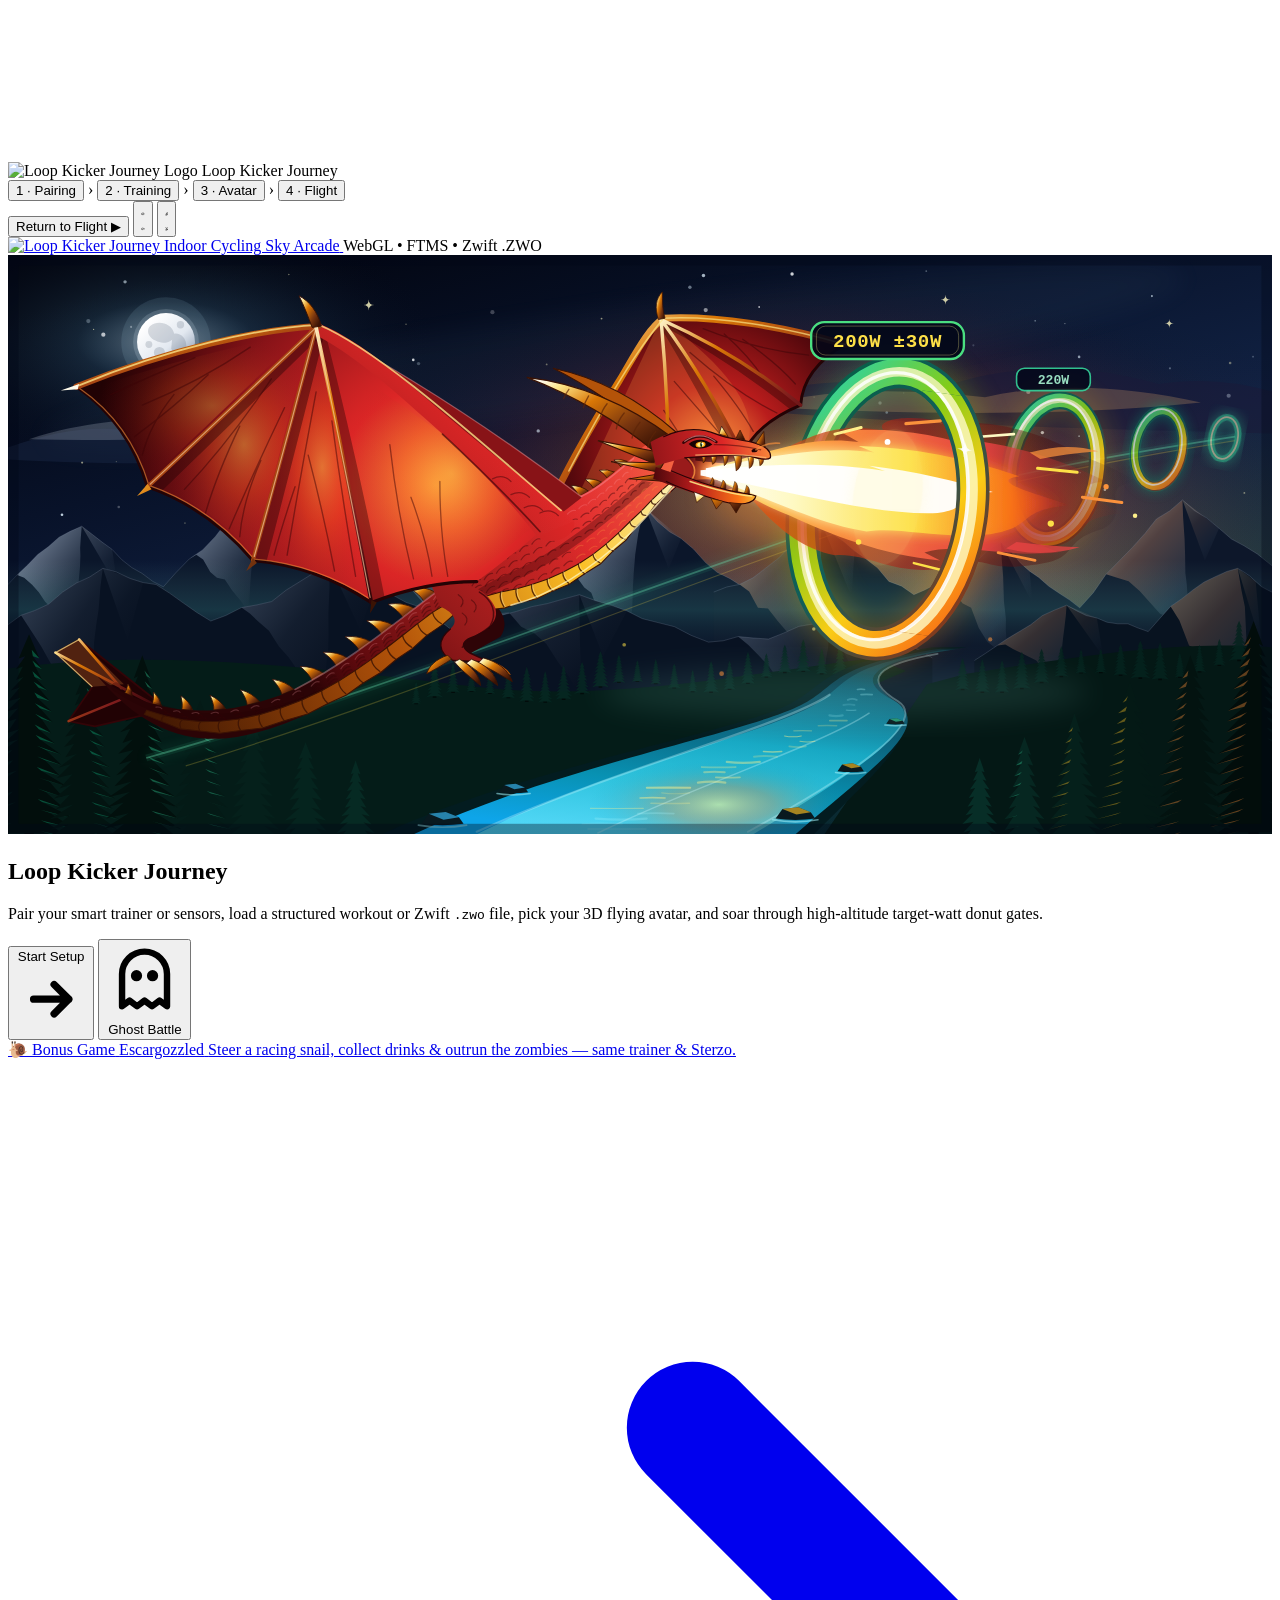
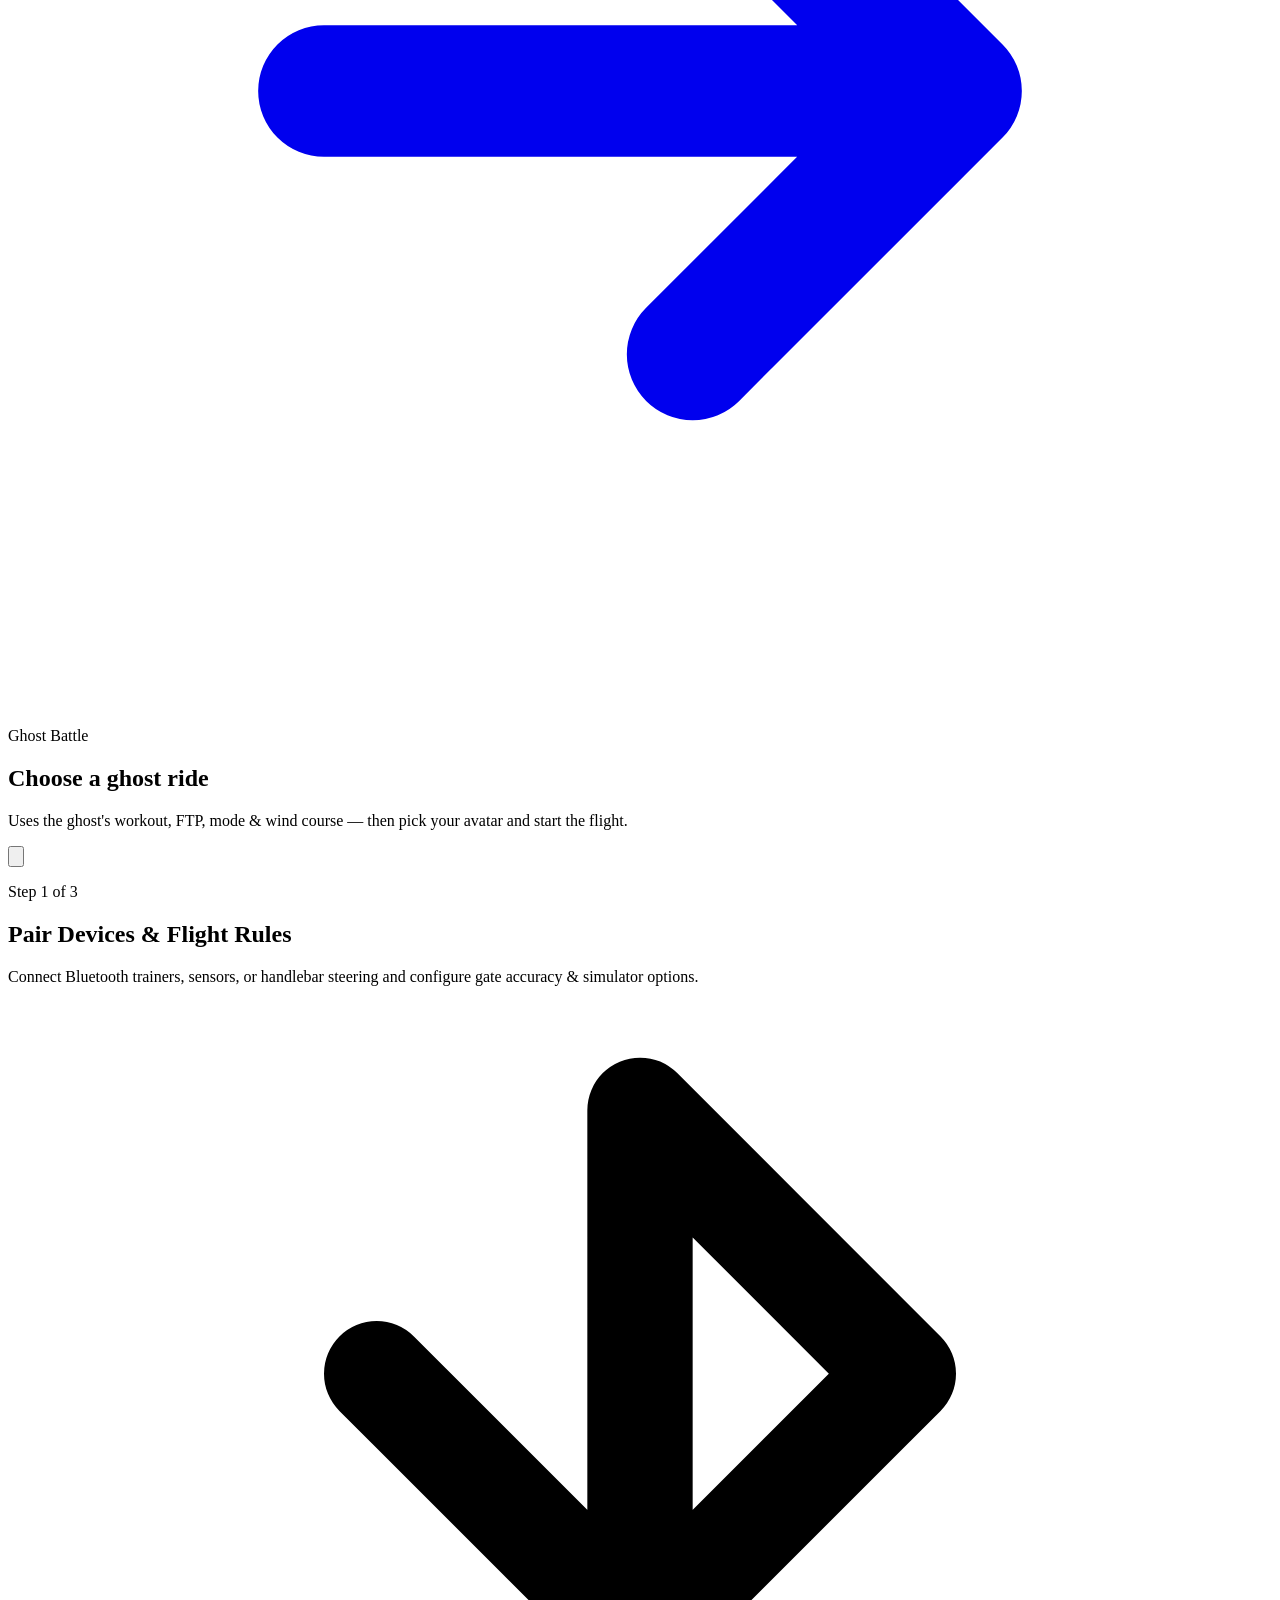
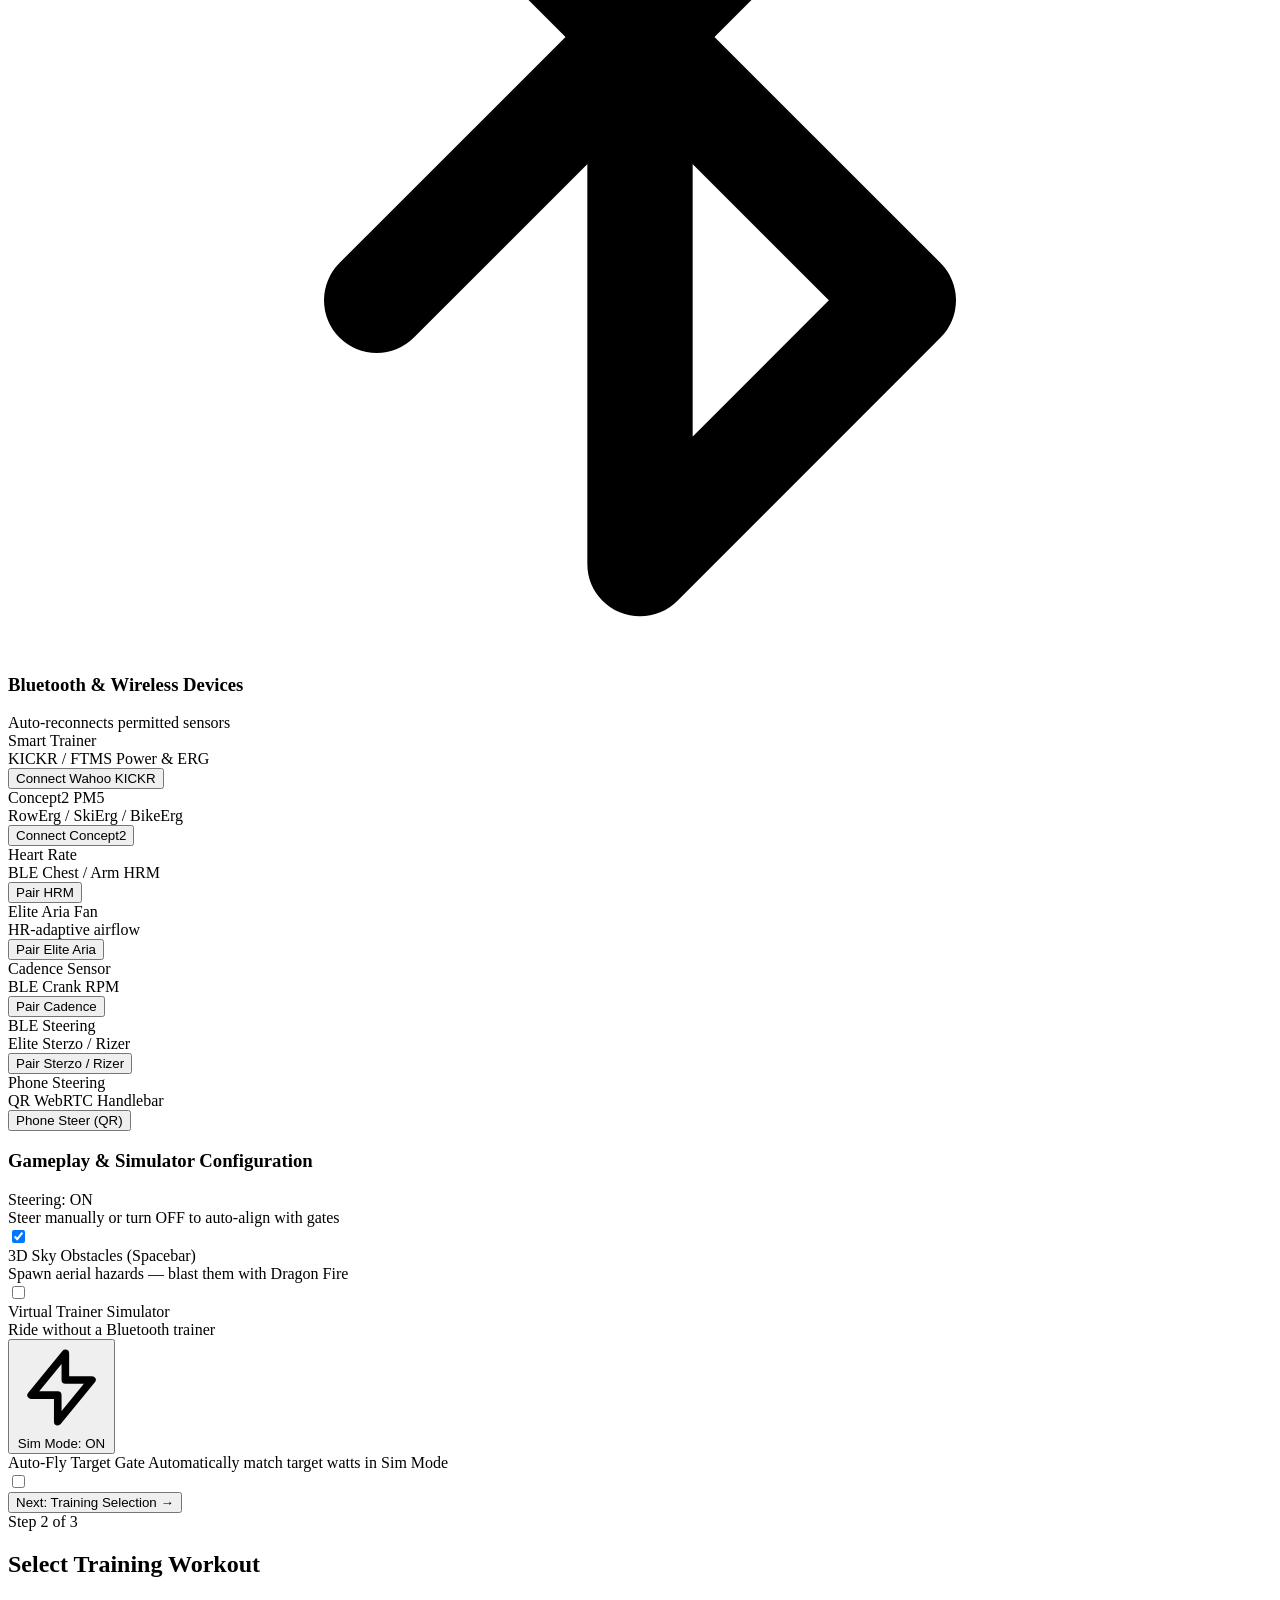
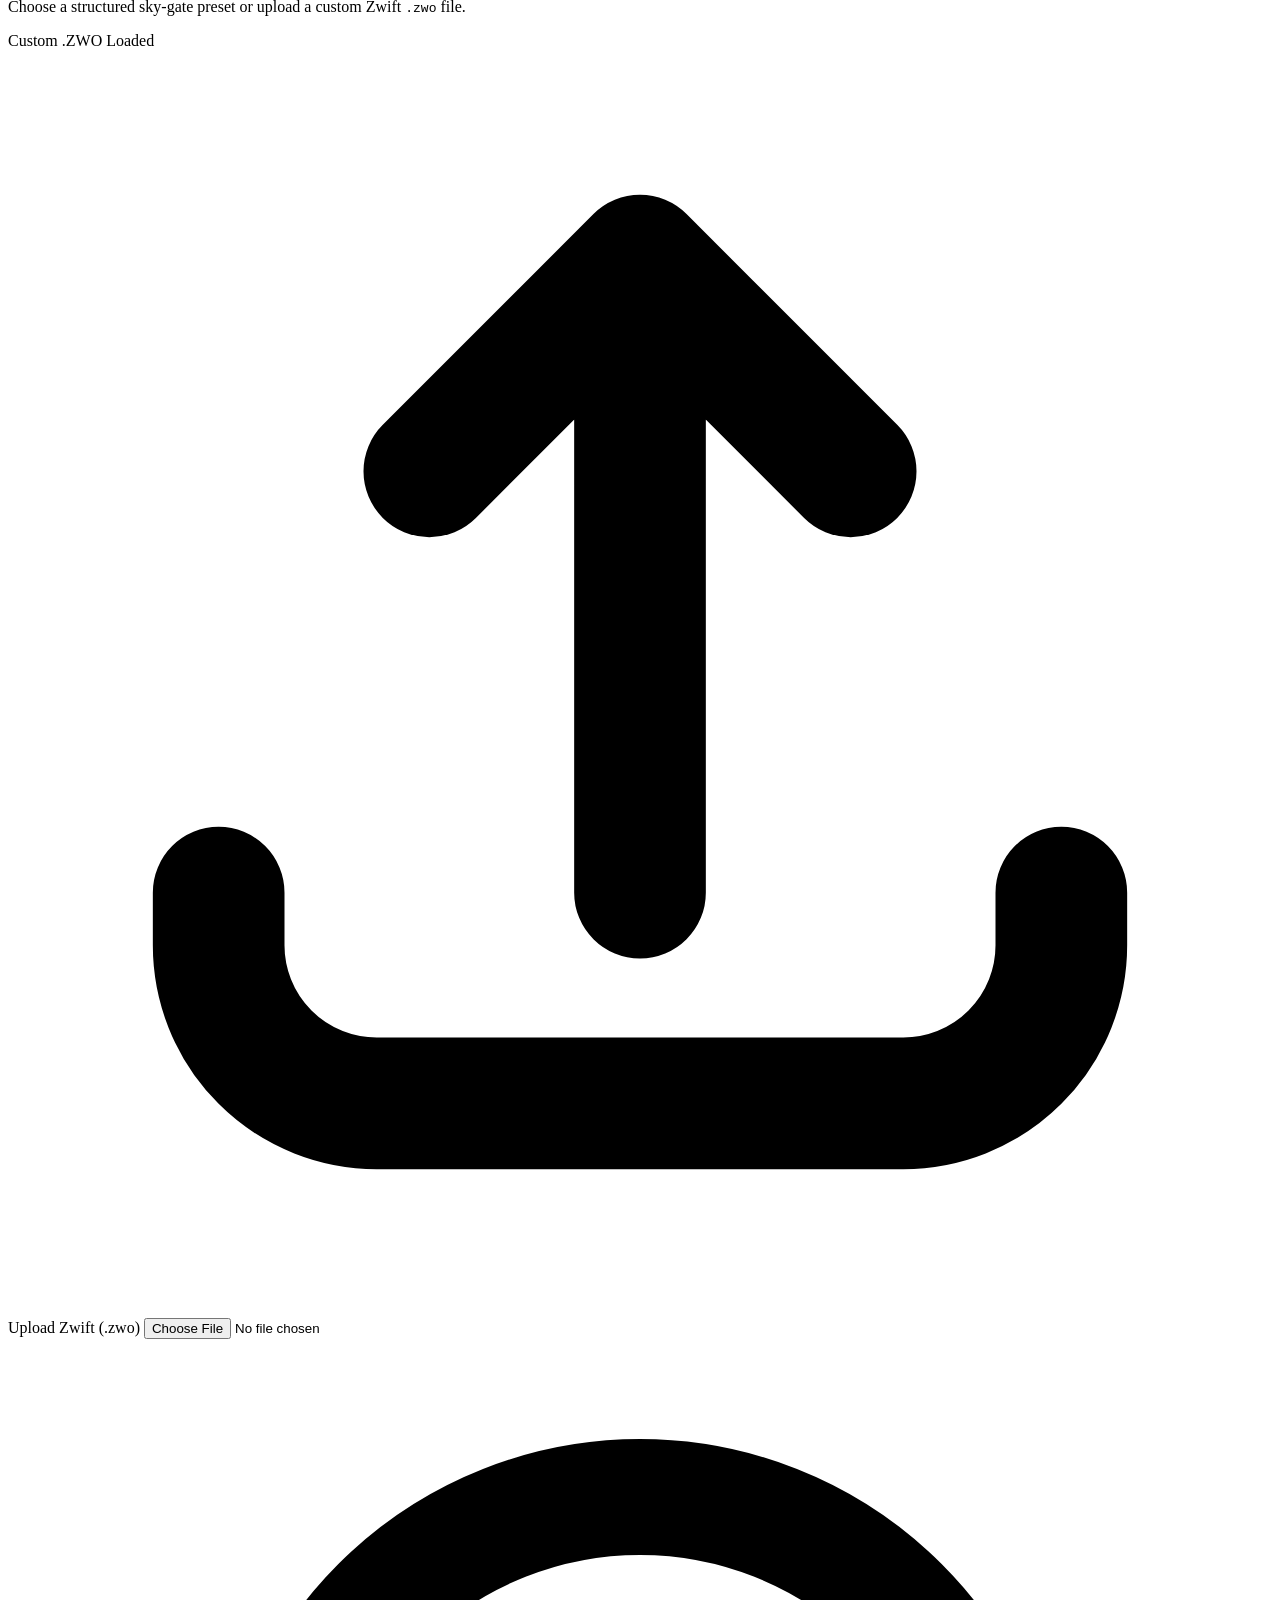
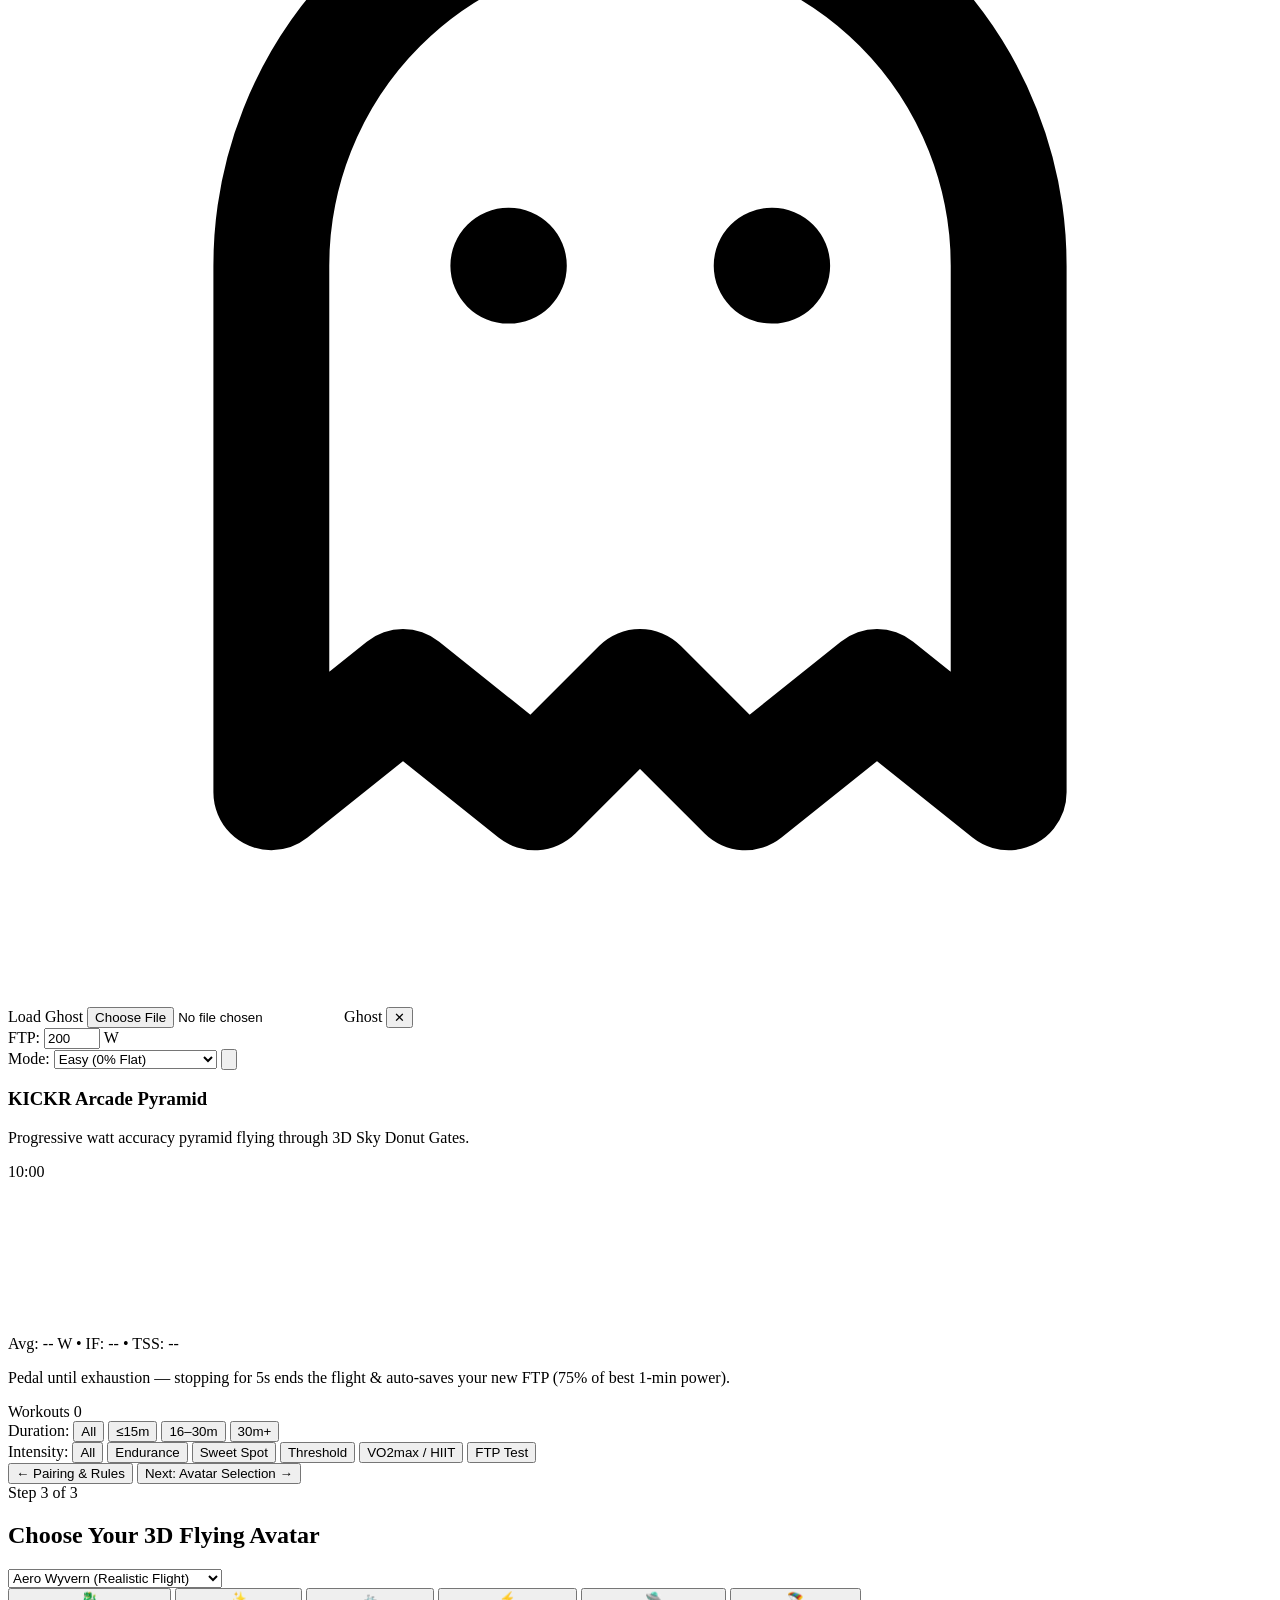
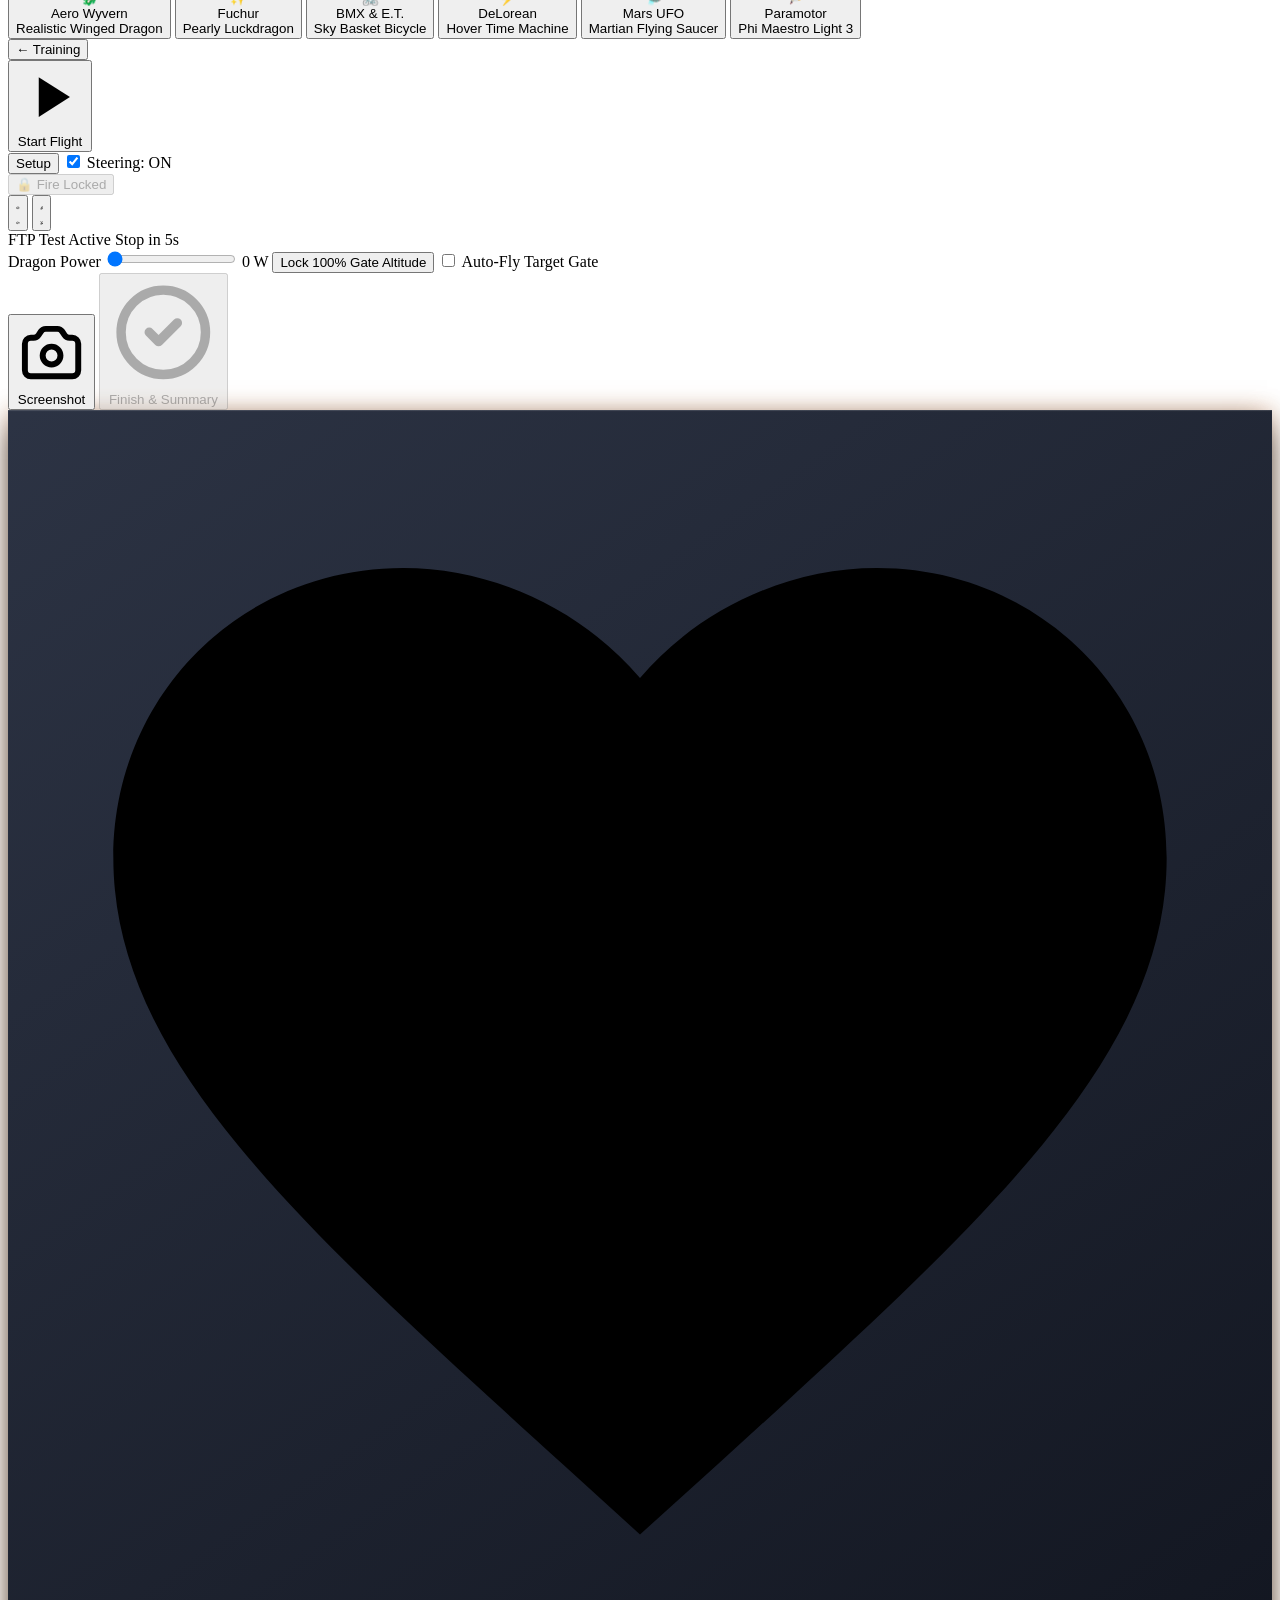
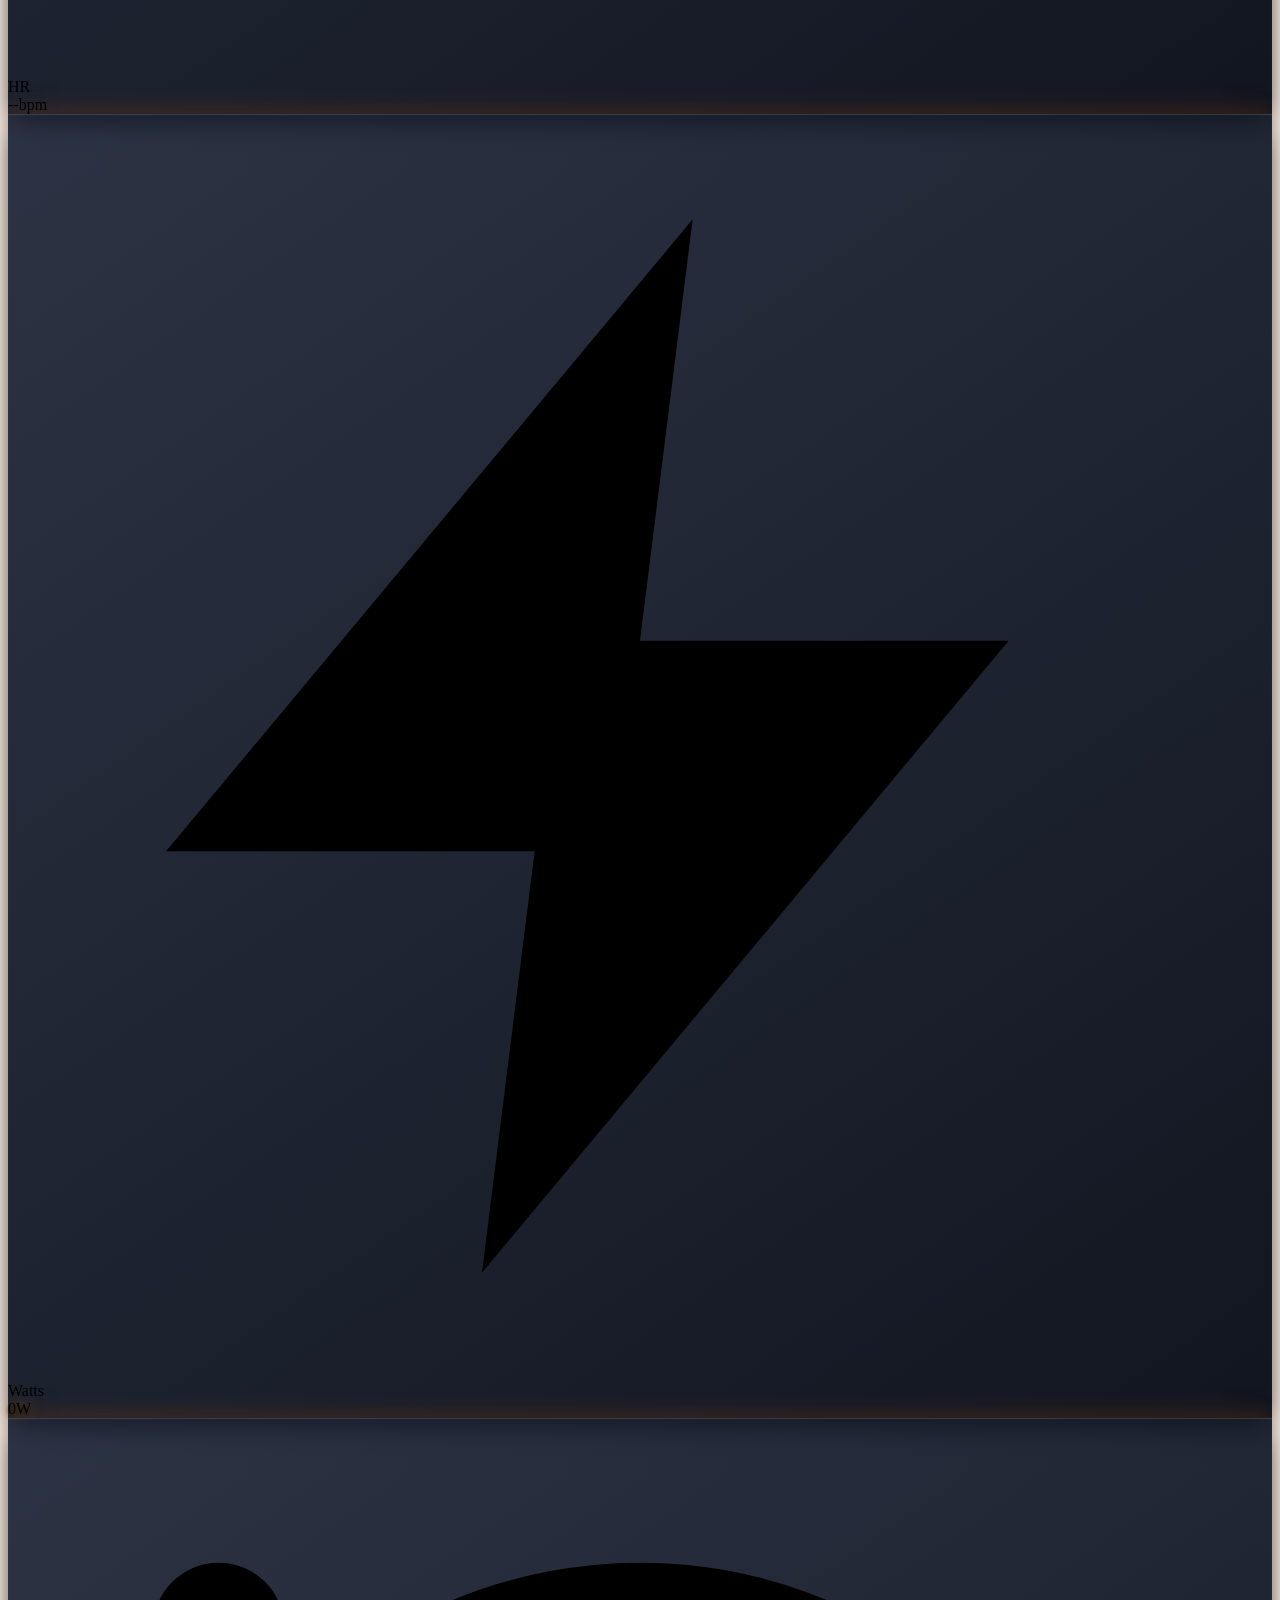
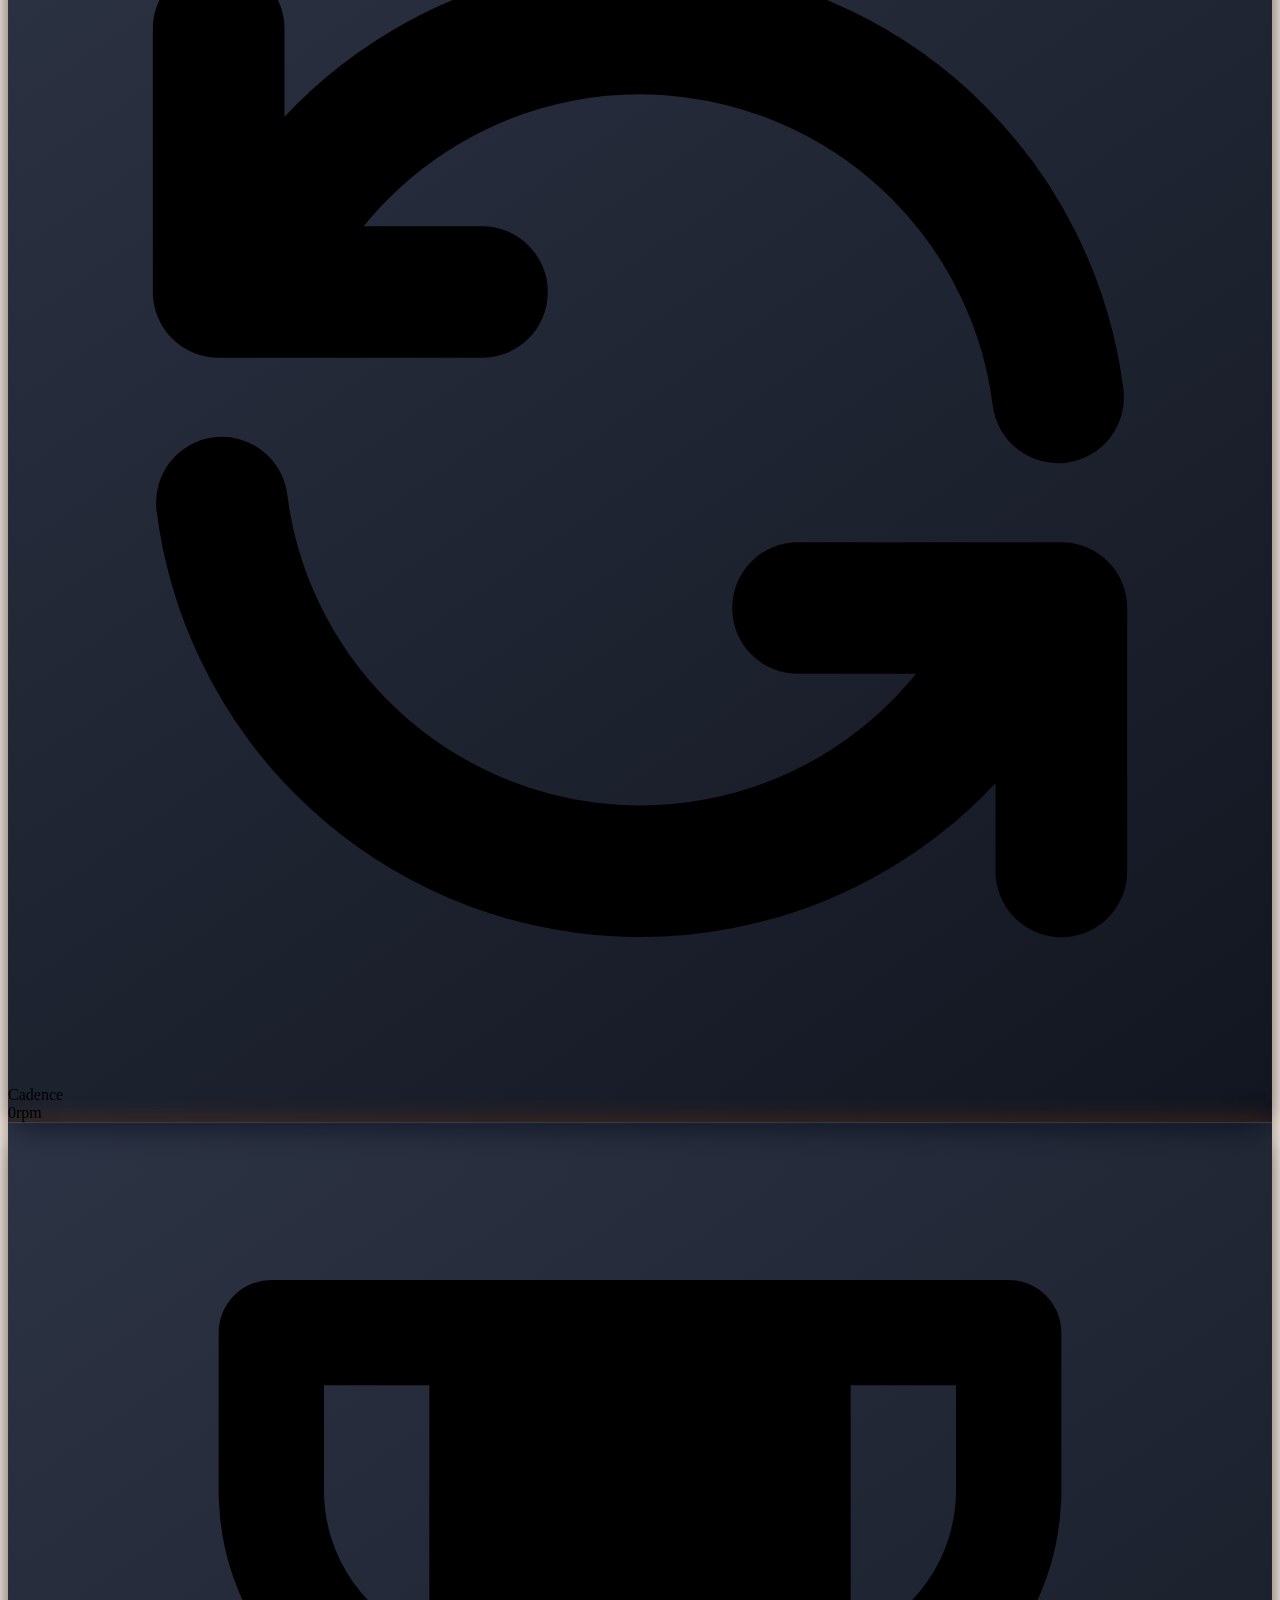
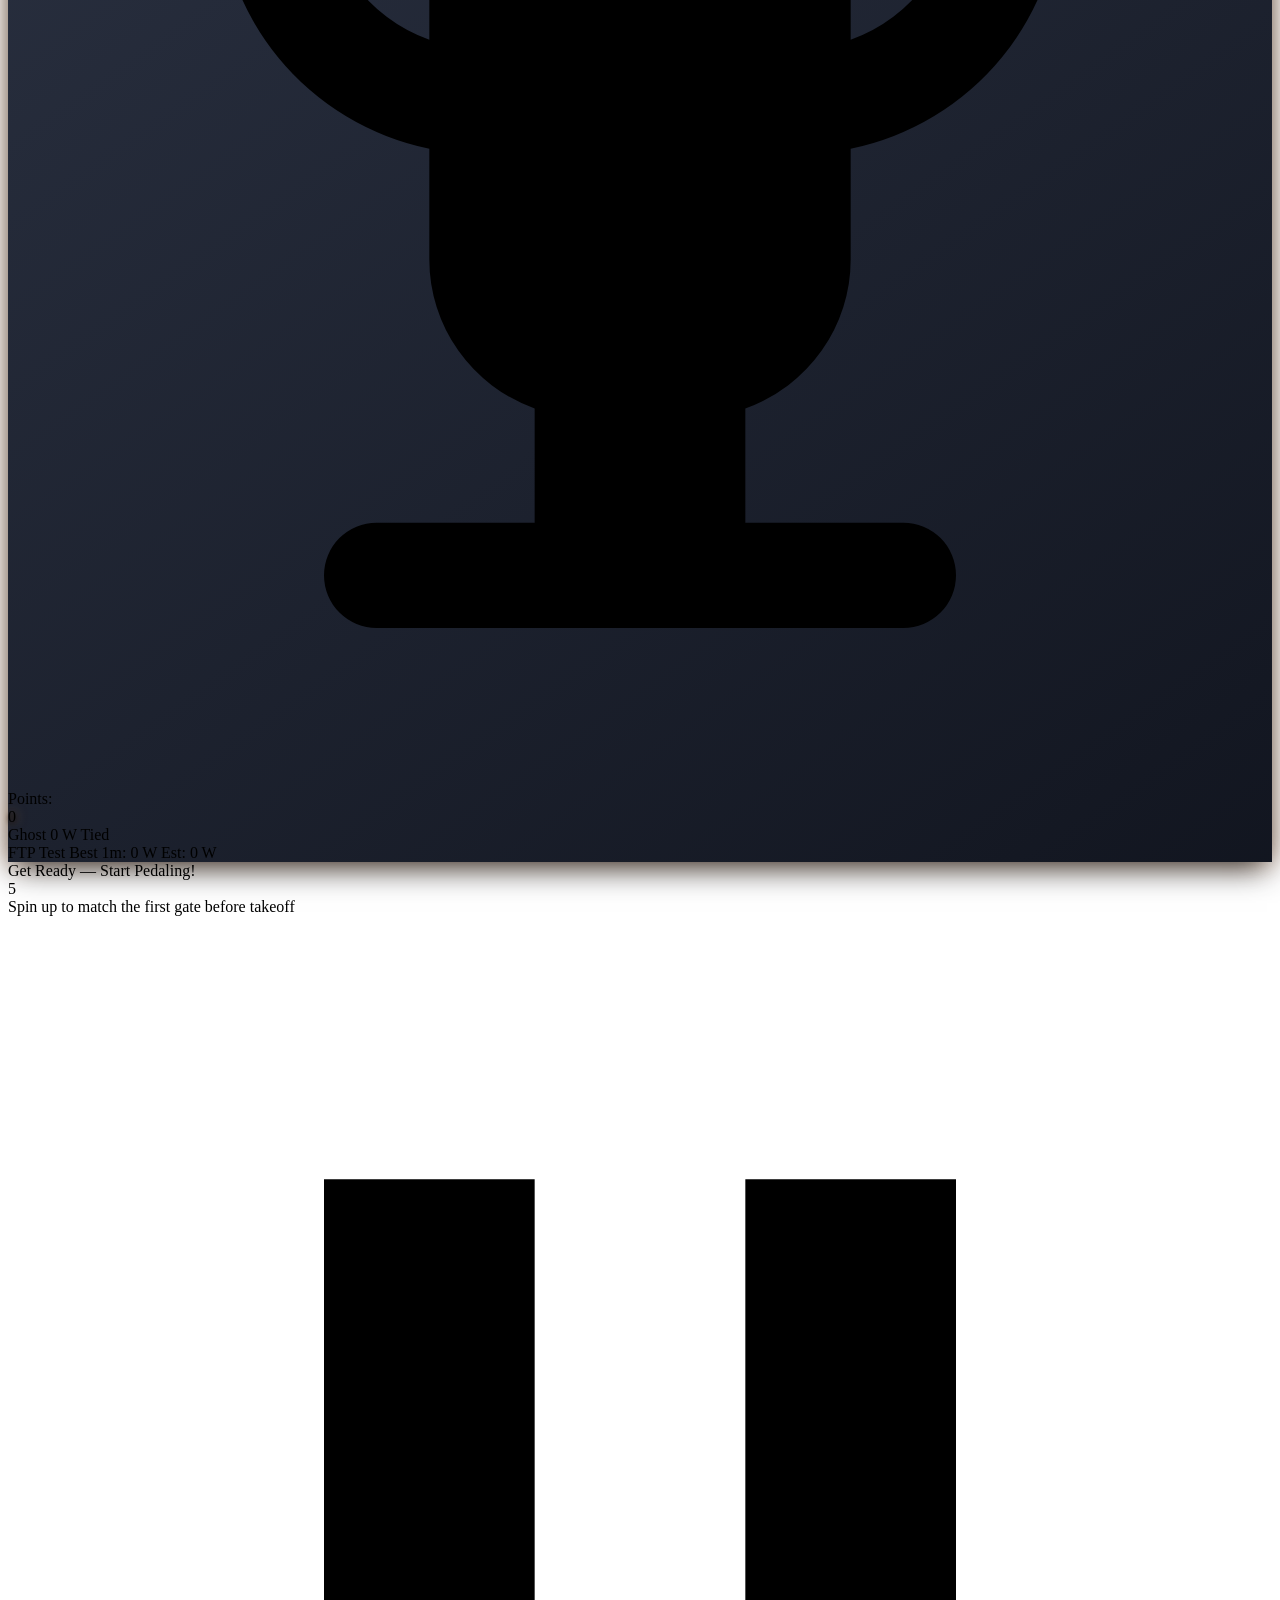
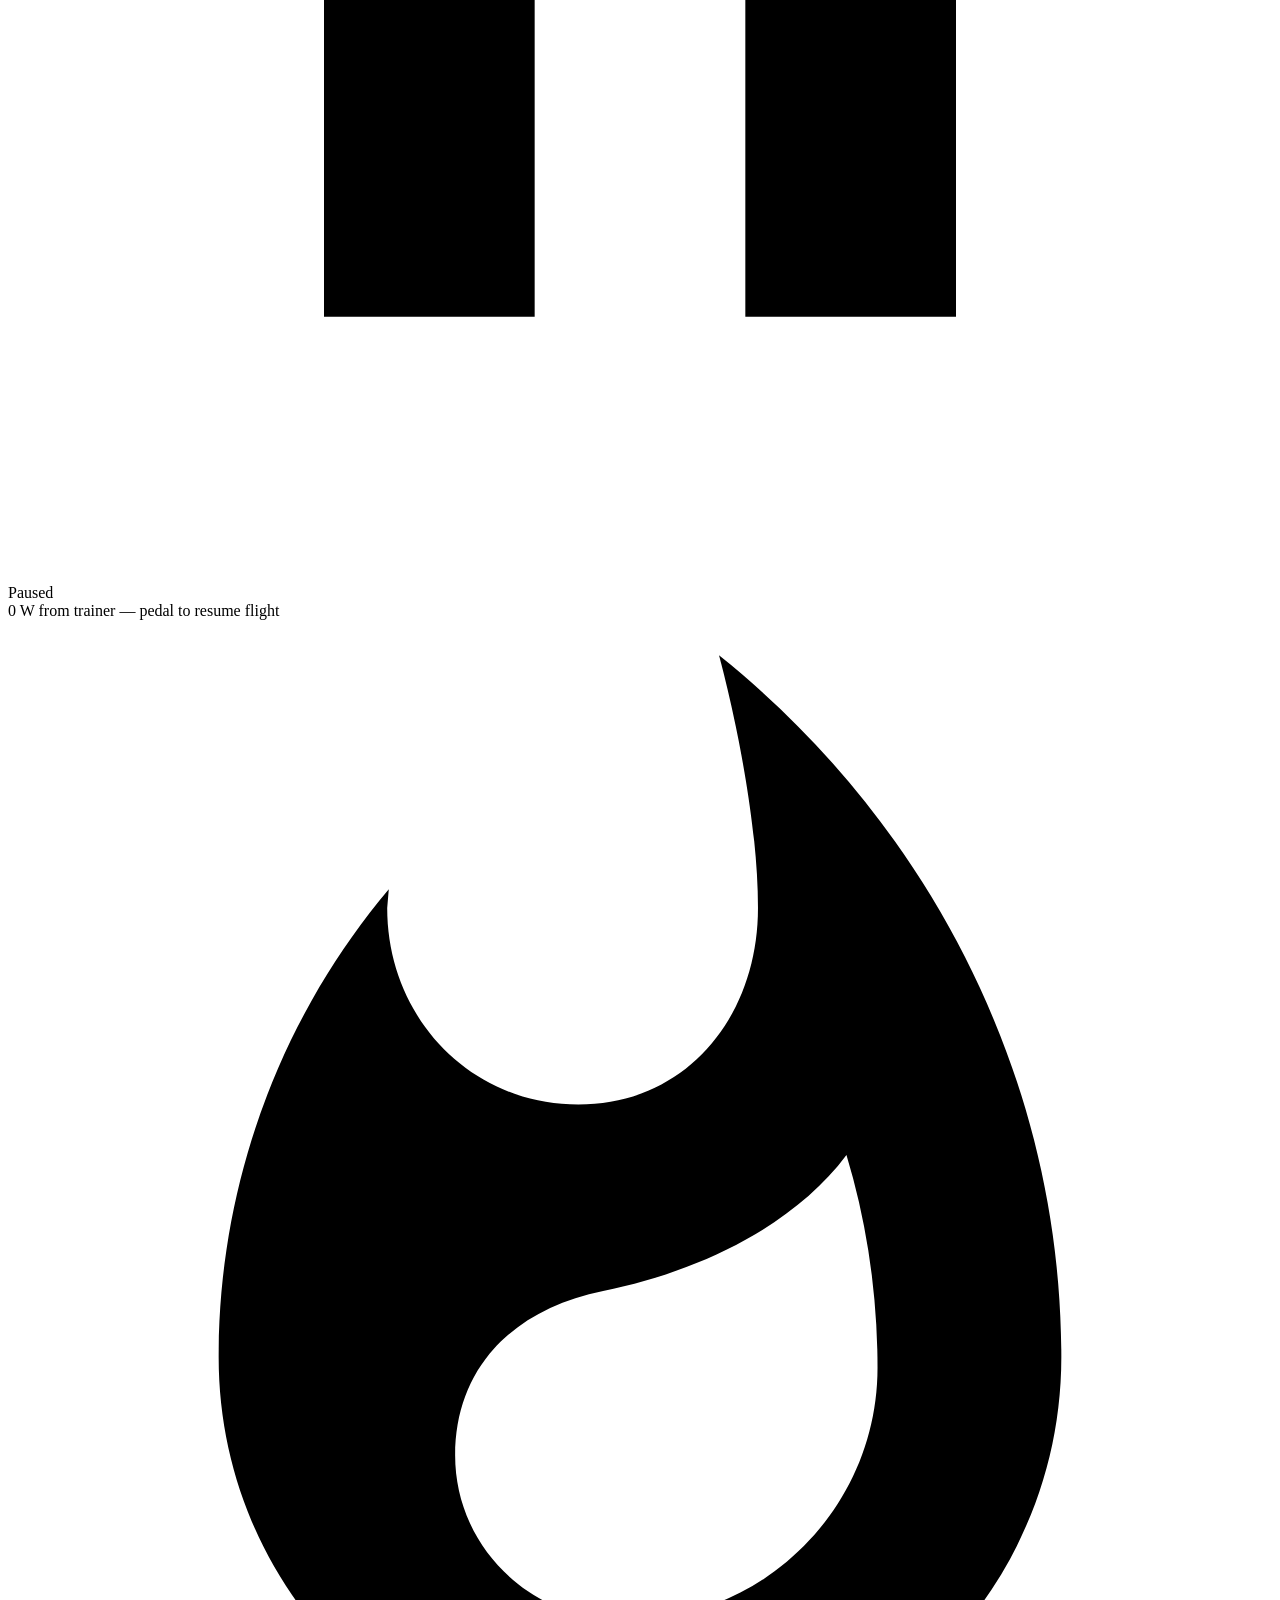
==== index.html @ e6533ede "Implement start countdown functionality with visual overlay and audio cues" ====
<!DOCTYPE html>
<!--suppress HtmlFormInputWithoutLabel, JSBitwiseOperatorUsage -->
<html lang="en" class="dark">
<head>
    <meta charset="UTF-8">
    <meta name="viewport" content="width=device-width, initial-scale=1.0, maximum-scale=1.0, user-scalable=no, viewport-fit=cover">
    <title>Loop Kicker Journey - 3D Cycling Game</title>
    <link rel="icon" href="loop-kicker-journey.svg" type="image/svg+xml">
    <script>
        window.__lkjEarlyLogs = [];
        window.addEventListener('error', (e) => {
            let msg;
            if (e.target && e.target !== window && (e.target.src || e.target.href)) {
                msg = `Failed to load resource: ${(e.target.src || e.target.href).split('/').pop()}`;
            } else {
                msg = `JS Error: ${e.message || e.type} (${e.filename ? e.filename.split('/').pop() : 'inline'}:${e.lineno || 0})`;
            }
            window.__lkjEarlyLogs.push(msg);
            const el = document.getElementById('mobileDebugLog');
            if (el) el.textContent += `\n[ERR] ${msg}`;
        }, true);
        window.addEventListener('unhandledrejection', (e) => {
            const msg = `Promise Error: ${e.reason && (e.reason.message || e.reason)}`;
            window.__lkjEarlyLogs.push(msg);
            const el = document.getElementById('mobileDebugLog');
            if (el) el.textContent += `\n[ERR] ${msg}`;
        });
        (() => {
            const p = new URLSearchParams(window.location.search);
            if (p.has('phone-steer') || p.has('steer')) {
                document.documentElement.classList.add('phone-steer-mode');
            }
        })();
    </script>
    <script src="https://cdn.jsdelivr.net/npm/@tailwindcss/browser@4"></script>
    <script src="https://cdnjs.cloudflare.com/ajax/libs/three.js/r128/three.min.js"></script>
    <script src="https://unpkg.com/peerjs@1.5.4/dist/peerjs.min.js"></script>
    <script src="https://cdnjs.cloudflare.com/ajax/libs/qrcode-generator/1.4.4/qrcode.min.js"></script>
    <script src="loop-kicker-journey-models.js"></script>
    <script src="sensordata/sterzo-challenge-codes.js"></script>
    <style type="text/tailwindcss">
        @custom-variant dark (&:where(.dark, .dark *));
    </style>
    <link rel="stylesheet" href="css/styles.css">
</head>
<body class="bg-gray-950 text-gray-100 h-screen w-screen overflow-hidden font-sans antialiased selection:bg-orange-500 selection:text-white relative select-none">

    <!-- Full-screen Particle & Effects Overlay Canvas -->
    <canvas id="fxCanvas" class="fixed inset-0 pointer-events-none z-40 w-full h-full"></canvas>

    <!-- =========================================================================
         FULL-BROWSER-WINDOW 3D ARCADE DRAGON FLIGHT VIEWPORT (THREE.JS)
         ========================================================================= -->
    <section id="hudArenaCard" class="fixed inset-0 w-screen h-screen bg-gray-950 overflow-hidden z-0 transition-all duration-300 select-none">

        <!-- Three.js Full-Window WebGL Viewport Container -->
        <div id="threeCanvasContainer" class="absolute inset-0 w-screen h-screen z-0"></div>

        <!-- Floating Score Popups Container -->
        <div id="floatingScoreContainer" class="absolute inset-0 pointer-events-none z-30 overflow-hidden"></div>
    </section>

    <!-- =========================================================================
         SHARED SETUP WIZARD HEADER (VISIBLE ON PAIRING, TRAINING & AVATAR SCREENS)
         ========================================================================= -->
    <header id="wizardHeaderBar" class="hidden fixed top-0 inset-x-0 z-30 px-3 sm:px-5 pt-2.5 sm:pt-3 pointer-events-none">
        <div class="max-w-5xl mx-auto bg-gray-950/85 backdrop-blur-xl border border-gray-800/90 rounded-2xl px-3.5 py-2 shadow-2xl flex flex-wrap items-center justify-between gap-2.5 pointer-events-auto">
            <div class="flex items-center gap-2.5">
                <img src="loop-kicker-journey.svg" alt="Loop Kicker Journey Logo" class="w-8 h-8 drop-shadow">
                <span class="text-sm sm:text-base font-black tracking-tight bg-gradient-to-r from-emerald-400 via-amber-300 to-orange-400 bg-clip-text text-transparent">
                    Loop Kicker Journey
                </span>
            </div>

            <!-- Stepper Pills -->
            <nav aria-label="Setup Steps" class="flex flex-wrap items-center gap-1.5">
                <button type="button" data-step-nav="pairing"
                        class="px-2.5 sm:px-3 py-1 rounded-xl text-xs font-bold transition cursor-pointer border">
                    1 · Pairing
                </button>
                <span class="text-gray-600 text-xs hidden sm:inline">›</span>
                <button type="button" data-step-nav="training"
                        class="px-2.5 sm:px-3 py-1 rounded-xl text-xs font-bold transition cursor-pointer border">
                    2 · Training
                </button>
                <span class="text-gray-600 text-xs hidden sm:inline">›</span>
                <button type="button" data-step-nav="avatar"
                        class="px-2.5 sm:px-3 py-1 rounded-xl text-xs font-bold transition cursor-pointer border">
                    3 · Avatar
                </button>
                <span class="text-gray-600 text-xs hidden sm:inline">›</span>
                <button type="button" data-step-nav="game"
                        class="px-2.5 sm:px-3 py-1 rounded-xl text-xs font-bold transition cursor-pointer border">
                    4 · Flight
                </button>
            </nav>

            <!-- Resume Active Flight + Audio Toggles -->
            <div class="flex items-center gap-1.5">
                <button id="wizardReturnToGameBtn" type="button"
                        class="hidden px-3 py-1 rounded-xl bg-gradient-to-r from-emerald-500 to-green-400 hover:from-emerald-400 hover:to-green-300 text-gray-950 font-black text-xs uppercase tracking-wide cursor-pointer shadow transition">
                    Return to Flight ▶
                </button>
                <button id="wizardSoundToggleBtn" type="button"
                        class="p-1.5 rounded-xl bg-gray-800/90 hover:bg-gray-700 text-amber-400 border border-gray-700 transition cursor-pointer"
                        title="Toggle arcade audio synthesizer">
                    <svg id="wizardSoundOnIcon" class="w-4 h-4" fill="none" stroke="currentColor" viewBox="0 0 24 24">
                        <path stroke-linecap="round" stroke-linejoin="round" stroke-width="2" d="M15.536 8.464a5 5 0 010 7.072m2.828-9.9a9 9 0 010 12.728M5.586 15H4a1 1 0 01-1-1v-4a1 1 0 011-1h1.586l4.707-4.707C10.923 3.663 12 4.109 12 5v14c0 .891-1.077 1.337-1.707.707L5.586 15z"/>
                    </svg>
                    <svg id="wizardSoundOffIcon" class="w-4 h-4 hidden text-gray-500" fill="none" stroke="currentColor" viewBox="0 0 24 24">
                        <path stroke-linecap="round" stroke-linejoin="round" stroke-width="2" d="M5.586 15H4a1 1 0 01-1-1v-4a1 1 0 011-1h1.586l4.707-4.707C10.923 3.663 12 4.109 12 5v14c0 .891-1.077 1.337-1.707.707L5.586 15z M17 14l2-2m0 0l2-2m-2 2l-2-2m2 2l2 2"/>
                    </svg>
                </button>
                <button id="wizardMusicToggleBtn" type="button"
                        class="p-1.5 rounded-xl bg-gray-800/90 hover:bg-gray-700 text-fuchsia-400 border border-gray-700 transition cursor-pointer disabled:opacity-40 disabled:cursor-not-allowed"
                        title="Toggle adaptive music">
                    <svg id="wizardMusicOnIcon" class="w-4 h-4" fill="none" stroke="currentColor" viewBox="0 0 24 24">
                        <path stroke-linecap="round" stroke-linejoin="round" stroke-width="2" d="M9 19V6l12-3v13M9 19c0 1.105-1.343 2-3 2s-3-.895-3-2 1.343-2 3-2 3 .895 3 2zm12-3c0 1.105-1.343 2-3 2s-3-.895-3-2 1.343-2 3-2 3 .895 3 2zM9 10l12-3"/>
                    </svg>
                    <svg id="wizardMusicOffIcon" class="w-4 h-4 hidden text-gray-500" fill="none" stroke="currentColor" viewBox="0 0 24 24">
                        <path stroke-linecap="round" stroke-linejoin="round" stroke-width="2" d="M9 19V6l12-3v13M9 19c0 1.105-1.343 2-3 2s-3-.895-3-2 1.343-2 3-2 3 .895 3 2zm12-3c0 1.105-1.343 2-3 2s-3-.895-3-2 1.343-2 3-2 3 .895 3 2zM3 3l18 18"/>
                    </svg>
                </button>
            </div>
        </div>
    </header>

    <!-- =========================================================================
         SCREEN 1: SPLASH SCREEN WITH HERO DRAGON GRAPHICS
         ========================================================================= -->
    <section id="screenSplash" data-screen="splash"
             class="fixed inset-0 z-30 flex flex-col items-center justify-center p-4 sm:p-6 overflow-y-auto bg-gradient-to-b from-gray-950/75 via-slate-950/55 to-gray-950/85 backdrop-blur-[2px]">
        <div class="relative max-w-3xl w-full bg-gray-950/85 border border-amber-500/35 rounded-3xl p-5 sm:p-8 shadow-2xl overflow-hidden mt-auto">
            <!-- Ambient Decorative Glows -->
            <div class="absolute -top-28 -left-24 w-72 h-72 bg-orange-500/20 rounded-full blur-3xl pointer-events-none"></div>
            <div class="absolute -bottom-28 -right-24 w-72 h-72 bg-emerald-500/20 rounded-full blur-3xl pointer-events-none"></div>

            <!-- Top Mini Bar: Directory Link & Version Badge -->
            <div class="relative z-10 flex items-center justify-between gap-2 mb-3">
                <a href="/sitemap" title="Back to Application Directory"
                   class="inline-flex items-center gap-2 text-xs font-bold text-gray-400 hover:text-amber-300 transition">
                    <img src="loop-kicker-journey.svg" alt="Loop Kicker Journey" class="w-6 h-6">
                    <span>Indoor Cycling Sky Arcade</span>
                </a>
                <span class="px-2.5 py-0.5 rounded-full text-[11px] font-black uppercase tracking-widest bg-amber-500/15 text-amber-300 border border-amber-400/30">
                    WebGL • FTMS • Zwift .ZWO
                </span>
            </div>

            <!-- Custom Detailed Hero Dragon & Sky Donut Gates Artwork -->
            <div class="relative z-10 rounded-2xl overflow-hidden border border-amber-500/30 bg-slate-950 shadow-inner">
                <svg viewBox="0 0 960 440" class="w-full h-auto block" role="img" aria-label="Crimson Aero Wyvern soaring over a moonlit alpine canyon river and breathing fire through glowing 3D Sky Donut Gates">
                    <defs>
                        <!-- Sky & Atmospheric Scattering -->
                        <linearGradient id="splashSkyGrad" x1="18%" y1="0%" x2="78%" y2="100%">
                            <stop offset="0%" stop-color="#020510"/>
                            <stop offset="26%" stop-color="#081229"/>
                            <stop offset="54%" stop-color="#112244"/>
                            <stop offset="78%" stop-color="#0e3342"/>
                            <stop offset="100%" stop-color="#06262a"/>
                        </linearGradient>
                        <radialGradient id="splashAlpenglow" cx="76%" cy="56%" r="48%">
                            <stop offset="0%" stop-color="#fde68a" stop-opacity="0.32"/>
                            <stop offset="35%" stop-color="#fb923c" stop-opacity="0.16"/>
                            <stop offset="70%" stop-color="#7c2d12" stop-opacity="0.06"/>
                            <stop offset="100%" stop-color="#020510" stop-opacity="0"/>
                        </radialGradient>
                        <radialGradient id="splashFireGlow" cx="63%" cy="40%" r="38%">
                            <stop offset="0%" stop-color="#fef08a" stop-opacity="0.50"/>
                            <stop offset="34%" stop-color="#f97316" stop-opacity="0.25"/>
                            <stop offset="68%" stop-color="#dc2626" stop-opacity="0.08"/>
                            <stop offset="100%" stop-color="#020510" stop-opacity="0"/>
                        </radialGradient>
                        <radialGradient id="splashMoonHalo" cx="12.5%" cy="15%" r="22%">
                            <stop offset="0%" stop-color="#e0f2fe" stop-opacity="0.45"/>
                            <stop offset="32%" stop-color="#7dd3fc" stop-opacity="0.14"/>
                            <stop offset="100%" stop-color="#020510" stop-opacity="0"/>
                        </radialGradient>
                        <linearGradient id="splashMoonDisc" x1="20%" y1="15%" x2="85%" y2="85%">
                            <stop offset="0%" stop-color="#ffffff"/>
                            <stop offset="58%" stop-color="#e2e8f0"/>
                            <stop offset="100%" stop-color="#94a3b8"/>
                        </linearGradient>

                        <!-- Alpine Granite, Snow & Mist -->
                        <linearGradient id="splashMtnMoonLit" x1="0%" y1="0%" x2="75%" y2="100%">
                            <stop offset="0%" stop-color="#e2e8f0"/>
                            <stop offset="32%" stop-color="#94a3b8"/>
                            <stop offset="72%" stop-color="#334155"/>
                            <stop offset="100%" stop-color="#0f172a"/>
                        </linearGradient>
                        <linearGradient id="splashMtnFireLit" x1="20%" y1="0%" x2="80%" y2="100%">
                            <stop offset="0%" stop-color="#fed7aa"/>
                            <stop offset="36%" stop-color="#8b6555"/>
                            <stop offset="76%" stop-color="#334155"/>
                            <stop offset="100%" stop-color="#0f172a"/>
                        </linearGradient>
                        <linearGradient id="splashMtnMidLit" x1="0%" y1="0%" x2="80%" y2="100%">
                            <stop offset="0%" stop-color="#64748b"/>
                            <stop offset="55%" stop-color="#1e293b"/>
                            <stop offset="100%" stop-color="#091120"/>
                        </linearGradient>
                        <linearGradient id="splashMistLayer" x1="0%" y1="0%" x2="0%" y2="100%">
                            <stop offset="0%" stop-color="#99f6e4" stop-opacity="0"/>
                            <stop offset="48%" stop-color="#5eead4" stop-opacity="0.15"/>
                            <stop offset="100%" stop-color="#091326" stop-opacity="0"/>
                        </linearGradient>

                        <!-- Canyon River Water & Reflections -->
                        <linearGradient id="splashRiverDeep" x1="72%" y1="0%" x2="36%" y2="100%">
                            <stop offset="0%" stop-color="#062836"/>
                            <stop offset="35%" stop-color="#0c5c75"/>
                            <stop offset="72%" stop-color="#0891b2"/>
                            <stop offset="100%" stop-color="#0ea5e9"/>
                        </linearGradient>
                        <linearGradient id="splashRiverCore" x1="68%" y1="0%" x2="42%" y2="100%">
                            <stop offset="0%" stop-color="#155e75" stop-opacity="0.35"/>
                            <stop offset="50%" stop-color="#22d3ee" stop-opacity="0.58"/>
                            <stop offset="100%" stop-color="#67e8f9" stop-opacity="0.72"/>
                        </linearGradient>
                        <radialGradient id="splashRiverFireGlow" cx="56%" cy="84%" r="24%">
                            <stop offset="0%" stop-color="#fef08a" stop-opacity="0.58"/>
                            <stop offset="42%" stop-color="#f97316" stop-opacity="0.28"/>
                            <stop offset="100%" stop-color="#0891b2" stop-opacity="0"/>
                        </radialGradient>

                        <!-- WORLD-SPACE (userSpaceOnUse) 3D DRAGON ANATOMY LIGHTING -->
                        <linearGradient id="splashBodyWorld" gradientUnits="userSpaceOnUse" x1="485" y1="138" x2="255" y2="355">
                            <stop offset="0%" stop-color="#ef4444"/>
                            <stop offset="28%" stop-color="#dc2626"/>
                            <stop offset="62%" stop-color="#991b1b"/>
                            <stop offset="88%" stop-color="#5c090d"/>
                            <stop offset="100%" stop-color="#2b0406"/>
                        </linearGradient>
                        <radialGradient id="splashDragonFireBounce" gradientUnits="userSpaceOnUse" cx="575" cy="175" r="230">
                            <stop offset="0%" stop-color="#fde047" stop-opacity="0.65"/>
                            <stop offset="28%" stop-color="#fb923c" stop-opacity="0.45"/>
                            <stop offset="62%" stop-color="#ef4444" stop-opacity="0.18"/>
                            <stop offset="100%" stop-color="#7f1d1d" stop-opacity="0"/>
                        </radialGradient>
                        <linearGradient id="splashHeadWorld" gradientUnits="userSpaceOnUse" x1="585" y1="158" x2="435" y2="182">
                            <stop offset="0%" stop-color="#fb923c"/>
                            <stop offset="26%" stop-color="#dc2626"/>
                            <stop offset="68%" stop-color="#881317"/>
                            <stop offset="100%" stop-color="#45080b"/>
                        </linearGradient>
                        <linearGradient id="splashJawWorld" gradientUnits="userSpaceOnUse" x1="575" y1="176" x2="490" y2="178">
                            <stop offset="0%" stop-color="#fde047"/>
                            <stop offset="24%" stop-color="#f97316"/>
                            <stop offset="62%" stop-color="#b91c1c"/>
                            <stop offset="100%" stop-color="#4c070b"/>
                        </linearGradient>
                        <linearGradient id="splashWingArmWorld" gradientUnits="userSpaceOnUse" x1="230" y1="48" x2="415" y2="215">
                            <stop offset="0%" stop-color="#f97316"/>
                            <stop offset="25%" stop-color="#dc2626"/>
                            <stop offset="72%" stop-color="#991b1b"/>
                            <stop offset="100%" stop-color="#58080c"/>
                        </linearGradient>

                        <!-- Wing Membrane Subsurface Scattering -->
                        <radialGradient id="splashWingNearSSS" gradientUnits="userSpaceOnUse" cx="325" cy="175" r="265">
                            <stop offset="0%" stop-color="#fb923c"/>
                            <stop offset="28%" stop-color="#dc2626"/>
                            <stop offset="64%" stop-color="#881318"/>
                            <stop offset="88%" stop-color="#3f0609"/>
                            <stop offset="100%" stop-color="#210204"/>
                        </radialGradient>
                        <radialGradient id="splashWingPanelGlow" cx="58%" cy="50%" r="52%">
                            <stop offset="0%" stop-color="#fde047" stop-opacity="0.44"/>
                            <stop offset="45%" stop-color="#f97316" stop-opacity="0.24"/>
                            <stop offset="100%" stop-color="#7f1d1d" stop-opacity="0"/>
                        </radialGradient>
                        <radialGradient id="splashWingFarSSS" gradientUnits="userSpaceOnUse" cx="535" cy="148" r="145">
                            <stop offset="0%" stop-color="#fb923c"/>
                            <stop offset="34%" stop-color="#b91c1c"/>
                            <stop offset="74%" stop-color="#58090d"/>
                            <stop offset="100%" stop-color="#240305"/>
                        </radialGradient>
                        <linearGradient id="splashBoneSpar" x1="0%" y1="0%" x2="100%" y2="100%">
                            <stop offset="0%" stop-color="#fef3c7"/>
                            <stop offset="28%" stop-color="#d97706"/>
                            <stop offset="68%" stop-color="#7f1d1d"/>
                            <stop offset="100%" stop-color="#2d0407"/>
                        </linearGradient>
                        <linearGradient id="splashBellyGold" gradientUnits="userSpaceOnUse" x1="518" y1="168" x2="125" y2="365">
                            <stop offset="0%" stop-color="#fef9c3"/>
                            <stop offset="24%" stop-color="#fbbf24"/>
                            <stop offset="58%" stop-color="#b45309"/>
                            <stop offset="100%" stop-color="#451a03"/>
                        </linearGradient>
                        <linearGradient id="splashHornKeratin" x1="95%" y1="82%" x2="5%" y2="12%">
                            <stop offset="0%" stop-color="#3b1304"/>
                            <stop offset="28%" stop-color="#78350f"/>
                            <stop offset="62%" stop-color="#d97706"/>
                            <stop offset="88%" stop-color="#fde68a"/>
                            <stop offset="100%" stop-color="#fffbeb"/>
                        </linearGradient>
                        <radialGradient id="splashMawOral" gradientUnits="userSpaceOnUse" cx="546" cy="167" r="36">
                            <stop offset="0%" stop-color="#fef08a"/>
                            <stop offset="38%" stop-color="#f97316"/>
                            <stop offset="75%" stop-color="#7f1d1d"/>
                            <stop offset="100%" stop-color="#280305"/>
                        </radialGradient>

                        <!-- Seamless 3D Torus Sky Donut Gate & Turbulent Fire Gradients -->
                        <linearGradient id="splashGateNeon" x1="12%" y1="4%" x2="88%" y2="96%">
                            <stop offset="0%" stop-color="#34d399"/>
                            <stop offset="34%" stop-color="#84cc16"/>
                            <stop offset="68%" stop-color="#facc15"/>
                            <stop offset="100%" stop-color="#f97316"/>
                        </linearGradient>
                        <linearGradient id="splashGateOuterShell" x1="0%" y1="0%" x2="100%" y2="100%">
                            <stop offset="0%" stop-color="#065f46"/>
                            <stop offset="48%" stop-color="#115e59"/>
                            <stop offset="100%" stop-color="#9a3412"/>
                        </linearGradient>
                        <linearGradient id="splashFireSmoke" x1="0%" y1="50%" x2="100%" y2="50%">
                            <stop offset="0%" stop-color="#ea580c" stop-opacity="0.78"/>
                            <stop offset="45%" stop-color="#991b1b" stop-opacity="0.60"/>
                            <stop offset="78%" stop-color="#450a0a" stop-opacity="0.36"/>
                            <stop offset="100%" stop-color="#0f172a" stop-opacity="0"/>
                        </linearGradient>
                        <linearGradient id="splashFireOuter" x1="0%" y1="50%" x2="100%" y2="50%">
                            <stop offset="0%" stop-color="#fde047"/>
                            <stop offset="28%" stop-color="#fb923c"/>
                            <stop offset="65%" stop-color="#ef4444" stop-opacity="0.9"/>
                            <stop offset="100%" stop-color="#7f1d1d" stop-opacity="0"/>
                        </linearGradient>
                        <linearGradient id="splashFirePlume" x1="0%" y1="50%" x2="100%" y2="50%">
                            <stop offset="0%" stop-color="#ffffff"/>
                            <stop offset="24%" stop-color="#fef9c3"/>
                            <stop offset="56%" stop-color="#fde047"/>
                            <stop offset="84%" stop-color="#f97316" stop-opacity="0.85"/>
                            <stop offset="100%" stop-color="#dc2626" stop-opacity="0"/>
                        </linearGradient>

                        <filter id="splashSoftGlow" x="-25%" y="-25%" width="150%" height="150%">
                            <feGaussianBlur stdDeviation="5" result="blur"/>
                            <feMerge>
                                <feMergeNode in="blur"/>
                                <feMergeNode in="SourceGraphic"/>
                            </feMerge>
                        </filter>
                        <filter id="splashAuraBlur" x="-35%" y="-35%" width="170%" height="170%">
                            <feGaussianBlur stdDeviation="11"/>
                        </filter>
                        <clipPath id="splashMoonClip">
                            <circle cx="120" cy="66" r="22"/>
                        </clipPath>
                        <clipPath id="splashGateNearClip">
                            <rect x="14" y="-92" width="84" height="184"/>
                        </clipPath>
                        <clipPath id="splashViewportClip">
                            <rect width="960" height="440"/>
                        </clipPath>
                    </defs>
                    <g clip-path="url(#splashViewportClip)">
                        <!-- Twilight Sky, Alpenglow & Lunar Atmosphere -->
                        <rect width="960" height="440" fill="url(#splashSkyGrad)"/>
                        <rect width="960" height="440" fill="url(#splashAlpenglow)"/>
                        <rect width="960" height="440" fill="url(#splashMoonHalo)"/>
                        <rect width="960" height="440" fill="url(#splashFireGlow)"/>
                        <ellipse cx="460" cy="78" rx="440" ry="38" transform="rotate(-8 460 78)" fill="#bae6fd" opacity="0.035" filter="url(#splashAuraBlur)"/>
                        <g><circle cx="135.6" cy="179.7" r="1.6" fill="#e0f2fe" opacity="0.44"/><circle cx="366.4" cy="211.8" r="0.8" fill="#f8fafc" opacity="0.33"/><circle cx="676.8" cy="76.1" r="0.5" fill="#fef9c3" opacity="0.31"/><circle cx="868.8" cy="31.2" r="0.8" fill="#e0f2fe" opacity="0.63"/><circle cx="212.6" cy="192.9" r="1.3" fill="#f8fafc" opacity="0.62"/><circle cx="708.9" cy="127.3" r="1" fill="#fef9c3" opacity="0.20"/><circle cx="323.2" cy="145.2" r="0.7" fill="#e0f2fe" opacity="0.32"/><circle cx="213.3" cy="14.8" r="0.5" fill="#fef9c3" opacity="0.51"/><circle cx="118" cy="94.4" r="0.8" fill="#e0f2fe" opacity="0.34"/><circle cx="697.4" cy="12.2" r="0.7" fill="#e0f2fe" opacity="0.33"/><circle cx="528.2" cy="15.6" r="1.3" fill="#e0f2fe" opacity="0.72"/><circle cx="191.9" cy="120.5" r="0.7" fill="#fef9c3" opacity="0.22"/><circle cx="182.7" cy="127.8" r="0.8" fill="#f8fafc" opacity="0.35"/><circle cx="751.4" cy="170.7" r="0.8" fill="#fef9c3" opacity="0.28"/><circle cx="56.3" cy="157.6" r="0.8" fill="#fef9c3" opacity="0.71"/><circle cx="517.9" cy="24.5" r="1.3" fill="#e0f2fe" opacity="0.44"/><circle cx="450.8" cy="48.3" r="0.7" fill="#fef9c3" opacity="0.56"/><circle cx="557.6" cy="94" r="0.5" fill="#e0f2fe" opacity="0.73"/><circle cx="84.1" cy="191.4" r="1" fill="#f8fafc" opacity="0.26"/><circle cx="529.9" cy="41.8" r="1.6" fill="#f8fafc" opacity="0.53"/><circle cx="536.1" cy="174.4" r="0.5" fill="#e0f2fe" opacity="0.74"/><circle cx="722.4" cy="106.2" r="1" fill="#e0f2fe" opacity="0.85"/><circle cx="612.6" cy="194.5" r="1.3" fill="#fef9c3" opacity="0.65"/><circle cx="595.5" cy="14.4" r="1.3" fill="#f8fafc" opacity="0.82"/><circle cx="628.5" cy="135.7" r="0.5" fill="#fef9c3" opacity="0.55"/><circle cx="99.7" cy="148.4" r="1" fill="#f8fafc" opacity="0.66"/><circle cx="590.8" cy="95.4" r="1.3" fill="#fef9c3" opacity="0.61"/><circle cx="522.6" cy="94.2" r="1" fill="#f8fafc" opacity="0.55"/><circle cx="774.9" cy="104" r="1.6" fill="#f8fafc" opacity="0.85"/><circle cx="82.3" cy="156.9" r="0.5" fill="#fef9c3" opacity="0.56"/><circle cx="367.9" cy="43.4" r="1.6" fill="#f8fafc" opacity="0.23"/><circle cx="814.3" cy="165.3" r="0.5" fill="#e0f2fe" opacity="0.58"/><circle cx="65" cy="56.5" r="0.5" fill="#fef9c3" opacity="0.57"/><circle cx="674.6" cy="195.6" r="0.7" fill="#f8fafc" opacity="0.35"/><circle cx="939" cy="180.7" r="0.7" fill="#fef9c3" opacity="0.45"/><circle cx="594.2" cy="79.6" r="1.3" fill="#f8fafc" opacity="0.21"/><circle cx="570.5" cy="39.5" r="0.7" fill="#f8fafc" opacity="0.68"/><circle cx="540.8" cy="96" r="1" fill="#fef9c3" opacity="0.48"/><circle cx="467.2" cy="88.9" r="0.8" fill="#f8fafc" opacity="0.39"/><circle cx="134.4" cy="203.6" r="0.7" fill="#fef9c3" opacity="0.26"/><circle cx="348.4" cy="179.3" r="1.3" fill="#e0f2fe" opacity="0.68"/><circle cx="833.1" cy="178.3" r="1" fill="#f8fafc" opacity="0.68"/><circle cx="813.5" cy="77.4" r="1" fill="#e0f2fe" opacity="0.60"/><circle cx="61" cy="50.2" r="1.6" fill="#e0f2fe" opacity="0.28"/><circle cx="667.4" cy="119.6" r="1" fill="#f8fafc" opacity="0.82"/><circle cx="733.2" cy="68.6" r="0.8" fill="#e0f2fe" opacity="0.19"/><circle cx="611.2" cy="76.4" r="1.3" fill="#f8fafc" opacity="0.52"/><circle cx="731.8" cy="194.8" r="1.3" fill="#fef9c3" opacity="0.18"/><circle cx="721.9" cy="136.7" r="1.3" fill="#fef9c3" opacity="0.68"/><circle cx="771.4" cy="210.8" r="1" fill="#f8fafc" opacity="0.34"/><circle cx="139.4" cy="177.5" r="1" fill="#fef9c3" opacity="0.40"/><circle cx="88.9" cy="20.4" r="1.3" fill="#e0f2fe" opacity="0.56"/><circle cx="675.7" cy="144.9" r="0.8" fill="#f8fafc" opacity="0.49"/><circle cx="41" cy="197.3" r="1" fill="#e0f2fe" opacity="0.84"/><circle cx="780.1" cy="50" r="0.5" fill="#e0f2fe" opacity="0.77"/><circle cx="93.5" cy="54.6" r="0.8" fill="#f8fafc" opacity="0.37"/><circle cx="612.3" cy="107.9" r="0.7" fill="#fef9c3" opacity="0.29"/><circle cx="408.8" cy="209" r="1" fill="#fef9c3" opacity="0.53"/><circle cx="311.8" cy="82.5" r="1.3" fill="#e0f2fe" opacity="0.25"/><circle cx="557.1" cy="78" r="1.3" fill="#f8fafc" opacity="0.67"/><circle cx="307.8" cy="79.7" r="1" fill="#f8fafc" opacity="0.81"/><circle cx="927.1" cy="106.9" r="1.6" fill="#e0f2fe" opacity="0.73"/><circle cx="813.5" cy="137.6" r="0.7" fill="#e0f2fe" opacity="0.44"/><circle cx="235.4" cy="177.3" r="1.3" fill="#f8fafc" opacity="0.68"/><circle cx="409.1" cy="83.1" r="0.7" fill="#fef9c3" opacity="0.39"/><circle cx="785.6" cy="134.9" r="1.3" fill="#f8fafc" opacity="0.64"/><circle cx="680.3" cy="104.8" r="0.5" fill="#e0f2fe" opacity="0.33"/><circle cx="802.7" cy="52.1" r="0.5" fill="#f8fafc" opacity="0.42"/><circle cx="928.2" cy="82" r="1" fill="#fef9c3" opacity="0.38"/><circle cx="402.7" cy="133.6" r="1.3" fill="#e0f2fe" opacity="0.59"/><circle cx="882.5" cy="86.1" r="0.8" fill="#e0f2fe" opacity="0.33"/><circle cx="72.4" cy="60.5" r="1.6" fill="#f8fafc" opacity="0.71"/><circle cx="152.9" cy="127" r="1.6" fill="#f8fafc" opacity="0.73"/><circle cx="662.3" cy="112.4" r="1.3" fill="#f8fafc" opacity="0.63"/><circle cx="945.6" cy="77.2" r="0.7" fill="#e0f2fe" opacity="0.28"/><circle cx="143.6" cy="192.5" r="0.8" fill="#f8fafc" opacity="0.43"/><circle cx="302.3" cy="52.6" r="0.5" fill="#fef9c3" opacity="0.43"/><circle cx="502.7" cy="125.1" r="1.6" fill="#fef9c3" opacity="0.68"/><path d="M 274 33.8 Q 274 38 278.2 38 Q 274 38 274 42.2 Q 274 38 269.8 38 Q 274 38 274 33.8 Z" fill="#fef9c3" opacity="0.80"/><path d="M 712 30.2 Q 712 34 715.8 34 Q 712 34 712 37.8 Q 712 34 708.2 34 Q 712 34 712 30.2 Z" fill="#fef9c3" opacity="0.80"/><path d="M 882 48.6 Q 882 52 885.4 52 Q 882 52 882 55.4 Q 882 52 878.6 52 Q 882 52 882 48.6 Z" fill="#fef9c3" opacity="0.80"/></g>
                        <!-- Detailed Moon with Mare Shading & Atmospheric Corona -->
                        <g>
                            <circle cx="120" cy="66" r="34" fill="#bae6fd" opacity="0.10"/>
                            <circle cx="120" cy="66" r="25" fill="#e0f2fe" opacity="0.16"/>
                            <circle cx="120" cy="66" r="22" fill="url(#splashMoonDisc)"/>
                            <g clip-path="url(#splashMoonClip)">
                                <g opacity="0.20" fill="#475569">
                                    <path d="M 108 54 C 114 49, 124 52, 126 59 C 128 65, 119 69, 112 65 C 106 62, 105 57, 108 54 Z"/>
                                    <path d="M 125 60 C 131 58, 137 64, 135 72 C 133 78, 126 77, 124 71 Z"/>
                                    <circle cx="115" cy="74" r="4.2"/>
                                    <circle cx="107" cy="68" r="2.6"/>
                                    <circle cx="131" cy="53" r="2.8"/>
                                </g>
                                <path d="M 129 38 A 25 25 0 0 1 129 94 A 21 24 0 0 0 129 38 Z" fill="#091329" opacity="0.48"/>
                            </g>
                        </g>
                        <!-- Volumetric Twilight Cloud Banks -->
                        <g>
                            <path d="M -20 154 C 24 136, 58 128, 98 134 C 136 116, 184 118, 224 132 C 262 126, 298 136, 336 148 C 242 158, 98 162, -20 154 Z" fill="#172542" opacity="0.52"/>
                            <path d="M 16 140 C 56 126, 94 126, 134 120 C 168 115, 202 122, 238 134 C 176 138, 92 142, 16 140 Z" fill="#cbd5e1" opacity="0.22"/>
                            <path d="M 540 116 C 594 94, 654 92, 706 102 C 756 82, 818 82, 874 98 C 912 92, 944 98, 975 108 L 975 136 C 845 132, 688 130, 540 116 Z" fill="#1b1b3a" opacity="0.55"/>
                            <path d="M 568 115 C 628 100, 686 102, 742 108 C 796 96, 852 100, 906 112 C 814 122, 692 122, 568 115 Z" fill="#fdba74" opacity="0.22"/>
                        </g>
                        <!-- Fractal Craggy Snow-Capped Horizon Mountains -->
                        <g>
                <path d="M -10 345 L -10 262 L -1.5 251.8 L 6.9 243 L 14.9 235.5 L 22.6 227.4 L 30.6 221.6 L 38.8 214.3 L 47.2 209.9 L 56 206 L 64 212.2 L 71.6 218.2 L 79.1 223.6 L 86.5 231.5 L 94 237.4 L 101.8 241.8 L 110.1 248 L 118 252 L 127.4 241.4 L 137.6 230.9 L 147.8 224 L 157.4 213.9 L 166.9 201.6 L 175.9 191.7 L 184.6 183.7 L 194 178 L 202.8 188 L 211.4 201.4 L 220.7 208.4 L 230.1 218.3 L 239.1 223.5 L 248.6 229 L 257.3 237.3 L 266 244 L 275.5 235.4 L 285.4 225.8 L 294.3 221.1 L 303.6 213.6 L 312.1 208.9 L 320.8 205.6 L 329.7 202 L 338 198 L 346.9 203 L 355.2 209.7 L 363.6 216 L 372.1 224.2 L 381 232.6 L 390.3 238.1 L 399.1 247.6 L 408 254 L 416.9 247.2 L 426 239.9 L 435.2 234.6 L 444.3 231.5 L 454.4 221.8 L 464.2 214.9 L 474.3 201.3 L 484 192 L 493 202.2 L 502.3 210.1 L 511.2 215.3 L 520.6 223.3 L 529.8 233.6 L 538.6 241 L 548.4 245.8 L 558 252 L 558 345 Z" fill="#0b162a"/>
                <path d="M 6.9 243 L 14.9 235.5 L 22.6 227.4 L 30.6 221.6 L 38.8 214.3 L 47.2 209.9 L 56 206 L 55.3 214.6 L 54.8 222.6 L 55 228.4 L 54.7 236.6 L 53.5 249.6 L 51.3 267.1 L 50.7 280.7 L 49.9 291.1 L 44.1 276.2 L 38.6 268.8 L 33.6 268.8 L 28.2 263.3 L 23.4 256.1 L 18.3 250.5 L 12.3 245.2 Z" fill="url(#splashMtnMoonLit)" opacity="0.58"/>
                <path d="M 56 206 L 79.1 223.6 L 83.4 252.7 Z" fill="url(#splashMtnMoonLit)" opacity="0.22"/>
                <path d="M 137.6 230.9 L 147.8 224 L 157.4 213.9 L 166.9 201.6 L 175.9 191.7 L 184.6 183.7 L 194 178 L 192.2 189.1 L 190.8 198.9 L 188.6 213 L 186.2 223.5 L 185.1 235.4 L 183.9 251.4 L 183.3 262.8 L 183.2 272 L 177 263 L 170.4 255 L 164.7 246.4 L 158.7 245.1 L 153.6 240.7 L 148.2 231.3 L 143 227.7 Z" fill="url(#splashMtnMoonLit)" opacity="0.58"/>
                <path d="M 194 178 L 220.7 208.4 L 217.4 242 Z" fill="url(#splashMtnMoonLit)" opacity="0.22"/>
                <path d="M 285.4 225.8 L 294.3 221.1 L 303.6 213.6 L 312.1 208.9 L 320.8 205.6 L 329.7 202 L 338 198 L 338.4 207.2 L 339 215.1 L 340 227.8 L 341.2 237.8 L 342.1 254.6 L 342.8 270.6 L 344.6 291.8 L 345.1 309 L 337.3 294.1 L 329.3 286.8 L 322.2 270.6 L 314.7 263.5 L 307.4 255.2 L 299.3 248.3 L 292.4 229.2 Z" fill="url(#splashMtnMoonLit)" opacity="0.58"/>
                <path d="M 338 198 L 363.6 216 L 353.3 255.7 Z" fill="url(#splashMtnMoonLit)" opacity="0.22"/>
                <path d="M 426 239.9 L 435.2 234.6 L 444.3 231.5 L 454.4 221.8 L 464.2 214.9 L 474.3 201.3 L 484 192 L 481.1 201.5 L 478.7 211.5 L 476.4 227.2 L 475.2 241.7 L 474.6 252.9 L 474.1 268.8 L 472.3 278.6 L 470.7 293.1 L 465.1 280 L 459.8 275.9 L 454.1 270.8 L 448.5 271 L 443 256.5 L 437.7 252.5 L 431.6 244.1 Z" fill="url(#splashMtnMoonLit)" opacity="0.58"/>
                <path d="M 484 192 L 511.2 215.3 L 501.8 238.2 Z" fill="url(#splashMtnMoonLit)" opacity="0.22"/>
                <path d="M -10 262 L -1.5 251.8 L 6.9 243 L 14.9 235.5 L 22.6 227.4 L 30.6 221.6 L 38.8 214.3 L 47.2 209.9 L 56 206 L 64 212.2 L 71.6 218.2 L 79.1 223.6 L 86.5 231.5 L 94 237.4 L 101.8 241.8 L 110.1 248 L 118 252 L 127.4 241.4 L 137.6 230.9 L 147.8 224 L 157.4 213.9 L 166.9 201.6 L 175.9 191.7 L 184.6 183.7 L 194 178 L 202.8 188 L 211.4 201.4 L 220.7 208.4 L 230.1 218.3 L 239.1 223.5 L 248.6 229 L 257.3 237.3 L 266 244 L 275.5 235.4 L 285.4 225.8 L 294.3 221.1 L 303.6 213.6 L 312.1 208.9 L 320.8 205.6 L 329.7 202 L 338 198 L 346.9 203 L 355.2 209.7 L 363.6 216 L 372.1 224.2 L 381 232.6 L 390.3 238.1 L 399.1 247.6 L 408 254 L 416.9 247.2 L 426 239.9 L 435.2 234.6 L 444.3 231.5 L 454.4 221.8 L 464.2 214.9 L 474.3 201.3 L 484 192 L 493 202.2 L 502.3 210.1 L 511.2 215.3 L 520.6 223.3 L 529.8 233.6 L 538.6 241 L 548.4 245.8 L 558 252" fill="none" stroke="#94a3b8" stroke-width="0.7" opacity="0.24"/>
                <path d="M 536 345 L 536 256 L 546 252.1 L 555.7 250.2 L 565.8 245.2 L 575.4 237.9 L 585.8 229.8 L 596.6 218 L 607 211.1 L 618 204 L 626 211.6 L 634.2 217.2 L 642.9 224.7 L 651.2 230.5 L 660.5 237.7 L 669 247.9 L 678.7 251.5 L 688 258 L 696.3 254.4 L 704.3 250.3 L 712.6 244.2 L 720.8 237.9 L 729.2 234.3 L 737.9 230.5 L 745.7 223 L 754 218 L 761.7 225.2 L 769.1 234.1 L 775.9 240.1 L 782.9 244.9 L 790.5 251.6 L 798.4 256.9 L 806.4 262.1 L 814 268 L 824.3 256.5 L 834 242.4 L 844.2 232.1 L 854.1 222 L 863.6 211.4 L 872.2 200.5 L 882.4 194.3 L 892 186 L 900.9 194 L 910.4 199.8 L 919.8 207.6 L 929.2 215.7 L 938.7 220.8 L 948.8 227 L 959.3 235.5 L 970 242 L 970 345 Z" fill="#0d172a"/>
                <path d="M 555.7 250.2 L 565.8 245.2 L 575.4 237.9 L 585.8 229.8 L 596.6 218 L 607 211.1 L 618 204 L 617.4 214.3 L 617.2 228 L 617.5 236.7 L 617.7 244.4 L 618.4 260 L 618.2 273.7 L 618.2 290 L 618.2 311.3 L 609.8 301.5 L 601.9 297.7 L 593.1 287.8 L 584.6 277.9 L 577.2 268.4 L 569.6 268 L 562.9 255.5 Z" fill="url(#splashMtnFireLit)" opacity="0.54"/>
                <path d="M 618 204 L 642.9 224.7 L 640.8 259.7 Z" fill="url(#splashMtnFireLit)" opacity="0.21"/>
                <path d="M 704.3 250.3 L 712.6 244.2 L 720.8 237.9 L 729.2 234.3 L 737.9 230.5 L 745.7 223 L 754 218 L 754.8 231.8 L 755.8 244.4 L 756.4 262.9 L 757.9 276.2 L 757.8 284.7 L 758.3 292.1 L 758 302.4 L 758.1 314.5 L 751.2 299.4 L 743.8 293.7 L 737.3 283.2 L 731.5 267.9 L 724.9 264.5 L 718.2 255.1 L 711.2 253.8 Z" fill="url(#splashMtnFireLit)" opacity="0.54"/>
                <path d="M 754 218 L 775.9 240.1 L 778.3 264.7 Z" fill="url(#splashMtnFireLit)" opacity="0.21"/>
                <path d="M 834 242.4 L 844.2 232.1 L 854.1 222 L 863.6 211.4 L 872.2 200.5 L 882.4 194.3 L 892 186 L 892.5 199.4 L 893.6 215.5 L 894 227.6 L 894.2 241.5 L 895.3 250.3 L 896.1 263.4 L 895.8 281.4 L 896.3 297.4 L 889.3 284.6 L 882.4 275.6 L 875 272.5 L 867.3 263.9 L 859.5 255.1 L 851.1 247.8 L 842.4 245.2 Z" fill="url(#splashMtnFireLit)" opacity="0.54"/>
                <path d="M 892 186 L 919.8 207.6 L 909.1 232.1 Z" fill="url(#splashMtnFireLit)" opacity="0.21"/>
                <path d="M 536 256 L 546 252.1 L 555.7 250.2 L 565.8 245.2 L 575.4 237.9 L 585.8 229.8 L 596.6 218 L 607 211.1 L 618 204 L 626 211.6 L 634.2 217.2 L 642.9 224.7 L 651.2 230.5 L 660.5 237.7 L 669 247.9 L 678.7 251.5 L 688 258 L 696.3 254.4 L 704.3 250.3 L 712.6 244.2 L 720.8 237.9 L 729.2 234.3 L 737.9 230.5 L 745.7 223 L 754 218 L 761.7 225.2 L 769.1 234.1 L 775.9 240.1 L 782.9 244.9 L 790.5 251.6 L 798.4 256.9 L 806.4 262.1 L 814 268 L 824.3 256.5 L 834 242.4 L 844.2 232.1 L 854.1 222 L 863.6 211.4 L 872.2 200.5 L 882.4 194.3 L 892 186 L 900.9 194 L 910.4 199.8 L 919.8 207.6 L 929.2 215.7 L 938.7 220.8 L 948.8 227 L 959.3 235.5 L 970 242" fill="none" stroke="#94a3b8" stroke-width="0.7" opacity="0.24"/>
                        </g>
                        <rect x="0" y="232" width="960" height="78" fill="url(#splashMistLayer)"/>
                        <!-- Midground Granite Canyon Walls -->
                        <g>
                <path d="M -10 395 L -10 286 L 0 280.8 L 9.9 273.6 L 20.4 270 L 31 265.1 L 41.4 256.1 L 52.1 249.1 L 62.1 244.5 L 72 238 L 82.2 240.7 L 92.8 245.7 L 102.6 248.8 L 112.5 250.3 L 122.7 256.8 L 133 264.2 L 143.4 271.5 L 154 278 L 165.4 273.8 L 177.3 267.8 L 188.8 265.8 L 200.3 263.2 L 211.3 254.5 L 222.1 247.8 L 232.8 241.1 L 244 234 L 255.6 236.8 L 267.7 242.6 L 279.6 251 L 291.5 257.9 L 302.2 263.8 L 313.4 267.6 L 324.6 275.3 L 336 284 L 348.9 279 L 361.3 276.4 L 373.6 273.9 L 386.1 270.7 L 397.7 267.1 L 409.5 264.8 L 421.8 261.3 L 434 258 L 446.4 262.6 L 458.3 266.1 L 470.1 270.3 L 481.8 276.2 L 493.8 279.2 L 506.2 282.3 L 518.9 288.9 L 532 294 L 543.2 293 L 554.5 289.8 L 566.2 290.9 L 577.6 291.7 L 589 287.2 L 600.7 282.1 L 612.2 280.1 L 624 278 L 633.8 281.2 L 644 283.5 L 653.8 286.8 L 663.6 288.6 L 673.6 292.6 L 683.4 296.2 L 692.7 300.3 L 702 306 L 702 395 Z" fill="#081222"/>
                <path d="M 9.9 273.6 L 20.4 270 L 31 265.1 L 41.4 256.1 L 52.1 249.1 L 62.1 244.5 L 72 238 L 70.2 252 L 68.8 269.3 L 67 281.1 L 65.3 294.6 L 65.1 309.1 L 63.6 330 L 63.7 341 L 63.5 354.4 L 56.9 344.2 L 50.8 336.7 L 44.9 329 L 38.9 322.1 L 32.5 310.3 L 25.4 297.5 L 18.3 286.5 Z" fill="url(#splashMtnMidLit)" opacity="0.50"/>
                <path d="M 72 238 L 102.6 248.8 L 90.8 291.9 Z" fill="url(#splashMtnMidLit)" opacity="0.19"/>
                <path d="M 177.3 267.8 L 188.8 265.8 L 200.3 263.2 L 211.3 254.5 L 222.1 247.8 L 232.8 241.1 L 244 234 L 244.2 251.9 L 243.3 272.6 L 243.5 287.2 L 243.1 300 L 242 309.5 L 240.9 319.8 L 239.1 332.8 L 237.6 343.8 L 229.1 325.5 L 221.3 317.3 L 213.1 305.6 L 205.8 297.4 L 198.2 285.4 L 190.5 278.8 L 183.7 272.2 Z" fill="url(#splashMtnMidLit)" opacity="0.50"/>
                <path d="M 244 234 L 279.6 251 L 267.4 284.6 Z" fill="url(#splashMtnMidLit)" opacity="0.19"/>
                <path d="M 361.3 276.4 L 373.6 273.9 L 386.1 270.7 L 397.7 267.1 L 409.5 264.8 L 421.8 261.3 L 434 258 L 433.8 266.7 L 434.2 278.8 L 434.3 292.4 L 434.9 307.9 L 434.8 317 L 435.4 324 L 435.5 332.2 L 435.7 338.4 L 426.3 320.6 L 418.1 309.6 L 408.8 295.3 L 399.7 287.3 L 389.8 282.4 L 380.3 271.4 L 370.8 272.3 Z" fill="url(#splashMtnMidLit)" opacity="0.50"/>
                <path d="M 434 258 L 470.1 270.3 L 452 304.9 Z" fill="url(#splashMtnMidLit)" opacity="0.19"/>
                <path d="M 554.5 289.8 L 566.2 290.9 L 577.6 291.7 L 589 287.2 L 600.7 282.1 L 612.2 280.1 L 624 278 L 623.2 285.9 L 623 297.6 L 621.3 307 L 620.1 319.4 L 619.1 329.4 L 618.3 337.6 L 618 348.2 L 617.5 358.2 L 610.2 346.4 L 602.2 341 L 594.2 333.2 L 586.8 325.1 L 578.1 312.7 L 570.2 304.2 L 562.3 296.2 Z" fill="url(#splashMtnMidLit)" opacity="0.50"/>
                <path d="M 624 278 L 653.8 286.8 L 647.7 328.8 Z" fill="url(#splashMtnMidLit)" opacity="0.19"/>
                <path d="M -10 286 L 0 280.8 L 9.9 273.6 L 20.4 270 L 31 265.1 L 41.4 256.1 L 52.1 249.1 L 62.1 244.5 L 72 238 L 82.2 240.7 L 92.8 245.7 L 102.6 248.8 L 112.5 250.3 L 122.7 256.8 L 133 264.2 L 143.4 271.5 L 154 278 L 165.4 273.8 L 177.3 267.8 L 188.8 265.8 L 200.3 263.2 L 211.3 254.5 L 222.1 247.8 L 232.8 241.1 L 244 234 L 255.6 236.8 L 267.7 242.6 L 279.6 251 L 291.5 257.9 L 302.2 263.8 L 313.4 267.6 L 324.6 275.3 L 336 284 L 348.9 279 L 361.3 276.4 L 373.6 273.9 L 386.1 270.7 L 397.7 267.1 L 409.5 264.8 L 421.8 261.3 L 434 258 L 446.4 262.6 L 458.3 266.1 L 470.1 270.3 L 481.8 276.2 L 493.8 279.2 L 506.2 282.3 L 518.9 288.9 L 532 294 L 543.2 293 L 554.5 289.8 L 566.2 290.9 L 577.6 291.7 L 589 287.2 L 600.7 282.1 L 612.2 280.1 L 624 278 L 633.8 281.2 L 644 283.5 L 653.8 286.8 L 663.6 288.6 L 673.6 292.6 L 683.4 296.2 L 692.7 300.3 L 702 306" fill="none" stroke="#94a3b8" stroke-width="0.7" opacity="0.24"/>
                <path d="M 734 395 L 734 308 L 742.5 302.5 L 751.4 296.5 L 759.5 291.1 L 767.9 286.1 L 776.6 280.9 L 785.7 273.8 L 794.8 269.7 L 804 266 L 811.7 270.3 L 818.9 273.8 L 827 275.7 L 834.7 278.9 L 842.8 280.1 L 850.6 280.1 L 858.3 283.3 L 866 286 L 874.5 276.4 L 883 266.9 L 891.6 261 L 900.2 254.2 L 908.6 248.3 L 917.4 244.1 L 925.8 240.3 L 934 238 L 938.7 240.8 L 943.2 243.9 L 947.6 247.9 L 952.2 252 L 956.5 254.3 L 960.8 256.5 L 965.4 259.7 L 970 262 L 970 395 Z" fill="#081320"/>
                <path d="M 751.4 296.5 L 759.5 291.1 L 767.9 286.1 L 776.6 280.9 L 785.7 273.8 L 794.8 269.7 L 804 266 L 803.4 273.9 L 802.4 282.5 L 801.4 290.3 L 800.5 298.4 L 800 307.3 L 798.8 320.5 L 799 331.2 L 798.6 341.7 L 792.5 328.9 L 786.7 315.6 L 781 308 L 775.3 305.1 L 769.2 302.1 L 763.3 299.2 L 757.5 295.8 Z" fill="url(#splashMtnFireLit)" opacity="0.34"/>
                <path d="M 804 266 L 827 275.7 L 831.7 305 Z" fill="url(#splashMtnFireLit)" opacity="0.13"/>
                <path d="M 883 266.9 L 891.6 261 L 900.2 254.2 L 908.6 248.3 L 917.4 244.1 L 925.8 240.3 L 934 238 L 936.8 254.7 L 939.4 267.1 L 940.6 292.8 L 943.1 311.4 L 943.9 319.4 L 945.1 329.1 L 946.9 340.8 L 948.6 357.5 L 940.1 338.8 L 931.3 332.5 L 923.1 327.4 L 914.1 313 L 905.4 300.1 L 897 296.6 L 889.7 277.6 Z" fill="url(#splashMtnFireLit)" opacity="0.34"/>
                <path d="M 934 238 L 947.6 247.9 L 952 296.8 Z" fill="url(#splashMtnFireLit)" opacity="0.13"/>
                <path d="M 734 308 L 742.5 302.5 L 751.4 296.5 L 759.5 291.1 L 767.9 286.1 L 776.6 280.9 L 785.7 273.8 L 794.8 269.7 L 804 266 L 811.7 270.3 L 818.9 273.8 L 827 275.7 L 834.7 278.9 L 842.8 280.1 L 850.6 280.1 L 858.3 283.3 L 866 286 L 874.5 276.4 L 883 266.9 L 891.6 261 L 900.2 254.2 L 908.6 248.3 L 917.4 244.1 L 925.8 240.3 L 934 238 L 938.7 240.8 L 943.2 243.9 L 947.6 247.9 L 952.2 252 L 956.5 254.3 L 960.8 256.5 L 965.4 259.7 L 970 262" fill="none" stroke="#94a3b8" stroke-width="0.7" opacity="0.24"/>
                        </g>
                        <!-- Fore-Midground Forested Canyon Banks -->
                        <path d="M 0 440 L 0 314 C 115 298, 235 314, 355 328 C 462 340, 558 318, 658 306 L 682 316 L 395 440 Z" fill="#041c18"/>
                        <path d="M 960 440 L 960 298 C 885 292, 808 306, 728 318 L 698 326 L 620 440 Z" fill="#041815"/>
                        <g opacity="0.85"><path d="M 308.6 341.2 L 309.6 326.2 L 310.4 326.2 L 311.4 341.2 Z" fill="#020908"/>
                <path d="M 310 324.5 L 311.2 327.3 L 310.4 327.1 L 311.4 329.1 L 310.6 328.8 L 311.9 330.8 L 310.7 330.5 L 312.5 332.5 L 311.3 332.1 L 312.4 334.2 L 311 333.8 L 312.6 335.9 L 311 335.5 L 313.7 337.6 L 311.7 337.2 L 313.9 339.3 L 311.5 338.8 L 313.5 341 L 311.6 340.5 L 308.4 340.5 L 306.5 341 L 308.5 338.8 L 306.1 339.3 L 308.3 337.2 L 306.3 337.6 L 309 335.5 L 307.4 335.9 L 309 333.8 L 307.6 334.2 L 308.7 332.1 L 307.5 332.5 L 309.3 330.5 L 308.1 330.8 L 309.4 328.8 L 308.6 329.1 L 309.6 327.1 L 308.8 327.3 Z" fill="#062822"/>
                <path d="M 322.6 336.3 L 323.6 312.4 L 324.4 312.4 L 325.4 336.3 Z" fill="#020908"/>
                <path d="M 324 309.7 L 325.8 314.2 L 324.9 313.9 L 326.6 316.9 L 325.2 316.5 L 327.2 319.7 L 325.5 319.2 L 327.5 322.4 L 325.9 321.9 L 327.6 325.1 L 325.7 324.5 L 328.4 327.8 L 326 327.2 L 329.6 330.6 L 326.7 329.9 L 329.2 333.3 L 325.9 332.5 L 330.7 336 L 326.9 335.2 L 321.1 335.2 L 317.3 336 L 322.1 332.5 L 318.8 333.3 L 321.3 329.9 L 318.4 330.6 L 322 327.2 L 319.6 327.8 L 322.3 324.5 L 320.4 325.1 L 322.1 321.9 L 320.5 322.4 L 322.5 319.2 L 320.8 319.7 L 322.8 316.5 L 321.4 316.9 L 323.1 313.9 L 322.2 314.2 Z" fill="#062822"/>
                <path d="M 336.6 332.7 L 337.6 312.3 L 338.4 312.3 L 339.4 332.7 Z" fill="#020908"/>
                <path d="M 338 310.1 L 339.3 313.9 L 338.6 313.6 L 339.9 316.2 L 339 315.9 L 340.4 318.5 L 339.3 318.1 L 340.6 320.9 L 339.1 320.4 L 341.8 323.2 L 339.6 322.7 L 341.9 325.5 L 339.9 325 L 342.2 327.8 L 339.8 327.2 L 342.9 330.1 L 340.6 329.5 L 343.3 332.5 L 340.6 331.8 L 335.4 331.8 L 332.7 332.5 L 335.4 329.5 L 333.1 330.1 L 336.2 327.2 L 333.8 327.8 L 336.1 325 L 334.1 325.5 L 336.4 322.7 L 334.2 323.2 L 336.9 320.4 L 335.4 320.9 L 336.7 318.1 L 335.6 318.5 L 337 315.9 L 336.1 316.2 L 337.4 313.6 L 336.7 313.9 Z" fill="#062822"/>
                <path d="M 350.6 331.8 L 351.6 316.8 L 352.4 316.8 L 353.4 331.8 Z" fill="#020908"/>
                <path d="M 352 315.1 L 353.2 317.9 L 352.6 317.7 L 353.3 319.7 L 352.7 319.4 L 353.8 321.4 L 352.9 321.1 L 354.3 323.1 L 353 322.7 L 354.8 324.8 L 353.2 324.4 L 355.3 326.5 L 353.7 326.1 L 355 328.2 L 353.1 327.7 L 356 329.9 L 354 329.4 L 355.6 331.6 L 353.5 331.1 L 350.5 331.1 L 348.4 331.6 L 350 329.4 L 348 329.9 L 350.9 327.7 L 349 328.2 L 350.3 326.1 L 348.7 326.5 L 350.8 324.4 L 349.2 324.8 L 351 322.7 L 349.7 323.1 L 351.1 321.1 L 350.2 321.4 L 351.3 319.4 L 350.7 319.7 L 351.4 317.7 L 350.8 317.9 Z" fill="#062822"/>
                <path d="M 364.6 333.5 L 365.6 316.7 L 366.4 316.7 L 367.4 333.5 Z" fill="#020908"/>
                <path d="M 366 314.8 L 367.3 318 L 366.6 317.7 L 367.8 319.9 L 366.9 319.6 L 368.2 321.8 L 366.8 321.5 L 368.4 323.7 L 367.1 323.3 L 368.6 325.6 L 367.2 325.2 L 369.2 327.5 L 367.2 327.1 L 369.3 329.5 L 367.6 329 L 369.8 331.4 L 367.5 330.8 L 370.3 333.3 L 367.6 332.7 L 364.4 332.7 L 361.7 333.3 L 364.5 330.8 L 362.2 331.4 L 364.4 329 L 362.7 329.5 L 364.8 327.1 L 362.8 327.5 L 364.8 325.2 L 363.4 325.6 L 364.9 323.3 L 363.6 323.7 L 365.2 321.5 L 363.8 321.8 L 365.1 319.6 L 364.2 319.9 L 365.4 317.7 L 364.7 318 Z" fill="#062822"/>
                <path d="M 378.6 336.7 L 379.6 317.3 L 380.4 317.3 L 381.4 336.7 Z" fill="#020908"/>
                <path d="M 380 315.1 L 381.3 318.7 L 380.7 318.5 L 381.8 321 L 380.7 320.6 L 382.7 323.2 L 381.2 322.8 L 382.6 325.4 L 381 325 L 383.4 327.6 L 381.6 327.1 L 383.6 329.8 L 381.6 329.3 L 384.4 332 L 382.2 331.4 L 385.3 334.2 L 382.6 333.6 L 384.9 336.4 L 382.3 335.8 L 377.7 335.8 L 375.1 336.4 L 377.4 333.6 L 374.7 334.2 L 377.8 331.4 L 375.6 332 L 378.4 329.3 L 376.4 329.8 L 378.4 327.1 L 376.6 327.6 L 379 325 L 377.4 325.4 L 378.8 322.8 L 377.3 323.2 L 379.3 320.6 L 378.2 321 L 379.3 318.5 L 378.7 318.7 Z" fill="#062822"/>
                <path d="M 392.6 339.5 L 393.6 315.5 L 394.4 315.5 L 395.4 339.5 Z" fill="#020908"/>
                <path d="M 394 312.8 L 395.5 317.3 L 394.8 317 L 396.7 320 L 395.2 319.6 L 397.3 322.8 L 395.7 322.3 L 397.1 325.5 L 395.4 325 L 397.8 328.2 L 395.6 327.6 L 398.8 331 L 396.3 330.3 L 398.7 333.7 L 395.9 333 L 399.9 336.4 L 396.5 335.7 L 399.7 339.1 L 396.3 338.3 L 391.7 338.3 L 388.3 339.1 L 391.5 335.7 L 388.1 336.4 L 392.1 333 L 389.3 333.7 L 391.7 330.3 L 389.2 331 L 392.4 327.6 L 390.2 328.2 L 392.6 325 L 390.9 325.5 L 392.3 322.3 L 390.7 322.8 L 392.8 319.6 L 391.3 320 L 393.2 317 L 392.5 317.3 Z" fill="#062822"/>
                <path d="M 406.6 340.1 L 407.6 318.5 L 408.4 318.5 L 409.4 340.1 Z" fill="#020908"/>
                <path d="M 408 316.1 L 409.3 320.1 L 408.6 319.8 L 409.9 322.6 L 408.9 322.2 L 410.5 325.1 L 408.9 324.6 L 410.9 327.5 L 409.3 327 L 411.6 330 L 409.7 329.5 L 412.6 332.4 L 410.4 331.9 L 412.1 334.9 L 409.7 334.3 L 413.5 337.4 L 410.2 336.7 L 413.4 339.8 L 410.3 339.1 L 405.7 339.1 L 402.6 339.8 L 405.8 336.7 L 402.5 337.4 L 406.3 334.3 L 403.9 334.9 L 405.6 331.9 L 403.4 332.4 L 406.3 329.5 L 404.4 330 L 406.7 327 L 405.1 327.5 L 407.1 324.6 L 405.5 325.1 L 407.1 322.2 L 406.1 322.6 L 407.4 319.8 L 406.7 320.1 Z" fill="#062822"/>
                <path d="M 420.6 337.9 L 421.6 314.1 L 422.4 314.1 L 423.4 337.9 Z" fill="#020908"/>
                <path d="M 422 311.5 L 423.5 315.9 L 422.7 315.6 L 424.1 318.6 L 422.8 318.2 L 424.6 321.4 L 423.3 320.9 L 425.5 324.1 L 423.5 323.5 L 426.3 326.8 L 423.6 326.2 L 427.1 329.5 L 424.4 328.8 L 427.6 332.2 L 424.7 331.5 L 428.4 334.9 L 425 334.2 L 427.9 337.6 L 425.2 336.8 L 418.8 336.8 L 416.1 337.6 L 419 334.2 L 415.6 334.9 L 419.3 331.5 L 416.4 332.2 L 419.6 328.8 L 416.9 329.5 L 420.4 326.2 L 417.7 326.8 L 420.5 323.5 L 418.5 324.1 L 420.7 320.9 L 419.4 321.4 L 421.2 318.2 L 419.9 318.6 L 421.3 315.6 L 420.5 315.9 Z" fill="#062822"/>
                <path d="M 434.6 333.6 L 435.6 311.6 L 436.4 311.6 L 437.4 333.6 Z" fill="#020908"/>
                <path d="M 436 309.1 L 437.7 313.2 L 436.7 312.9 L 438.3 315.7 L 437 315.4 L 438.4 318.2 L 437.1 317.8 L 439.7 320.7 L 437.8 320.3 L 440 323.3 L 437.7 322.7 L 439.9 325.8 L 437.9 325.2 L 441 328.3 L 438.1 327.6 L 440.8 330.8 L 438 330.1 L 442.2 333.3 L 438.6 332.5 L 433.4 332.5 L 429.8 333.3 L 434 330.1 L 431.2 330.8 L 433.9 327.6 L 431 328.3 L 434.1 325.2 L 432.1 325.8 L 434.3 322.7 L 432 323.3 L 434.2 320.3 L 432.3 320.7 L 434.9 317.8 L 433.6 318.2 L 435 315.4 L 433.7 315.7 L 435.3 312.9 L 434.3 313.2 Z" fill="#062822"/>
                <path d="M 448.6 328.7 L 449.6 303.8 L 450.4 303.8 L 451.4 328.7 Z" fill="#020908"/>
                <path d="M 450 301 L 451.8 305.7 L 450.9 305.3 L 452.4 308.5 L 451.2 308.1 L 453.2 311.4 L 451.3 310.9 L 454.2 314.2 L 451.7 313.6 L 454.4 317 L 451.7 316.4 L 455.2 319.9 L 452.8 319.2 L 455.2 322.7 L 452.5 321.9 L 456.2 325.5 L 452.9 324.7 L 456.3 328.3 L 453.4 327.5 L 446.6 327.5 L 443.7 328.3 L 447.1 324.7 L 443.8 325.5 L 447.5 321.9 L 444.8 322.7 L 447.2 319.2 L 444.8 319.9 L 448.3 316.4 L 445.6 317 L 448.3 313.6 L 445.8 314.2 L 448.7 310.9 L 446.8 311.4 L 448.8 308.1 L 447.6 308.5 L 449.1 305.3 L 448.2 305.7 Z" fill="#062822"/>
                <path d="M 462.6 325.1 L 463.6 305.8 L 464.4 305.8 L 465.4 325.1 Z" fill="#020908"/>
                <path d="M 464 303.6 L 465.4 307.3 L 464.6 307 L 466.1 309.5 L 464.8 309.1 L 466.4 311.7 L 465 311.3 L 466.7 313.9 L 465.1 313.5 L 467.1 316.1 L 465.2 315.6 L 467.5 318.3 L 465.5 317.8 L 468.3 320.5 L 466.1 319.9 L 468.4 322.7 L 466 322.1 L 468.9 324.9 L 466 324.2 L 462 324.2 L 459.1 324.9 L 462 322.1 L 459.6 322.7 L 461.9 319.9 L 459.7 320.5 L 462.5 317.8 L 460.5 318.3 L 462.8 315.6 L 460.9 316.1 L 462.9 313.5 L 461.3 313.9 L 463 311.3 L 461.6 311.7 L 463.2 309.1 L 461.9 309.5 L 463.4 307 L 462.6 307.3 Z" fill="#062822"/>
                <path d="M 476.6 324.3 L 477.6 309.5 L 478.4 309.5 L 479.4 324.3 Z" fill="#020908"/>
                <path d="M 478 307.8 L 479.1 310.6 L 478.4 310.4 L 479.5 312.3 L 478.8 312 L 480 314 L 478.9 313.7 L 480.4 315.7 L 479.1 315.3 L 480.6 317.3 L 479.3 317 L 480.9 319 L 479.6 318.6 L 481.1 320.7 L 479.4 320.3 L 482 322.4 L 479.9 321.9 L 482.4 324.1 L 480.1 323.6 L 475.9 323.6 L 473.6 324.1 L 476.1 321.9 L 474 322.4 L 476.6 320.3 L 474.9 320.7 L 476.4 318.6 L 475.1 319 L 476.7 317 L 475.4 317.3 L 476.9 315.3 L 475.6 315.7 L 477.1 313.7 L 476 314 L 477.2 312 L 476.5 312.3 L 477.6 310.4 L 476.9 310.6 Z" fill="#062822"/>
                <path d="M 490.6 326 L 491.6 308.7 L 492.4 308.7 L 493.4 326 Z" fill="#020908"/>
                <path d="M 492 306.8 L 493.1 310 L 492.6 309.8 L 493.7 312 L 492.7 311.7 L 494.1 314 L 492.9 313.7 L 494.5 316 L 493.1 315.6 L 495.2 317.9 L 493.3 317.5 L 495.5 319.9 L 493.4 319.4 L 495.6 321.9 L 493.5 321.4 L 495.7 323.8 L 493.7 323.3 L 496.1 325.8 L 493.8 325.2 L 490.2 325.2 L 487.9 325.8 L 490.3 323.3 L 488.3 323.8 L 490.5 321.4 L 488.4 321.9 L 490.6 319.4 L 488.5 319.9 L 490.7 317.5 L 488.8 317.9 L 490.9 315.6 L 489.5 316 L 491.1 313.7 L 489.9 314 L 491.3 311.7 L 490.3 312 L 491.4 309.8 L 490.9 310 Z" fill="#062822"/>
                <path d="M 504.6 329.2 L 505.6 312.3 L 506.4 312.3 L 507.4 329.2 Z" fill="#020908"/>
                <path d="M 506 310.4 L 507.4 313.5 L 506.6 313.3 L 507.7 315.5 L 506.9 315.2 L 508 317.4 L 507 317.1 L 508.6 319.3 L 507 319 L 509.2 321.3 L 507.6 320.9 L 509.5 323.2 L 507.6 322.8 L 509.3 325.1 L 507.8 324.6 L 510.3 327.1 L 508.2 326.5 L 511.1 329 L 508.7 328.4 L 503.3 328.4 L 500.9 329 L 503.8 326.5 L 501.7 327.1 L 504.2 324.6 L 502.7 325.1 L 504.4 322.8 L 502.5 323.2 L 504.4 320.9 L 502.8 321.3 L 505 319 L 503.4 319.3 L 505 317.1 L 504 317.4 L 505.1 315.2 L 504.3 315.5 L 505.4 313.3 L 504.6 313.5 Z" fill="#062822"/>
                <path d="M 518.6 332 L 519.6 316.9 L 520.4 316.9 L 521.4 332 Z" fill="#020908"/>
                <path d="M 520 315.2 L 521.1 318.1 L 520.4 317.9 L 521.3 319.8 L 520.7 319.5 L 521.9 321.5 L 521 321.2 L 522.1 323.2 L 520.9 322.9 L 522.4 324.9 L 520.9 324.6 L 522.7 326.6 L 521.5 326.2 L 523.5 328.3 L 521.5 327.9 L 523.2 330.1 L 521.2 329.6 L 524 331.8 L 521.9 331.3 L 518.1 331.3 L 516 331.8 L 518.8 329.6 L 516.8 330.1 L 518.5 327.9 L 516.5 328.3 L 518.5 326.2 L 517.3 326.6 L 519.1 324.6 L 517.6 324.9 L 519.1 322.9 L 517.9 323.2 L 519 321.2 L 518.1 321.5 L 519.3 319.5 L 518.7 319.8 L 519.6 317.9 L 518.9 318.1 Z" fill="#062822"/>
                <path d="M 532.6 332.6 L 533.6 310.9 L 534.4 310.9 L 535.4 332.6 Z" fill="#020908"/>
                <path d="M 534 308.5 L 535.6 312.6 L 534.7 312.2 L 536.2 315 L 535.1 314.7 L 536.4 317.5 L 535 317.1 L 536.9 319.9 L 535.1 319.5 L 537.4 322.4 L 535.5 321.9 L 538.4 324.9 L 535.7 324.3 L 538.5 327.3 L 536.3 326.7 L 539.4 329.8 L 536.7 329.1 L 540.2 332.3 L 537.1 331.5 L 530.9 331.5 L 527.8 332.3 L 531.3 329.1 L 528.6 329.8 L 531.7 326.7 L 529.5 327.3 L 532.3 324.3 L 529.6 324.9 L 532.5 321.9 L 530.6 322.4 L 532.9 319.5 L 531.1 319.9 L 533 317.1 L 531.6 317.5 L 532.9 314.7 L 531.8 315 L 533.3 312.2 L 532.4 312.6 Z" fill="#062822"/>
                <path d="M 546.6 330.3 L 547.6 310.3 L 548.4 310.3 L 549.4 330.3 Z" fill="#020908"/>
                <path d="M 548 308.1 L 549.3 311.8 L 548.5 311.5 L 549.8 314.1 L 548.9 313.8 L 550.8 316.4 L 549.4 316 L 550.9 318.7 L 549.1 318.2 L 551.6 320.9 L 549.6 320.4 L 551.7 323.2 L 550 322.7 L 551.9 325.5 L 549.6 324.9 L 552.5 327.8 L 550 327.1 L 552.8 330.1 L 549.8 329.4 L 546.2 329.4 L 543.2 330.1 L 546 327.1 L 543.5 327.8 L 546.4 324.9 L 544.1 325.5 L 546 322.7 L 544.3 323.2 L 546.4 320.4 L 544.4 320.9 L 546.9 318.2 L 545.1 318.7 L 546.6 316 L 545.2 316.4 L 547.1 313.8 L 546.2 314.1 L 547.5 311.5 L 546.7 311.8 Z" fill="#062822"/>
                <path d="M 560.6 325.9 L 561.6 303.9 L 562.4 303.9 L 563.4 325.9 Z" fill="#020908"/>
                <path d="M 562 301.4 L 563.4 305.5 L 562.6 305.2 L 564.2 308 L 562.9 307.7 L 564.7 310.6 L 563 310.1 L 565.4 313.1 L 563.3 312.6 L 565.8 315.6 L 563.9 315 L 565.9 318.1 L 564 317.5 L 567.3 320.6 L 564.6 320 L 567 323.1 L 564.4 322.4 L 567.2 325.6 L 564.2 324.9 L 559.8 324.9 L 556.8 325.6 L 559.6 322.4 L 557 323.1 L 559.4 320 L 556.7 320.6 L 560 317.5 L 558.1 318.1 L 560.1 315 L 558.2 315.6 L 560.7 312.6 L 558.6 313.1 L 561 310.1 L 559.3 310.6 L 561.1 307.7 L 559.8 308 L 561.4 305.2 L 560.6 305.5 Z" fill="#062822"/>
                <path d="M 574.6 321 L 575.6 304.2 L 576.4 304.2 L 577.4 321 Z" fill="#020908"/>
                <path d="M 576 302.4 L 577.1 305.5 L 576.4 305.3 L 577.7 307.4 L 576.8 307.2 L 578.3 309.3 L 577.1 309 L 578.3 311.3 L 577.1 310.9 L 579 313.2 L 577.3 312.8 L 578.9 315.1 L 577.3 314.6 L 579.5 317 L 577.8 316.5 L 580.5 318.9 L 577.8 318.4 L 580.9 320.8 L 578.7 320.2 L 573.3 320.2 L 571.1 320.8 L 574.2 318.4 L 571.5 318.9 L 574.2 316.5 L 572.5 317 L 574.7 314.6 L 573.1 315.1 L 574.7 312.8 L 573 313.2 L 574.9 310.9 L 573.7 311.3 L 574.9 309 L 573.7 309.3 L 575.2 307.2 L 574.3 307.4 L 575.6 305.3 L 574.9 305.5 Z" fill="#062822"/>
                <path d="M 588.6 317.6 L 589.6 298.2 L 590.4 298.2 L 591.4 317.6 Z" fill="#020908"/>
                <path d="M 590 296 L 591.5 299.7 L 590.8 299.4 L 592.1 301.9 L 590.8 301.5 L 592.3 304.1 L 590.9 303.7 L 593 306.3 L 591.3 305.9 L 593.1 308.5 L 591.2 308 L 593.9 310.7 L 591.7 310.2 L 594 312.9 L 592.1 312.3 L 594.9 315.1 L 592.5 314.5 L 595.4 317.3 L 591.9 316.6 L 588.1 316.6 L 584.6 317.3 L 587.5 314.5 L 585.1 315.1 L 587.9 312.3 L 586 312.9 L 588.3 310.2 L 586.1 310.7 L 588.8 308 L 586.9 308.5 L 588.7 305.9 L 587 306.3 L 589.1 303.7 L 587.7 304.1 L 589.2 301.5 L 587.9 301.9 L 589.2 299.4 L 588.5 299.7 Z" fill="#062822"/>
                <path d="M 602.6 316.7 L 603.6 294.4 L 604.4 294.4 L 605.4 316.7 Z" fill="#020908"/>
                <path d="M 604 291.9 L 605.6 296.1 L 604.7 295.7 L 606.2 298.6 L 605 298.2 L 606.5 301.1 L 605.1 300.7 L 606.9 303.7 L 605.5 303.2 L 607.7 306.2 L 606 305.7 L 608.8 308.8 L 605.8 308.2 L 608.5 311.3 L 606.4 310.7 L 608.9 313.9 L 606.2 313.2 L 609.9 316.4 L 606.9 315.7 L 601.1 315.7 L 598.1 316.4 L 601.8 313.2 L 599.1 313.9 L 601.6 310.7 L 599.5 311.3 L 602.2 308.2 L 599.2 308.8 L 602 305.7 L 600.3 306.2 L 602.5 303.2 L 601.1 303.7 L 602.9 300.7 L 601.5 301.1 L 603 298.2 L 601.8 298.6 L 603.3 295.7 L 602.4 296.1 Z" fill="#062822"/>
                <path d="M 616.6 318.6 L 617.6 300.5 L 618.4 300.5 L 619.4 318.6 Z" fill="#020908"/>
                <path d="M 618 298.5 L 619.1 301.9 L 618.4 301.6 L 619.8 303.9 L 618.8 303.6 L 620.5 306 L 619.2 305.6 L 620.6 308 L 619.1 307.6 L 621.4 310.1 L 619.7 309.7 L 621.6 312.2 L 619.7 311.7 L 621.5 314.2 L 619.6 313.7 L 622.8 316.3 L 620 315.7 L 622.5 318.3 L 619.9 317.7 L 616.1 317.7 L 613.5 318.3 L 616 315.7 L 613.2 316.3 L 616.4 313.7 L 614.5 314.2 L 616.3 311.7 L 614.4 312.2 L 616.3 309.7 L 614.6 310.1 L 616.9 307.6 L 615.4 308 L 616.8 305.6 L 615.5 306 L 617.2 303.6 L 616.2 303.9 L 617.6 301.6 L 616.9 301.9 Z" fill="#062822"/>
                <path d="M 630.6 321.8 L 631.6 297 L 632.4 297 L 633.4 321.8 Z" fill="#020908"/>
                <path d="M 632 294.2 L 633.7 298.9 L 632.8 298.5 L 634.3 301.7 L 633.2 301.3 L 635.1 304.5 L 633.5 304 L 635.5 307.3 L 633.4 306.8 L 635.7 310.2 L 633.4 309.5 L 637.2 313 L 634.4 312.3 L 638.1 315.8 L 634.3 315.1 L 638.5 318.6 L 635.6 317.8 L 638.9 321.4 L 635.2 320.6 L 628.8 320.6 L 625.1 321.4 L 628.4 317.8 L 625.5 318.6 L 629.7 315.1 L 625.9 315.8 L 629.6 312.3 L 626.8 313 L 630.6 309.5 L 628.3 310.2 L 630.6 306.8 L 628.5 307.3 L 630.5 304 L 628.9 304.5 L 630.8 301.3 L 629.7 301.7 L 631.2 298.5 L 630.3 298.9 Z" fill="#062822"/>
                <path d="M 723.6 330.6 L 724.6 308.5 L 725.4 308.5 L 726.4 330.6 Z" fill="#020908"/>
                <path d="M 725 306.1 L 726.4 310.2 L 725.7 309.9 L 727.4 312.7 L 726.2 312.3 L 728 315.2 L 726.6 314.8 L 728.7 317.7 L 726.8 317.3 L 728.9 320.3 L 726.4 319.7 L 729.3 322.8 L 726.5 322.2 L 730.2 325.3 L 727.5 324.6 L 729.8 327.8 L 726.8 327.1 L 730.8 330.3 L 727.4 329.5 L 722.6 329.5 L 719.2 330.3 L 723.2 327.1 L 720.2 327.8 L 722.5 324.6 L 719.8 325.3 L 723.5 322.2 L 720.7 322.8 L 723.6 319.7 L 721.1 320.3 L 723.2 317.3 L 721.3 317.7 L 723.4 314.8 L 722 315.2 L 723.8 312.3 L 722.6 312.7 L 724.3 309.9 L 723.6 310.2 Z" fill="#05231e"/>
                <path d="M 738.6 332.6 L 739.6 309.6 L 740.4 309.6 L 741.4 332.6 Z" fill="#020908"/>
                <path d="M 740 307 L 741.4 311.3 L 740.6 311 L 742.5 314 L 741.1 313.6 L 742.7 316.6 L 741.1 316.1 L 743.4 319.2 L 741.3 318.7 L 744.1 321.8 L 742.2 321.3 L 744.5 324.5 L 741.7 323.8 L 745.6 327.1 L 742.9 326.4 L 745.4 329.7 L 742.1 329 L 746 332.3 L 742.5 331.5 L 737.5 331.5 L 734 332.3 L 737.9 329 L 734.6 329.7 L 737.1 326.4 L 734.4 327.1 L 738.3 323.8 L 735.5 324.5 L 737.8 321.3 L 735.9 321.8 L 738.7 318.7 L 736.6 319.2 L 738.9 316.1 L 737.3 316.6 L 738.9 313.6 L 737.5 314 L 739.4 311 L 738.6 311.3 Z" fill="#05231e"/>
                <path d="M 753.6 332.6 L 754.6 310.2 L 755.4 310.2 L 756.4 332.6 Z" fill="#020908"/>
                <path d="M 755 307.7 L 756.6 311.9 L 755.6 311.6 L 757.3 314.5 L 755.8 314.1 L 757.6 317 L 756.1 316.6 L 758.7 319.6 L 756.8 319.1 L 758.4 322.1 L 756.4 321.6 L 758.9 324.7 L 756.6 324 L 759.4 327.2 L 757.3 326.5 L 760.6 329.7 L 757.7 329 L 760.5 332.3 L 757.2 331.5 L 752.8 331.5 L 749.5 332.3 L 752.3 329 L 749.4 329.7 L 752.7 326.5 L 750.6 327.2 L 753.4 324 L 751.1 324.7 L 753.6 321.6 L 751.6 322.1 L 753.2 319.1 L 751.3 319.6 L 753.9 316.6 L 752.4 317 L 754.2 314.1 L 752.7 314.5 L 754.4 311.6 L 753.4 311.9 Z" fill="#05231e"/>
                <path d="M 768.6 329.9 L 769.6 304.2 L 770.4 304.2 L 771.4 329.9 Z" fill="#020908"/>
                <path d="M 770 301.4 L 771.9 306.2 L 770.7 305.8 L 772.6 309.1 L 771.2 308.7 L 773.6 312 L 771.7 311.5 L 774.3 314.9 L 772.1 314.4 L 774.7 317.8 L 772.4 317.2 L 775.2 320.8 L 772.6 320.1 L 775 323.7 L 772.5 322.9 L 776.1 326.6 L 772.2 325.8 L 777.1 329.5 L 772.8 328.6 L 767.2 328.6 L 762.9 329.5 L 767.8 325.8 L 763.9 326.6 L 767.5 322.9 L 765 323.7 L 767.4 320.1 L 764.8 320.8 L 767.6 317.2 L 765.3 317.8 L 767.9 314.4 L 765.7 314.9 L 768.3 311.5 L 766.4 312 L 768.8 308.7 L 767.4 309.1 L 769.3 305.8 L 768.1 306.2 Z" fill="#05231e"/>
                <path d="M 783.6 325.3 L 784.6 301.7 L 785.4 301.7 L 786.4 325.3 Z" fill="#020908"/>
                <path d="M 785 299.1 L 786.7 303.5 L 785.8 303.2 L 787.2 306.2 L 786.1 305.8 L 788.1 308.9 L 786.2 308.4 L 788.4 311.6 L 786.6 311 L 789.1 314.2 L 786.9 313.7 L 789.9 316.9 L 787.1 316.3 L 790.6 319.6 L 788.1 318.9 L 790.6 322.3 L 787.7 321.5 L 790.8 325 L 787.8 324.2 L 782.2 324.2 L 779.2 325 L 782.3 321.5 L 779.4 322.3 L 781.9 318.9 L 779.4 319.6 L 782.9 316.3 L 780.1 316.9 L 783.1 313.7 L 780.9 314.2 L 783.4 311 L 781.6 311.6 L 783.8 308.4 L 781.9 308.9 L 783.9 305.8 L 782.8 306.2 L 784.2 303.2 L 783.3 303.5 Z" fill="#05231e"/>
                <path d="M 798.6 320.7 L 799.6 299.3 L 800.4 299.3 L 801.4 320.7 Z" fill="#020908"/>
                <path d="M 800 296.9 L 801.3 300.9 L 800.7 300.6 L 801.9 303.4 L 801 303 L 802.8 305.8 L 801.1 305.4 L 803.1 308.2 L 801.5 307.8 L 803.6 310.6 L 801.6 310.1 L 804.8 313.1 L 802 312.5 L 804.6 315.5 L 801.7 314.9 L 805 317.9 L 801.9 317.3 L 805.7 320.4 L 802.9 319.6 L 797.1 319.6 L 794.3 320.4 L 798.1 317.3 L 795 317.9 L 798.3 314.9 L 795.4 315.5 L 798 312.5 L 795.2 313.1 L 798.4 310.1 L 796.4 310.6 L 798.5 307.8 L 796.9 308.2 L 798.9 305.4 L 797.2 305.8 L 799 303 L 798.1 303.4 L 799.3 300.6 L 798.7 300.9 Z" fill="#05231e"/>
                <path d="M 813.6 317.8 L 814.6 301.6 L 815.4 301.6 L 816.4 317.8 Z" fill="#020908"/>
                <path d="M 815 299.7 L 816.3 302.8 L 815.5 302.6 L 816.4 304.6 L 815.7 304.4 L 817.1 306.5 L 815.9 306.2 L 817.7 308.3 L 816.4 308 L 817.4 310.2 L 816.2 309.8 L 818.2 312 L 816.5 311.6 L 818.8 313.9 L 817 313.4 L 818.9 315.8 L 816.9 315.2 L 819.2 317.6 L 816.9 317 L 813.1 317 L 810.8 317.6 L 813.1 315.2 L 811.1 315.8 L 813 313.4 L 811.2 313.9 L 813.5 311.6 L 811.8 312 L 813.8 309.8 L 812.6 310.2 L 813.6 308 L 812.3 308.3 L 814.1 306.2 L 812.9 306.5 L 814.3 304.4 L 813.6 304.6 L 814.5 302.6 L 813.7 302.8 Z" fill="#05231e"/>
                <path d="M 828.6 317.6 L 829.6 300.9 L 830.4 300.9 L 831.4 317.6 Z" fill="#020908"/>
                <path d="M 830 299.1 L 831.2 302.2 L 830.5 302 L 831.6 304.1 L 830.9 303.8 L 832 306 L 831 305.7 L 832.8 307.9 L 831.2 307.5 L 832.9 309.8 L 831.4 309.4 L 833.2 311.7 L 831.5 311.3 L 833.7 313.6 L 832 313.1 L 834.1 315.5 L 831.6 315 L 834.8 317.4 L 832.6 316.8 L 827.4 316.8 L 825.2 317.4 L 828.4 315 L 825.9 315.5 L 828 313.1 L 826.3 313.6 L 828.5 311.3 L 826.8 311.7 L 828.6 309.4 L 827.1 309.8 L 828.8 307.5 L 827.2 307.9 L 829 305.7 L 828 306 L 829.1 303.8 L 828.4 304.1 L 829.5 302 L 828.8 302.2 Z" fill="#05231e"/>
                <path d="M 843.6 319.6 L 844.6 298 L 845.4 298 L 846.4 319.6 Z" fill="#020908"/>
                <path d="M 845 295.5 L 846.6 299.6 L 845.8 299.3 L 847 302.1 L 846 301.7 L 847.9 304.5 L 846.5 304.1 L 848.3 307 L 846.3 306.5 L 849.2 309.5 L 846.8 308.9 L 848.8 311.9 L 846.9 311.3 L 849.7 314.4 L 847.2 313.7 L 849.8 316.8 L 847.4 316.1 L 850.5 319.3 L 847.4 318.6 L 842.6 318.6 L 839.5 319.3 L 842.6 316.1 L 840.2 316.8 L 842.8 313.7 L 840.3 314.4 L 843.1 311.3 L 841.2 311.9 L 843.2 308.9 L 840.8 309.5 L 843.7 306.5 L 841.7 307 L 843.5 304.1 L 842.1 304.5 L 844 301.7 L 843 302.1 L 844.2 299.3 L 843.4 299.6 Z" fill="#05231e"/>
                <path d="M 858.6 322 L 859.6 295.8 L 860.4 295.8 L 861.4 322 Z" fill="#020908"/>
                <path d="M 860 292.9 L 862 297.8 L 861 297.4 L 862.5 300.8 L 860.9 300.3 L 863 303.8 L 861.2 303.3 L 863.8 306.7 L 861.8 306.2 L 864.1 309.7 L 861.6 309.1 L 865.7 312.7 L 862.9 312 L 865.7 315.7 L 862.7 314.9 L 867.1 318.6 L 863.5 317.8 L 867.8 321.6 L 864.3 320.7 L 855.7 320.7 L 852.2 321.6 L 856.5 317.8 L 852.9 318.6 L 857.3 314.9 L 854.3 315.7 L 857.1 312 L 854.3 312.7 L 858.4 309.1 L 855.9 309.7 L 858.2 306.2 L 856.2 306.7 L 858.8 303.3 L 857 303.8 L 859.1 300.3 L 857.5 300.8 L 859 297.4 L 858 297.8 Z" fill="#05231e"/>
                <path d="M 873.6 322.9 L 874.6 297.2 L 875.4 297.2 L 876.4 322.9 Z" fill="#020908"/>
                <path d="M 875 294.3 L 876.6 299.1 L 875.8 298.8 L 877.3 302.1 L 876.2 301.6 L 877.8 305 L 876.1 304.5 L 878.5 307.9 L 876.4 307.4 L 879 310.8 L 877.2 310.2 L 879.7 313.8 L 877.2 313.1 L 880.5 316.7 L 877.8 315.9 L 880.9 319.6 L 878.2 318.8 L 881.6 322.5 L 877.5 321.6 L 872.5 321.6 L 868.4 322.5 L 871.8 318.8 L 869.1 319.6 L 872.2 315.9 L 869.5 316.7 L 872.8 313.1 L 870.3 313.8 L 872.8 310.2 L 871 310.8 L 873.6 307.4 L 871.5 307.9 L 873.9 304.5 L 872.2 305 L 873.8 301.6 L 872.7 302.1 L 874.2 298.8 L 873.4 299.1 Z" fill="#05231e"/>
                <path d="M 888.6 321.1 L 889.6 304.2 L 890.4 304.2 L 891.4 321.1 Z" fill="#020908"/>
                <path d="M 890 302.3 L 891.1 305.4 L 890.5 305.2 L 891.8 307.4 L 890.9 307.1 L 892.1 309.3 L 891.1 309 L 892.6 311.3 L 891.3 310.9 L 893.3 313.2 L 891.8 312.8 L 893 315.1 L 891.6 314.7 L 893.3 317.1 L 891.5 316.5 L 893.8 319 L 891.5 318.4 L 894 320.9 L 892 320.3 L 888 320.3 L 886 320.9 L 888.5 318.4 L 886.2 319 L 888.5 316.5 L 886.7 317.1 L 888.4 314.7 L 887 315.1 L 888.2 312.8 L 886.7 313.2 L 888.7 310.9 L 887.4 311.3 L 888.9 309 L 887.9 309.3 L 889.1 307.1 L 888.2 307.4 L 889.5 305.2 L 888.9 305.4 Z" fill="#05231e"/>
                <path d="M 903.6 317.1 L 904.6 298.1 L 905.4 298.1 L 906.4 317.1 Z" fill="#020908"/>
                <path d="M 905 296 L 906.3 299.5 L 905.6 299.2 L 906.6 301.7 L 905.6 301.4 L 907 303.8 L 905.8 303.5 L 907.9 306 L 906.2 305.6 L 908 308.2 L 906.5 307.7 L 908.4 310.3 L 906.3 309.8 L 909.3 312.5 L 906.6 311.9 L 909.2 314.7 L 907 314.1 L 910.2 316.8 L 907.8 316.2 L 902.2 316.2 L 899.8 316.8 L 903 314.1 L 900.8 314.7 L 903.4 311.9 L 900.7 312.5 L 903.7 309.8 L 901.6 310.3 L 903.5 307.7 L 902 308.2 L 903.8 305.6 L 902.1 306 L 904.2 303.5 L 903 303.8 L 904.4 301.4 L 903.4 301.7 L 904.4 299.2 L 903.7 299.5 Z" fill="#05231e"/>
                <path d="M 918.6 312.2 L 919.6 293.7 L 920.4 293.7 L 921.4 312.2 Z" fill="#020908"/>
                <path d="M 920 291.6 L 921.2 295.1 L 920.6 294.8 L 922 297.2 L 921 296.9 L 922 299.3 L 920.8 299 L 922.6 301.4 L 921 301 L 923.3 303.5 L 921.6 303.1 L 923.2 305.7 L 921.4 305.2 L 923.6 307.8 L 921.7 307.2 L 925 309.9 L 922.4 309.3 L 924.5 312 L 922.2 311.3 L 917.8 311.3 L 915.5 312 L 917.6 309.3 L 915 309.9 L 918.3 307.2 L 916.4 307.8 L 918.6 305.2 L 916.8 305.7 L 918.4 303.1 L 916.7 303.5 L 919 301 L 917.4 301.4 L 919.2 299 L 918 299.3 L 919 296.9 L 918 297.2 L 919.4 294.8 L 918.8 295.1 Z" fill="#05231e"/>
                <path d="M 933.6 308.5 L 934.6 280.9 L 935.4 280.9 L 936.4 308.5 Z" fill="#020908"/>
                <path d="M 935 277.8 L 937.1 283 L 936 282.6 L 937.5 286.2 L 936.1 285.7 L 938 289.3 L 936.2 288.8 L 938.8 292.4 L 937.1 291.8 L 940.2 295.6 L 936.9 294.9 L 940.8 298.7 L 938 298 L 941 301.9 L 937.4 301.1 L 942 305 L 938.6 304.1 L 943 308.2 L 939 307.2 L 931 307.2 L 927 308.2 L 931.4 304.1 L 928 305 L 932.6 301.1 L 929 301.9 L 932 298 L 929.2 298.7 L 933.1 294.9 L 929.8 295.6 L 932.9 291.8 L 931.2 292.4 L 933.8 288.8 L 932 289.3 L 933.9 285.7 L 932.5 286.2 L 934 282.6 L 932.9 283 Z" fill="#05231e"/></g>
                        <!-- Winding Alpine Canyon River with 3D Boulders, Rapids & Shimmering Reflections -->
                        <g>
                            <path d="M 728 298 C 664 306, 632 320, 666 338 C 702 358, 664 388, 612 440 L 284 440 C 396 388, 546 364, 592 342 C 624 326, 614 312, 702 298 Z" fill="#031c20"/>
                            <path d="M 722 299 C 664 307, 638 320, 672 338 C 706 357, 658 388, 598 440 L 308 440 C 418 388, 558 364, 602 342 C 632 327, 622 312, 708 299 Z" fill="url(#splashRiverDeep)"/>
                            <path d="M 716 300 C 664 308, 646 321, 674 339 C 700 356, 648 390, 566 440 L 356 440 C 454 390, 574 364, 612 342 C 638 327, 630 313, 710 300 Z" fill="url(#splashRiverCore)"/>
                            <path d="M 722 299 C 664 307, 638 320, 672 338 C 706 357, 658 388, 598 440 L 308 440 C 418 388, 558 364, 602 342 C 632 327, 622 312, 708 299 Z" fill="url(#splashRiverFireGlow)"/>
                            <g fill="none" stroke="#cffafe" stroke-linecap="round" opacity="0.32">
                                <path d="M 706 303 C 660 311, 648 322, 676 339 C 698 353, 654 388, 562 438" stroke-width="1.4"/>
                                <path d="M 624 334 C 588 358, 468 388, 356 438" stroke-width="1.7"/>
                                <path d="M 654 348 C 618 372, 524 402, 448 439" stroke-width="1.1"/>
                            </g>
                            <g><path d="M 645.2 330 Q 647.8 329.5 650.5 330" fill="none" stroke="#a5f3fc" stroke-width="1.3" stroke-linecap="round" opacity="0.31"/><path d="M 647.9 333.9 Q 652.1 333.4 656.3 333.9" fill="none" stroke="#a5f3fc" stroke-width="1.4" stroke-linecap="round" opacity="0.29"/><path d="M 637.8 337.9 Q 641.2 336.3 644.6 337.9" fill="none" stroke="#a5f3fc" stroke-width="1.4" stroke-linecap="round" opacity="0.22"/><path d="M 634.5 341.8 Q 638.7 340.8 642.9 341.8" fill="none" stroke="#a5f3fc" stroke-width="1.5" stroke-linecap="round" opacity="0.15"/><path d="M 636.7 345.7 Q 640.4 346 644 345.7" fill="none" stroke="#a5f3fc" stroke-width="0.9" stroke-linecap="round" opacity="0.26"/><path d="M 623.9 349.6 Q 628.9 350.8 633.9 349.6" fill="none" stroke="#a5f3fc" stroke-width="1.7" stroke-linecap="round" opacity="0.20"/><path d="M 624.2 353.6 Q 630.6 353.6 637.1 353.6" fill="none" stroke="#fef08a" stroke-width="1.4" stroke-linecap="round" opacity="0.29"/><path d="M 615.4 357.5 Q 622.4 357.2 629.4 357.5" fill="none" stroke="#fef08a" stroke-width="1.1" stroke-linecap="round" opacity="0.22"/><path d="M 596.8 361.4 Q 603.5 361 610.3 361.4" fill="none" stroke="#fef08a" stroke-width="0.9" stroke-linecap="round" opacity="0.29"/><path d="M 589.8 365.3 Q 596.1 366.6 602.5 365.3" fill="none" stroke="#fef08a" stroke-width="0.8" stroke-linecap="round" opacity="0.50"/><path d="M 601.5 369.3 Q 607.1 370.5 612.8 369.3" fill="none" stroke="#fef08a" stroke-width="0.9" stroke-linecap="round" opacity="0.46"/><path d="M 593.3 373.2 Q 599.6 374.3 606 373.2" fill="none" stroke="#fef08a" stroke-width="1.2" stroke-linecap="round" opacity="0.26"/><path d="M 573.7 377.1 Q 580.7 377.8 587.7 377.1" fill="none" stroke="#fef08a" stroke-width="1" stroke-linecap="round" opacity="0.47"/><path d="M 566.6 381 Q 575.3 379.9 584 381" fill="none" stroke="#fef08a" stroke-width="1.5" stroke-linecap="round" opacity="0.24"/><path d="M 545.9 385 Q 558.5 386.5 571 385" fill="none" stroke="#fef08a" stroke-width="1.6" stroke-linecap="round" opacity="0.42"/><path d="M 526.9 388.9 Q 539.8 389.4 552.6 388.9" fill="none" stroke="#fef08a" stroke-width="1.4" stroke-linecap="round" opacity="0.29"/><path d="M 528.8 392.8 Q 536.6 392.1 544.3 392.8" fill="none" stroke="#fef08a" stroke-width="1.6" stroke-linecap="round" opacity="0.37"/><path d="M 537.6 396.7 Q 546.8 397.1 555.9 396.7" fill="none" stroke="#fef08a" stroke-width="1.3" stroke-linecap="round" opacity="0.39"/><path d="M 524 400.7 Q 534.4 399.2 544.8 400.7" fill="none" stroke="#fef08a" stroke-width="1.7" stroke-linecap="round" opacity="0.42"/><path d="M 485.2 404.6 Q 501.7 404.4 518.1 404.6" fill="none" stroke="#fef08a" stroke-width="1.6" stroke-linecap="round" opacity="0.49"/><path d="M 496.5 408.5 Q 507.1 409.9 517.6 408.5" fill="none" stroke="#fef08a" stroke-width="0.9" stroke-linecap="round" opacity="0.22"/><path d="M 480.1 412.4 Q 489.6 411.9 499 412.4" fill="none" stroke="#fef08a" stroke-width="1.3" stroke-linecap="round" opacity="0.47"/><path d="M 488.4 416.4 Q 502.9 416.8 517.5 416.4" fill="none" stroke="#fef08a" stroke-width="1.3" stroke-linecap="round" opacity="0.26"/><path d="M 442.4 420.3 Q 462.5 420.5 482.5 420.3" fill="none" stroke="#fef08a" stroke-width="0.8" stroke-linecap="round" opacity="0.34"/><path d="M 478.4 424.2 Q 492.1 423.5 505.7 424.2" fill="none" stroke="#a5f3fc" stroke-width="1.3" stroke-linecap="round" opacity="0.26"/><path d="M 446.3 428.1 Q 465.7 429.4 485 428.1" fill="none" stroke="#a5f3fc" stroke-width="1.7" stroke-linecap="round" opacity="0.26"/><path d="M 436.2 432.1 Q 451.2 431.1 466.3 432.1" fill="none" stroke="#a5f3fc" stroke-width="1.1" stroke-linecap="round" opacity="0.17"/><path d="M 440.5 436 Q 462.5 435.9 484.5 436" fill="none" stroke="#a5f3fc" stroke-width="1.1" stroke-linecap="round" opacity="0.25"/></g>
                            <g><path d="M 314 432 L 319.6 424.4 L 332.4 423 L 342.5 427.1 L 346 432 Q 330 434.2 314 432 Z" fill="#09191f"/><path d="M 319.6 424.4 L 332.4 423 L 342.5 427.1 L 330.8 428.9 Z" fill="#38bdf8" opacity="0.65"/><path d="M 311.6 433 Q 330 436.3 348.4 433" fill="none" stroke="#a5f3fc" stroke-width="1.2" opacity="0.55" stroke-linecap="round"/><path d="M 373 408 L 376.9 402.5 L 385.6 401.5 L 392.6 404.4 L 395 408 Q 384 409.6 373 408 Z" fill="#09191f"/><path d="M 376.9 402.5 L 385.6 401.5 L 392.6 404.4 L 384.6 405.7 Z" fill="#38bdf8" opacity="0.65"/><path d="M 371.4 409 Q 384 411.1 396.6 409" fill="none" stroke="#a5f3fc" stroke-width="1.2" opacity="0.55" stroke-linecap="round"/><path d="M 583 428 L 588.2 420.8 L 600.2 419.5 L 609.7 423.3 L 613 428 Q 598 430.1 583 428 Z" fill="#09191f"/><path d="M 588.2 420.8 L 600.2 419.5 L 609.7 423.3 L 598.8 425 Z" fill="#fbbf24" opacity="0.65"/><path d="M 580.8 429 Q 598 432.1 615.2 429" fill="none" stroke="#a5f3fc" stroke-width="1.2" opacity="0.55" stroke-linecap="round"/><path d="M 630 392 L 633.5 386.9 L 641.5 386 L 647.8 388.7 L 650 392 Q 640 393.5 630 392 Z" fill="#09191f"/><path d="M 633.5 386.9 L 641.5 386 L 647.8 388.7 L 640.5 389.9 Z" fill="#fbbf24" opacity="0.65"/><path d="M 628.5 393 Q 640 394.9 651.5 393" fill="none" stroke="#a5f3fc" stroke-width="1.2" opacity="0.55" stroke-linecap="round"/><path d="M 667 356 L 669.5 352.4 L 675 351.8 L 679.5 353.7 L 681 356 Q 674 357.1 667 356 Z" fill="#09191f"/><path d="M 669.5 352.4 L 675 351.8 L 679.5 353.7 L 674.4 354.5 Z" fill="#34d399" opacity="0.65"/><path d="M 666 357 Q 674 358 682 357" fill="none" stroke="#a5f3fc" stroke-width="1.2" opacity="0.55" stroke-linecap="round"/></g>
                        </g>
                        <ellipse cx="635" cy="332" rx="185" ry="20" fill="#99f6e4" opacity="0.11" filter="url(#splashAuraBlur)"/>
                        <!-- Foreground Realistic Alpine Conifer Forest -->
                        <g><path d="M 12.3 446 L 14.9 303.8 L 17.1 303.8 L 19.7 446 Z" fill="#020908"/>
                <path d="M 16 288 L 23.9 306.5 L 18.9 304.7 L 26 314.6 L 20.7 312.6 L 25.9 322.7 L 20.2 320.5 L 29.9 330.8 L 23 328.4 L 31.9 338.9 L 22.3 336.3 L 33.5 347 L 24.3 344.2 L 34.1 355.1 L 25.4 352.2 L 32.9 363.2 L 23.4 360.1 L 35.8 371.3 L 24.3 368 L 40.2 379.4 L 28.8 375.9 L 40.8 387.5 L 28.1 383.8 L 39.4 395.5 L 25.2 391.7 L 44.9 403.6 L 31.2 399.6 L 41.6 411.7 L 28.2 407.5 L 42.1 419.8 L 25.8 415.4 L 50.4 427.9 L 31.2 423.4 L 51.1 436 L 29.4 431.3 L 49.2 444.1 L 32.4 439.2 L -0.4 439.2 L -17.2 444.1 L 2.6 431.3 L -19.1 436 L 0.8 423.4 L -18.4 427.9 L 6.2 415.4 L -10.1 419.8 L 3.8 407.5 L -9.6 411.7 L 0.8 399.6 L -12.9 403.6 L 6.8 391.7 L -7.4 395.5 L 3.9 383.8 L -8.8 387.5 L 3.2 375.9 L -8.2 379.4 L 7.7 368 L -3.8 371.3 L 8.6 360.1 L -0.9 363.2 L 6.6 352.2 L -2.1 355.1 L 7.7 344.2 L -1.5 347 L 9.7 336.3 L 0.1 338.9 L 9 328.4 L 2.1 330.8 L 11.8 320.5 L 6.1 322.7 L 11.3 312.6 L 6 314.6 L 13.1 304.7 L 8.1 306.5 Z" fill="#020e0c"/>
                <path d="M 18 299.9 L 23.9 306.5 L 18.9 304.7 Z M 18.5 308 L 26 314.6 L 20.7 312.6 Z M 18.5 316.1 L 25.9 322.7 L 20.2 320.5 Z M 19.5 324.2 L 29.9 330.8 L 23 328.4 Z M 20 332.3 L 31.9 338.9 L 22.3 336.3 Z M 20.4 340.4 L 33.5 347 L 24.3 344.2 Z M 20.5 348.4 L 34.1 355.1 L 25.4 352.2 Z M 20.2 356.5 L 32.9 363.2 L 23.4 360.1 Z M 21 364.6 L 35.8 371.3 L 24.3 368 Z M 22 372.7 L 40.2 379.4 L 28.8 375.9 Z M 22.2 380.8 L 40.8 387.5 L 28.1 383.8 Z M 21.9 388.9 L 39.4 395.5 L 25.2 391.7 Z M 23.2 397 L 44.9 403.6 L 31.2 399.6 Z M 22.4 405.1 L 41.6 411.7 L 28.2 407.5 Z M 22.5 413.2 L 42.1 419.8 L 25.8 415.4 Z M 24.6 421.3 L 50.4 427.9 L 31.2 423.4 Z M 24.8 429.4 L 51.1 436 L 29.4 431.3 Z M 24.3 437.5 L 49.2 444.1 L 32.4 439.2 Z" fill="#10b981" opacity="0.38"/>
                <path d="M 54.9 446 L 57.1 330.8 L 58.9 330.8 L 61.1 446 Z" fill="#020908"/>
                <path d="M 58 318 L 64.8 334.3 L 61.1 332.8 L 65.3 342.2 L 61.8 340.5 L 66.7 350.1 L 61.6 348.2 L 70.5 357.9 L 64.7 355.9 L 72.6 365.8 L 64.5 363.6 L 73.5 373.7 L 65.8 371.3 L 72.5 381.5 L 63.7 378.9 L 77.6 389.4 L 68.1 386.6 L 78.8 397.3 L 67 394.3 L 76.9 405.1 L 67.5 402 L 81.4 413 L 68.9 409.7 L 79.6 420.9 L 66.3 417.4 L 84.7 428.7 L 68.2 425.1 L 83.5 436.6 L 70.7 432.8 L 87.2 444.5 L 68.9 440.5 L 47.1 440.5 L 28.8 444.5 L 45.3 432.8 L 32.5 436.6 L 47.8 425.1 L 31.3 428.7 L 49.7 417.4 L 36.4 420.9 L 47.1 409.7 L 34.6 413 L 48.5 402 L 39.1 405.1 L 49 394.3 L 37.2 397.3 L 47.9 386.6 L 38.4 389.4 L 52.3 378.9 L 43.5 381.5 L 50.2 371.3 L 42.5 373.7 L 51.5 363.6 L 43.4 365.8 L 51.3 355.9 L 45.5 357.9 L 54.4 348.2 L 49.3 350.1 L 54.2 340.5 L 50.7 342.2 L 54.9 332.8 L 51.2 334.3 Z" fill="#031411"/>
                <path d="M 59.7 328.9 L 64.8 334.3 L 61.1 332.8 Z M 59.8 336.8 L 65.3 342.2 L 61.8 340.5 Z M 60.2 344.7 L 66.7 350.1 L 61.6 348.2 Z M 61.1 352.5 L 70.5 357.9 L 64.7 355.9 Z M 61.6 360.4 L 72.6 365.8 L 64.5 363.6 Z M 61.9 368.3 L 73.5 373.7 L 65.8 371.3 Z M 61.6 376.1 L 72.5 381.5 L 63.7 378.9 Z M 62.9 384 L 77.6 389.4 L 68.1 386.6 Z M 63.2 391.9 L 78.8 397.3 L 67 394.3 Z M 62.7 399.7 L 76.9 405.1 L 67.5 402 Z M 63.9 407.6 L 81.4 413 L 68.9 409.7 Z M 63.4 415.5 L 79.6 420.9 L 66.3 417.4 Z M 64.7 423.4 L 84.7 428.7 L 68.2 425.1 Z M 64.4 431.2 L 83.5 436.6 L 70.7 432.8 Z M 65.3 439.1 L 87.2 444.5 L 68.9 440.5 Z" fill="#10b981" opacity="0.38"/>
                <path d="M 98.7 446 L 101 318.2 L 103 318.2 L 105.3 446 Z" fill="#020908"/>
                <path d="M 102 304 L 108.5 321.6 L 105.3 319.9 L 109.4 329.7 L 106 327.9 L 111.8 337.9 L 107.2 335.9 L 114.8 346.1 L 108.9 343.9 L 114.9 354.3 L 106.7 351.9 L 118.9 362.5 L 111.1 359.9 L 117.1 370.7 L 109.2 367.9 L 120.3 378.8 L 108.8 375.9 L 119.9 387 L 109.9 383.9 L 121.8 395.2 L 112.4 391.9 L 123.2 403.4 L 109.9 399.9 L 127.4 411.6 L 111.4 407.9 L 128.9 419.7 L 116.1 415.9 L 129.3 427.9 L 112.3 423.9 L 131.7 436.1 L 115.8 431.9 L 131.2 444.3 L 117 439.9 L 87 439.9 L 72.8 444.3 L 88.2 431.9 L 72.3 436.1 L 91.7 423.9 L 74.7 427.9 L 87.9 415.9 L 75.1 419.7 L 92.6 407.9 L 76.6 411.6 L 94.1 399.9 L 80.8 403.4 L 91.6 391.9 L 82.2 395.2 L 94.1 383.9 L 84.1 387 L 95.2 375.9 L 83.7 378.8 L 94.8 367.9 L 86.9 370.7 L 92.9 359.9 L 85.1 362.5 L 97.3 351.9 L 89.1 354.3 L 95.1 343.9 L 89.2 346.1 L 96.8 335.9 L 92.2 337.9 L 98 327.9 L 94.6 329.7 L 98.7 319.9 L 95.5 321.6 Z" fill="#02100d"/>
                <path d="M 103.6 315.6 L 108.5 321.6 L 105.3 319.9 Z M 103.8 323.8 L 109.4 329.7 L 106 327.9 Z M 104.5 332 L 111.8 337.9 L 107.2 335.9 Z M 105.2 340.1 L 114.8 346.1 L 108.9 343.9 Z M 105.2 348.3 L 114.9 354.3 L 106.7 351.9 Z M 106.2 356.5 L 118.9 362.5 L 111.1 359.9 Z M 105.8 364.7 L 117.1 370.7 L 109.2 367.9 Z M 106.6 372.9 L 120.3 378.8 L 108.8 375.9 Z M 106.5 381.1 L 119.9 387 L 109.9 383.9 Z M 107 389.2 L 121.8 395.2 L 112.4 391.9 Z M 107.3 397.4 L 123.2 403.4 L 109.9 399.9 Z M 108.3 405.6 L 127.4 411.6 L 111.4 407.9 Z M 108.7 413.8 L 128.9 419.7 L 116.1 415.9 Z M 108.8 422 L 129.3 427.9 L 112.3 423.9 Z M 109.4 430.1 L 131.7 436.1 L 115.8 431.9 Z M 109.3 438.3 L 131.2 444.3 L 117 439.9 Z" fill="#34d399" opacity="0.38"/>
                <path d="M 143.4 446 L 145.2 348.8 L 146.8 348.8 L 148.6 446 Z" fill="#020908"/>
                <path d="M 146 338 L 151.8 353.4 L 148.4 352.1 L 154.2 361.7 L 149.1 360.2 L 154.4 370 L 150.1 368.3 L 158.5 378.3 L 152.2 376.4 L 159.5 386.6 L 153 384.6 L 161.1 394.9 L 152.9 392.7 L 162.3 403.2 L 154 400.8 L 165.1 411.5 L 154.1 408.9 L 166.9 419.8 L 157.3 417 L 165.4 428.1 L 153.9 425.1 L 170.3 436.4 L 155.4 433.2 L 166.8 444.7 L 154 441.3 L 138 441.3 L 125.2 444.7 L 136.6 433.2 L 121.7 436.4 L 138.1 425.1 L 126.6 428.1 L 134.7 417 L 125.1 419.8 L 137.9 408.9 L 126.9 411.5 L 138 400.8 L 129.7 403.2 L 139.1 392.7 L 130.9 394.9 L 139 384.6 L 132.5 386.6 L 139.8 376.4 L 133.5 378.3 L 141.9 368.3 L 137.6 370 L 142.9 360.2 L 137.8 361.7 L 143.6 352.1 L 140.2 353.4 Z" fill="#041a16"/>
                <path d="M 147.5 348.9 L 151.8 353.4 L 148.4 352.1 Z M 148.1 357.2 L 154.2 361.7 L 149.1 360.2 Z M 148.1 365.5 L 154.4 370 L 150.1 368.3 Z M 149.1 373.8 L 158.5 378.3 L 152.2 376.4 Z M 149.4 382.1 L 159.5 386.6 L 153 384.6 Z M 149.8 390.4 L 161.1 394.9 L 152.9 392.7 Z M 150.1 398.7 L 162.3 403.2 L 154 400.8 Z M 150.8 407 L 165.1 411.5 L 154.1 408.9 Z M 151.2 415.3 L 166.9 419.8 L 157.3 417 Z M 150.9 423.6 L 165.4 428.1 L 153.9 425.1 Z M 152.1 431.9 L 170.3 436.4 L 155.4 433.2 Z M 151.2 440.2 L 166.8 444.7 L 154 441.3 Z" fill="#34d399" opacity="0.38"/>
                <path d="M 183.7 446 L 185.3 363.2 L 186.7 363.2 L 188.3 446 Z" fill="#020908"/>
                <path d="M 186 354 L 191.8 368.6 L 188.5 367.4 L 193.9 377 L 189.5 375.7 L 195.4 385.5 L 190.9 384 L 197 394 L 190 392.3 L 200.1 402.5 L 191.6 400.6 L 201.3 411 L 191.6 408.9 L 201.1 419.4 L 192.7 417.2 L 202.9 427.9 L 194.2 425.4 L 206 436.4 L 194.7 433.7 L 208.7 444.9 L 197.1 442 L 174.9 442 L 163.3 444.9 L 177.3 433.7 L 166 436.4 L 177.8 425.4 L 169.1 427.9 L 179.3 417.2 L 170.9 419.4 L 180.4 408.9 L 170.7 411 L 180.4 400.6 L 171.9 402.5 L 182 392.3 L 175 394 L 181.1 384 L 176.6 385.5 L 182.5 375.7 L 178.1 377 L 183.5 367.4 L 180.2 368.6 Z" fill="#05201b"/>
                <path d="M 224.1 446 L 225.4 377.6 L 226.6 377.6 L 227.9 446 Z" fill="#020908"/>
                <path d="M 226 370 L 231.1 382.8 L 228.2 381.8 L 232.5 390.6 L 228.7 389.4 L 234.9 398.4 L 229.9 397.1 L 236 406.2 L 231 404.7 L 238.3 413.9 L 230.9 412.3 L 237.5 421.7 L 230.4 419.9 L 241.7 429.5 L 232.8 427.5 L 241.7 437.3 L 233.9 435.1 L 242.5 445.1 L 233.6 442.7 L 218.4 442.7 L 209.5 445.1 L 218.1 435.1 L 210.3 437.3 L 219.2 427.5 L 210.3 429.5 L 221.6 419.9 L 214.5 421.7 L 221.1 412.3 L 213.7 413.9 L 221 404.7 L 216 406.2 L 222.1 397.1 L 217.1 398.4 L 223.3 389.4 L 219.5 390.6 L 223.8 381.8 L 220.9 382.8 Z" fill="#05241e"/>
                <path d="M 262.5 446 L 263.5 390.2 L 264.5 390.2 L 265.5 446 Z" fill="#020908"/>
                <path d="M 264 384 L 267.7 394.4 L 265.6 393.7 L 268.5 400.8 L 265.8 399.9 L 270.6 407.1 L 266.8 406.1 L 271.6 413.5 L 267.5 412.3 L 272.2 419.8 L 267.7 418.5 L 274.9 426.2 L 268.6 424.7 L 276.2 432.6 L 269.9 430.9 L 278.4 438.9 L 271 437.1 L 278.1 445.3 L 271.2 443.3 L 256.8 443.3 L 249.9 445.3 L 257 437.1 L 249.6 438.9 L 258.1 430.9 L 251.8 432.6 L 259.4 424.7 L 253.1 426.2 L 260.3 418.5 L 255.8 419.8 L 260.5 412.3 L 256.4 413.5 L 261.2 406.1 L 257.4 407.1 L 262.2 399.9 L 259.5 400.8 L 262.4 393.7 L 260.3 394.4 Z" fill="#062a23"/>
                <path d="M 942 446 L 944.8 294.8 L 947.2 294.8 L 950 446 Z" fill="#020908"/>
                <path d="M 946 278 L 953.3 297.2 L 949.9 295.3 L 955.1 305.4 L 950.1 303.3 L 956.7 313.5 L 950.6 311.2 L 958.8 321.7 L 951.5 319.2 L 961.4 329.9 L 953.6 327.2 L 961.7 338 L 954.4 335.2 L 965.4 346.2 L 953 343.1 L 966.2 354.3 L 955.8 351.1 L 966.7 362.5 L 956 359.1 L 967.9 370.6 L 956.4 367 L 972.6 378.8 L 959 375 L 974.4 386.9 L 960.1 383 L 973.4 395.1 L 959.1 390.9 L 972.2 403.2 L 958.1 398.9 L 976.9 411.4 L 962 406.9 L 973.7 419.5 L 957.4 414.8 L 976.3 427.7 L 957.7 422.8 L 985 435.8 L 961.5 430.8 L 981.2 444 L 960.9 438.7 L 931.1 438.7 L 910.8 444 L 930.5 430.8 L 907 435.8 L 934.3 422.8 L 915.7 427.7 L 934.6 414.8 L 918.3 419.5 L 930 406.9 L 915.1 411.4 L 933.9 398.9 L 919.8 403.2 L 932.9 390.9 L 918.6 395.1 L 931.9 383 L 917.6 386.9 L 933 375 L 919.4 378.8 L 935.6 367 L 924.1 370.6 L 936 359.1 L 925.3 362.5 L 936.2 351.1 L 925.8 354.3 L 939 343.1 L 926.6 346.2 L 937.6 335.2 L 930.3 338 L 938.4 327.2 L 930.6 329.9 L 940.5 319.2 L 933.2 321.7 L 941.4 311.2 L 935.3 313.5 L 941.9 303.3 L 936.9 305.4 L 942.1 295.3 L 938.7 297.2 Z" fill="#020d0b"/>
                <path d="M 944.2 290.2 L 938.7 297.2 L 942.1 295.3 Z M 943.7 298.3 L 936.9 305.4 L 941.9 303.3 Z M 943.3 306.5 L 935.3 313.5 L 941.4 311.2 Z M 942.8 314.6 L 933.2 321.7 L 940.5 319.2 Z M 942.2 322.8 L 930.6 329.9 L 938.4 327.2 Z M 942.1 330.9 L 930.3 338 L 937.6 335.2 Z M 941.1 339.1 L 926.6 346.2 L 939 343.1 Z M 941 347.3 L 925.8 354.3 L 936.2 351.1 Z M 940.8 355.4 L 925.3 362.5 L 936 359.1 Z M 940.5 363.6 L 924.1 370.6 L 935.6 367 Z M 939.4 371.7 L 919.4 378.8 L 933 375 Z M 938.9 379.9 L 917.6 386.9 L 931.9 383 Z M 939.1 388 L 918.6 395.1 L 932.9 390.9 Z M 939.5 396.2 L 919.8 403.2 L 933.9 398.9 Z M 938.3 404.3 L 915.1 411.4 L 930 406.9 Z M 939.1 412.5 L 918.3 419.5 L 934.6 414.8 Z M 938.4 420.6 L 915.7 427.7 L 934.3 422.8 Z M 936.3 428.8 L 907 435.8 L 930.5 430.8 Z M 937.2 436.9 L 910.8 444 L 931.1 438.7 Z" fill="#fb923c" opacity="0.38"/>
                <path d="M 894.6 446 L 897 318.2 L 899 318.2 L 901.4 446 Z" fill="#020908"/>
                <path d="M 898 304 L 904.1 321.6 L 900.3 319.9 L 906.8 329.7 L 901.4 327.9 L 909.3 337.9 L 903.5 335.9 L 908.9 346.1 L 903.4 343.9 L 912.4 354.3 L 904.4 351.9 L 912.2 362.5 L 905.7 359.9 L 916.1 370.7 L 906.8 367.9 L 917.1 378.8 L 908.3 375.9 L 917.5 387 L 908.7 383.9 L 921.8 395.2 L 908.1 391.9 L 919.4 403.4 L 907.4 399.9 L 920.6 411.6 L 910.1 407.9 L 923.8 419.7 L 907.4 415.9 L 923.3 427.9 L 910.6 423.9 L 930.6 436.1 L 911.7 431.9 L 925.6 444.3 L 908.3 439.9 L 887.7 439.9 L 870.4 444.3 L 884.3 431.9 L 865.4 436.1 L 885.4 423.9 L 872.7 427.9 L 888.6 415.9 L 872.2 419.7 L 885.9 407.9 L 875.4 411.6 L 888.6 399.9 L 876.6 403.4 L 887.9 391.9 L 874.2 395.2 L 887.3 383.9 L 878.5 387 L 887.7 375.9 L 878.9 378.8 L 889.2 367.9 L 879.9 370.7 L 890.3 359.9 L 883.8 362.5 L 891.6 351.9 L 883.6 354.3 L 892.6 343.9 L 887.1 346.1 L 892.5 335.9 L 886.7 337.9 L 894.6 327.9 L 889.2 329.7 L 895.7 319.9 L 891.9 321.6 Z" fill="#031310"/>
                <path d="M 896.5 315.6 L 891.9 321.6 L 895.7 319.9 Z M 895.8 323.8 L 889.2 329.7 L 894.6 327.9 Z M 895.2 332 L 886.7 337.9 L 892.5 335.9 Z M 895.3 340.1 L 887.1 346.1 L 892.6 343.9 Z M 894.4 348.3 L 883.6 354.3 L 891.6 351.9 Z M 894.4 356.5 L 883.8 362.5 L 890.3 359.9 Z M 893.5 364.7 L 879.9 370.7 L 889.2 367.9 Z M 893.2 372.9 L 878.9 378.8 L 887.7 375.9 Z M 893.1 381.1 L 878.5 387 L 887.3 383.9 Z M 892 389.2 L 874.2 395.2 L 887.9 391.9 Z M 892.6 397.4 L 876.6 403.4 L 888.6 399.9 Z M 892.4 405.6 L 875.4 411.6 L 885.9 407.9 Z M 891.5 413.8 L 872.2 419.7 L 888.6 415.9 Z M 891.7 422 L 872.7 427.9 L 885.4 423.9 Z M 889.9 430.1 L 865.4 436.1 L 884.3 431.9 Z M 891.1 438.3 L 870.4 444.3 L 887.7 439.9 Z" fill="#fb923c" opacity="0.38"/>
                <path d="M 849 446 L 851.1 336.2 L 852.9 336.2 L 855 446 Z" fill="#020908"/>
                <path d="M 852 324 L 857.5 340.1 L 854.8 338.6 L 860.9 348.1 L 855.3 346.5 L 862 356.2 L 855.8 354.3 L 864.5 364.2 L 857.6 362.2 L 866.9 372.2 L 858.2 370 L 864.7 380.3 L 858.6 377.9 L 867.8 388.3 L 858.5 385.8 L 868.8 396.3 L 860.6 393.6 L 871.6 404.4 L 860.2 401.5 L 873.9 412.4 L 861.9 409.3 L 877.4 420.4 L 862.1 417.2 L 877.3 428.5 L 862.6 425 L 874.1 436.5 L 863.6 432.9 L 876.1 444.5 L 864.4 440.7 L 839.6 440.7 L 827.9 444.5 L 840.4 432.9 L 829.9 436.5 L 841.4 425 L 826.7 428.5 L 841.9 417.2 L 826.6 420.4 L 842.1 409.3 L 830.1 412.4 L 843.8 401.5 L 832.4 404.4 L 843.4 393.6 L 835.2 396.3 L 845.5 385.8 L 836.2 388.3 L 845.4 377.9 L 839.3 380.3 L 845.8 370 L 837.1 372.2 L 846.4 362.2 L 839.5 364.2 L 848.2 354.3 L 842 356.2 L 848.7 346.5 L 843.1 348.1 L 849.2 338.6 L 846.5 340.1 Z" fill="#041915"/>
                <path d="M 850.6 335 L 846.5 340.1 L 849.2 338.6 Z M 849.8 343 L 843.1 348.1 L 848.7 346.5 Z M 849.5 351 L 842 356.2 L 848.2 354.3 Z M 848.9 359.1 L 839.5 364.2 L 846.4 362.2 Z M 848.3 367.1 L 837.1 372.2 L 845.8 370 Z M 848.8 375.1 L 839.3 380.3 L 845.4 377.9 Z M 848.1 383.2 L 836.2 388.3 L 845.5 385.8 Z M 847.8 391.2 L 835.2 396.3 L 843.4 393.6 Z M 847.1 399.2 L 832.4 404.4 L 843.8 401.5 Z M 846.5 407.3 L 830.1 412.4 L 842.1 409.3 Z M 845.6 415.3 L 826.6 420.4 L 841.9 417.2 Z M 845.7 423.3 L 826.7 428.5 L 841.4 425 Z M 846.5 431.4 L 829.9 436.5 L 840.4 432.9 Z M 846 439.4 L 827.9 444.5 L 839.6 440.7 Z" fill="#fbbf24" opacity="0.38"/>
                <path d="M 807.6 446 L 809.3 357.8 L 810.7 357.8 L 812.4 446 Z" fill="#020908"/>
                <path d="M 810 348 L 814.7 362.7 L 812 361.5 L 817.1 370.9 L 813.4 369.5 L 818.1 379.1 L 814 377.5 L 820.3 387.3 L 814 385.6 L 822.3 395.5 L 816.2 393.6 L 823.9 403.8 L 815.2 401.6 L 827.6 412 L 817.1 409.7 L 827.8 420.2 L 818.8 417.7 L 828.1 428.4 L 817.5 425.7 L 830 436.6 L 820.5 433.7 L 832 444.8 L 819.3 441.8 L 800.7 441.8 L 788 444.8 L 799.5 433.7 L 790 436.6 L 802.5 425.7 L 791.9 428.4 L 801.2 417.7 L 792.2 420.2 L 802.9 409.7 L 792.4 412 L 804.8 401.6 L 796.1 403.8 L 803.8 393.6 L 797.7 395.5 L 806 385.6 L 799.7 387.3 L 806 377.5 L 801.9 379.1 L 806.6 369.5 L 802.9 370.9 L 808 361.5 L 805.3 362.7 Z" fill="#05201b"/>
                <path d="M 808.8 358.6 L 805.3 362.7 L 808 361.5 Z M 808.2 366.8 L 802.9 370.9 L 806.6 369.5 Z M 808 375 L 801.9 379.1 L 806 377.5 Z M 807.4 383.2 L 799.7 387.3 L 806 385.6 Z M 806.9 391.4 L 797.7 395.5 L 803.8 393.6 Z M 806.5 399.6 L 796.1 403.8 L 804.8 401.6 Z M 805.6 407.9 L 792.4 412 L 802.9 409.7 Z M 805.5 416.1 L 792.2 420.2 L 801.2 417.7 Z M 805.5 424.3 L 791.9 428.4 L 802.5 425.7 Z M 805 432.5 L 790 436.6 L 799.5 433.7 Z M 804.5 440.7 L 788 444.8 L 800.7 441.8 Z" fill="#fbbf24" opacity="0.38"/>
                <path d="M 770 446 L 771.4 374 L 772.6 374 L 774 446 Z" fill="#020908"/>
                <path d="M 772 366 L 776.9 379.5 L 774.5 378.5 L 778.6 387.7 L 774.4 386.5 L 779.8 395.9 L 775.7 394.5 L 780.9 404.1 L 775.6 402.5 L 784 412.3 L 777.7 410.5 L 784 420.5 L 778.5 418.5 L 787.2 428.6 L 780.3 426.5 L 787 436.8 L 778.6 434.5 L 789.6 445 L 780.3 442.5 L 763.7 442.5 L 754.4 445 L 765.4 434.5 L 757 436.8 L 763.7 426.5 L 756.8 428.6 L 765.5 418.5 L 760 420.5 L 766.3 410.5 L 760 412.3 L 768.4 402.5 L 763.1 404.1 L 768.3 394.5 L 764.2 395.9 L 769.6 386.5 L 765.4 387.7 L 769.5 378.5 L 767.1 379.5 Z" fill="#062721"/>
                <path d="M 770.8 376.1 L 767.1 379.5 L 769.5 378.5 Z M 770.4 384.3 L 765.4 387.7 L 769.6 386.5 Z M 770.1 392.5 L 764.2 395.9 L 768.3 394.5 Z M 769.8 400.7 L 763.1 404.1 L 768.4 402.5 Z M 769 408.9 L 760 412.3 L 766.3 410.5 Z M 769 417.1 L 760 420.5 L 765.5 418.5 Z M 768.2 425.3 L 756.8 428.6 L 763.7 426.5 Z M 768.2 433.5 L 757 436.8 L 765.4 434.5 Z M 767.6 441.7 L 754.4 445 L 763.7 442.5 Z" fill="#34d399" opacity="0.38"/>
                <path d="M 736.4 446 L 737.5 388.4 L 738.5 388.4 L 739.6 446 Z" fill="#020908"/>
                <path d="M 738 382 L 741.7 392.8 L 739.5 392 L 743.1 399.3 L 740.2 398.4 L 745.4 405.9 L 741.5 404.8 L 746.3 412.4 L 742.2 411.2 L 747.2 419 L 742.5 417.6 L 748.7 425.6 L 743.1 424 L 751.2 432.1 L 742.7 430.4 L 750.4 438.7 L 744.4 436.8 L 751.7 445.2 L 743.5 443.2 L 732.5 443.2 L 724.3 445.2 L 731.6 436.8 L 725.6 438.7 L 733.3 430.4 L 724.8 432.1 L 732.9 424 L 727.3 425.6 L 733.5 417.6 L 728.8 419 L 733.8 411.2 L 729.7 412.4 L 734.5 404.8 L 730.6 405.9 L 735.8 398.4 L 732.9 399.3 L 736.5 392 L 734.3 392.8 Z" fill="#072e27"/></g>
                        <!-- Aerodynamic Slipstream & Receding 3D Sky Donut Gates -->
                        <g>
                            <path d="M 105 382 C 292 330, 494 246, 668 192 C 744 170, 826 154, 932 138"
                                  fill="none" stroke="#34d399" stroke-width="5" opacity="0.13" filter="url(#splashSoftGlow)"/>
                            <path d="M 105 382 C 292 330, 494 246, 668 192 C 744 170, 826 154, 932 138"
                                  fill="none" stroke="#6ee7b7" stroke-width="1.3" opacity="0.34"/>
                            <path d="M 135 388 C 312 334, 504 252, 668 198 C 744 175, 826 158, 932 141"
                                  fill="none" stroke="#fde047" stroke-width="0.9" opacity="0.22"/>

                            <!-- Gate 4 (Horizon Pass) -->
                            <g transform="translate(924, 139) rotate(11)" opacity="0.54">
                                <ellipse cx="0" cy="0" rx="10" ry="16" fill="none" stroke="#34d399" stroke-width="5" filter="url(#splashSoftGlow)"/>
                                <ellipse cx="0" cy="0" rx="10" ry="16" fill="none" stroke="#fef9c3" stroke-width="1.3"/>
                            </g>

                            <!-- Gate 3 (Upper Canyon) -->
                            <g transform="translate(874, 147) rotate(10)" opacity="0.74">
                                <ellipse cx="0" cy="0" rx="18" ry="29" fill="none" stroke="#10b981" stroke-width="8" opacity="0.5" filter="url(#splashSoftGlow)"/>
                                <ellipse cx="0" cy="0" rx="18" ry="29" fill="none" stroke="url(#splashGateOuterShell)" stroke-width="7.2"/>
                                <ellipse cx="0" cy="0" rx="18" ry="29" fill="none" stroke="url(#splashGateNeon)" stroke-width="5.4"/>
                                <ellipse cx="-1" cy="-1" rx="18" ry="29" fill="none" stroke="#ffffff" stroke-width="1.3" opacity="0.82"/>
                            </g>

                            <!-- Gate 2 (Midground with 220W Badge) -->
                            <g transform="translate(794, 163) rotate(9)" opacity="0.90">
                                <ellipse cx="0" cy="0" rx="33" ry="53" fill="none" stroke="#facc15" stroke-width="16" opacity="0.26" filter="url(#splashAuraBlur)"/>
                                <ellipse cx="0" cy="0" rx="33" ry="53" fill="none" stroke="url(#splashGateOuterShell)" stroke-width="13.5"/>
                                <ellipse cx="0" cy="0" rx="33" ry="53" fill="none" stroke="url(#splashGateNeon)" stroke-width="10.2"/>
                                <ellipse cx="0" cy="0" rx="33" ry="53" fill="none" stroke="#fef9c3" stroke-width="3.6" opacity="0.72"/>
                                <ellipse cx="-1.5" cy="-1" rx="32" ry="52" fill="none" stroke="#ffffff" stroke-width="1.6" opacity="0.88"/>
                                <g transform="rotate(-9) translate(0, -67)">
                                    <rect x="-28" y="-10" width="56" height="17" rx="6" fill="#020617" fill-opacity="0.85" stroke="#34d399" stroke-width="1.2"/>
                                    <text x="0" y="2" font-family="monospace" font-weight="900" font-size="10" fill="#a7f3d0" text-anchor="middle">220W</text>
                                </g>
                            </g>
                        </g>
                        <!-- Foreground Hero 3D Sky Donut Gate (Seamless Continuous Torus Base) -->
                        <g transform="translate(668, 192) rotate(8)">
                            <ellipse cx="0" cy="0" rx="55" ry="94" fill="#4ade80" opacity="0.05"/>
                            <ellipse cx="0" cy="0" rx="64" ry="104" fill="none" stroke="url(#splashGateNeon)" stroke-width="32" opacity="0.30" filter="url(#splashAuraBlur)"/>
                            <ellipse cx="0" cy="0" rx="64" ry="104" fill="none" stroke="url(#splashGateOuterShell)" stroke-width="25"/>
                            <ellipse cx="0" cy="0" rx="64" ry="104" fill="none" stroke="url(#splashGateNeon)" stroke-width="19.5"/>
                            <ellipse cx="0" cy="0" rx="64" ry="104" fill="none" stroke="#fef9c3" stroke-width="7.2" opacity="0.78"/>
                            <ellipse cx="-2" cy="-1" rx="62" ry="102" fill="none" stroke="#ffffff" stroke-width="2.6" opacity="0.86"/>
                        </g>
                        <!-- HERO CRIMSON AERO WYVERN -->
                        <g class="dragon-hero-float">
                            <!-- Far Wing (Right Wing Emerging Behind Scapula, Backlit by Fire) -->
                            <g>
                                <path d="M 408 198
                                         C 424 162, 444 128, 464 96
                                         C 476 76, 486 56, 498 48
                                         C 538 46, 588 54, 636 68
                                         Q 604 86, 602 114
                                         Q 568 128, 558 152
                                         Q 522 160, 502 180
                                         Q 462 186, 424 202 Z"
                                      fill="url(#splashWingFarSSS)"/>
                                <path d="M 496 48 C 548 86, 576 122, 558 152 Q 522 160, 502 180 Q 462 186, 424 202 Z"
                                      fill="#fb923c" opacity="0.24"/>
                                <path d="M 496 48 Q 556 76 602 114 L 595 118 Q 548 80 494 52 Z" fill="#220305" opacity="0.38"/>
                                <path d="M 496 48 Q 532 98 558 152 L 550 154 Q 524 102 494 52 Z" fill="#220305" opacity="0.36"/>
                                <g fill="none" stroke="#3b0508" stroke-width="1.0" opacity="0.50" stroke-linecap="round">
                                    <path d="M 528 56 Q 568 72 608 76 M 558 64 Q 584 82 598 98 M 544 60 Q 564 78 574 94"/>
                                    <path d="M 518 74 Q 552 104 584 120 M 536 92 Q 556 116 566 134"/>
                                    <path d="M 506 96 Q 532 126 548 144 M 498 118 Q 516 144 524 162"/>
                                </g>
                                <path d="M 636 68 Q 604 86, 602 114 Q 568 128, 558 152 Q 522 160, 502 180"
                                      fill="none" stroke="#240305" stroke-width="2.2" stroke-linecap="round"/>
                                <!-- Smoothly Curved Far Wing Bone Structure -->
                                <path d="M 408 198 C 424 162, 444 128, 464 96 C 476 76, 486 56, 498 48 C 538 46, 588 54, 636 68"
                                      fill="none" stroke="url(#splashBoneSpar)" stroke-width="5.2" stroke-linecap="round"/>
                                <path d="M 496 49 Q 556 76 602 114 M 496 49 Q 532 98 558 152 M 496 49 Q 502 114 502 180"
                                      fill="none" stroke="url(#splashBoneSpar)" stroke-width="2.6" stroke-linecap="round"/>
                                <path d="M 426 164 C 448 122, 474 76, 498 48 C 538 46, 588 54, 636 68"
                                      fill="none" stroke="#fde68a" stroke-width="1.2" opacity="0.68" stroke-linecap="round"/>
                                <!-- Slender Curved Carpal Claw -->
                                <path d="M 494 49 C 491 40, 492 33, 497 28 C 497 35, 497 42, 499 48 Z" fill="url(#splashHornKeratin)" stroke="#3b1304" stroke-width="0.6"/>
                            </g>
                            <!-- Far Hind Leg (Shadowed Depth Silhouette) -->
                            <g>
                                <path d="M 356 258 C 374 264, 382 278, 374 290 L 352 302 L 368 310 L 344 305 L 338 286 Z" fill="#2e0407"/>
                                <path d="M 366 308 Q 378 312 382 319 Q 372 316 363 311 Z M 358 309 Q 368 315 370 322 Q 361 318 354 311 Z" fill="#b45309"/>
                            </g>
                            <!-- Ribbed Aero Wyvern Tail Fan / Spade -->
                            <g>
                                <path d="M 112 338 L 54 292 L 36 302 L 64 328 L 46 354 L 66 358 L 118 346 Z"
                                      fill="url(#splashWingNearSSS)" stroke="#330407" stroke-width="1.3" stroke-linejoin="round"/>
                                <path d="M 88 326 L 54 292 L 36 302 L 64 328 Z" fill="#fb923c" opacity="0.22"/>
                                <path d="M 110 341 L 36 302 M 86 329 L 54 292 M 90 336 L 46 354"
                                      stroke="url(#splashBoneSpar)" stroke-width="2.0" stroke-linecap="round"/>
                                <path d="M 54 292 L 36 302 L 64 328" fill="none" stroke="#fde68a" stroke-width="1.0" opacity="0.72"/>
                            </g>
                            <!-- Dorsal Osteoderm Spines -->
                            <g><path d="M 88.7 332.5 Q 90.3 330.3 91.1 325.8 Q 94.3 330.3 94.4 335.2 Z" fill="url(#splashHornKeratin)" stroke="#3b1304" stroke-width="0.65"/><path d="M 109.5 340.8 Q 110.9 337.7 110.6 331.9 Q 115.5 336.7 116.6 342.6 Z" fill="url(#splashHornKeratin)" stroke="#3b1304" stroke-width="0.65"/><path d="M 132.1 345.2 Q 133 341.3 131.3 334.8 Q 137.9 339.2 140.3 345.7 Z" fill="url(#splashHornKeratin)" stroke="#3b1304" stroke-width="0.65"/><path d="M 156.3 345.5 Q 156.6 341.1 153.4 334.3 Q 161.4 337.9 165.2 344.7 Z" fill="url(#splashHornKeratin)" stroke="#3b1304" stroke-width="0.65"/><path d="M 181.7 341.8 Q 181.2 337 176.6 330.2 Q 185.8 332.7 191 339.4 Z" fill="url(#splashHornKeratin)" stroke="#3b1304" stroke-width="0.65"/><path d="M 208 333.8 Q 206.8 328.8 200.8 322.3 Q 210.9 323.7 217.3 330 Z" fill="url(#splashHornKeratin)" stroke="#3b1304" stroke-width="0.65"/><path d="M 231 323.4 Q 229 318.4 221.9 312.5 Q 232.6 312.4 240.1 318.1 Z" fill="url(#splashHornKeratin)" stroke="#3b1304" stroke-width="0.65"/><path d="M 249.4 312.4 Q 247 307.3 239.3 301.7 Q 250.3 301 258.4 306.4 Z" fill="url(#splashHornKeratin)" stroke="#3b1304" stroke-width="0.65"/><path d="M 266.9 300.5 Q 264.3 295.4 256.1 290 Q 267.3 288.8 275.8 293.9 Z" fill="url(#splashHornKeratin)" stroke="#3b1304" stroke-width="0.65"/><path d="M 283.7 288 Q 280.9 283 272.5 277.8 Q 283.8 276.2 292.6 281.2 Z" fill="url(#splashHornKeratin)" stroke="#3b1304" stroke-width="0.65"/><path d="M 300 275.4 Q 297.1 270.4 288.6 265.2 Q 300 263.5 308.8 268.4 Z" fill="url(#splashHornKeratin)" stroke="#3b1304" stroke-width="0.65"/><path d="M 315.8 263 Q 313.1 258 304.7 252.7 Q 316 251.2 324.7 256.2 Z" fill="url(#splashHornKeratin)" stroke="#3b1304" stroke-width="0.65"/><path d="M 331.6 251.3 Q 328.9 246.4 320.8 241.1 Q 331.9 239.7 340.4 244.7 Z" fill="url(#splashHornKeratin)" stroke="#3b1304" stroke-width="0.65"/><path d="M 346.4 240.1 Q 343.7 235.3 335.7 230.3 Q 346.5 228.8 354.9 233.5 Z" fill="url(#splashHornKeratin)" stroke="#3b1304" stroke-width="0.65"/><path d="M 360.9 228.9 Q 358.4 224.2 350.7 219.3 Q 361.2 217.9 369.3 222.5 Z" fill="url(#splashHornKeratin)" stroke="#3b1304" stroke-width="0.65"/><path d="M 375.5 217.9 Q 373.1 213.3 365.9 208.4 Q 376 207.3 383.8 211.9 Z" fill="url(#splashHornKeratin)" stroke="#3b1304" stroke-width="0.65"/><path d="M 390.1 207.4 Q 388.1 203 381.4 198 Q 391.1 197.3 398.3 202 Z" fill="url(#splashHornKeratin)" stroke="#3b1304" stroke-width="0.65"/><path d="M 405 197.8 Q 403.3 193.5 397.4 188.4 Q 406.5 188.3 413.1 193.1 Z" fill="url(#splashHornKeratin)" stroke="#3b1304" stroke-width="0.65"/><path d="M 420.2 189.3 Q 419 185.2 413.9 180 Q 422.5 180.6 428.3 185.5 Z" fill="url(#splashHornKeratin)" stroke="#3b1304" stroke-width="0.65"/><path d="M 433.7 183.4 Q 432.5 179.6 427.6 175 Q 435.6 175.2 441.1 179.5 Z" fill="url(#splashHornKeratin)" stroke="#3b1304" stroke-width="0.65"/><path d="M 444.7 177.2 Q 443.1 173.9 438.2 170.3 Q 445.4 169.5 451 172.6 Z" fill="url(#splashHornKeratin)" stroke="#3b1304" stroke-width="0.65"/><path d="M 455.1 169.5 Q 453.5 166.6 449 163.5 Q 455.5 162.4 460.8 164.9 Z" fill="url(#splashHornKeratin)" stroke="#3b1304" stroke-width="0.65"/><path d="M 465.5 161 Q 464.1 158.5 460.2 155.7 Q 465.9 154.7 470.6 156.8 Z" fill="url(#splashHornKeratin)" stroke="#3b1304" stroke-width="0.65"/><path d="M 476.1 152.6 Q 475 150.3 471.8 147.7 Q 476.9 147.1 481 149.1 Z" fill="url(#splashHornKeratin)" stroke="#3b1304" stroke-width="0.65"/><path d="M 487.4 145 Q 486.7 142.9 484.4 140.3 Q 488.8 140.3 492.1 142.3 Z" fill="url(#splashHornKeratin)" stroke="#3b1304" stroke-width="0.65"/></g>
                            <!-- Continuous World-Lit Muscular Tail, Ribcage, Neck & Ventral Scutes -->
                            <g>
                                <path d="M 68 320
                                         C 110 352, 166 355, 226 326
                                         C 268 304, 302 272, 336 248
                                         C 368 224, 398 198, 432 184
                                         C 456 174, 474 148, 502 138
                                         L 518 168
                                         C 492 184, 476 214, 444 238
                                         C 410 262, 374 270, 340 272
                                         C 298 302, 248 352, 174 366
                                         C 124 374, 92 348, 68 320 Z"
                                      fill="url(#splashBodyWorld)"/>

                                <!-- Continuous Warm Firelight Bounce Across Throat, Chest & Shoulder -->
                                <path d="M 68 320
                                         C 110 352, 166 355, 226 326
                                         C 268 304, 302 272, 336 248
                                         C 368 224, 398 198, 432 184
                                         C 456 174, 474 148, 502 138
                                         L 518 168
                                         C 492 184, 476 214, 444 238
                                         C 410 262, 374 270, 340 272
                                         C 298 302, 248 352, 174 366
                                         C 124 374, 92 348, 68 320 Z"
                                      fill="url(#splashDragonFireBounce)"/>

                                <!-- Longitudinal Flank & Tail Shadow Contour -->
                                <path d="M 82 328 C 132 362, 192 358, 254 326 C 304 298, 338 264, 384 244 C 428 224, 462 192, 498 162"
                                      fill="none" stroke="#240305" stroke-width="7" opacity="0.30" stroke-linecap="round"/>

                                <!-- Subtle Moonlight Dorsal Rim -->
                                <path d="M 218 330 C 268 304, 304 270, 342 244 C 374 220, 404 196, 436 183 C 458 173, 476 149, 500 139"
                                      fill="none" stroke="#fda4af" stroke-width="1.2" opacity="0.38" stroke-linecap="round"/>

                                <!-- Reptilian Scale Texture -->
                                <g stroke-linecap="round"><path d="M 112.4 343.4 Q 115.7 342.9 116.8 344.6" fill="none" stroke="#fda4af" stroke-width="0.9" opacity="0.22"/><path d="M 125.8 346.5 Q 129.3 345.5 130.6 347.3" fill="none" stroke="#fda4af" stroke-width="0.9" opacity="0.22"/><path d="M 139.8 348.1 Q 143.4 346.7 145 348.4" fill="none" stroke="#fda4af" stroke-width="0.9" opacity="0.22"/><path d="M 154.3 348.3 Q 158 346.4 159.8 348" fill="none" stroke="#fda4af" stroke-width="0.9" opacity="0.22"/><path d="M 169.3 347 Q 172.9 344.6 175 346.1" fill="none" stroke="#fda4af" stroke-width="0.9" opacity="0.22"/><path d="M 184.7 344.1 Q 188.2 341.3 190.6 342.7" fill="none" stroke="#fda4af" stroke-width="0.9" opacity="0.22"/><path d="M 200.3 339.8 Q 203.8 336.6 206.4 337.8" fill="none" stroke="#fda4af" stroke-width="0.9" opacity="0.22"/><path d="M 216.3 334 Q 219.6 330.3 222.3 331.3" fill="none" stroke="#fda4af" stroke-width="0.9" opacity="0.22"/><path d="M 230.3 327.5 Q 233.3 323.4 236.3 324.2" fill="none" stroke="#fda4af" stroke-width="0.9" opacity="0.22"/><path d="M 241.7 321.1 Q 244.7 316.8 247.7 317.5" fill="none" stroke="#fda4af" stroke-width="0.9" opacity="0.22"/><path d="M 252.8 314.3 Q 255.7 309.7 258.9 310.3" fill="none" stroke="#fda4af" stroke-width="0.9" opacity="0.22"/><path d="M 263.6 307.1 Q 266.3 302.3 269.6 302.8" fill="none" stroke="#fda4af" stroke-width="0.9" opacity="0.22"/><path d="M 274.1 299.6 Q 276.8 294.7 280.1 295.1" fill="none" stroke="#fda4af" stroke-width="0.9" opacity="0.22"/><path d="M 284.3 292 Q 287 286.9 290.4 287.3" fill="none" stroke="#fda4af" stroke-width="0.9" opacity="0.22"/><path d="M 294.3 284.3 Q 296.9 279.1 300.4 279.5" fill="none" stroke="#fda4af" stroke-width="0.9" opacity="0.22"/><path d="M 304.1 276.6 Q 306.8 271.4 310.3 271.7" fill="none" stroke="#fda4af" stroke-width="0.9" opacity="0.22"/><path d="M 313.7 269 Q 316.5 263.8 320 264.2" fill="none" stroke="#fda4af" stroke-width="0.9" opacity="0.22"/><path d="M 323.3 261.7 Q 326.1 256.5 329.7 256.9" fill="none" stroke="#fda4af" stroke-width="0.9" opacity="0.22"/><path d="M 332.7 254.6 Q 335.7 249.5 339.2 250" fill="none" stroke="#fda4af" stroke-width="0.9" opacity="0.22"/><path d="M 342 248.8 Q 344.7 243.6 348.3 244" fill="none" stroke="#fda4af" stroke-width="0.9" opacity="0.22"/><path d="M 351.1 242.8 Q 353.8 237.6 357.4 238" fill="none" stroke="#fda4af" stroke-width="0.9" opacity="0.22"/><path d="M 360.2 236.8 Q 362.9 231.6 366.5 232" fill="none" stroke="#fda4af" stroke-width="0.9" opacity="0.22"/><path d="M 369.3 230.7 Q 372 225.6 375.5 226.1" fill="none" stroke="#fda4af" stroke-width="0.9" opacity="0.22"/><path d="M 378.4 224.7 Q 381.2 219.7 384.6 220.2" fill="none" stroke="#fda4af" stroke-width="0.9" opacity="0.22"/><path d="M 387.5 218.8 Q 390.4 213.9 393.7 214.5" fill="none" stroke="#fda4af" stroke-width="0.9" opacity="0.22"/><path d="M 396.7 213 Q 399.6 208.3 402.9 209" fill="none" stroke="#fda4af" stroke-width="0.9" opacity="0.22"/><path d="M 405.9 207.4 Q 409 202.9 412.2 203.7" fill="none" stroke="#fda4af" stroke-width="0.9" opacity="0.22"/><path d="M 415.3 202 Q 418.5 197.8 421.5 198.7" fill="none" stroke="#fda4af" stroke-width="0.9" opacity="0.22"/><path d="M 424.8 196.9 Q 428.1 193.1 431 194.1" fill="none" stroke="#fda4af" stroke-width="0.9" opacity="0.22"/><path d="M 433.6 192.7 Q 436.8 188.9 439.6 189.9" fill="none" stroke="#fda4af" stroke-width="0.9" opacity="0.22"/><path d="M 440.7 188.8 Q 443.4 184.9 446.2 185.6" fill="none" stroke="#fda4af" stroke-width="0.9" opacity="0.22"/><path d="M 447.5 184.3 Q 449.8 180.4 452.5 180.8" fill="none" stroke="#fda4af" stroke-width="0.9" opacity="0.22"/><path d="M 454.1 179.3 Q 456.1 175.4 458.7 175.7" fill="none" stroke="#fda4af" stroke-width="0.9" opacity="0.22"/><path d="M 460.5 173.9 Q 462.3 170.2 464.8 170.4" fill="none" stroke="#fda4af" stroke-width="0.9" opacity="0.22"/><path d="M 466.8 168.4 Q 468.5 164.9 470.9 165.1" fill="none" stroke="#fda4af" stroke-width="0.9" opacity="0.22"/><path d="M 473.2 162.9 Q 474.9 159.6 477.1 159.8" fill="none" stroke="#fda4af" stroke-width="0.9" opacity="0.22"/><path d="M 479.7 157.5 Q 481.4 154.5 483.4 154.8" fill="none" stroke="#fda4af" stroke-width="0.9" opacity="0.22"/><path d="M 486.4 152.5 Q 488.1 149.8 490 150.2" fill="none" stroke="#fda4af" stroke-width="0.9" opacity="0.22"/><path d="M 115.6 345.7 Q 119 345.2 120 347" fill="none" stroke="#330407" stroke-width="0.9" opacity="0.42"/><path d="M 128.8 348.6 Q 132.3 347.7 133.7 349.4" fill="none" stroke="#330407" stroke-width="0.9" opacity="0.42"/><path d="M 142.6 350.1 Q 146.2 348.7 147.8 350.4" fill="none" stroke="#330407" stroke-width="0.9" opacity="0.42"/><path d="M 156.8 350.2 Q 160.4 348.3 162.3 349.9" fill="none" stroke="#330407" stroke-width="0.9" opacity="0.42"/><path d="M 171.5 348.8 Q 175.1 346.5 177.2 348" fill="none" stroke="#330407" stroke-width="0.9" opacity="0.42"/><path d="M 186.6 346 Q 190.1 343.2 192.5 344.5" fill="none" stroke="#330407" stroke-width="0.9" opacity="0.42"/><path d="M 202 341.7 Q 205.4 338.5 208 339.7" fill="none" stroke="#330407" stroke-width="0.9" opacity="0.42"/><path d="M 217.6 336 Q 220.9 332.4 223.7 333.4" fill="none" stroke="#330407" stroke-width="0.9" opacity="0.42"/><path d="M 231.5 329.8 Q 234.5 325.7 237.4 326.4" fill="none" stroke="#330407" stroke-width="0.9" opacity="0.42"/><path d="M 242.9 323.5 Q 245.8 319.1 248.9 319.8" fill="none" stroke="#330407" stroke-width="0.9" opacity="0.42"/><path d="M 253.9 316.7 Q 256.7 312.1 259.9 312.7" fill="none" stroke="#330407" stroke-width="0.9" opacity="0.42"/><path d="M 264.6 309.6 Q 267.4 304.8 270.7 305.3" fill="none" stroke="#330407" stroke-width="0.9" opacity="0.42"/><path d="M 275 302.2 Q 277.7 297.2 281.1 297.7" fill="none" stroke="#330407" stroke-width="0.9" opacity="0.42"/><path d="M 285.2 294.6 Q 287.9 289.5 291.3 289.9" fill="none" stroke="#330407" stroke-width="0.9" opacity="0.42"/><path d="M 295.1 286.9 Q 297.8 281.8 301.3 282.1" fill="none" stroke="#330407" stroke-width="0.9" opacity="0.42"/><path d="M 304.9 279.3 Q 307.6 274.1 311.1 274.4" fill="none" stroke="#330407" stroke-width="0.9" opacity="0.42"/><path d="M 314.4 271.8 Q 317.2 266.6 320.7 266.9" fill="none" stroke="#330407" stroke-width="0.9" opacity="0.42"/><path d="M 323.9 264.5 Q 326.7 259.3 330.3 259.7" fill="none" stroke="#330407" stroke-width="0.9" opacity="0.42"/><path d="M 333.2 257.5 Q 336.2 252.4 339.7 252.9" fill="none" stroke="#330407" stroke-width="0.9" opacity="0.42"/><path d="M 342.5 252.4 Q 345.3 247.1 348.9 247.5" fill="none" stroke="#330407" stroke-width="0.9" opacity="0.42"/><path d="M 351.8 247.1 Q 354.5 241.9 358.1 242.2" fill="none" stroke="#330407" stroke-width="0.9" opacity="0.42"/><path d="M 361 241.7 Q 363.7 236.5 367.2 236.9" fill="none" stroke="#330407" stroke-width="0.9" opacity="0.42"/><path d="M 370.2 236.2 Q 372.9 231.1 376.4 231.5" fill="none" stroke="#330407" stroke-width="0.9" opacity="0.42"/><path d="M 379.4 230.7 Q 382.2 225.7 385.6 226.2" fill="none" stroke="#330407" stroke-width="0.9" opacity="0.42"/><path d="M 388.6 225.1 Q 391.5 220.3 394.8 220.8" fill="none" stroke="#330407" stroke-width="0.9" opacity="0.42"/><path d="M 397.9 219.6 Q 400.9 215 404.1 215.6" fill="none" stroke="#330407" stroke-width="0.9" opacity="0.42"/><path d="M 407.2 214.2 Q 410.3 209.7 413.5 210.5" fill="none" stroke="#330407" stroke-width="0.9" opacity="0.42"/><path d="M 416.7 208.8 Q 419.9 204.6 422.9 205.5" fill="none" stroke="#330407" stroke-width="0.9" opacity="0.42"/><path d="M 426.2 203.6 Q 429.5 199.7 432.4 200.7" fill="none" stroke="#330407" stroke-width="0.9" opacity="0.42"/><path d="M 435.1 199 Q 438.3 195.2 441.1 196.2" fill="none" stroke="#330407" stroke-width="0.9" opacity="0.42"/><path d="M 442.5 194.7 Q 445.1 190.8 447.9 191.4" fill="none" stroke="#330407" stroke-width="0.9" opacity="0.42"/><path d="M 449.4 189.8 Q 451.7 185.9 454.4 186.3" fill="none" stroke="#330407" stroke-width="0.9" opacity="0.42"/><path d="M 456.1 184.5 Q 458.1 180.6 460.7 180.9" fill="none" stroke="#330407" stroke-width="0.9" opacity="0.42"/><path d="M 462.5 178.8 Q 464.4 175.1 466.9 175.3" fill="none" stroke="#330407" stroke-width="0.9" opacity="0.42"/><path d="M 468.9 173 Q 470.6 169.5 473 169.7" fill="none" stroke="#330407" stroke-width="0.9" opacity="0.42"/><path d="M 475.2 167.3 Q 476.9 164 479.1 164.2" fill="none" stroke="#330407" stroke-width="0.9" opacity="0.42"/><path d="M 481.6 161.7 Q 483.3 158.7 485.4 159" fill="none" stroke="#330407" stroke-width="0.9" opacity="0.42"/><path d="M 488.2 156.5 Q 490 153.8 491.8 154.2" fill="none" stroke="#330407" stroke-width="0.9" opacity="0.42"/><path d="M 118.9 348 Q 122.3 347.5 123.3 349.3" fill="none" stroke="#330407" stroke-width="0.9" opacity="0.42"/><path d="M 131.8 350.8 Q 135.4 349.8 136.7 351.6" fill="none" stroke="#330407" stroke-width="0.9" opacity="0.42"/><path d="M 145.3 352.1 Q 148.9 350.7 150.5 352.4" fill="none" stroke="#330407" stroke-width="0.9" opacity="0.42"/><path d="M 159.3 352.1 Q 162.9 350.2 164.8 351.8" fill="none" stroke="#330407" stroke-width="0.9" opacity="0.42"/><path d="M 173.7 350.7 Q 177.3 348.3 179.4 349.8" fill="none" stroke="#330407" stroke-width="0.9" opacity="0.42"/><path d="M 188.5 347.9 Q 192 345 194.4 346.4" fill="none" stroke="#330407" stroke-width="0.9" opacity="0.42"/><path d="M 203.6 343.7 Q 207 340.4 209.6 341.6" fill="none" stroke="#330407" stroke-width="0.9" opacity="0.42"/><path d="M 219 338.1 Q 222.2 334.4 225 335.5" fill="none" stroke="#330407" stroke-width="0.9" opacity="0.42"/><path d="M 232.6 332 Q 235.6 327.9 238.6 328.7" fill="none" stroke="#330407" stroke-width="0.9" opacity="0.42"/><path d="M 244 325.8 Q 246.9 321.5 250 322.1" fill="none" stroke="#330407" stroke-width="0.9" opacity="0.42"/><path d="M 255 319.1 Q 257.8 314.6 261 315.1" fill="none" stroke="#330407" stroke-width="0.9" opacity="0.42"/><path d="M 265.6 312.1 Q 268.4 307.3 271.7 307.8" fill="none" stroke="#330407" stroke-width="0.9" opacity="0.42"/><path d="M 276 304.7 Q 278.7 299.8 282.1 300.2" fill="none" stroke="#330407" stroke-width="0.9" opacity="0.42"/><path d="M 286.1 297.2 Q 288.8 292.2 292.2 292.5" fill="none" stroke="#330407" stroke-width="0.9" opacity="0.42"/><path d="M 296 289.6 Q 298.7 284.5 302.1 284.8" fill="none" stroke="#330407" stroke-width="0.9" opacity="0.42"/><path d="M 305.7 282 Q 308.4 276.8 311.9 277.2" fill="none" stroke="#330407" stroke-width="0.9" opacity="0.42"/><path d="M 315.2 274.5 Q 317.9 269.3 321.4 269.7" fill="none" stroke="#330407" stroke-width="0.9" opacity="0.42"/><path d="M 324.5 267.3 Q 327.3 262.1 330.9 262.5" fill="none" stroke="#330407" stroke-width="0.9" opacity="0.42"/><path d="M 333.7 260.4 Q 336.7 255.2 340.2 255.8" fill="none" stroke="#330407" stroke-width="0.9" opacity="0.42"/><path d="M 343.1 255.9 Q 345.9 250.7 349.4 251.1" fill="none" stroke="#330407" stroke-width="0.9" opacity="0.42"/><path d="M 352.4 251.4 Q 355.2 246.1 358.7 246.5" fill="none" stroke="#330407" stroke-width="0.9" opacity="0.42"/><path d="M 361.7 246.6 Q 364.5 241.4 368 241.8" fill="none" stroke="#330407" stroke-width="0.9" opacity="0.42"/><path d="M 371 241.7 Q 373.8 236.6 377.3 237" fill="none" stroke="#330407" stroke-width="0.9" opacity="0.42"/><path d="M 380.4 236.7 Q 383.2 231.7 386.6 232.1" fill="none" stroke="#330407" stroke-width="0.9" opacity="0.42"/><path d="M 389.7 231.5 Q 392.6 226.7 396 227.2" fill="none" stroke="#330407" stroke-width="0.9" opacity="0.42"/><path d="M 399.1 226.3 Q 402.1 221.6 405.4 222.2" fill="none" stroke="#330407" stroke-width="0.9" opacity="0.42"/><path d="M 408.6 221 Q 411.6 216.5 414.8 217.3" fill="none" stroke="#330407" stroke-width="0.9" opacity="0.42"/><path d="M 418.1 215.6 Q 421.3 211.4 424.3 212.3" fill="none" stroke="#330407" stroke-width="0.9" opacity="0.42"/><path d="M 427.6 210.2 Q 431 206.4 433.9 207.4" fill="none" stroke="#330407" stroke-width="0.9" opacity="0.42"/><path d="M 436.7 205.3 Q 439.8 201.5 442.6 202.5" fill="none" stroke="#330407" stroke-width="0.9" opacity="0.42"/><path d="M 444.2 200.6 Q 446.9 196.7 449.7 197.3" fill="none" stroke="#330407" stroke-width="0.9" opacity="0.42"/><path d="M 451.3 195.3 Q 453.6 191.4 456.3 191.8" fill="none" stroke="#330407" stroke-width="0.9" opacity="0.42"/><path d="M 458.1 189.6 Q 460.1 185.8 462.7 186.1" fill="none" stroke="#330407" stroke-width="0.9" opacity="0.42"/><path d="M 464.6 183.7 Q 466.4 180 468.9 180.2" fill="none" stroke="#330407" stroke-width="0.9" opacity="0.42"/><path d="M 471 177.7 Q 472.7 174.2 475 174.4" fill="none" stroke="#330407" stroke-width="0.9" opacity="0.42"/><path d="M 477.2 171.7 Q 478.9 168.5 481.1 168.7" fill="none" stroke="#330407" stroke-width="0.9" opacity="0.42"/><path d="M 483.5 166 Q 485.3 163 487.3 163.3" fill="none" stroke="#330407" stroke-width="0.9" opacity="0.42"/><path d="M 490 160.5 Q 491.8 157.9 493.7 158.3" fill="none" stroke="#330407" stroke-width="0.9" opacity="0.42"/><path d="M 122.2 350.4 Q 125.5 349.8 126.6 351.6" fill="none" stroke="#330407" stroke-width="0.9" opacity="0.42"/><path d="M 134.9 352.9 Q 138.4 351.9 139.7 353.7" fill="none" stroke="#330407" stroke-width="0.9" opacity="0.42"/><path d="M 148.1 354.1 Q 151.7 352.7 153.3 354.4" fill="none" stroke="#330407" stroke-width="0.9" opacity="0.42"/><path d="M 161.8 354 Q 165.4 352.1 167.3 353.7" fill="none" stroke="#330407" stroke-width="0.9" opacity="0.42"/><path d="M 175.9 352.5 Q 179.5 350.2 181.6 351.6" fill="none" stroke="#330407" stroke-width="0.9" opacity="0.42"/><path d="M 190.4 349.7 Q 193.9 346.9 196.3 348.3" fill="none" stroke="#330407" stroke-width="0.9" opacity="0.42"/><path d="M 205.2 345.6 Q 208.6 342.4 211.2 343.5" fill="none" stroke="#330407" stroke-width="0.9" opacity="0.42"/><path d="M 220.3 340.1 Q 223.6 336.5 226.4 337.5" fill="none" stroke="#330407" stroke-width="0.9" opacity="0.42"/><path d="M 233.8 334.2 Q 236.8 330.1 239.8 330.9" fill="none" stroke="#330407" stroke-width="0.9" opacity="0.42"/><path d="M 245.1 328.1 Q 248 323.8 251.1 324.5" fill="none" stroke="#330407" stroke-width="0.9" opacity="0.42"/><path d="M 256 321.6 Q 258.8 317 262 317.6" fill="none" stroke="#330407" stroke-width="0.9" opacity="0.42"/><path d="M 266.6 314.6 Q 269.4 309.8 272.7 310.3" fill="none" stroke="#330407" stroke-width="0.9" opacity="0.42"/><path d="M 277 307.3 Q 279.7 302.4 283 302.8" fill="none" stroke="#330407" stroke-width="0.9" opacity="0.42"/><path d="M 287 299.8 Q 289.7 294.8 293.1 295.1" fill="none" stroke="#330407" stroke-width="0.9" opacity="0.42"/><path d="M 296.9 292.3 Q 299.5 287.1 303 287.5" fill="none" stroke="#330407" stroke-width="0.9" opacity="0.42"/><path d="M 306.5 284.7 Q 309.2 279.5 312.7 279.9" fill="none" stroke="#330407" stroke-width="0.9" opacity="0.42"/><path d="M 315.9 277.3 Q 318.6 272.1 322.2 272.5" fill="none" stroke="#330407" stroke-width="0.9" opacity="0.42"/><path d="M 325.1 270.1 Q 327.9 264.9 331.5 265.3" fill="none" stroke="#330407" stroke-width="0.9" opacity="0.42"/><path d="M 334.2 263.3 Q 337.1 258.1 340.7 258.6" fill="none" stroke="#330407" stroke-width="0.9" opacity="0.42"/><path d="M 343.6 259.5 Q 346.4 254.3 350 254.6" fill="none" stroke="#330407" stroke-width="0.9" opacity="0.42"/><path d="M 353.1 255.6 Q 355.8 250.4 359.4 250.8" fill="none" stroke="#330407" stroke-width="0.9" opacity="0.42"/><path d="M 362.5 251.5 Q 365.2 246.3 368.8 246.7" fill="none" stroke="#330407" stroke-width="0.9" opacity="0.42"/><path d="M 371.9 247.2 Q 374.7 242.1 378.2 242.5" fill="none" stroke="#330407" stroke-width="0.9" opacity="0.42"/><path d="M 381.4 242.6 Q 384.2 237.6 387.6 238.1" fill="none" stroke="#330407" stroke-width="0.9" opacity="0.42"/><path d="M 390.9 237.9 Q 393.7 233 397.1 233.6" fill="none" stroke="#330407" stroke-width="0.9" opacity="0.42"/><path d="M 400.4 232.9 Q 403.3 228.3 406.6 228.9" fill="none" stroke="#330407" stroke-width="0.9" opacity="0.42"/><path d="M 409.9 227.8 Q 413 223.3 416.1 224.1" fill="none" stroke="#330407" stroke-width="0.9" opacity="0.42"/><path d="M 419.5 222.4 Q 422.7 218.3 425.7 219.1" fill="none" stroke="#330407" stroke-width="0.9" opacity="0.42"/><path d="M 429.1 216.9 Q 432.4 213 435.3 214" fill="none" stroke="#330407" stroke-width="0.9" opacity="0.42"/><path d="M 438.2 211.6 Q 441.4 207.9 444.2 208.8" fill="none" stroke="#330407" stroke-width="0.9" opacity="0.42"/><path d="M 446 206.5 Q 448.6 202.6 451.4 203.2" fill="none" stroke="#330407" stroke-width="0.9" opacity="0.42"/><path d="M 453.3 200.8 Q 455.5 196.9 458.3 197.3" fill="none" stroke="#330407" stroke-width="0.9" opacity="0.42"/><path d="M 460.1 194.8 Q 462.1 191 464.7 191.3" fill="none" stroke="#330407" stroke-width="0.9" opacity="0.42"/><path d="M 466.7 188.6 Q 468.5 184.9 471 185.1" fill="none" stroke="#330407" stroke-width="0.9" opacity="0.42"/><path d="M 473 182.4 Q 474.7 178.8 477.1 179" fill="none" stroke="#330407" stroke-width="0.9" opacity="0.42"/><path d="M 479.3 176.2 Q 480.9 172.9 483.2 173.1" fill="none" stroke="#330407" stroke-width="0.9" opacity="0.42"/><path d="M 485.5 170.2 Q 487.2 167.2 489.3 167.5" fill="none" stroke="#330407" stroke-width="0.9" opacity="0.42"/><path d="M 491.8 164.6 Q 493.6 161.9 495.5 162.3" fill="none" stroke="#330407" stroke-width="0.9" opacity="0.42"/><path d="M 125.4 352.7 Q 128.8 352.2 129.8 353.9" fill="none" stroke="#330407" stroke-width="0.9" opacity="0.42"/><path d="M 137.9 355 Q 141.4 354.1 142.7 355.8" fill="none" stroke="#330407" stroke-width="0.9" opacity="0.42"/><path d="M 150.9 356.1 Q 154.5 354.7 156.1 356.4" fill="none" stroke="#330407" stroke-width="0.9" opacity="0.42"/><path d="M 164.3 355.9 Q 167.9 354 169.8 355.6" fill="none" stroke="#330407" stroke-width="0.9" opacity="0.42"/><path d="M 178.1 354.4 Q 181.7 352 183.9 353.5" fill="none" stroke="#330407" stroke-width="0.9" opacity="0.42"/><path d="M 192.3 351.6 Q 195.9 348.8 198.2 350.1" fill="none" stroke="#330407" stroke-width="0.9" opacity="0.42"/><path d="M 206.8 347.5 Q 210.3 344.3 212.9 345.5" fill="none" stroke="#330407" stroke-width="0.9" opacity="0.42"/><path d="M 221.7 342.2 Q 224.9 338.6 227.7 339.6" fill="none" stroke="#330407" stroke-width="0.9" opacity="0.42"/><path d="M 235 336.4 Q 238 332.3 240.9 333.1" fill="none" stroke="#330407" stroke-width="0.9" opacity="0.42"/><path d="M 246.2 330.5 Q 249.1 326.1 252.2 326.8" fill="none" stroke="#330407" stroke-width="0.9" opacity="0.42"/><path d="M 257.1 324 Q 259.9 319.4 263.1 320" fill="none" stroke="#330407" stroke-width="0.9" opacity="0.42"/><path d="M 267.7 317.1 Q 270.4 312.3 273.7 312.8" fill="none" stroke="#330407" stroke-width="0.9" opacity="0.42"/><path d="M 277.9 309.9 Q 280.6 304.9 284 305.4" fill="none" stroke="#330407" stroke-width="0.9" opacity="0.42"/><path d="M 288 302.5 Q 290.6 297.4 294.1 297.8" fill="none" stroke="#330407" stroke-width="0.9" opacity="0.42"/><path d="M 297.7 294.9 Q 300.4 289.8 303.9 290.1" fill="none" stroke="#330407" stroke-width="0.9" opacity="0.42"/><path d="M 307.3 287.4 Q 309.9 282.2 313.5 282.6" fill="none" stroke="#330407" stroke-width="0.9" opacity="0.42"/><path d="M 316.6 280.1 Q 319.3 274.8 322.9 275.2" fill="none" stroke="#330407" stroke-width="0.9" opacity="0.42"/><path d="M 325.7 272.9 Q 328.5 267.7 332.1 268.2" fill="none" stroke="#330407" stroke-width="0.9" opacity="0.42"/><path d="M 334.7 266.1 Q 337.6 261 341.2 261.5" fill="none" stroke="#330407" stroke-width="0.9" opacity="0.42"/><path d="M 344.2 263.1 Q 347 257.8 350.5 258.2" fill="none" stroke="#330407" stroke-width="0.9" opacity="0.42"/><path d="M 353.7 259.9 Q 356.5 254.7 360 255" fill="none" stroke="#330407" stroke-width="0.9" opacity="0.42"/><path d="M 363.3 256.4 Q 366 251.2 369.5 251.6" fill="none" stroke="#330407" stroke-width="0.9" opacity="0.42"/><path d="M 372.8 252.7 Q 375.6 247.6 379.1 248" fill="none" stroke="#330407" stroke-width="0.9" opacity="0.42"/><path d="M 382.4 248.6 Q 385.2 243.6 388.6 244.1" fill="none" stroke="#330407" stroke-width="0.9" opacity="0.42"/><path d="M 392 244.2 Q 394.9 239.4 398.2 239.9" fill="none" stroke="#330407" stroke-width="0.9" opacity="0.42"/><path d="M 401.6 239.6 Q 404.6 234.9 407.8 235.5" fill="none" stroke="#330407" stroke-width="0.9" opacity="0.42"/><path d="M 411.2 234.6 Q 414.3 230.1 417.5 230.9" fill="none" stroke="#330407" stroke-width="0.9" opacity="0.42"/><path d="M 420.9 229.2 Q 424 225.1 427.1 225.9" fill="none" stroke="#330407" stroke-width="0.9" opacity="0.42"/><path d="M 430.5 223.6 Q 433.8 219.7 436.7 220.7" fill="none" stroke="#fb923c" stroke-width="0.9" opacity="0.3"/><path d="M 439.7 217.9 Q 442.9 214.2 445.7 215.1" fill="none" stroke="#fb923c" stroke-width="0.9" opacity="0.3"/><path d="M 447.7 212.4 Q 450.4 208.5 453.2 209.1" fill="none" stroke="#fb923c" stroke-width="0.9" opacity="0.3"/><path d="M 455.2 206.4 Q 457.5 202.4 460.2 202.8" fill="none" stroke="#fb923c" stroke-width="0.9" opacity="0.3"/><path d="M 462.1 200 Q 464.1 196.2 466.8 196.4" fill="none" stroke="#fb923c" stroke-width="0.9" opacity="0.3"/><path d="M 468.7 193.5 Q 470.6 189.8 473.1 190" fill="none" stroke="#fb923c" stroke-width="0.9" opacity="0.3"/><path d="M 475.1 187 Q 476.8 183.5 479.2 183.7" fill="none" stroke="#fb923c" stroke-width="0.9" opacity="0.3"/><path d="M 481.3 180.6 Q 483 177.3 485.2 177.5" fill="none" stroke="#fb923c" stroke-width="0.9" opacity="0.3"/><path d="M 487.4 174.4 Q 489.1 171.4 491.2 171.7" fill="none" stroke="#fb923c" stroke-width="0.9" opacity="0.3"/><path d="M 493.6 168.6 Q 495.4 165.9 497.3 166.3" fill="none" stroke="#fb923c" stroke-width="0.9" opacity="0.3"/><path d="M 128.7 355 Q 132.1 354.5 133.1 356.3" fill="none" stroke="#330407" stroke-width="0.9" opacity="0.42"/><path d="M 140.9 357.2 Q 144.4 356.2 145.8 358" fill="none" stroke="#330407" stroke-width="0.9" opacity="0.42"/><path d="M 153.6 358.1 Q 157.2 356.7 158.8 358.4" fill="none" stroke="#330407" stroke-width="0.9" opacity="0.42"/><path d="M 166.8 357.8 Q 170.4 355.9 172.3 357.5" fill="none" stroke="#330407" stroke-width="0.9" opacity="0.42"/><path d="M 180.3 356.2 Q 183.9 353.8 186.1 355.3" fill="none" stroke="#330407" stroke-width="0.9" opacity="0.42"/><path d="M 194.2 353.4 Q 197.8 350.6 200.1 352" fill="none" stroke="#330407" stroke-width="0.9" opacity="0.42"/><path d="M 208.5 349.4 Q 211.9 346.2 214.5 347.4" fill="none" stroke="#330407" stroke-width="0.9" opacity="0.42"/><path d="M 223 344.3 Q 226.3 340.6 229 341.6" fill="none" stroke="#330407" stroke-width="0.9" opacity="0.42"/><path d="M 236.1 338.6 Q 239.2 334.6 242.1 335.3" fill="none" stroke="#330407" stroke-width="0.9" opacity="0.42"/><path d="M 247.3 332.8 Q 250.2 328.5 253.3 329.1" fill="none" stroke="#330407" stroke-width="0.9" opacity="0.42"/><path d="M 258.1 326.4 Q 261 321.9 264.2 322.4" fill="none" stroke="#330407" stroke-width="0.9" opacity="0.42"/><path d="M 268.7 319.6 Q 271.4 314.8 274.7 315.3" fill="none" stroke="#330407" stroke-width="0.9" opacity="0.42"/><path d="M 278.9 312.4 Q 281.6 307.5 285 307.9" fill="none" stroke="#330407" stroke-width="0.9" opacity="0.42"/><path d="M 288.9 305.1 Q 291.5 300 295 300.4" fill="none" stroke="#330407" stroke-width="0.9" opacity="0.42"/><path d="M 298.6 297.6 Q 301.3 292.5 304.7 292.8" fill="none" stroke="#330407" stroke-width="0.9" opacity="0.42"/><path d="M 308.1 290.2 Q 310.7 284.9 314.3 285.3" fill="none" stroke="#330407" stroke-width="0.9" opacity="0.42"/><path d="M 317.3 282.8 Q 320 277.6 323.6 278" fill="none" stroke="#330407" stroke-width="0.9" opacity="0.42"/><path d="M 326.3 275.7 Q 329.2 270.5 332.7 271" fill="none" stroke="#330407" stroke-width="0.9" opacity="0.42"/><path d="M 335.2 269 Q 338.1 263.9 341.7 264.4" fill="none" stroke="#330407" stroke-width="0.9" opacity="0.42"/><path d="M 344.7 266.6 Q 347.5 261.4 351.1 261.8" fill="none" stroke="#330407" stroke-width="0.9" opacity="0.42"/><path d="M 354.4 264.1 Q 357.1 258.9 360.7 259.3" fill="none" stroke="#330407" stroke-width="0.9" opacity="0.42"/><path d="M 364 261.3 Q 366.8 256.1 370.3 256.5" fill="none" stroke="#330407" stroke-width="0.9" opacity="0.42"/><path d="M 373.7 258.1 Q 376.5 253 379.9 253.5" fill="none" stroke="#330407" stroke-width="0.9" opacity="0.42"/><path d="M 383.4 254.6 Q 386.2 249.6 389.6 250.1" fill="none" stroke="#330407" stroke-width="0.9" opacity="0.42"/><path d="M 393.1 250.6 Q 396 245.8 399.3 246.3" fill="none" stroke="#330407" stroke-width="0.9" opacity="0.42"/><path d="M 402.8 246.2 Q 405.8 241.5 409.1 242.2" fill="none" stroke="#330407" stroke-width="0.9" opacity="0.42"/><path d="M 412.5 241.4 Q 415.6 236.9 418.8 237.7" fill="none" stroke="#330407" stroke-width="0.9" opacity="0.42"/><path d="M 422.2 236 Q 425.4 231.9 428.5 232.7" fill="none" stroke="#330407" stroke-width="0.9" opacity="0.42"/><path d="M 431.9 230.2 Q 435.3 226.4 438.2 227.4" fill="none" stroke="#fb923c" stroke-width="0.9" opacity="0.3"/><path d="M 441.3 224.2 Q 444.4 220.5 447.3 221.4" fill="none" stroke="#fb923c" stroke-width="0.9" opacity="0.3"/><path d="M 449.5 218.2 Q 452.2 214.3 454.9 215" fill="none" stroke="#fb923c" stroke-width="0.9" opacity="0.3"/><path d="M 457.1 211.9 Q 459.4 207.9 462.1 208.3" fill="none" stroke="#fb923c" stroke-width="0.9" opacity="0.3"/><path d="M 464.2 205.2 Q 466.2 201.4 468.8 201.6" fill="none" stroke="#fb923c" stroke-width="0.9" opacity="0.3"/><path d="M 470.8 198.4 Q 472.6 194.7 475.1 194.9" fill="none" stroke="#fb923c" stroke-width="0.9" opacity="0.3"/><path d="M 477.2 191.7 Q 478.9 188.2 481.2 188.3" fill="none" stroke="#fb923c" stroke-width="0.9" opacity="0.3"/><path d="M 483.3 185 Q 485 181.8 487.2 182" fill="none" stroke="#fb923c" stroke-width="0.9" opacity="0.3"/><path d="M 489.4 178.6 Q 491.1 175.6 493.1 175.9" fill="none" stroke="#fb923c" stroke-width="0.9" opacity="0.3"/><path d="M 495.5 172.6 Q 497.2 170 499.1 170.3" fill="none" stroke="#fb923c" stroke-width="0.9" opacity="0.3"/></g>

                                <!-- Integrated Overlapping Golden-Bronze Ventral Scutes -->
                                <path d="M 103.5 348.9 L 117.1 354.4 L 130.8 359.9 L 145.6 361.5 L 160.9 363.2 L 176.7 361.2 L 193.3 359.3 L 209.9 353.8 L 227.6 348.6 L 243 340.7 L 257.1 334.2 L 269.8 325.1 L 283.1 317.1 L 294.8 307.2 L 307.3 298.8 L 318.1 288.9 L 329.9 280.9 L 340 272 L 352.2 272 L 364.3 269.5 L 376.8 268.2 L 388.9 264.1 L 401.6 261.1 L 413.6 255.3 L 426.3 250.1 L 438 242.1 L 450.1 234.5 L 459.6 224.8 L 469.4 216.5 L 476.9 206.7 L 485.4 198.5 L 492 189.3 L 499.9 182 L 506.4 174.2 L 514.6 168.8 L 512.5 165.9 L 504.3 171.8 L 496.4 178.8 L 488.7 186.4 L 480.9 194.6 L 472.3 202.6 L 463.7 211.1 L 454.4 219.4 L 444.3 227.4 L 433.2 234.7 L 421.4 241 L 409.5 246.2 L 397.7 250.3 L 385.9 253.6 L 374.2 256 L 362.7 259.2 L 351 260.4 L 339.4 261.1 L 322.4 271.4 L 311.1 280 L 299.6 289 L 287.9 298.1 L 275.9 307.1 L 263.6 315.7 L 251 323.7 L 238.2 331 L 223.3 338 L 206.9 344.3 L 191 349.1 L 175.6 352.4 L 160.8 354.1 L 146.4 354.4 L 132.5 353 L 118.9 350 L 105.3 345.8 Z" fill="url(#splashBellyGold)" stroke="#3b1304" stroke-width="0.8"/>
                                <g stroke-linecap="round"><path d="M 117.1 354.4 Q 115.9 351.1 118.9 350" fill="none" stroke="#3b1304" stroke-width="1.0" opacity="0.82"/><path d="M 131 358.9 Q 129.5 355.1 132.5 353" fill="none" stroke="#3b1304" stroke-width="1.0" opacity="0.82"/><path d="M 145.6 361.5 Q 143.6 357.3 146.4 354.4" fill="none" stroke="#3b1304" stroke-width="1.0" opacity="0.82"/><path d="M 160.8 362.2 Q 158.4 357.8 160.8 354.1" fill="none" stroke="#3b1304" stroke-width="1.0" opacity="0.82"/><path d="M 176.7 361.2 Q 173.7 356.6 175.6 352.4" fill="none" stroke="#3b1304" stroke-width="1.0" opacity="0.82"/><path d="M 193.1 358.4 Q 189.6 353.8 191 349.1" fill="none" stroke="#3b1304" stroke-width="1.0" opacity="0.82"/><path d="M 209.9 353.8 Q 206 349.3 206.9 344.3" fill="none" stroke="#3b1304" stroke-width="1.0" opacity="0.82"/><path d="M 227.2 347.7 Q 222.9 343.2 223.3 338" fill="none" stroke="#3b1304" stroke-width="1.0" opacity="0.82"/><path d="M 243 340.7 Q 238.2 336.4 238.2 331" fill="none" stroke="#3b1304" stroke-width="1.0" opacity="0.82"/><path d="M 256.6 333.3 Q 251.5 329.2 251 323.7" fill="none" stroke="#3b1304" stroke-width="1.0" opacity="0.82"/><path d="M 269.8 325.1 Q 264.4 321.2 263.6 315.7" fill="none" stroke="#3b1304" stroke-width="1.0" opacity="0.82"/><path d="M 282.5 316.3 Q 276.9 312.6 275.9 307.1" fill="none" stroke="#3b1304" stroke-width="1.0" opacity="0.82"/><path d="M 294.8 307.2 Q 289.1 303.7 287.9 298.1" fill="none" stroke="#3b1304" stroke-width="1.0" opacity="0.82"/><path d="M 306.7 298 Q 300.9 294.6 299.6 289" fill="none" stroke="#3b1304" stroke-width="1.0" opacity="0.82"/><path d="M 318.1 288.9 Q 312.4 285.5 311.1 280" fill="none" stroke="#3b1304" stroke-width="1.0" opacity="0.82"/><path d="M 329.2 280.1 Q 323.6 276.8 322.4 271.4" fill="none" stroke="#3b1304" stroke-width="1.0" opacity="0.82"/><path d="M 340 272 Q 337.3 266.2 339.4 261.1" fill="none" stroke="#3b1304" stroke-width="1.0" opacity="0.82"/><path d="M 341.1 271.9 Q 338.3 266.1 340.2 261.1" fill="none" stroke="#fef9c3" stroke-width="0.65" opacity="0.50"/><path d="M 352.1 271 Q 349.1 265.4 351 260.4" fill="none" stroke="#3b1304" stroke-width="1.0" opacity="0.82"/><path d="M 353.2 270.9 Q 350.2 265.3 351.8 260.4" fill="none" stroke="#fef9c3" stroke-width="0.65" opacity="0.50"/><path d="M 364.3 269.5 Q 361 264.2 362.7 259.2" fill="none" stroke="#3b1304" stroke-width="1.0" opacity="0.82"/><path d="M 365.4 269.3 Q 362.1 264 363.5 259.1" fill="none" stroke="#fef9c3" stroke-width="0.65" opacity="0.50"/><path d="M 376.6 267.2 Q 372.9 261.5 374.2 256" fill="none" stroke="#3b1304" stroke-width="1.0" opacity="0.82"/><path d="M 377.6 267 Q 374 261.3 375 255.8" fill="none" stroke="#fef9c3" stroke-width="0.65" opacity="0.50"/><path d="M 388.9 264.1 Q 385 259 385.9 253.6" fill="none" stroke="#3b1304" stroke-width="1.0" opacity="0.82"/><path d="M 390 263.8 Q 386 258.7 386.7 253.3" fill="none" stroke="#fef9c3" stroke-width="0.65" opacity="0.50"/><path d="M 401.3 260.2 Q 397.1 255.6 397.7 250.3" fill="none" stroke="#3b1304" stroke-width="1.0" opacity="0.82"/><path d="M 402.3 259.8 Q 398.1 255.2 398.5 250.1" fill="none" stroke="#fef9c3" stroke-width="0.65" opacity="0.50"/><path d="M 413.6 255.3 Q 409.2 251.2 409.5 246.2" fill="none" stroke="#3b1304" stroke-width="1.0" opacity="0.82"/><path d="M 414.6 254.8 Q 410.2 250.8 410.3 245.9" fill="none" stroke="#fef9c3" stroke-width="0.65" opacity="0.50"/><path d="M 425.8 249.3 Q 421.3 245.9 421.4 241" fill="none" stroke="#3b1304" stroke-width="1.0" opacity="0.82"/><path d="M 426.8 248.7 Q 422.2 245.3 422.1 240.6" fill="none" stroke="#fef9c3" stroke-width="0.65" opacity="0.50"/><path d="M 438 242.1 Q 433.3 239.3 433.2 234.7" fill="none" stroke="#3b1304" stroke-width="1.0" opacity="0.82"/><path d="M 438.9 241.5 Q 434.3 238.7 433.9 234.3" fill="none" stroke="#fef9c3" stroke-width="0.65" opacity="0.50"/><path d="M 449.5 233.7 Q 444.8 231.8 444.3 227.4" fill="none" stroke="#3b1304" stroke-width="1.0" opacity="0.82"/><path d="M 450.3 233 Q 445.6 231.1 445 226.9" fill="none" stroke="#fef9c3" stroke-width="0.65" opacity="0.50"/><path d="M 459.6 224.8 Q 455 223.5 454.4 219.4" fill="none" stroke="#3b1304" stroke-width="1.0" opacity="0.82"/><path d="M 460.4 224.1 Q 455.8 222.7 455 218.9" fill="none" stroke="#fef9c3" stroke-width="0.65" opacity="0.50"/><path d="M 468.6 215.8 Q 464.3 214.9 463.7 211.1" fill="none" stroke="#3b1304" stroke-width="1.0" opacity="0.82"/><path d="M 469.4 215 Q 465 214.1 464.3 210.5" fill="none" stroke="#fef9c3" stroke-width="0.65" opacity="0.50"/><path d="M 476.9 206.7 Q 472.8 206.3 472.3 202.6" fill="none" stroke="#3b1304" stroke-width="1.0" opacity="0.82"/><path d="M 477.7 205.9 Q 473.5 205.4 472.9 202" fill="none" stroke="#fef9c3" stroke-width="0.65" opacity="0.50"/><path d="M 484.6 197.8 Q 481 197.9 480.9 194.6" fill="none" stroke="#3b1304" stroke-width="1.0" opacity="0.82"/><path d="M 485.4 197 Q 481.7 197 481.4 194" fill="none" stroke="#fef9c3" stroke-width="0.65" opacity="0.50"/><path d="M 492 189.3 Q 488.6 189.5 488.7 186.4" fill="none" stroke="#3b1304" stroke-width="1.0" opacity="0.82"/><path d="M 492.7 188.5 Q 489.3 188.7 489.2 185.8" fill="none" stroke="#fef9c3" stroke-width="0.65" opacity="0.50"/><path d="M 499.2 181.4 Q 496 181.7 496.4 178.8" fill="none" stroke="#3b1304" stroke-width="1.0" opacity="0.82"/><path d="M 499.9 180.6 Q 496.8 180.9 497 178.2" fill="none" stroke="#fef9c3" stroke-width="0.65" opacity="0.50"/><path d="M 506.4 174.2 Q 503.5 174.5 504.3 171.8" fill="none" stroke="#3b1304" stroke-width="1.0" opacity="0.82"/><path d="M 507.3 173.5 Q 504.3 173.8 504.9 171.3" fill="none" stroke="#fef9c3" stroke-width="0.65" opacity="0.50"/></g>
                                <path d="M 382 266 C 414 258, 444 238, 474 210 C 490 194, 502 178, 514 168"
                                      fill="none" stroke="#fef9c3" stroke-width="1.2" opacity="0.72" stroke-linecap="round"/>
                            </g>
                            <!-- Seamless World-Lit Digitigrade Reptilian Near Hind Leg & Talons -->
                            <g>
                                <!-- Cast Shadow Under Thigh on Abdomen -->
                                <path d="M 332 264 C 350 264, 368 272, 366 284 C 352 284, 336 276, 332 264 Z" fill="#1f0204" opacity="0.48"/>
                                <!-- Muscular Thigh Blending Smoothly Into Hip (World Gradient = Zero Seam!) -->
                                <path d="M 322 252
                                         C 340 244, 364 252, 370 268
                                         C 373 277, 366 285, 352 290
                                         C 344 293, 343 298, 351 303
                                         L 364 309
                                         L 338 308
                                         C 326 302, 326 292, 336 284
                                         C 342 279, 340 272, 328 267"
                                      fill="url(#splashBodyWorld)"/>
                                <path d="M 358 256 C 368 262, 372 272, 366 282 C 360 288, 348 292, 345 298"
                                      fill="none" stroke="#330407" stroke-width="1.1" opacity="0.72" stroke-linecap="round"/>
                                <path d="M 336 284 C 326 292, 326 302, 338 308 L 364 309"
                                      fill="none" stroke="#2b0306" stroke-width="1.0" stroke-linecap="round"/>
                                <path d="M 342 258 Q 348 262 344 267 M 352 262 Q 358 266 354 271 M 345 272 Q 351 276 347 281"
                                      fill="none" stroke="#330407" stroke-width="0.9" opacity="0.48" stroke-linecap="round"/>
                                <!-- 3 Hooked Ivory Talons + Dewclaw -->
                                <path d="M 361 306 C 372 309, 380 315, 383 324 C 374 319, 366 314, 357 310 Z" fill="url(#splashHornKeratin)" stroke="#3b1304" stroke-width="0.65"/>
                                <path d="M 352 307 C 363 311, 370 318, 372 327 C 363 321, 355 315, 348 310 Z" fill="url(#splashHornKeratin)" stroke="#3b1304" stroke-width="0.65"/>
                                <path d="M 343 307 C 352 312, 358 319, 359 327 C 351 321, 344 315, 339 309 Z" fill="url(#splashHornKeratin)" stroke="#3b1304" stroke-width="0.65"/>
                                <path d="M 334 304 C 325 307, 320 312, 318 318 C 326 314, 332 310, 337 307 Z" fill="url(#splashHornKeratin)" stroke="#3b1304" stroke-width="0.65"/>
                            </g>
                            <!-- Anatomically Sculpted Dragon Skull, Horns & Dark-Edged Fiery Oral Cavity -->
                            <g>
                                <!-- Far Swept Horn -->
                                <path d="M 508 135 C 482 112, 452 94, 414 86 C 444 101, 472 121, 498 142 Z"
                                      fill="#b45309" stroke="#3b1304" stroke-width="0.9"/>

                                <!-- Seamless Muscular Occiput & Jaw Hinge Blending Neck Into Skull -->
                                <path d="M 476 151 C 490 138, 506 133, 522 135 L 524 169 C 510 175, 492 175, 474 169 Z"
                                      fill="url(#splashBodyWorld)"/>
                                <path d="M 476 151 C 490 138, 506 133, 522 135 L 524 169 C 510 175, 492 175, 474 169 Z"
                                      fill="url(#splashDragonFireBounce)"/>

                                <!-- Primary Regal S-Curved Keratin Horn with Annular Ridges -->
                                <path d="M 505 139 C 474 116, 438 98, 394 93 C 430 107, 464 127, 492 150 Z"
                                      fill="url(#splashHornKeratin)" stroke="#3b1304" stroke-width="1.0"/>
                                <g fill="none" stroke="#5c2408" stroke-width="1.0" opacity="0.68" stroke-linecap="round">
                                    <path d="M 492 134 Q 487 140 486 146"/>
                                    <path d="M 480 127 Q 475 133 474 139"/>
                                    <path d="M 468 120 Q 463 126 462 132"/>
                                    <path d="M 455 113 Q 451 118 450 123"/>
                                    <path d="M 441 107 Q 438 112 437 116"/>
                                    <path d="M 426 102 Q 423 106 422 109"/>
                                </g>

                                <!-- Squamosal Cheek & Jaw Frill Spikes -->
                                <path d="M 496 150 L 448 141 L 490 158 Z" fill="url(#splashHornKeratin)" stroke="#3b1304" stroke-width="0.85"/>
                                <path d="M 498 158 L 458 157 L 494 165 Z" fill="url(#splashHornKeratin)" stroke="#3b1304" stroke-width="0.8"/>
                                <path d="M 502 165 L 472 170 L 500 172 Z" fill="url(#splashHornKeratin)" stroke="#3b1304" stroke-width="0.75"/>

                                <!-- Deep Dark-Crimson Oral Palate & Stretched Rictus Muscle (Prevents White-Box Mouth!) -->
                                <path d="M 514 150 L 574 152 L 564 186 L 510 171 Z" fill="url(#splashMawOral)"/>
                                <!-- Upper Palate Shadow & Curled Dragon Tongue Silhouette -->
                                <path d="M 522 151 C 540 152, 558 153, 574 154 L 568 160 C 552 158, 536 158, 522 156 Z" fill="#45080b" opacity="0.85"/>
                                <path d="M 520 171 C 534 169, 546 171, 558 176 C 546 179, 532 178, 518 174 Z" fill="#58090d" opacity="0.88"/>
                                <!-- Muscular Jaw Hinge Rictus Fold -->
                                <path d="M 508 150 C 522 158, 524 167, 514 176 L 502 168 Z" fill="#991b1b"/>
                                <path d="M 515 153 C 523 160, 524 167, 516 174" fill="none" stroke="#fb923c" stroke-width="1.2" opacity="0.82"/>
                            </g>
                            <!-- Focused Throat Fire Jet Expanding Into Turbulent Roaring Plume -->
                            <g class="fire-glow-pulse">
                                <ellipse cx="678" cy="182" rx="145" ry="46" fill="#f97316" opacity="0.28" filter="url(#splashAuraBlur)"/>

                                <!-- Layer 1: Dark Soot & Crimson Smoke Vortices -->
                                <path d="M 580 153
                                         C 608 136, 636 126, 666 134
                                         C 654 124, 692 118, 728 132
                                         C 716 124, 764 126, 804 146
                                         C 786 144, 828 154, 858 172
                                         C 824 176, 856 194, 832 208
                                         C 796 218, 818 232, 774 236
                                         C 736 240, 748 226, 712 238
                                         C 672 244, 654 226, 628 228
                                         C 596 222, 576 198, 558 178 Z"
                                      fill="url(#splashFireSmoke)"/>

                                <!-- Layer 2: Billowing Vermilion-Orange Flame Tongues (Starts Narrow Inside Throat!) -->
                                <path d="M 534 161
                                         C 568 154, 604 136, 646 142
                                         L 632 134
                                         C 668 130, 706 136, 742 148
                                         L 726 140
                                         C 764 144, 802 156, 834 172
                                         C 802 174, 828 188, 848 196
                                         C 806 200, 822 214, 784 220
                                         L 798 226
                                         C 756 230, 722 218, 696 226
                                         L 708 232
                                         C 664 228, 624 212, 594 198
                                         C 572 190, 552 176, 534 169 Z"
                                      fill="url(#splashFireOuter)"/>

                                <!-- Layer 3: Incandescent Golden-Amber Roaring Jet -->
                                <path d="M 530 162
                                         C 568 156, 612 144, 658 150
                                         L 646 145
                                         C 686 146, 728 154, 768 168
                                         C 742 172, 784 182, 806 190
                                         C 764 194, 782 206, 746 212
                                         C 704 216, 678 206, 652 210
                                         C 612 204, 568 180, 530 168 Z"
                                      fill="url(#splashFirePlume)" filter="url(#splashSoftGlow)"/>

                                <!-- Layer 4: Focused White-Hot Plasma Core Streaming Between Jaws -->
                                <path d="M 526 163.5
                                         C 566 160, 614 156, 666 164
                                         L 654 160
                                         C 688 164, 722 172, 748 180
                                         C 712 184, 734 192, 706 196
                                         C 656 198, 590 178, 526 167.5 Z"
                                      fill="#ffffff" opacity="0.96"/>

                                <!-- Tapered Turbulent Flame Wisps & Gate Aperture Glow -->
                                <path d="M 776 150 Q 804 142 828 149 Q 802 151 784 155 Z" fill="#fb923c" opacity="0.72"/>
                                <path d="M 758 223 Q 786 230 814 222 Q 788 221 766 218 Z" fill="#ef4444" opacity="0.72"/>
                                <ellipse cx="668" cy="184" rx="26" ry="52" transform="rotate(8 668 184)" fill="#fef08a" opacity="0.16" filter="url(#splashSoftGlow)"/>

                                <!-- Motion-Streaked Glowing Sparks & Embers -->
                                <g stroke-linecap="round">
                                    <line x1="628" y1="136" x2="648" y2="131" stroke="#fef08a" stroke-width="2.2"/>
                                    <line x1="682" y1="128" x2="708" y2="126" stroke="#fb923c" stroke-width="2.5"/>
                                    <line x1="738" y1="138" x2="764" y2="136" stroke="#fef9c3" stroke-width="2.0"/>
                                    <line x1="782" y1="162" x2="812" y2="165" stroke="#fde047" stroke-width="2.4"/>
                                    <line x1="816" y1="184" x2="846" y2="188" stroke="#fb923c" stroke-width="2.2"/>
                                    <line x1="752" y1="226" x2="780" y2="232" stroke="#fb923c" stroke-width="2.1"/>
                                    <line x1="688" y1="234" x2="712" y2="240" stroke="#fde047" stroke-width="1.9"/>
                                    <circle cx="668" cy="142" r="2.2" fill="#ffffff"/>
                                    <circle cx="724" cy="156" r="2.5" fill="#fef9c3"/>
                                    <circle cx="792" cy="204" r="2.4" fill="#fde047"/>
                                    <circle cx="834" cy="176" r="2.0" fill="#fb923c"/>
                                    <circle cx="646" cy="218" r="2.1" fill="#fde047"/>
                                    <circle cx="856" cy="198" r="1.7" fill="#fef08a"/>
                                </g>
                            </g>
                            <!-- Foreground Sculpted Cranium, Razor-Sharp Hooked Fangs, Predator Eye & Mandible -->
                            <g>
                                <!-- Realistic Razor-Sharp Hooked Lower Fangs (Proportional & Backward-Curved!) -->
                                <g fill="url(#splashHornKeratin)" stroke="#451a03" stroke-width="0.45">
                                    <path d="M 563 183 Q 564 177 561 175 Q 560 179 559 182 Z"/>
                                    <path d="M 554 181 Q 555 174 552 172 Q 551 176 550 180 Z"/>
                                    <path d="M 545 178 Q 546 173 543 171 Q 542 175 541 177 Z"/>
                                    <path d="M 536 175 Q 537 171 535 169 Q 534 172 533 174 Z"/>
                                </g>

                                <!-- S-Curved Muscular Lower Mandible & Chin Spikes -->
                                <path d="M 492 161
                                         C 512 168, 532 175, 548 179
                                         C 556 181, 563 181, 568 183
                                         C 567 189, 556 191, 542 187
                                         C 524 182, 508 177, 490 170 Z"
                                      fill="url(#splashJawWorld)"/>
                                <path d="M 504 164 C 520 171, 536 176, 548 179 C 556 181, 563 181, 568 183 C 567 189, 556 191, 542 187 C 526 182, 512 178, 500 172"
                                      fill="none" stroke="#2b0306" stroke-width="0.9" stroke-linecap="round"/>
                                <path d="M 557 189 L 553 196 L 548 188 Z M 543 187 L 538 193 L 534 185 Z M 529 183 L 523 188 L 521 180 Z"
                                      fill="url(#splashHornKeratin)" stroke="#3b1304" stroke-width="0.5"/>
                                <path d="M 518 172 C 536 178, 550 182, 565 183" fill="none" stroke="#fef08a" stroke-width="1.1" opacity="0.85" stroke-linecap="round"/>

                                <!-- Realistic Razor-Sharp Hooked Upper Fangs (Varied Canine + Premolar Anatomy!) -->
                                <g fill="url(#splashHornKeratin)" stroke="#451a03" stroke-width="0.45">
                                    <path d="M 574 154 Q 574 159 571 160 Q 571 157 570 154 Z"/>
                                    <path d="M 566 153 Q 567 160 563 162 Q 563 157 562 153 Z"/>
                                    <!-- Prominent Maxillary Canine Fang -->
                                    <path d="M 557 152 Q 558 161 553 164 Q 553 158 551 152 Z"/>
                                    <path d="M 547 152 Q 547 158 544 160 Q 544 156 543 152 Z"/>
                                    <path d="M 538 153 Q 538 158 535 159 Q 535 156 534 153 Z"/>
                                    <path d="M 530 153 Q 530 157 528 158 Q 528 155 527 153 Z"/>
                                </g>

                                <!-- Stepped Ferocious Reptilian Cranium, Nasal Boss & Hooked Snout -->
                                <path d="M 488 142
                                         C 505 132, 523 131, 538 136
                                         C 548 140, 558 140, 568 143
                                         C 575 145, 580 149, 579 154
                                         C 577 156, 571 155, 564 153
                                         C 550 151, 532 153, 514 154
                                         L 492 160 Z"
                                      fill="url(#splashHeadWorld)"/>
                                <path d="M 498 138 C 511 132, 525 131, 538 136 C 548 140, 558 140, 568 143 C 575 145, 580 149, 579 154 C 577 156, 571 155, 564 153 C 550 151, 532 153, 514 154"
                                      fill="none" stroke="#2b0306" stroke-width="0.95" stroke-linecap="round" stroke-linejoin="round"/>
                                <!-- Nasal Horn & Prefrontal Crest Spikes -->
                                <path d="M 568 143 L 574 134 L 575 146 Z" fill="url(#splashHornKeratin)" stroke="#3b1304" stroke-width="0.6"/>
                                <path d="M 553 139 L 556 133 L 560 141 Z M 540 136 L 542 130 L 547 138 Z" fill="url(#splashHornKeratin)" stroke="#3b1304" stroke-width="0.55"/>
                                <!-- Cranial Armor Plate Ridges & Fire Rim -->
                                <path d="M 522 152 C 540 151, 558 151, 576 154" fill="none" stroke="#fdba74" stroke-width="1.0" opacity="0.80"/>
                                <path d="M 536 144 C 548 144, 560 145, 572 148" fill="none" stroke="#45080b" stroke-width="0.9" opacity="0.55"/>
                                <!-- Flared Nostril & Glowing Smoke Wisp -->
                                <ellipse cx="567" cy="148.5" rx="2.3" ry="1.3" transform="rotate(-12 567 148.5)" fill="#1f0204"/>
                                <path d="M 568 148 Q 576 142 586 143" fill="none" stroke="#fb923c" stroke-width="1.2" opacity="0.65" stroke-linecap="round"/>

                                <!-- Fierce Recessed Predatory Slit Eye Under Heavy Brow -->
                                <path d="M 517 143.5 C 522 139, 530 139.5, 535 144 C 529 148, 521 148, 517 143.5 Z" fill="#180203"/>
                                <ellipse cx="526.0" cy="144.0" rx="3.8" ry="2.1" transform="rotate(-8 526.0 144.0)" fill="#f59e0b"/>
                                <ellipse cx="526.0" cy="144.0" rx="2.6" ry="1.6" transform="rotate(-8 526.0 144.0)" fill="#fef08a"/>
                                <ellipse cx="526.5" cy="144.0" rx="0.75" ry="1.9" fill="#052e16"/>
                                <circle cx="527.3" cy="143.2" r="0.65" fill="#ffffff"/>
                                <path d="M 513 142.5 C 521 136.5, 530 136.5, 538 142" fill="none" stroke="#3b0508" stroke-width="2.0" stroke-linecap="round"/>
                                <path d="M 514 141.5 C 521 136, 530 136, 537 141.5" fill="none" stroke="#fca5a5" stroke-width="0.9" opacity="0.58" stroke-linecap="round"/>
                            </g>
                            <!-- Near Wing (Seamless World-Lit Shoulder, Flexed Elbow, Curved Wrist & Veined Translucent Membrane) -->
                            <g>
                                <!-- Propatagium (Leading Shoulder-to-Wrist Membrane) -->
                                <path d="M 436 184 C 386 146, 314 96, 236 55 L 336 134 L 418 198 Z" fill="#881317"/>
                                <path d="M 436 184 C 386 146, 314 96, 236 55" fill="none" stroke="#fca5a5" stroke-width="0.9" opacity="0.45"/>

                                <!-- Complete 4-Panel Cambered Wing Membrane with Scalloped Trailing Edge -->
                                <path d="M 234 55
                                         C 172 62, 112 76, 52 100
                                         Q 92 128, 106 176
                                         Q 152 192, 186 232
                                         Q 234 236, 276 264
                                         Q 316 248, 356 248
                                         C 378 232, 400 214, 418 198
                                         L 336 134 Z"
                                      fill="url(#splashWingNearSSS)"/>

                                <!-- Individual Panel Subsurface Scattering Cushions -->
                                <path d="M 224 59 C 168 70, 112 84, 60 103 Q 95 130, 108 170 Q 166 116, 224 59 Z"
                                      fill="url(#splashWingPanelGlow)" opacity="0.62"/>
                                <path d="M 228 62 Q 168 120, 112 174 Q 154 192, 186 226 Q 208 148, 228 62 Z"
                                      fill="url(#splashWingPanelGlow)" opacity="0.82"/>
                                <path d="M 234 64 Q 210 150, 190 228 Q 236 236, 274 258 Q 258 164, 234 64 Z"
                                      fill="url(#splashWingPanelGlow)" opacity="0.94"/>
                                <path d="M 244 76 Q 262 164, 280 256 Q 316 244, 350 244 Q 378 224, 404 202 L 336 140 Z"
                                      fill="url(#splashWingPanelGlow)" opacity="0.76"/>

                                <!-- Bone Cast Shadow Strips Behind Each Phalanx -->
                                <path d="M 234 55 Q 170 116, 106 176 L 116 180 Q 178 120, 238 61 Z" fill="#220305" opacity="0.42"/>
                                <path d="M 234 55 Q 210 146, 186 232 L 196 234 Q 218 150, 240 61 Z" fill="#220305" opacity="0.42"/>
                                <path d="M 234 55 Q 256 158, 276 264 L 286 260 Q 266 158, 242 63 Z" fill="#220305" opacity="0.38"/>

                                <!-- Fine Branching Arterial Veins & Taut Membrane Stress Ripples -->
                                <g fill="none" stroke="#3b0508" stroke-linecap="round" opacity="0.48">
                                    <path d="M 184 70 Q 146 96 102 114 M 152 91 Q 126 116 96 138 M 142 78 Q 108 92 78 106 M 126 106 Q 108 128 102 152" stroke-width="1.05"/>
                                    <path d="M 200 94 Q 168 142 134 178 M 176 130 Q 158 168 150 196 M 210 116 Q 186 166 168 208 M 192 156 Q 178 188 176 214" stroke-width="1.05"/>
                                    <path d="M 234 104 Q 222 168 212 228 M 228 152 Q 240 198 248 240 M 246 126 Q 254 186 264 244 M 218 176 Q 208 206 202 228" stroke-width="1.05"/>
                                    <path d="M 290 144 Q 296 198 308 246 M 328 172 Q 328 212 334 244 M 306 184 Q 318 216 322 244" stroke-width="1.0"/>
                                </g>

                                <!-- Leathery Scalloped Trailing Edge & Translucent Fire Rim -->
                                <path d="M 52 100 Q 92 128, 106 176 Q 152 192, 186 232 Q 234 236, 276 264 Q 316 248, 356 248"
                                      fill="none" stroke="#240305" stroke-width="2.5" stroke-linecap="round" stroke-linejoin="round"/>
                                <path d="M 54 101 Q 93 128, 107 175 Q 153 191, 187 231 Q 235 235, 276 262"
                                      fill="none" stroke="#fb923c" stroke-width="1.0" opacity="0.58" stroke-linecap="round"/>

                                <!-- Seamless World-Lit Muscular Shoulder, Flexed Elbow & Forearm -->
                                <path d="M 430 202
                                         C 406 180, 368 152, 338 126
                                         C 302 96, 270 66, 236 52
                                         L 228 58
                                         C 262 74, 294 104, 330 136
                                         C 358 162, 384 190, 402 214
                                         C 414 222, 432 214, 430 202 Z"
                                      fill="url(#splashBodyWorld)"/>
                                <path d="M 430 202 C 406 180, 368 152, 338 126 C 302 96, 270 66, 236 52 L 228 58 C 262 74, 294 104, 330 136 C 358 162, 384 190, 402 214 Z"
                                      fill="url(#splashDragonFireBounce)" opacity="0.55"/>
                                <!-- Subtle Under-Arm Muscle Contour & Shoulder Scales -->
                                <path d="M 330 136 C 358 162, 384 188, 404 210" fill="none" stroke="#3b0508" stroke-width="1.3" opacity="0.65" stroke-linecap="round"/>
                                <g fill="none" stroke="#330407" stroke-width="0.95" opacity="0.45" stroke-linecap="round">
                                    <path d="M 392 192 Q 400 188 406 194 M 404 196 Q 412 192 418 198 M 382 182 Q 390 178 396 184 M 368 170 Q 376 166 382 172"/>
                                </g>

                                <!-- Smoothly Arched Leading Wing Spar (Wrist -> Wingtip) & Inner Phalanges -->
                                <path d="M 236 54 C 192 56, 122 72, 52 100"
                                      fill="none" stroke="url(#splashBoneSpar)" stroke-width="4.8" stroke-linecap="round"/>
                                <path d="M 234 55 Q 170 116 106 176" fill="none" stroke="url(#splashBoneSpar)" stroke-width="3.2" stroke-linecap="round"/>
                                <path d="M 234 55 Q 210 146 186 232" fill="none" stroke="url(#splashBoneSpar)" stroke-width="3.0" stroke-linecap="round"/>
                                <path d="M 234 55 Q 256 158 276 264" fill="none" stroke="url(#splashBoneSpar)" stroke-width="2.8" stroke-linecap="round"/>

                                <!-- Continuous Specular Bone Rim Highlight -->
                                <path d="M 420 194 C 372 154, 286 74, 236 53 C 192 55, 122 71, 54 99"
                                      fill="none" stroke="#fde68a" stroke-width="1.35" opacity="0.78" stroke-linecap="round"/>
                                <path d="M 234 55 Q 172 114 108 174 M 234 55 Q 211 144 187 229 M 234 55 Q 255 156 275 260"
                                      fill="none" stroke="#fed7aa" stroke-width="0.9" opacity="0.62" stroke-linecap="round"/>

                                <!-- Slender, Wickedly Hooked Ivory Carpal Talon & Phalanx Tip Claws -->
                                <path d="M 238 54 C 235 43, 229 35, 221 31 C 225 39, 228 47, 231 55 Z"
                                      fill="url(#splashHornKeratin)" stroke="#3b1304" stroke-width="0.75"/>
                                <path d="M 54 98 L 40 103 L 53 102 Z M 106 174 L 98 183 L 109 178 Z M 186 230 L 181 240 L 189 234 Z M 276 262 L 275 272 L 280 264 Z"
                                      fill="url(#splashHornKeratin)"/>
                            </g>
                        </g> <!-- /dragon-hero-float -->
                        <!-- Foreground Hero 3D Sky Donut Gate (Near Rim Clipped Seamlessly Over Exiting Fire + HUD Badge) -->
                        <g transform="translate(668, 192) rotate(8)">
                            <g clip-path="url(#splashGateNearClip)">
                                <ellipse cx="0" cy="0" rx="64" ry="104" fill="none" stroke="url(#splashGateOuterShell)" stroke-width="25"/>
                                <ellipse cx="0" cy="0" rx="64" ry="104" fill="none" stroke="url(#splashGateNeon)" stroke-width="19.5"/>
                                <ellipse cx="0" cy="0" rx="64" ry="104" fill="none" stroke="#fef9c3" stroke-width="7.2" opacity="0.82"/>
                                <ellipse cx="-2" cy="-1" rx="62" ry="102" fill="none" stroke="#ffffff" stroke-width="2.8" opacity="0.90"/>
                            </g>

                            <!-- Specular Star Glint on Gate Rim -->
                            <path d="M 52 -58 Q 52 -52 58 -52 Q 52 -52 52 -46 Q 52 -52 46 -52 Q 52 -52 52 -58 Z" fill="#ffffff" opacity="0.9"/>

                            <!-- Floating Glassmorphic Target Watt HUD Badge -->
                            <g transform="rotate(-8) translate(0, -125)">
                                <rect x="-58" y="-16" width="116" height="28" rx="10" fill="#020617" fill-opacity="0.88" stroke="#4ade80" stroke-width="1.8"/>
                                <rect x="-54" y="-13" width="108" height="22" rx="7" fill="none" stroke="#fef08a" stroke-width="0.6" opacity="0.38"/>
                                <text x="0" y="3" font-family="monospace" font-weight="900" font-size="14.5" fill="#fde047" text-anchor="middle" letter-spacing="0.5">200W ±30W</text>
                            </g>
                        </g>

                        <!-- Foreground Drifting Canyon Embers & Subtle Vignette -->
                        <g opacity="0.55">
                            <circle cx="468" cy="296" r="1.4" fill="#fde047"/>
                            <circle cx="542" cy="318" r="1.8" fill="#fb923c"/>
                            <circle cx="612" cy="284" r="1.3" fill="#fef08a"/>
                            <circle cx="746" cy="292" r="1.6" fill="#fb923c"/>
                        </g>
                        <rect width="960" height="440" fill="none" stroke="#020617" stroke-width="16" opacity="0.36"/>
                    </g>
                </svg>
            </div>

            <!-- Title, Tagline & Primary Enter Button -->
            <div class="relative z-10 mt-5 text-center">
                <h1 class="text-3xl sm:text-5xl font-black tracking-tight bg-gradient-to-r from-emerald-400 via-amber-300 to-orange-500 bg-clip-text text-transparent">
                    Loop Kicker Journey
                </h1>
                <p class="mt-2 text-xs sm:text-sm text-gray-300 max-w-xl mx-auto leading-relaxed">
                    Pair your smart trainer or sensors, load a structured workout or Zwift <code class="text-amber-300 font-mono">.zwo</code> file, pick your 3D flying avatar, and soar through high-altitude target-watt donut gates.
                </p>

                <div class="mt-5 flex flex-wrap items-center justify-center gap-3">
                    <button id="splashStartBtn" type="button"
                            class="px-8 py-3.5 rounded-2xl bg-gradient-to-r from-orange-500 via-amber-400 to-emerald-400 hover:from-orange-400 hover:via-amber-300 hover:to-emerald-300 text-gray-950 font-black text-sm sm:text-base uppercase tracking-wider shadow-xl shadow-orange-500/30 flex items-center gap-2.5 cursor-pointer active:scale-95 transition">
                        <span>Start Setup</span>
                        <svg class="w-5 h-5" fill="none" stroke="currentColor" viewBox="0 0 24 24">
                            <path stroke-linecap="round" stroke-linejoin="round" stroke-width="2.5" d="M13 7l5 5m0 0l-5 5m5-5H6"/>
                        </svg>
                    </button>
                    <!-- Shown only when server.js can list data/ghostrides -->
                    <button id="splashGhostBattleBtn" type="button"
                            class="hidden px-6 py-3.5 rounded-2xl bg-cyan-500/15 hover:bg-cyan-500/25 border border-cyan-400/50 text-cyan-200 font-black text-sm sm:text-base uppercase tracking-wider shadow-xl shadow-cyan-500/10 items-center gap-2.5 cursor-pointer active:scale-95 transition"
                            title="Race against a saved ghost ride with its exact settings">
                        <svg class="w-5 h-5" fill="none" stroke="currentColor" viewBox="0 0 24 24" aria-hidden="true">
                            <path stroke-linecap="round" stroke-linejoin="round" stroke-width="2" d="M12 3a7 7 0 00-7 7v10l2.33-1.75L9.67 20 12 18.25 14.33 20l2.34-1.75L19 20V10a7 7 0 00-7-7z"/>
                            <circle cx="9.5" cy="10.5" r="1.25" fill="currentColor"/>
                            <circle cx="14.5" cy="10.5" r="1.25" fill="currentColor"/>
                        </svg>
                        <span>Ghost Battle</span>
                    </button>
                </div>
            </div>
        </div>

        <!-- Bonus game: deliberately small and below the main Loop Kicker Journey card -->
        <a id="splashEscargozzledLink" href="escargozzled/"
           title="Play the bonus game Escargozzled (Avanti watts & Sterzo steering)"
           class="relative mt-4 mb-auto max-w-3xl w-full flex items-center gap-3 rounded-2xl px-4 py-2.5 bg-gray-950/70 hover:bg-gray-900/80 border border-gray-700/70 hover:border-amber-400/40 text-left transition group">
            <span class="text-2xl leading-none" aria-hidden="true">🐌</span>
            <span class="min-w-0 flex-1">
                <span class="block text-[10px] font-black uppercase tracking-widest text-gray-500">Bonus Game</span>
                <span class="block text-sm font-black text-gray-200 group-hover:text-amber-200">Escargozzled</span>
                <span class="block text-[11px] text-gray-400 truncate">Steer a racing snail, collect drinks &amp; outrun the zombies — same trainer &amp; Sterzo.</span>
            </span>
            <svg class="w-4 h-4 shrink-0 text-gray-500 group-hover:text-amber-300" fill="none" stroke="currentColor" viewBox="0 0 24 24" aria-hidden="true">
                <path stroke-linecap="round" stroke-linejoin="round" stroke-width="2.5" d="M13 7l5 5m0 0l-5 5m5-5H6"/>
            </svg>
        </a>

        <!-- Ghost Battle: pick a ghost ride from data/ghostrides and fly it with its settings -->
        <div id="ghostBattlePanel" class="hidden fixed inset-0 z-40 items-center justify-center p-4 bg-gray-950/80 backdrop-blur-sm"
             role="dialog" aria-modal="true" aria-labelledby="ghostBattleTitle">
            <div class="max-w-2xl w-full max-h-[85vh] flex flex-col bg-gray-950/95 border border-cyan-400/40 rounded-3xl p-5 sm:p-6 shadow-2xl">
                <div class="flex items-start justify-between gap-3">
                    <div>
                        <span class="text-[11px] font-black uppercase tracking-widest text-cyan-300">Ghost Battle</span>
                        <h2 id="ghostBattleTitle" class="text-xl sm:text-2xl font-black text-white">Choose a ghost ride</h2>
                        <p class="text-xs text-gray-400 mt-0.5">Uses the ghost's workout, FTP, mode &amp; wind course — then pick your avatar and start the flight.</p>
                    </div>
                    <button id="ghostBattleCloseBtn" type="button" aria-label="Close"
                            class="shrink-0 w-8 h-8 rounded-xl bg-gray-900 hover:bg-gray-800 border border-gray-700 text-gray-300 flex items-center justify-center cursor-pointer transition">
                        <svg class="w-4 h-4" fill="none" stroke="currentColor" viewBox="0 0 24 24" aria-hidden="true">
                            <path stroke-linecap="round" stroke-linejoin="round" stroke-width="2.5" d="M6 18L18 6M6 6l12 12"/>
                        </svg>
                    </button>
                </div>
                <div id="ghostBattleStatus" class="text-xs text-gray-400 mt-3" role="status"></div>
                <ul id="ghostBattleList" class="mt-3 flex flex-col gap-2 overflow-y-auto pr-1"></ul>
            </div>
        </div>
    </section>

    <!-- =========================================================================
         SCREEN 2: PAIRING & GAMEPLAY SETTINGS SCREEN
         ========================================================================= -->
    <section id="screenPairing" data-screen="pairing"
             class="hidden fixed inset-x-0 top-16 bottom-0 z-20 flex-col items-center justify-start px-3 sm:px-5 pb-5 pt-2 overflow-y-auto">
        <div class="max-w-5xl w-full bg-gray-950/85 backdrop-blur-xl border border-gray-800/90 rounded-3xl p-4 sm:p-6 shadow-2xl my-auto">
            <div class="flex flex-wrap items-center justify-between gap-2 pb-4 border-b border-gray-800">
                <div>
                    <span class="text-[11px] font-black uppercase tracking-widest text-blue-400">Step 1 of 3</span>
                    <h2 class="text-xl sm:text-2xl font-black text-white">Pair Devices &amp; Flight Rules</h2>
                    <p class="text-xs text-gray-400 mt-0.5">Connect Bluetooth trainers, sensors, or handlebar steering and configure gate accuracy &amp; simulator options.</p>
                </div>
            </div>

            <div class="grid grid-cols-1 lg:grid-cols-12 gap-4 mt-4">
                <!-- Left Column: Bluetooth & Wireless Sensors -->
                <div id="blePairingButtonsGroup" class="lg:col-span-7 bg-gray-900/70 border border-gray-800 rounded-2xl p-4 flex flex-col gap-2.5">
                    <div class="flex items-center justify-between gap-2 mb-0.5">
                        <h3 class="text-xs font-black uppercase tracking-wider text-blue-300 flex items-center gap-1.5">
                            <svg class="w-4 h-4 text-blue-400" fill="none" stroke="currentColor" viewBox="0 0 24 24">
                                <path stroke-linecap="round" stroke-linejoin="round" stroke-width="2" d="M7 7l10 10-5 5V2l5 5L7 17"/>
                            </svg>
                            <span>Bluetooth &amp; Wireless Devices</span>
                        </h3>
                        <span class="text-[11px] text-gray-400">Auto-reconnects permitted sensors</span>
                    </div>

                    <div class="grid grid-cols-1 sm:grid-cols-2 gap-2.5">
                        <!-- Wahoo KICKR / FTMS Smart Trainer -->
                        <div class="flex flex-col justify-between gap-2 bg-gray-950/80 border border-gray-800 rounded-xl p-2.5">
                            <div>
                                <div class="text-xs font-bold text-gray-100">Smart Trainer</div>
                                <div class="text-[11px] text-gray-400">KICKR / FTMS Power &amp; ERG</div>
                            </div>
                            <button id="connectBleBtn" type="button"
                                    class="w-full px-3 py-1.5 rounded-xl font-bold text-xs flex items-center justify-between gap-1.5 transition cursor-pointer shadow-md bg-blue-600 hover:bg-blue-500 text-white border border-blue-400/30">
                                <span id="bleStatusText">Connect Wahoo KICKR</span>
                                <span id="bleStatusDot" class="w-2 h-2 rounded-full bg-gray-300 shrink-0"></span>
                            </button>
                        </div>

                        <!-- Concept2 PM5 -->
                        <div class="flex flex-col justify-between gap-2 bg-gray-950/80 border border-gray-800 rounded-xl p-2.5">
                            <div>
                                <div class="text-xs font-bold text-gray-100">Concept2 PM5</div>
                                <div class="text-[11px] text-gray-400">RowErg / SkiErg / BikeErg</div>
                            </div>
                            <button id="connectRowerBleBtn" type="button"
                                    class="w-full px-3 py-1.5 rounded-xl font-bold text-xs flex items-center justify-between gap-1.5 transition cursor-pointer shadow-md bg-sky-700/80 hover:bg-sky-600 text-white border border-sky-400/30"
                                    title="Connect Concept2 RowErg / SkiErg / BikeErg (PM5) as power source; stroke rate is shown as cadence">
                                <span id="bleRowerStatusText">Connect Concept2</span>
                                <span id="bleRowerStatusDot" class="w-2 h-2 rounded-full bg-gray-300 shrink-0"></span>
                            </button>
                        </div>

                        <!-- Heart Rate Monitor -->
                        <div class="flex flex-col justify-between gap-2 bg-gray-950/80 border border-gray-800 rounded-xl p-2.5">
                            <div>
                                <div class="text-xs font-bold text-gray-100">Heart Rate</div>
                                <div class="text-[11px] text-gray-400">BLE Chest / Arm HRM</div>
                            </div>
                            <button id="connectHrmBleBtn" type="button"
                                    class="w-full px-3 py-1.5 rounded-xl font-bold text-xs flex items-center justify-between gap-1.5 transition cursor-pointer shadow-md bg-rose-700/80 hover:bg-rose-600 text-white border border-rose-400/30"
                                    title="Pair BLE Heart Rate Monitor (e.g. Garmin HRM 200)">
                                <span id="bleHrmStatusText">Pair HRM</span>
                                <span id="bleHrmStatusDot" class="w-2 h-2 rounded-full bg-gray-300 shrink-0"></span>
                            </button>
                        </div>

                        <!-- Elite Aria Smart Fan -->
                        <div class="flex flex-col justify-between gap-2 bg-gray-950/80 border border-gray-800 rounded-xl p-2.5">
                            <div>
                                <div class="text-xs font-bold text-gray-100">Elite Aria Fan</div>
                                <div class="text-[11px] text-gray-400">HR-adaptive airflow</div>
                            </div>
                            <button id="connectAriaBleBtn" type="button"
                                    class="w-full px-3 py-1.5 rounded-xl font-bold text-xs flex items-center justify-between gap-1.5 transition cursor-pointer shadow-md bg-orange-700/80 hover:bg-orange-600 text-white border border-orange-400/30"
                                    title="Pair Elite Aria Smart Fan; fan speed follows heart rate (80-180 bpm)">
                                <span id="bleAriaStatusText">Pair Elite Aria</span>
                                <span id="bleAriaStatusDot" class="w-2 h-2 rounded-full bg-gray-300 shrink-0"></span>
                            </button>
                        </div>

                        <!-- Cadence Sensor -->
                        <div class="flex flex-col justify-between gap-2 bg-gray-950/80 border border-gray-800 rounded-xl p-2.5">
                            <div>
                                <div class="text-xs font-bold text-gray-100">Cadence Sensor</div>
                                <div class="text-[11px] text-gray-400">BLE Crank RPM</div>
                            </div>
                            <button id="connectCadenceBleBtn" type="button"
                                    class="w-full px-3 py-1.5 rounded-xl font-bold text-xs flex items-center justify-between gap-1.5 transition cursor-pointer shadow-md bg-emerald-700/80 hover:bg-emerald-600 text-white border border-emerald-400/30"
                                    title="Pair BLE Cadence Sensor">
                                <span id="bleCadenceStatusText">Pair Cadence</span>
                                <span id="bleCadenceStatusDot" class="w-2 h-2 rounded-full bg-gray-300 shrink-0"></span>
                            </button>
                        </div>

                        <!-- Elite Sterzo / Rizer -->
                        <div class="flex flex-col justify-between gap-2 bg-gray-950/80 border border-gray-800 rounded-xl p-2.5">
                            <div>
                                <div class="text-xs font-bold text-gray-100">BLE Steering</div>
                                <div class="text-[11px] text-gray-400">Elite Sterzo / Rizer</div>
                            </div>
                            <button id="connectSteerBleBtn" type="button"
                                    class="w-full px-3 py-1.5 rounded-xl font-bold text-xs flex items-center justify-between gap-1.5 transition cursor-pointer shadow-md bg-purple-700/80 hover:bg-purple-600 text-white border border-purple-400/30"
                                    title="Pair Elite Sterzo Smart or Elite Rizer for BLE Steering">
                                <span id="bleSteerStatusText">Pair Sterzo / Rizer</span>
                                <span id="bleSteerStatusDot" class="w-2 h-2 rounded-full bg-gray-300 shrink-0"></span>
                            </button>
                        </div>

                        <!-- Phone Handlebar Steering (QR) -->
                        <div class="flex flex-col justify-between gap-2 bg-gray-950/80 border border-gray-800 rounded-xl p-2.5">
                            <div>
                                <div class="text-xs font-bold text-gray-100">Phone Steering</div>
                                <div class="text-[11px] text-gray-400">QR WebRTC Handlebar</div>
                            </div>
                            <button id="connectPhoneSteerBtn" type="button"
                                    class="w-full px-3 py-1.5 rounded-xl font-bold text-xs flex items-center justify-between gap-1.5 transition cursor-pointer shadow-md bg-indigo-700/80 hover:bg-indigo-600 text-white border border-indigo-400/30"
                                    title="Scan QR code to use your mobile phone on the handlebar as a wireless steering controller">
                                <span id="phoneSteerStatusText">Phone Steer (QR)</span>
                                <span id="phoneSteerStatusDot" class="w-2 h-2 rounded-full bg-gray-300 shrink-0"></span>
                            </button>
                        </div>
                    </div>
                </div>

                <!-- Right Column: Gameplay Rules & Simulator Controls -->
                <div class="lg:col-span-5 bg-gray-900/70 border border-gray-800 rounded-2xl p-4 flex flex-col justify-between gap-3">
                    <div class="flex flex-col gap-2.5">
                        <h3 class="text-xs font-black uppercase tracking-wider text-emerald-300">
                            Gameplay &amp; Simulator Configuration
                        </h3>

                        <!-- Steering Enabled Toggle -->
                        <label for="steeringToggleCheck"
                               class="flex items-center justify-between gap-3 bg-gray-950/85 hover:bg-gray-900 border border-cyan-500/35 rounded-xl p-3 cursor-pointer transition select-none">
                            <div>
                                <div id="steeringToggleLabel" class="text-xs font-bold text-cyan-300">Steering: ON</div>
                                <div class="text-[11px] text-gray-400">Steer manually or turn OFF to auto-align with gates</div>
                            </div>
                            <input id="steeringToggleCheck" type="checkbox" checked class="w-4 h-4 accent-cyan-400 rounded cursor-pointer shrink-0">
                        </label>

                        <!-- Sky Obstacles Toggle -->
                        <label for="obstaclesToggleCheck"
                               class="flex items-center justify-between gap-3 bg-gray-950/85 hover:bg-gray-900 border border-rose-500/35 rounded-xl p-3 cursor-pointer transition select-none">
                            <div>
                                <div class="text-xs font-bold text-rose-300">3D Sky Obstacles (Spacebar)</div>
                                <div class="text-[11px] text-gray-400">Spawn aerial hazards — blast them with Dragon Fire</div>
                            </div>
                            <input id="obstaclesToggleCheck" type="checkbox" class="w-4 h-4 accent-rose-500 rounded cursor-pointer shrink-0">
                        </label>

                        <!-- Sim Mode Toggle & Auto-Fly Target Gate -->
                        <div class="bg-gray-950/85 border border-amber-500/35 rounded-xl p-3 flex flex-col gap-2.5">
                            <div class="flex items-center justify-between gap-2">
                                <div>
                                    <div class="text-xs font-bold text-amber-300">Virtual Trainer Simulator</div>
                                    <div class="text-[11px] text-gray-400">Ride without a Bluetooth trainer</div>
                                </div>
                                <button id="simToggleBtn" type="button"
                                        class="px-2.5 py-2 rounded-xl font-semibold text-xs flex items-center gap-1.5 bg-amber-500/20 text-amber-300 border border-amber-500/40 transition cursor-pointer shrink-0">
                                    <svg class="w-3.5 h-3.5 text-amber-400" fill="none" stroke="currentColor" viewBox="0 0 24 24">
                                        <path stroke-linecap="round" stroke-linejoin="round" stroke-width="2" d="M13 10V3L4 14h7v7l9-11h-7z"/>
                                    </svg>
                                    <span id="simToggleText">Sim Mode: ON</span>
                                </button>
                            </div>

                            <label for="simAutoFollowCheck" class="flex items-center justify-between gap-2 pt-2 border-t border-gray-800/80 text-xs text-gray-200 cursor-pointer select-none">
                                <div>
                                    <span class="font-bold text-emerald-300">Auto-Fly Target Gate</span>
                                    <span class="block text-[11px] text-gray-400">Automatically match target watts in Sim Mode</span>
                                </div>
                                <input id="simAutoFollowCheck" type="checkbox" class="w-4 h-4 accent-emerald-500 rounded cursor-pointer shrink-0">
                            </label>
                        </div>
                    </div>
                </div>
            </div>

            <!-- Step Footer -->
            <div class="mt-5 pt-4 border-t border-gray-800 flex items-center justify-end gap-3">
                <button id="toTrainingScreenBtn" type="button"
                        class="px-6 py-2.5 rounded-xl bg-gradient-to-r from-amber-400 to-orange-500 hover:from-amber-300 hover:to-orange-400 text-gray-950 font-black text-xs sm:text-sm uppercase tracking-wide cursor-pointer shadow-lg shadow-orange-500/25 transition">
                    Next: Training Selection →
                </button>
            </div>
        </div>
    </section>

    <!-- =========================================================================
         SCREEN 3: TRAINING SELECTION SCREEN (.ZWO UPLOAD & PRESETS)
         ========================================================================= -->
    <section id="screenTraining" data-screen="training"
             class="hidden fixed inset-x-0 top-16 bottom-0 z-20 flex-col items-center justify-start px-3 sm:px-5 pb-5 pt-2 overflow-y-auto">
        <div class="max-w-5xl w-full bg-gray-950/85 backdrop-blur-xl border border-gray-800/90 rounded-3xl p-4 sm:p-6 shadow-2xl my-auto">
            <!-- Header & Zwift Upload CTA -->
            <div class="flex flex-wrap items-center justify-between gap-3 pb-4 border-b border-gray-800">
                <div>
                    <span class="text-[11px] font-black uppercase tracking-widest text-amber-400">Step 2 of 3</span>
                    <h2 class="text-xl sm:text-2xl font-black text-white">Select Training Workout</h2>
                    <p class="text-xs text-gray-400 mt-0.5">Choose a structured sky-gate preset or upload a custom Zwift <code class="text-amber-300 font-mono">.zwo</code> file.</p>
                </div>

                <div class="flex flex-wrap items-center gap-2.5">
                    <span id="customZwoBadge" class="hidden px-2.5 py-1 rounded-full bg-orange-500/20 border border-orange-400/40 text-orange-300 text-xs font-bold">
                        Custom .ZWO Loaded
                    </span>
                    <label for="zwoFileInput"
                           class="px-4 py-2.5 rounded-xl bg-gradient-to-r from-orange-500 to-amber-500 hover:from-orange-400 hover:to-amber-400 text-gray-950 font-extrabold text-xs flex items-center gap-2 cursor-pointer shadow-lg shadow-orange-500/20 transition">
                        <svg class="w-4 h-4" fill="none" stroke="currentColor" viewBox="0 0 24 24">
                            <path stroke-linecap="round" stroke-linejoin="round" stroke-width="2.5" d="M4 16v1a3 3 0 003 3h10a3 3 0 003-3v-1m-4-8l-4-4m0 0L8 8m4-4v12"/>
                        </svg>
                        <span>Upload Zwift (.zwo)</span>
                        <input id="zwoFileInput" type="file" accept=".zwo,.xml,text/xml,application/xml" class="hidden">
                    </label>

                    <!-- Ghost Ride: load a previously saved ride and race against it -->
                    <div class="flex items-center gap-1.5">
                        <label for="ghostFileInput"
                               class="px-4 py-2.5 rounded-xl bg-gray-900/90 hover:bg-gray-800 border border-cyan-400/50 text-cyan-200 font-extrabold text-xs flex items-center gap-1.5 cursor-pointer transition"
                               title="Load a saved ghost ride (.loop-kicker-journey-ghost.json) and race against it. The ghost's workout is loaded too.">
                            <svg class="w-4 h-4" fill="none" stroke="currentColor" viewBox="0 0 24 24" aria-hidden="true">
                                <path stroke-linecap="round" stroke-linejoin="round" stroke-width="2.2" d="M12 3a7 7 0 00-7 7v10l2.5-2 2.5 2 2-2 2 2 2.5-2 2.5 2V10a7 7 0 00-7-7zM9.5 10h.01M14.5 10h.01"/>
                            </svg>
                            <span>Load Ghost</span>
                            <input id="ghostFileInput" type="file" accept=".json,application/json" class="hidden">
                        </label>
                        <span id="ghostStatusChip" class="hidden items-center gap-1 bg-cyan-500/15 border border-cyan-400/40 rounded-xl pl-2.5 pr-1 py-1.5 text-[11px] font-semibold text-cyan-200">
                            <span id="ghostStatusLabel" class="max-w-[180px] truncate">Ghost</span>
                            <button id="clearGhostBtn" type="button" class="px-1 rounded-md hover:bg-cyan-500/25 text-cyan-100 cursor-pointer" title="Remove ghost" aria-label="Remove ghost">✕</button>
                        </span>
                    </div>
                </div>
            </div>

            <!-- Rider FTP & Resistance/Wind Mode -->
            <div class="mt-4 flex flex-wrap items-center gap-2.5 bg-gray-900/75 border border-gray-800 rounded-2xl p-3">
                <!-- Rider FTP -->
                <div class="flex items-center gap-1.5 bg-gray-950/90 border border-gray-800 rounded-xl px-2.5 py-1.5 text-xs">
                    <label for="ftpInput" class="text-gray-400 font-semibold">FTP:</label>
                    <input id="ftpInput" type="number" min="50" max="600" value="200"
                           class="w-14 bg-gray-800 text-amber-300 font-bold text-center rounded px-1 py-0.5 border border-gray-700 focus:outline-none focus:border-orange-500">
                    <span class="text-gray-500">W</span>
                </div>

                <!-- Resistance / Gradient Mode Setting -->
                <div class="flex items-center gap-1.5 bg-gray-950/90 border border-gray-800 rounded-xl px-2.5 py-1.5">
                    <label for="resistanceModeSelect" class="text-xs text-gray-400 font-medium">Mode:</label>
                    <select id="resistanceModeSelect" class="bg-transparent text-xs font-bold text-emerald-400 focus:outline-none cursor-pointer">
                        <option value="easy" class="bg-gray-900 text-emerald-400" selected>Easy (0% Flat)</option>
                        <option value="medium" class="bg-gray-900 text-amber-300">Medium (Rolling Hills)</option>
                        <option value="difficult" class="bg-gray-900 text-rose-400">Difficult (Steep Canyon)</option>
                        <option value="erg" class="bg-gray-900 text-cyan-300">ERG Lock</option>
                    </select>
                    <button id="rerollWindProfileBtn" type="button"
                            class="ml-0.5 p-1 rounded-lg bg-gray-800 hover:bg-gray-700 text-amber-300 hover:text-amber-200 border border-gray-700 transition cursor-pointer flex items-center justify-center"
                            title="Generate a new random 3D canyon slope profile for the session">
                        <svg class="w-3.5 h-3.5" fill="none" stroke="currentColor" viewBox="0 0 24 24">
                            <path stroke-linecap="round" stroke-linejoin="round" stroke-width="2" d="M4 4v5h.582m15.356 2A8.001 8.001 0 004.582 9m0 0H9m11 11v-5h-.581m0 0a8.003 8.003 0 01-15.357-2m15.357 2H15"/>
                        </svg>
                    </button>
                </div>
            </div>

            <!-- Selected Workout Profile Preview Card -->
            <div class="mt-3.5 bg-gray-900/80 border border-gray-800 rounded-2xl p-3.5">
                <div class="flex items-start justify-between gap-3 mb-2">
                    <div class="min-w-0 flex-1">
                        <div class="flex flex-wrap items-center gap-2">
                            <h3 id="workoutTitleLabel" class="text-base sm:text-lg font-black text-amber-300 leading-tight truncate">KICKR Arcade Pyramid</h3>
                            <!-- Selected Workout Category Tags -->
                            <div id="selectedWorkoutTags" class="flex flex-wrap items-center gap-1.5 text-[11px]"></div>
                        </div>
                        <p id="workoutDescriptionLabel" class="text-xs text-gray-400 line-clamp-2 min-h-[2rem] leading-4 mt-0.5">Progressive watt accuracy pyramid flying through 3D Sky Donut Gates.</p>
                    </div>
                    <div class="flex items-center gap-2 text-xs font-mono shrink-0">
                        <span id="workoutDurationLabel" class="px-2 py-0.5 rounded-lg bg-gray-950 border border-gray-800 text-emerald-300 font-bold whitespace-nowrap">10:00</span>
                    </div>
                </div>
                <div class="relative w-full h-24 sm:h-28 bg-gray-950/90 rounded-xl border border-gray-800 overflow-hidden">
                    <canvas id="trainingPreviewCanvas" class="w-full h-full block"></canvas>
                </div>
                <!-- Expected Perfect Training Metrics (Avg Watts & TSS) -->
                <div class="mt-2.5 flex flex-wrap items-center justify-between gap-2">
                    <div id="expectedWorkoutMetricsBadge"
                         class="flex flex-wrap items-center gap-2 bg-gray-950/90 border border-amber-500/30 rounded-xl px-3 py-1.5 text-xs whitespace-nowrap">
                        <span class="text-gray-400 font-medium">Avg:</span>
                        <span id="expectedAvgWattsLabel" class="font-mono font-bold text-amber-300">-- W</span>
                        <span class="text-gray-600">•</span>
                        <span class="text-gray-400 font-medium">IF:</span>
                        <span id="expectedIfLabel" class="font-mono font-bold text-cyan-300">--</span>
                        <span class="text-gray-600">•</span>
                        <span class="text-gray-400 font-medium">TSS:</span>
                        <span id="expectedTssLabel" class="font-mono font-bold text-orange-400">--</span>
                    </div>
                    <p id="workoutFtpTestHint" class="hidden text-[11px] text-fuchsia-300/90 font-medium">
                        Pedal until exhaustion — stopping for 5s ends the flight &amp; auto-saves your new FTP (75% of best 1-min power).
                    </p>
                </div>
            </div>

            <!-- Interactive Preset Workout Cards Grid with Duration & Intensity Filters -->
            <div class="mt-3.5">
                <div class="flex flex-col sm:flex-row sm:items-center justify-between gap-2 mb-2.5">
                    <div class="flex items-center gap-2">
                        <span class="text-xs font-bold uppercase tracking-wider text-gray-400">Workouts</span>
                        <span id="presetCountBadge" class="px-2 py-0.5 rounded-full bg-gray-900 border border-gray-800 text-[10px] font-mono font-bold text-gray-400">0</span>
                    </div>
                    <div class="flex flex-wrap items-center gap-2">
                        <!-- Duration Filter Pills -->
                        <div id="durationFilterGroup" class="flex flex-wrap items-center gap-1 bg-gray-900/90 border border-gray-800 rounded-xl p-1" role="group" aria-label="Filter by workout duration">
                            <span class="text-[10px] font-bold uppercase tracking-wider text-gray-500 px-1.5">Duration:</span>
                            <button type="button" data-duration-filter="all" class="px-2 py-0.5 rounded-lg text-[11px] font-bold transition cursor-pointer">All</button>
                            <button type="button" data-duration-filter="short" class="px-2 py-0.5 rounded-lg text-[11px] font-bold transition cursor-pointer" title="Up to 15 minutes">≤15m</button>
                            <button type="button" data-duration-filter="medium" class="px-2 py-0.5 rounded-lg text-[11px] font-bold transition cursor-pointer" title="16 to 30 minutes">16–30m</button>
                            <button type="button" data-duration-filter="long" class="px-2 py-0.5 rounded-lg text-[11px] font-bold transition cursor-pointer" title="Over 30 minutes">30m+</button>
                        </div>
                        <!-- Intensity Filter Pills -->
                        <div id="intensityFilterGroup" class="flex flex-wrap items-center gap-1 bg-gray-900/90 border border-gray-800 rounded-xl p-1" role="group" aria-label="Filter by workout intensity">
                            <span class="text-[10px] font-bold uppercase tracking-wider text-gray-500 px-1.5">Intensity:</span>
                            <button type="button" data-intensity-filter="all" class="px-2 py-0.5 rounded-lg text-[11px] font-bold transition cursor-pointer">All</button>
                            <button type="button" data-intensity-filter="low" class="px-2 py-0.5 rounded-lg text-[11px] font-bold transition cursor-pointer" title="Recovery &amp; Aerobic Endurance (Z1–Z2)">Endurance</button>
                            <button type="button" data-intensity-filter="moderate" class="px-2 py-0.5 rounded-lg text-[11px] font-bold transition cursor-pointer" title="Tempo &amp; Sweet Spot (Z3–SS)">Sweet Spot</button>
                            <button type="button" data-intensity-filter="threshold" class="px-2 py-0.5 rounded-lg text-[11px] font-bold transition cursor-pointer" title="Lactate Threshold &amp; Over-Unders (Z4)">Threshold</button>
                            <button type="button" data-intensity-filter="high" class="px-2 py-0.5 rounded-lg text-[11px] font-bold transition cursor-pointer" title="VO2max &amp; Anaerobic HIIT (Z5–Z6)">VO2max / HIIT</button>
                            <button type="button" data-intensity-filter="ftp_test" class="px-2 py-0.5 rounded-lg text-[11px] font-bold transition cursor-pointer" title="Maximal Ramp Tests to determine FTP">FTP Test</button>
                        </div>
                    </div>
                </div>
                <div id="presetCardsGrid" class="grid grid-cols-1 sm:grid-cols-2 lg:grid-cols-3 gap-2.5 max-h-60 overflow-y-auto pr-1"></div>
            </div>

            <!-- Step Footer -->
            <div class="mt-5 pt-4 border-t border-gray-800 flex items-center justify-between gap-3">
                <button id="backToPairingBtn" type="button"
                        class="px-4 py-2.5 rounded-xl bg-gray-800 hover:bg-gray-700 text-gray-200 font-bold text-xs border border-gray-700 cursor-pointer transition">
                    ← Pairing &amp; Rules
                </button>
                <button id="toAvatarScreenBtn" type="button"
                        class="px-6 py-2.5 rounded-xl bg-gradient-to-r from-amber-400 to-orange-500 hover:from-amber-300 hover:to-orange-400 text-gray-950 font-black text-xs sm:text-sm uppercase tracking-wide cursor-pointer shadow-lg shadow-orange-500/25 transition">
                    Next: Avatar Selection →
                </button>
            </div>
        </div>
    </section>

    <!-- =========================================================================
         SCREEN 4: AVATAR SELECTION SCREEN (LIVE 3D PREVIEW)
         ========================================================================= -->
    <section id="screenAvatar" data-screen="avatar"
             class="hidden fixed inset-x-0 top-16 bottom-0 z-20 flex-col justify-between px-3 sm:px-5 pb-4 pt-2 pointer-events-none overflow-y-auto">
        <!-- Avatar Selection Header Over Live 3D Stage -->
        <div class="max-w-5xl w-full mx-auto bg-gray-950/80 backdrop-blur-xl border border-gray-800/90 rounded-2xl px-4 py-2.5 shadow-xl flex flex-wrap items-center justify-between gap-2.5 pointer-events-auto">
            <div>
                <span class="text-[11px] font-black uppercase tracking-widest text-emerald-400">Step 3 of 3</span>
                <h2 class="text-base sm:text-xl font-black text-white">Choose Your 3D Flying Avatar</h2>
            </div>
        </div>

        <!-- Open Center Window Showcasing the Live 3D Avatar in Flight -->
        <div class="flex-1 min-h-[160px] pointer-events-none"></div>

        <!-- Bottom Dock: 6 Avatar Cards + Flight Launch CTA -->
        <div class="max-w-5xl w-full mx-auto bg-gray-950/85 backdrop-blur-xl border border-gray-800/90 rounded-3xl p-4 sm:p-5 shadow-2xl pointer-events-auto">
            <select id="avatarSelect" class="hidden">
                <option value="aero_wyvern">Aero Wyvern (Realistic Flight)</option>
                <option value="fuchur">Fuchur (Unendliche Geschichte)</option>
                <option value="et_bike">Boy with Bicycle &amp; E.T.</option>
                <option value="delorean">DeLorean (Back to the Future)</option>
                <option value="mars_ufo">UFO (Mars Attacks!)</option>
                <option value="paramotor">Paramotor (Phi Maestro Light 3)</option>
            </select>

            <div id="avatarCardsGrid" class="grid grid-cols-2 sm:grid-cols-3 lg:grid-cols-6 gap-2.5">
                <button type="button" data-avatar-card="aero_wyvern"
                        class="text-left rounded-2xl p-3 border transition cursor-pointer flex flex-col justify-between gap-1">
                    <span class="text-lg">🐉</span>
                    <div>
                        <div class="text-xs font-black text-white leading-tight">Aero Wyvern</div>
                        <div class="text-[11px] text-gray-400 leading-snug mt-0.5">Realistic Winged Dragon</div>
                    </div>
                </button>

                <button type="button" data-avatar-card="fuchur"
                        class="text-left rounded-2xl p-3 border transition cursor-pointer flex flex-col justify-between gap-1">
                    <span class="text-lg">✨</span>
                    <div>
                        <div class="text-xs font-black text-white leading-tight">Fuchur</div>
                        <div class="text-[11px] text-gray-400 leading-snug mt-0.5">Pearly Luckdragon</div>
                    </div>
                </button>

                <button type="button" data-avatar-card="et_bike"
                        class="text-left rounded-2xl p-3 border transition cursor-pointer flex flex-col justify-between gap-1">
                    <span class="text-lg">🚲</span>
                    <div>
                        <div class="text-xs font-black text-white leading-tight">BMX &amp; E.T.</div>
                        <div class="text-[11px] text-gray-400 leading-snug mt-0.5">Sky Basket Bicycle</div>
                    </div>
                </button>

                <button type="button" data-avatar-card="delorean"
                        class="text-left rounded-2xl p-3 border transition cursor-pointer flex flex-col justify-between gap-1">
                    <span class="text-lg">⚡</span>
                    <div>
                        <div class="text-xs font-black text-white leading-tight">DeLorean</div>
                        <div class="text-[11px] text-gray-400 leading-snug mt-0.5">Hover Time Machine</div>
                    </div>
                </button>

                <button type="button" data-avatar-card="mars_ufo"
                        class="text-left rounded-2xl p-3 border transition cursor-pointer flex flex-col justify-between gap-1">
                    <span class="text-lg">🛸</span>
                    <div>
                        <div class="text-xs font-black text-white leading-tight">Mars UFO</div>
                        <div class="text-[11px] text-gray-400 leading-snug mt-0.5">Martian Flying Saucer</div>
                    </div>
                </button>

                <button type="button" data-avatar-card="paramotor"
                        class="text-left rounded-2xl p-3 border transition cursor-pointer flex flex-col justify-between gap-1">
                    <span class="text-lg">🪂</span>
                    <div>
                        <div class="text-xs font-black text-white leading-tight">Paramotor</div>
                        <div class="text-[11px] text-gray-400 leading-snug mt-0.5">Phi Maestro Light 3</div>
                    </div>
                </button>
            </div>

            <div class="mt-4 pt-3.5 border-t border-gray-800 flex flex-wrap items-center justify-between gap-3">
                <div class="flex items-center gap-3">
                    <button id="backToTrainingBtn" type="button"
                            class="px-4 py-2.5 rounded-xl bg-gray-800 hover:bg-gray-700 text-gray-200 font-bold text-xs border border-gray-700 cursor-pointer transition">
                        ← Training
                    </button>
                    <span id="avatarReadySummary" class="text-xs text-gray-400 font-mono hidden sm:inline"></span>
                </div>

                <button id="avatarStartFlightBtn" type="button"
                        class="px-7 py-3 rounded-xl bg-gradient-to-r from-emerald-500 to-green-400 hover:from-emerald-400 hover:to-green-300 text-gray-950 font-black text-xs sm:text-sm uppercase tracking-wider flex items-center gap-2 cursor-pointer shadow-xl shadow-emerald-500/30 transition">
                    <svg class="w-4 h-4 shrink-0" fill="currentColor" viewBox="0 0 24 24">
                        <path d="M8 5v14l11-7z"/>
                    </svg>
                    <span>Start Flight</span>
                </button>
            </div>
        </div>
    </section>

    <!-- =========================================================================
         SCREEN 5: IN-GAME FLIGHT HUD OVER FULL-WINDOW 3D VIEWPORT
         ========================================================================= -->
    <div id="screenGame" data-screen="game"
         class="hidden fixed inset-0 z-20 pointer-events-none flex-col justify-between p-2.5 sm:p-4 overflow-hidden">

        <!-- TOP FLOATING STACK: IN-FLIGHT BAR (INCL. SIMULATOR CONTROLS) & ARCADE SCORE HUD -->
        <div class="flex flex-col gap-2 w-full max-w-[1600px] mx-auto pointer-events-none">

            <!-- Compact In-Flight Control Bar -->
            <section id="activeTrainingControlBar" class="bg-gray-950/75 backdrop-blur-md border border-gray-800/90 rounded-2xl px-3 py-1.5 shadow-lg flex flex-wrap items-center gap-2 pointer-events-auto">
                <button id="compactShowSettingsBtn" type="button"
                        class="px-2.5 py-1.5 rounded-xl bg-gray-800 hover:bg-gray-700 text-gray-300 font-semibold text-xs border border-gray-700 cursor-pointer transition"
                        title="Open Pairing, Training &amp; Avatar setup screens">
                    Setup
                </button>

                <label for="compactSteeringToggleCheck"
                       class="flex items-center gap-1.5 bg-gray-900/90 hover:bg-gray-800 border border-cyan-500/40 rounded-xl px-2.5 py-1 text-xs cursor-pointer transition select-none"
                       title="Toggle manual left/right dragon steering on or off. When turned off, the dragon automatically steers horizontally through the gates!">
                    <input id="compactSteeringToggleCheck" type="checkbox" checked class="accent-cyan-400 rounded cursor-pointer">
                    <span id="compactSteeringToggleLabel" class="font-bold text-cyan-300">Steering: ON</span>
                </label>

                <div id="fireBreathContainer" class="hidden">
                    <button id="fireBreathBtn" type="button" disabled
                            class="px-3 py-1 rounded-xl bg-gray-900/80 border border-gray-700 text-gray-400 font-black text-xs uppercase tracking-wider shadow flex items-center gap-1.5 cursor-not-allowed opacity-70 transition">
                        <span id="fireBreathBtnText">&#128274; Fire Locked</span>
                    </button>
                </div>

                <!-- Sound & Adaptive Music Toggles -->
                <button id="soundToggleBtn" type="button"
                        class="p-1.5 rounded-xl bg-gray-800/90 hover:bg-gray-700 text-amber-400 border border-gray-700 transition cursor-pointer"
                        title="Toggle arcade audio synthesizer">
                    <svg id="soundOnIcon" class="w-4 h-4" fill="none" stroke="currentColor" viewBox="0 0 24 24">
                        <path stroke-linecap="round" stroke-linejoin="round" stroke-width="2" d="M15.536 8.464a5 5 0 010 7.072m2.828-9.9a9 9 0 010 12.728M5.586 15H4a1 1 0 01-1-1v-4a1 1 0 011-1h1.586l4.707-4.707C10.923 3.663 12 4.109 12 5v14c0 .891-1.077 1.337-1.707.707L5.586 15z"/>
                    </svg>
                    <svg id="soundOffIcon" class="w-4 h-4 hidden text-gray-500" fill="none" stroke="currentColor" viewBox="0 0 24 24">
                        <path stroke-linecap="round" stroke-linejoin="round" stroke-width="2" d="M5.586 15H4a1 1 0 01-1-1v-4a1 1 0 011-1h1.586l4.707-4.707C10.923 3.663 12 4.109 12 5v14c0 .891-1.077 1.337-1.707.707L5.586 15z M17 14l2-2m0 0l2-2m-2 2l-2-2m2 2l2 2"/>
                    </svg>
                </button>

                <button id="musicToggleBtn" type="button"
                        class="p-1.5 rounded-xl bg-gray-800/90 hover:bg-gray-700 text-fuchsia-400 border border-gray-700 transition cursor-pointer disabled:opacity-40 disabled:cursor-not-allowed"
                        title="Toggle adaptive music (tempo &amp; mood follow the target watts of the rings ahead)">
                    <svg id="musicOnIcon" class="w-4 h-4" fill="none" stroke="currentColor" viewBox="0 0 24 24">
                        <path stroke-linecap="round" stroke-linejoin="round" stroke-width="2" d="M9 19V6l12-3v13M9 19c0 1.105-1.343 2-3 2s-3-.895-3-2 1.343-2 3-2 3 .895 3 2zm12-3c0 1.105-1.343 2-3 2s-3-.895-3-2 1.343-2 3-2 3 .895 3 2zM9 10l12-3"/>
                    </svg>
                    <svg id="musicOffIcon" class="w-4 h-4 hidden text-gray-500" fill="none" stroke="currentColor" viewBox="0 0 24 24">
                        <path stroke-linecap="round" stroke-linejoin="round" stroke-width="2" d="M9 19V6l12-3v13M9 19c0 1.105-1.343 2-3 2s-3-.895-3-2 1.343-2 3-2 3 .895 3 2zm12-3c0 1.105-1.343 2-3 2s-3-.895-3-2 1.343-2 3-2 3 .895 3 2zM3 3l18 18"/>
                    </svg>
                </button>

                <div id="ftpTestActiveBanner"
                     class="hidden items-center gap-2 rounded-xl bg-fuchsia-950/90 border border-fuchsia-400/60 px-2.5 py-1 text-xs shadow-md shadow-fuchsia-500/20"
                     title="FTP Ramp Test active: pedal until exhaustion. Stopping pedaling for 5 seconds automatically finishes the test and saves your calculated FTP.">
                    <span class="w-2 h-2 rounded-full bg-fuchsia-400 animate-ping shrink-0"></span>
                    <span class="font-black uppercase tracking-wider text-fuchsia-200">FTP Test Active</span>
                    <span id="ftpTestStopCountdown" class="hidden font-mono font-black text-rose-300 bg-rose-950/80 border border-rose-500/50 rounded px-1.5 py-0.5">Stop in 5s</span>
                </div>

                <!-- Simulator Controls (shown when Sim Mode is ON) -->
                <div id="simControlBar" class="flex flex-wrap items-center gap-2 flex-grow min-w-[260px] bg-gray-900/90 border border-amber-500/40 rounded-xl px-2.5 py-1"
                     title="Virtual Dragon Power: adjust watts to climb through the high-altitude 3D Donut Gates">
                    <span class="text-[11px] font-bold uppercase tracking-wide text-amber-300 whitespace-nowrap">Dragon Power</span>
                    <input id="simWattSlider" type="range" min="0" max="650" value="0"
                           class="flex-grow min-w-[90px] accent-orange-500 cursor-pointer">
                    <span id="simWattReadout" class="text-xs font-mono font-bold text-amber-300 w-14 text-right">0 W</span>
                    <button id="simSnapTargetBtn" type="button"
                            class="px-2 py-0.5 rounded-lg bg-emerald-500/20 hover:bg-emerald-500/30 text-emerald-300 border border-emerald-500/40 text-xs font-bold whitespace-nowrap cursor-pointer transition">
                        Lock 100% Gate Altitude
                    </button>
                    <label class="flex items-center gap-1.5 text-xs text-gray-300 whitespace-nowrap cursor-pointer">
                        <input id="gameSimAutoFollowCheck" type="checkbox" class="accent-emerald-500 rounded">
                        <span>Auto-Fly Target Gate</span>
                    </label>
                </div>

                <!-- Flight Session Action Buttons -->
                <button id="screenshotBtn" type="button"
                        class="px-2.5 py-1.5 rounded-xl bg-gray-800 hover:bg-gray-700 text-cyan-300 font-bold text-xs flex items-center gap-1 whitespace-nowrap shrink-0 border border-cyan-500/40 transition cursor-pointer"
                        title="Capture screenshot for the finish summary screen">
                    <svg class="w-3.5 h-3.5 shrink-0" fill="none" stroke="currentColor" viewBox="0 0 24 24">
                        <path stroke-linecap="round" stroke-linejoin="round" stroke-width="2" d="M3 9a2 2 0 012-2h.93a2 2 0 001.664-.89l.812-1.22A2 2 0 0110.07 4h3.86a2 2 0 011.664.89l.812 1.22A2 2 0 0018.07 7H19a2 2 0 012 2v9a2 2 0 01-2 2H5a2 2 0 01-2-2V9z"/>
                        <path stroke-linecap="round" stroke-linejoin="round" stroke-width="2" d="M15 13a3 3 0 11-6 0 3 3 0 016 0z"/>
                    </svg>
                    <span id="screenshotBtnText">Screenshot</span>
                </button>

                <button id="finishWorkoutBtn" type="button" disabled
                        class="px-3 py-1.5 rounded-xl bg-rose-600/90 hover:bg-rose-500 disabled:opacity-40 disabled:pointer-events-none text-white font-bold text-xs flex items-center gap-1 whitespace-nowrap shrink-0 border border-rose-400/30 transition cursor-pointer">
                    <svg class="w-3.5 h-3.5 shrink-0" fill="none" stroke="currentColor" viewBox="0 0 24 24">
                        <path stroke-linecap="round" stroke-linejoin="round" stroke-width="2" d="M9 12l2 2 4-4m6 2a9 9 0 11-18 0 9 9 0 0118 0z"/>
                    </svg>
                    <span>Finish &amp; Summary</span>
                </button>
            </section>

            <!-- TOP IN-GAME ARCADE HUD: CENTERED LIVE TELEMETRY (HR, WATTS, CADENCE) & UPPER RIGHT SCORE PANEL -->
            <div class="grid grid-cols-1 lg:grid-cols-[1fr_auto_1fr] items-start gap-2 pointer-events-none">
                <div class="hidden lg:block" aria-hidden="true"></div>

                <!-- Centered Live Telemetry: Heart Rate, Watts & Cadence -->
                <div id="centerTelemetryHud" class="justify-self-center flex items-stretch gap-2 sm:gap-3 font-mono font-black pointer-events-auto">
                    <!-- Live Heart Rate -->
                    <div class="arcade-hud-panel flex flex-col items-center justify-center rounded-2xl border-2 border-rose-500/50 px-3 py-2 sm:px-5 min-w-[96px] sm:min-w-[132px]" title="Current Heart Rate (bpm)">
                        <div class="flex items-center gap-1 text-[10px] sm:text-xs uppercase tracking-widest text-rose-300/90 font-extrabold">
                            <svg class="w-3.5 h-3.5 text-rose-400 shrink-0" fill="currentColor" viewBox="0 0 24 24" aria-hidden="true">
                                <path d="M12 21.35l-1.45-1.32C5.4 15.36 2 12.28 2 8.5 2 5.42 4.42 3 7.5 3c1.74 0 3.41.81 4.5 2.09C13.09 3.81 14.76 3 16.5 3 19.58 3 22 5.42 22 8.5c0 3.78-3.4 6.86-8.55 11.54L12 21.35z"/>
                            </svg>
                            <span>HR</span>
                        </div>
                        <div class="mt-1 text-3xl sm:text-4xl text-rose-300 tabular-nums leading-none [text-shadow:0_0_14px_rgba(244,63,94,0.55)]">
                            <span id="heartRateDisplay">--</span><span class="text-xs sm:text-sm text-rose-400/90 ml-1">bpm</span>
                        </div>
                    </div>

                    <!-- Live Watts (primary metric) -->
                    <div class="arcade-hud-panel flex flex-col items-center justify-center rounded-2xl border-2 border-amber-400/70 px-4 py-2 sm:px-7 min-w-[130px] sm:min-w-[190px]" title="Current Power (W)">
                        <div class="flex items-center gap-1 text-[10px] sm:text-xs uppercase tracking-widest text-amber-300/90 font-extrabold">
                            <svg class="w-3.5 h-3.5 text-amber-400 shrink-0" fill="currentColor" viewBox="0 0 24 24" aria-hidden="true">
                                <path d="M13 2L3 14h7l-1 8 10-12h-7l1-8z"/>
                            </svg>
                            <span>Watts</span>
                        </div>
                        <div class="mt-1 text-4xl sm:text-6xl tabular-nums leading-none bg-gradient-to-b from-yellow-200 via-amber-300 to-orange-500 bg-clip-text text-transparent arcade-text-glow">
                            <span id="actualWattsDisplay">0</span><span class="text-sm sm:text-lg ml-1">W</span>
                        </div>
                    </div>

                    <!-- Live Cadence -->
                    <div class="arcade-hud-panel flex flex-col items-center justify-center rounded-2xl border-2 border-emerald-500/50 px-3 py-2 sm:px-5 min-w-[96px] sm:min-w-[132px]" title="Current Cadence (rpm)">
                        <div class="flex items-center gap-1 text-[10px] sm:text-xs uppercase tracking-widest text-emerald-300/90 font-extrabold">
                            <svg class="w-3.5 h-3.5 text-emerald-400 shrink-0" fill="none" stroke="currentColor" viewBox="0 0 24 24" aria-hidden="true">
                                <path stroke-linecap="round" stroke-linejoin="round" stroke-width="2.5" d="M4 4v5h.582m15.356 2A8.001 8.001 0 004.582 9m0 0H9m11 11v-5h-.581m0 0a8.003 8.003 0 01-15.357-2m15.357 2H15"/>
                            </svg>
                            <span>Cadence</span>
                        </div>
                        <div class="mt-1 text-3xl sm:text-4xl text-emerald-300 tabular-nums leading-none [text-shadow:0_0_14px_rgba(16,185,129,0.55)]">
                            <span id="cadenceDisplay">0</span><span class="text-xs sm:text-sm text-emerald-400/90 ml-1">rpm</span>
                        </div>
                    </div>
                </div>

                <!-- Upper Right Score Panel: Points, Ghost & FTP Test -->
                <div id="upperRightArcadeHud"
                     class="arcade-hud-panel justify-self-end relative overflow-hidden rounded-2xl border-2 border-orange-500/50 backdrop-blur-md px-3.5 py-2.5 sm:px-4 sm:py-3 text-orange-400 font-black font-mono pointer-events-auto min-w-[200px] sm:min-w-[240px]">
                    <!-- Top Arcade Neon Accent Line -->
                    <div class="absolute inset-x-0 top-0 h-1 bg-gradient-to-r from-amber-300 via-orange-500 to-rose-500"></div>

                    <!-- Primary Score Row (Points) -->
                    <div class="flex items-center justify-between gap-3">
                        <div class="flex items-center gap-1.5">
                            <span class="w-6 h-6 rounded-lg bg-gradient-to-br from-amber-400/25 to-orange-600/30 border border-amber-400/50 flex items-center justify-center text-amber-300 shadow-inner" aria-hidden="true">
                                <svg class="w-3.5 h-3.5" fill="currentColor" viewBox="0 0 24 24">
                                    <path d="M5 3h14a1 1 0 011 1v3a5 5 0 01-4 4.9V14a3 3 0 01-2 2.83V19h3a1 1 0 110 2H7a1 1 0 110-2h3v-2.17A3 3 0 018 14v-2.1A5 5 0 014 7V4a1 1 0 011-1zm1 2v2a3 3 0 002 2.83V5H6zm12 0h-2v4.83A3 3 0 0018 7V5z"/>
                                </svg>
                            </span>
                            <span class="text-[11px] sm:text-xs uppercase tracking-widest text-amber-300/90 font-extrabold">Points:</span>
                        </div>
                        <span id="totalScoreDisplay"
                              class="text-2xl sm:text-3xl tracking-tight tabular-nums bg-gradient-to-b from-yellow-200 via-amber-300 to-orange-500 bg-clip-text text-transparent arcade-text-glow leading-none">0</span>
                    </div>

                    <!-- Ghost Ride Comparison Row (visible only while a ghost is loaded) -->
                    <div id="ghostHudRow" class="hidden items-center justify-between gap-2 mt-2 pt-2 border-t border-cyan-400/25 text-cyan-200" title="Your points compared with the loaded ghost ride">
                        <span class="text-[10px] sm:text-[11px] uppercase tracking-wider font-extrabold text-cyan-300">Ghost <span class="font-mono normal-case tracking-normal text-cyan-300/80"><span id="ghostWattsDisplay">0</span> W</span></span>
                        <span id="ghostScoreDeltaDisplay" class="px-2 py-0.5 rounded-lg border text-xs sm:text-sm font-black tabular-nums whitespace-nowrap bg-gray-500/15 border-gray-400/40 text-gray-200">Tied</span>
                    </div>

                    <!-- FTP Ramp Test Live Status Row (visible only during FTP tests) -->
                    <div id="ftpTestHudRow" class="hidden items-center justify-between gap-2 mt-2 pt-2 border-t border-fuchsia-400/35 text-fuchsia-200" title="Active FTP Ramp Test — Best 1-minute average power &amp; live estimated FTP (75%)">
                        <span class="text-[10px] sm:text-[11px] uppercase tracking-wider font-extrabold text-fuchsia-300 flex items-center gap-1">
                            <span class="w-1.5 h-1.5 rounded-full bg-fuchsia-400 animate-pulse"></span>FTP Test
                        </span>
                        <span class="text-[10px] sm:text-xs tabular-nums text-fuchsia-200">Best 1m: <span id="ftpTestBestMinWatts" class="font-black text-white">0</span> W</span>
                        <span class="text-[10px] sm:text-xs font-black tabular-nums text-amber-300">Est: <span id="ftpTestEstWatts">0</span> W</span>
                    </div>
                </div>
            </div>
        </div>

        <!-- CENTER 5-SECOND START COUNTDOWN OVERLAY -->
        <div id="startCountdownOverlay"
             class="hidden items-center justify-center pointer-events-none select-none my-auto">
            <div class="bg-gray-950/80 backdrop-blur-md border-2 border-emerald-400/60 rounded-3xl px-8 py-5 shadow-2xl flex flex-col items-center gap-1.5 text-center">
                <div id="startCountdownLabel" class="text-xs sm:text-sm font-black uppercase tracking-[0.25em] text-emerald-300">Get Ready &mdash; Start Pedaling!</div>
                <div id="startCountdownNumber" class="text-6xl sm:text-7xl font-black font-mono tabular-nums text-white drop-shadow-[0_0_20px_rgba(52,211,153,0.75)] leading-none py-1">5</div>
                <div id="startCountdownSubtitle" class="text-xs sm:text-sm font-semibold text-gray-200">Spin up to match the first gate before takeoff</div>
            </div>
        </div>

        <!-- CENTER ZERO-WATT PAUSE OVERLAY -->
        <div id="zeroWattPauseOverlay"
             class="hidden items-center justify-center pointer-events-none select-none my-auto">
            <div class="bg-gray-950/80 backdrop-blur-md border-2 border-amber-400/60 rounded-2xl px-6 py-3.5 shadow-2xl flex items-center gap-3.5">
                <div class="w-10 h-10 rounded-xl bg-amber-500/20 border border-amber-400/50 flex items-center justify-center text-amber-300 shrink-0" aria-hidden="true">
                    <svg class="w-5 h-5" fill="currentColor" viewBox="0 0 24 24">
                        <path d="M6 5h4v14H6V5zm8 0h4v14h-4V5z"/>
                    </svg>
                </div>
                <div class="text-left">
                    <div class="text-lg sm:text-xl font-black uppercase tracking-widest text-amber-300 leading-tight">Paused</div>
                    <div class="text-xs sm:text-sm font-semibold text-gray-200">0 W from trainer &mdash; pedal to resume flight</div>
                </div>
            </div>
        </div>

        <!-- BOTTOM FLOATING STACK: COMPACT WORKOUT TIMELINE OVERLAY -->
        <div class="flex flex-col gap-2 w-full max-w-[1600px] mx-auto pointer-events-none">

            <!-- Streak Progress Bar: fills up to the next ring-streak bonus -->
            <section id="streakBarHud" class="relative h-7 sm:h-8 rounded-xl overflow-hidden bg-gray-950/75 backdrop-blur-md border border-orange-500/40 shadow-xl pointer-events-auto"
                     title="In-zone streak — every 15 consecutive rings earns a growing bonus">
                <div id="streakBarFill" class="absolute inset-y-0 left-0 bg-gradient-to-r from-amber-400 via-orange-500 to-rose-500 transition-[width] duration-700 ease-linear" style="width: 0%"></div>
                <div class="streak-bar-ticks absolute inset-0" aria-hidden="true"></div>
                <div class="relative h-full flex items-center justify-between gap-3 px-3 font-mono font-black uppercase tracking-wider text-[11px] sm:text-xs text-white [text-shadow:0_1px_3px_rgba(0,0,0,0.9)]">
                    <span class="flex items-center gap-1.5">
                        <svg class="w-3.5 h-3.5 shrink-0" fill="currentColor" viewBox="0 0 24 24" aria-hidden="true">
                            <path d="M13.5.67s.74 2.65.74 4.8c0 2.06-1.35 3.73-3.41 3.73-2.07 0-3.63-1.67-3.63-3.73l.03-.36C5.21 7.51 4 10.62 4 14c0 4.42 3.58 8 8 8s8-3.58 8-8C20 8.61 17.41 3.8 13.5.67zM11.71 19c-1.78 0-3.22-1.4-3.22-3.14 0-1.62 1.05-2.76 2.81-3.12 1.77-.36 3.6-1.21 4.62-2.58.39 1.29.59 2.65.59 4.04 0 2.65-2.15 4.8-4.8 4.8z"/>
                        </svg>
                        <span>Streak</span>
                        <span id="streakSecondsText" class="tabular-nums">0s</span>
                    </span>
                    <span id="streakNextBonusText" class="tabular-nums">Next bonus in 15s · +250</span>
                </div>
            </section>

            <!-- Compact Translucent Bottom Timeline Overlay -->
            <section class="bg-gray-950/70 backdrop-blur-md border border-gray-800/80 rounded-2xl px-3.5 py-2 shadow-xl pointer-events-auto">
                <div class="flex flex-wrap items-center justify-between gap-2 mb-1.5">
                    <div class="flex flex-wrap items-center gap-2.5">
                        <h2 id="timelineWorkoutTitle" class="text-xs font-extrabold text-gray-200 uppercase tracking-wide">
                            KICKR Arcade Pyramid
                        </h2>
                        <div id="timelineResistanceBanner" class="flex items-center gap-2 bg-gray-900/90 border border-amber-500/40 rounded-lg px-2.5 py-0.5">
                            <span id="timelineResistanceModeBadge" class="text-[10px] font-black text-amber-300">Easy</span>
                            <span id="timelineResistanceValue" class="text-xs font-black font-mono text-white">0.0%</span>
                            <span id="timelineResistanceTarget" class="text-[10px] font-mono text-gray-400 hidden sm:inline">Flat 0.0%</span>
                            <span id="currentGradientDisplay" class="hidden">0.0%</span>
                            <span id="targetGradientLabel" class="hidden">Target Slope: 0.0%</span>
                            <span id="gradientModeTag" class="hidden">Easy</span>
                        </div>
                    </div>

                    <div class="hidden md:flex flex-wrap items-center gap-2.5 text-[10px] text-gray-300">
                        <span class="flex items-center gap-1"><span class="w-2 h-2 rounded-sm bg-gray-400 inline-block"></span>Z1</span>
                        <span class="flex items-center gap-1"><span class="w-2 h-2 rounded-sm bg-blue-500 inline-block"></span>Z2</span>
                        <span class="flex items-center gap-1"><span class="w-2 h-2 rounded-sm bg-emerald-500 inline-block"></span>Z3</span>
                        <span class="flex items-center gap-1"><span class="w-2 h-2 rounded-sm bg-amber-400 inline-block"></span>Z4</span>
                        <span class="flex items-center gap-1"><span class="w-2 h-2 rounded-sm bg-orange-500 inline-block"></span>Z5</span>
                        <span class="flex items-center gap-1"><span class="w-2 h-2 rounded-sm bg-red-500 inline-block"></span>Z6</span>
                        <span class="flex items-center gap-1 ml-1 font-bold text-amber-300">
                            <span class="w-3 h-0.5 bg-amber-400 inline-block"></span>Canyon Elevation
                        </span>
                        <span class="flex items-center gap-1 font-bold text-white">
                            <span class="w-3 h-0.5 bg-white inline-block"></span>Dragon Watts
                        </span>
                    </div>
                </div>

                <div class="relative w-full h-20 sm:h-24 bg-gray-950/85 rounded-xl border border-gray-800/90 overflow-hidden">
                    <canvas id="timelineCanvas" class="w-full h-full block cursor-pointer"></canvas>
                </div>
            </section>
        </div>
    </div>

    <!-- =========================================================================
         SCREEN 6: WORKOUT SUMMARY & FIT EXPORT SCREEN
         ========================================================================= -->
    <section id="summaryModal" data-screen="summary"
             class="fixed inset-0 z-40 hidden items-start justify-center bg-gray-950/80 backdrop-blur-md p-2 sm:p-4 overflow-y-auto">
        <div class="bg-gray-900/95 border border-gray-700 rounded-2xl sm:rounded-3xl max-w-3xl w-full p-4 sm:p-5 shadow-2xl my-auto relative overflow-hidden">
            <div class="absolute -top-24 -left-24 w-56 h-56 bg-orange-500/20 rounded-full blur-3xl pointer-events-none"></div>
            <div class="absolute -top-24 -right-24 w-56 h-56 bg-emerald-500/20 rounded-full blur-3xl pointer-events-none"></div>

            <div class="flex items-start justify-between gap-3 border-b border-gray-800 pb-2.5 relative z-10">
                <div class="min-w-0">
                    <div class="flex flex-wrap items-center gap-2">
                        <span id="summaryHeaderBadge" class="text-[10px] font-black uppercase tracking-widest px-2 py-0.5 rounded-full bg-emerald-500/20 text-emerald-300 border border-emerald-500/30">
                            DRAGON FLIGHT COMPLETED
                        </span>
                        <span id="summaryGhostResult" class="hidden text-xs font-bold text-cyan-300"></span>
                    </div>
                    <h2 class="text-lg sm:text-2xl font-black text-white mt-1 leading-tight truncate" id="summaryWorkoutTitle">
                        KICKR Arcade Pyramid
                    </h2>
                    <p class="text-[11px] sm:text-xs text-gray-400 mt-0.5 leading-snug" id="summarySubtitle">
                        Awesome flight! Here is your complete 3D gate accuracy, obstacle defense &amp; power breakdown.
                    </p>
                </div>
                <div class="text-right shrink-0">
                    <div class="text-[10px] uppercase font-bold text-amber-400 leading-none">Rank</div>
                    <div id="summaryRankBadge" class="text-2xl sm:text-3xl font-black bg-gradient-to-br from-yellow-300 via-amber-400 to-orange-500 bg-clip-text text-transparent leading-tight">
                        S+
                    </div>
                </div>
            </div>

            <!-- Calculated FTP Result Hero Banner (shown prominently after completing an FTP Ramp Test) -->
            <div id="summaryFtpTestCard" class="hidden mt-3 bg-gradient-to-r from-fuchsia-950/95 via-purple-950/90 to-amber-950/70 border-2 border-amber-400/60 rounded-2xl p-3 sm:px-4 sm:py-3 relative z-10 shadow-xl shadow-fuchsia-500/20">
                <div class="flex flex-col sm:flex-row sm:items-center justify-between gap-3">
                    <div class="flex items-center gap-3.5">
                        <div class="bg-gray-950/95 border-2 border-amber-400/80 rounded-xl px-3.5 py-2 text-center shadow-lg shadow-amber-500/20 shrink-0">
                            <div class="text-[10px] uppercase font-black tracking-widest text-amber-300 leading-none">Calculated FTP</div>
                            <div class="mt-1 flex items-baseline justify-center gap-1 leading-none">
                                <span id="summaryCalculatedFtp" class="text-4xl sm:text-5xl font-black font-mono bg-gradient-to-r from-yellow-200 via-amber-300 to-orange-400 bg-clip-text text-transparent drop-shadow-[0_0_12px_rgba(251,191,36,0.45)]">200</span>
                                <span class="text-base sm:text-lg font-black text-amber-400">W</span>
                            </div>
                        </div>
                        <div class="min-w-0">
                            <div class="flex flex-wrap items-center gap-1.5">
                                <span class="px-2 py-0.5 rounded-full bg-fuchsia-500/30 border border-fuchsia-400/50 text-[10px] font-black uppercase tracking-wider text-fuchsia-200">
                                    FTP Ramp Test
                                </span>
                                <span id="summaryFtpDeltaLabel" class="px-2 py-0.5 rounded-full bg-gray-900/90 border border-gray-700 text-[11px] font-mono font-bold text-gray-300">
                                    Previous: 200 W
                                </span>
                            </div>
                            <div id="summaryFtpSavedTag" class="text-xs font-bold text-emerald-300 mt-1">
                                ✓ Saved as default FTP for next trainings
                            </div>
                            <p id="summaryFtpExplanation" class="text-[11px] text-gray-300 mt-0.5 leading-snug">
                                75% of best 1-min avg power (<span id="summaryBestOneMinWatts" class="font-mono font-black text-white">0</span> W)
                            </p>
                        </div>
                    </div>
                </div>
            </div>

            <!-- Primary Game Score & Accuracy Banner -->
            <div class="grid grid-cols-3 gap-2 sm:gap-2.5 mt-3 relative z-10">
                <div class="bg-gray-950/90 border border-amber-500/40 rounded-xl px-2.5 py-2 text-center min-w-0">
                    <div class="text-[10px] uppercase font-bold text-amber-400 truncate">Game Score</div>
                    <div id="summaryTotalScore" class="text-lg sm:text-2xl font-black font-mono text-white leading-tight mt-0.5">0</div>
                    <div id="summaryMaxStreak" class="text-[10px] text-gray-400 truncate mt-0.5">Streak: 0s</div>
                </div>
                <div class="bg-gray-950/90 border border-emerald-500/40 rounded-xl px-2.5 py-2 text-center min-w-0">
                    <div id="summaryZoneLabel" class="text-[10px] uppercase font-bold text-emerald-400 truncate">±30W Gate Zone</div>
                    <div id="summaryTimeInZone" class="text-lg sm:text-2xl font-black font-mono text-emerald-300 leading-tight mt-0.5">0.0%</div>
                    <div id="summaryTimeInZoneSec" class="text-[10px] text-gray-400 truncate mt-0.5">0s of 0s</div>
                </div>
                <div class="bg-gray-950/90 border border-cyan-500/40 rounded-xl px-2.5 py-2 text-center min-w-0">
                    <div class="text-[10px] uppercase font-bold text-cyan-400 truncate">Watt Match</div>
                    <div id="summaryWattMatchPct" class="text-lg sm:text-2xl font-black font-mono text-cyan-300 leading-tight mt-0.5">100.0%</div>
                    <div id="summaryExpectedWatts" class="text-[10px] text-gray-400 truncate mt-0.5">Target Avg: 0 W</div>
                </div>
            </div>

            <!-- Compact Physiological & Power Metrics Strip (Avg Watts, Duration, TSS, NP, IF, kJ) -->
            <div class="grid grid-cols-3 sm:grid-cols-6 gap-2 mt-2 relative z-10">
                <div class="bg-gray-800/60 border border-gray-700/80 rounded-xl px-2.5 py-2">
                    <div class="text-[10px] text-gray-400 font-semibold truncate">Avg Power</div>
                    <div class="text-base sm:text-lg font-black font-mono text-white leading-tight mt-0.5"><span id="summaryAvgWatts">0</span> <span class="text-[10px] font-normal text-gray-400">W</span></div>
                    <div class="text-[10px] text-gray-400 truncate">Max <span id="summaryMaxWatts" class="text-gray-200 font-mono">0</span>W</div>
                </div>

                <div class="bg-gray-800/60 border border-gray-700/80 rounded-xl px-2.5 py-2">
                    <div class="text-[10px] text-gray-400 font-semibold truncate">Duration</div>
                    <div id="summaryDuration" class="text-base sm:text-lg font-black font-mono text-white leading-tight mt-0.5">00:00</div>
                </div>

                <div class="bg-gray-800/60 border border-gray-700/80 rounded-xl px-2.5 py-2">
                    <div class="text-[10px] text-gray-400 font-semibold truncate">TSS</div>
                    <div id="summaryTss" class="text-base sm:text-lg font-black font-mono text-orange-400 leading-tight mt-0.5">0.0</div>
                    <div class="text-[10px] text-gray-400 truncate">FTP <span id="summaryFtpUsed" class="text-gray-200 font-mono">200</span>W</div>
                </div>

                <div class="bg-gray-800/60 border border-gray-700/80 rounded-xl px-2.5 py-2">
                    <div class="text-[10px] text-gray-400 font-semibold truncate">NP</div>
                    <div class="text-base sm:text-lg font-black font-mono text-cyan-300 leading-tight mt-0.5"><span id="summaryNp">0</span> <span class="text-[10px] font-normal text-gray-400">W</span></div>
                    <div class="text-[10px] text-gray-400 truncate">30s Norm.</div>
                </div>

                <div class="bg-gray-800/60 border border-gray-700/80 rounded-xl px-2.5 py-2">
                    <div class="text-[10px] text-gray-400 font-semibold truncate">IF</div>
                    <div id="summaryIf" class="text-base sm:text-lg font-black font-mono text-purple-300 leading-tight mt-0.5">0.00</div>
                    <div class="text-[10px] text-gray-400 truncate">NP / FTP</div>
                </div>

                <div class="bg-gray-800/60 border border-gray-700/80 rounded-xl px-2.5 py-2">
                    <div class="text-[10px] text-gray-400 font-semibold truncate">Work</div>
                    <div class="text-base sm:text-lg font-black font-mono text-emerald-300 leading-tight mt-0.5"><span id="summaryWorkKj">0</span> <span class="text-[10px] font-normal text-gray-400">kJ</span></div>
                    <div class="text-[10px] text-gray-400 truncate"><span id="summaryAvgCadence" class="text-gray-200 font-mono">0</span> rpm</div>
                </div>
            </div>

            <!-- Compact Prepared Screenshot Preview & Download Strip -->
            <div id="summaryScreenshotSection" class="hidden mt-2.5 bg-gray-950/90 border border-cyan-500/40 rounded-xl p-2.5 relative z-10">
                <div class="flex flex-wrap sm:flex-nowrap items-center justify-between gap-3">
                    <div class="flex items-center gap-3 min-w-0">
                        <div class="rounded-lg overflow-hidden border border-gray-800 bg-gray-900 shrink-0 flex items-center justify-center">
                            <img id="summaryScreenshotPreview" alt="Prepared Flight Screenshot" class="h-16 sm:h-20 w-auto max-w-[150px] sm:max-w-[200px] object-contain block">
                        </div>
                        <div class="min-w-0">
                            <div class="flex items-center gap-1.5">
                                <svg class="w-3.5 h-3.5 text-cyan-400 shrink-0" fill="none" stroke="currentColor" viewBox="0 0 24 24">
                                    <path stroke-linecap="round" stroke-linejoin="round" stroke-width="2" d="M3 9a2 2 0 012-2h.93a2 2 0 001.664-.89l.812-1.22A2 2 0 0110.07 4h3.86a2 2 0 011.664.89l.812 1.22A2 2 0 0018.07 7H19a2 2 0 012 2v9a2 2 0 01-2 2H5a2 2 0 01-2-2V9z"/>
                                    <path stroke-linecap="round" stroke-linejoin="round" stroke-width="2" d="M15 13a3 3 0 11-6 0 3 3 0 016 0z"/>
                                </svg>
                                <span class="text-[11px] uppercase font-black tracking-wider text-cyan-300">Flight Screenshot</span>
                            </div>
                            <div id="summaryScreenshotTimestamp" class="text-[11px] font-mono text-gray-400 mt-0.5 truncate"></div>
                        </div>
                    </div>
                    <button id="downloadScreenshotBtn" type="button"
                            class="hidden w-full sm:w-auto px-3.5 py-2 rounded-xl bg-gradient-to-r from-cyan-500 to-sky-400 hover:from-cyan-400 hover:to-sky-300 text-gray-950 font-black text-xs flex items-center justify-center gap-1.5 shrink-0 cursor-pointer shadow-md shadow-cyan-500/20 transition">
                        <svg class="w-4 h-4" fill="none" stroke="currentColor" viewBox="0 0 24 24">
                            <path stroke-linecap="round" stroke-linejoin="round" stroke-width="2.5" d="M4 16v1a3 3 0 003 3h10a3 3 0 003-3v-1m-4-4l-4 4m0 0l-4-4m4 4V4"/>
                        </svg>
                        <span>Save .PNG</span>
                    </button>
                </div>
            </div>

            <!-- Save score & ghost ride on server.js (ranked per workout + terrain) -->
            <form id="summaryRideSaveSection" class="hidden mt-2.5 bg-gray-950/90 border border-amber-500/40 rounded-xl p-2.5 relative z-10 flex-wrap items-center gap-2">
                <div class="w-full flex flex-col sm:flex-row items-stretch gap-2.5">
                    <div class="flex-1 flex items-center justify-center gap-3 sm:gap-4 py-1 text-center">
                        <span id="summaryLeaderboardMedal" class="text-4xl sm:text-5xl leading-none" aria-hidden="true">🏁</span>
                        <div>
                            <div id="summaryLeaderboardLabel" class="text-[11px] uppercase font-black tracking-widest text-amber-300">Your Rank</div>
                            <div id="summaryLeaderboardRankValue" class="text-3xl sm:text-4xl font-black font-mono text-white leading-tight">Rank #–</div>
                            <div id="summaryLeaderboardRankDetail" class="text-xs text-gray-300"></div>
                        </div>
                    </div>
                    <div class="sm:w-64 shrink-0 bg-gray-900/70 border border-gray-800 rounded-lg px-2.5 py-1.5">
                        <div class="text-[10px] uppercase font-black tracking-widest text-gray-400">Current Top 3</div>
                        <ol id="summaryLeaderboardTop" class="mt-1 flex flex-col gap-0.5 text-xs"></ol>
                    </div>
                </div>
                <label for="summaryRiderNameInput" class="text-[11px] uppercase font-black tracking-wider text-amber-300">Your Name</label>
                <input id="summaryRiderNameInput" type="text" maxlength="30" required autocomplete="nickname"
                       placeholder="Name for the leaderboard"
                       class="flex-1 min-w-[10rem] bg-gray-900 border border-gray-700 focus:border-amber-400 rounded-lg px-2.5 py-1.5 text-sm text-white focus:outline-none">
                <button id="summarySaveRideBtn" type="submit"
                        class="px-3.5 py-2 rounded-xl bg-gradient-to-r from-amber-500 to-yellow-400 hover:from-amber-400 hover:to-yellow-300 text-gray-950 font-black text-xs cursor-pointer transition disabled:opacity-50 disabled:cursor-not-allowed">
                    Save
                </button>
                <span id="summaryRideSaveStatus" class="hidden text-xs font-bold" role="status"></span>
            </form>

            <!-- Action Buttons: Download FIT File & Screen Navigation -->
            <div class="mt-3 pt-2.5 border-t border-gray-800 flex flex-wrap items-center justify-between gap-2 relative z-10">
                <div class="flex flex-wrap items-center gap-2">
                    <button id="downloadFitBtn" type="button"
                            class="px-4 py-2 rounded-xl bg-gradient-to-r from-orange-500 via-amber-500 to-yellow-400 hover:from-orange-400 hover:to-yellow-300 text-gray-950 font-black text-xs flex items-center justify-center gap-1.5 cursor-pointer shadow-md shadow-orange-500/25 transition">
                        <svg class="w-4 h-4" fill="none" stroke="currentColor" viewBox="0 0 24 24">
                            <path stroke-linecap="round" stroke-linejoin="round" stroke-width="2.5" d="M4 16v1a3 3 0 003 3h10a3 3 0 003-3v-1m-4-4l-4 4m0 0l-4-4m4 4V4"/>
                        </svg>
                        <span>Download .FIT</span>
                    </button>
                </div>

                <div class="flex flex-wrap items-center gap-2">
                    <button id="summaryPairingBtn" type="button"
                            class="px-3 py-2 rounded-xl bg-gray-800 hover:bg-gray-700 text-gray-200 font-bold text-xs border border-gray-700 cursor-pointer transition">
                        Pairing &amp; Rules
                    </button>
                    <button id="summaryChangeTrainingBtn" type="button"
                            class="px-3 py-2 rounded-xl bg-gray-800 hover:bg-gray-700 text-amber-300 font-bold text-xs border border-amber-500/30 cursor-pointer transition">
                        Select Training
                    </button>
                    <button id="summaryFlyAgainBtn" type="button"
                            class="px-4 py-2 rounded-xl bg-gradient-to-r from-emerald-500 to-green-400 hover:from-emerald-400 hover:to-green-300 text-gray-950 font-black text-xs uppercase tracking-wide cursor-pointer shadow-md shadow-emerald-500/25 transition">
                        Fly Again ▶
                    </button>
                </div>
            </div>
        </div>
    </section>

    <!-- =========================================================================
         PHONE HANDLEBAR STEERING QR PAIRING MODAL (DESKTOP)
         ========================================================================= -->
    <div id="phoneSteerModal" class="hidden fixed inset-0 z-50 bg-gray-950/85 backdrop-blur-md items-center justify-center p-4">
        <div class="bg-gray-900 border border-indigo-500/40 rounded-2xl max-w-md w-full p-5 shadow-2xl relative text-gray-100">
            <div class="flex items-center justify-between gap-2 pb-3 border-b border-gray-800">
                <div class="flex items-center gap-2">
                    <svg class="w-5 h-5 text-indigo-400" fill="none" stroke="currentColor" viewBox="0 0 24 24">
                        <path stroke-linecap="round" stroke-linejoin="round" stroke-width="2" d="M12 18h.01M8 21h8a2 2 0 002-2V5a2 2 0 00-2-2H8a2 2 0 00-2 2v14a2 2 0 002 2z"/>
                    </svg>
                    <h2 class="text-base font-black text-indigo-300 tracking-wide">Phone Handlebar Steering</h2>
                </div>
                <button id="closePhoneSteerModalBtn" type="button"
                        class="text-gray-400 hover:text-white px-2 py-1 rounded-lg bg-gray-800 hover:bg-gray-700 text-xs font-bold cursor-pointer">
                    ✕
                </button>
            </div>

            <div class="mt-4 flex flex-col items-center text-center gap-3">
                <p class="text-xs text-gray-300 leading-relaxed">
                    Attach your phone to your bike's handlebar and scan this QR code with your phone's camera. No server or IP configuration needed!
                </p>

                <div id="phoneSteerQrContainer" class="bg-white p-3 rounded-2xl shadow-inner flex items-center justify-center min-w-[200px] min-h-[200px]">
                    <span class="text-xs text-gray-500 font-semibold">Generating QR code...</span>
                </div>

                <div class="w-full text-left bg-gray-950/80 border border-gray-800 rounded-xl p-2.5">
                    <label for="phoneSteerBaseUrlInput" class="block text-[11px] font-bold text-gray-400 uppercase tracking-wider mb-1">
                        Controller Base URL (editable if opened via localhost / file)
                    </label>
                    <input id="phoneSteerBaseUrlInput" type="text"
                           class="w-full bg-gray-900 text-indigo-200 font-mono text-xs px-2.5 py-1.5 rounded-lg border border-gray-700 focus:outline-none focus:border-indigo-400"
                           placeholder="https://...">
                    <p id="phoneSteerLocalWarning" class="hidden mt-1.5 text-[11px] text-amber-300 leading-snug">
                        Tip: Replace <code class="text-amber-200">localhost</code> with your computer's LAN IP or hosted HTTPS URL so your phone can reach this page.
                    </p>
                </div>

                <div class="w-full flex items-center justify-between bg-gray-950/90 border border-gray-800 rounded-xl px-3 py-2 text-xs">
                    <span id="phoneSteerModalStatus" class="font-bold text-indigo-300">Waiting for phone to scan...</span>
                    <span id="phoneSteerModalAngle" class="font-mono font-bold text-emerald-300">0.0°</span>
                </div>

                <div class="w-full flex items-center justify-between gap-2 pt-1">
                    <button id="phoneSteerRecenterDesktopBtn" type="button"
                            class="px-3 py-2 rounded-xl bg-gray-800 hover:bg-gray-700 text-cyan-300 font-bold text-xs border border-cyan-500/30 cursor-pointer transition">
                        Calibrate Center (0°)
                    </button>
                    <button id="phoneSteerDisconnectBtn" type="button"
                            class="hidden px-3 py-2 rounded-xl bg-rose-700/80 hover:bg-rose-600 text-white font-bold text-xs border border-rose-400/30 cursor-pointer transition">
                        Disconnect Phone
                    </button>
                    <button id="phoneSteerDoneBtn" type="button"
                            class="ml-auto px-4 py-2 rounded-xl bg-indigo-600 hover:bg-indigo-500 text-white font-bold text-xs cursor-pointer transition">
                        Done
                    </button>
                </div>
            </div>
        </div>
    </div>

    <!-- =========================================================================
         MINIMALISTIC MOBILE PHONE HANDLEBAR CONTROLLER VIEW (?phone-steer=...)
         ========================================================================= -->
    <div id="mobilePhoneControllerView" class="hidden fixed inset-0 z-[100] h-[100dvh] max-h-[100dvh] w-screen bg-gray-950 text-gray-100 flex-col justify-between p-3 select-none touch-manipulation overflow-hidden">
        <!-- Compact Top Status Bar -->
        <div class="flex items-center justify-between border-b border-gray-800/80 pb-2 shrink-0">
            <div class="flex items-center gap-2 min-w-0">
                <span id="mobileConnDot" class="w-2.5 h-2.5 rounded-full bg-amber-400 animate-pulse shrink-0"></span>
                <p id="mobileConnStatus" class="text-xs font-bold text-amber-300 truncate">Connecting...</p>
            </div>
            <button id="mobileInvertToggleBtn" type="button"
                    class="px-2.5 py-1 rounded-lg bg-gray-900 text-gray-300 border border-gray-700 text-[11px] font-bold shrink-0 cursor-pointer">
                Axis: Normal
            </button>
        </div>

        <!-- Central Steering Gauge & Angle Readout -->
        <div class="flex-1 min-h-0 flex flex-col items-center justify-evenly gap-1.5 py-1 w-full max-w-sm mx-auto">
            <button id="mobileEnableSensorBtn" type="button"
                    class="w-full py-2 px-4 rounded-xl bg-gradient-to-r from-indigo-500 to-cyan-400 text-gray-950 font-black text-xs uppercase tracking-wider shadow-md active:scale-98 transition cursor-pointer shrink-0">
                Tap to Enable Motion Sensors
            </button>

            <div class="text-center leading-tight">
                <div id="mobileAngleDisplay" class="text-4xl font-black font-mono text-emerald-300 tabular-nums">0.0°</div>
                <div id="mobileDirectionLabel" class="text-[11px] font-bold text-gray-400 uppercase tracking-wider">CENTERED</div>
            </div>

            <!-- Visual Steering Bar -->
            <div class="w-full">
                <div class="relative h-4 bg-gray-900 border border-gray-800 rounded-full overflow-hidden">
                    <div class="absolute inset-y-0 left-1/2 w-0.5 bg-gray-600 -translate-x-1/2 z-10"></div>
                    <div id="mobileSteerBarFill" class="absolute top-0 bottom-0 left-1/2 w-0 bg-gradient-to-r from-cyan-400 to-emerald-400 transition-all duration-75"></div>
                </div>
                <div class="flex justify-between text-[10px] font-mono text-gray-500 mt-0.5 px-0.5">
                    <span>-30° L</span>
                    <span>0°</span>
                    <span>R +30°</span>
                </div>
            </div>

            <!-- Compact Fallback Touch Slider -->
            <div class="w-full px-1">
                <input id="mobileTouchSteerSlider" type="range" min="-30" max="30" step="0.5" value="0"
                       aria-label="Touch steering slider"
                       class="w-full accent-cyan-400 cursor-pointer block">
            </div>

            <!-- Live Connection Diagnostic Log -->
            <pre id="mobileDebugLog"
                 class="w-full h-24 max-h-24 overflow-y-auto rounded-lg bg-gray-900/95 border border-gray-800 p-2 text-[10px] leading-snug font-mono text-gray-300 whitespace-pre-wrap break-all select-text shrink-0">Initializing diagnostics...</pre>
        </div>

        <!-- Bottom Action Buttons: Calibrate Center & Fire Breath -->
        <div class="grid grid-cols-2 gap-2.5 pt-2 border-t border-gray-800/80 shrink-0 w-full max-w-sm mx-auto">
            <button id="mobileCalibrateBtn" type="button"
                    class="py-2.5 px-3 rounded-xl bg-cyan-500/20 active:bg-cyan-500/40 text-cyan-200 border border-cyan-400/40 font-black text-xs uppercase tracking-wide cursor-pointer">
                Calibrate 0°
            </button>
            <button id="mobileFireBtn" type="button"
                    class="py-2.5 px-3 rounded-xl bg-gradient-to-r from-orange-500 to-rose-500 active:from-orange-400 active:to-rose-400 text-gray-950 font-black text-xs uppercase tracking-wide shadow-md cursor-pointer">
                🔥 Fire
            </button>
        </div>
    </div>

    <script src="js/mobile-controller.js"></script>

    <script src="js/workouts.js"></script>
    <script src="js/fit-encoder.js"></script>
    <script src="js/audio-synth.js"></script>
    <script src="js/music.js"></script>
    <script src="js/bluetooth.js"></script>
    <script src="js/particles.js"></script>
    <script src="js/game-state.js"></script>
    <script src="js/dragon-sky-3d.js"></script>
    <script src="js/scoring-timeline.js"></script>
    <script src="js/hud.js"></script>
    <script src="js/ghost-rides.js"></script>
    <script src="js/main.js"></script>
</body>
</html>
---- css/styles.css ----
@keyframes float-up {
    0% { transform: translateY(0) scale(0.8); opacity: 1; }
    50% { transform: translateY(-28px) scale(1.1); opacity: 1; }
    100% { transform: translateY(-56px) scale(0.95); opacity: 0; }
}
@keyframes glow-border {
    0%, 100% { box-shadow: 0 0 18px rgba(74, 222, 128, 0.35), inset 0 0 15px rgba(74, 222, 128, 0.15); }
    50% { box-shadow: 0 0 36px rgba(74, 222, 128, 0.75), inset 0 0 28px rgba(74, 222, 128, 0.3); }
}
@keyframes pulse-reticle {
    0%, 100% { transform: scale(1); opacity: 0.9; }
    50% { transform: scale(1.12); opacity: 1; }
}
.in-zone-glow {
    animation: glow-border 1.4s infinite ease-in-out;
}
.bullseye-glow {
    box-shadow: 0 0 42px rgba(250, 204, 21, 0.8), inset 0 0 30px rgba(74, 222, 128, 0.4);
}
.obstacle-hit-flash {
    box-shadow: 0 0 55px rgba(239, 68, 68, 0.95), inset 0 0 45px rgba(239, 68, 68, 0.65) !important;
}
@keyframes bird-strike-flash {
    0% { box-shadow: inset 0 0 0 rgba(239, 68, 68, 0); }
    15% { box-shadow: inset 0 0 160px 40px rgba(239, 68, 68, 0.85); }
    100% { box-shadow: inset 0 0 0 rgba(239, 68, 68, 0); }
}
.bird-strike-flash {
    animation: bird-strike-flash 0.55s ease-out;
}
.floating-score {
    animation: float-up 1.15s cubic-bezier(0.16, 1, 0.3, 1) forwards;
    pointer-events: none;
}
.reticle-pulse {
    animation: pulse-reticle 0.55s infinite ease-in-out;
}
@keyframes streak-splash {
    0% { transform: translate(-50%, -50%) scale(0.3) rotate(-8deg); opacity: 0; }
    15% { transform: translate(-50%, -50%) scale(1.25) rotate(3deg); opacity: 1; }
    30% { transform: translate(-50%, -50%) scale(1) rotate(0deg); opacity: 1; }
    80% { transform: translate(-50%, -50%) scale(1.05); opacity: 1; }
    100% { transform: translate(-50%, -80%) scale(1.4); opacity: 0; }
}
.streak-splash {
    animation: streak-splash 2.2s cubic-bezier(0.16, 1, 0.3, 1) forwards;
    pointer-events: none;
}
@keyframes hud-score-pop {
    0% { transform: scale(1); }
    40% { transform: scale(1.08); filter: brightness(1.25); }
    100% { transform: scale(1); filter: brightness(1); }
}
.hud-score-pop {
    animation: hud-score-pop 0.28s cubic-bezier(0.34, 1.56, 0.64, 1);
}
.arcade-hud-panel {
    background: linear-gradient(145deg, rgba(15, 23, 42, 0.88) 0%, rgba(3, 7, 18, 0.94) 100%);
    box-shadow: 0 10px 30px -5px rgba(0, 0, 0, 0.85), 0 0 22px rgba(249, 115, 22, 0.28), inset 0 1px 1px rgba(255, 255, 255, 0.14);
}
.arcade-text-glow {
    text-shadow: 0 0 12px rgba(251, 146, 60, 0.55), 0 2px 4px rgba(0, 0, 0, 0.9);
}
@keyframes dragon-hero-float {
    0%, 100% { transform: translateY(0px) rotate(0deg); }
    50% { transform: translateY(-8px) rotate(-0.8deg); }
}
@keyframes fire-glow-pulse {
    0%, 100% { opacity: 0.88; filter: drop-shadow(0 0 14px rgba(251, 146, 60, 0.75)); }
    50% { opacity: 1; filter: drop-shadow(0 0 26px rgba(250, 204, 21, 0.95)); }
}
.dragon-hero-float {
    animation: dragon-hero-float 4.2s ease-in-out infinite;
    transform-origin: center;
}
.fire-glow-pulse {
    animation: fire-glow-pulse 1.8s ease-in-out infinite;
}
/* Custom scrollbar */
::-webkit-scrollbar { width: 8px; height: 8px; }
::-webkit-scrollbar-track { background: rgba(15, 23, 42, 0.6); }
::-webkit-scrollbar-thumb { background: rgba(71, 85, 105, 0.8); border-radius: 4px; }
::-webkit-scrollbar-thumb:hover { background: rgba(249, 115, 22, 0.8); }
html.phone-steer-mode,
html.phone-steer-mode body {
    height: 100dvh;
    max-height: 100dvh;
    width: 100vw;
    overflow: hidden;
    overscroll-behavior: none;
}
html.phone-steer-mode body > *:not(#mobilePhoneControllerView):not(script) {
    display: none !important;
}
html.phone-steer-mode #mobilePhoneControllerView {
    display: flex !important;
}
/* One segment per ring between ring-streak bonuses (RING_STREAK_MILESTONE = 15) */
.streak-bar-ticks {
    background-image: repeating-linear-gradient(to right, transparent 0, transparent calc(100% / 15 - 1px), rgba(255, 255, 255, 0.14) calc(100% / 15 - 1px), rgba(255, 255, 255, 0.14) calc(100% / 15));
}
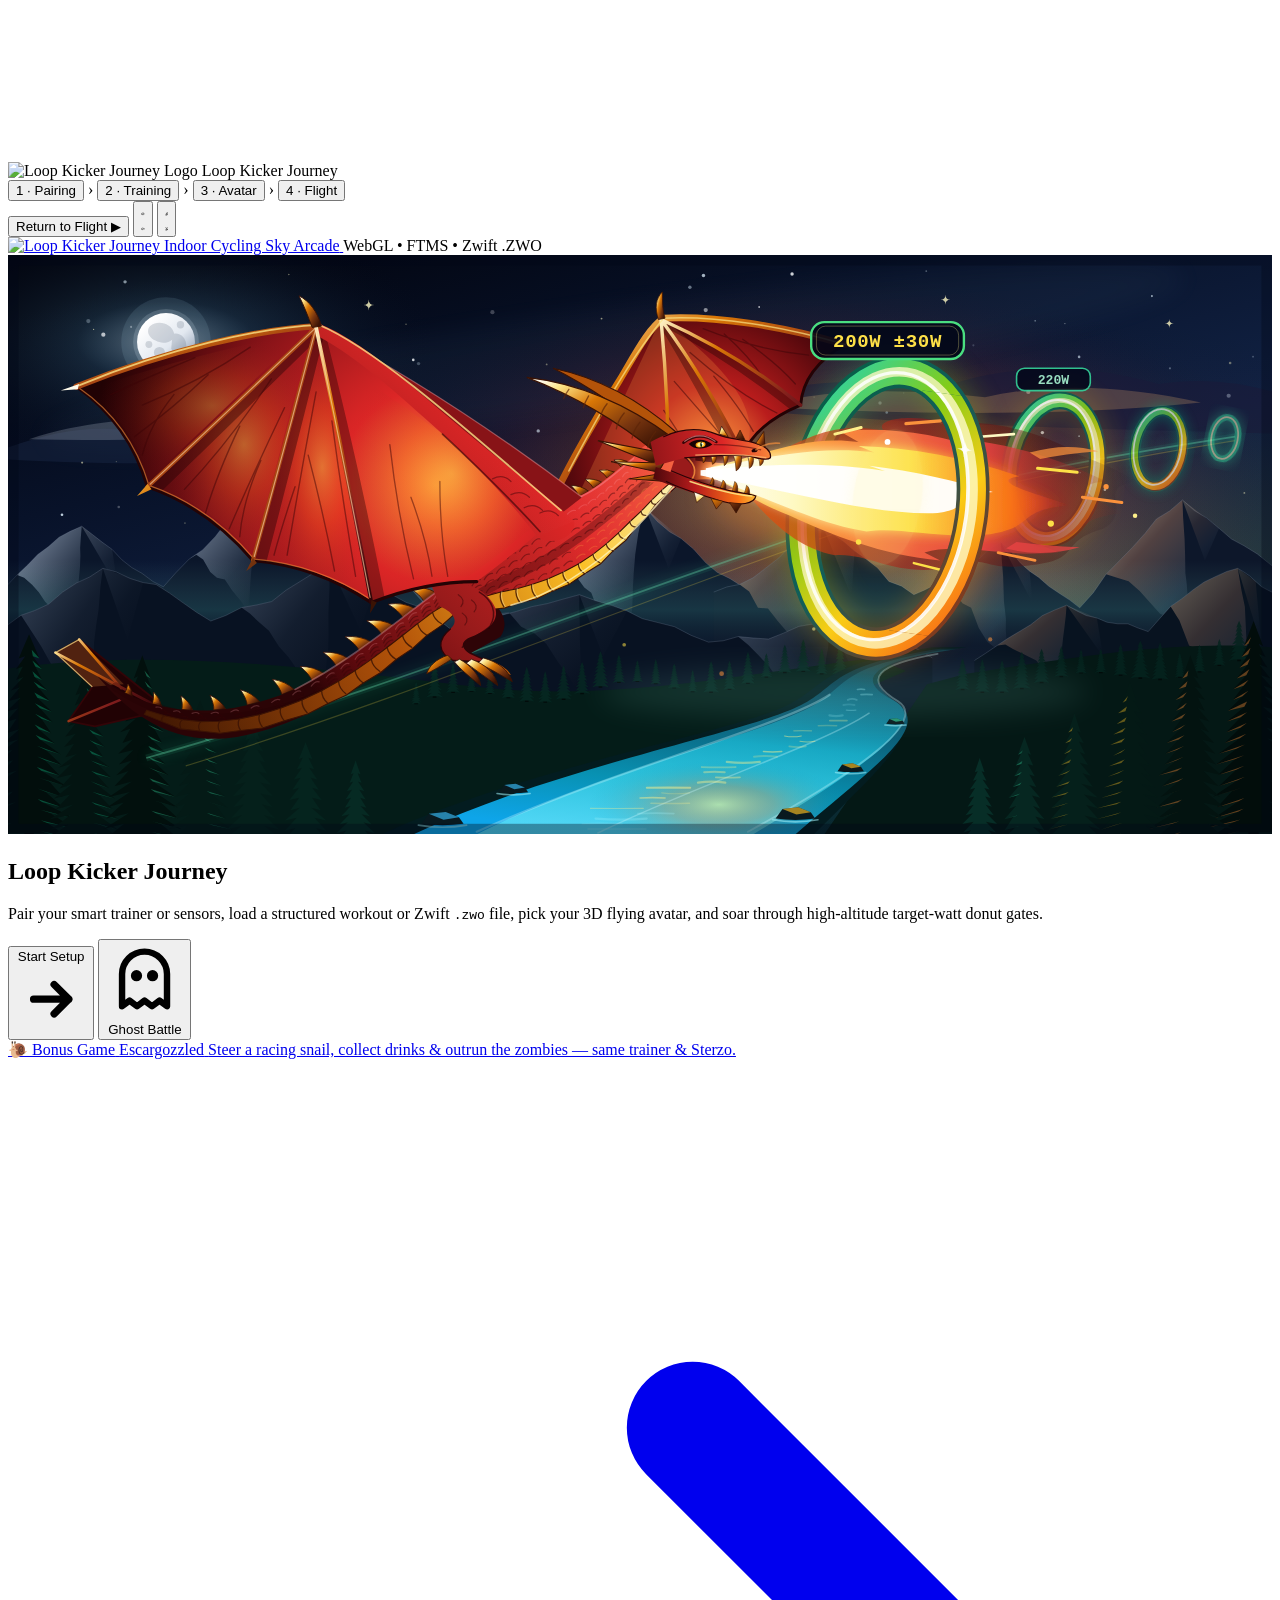
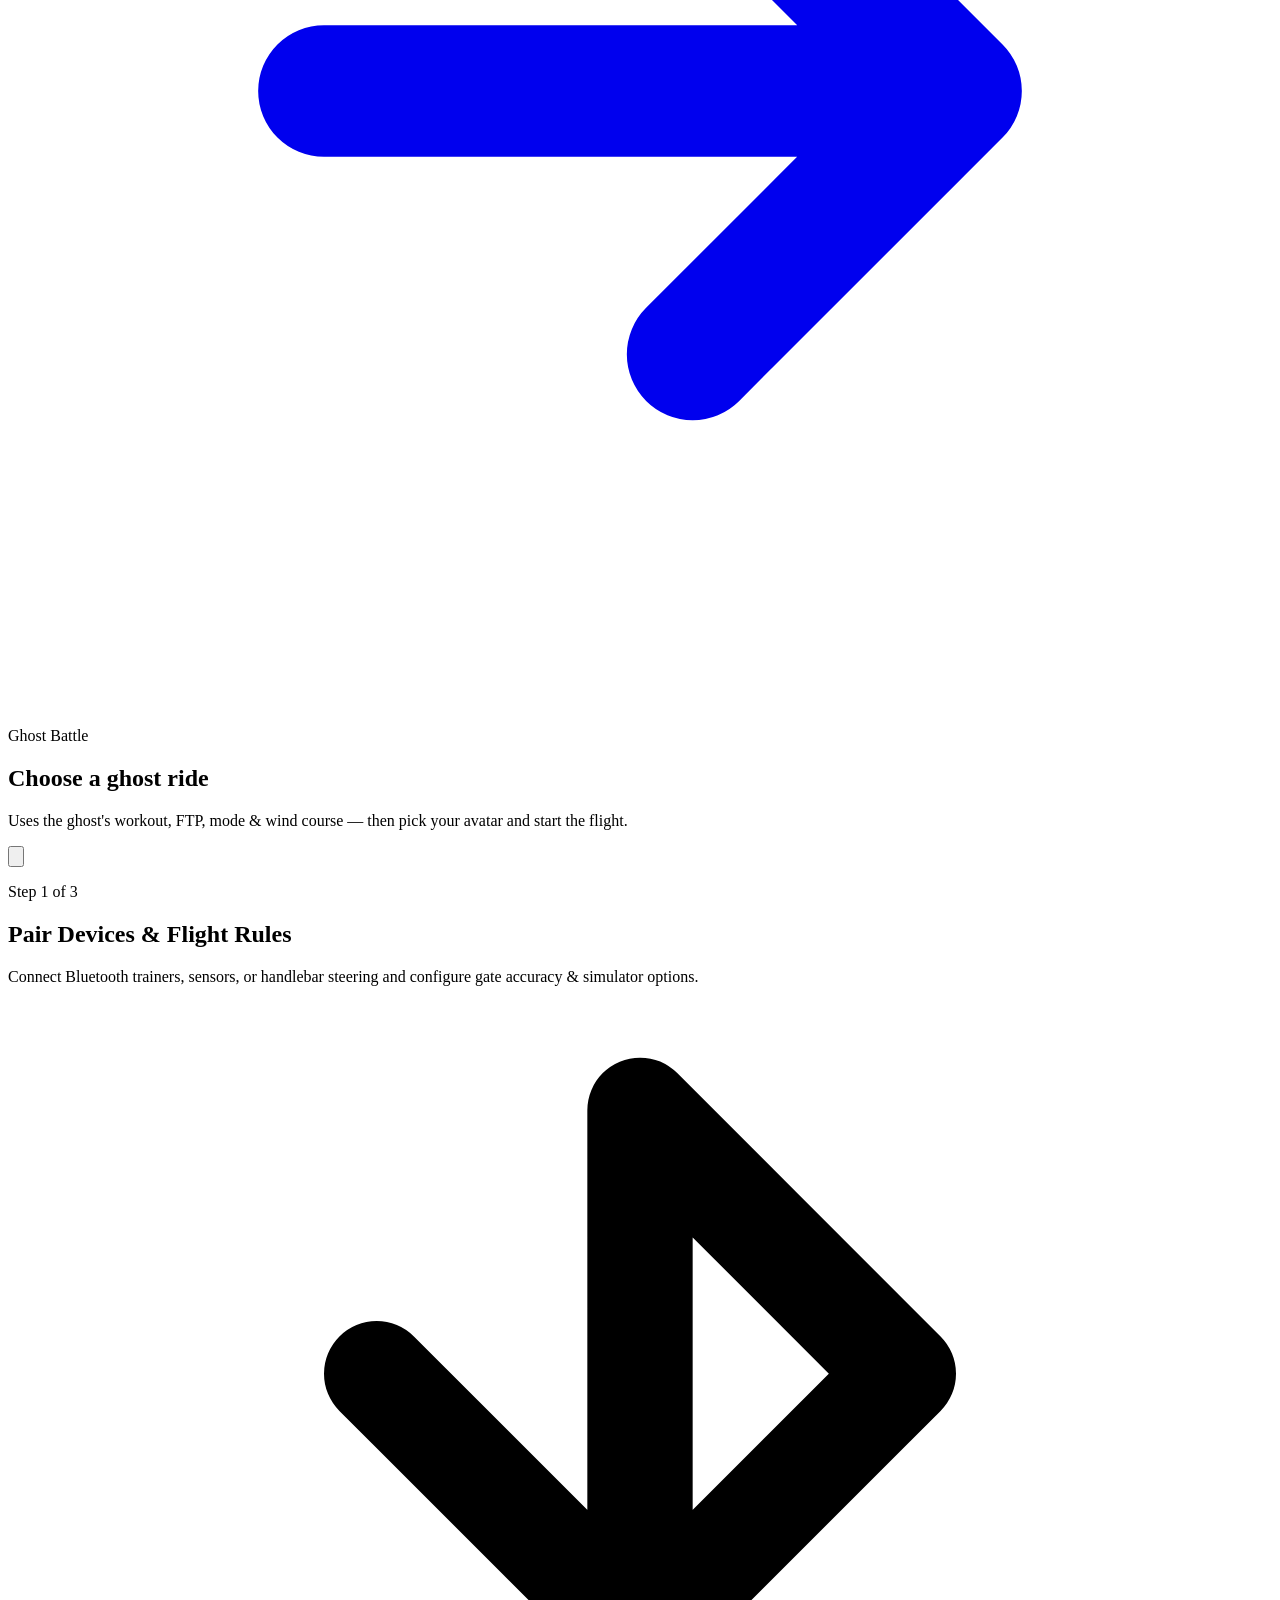
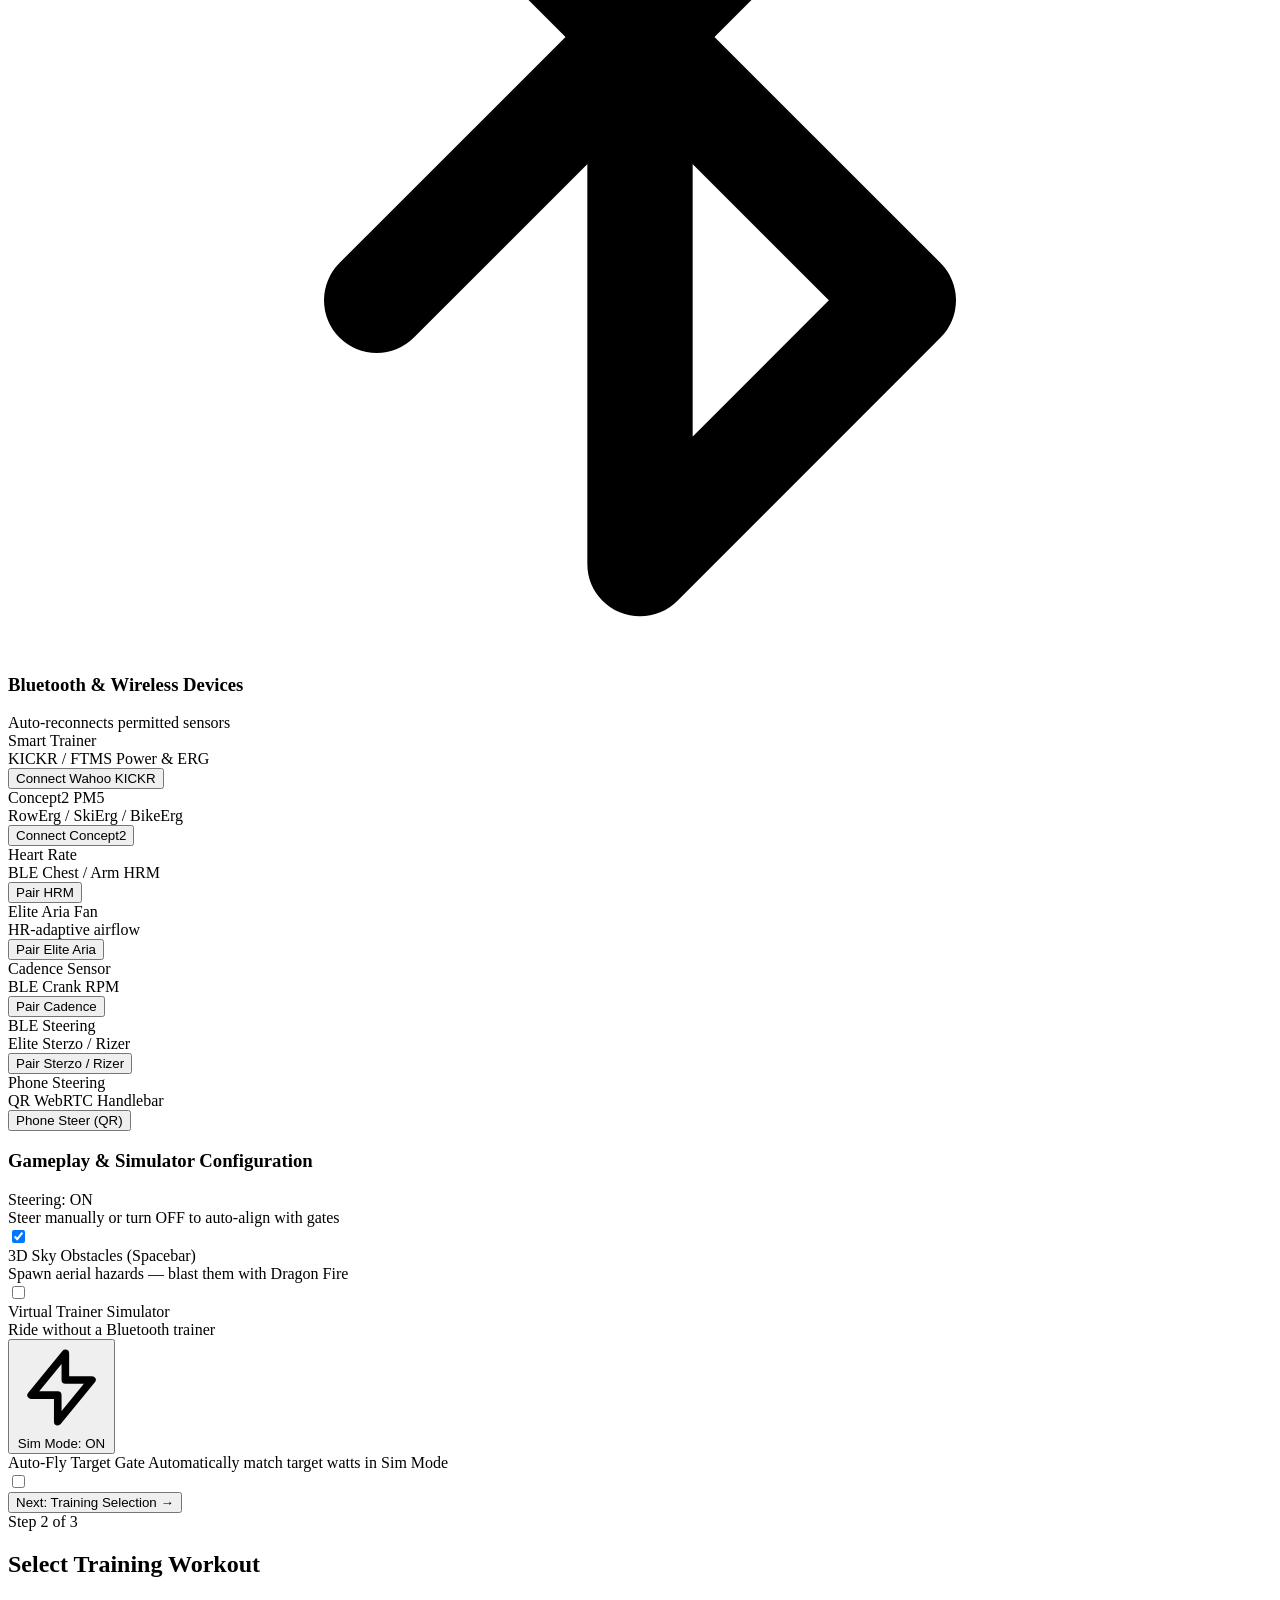
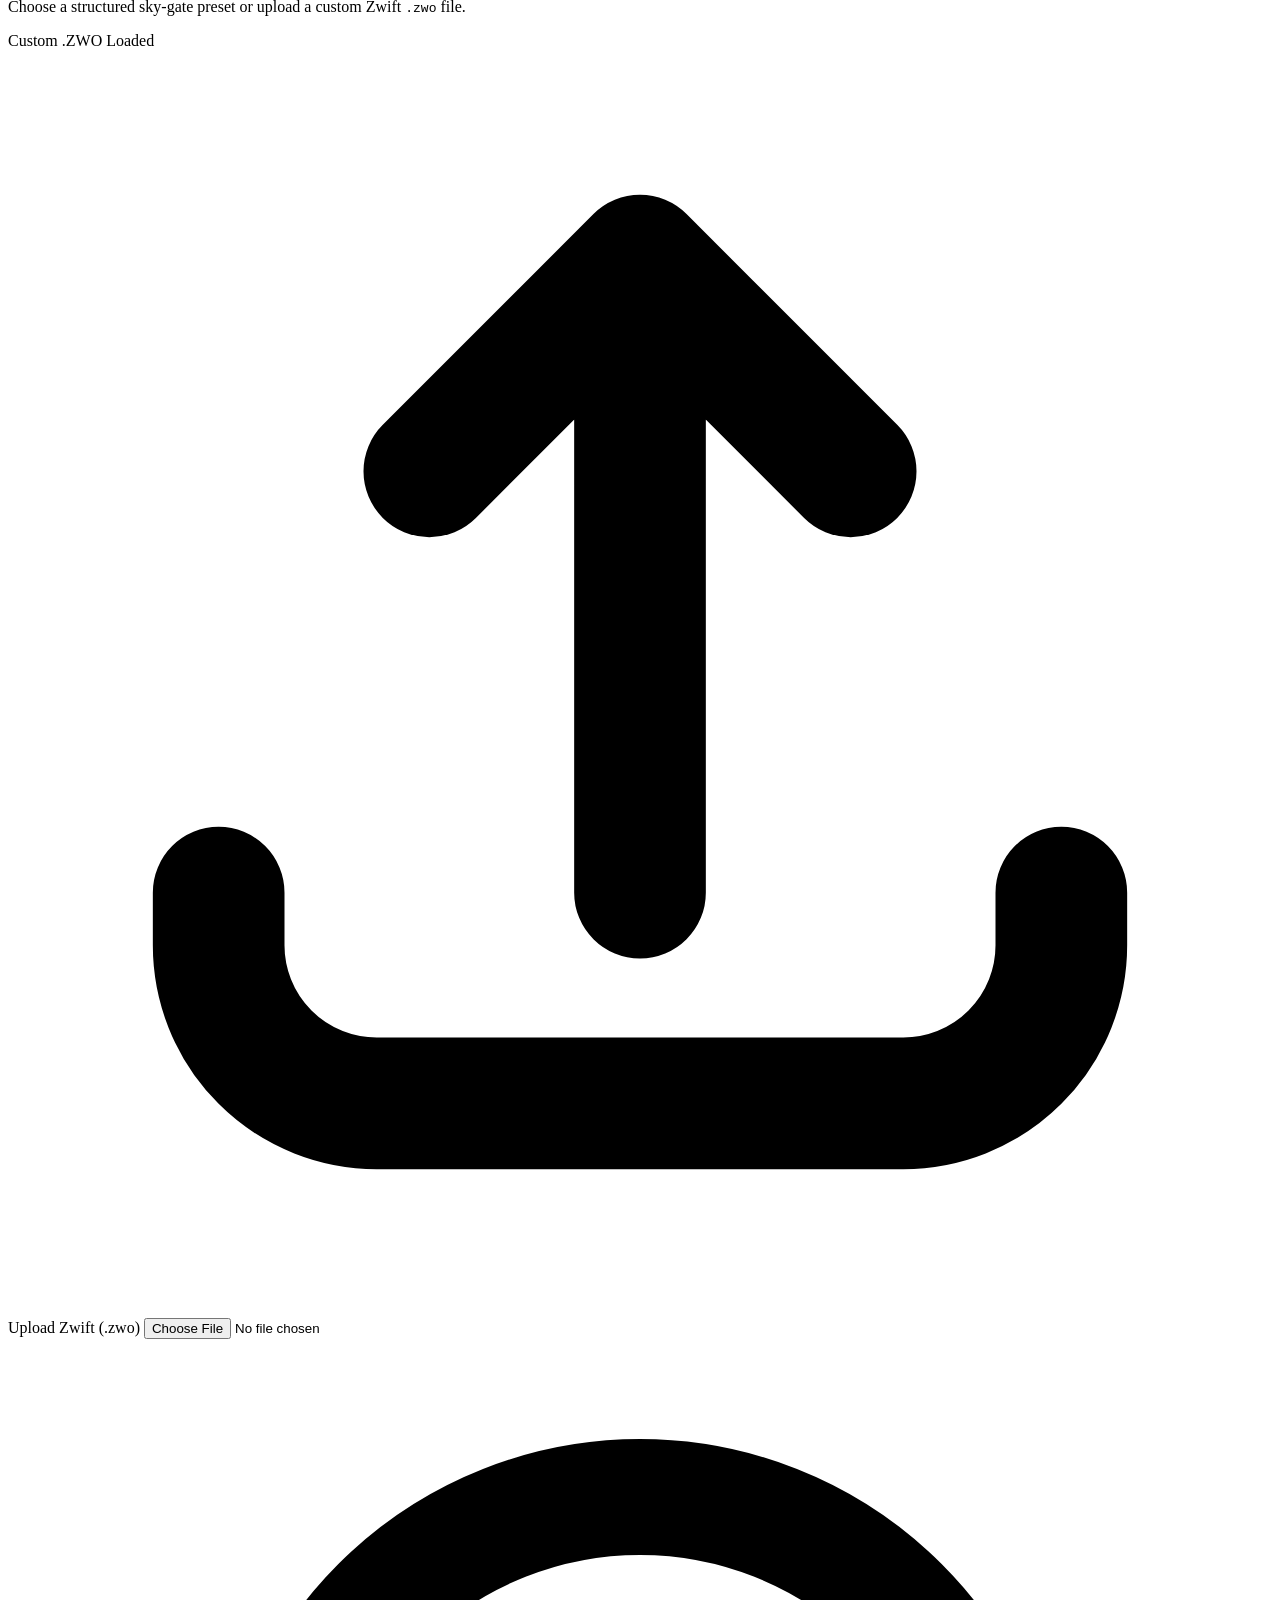
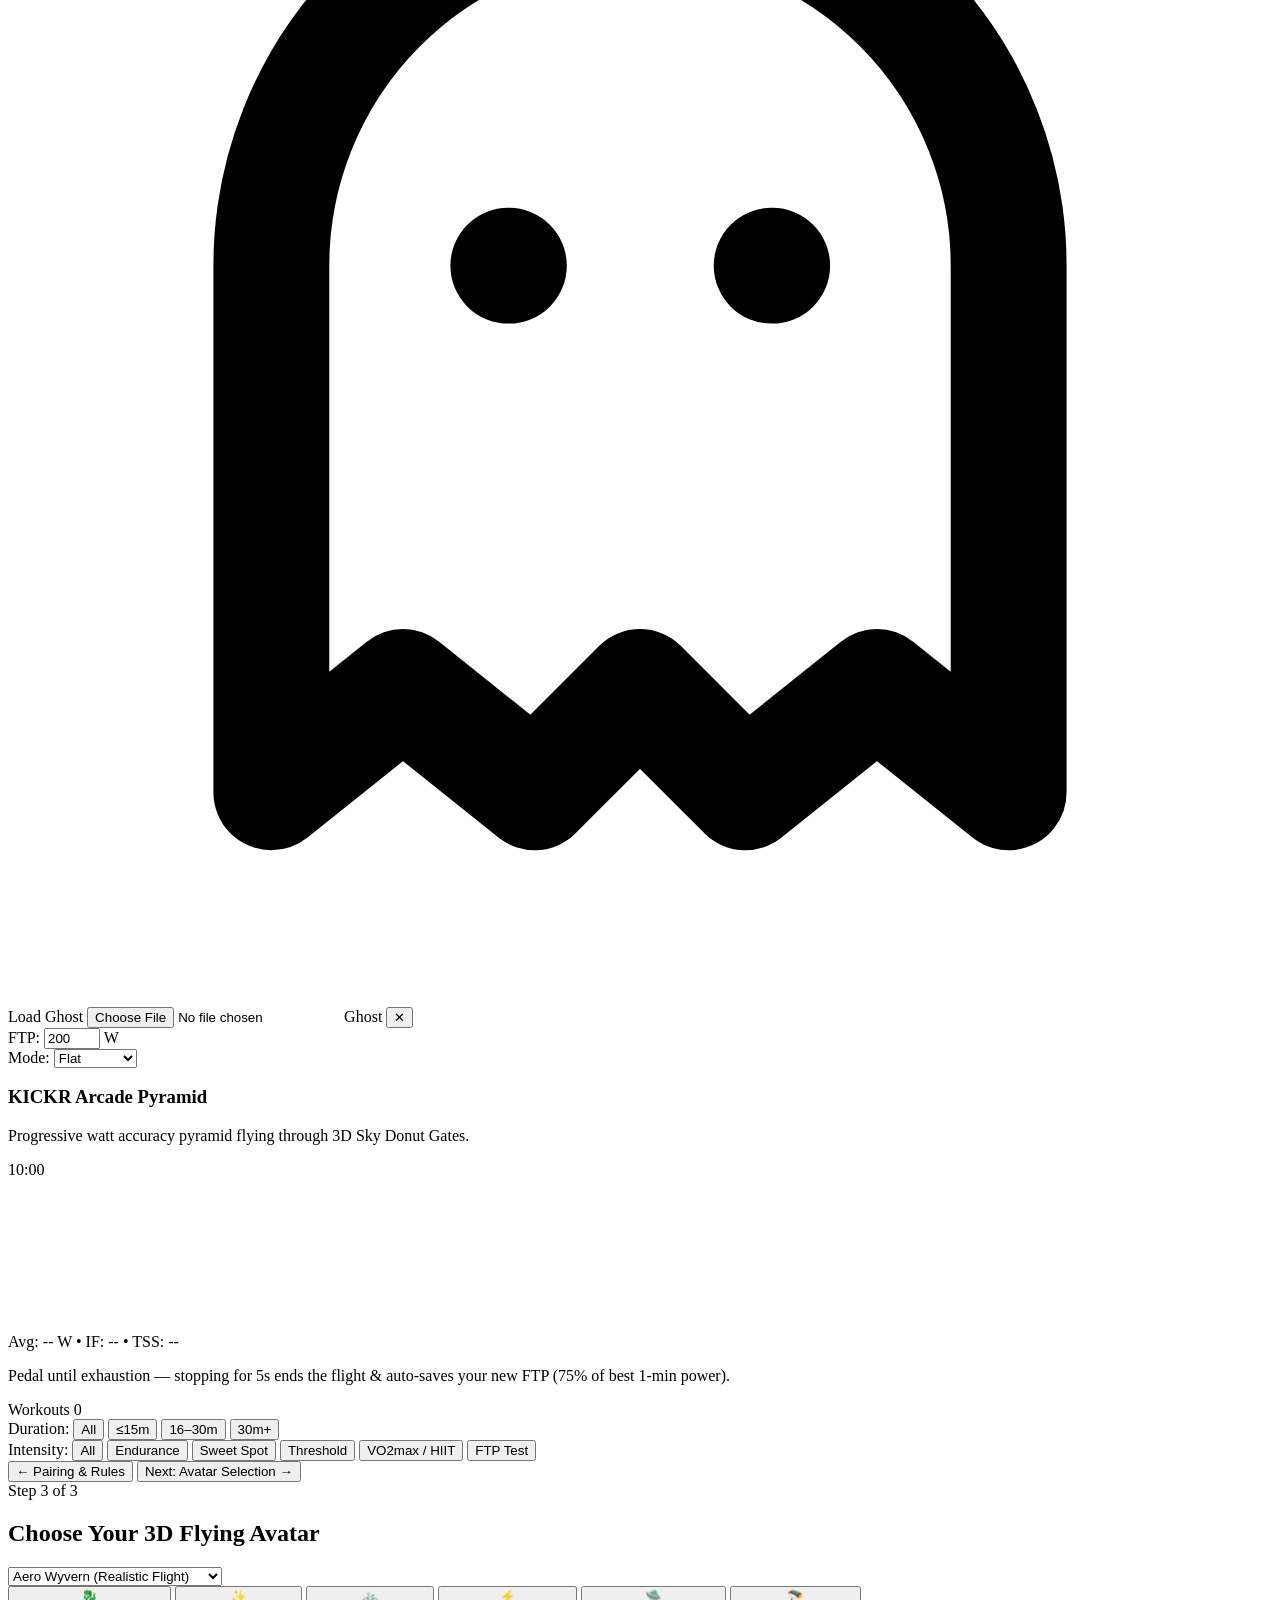
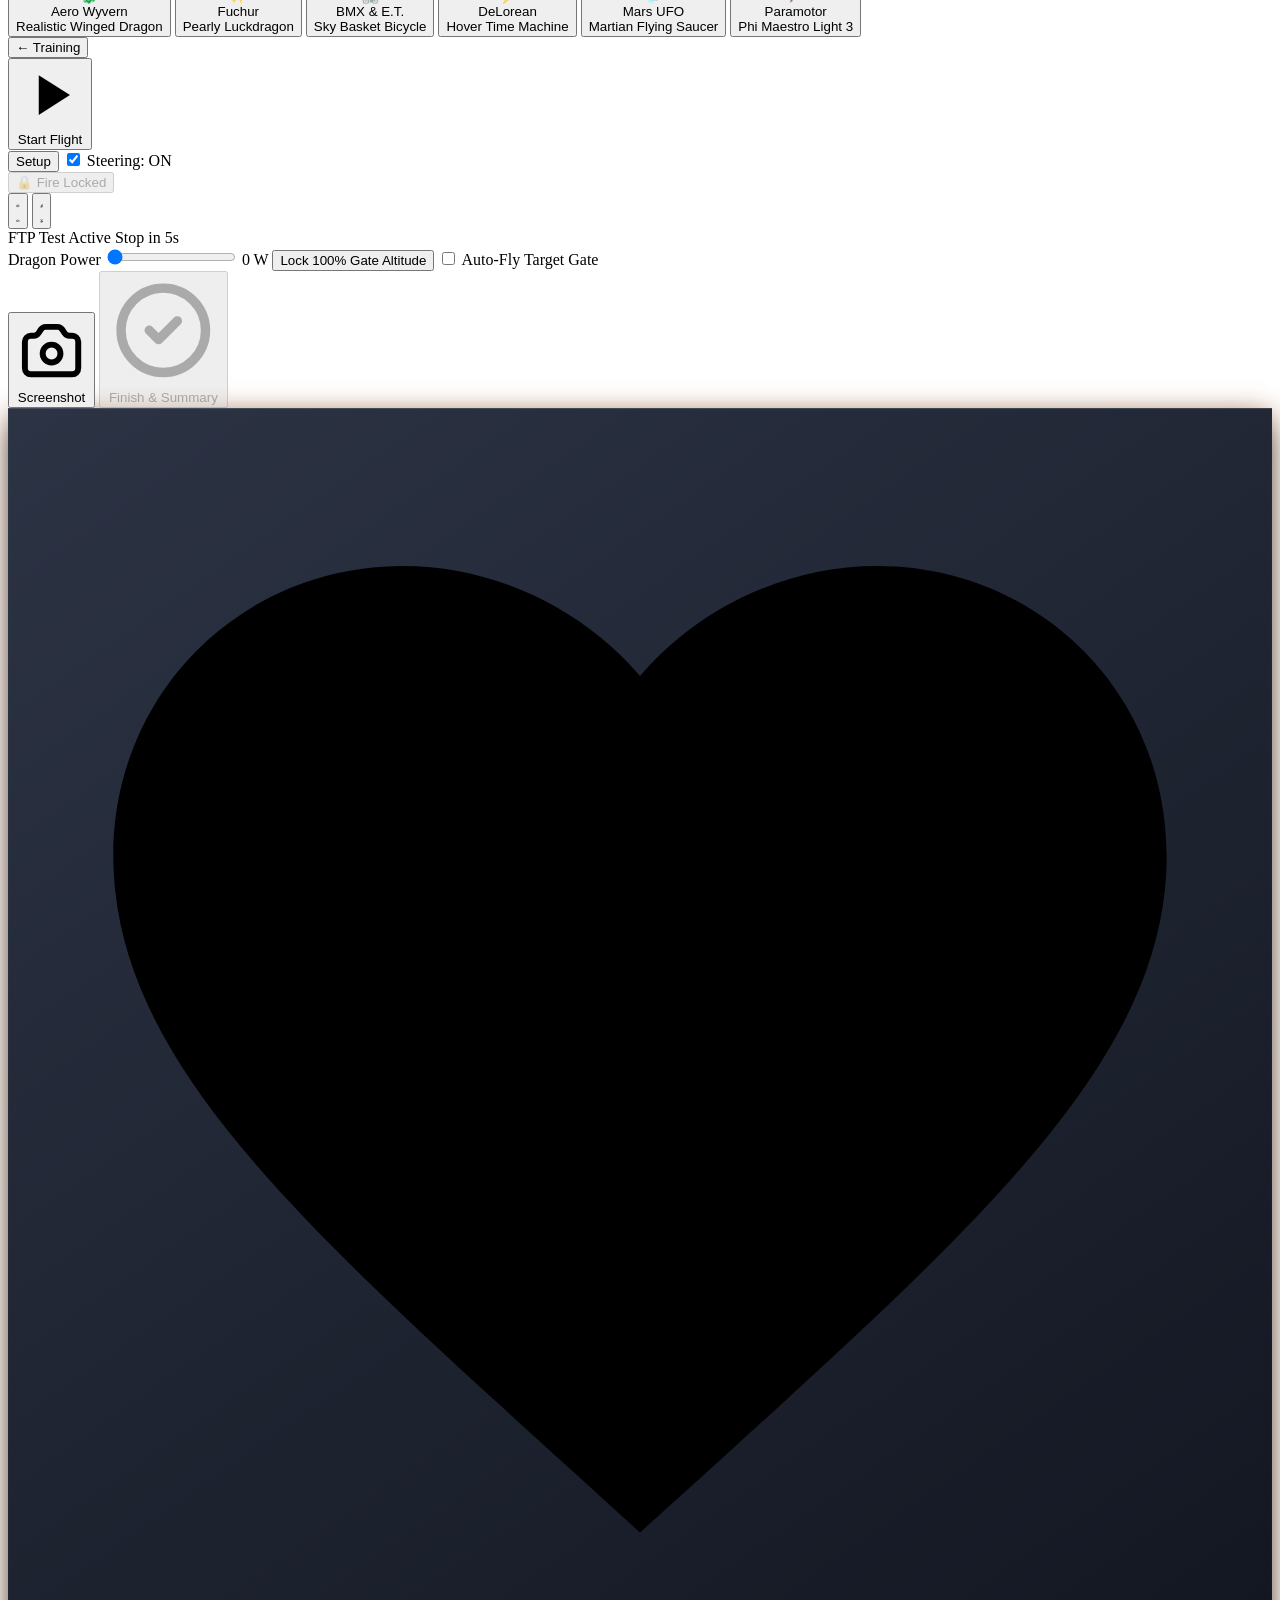
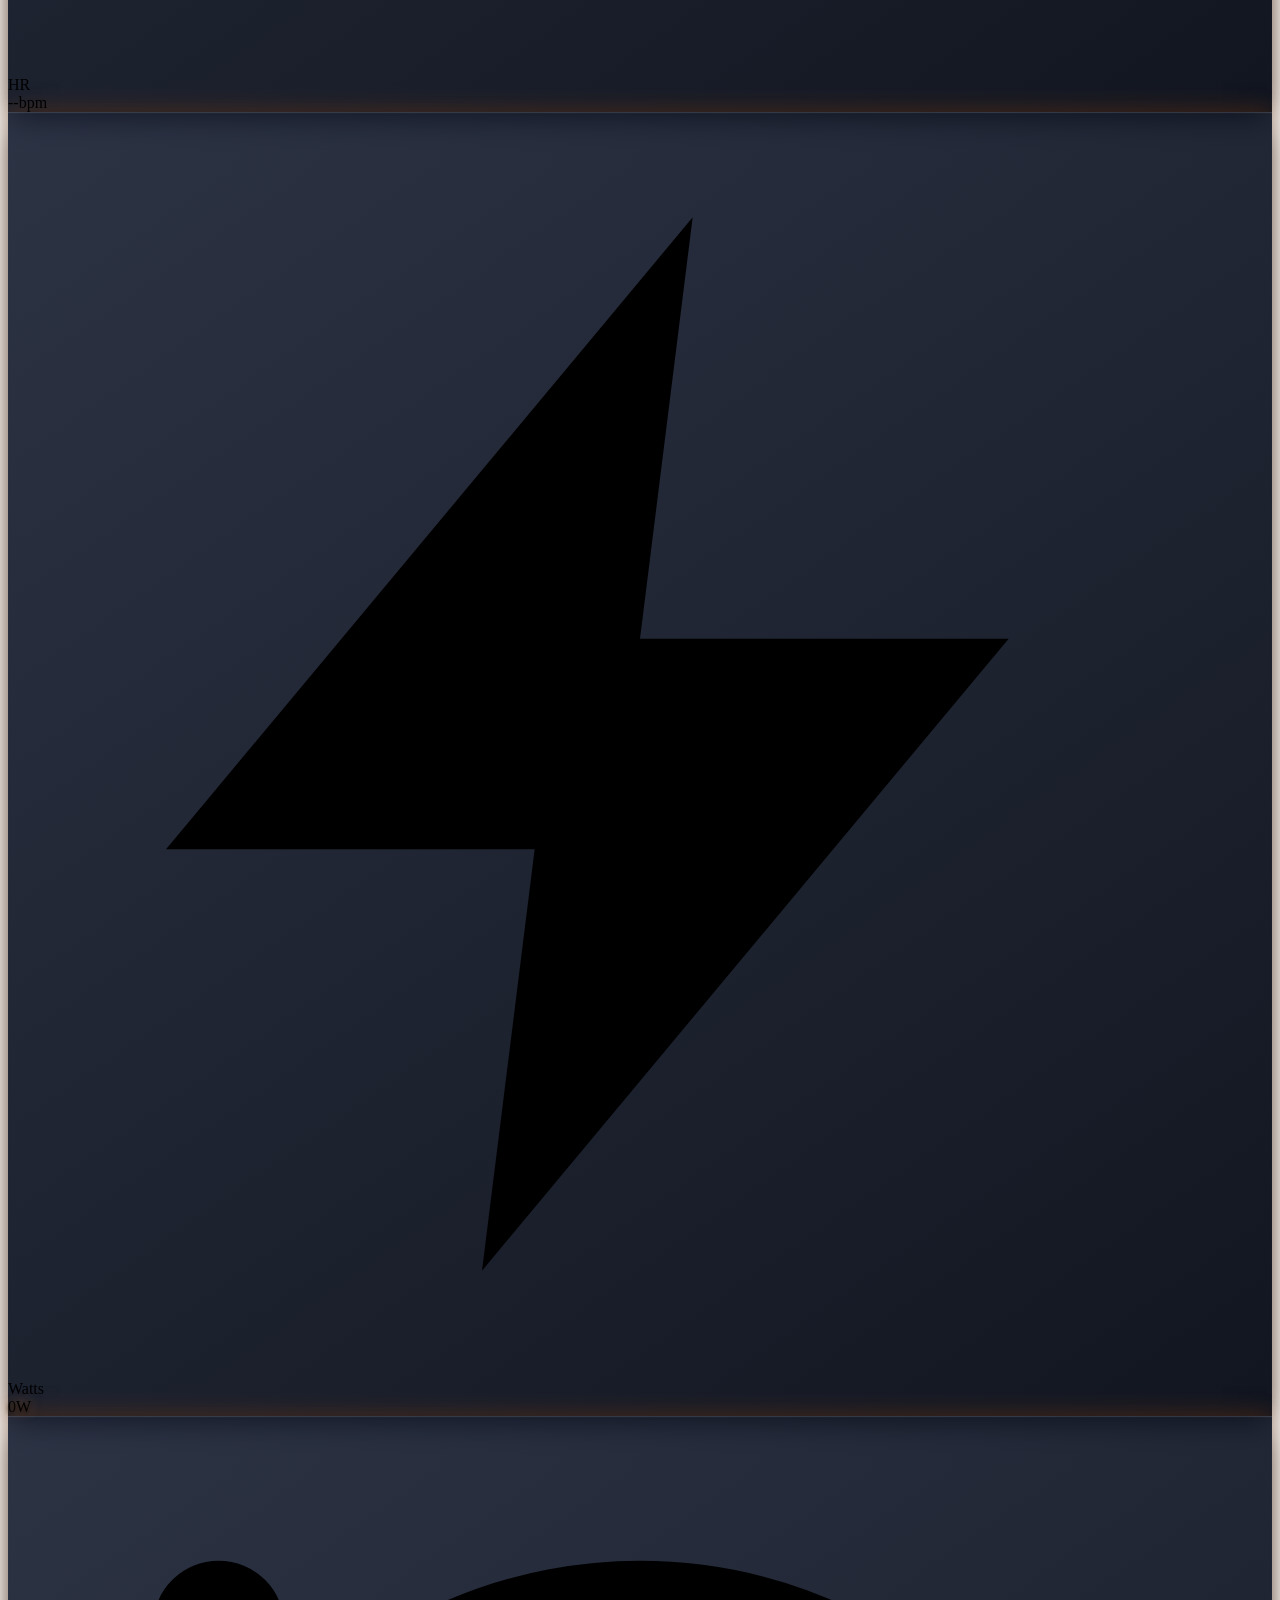
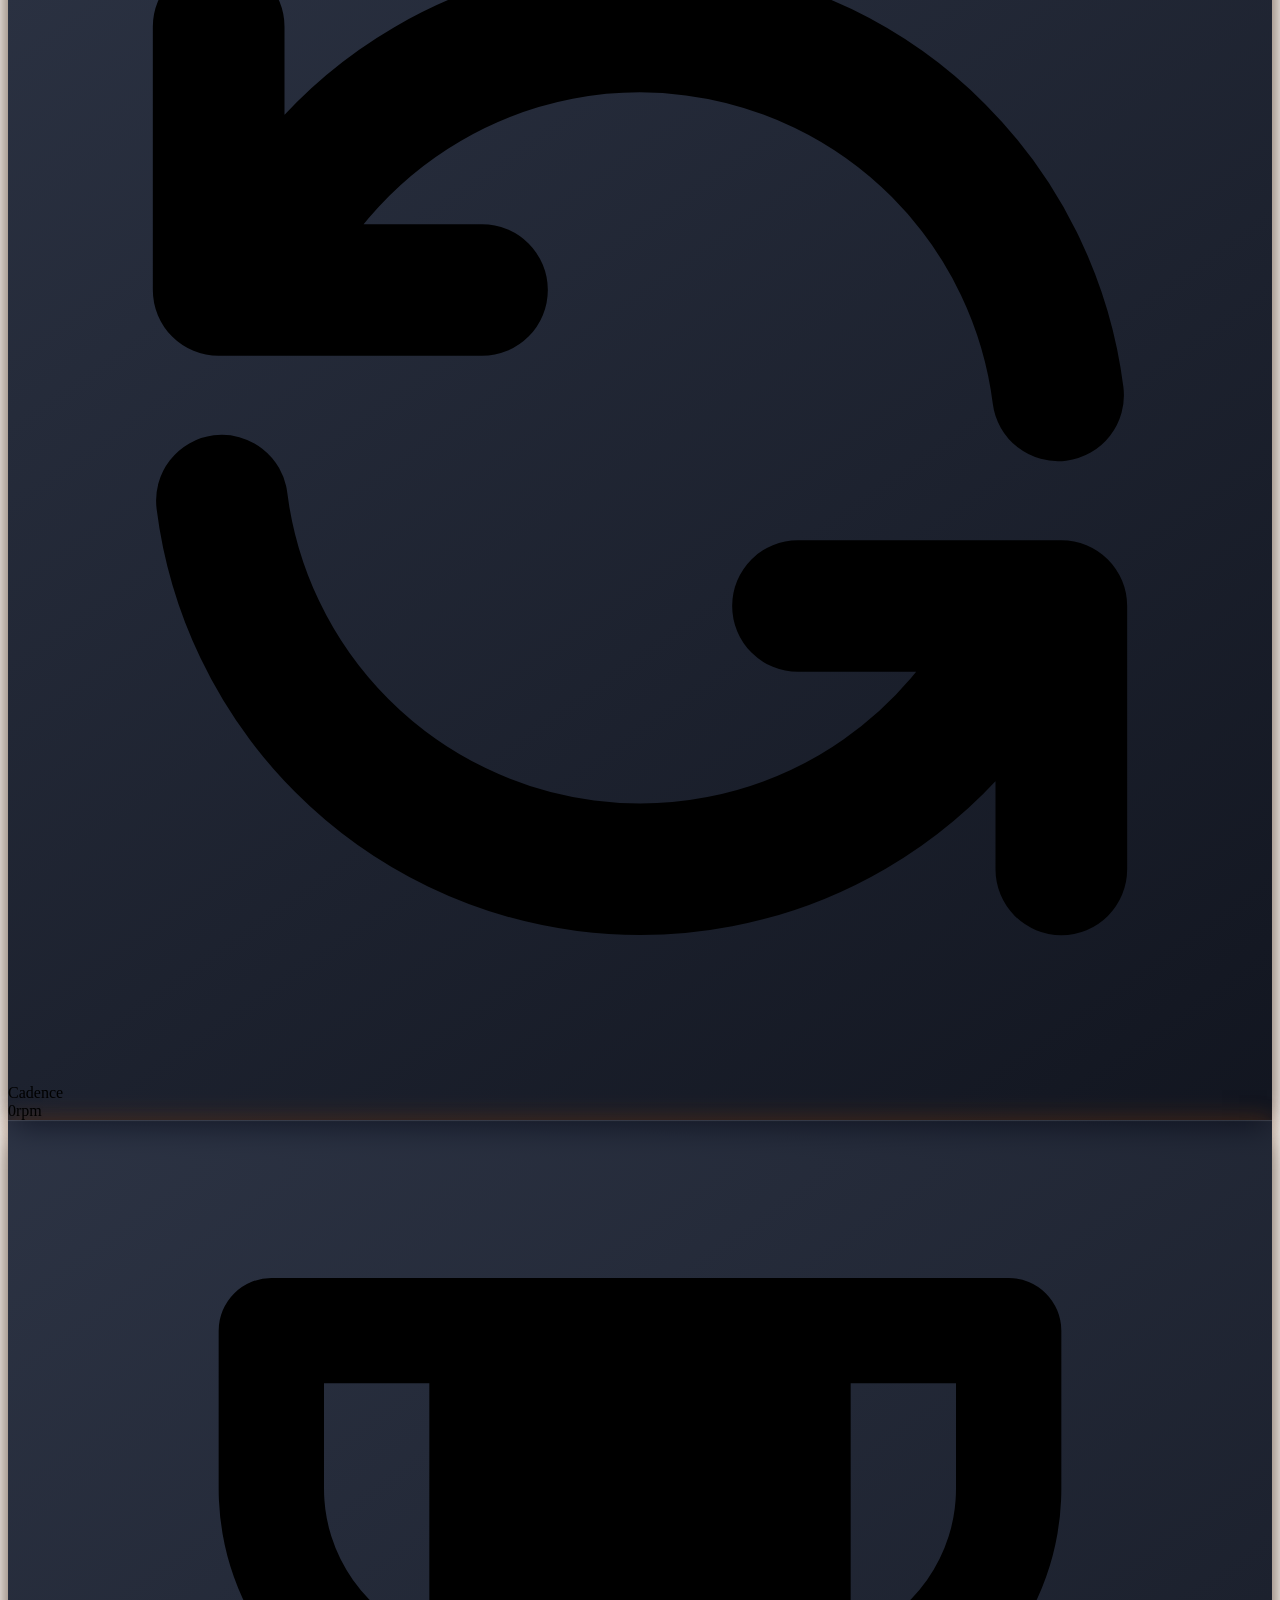
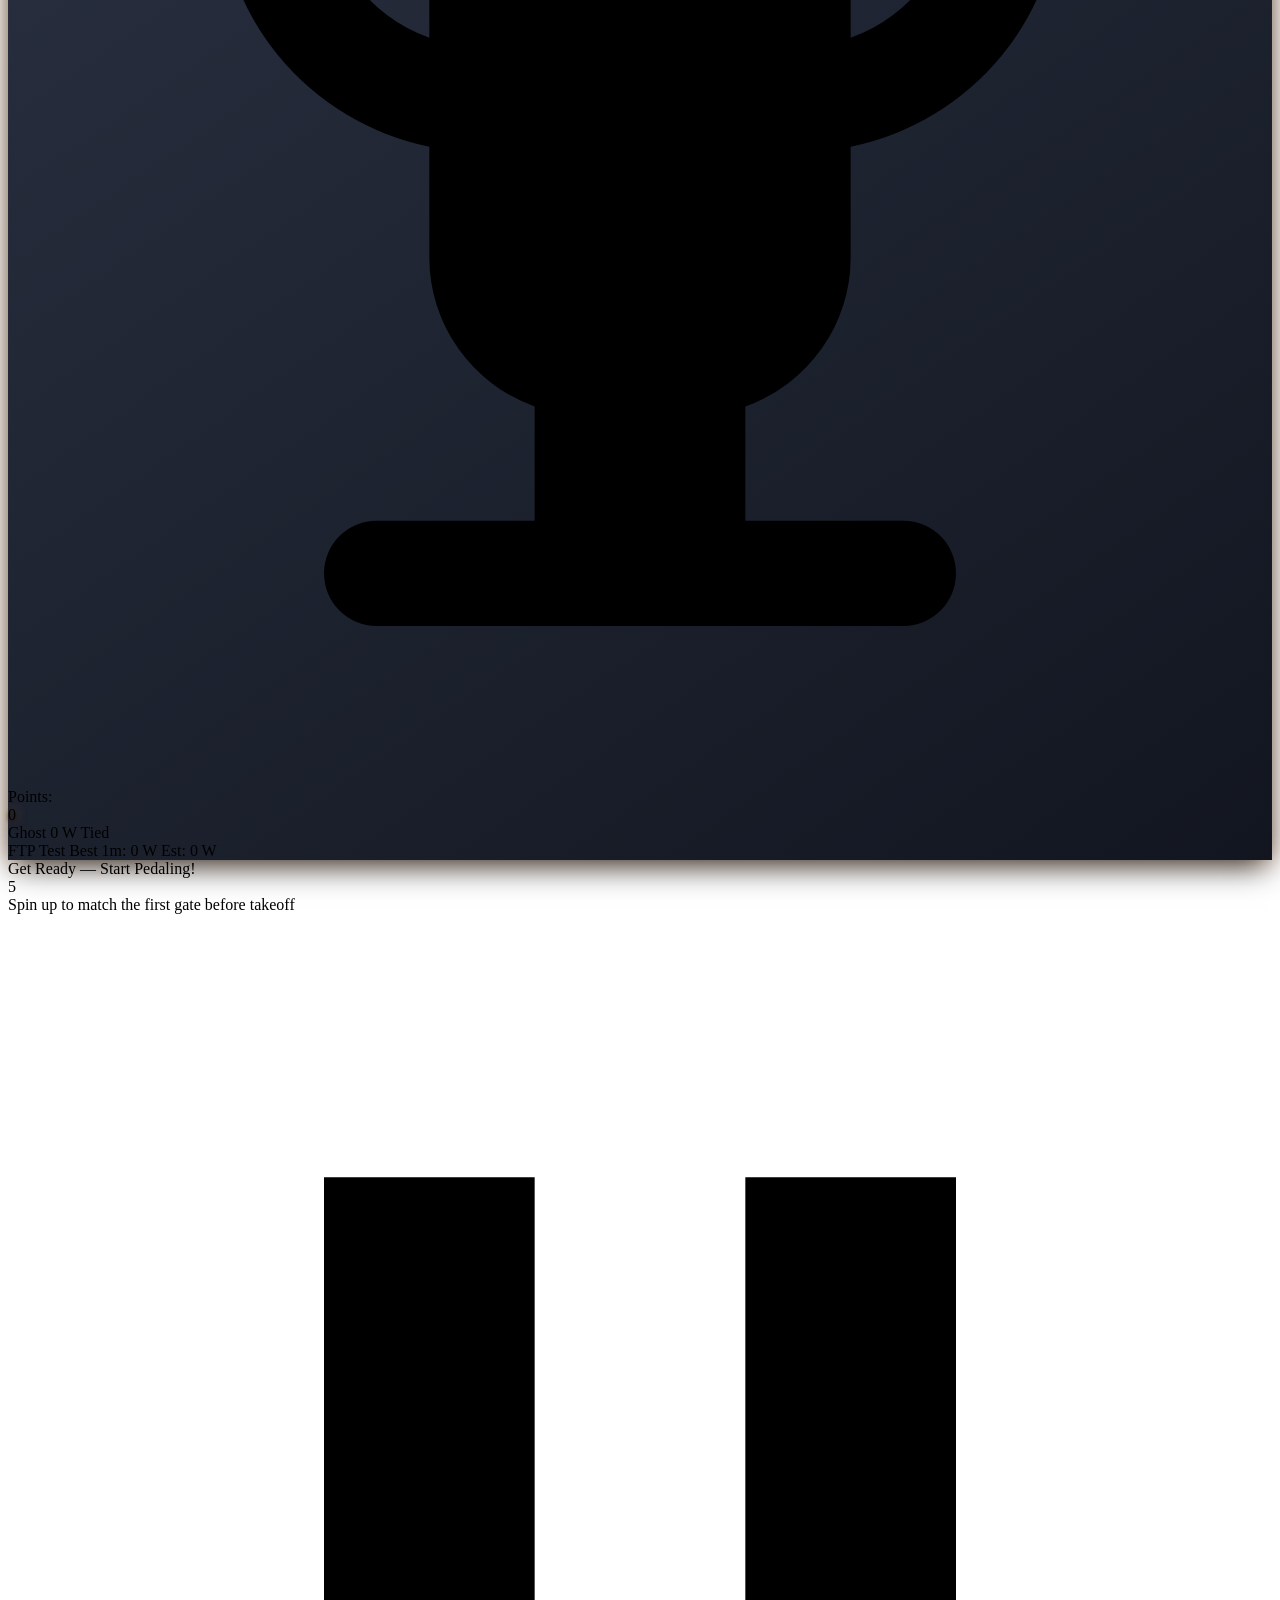
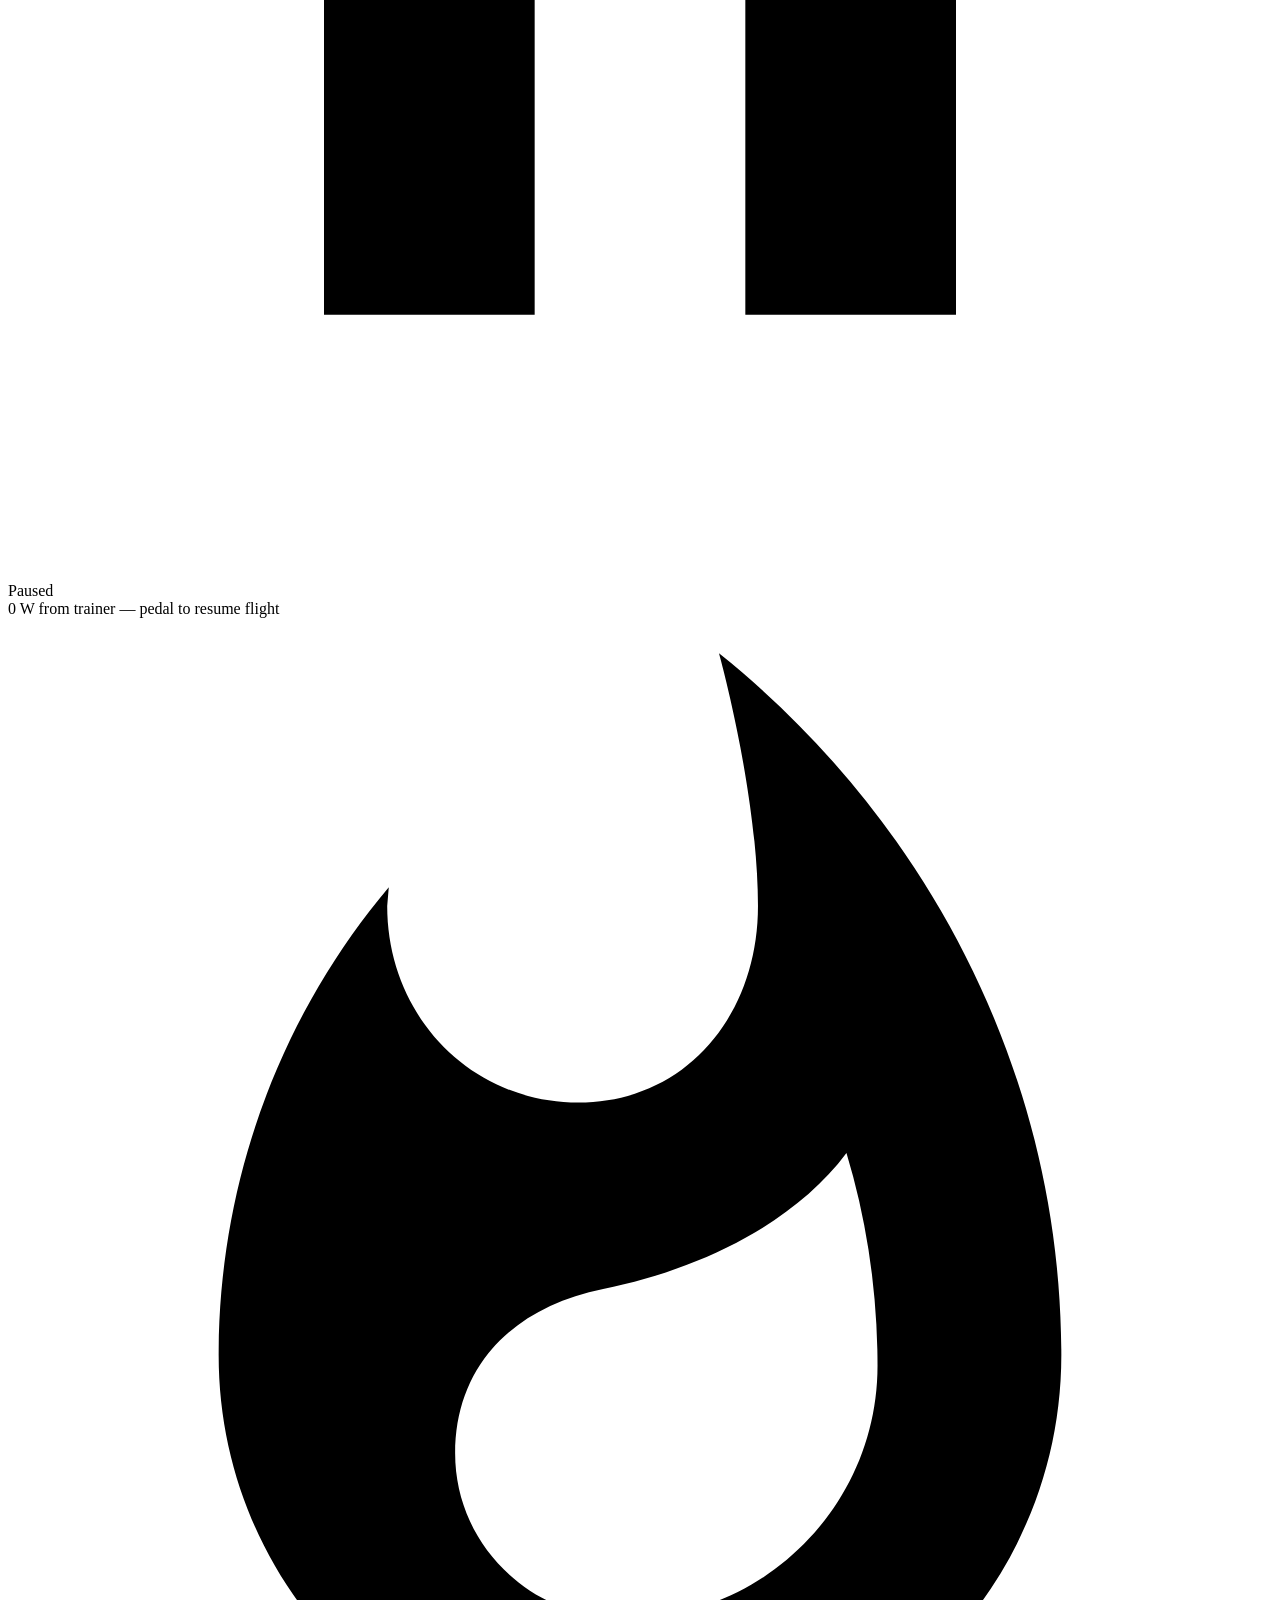
==== commit a2a897d4: "Refactor resistance modes to use 'flat' and 'hilly', update related configurations and documentation" ====
--- a/index.html
+++ b/index.html
@@ -1337,18 +1337,10 @@
                 <div class="flex items-center gap-1.5 bg-gray-950/90 border border-gray-800 rounded-xl px-2.5 py-1.5">
                     <label for="resistanceModeSelect" class="text-xs text-gray-400 font-medium">Mode:</label>
                     <select id="resistanceModeSelect" class="bg-transparent text-xs font-bold text-emerald-400 focus:outline-none cursor-pointer">
-                        <option value="easy" class="bg-gray-900 text-emerald-400" selected>Easy (0% Flat)</option>
-                        <option value="medium" class="bg-gray-900 text-amber-300">Medium (Rolling Hills)</option>
-                        <option value="difficult" class="bg-gray-900 text-rose-400">Difficult (Steep Canyon)</option>
+                        <option value="flat" class="bg-gray-900 text-emerald-400" selected>Flat</option>
+                        <option value="hilly" class="bg-gray-900 text-amber-300">Hilly</option>
                         <option value="erg" class="bg-gray-900 text-cyan-300">ERG Lock</option>
                     </select>
-                    <button id="rerollWindProfileBtn" type="button"
-                            class="ml-0.5 p-1 rounded-lg bg-gray-800 hover:bg-gray-700 text-amber-300 hover:text-amber-200 border border-gray-700 transition cursor-pointer flex items-center justify-center"
-                            title="Generate a new random 3D canyon slope profile for the session">
-                        <svg class="w-3.5 h-3.5" fill="none" stroke="currentColor" viewBox="0 0 24 24">
-                            <path stroke-linecap="round" stroke-linejoin="round" stroke-width="2" d="M4 4v5h.582m15.356 2A8.001 8.001 0 004.582 9m0 0H9m11 11v-5h-.581m0 0a8.003 8.003 0 01-15.357-2m15.357 2H15"/>
-                        </svg>
-                    </button>
                 </div>
             </div>
 
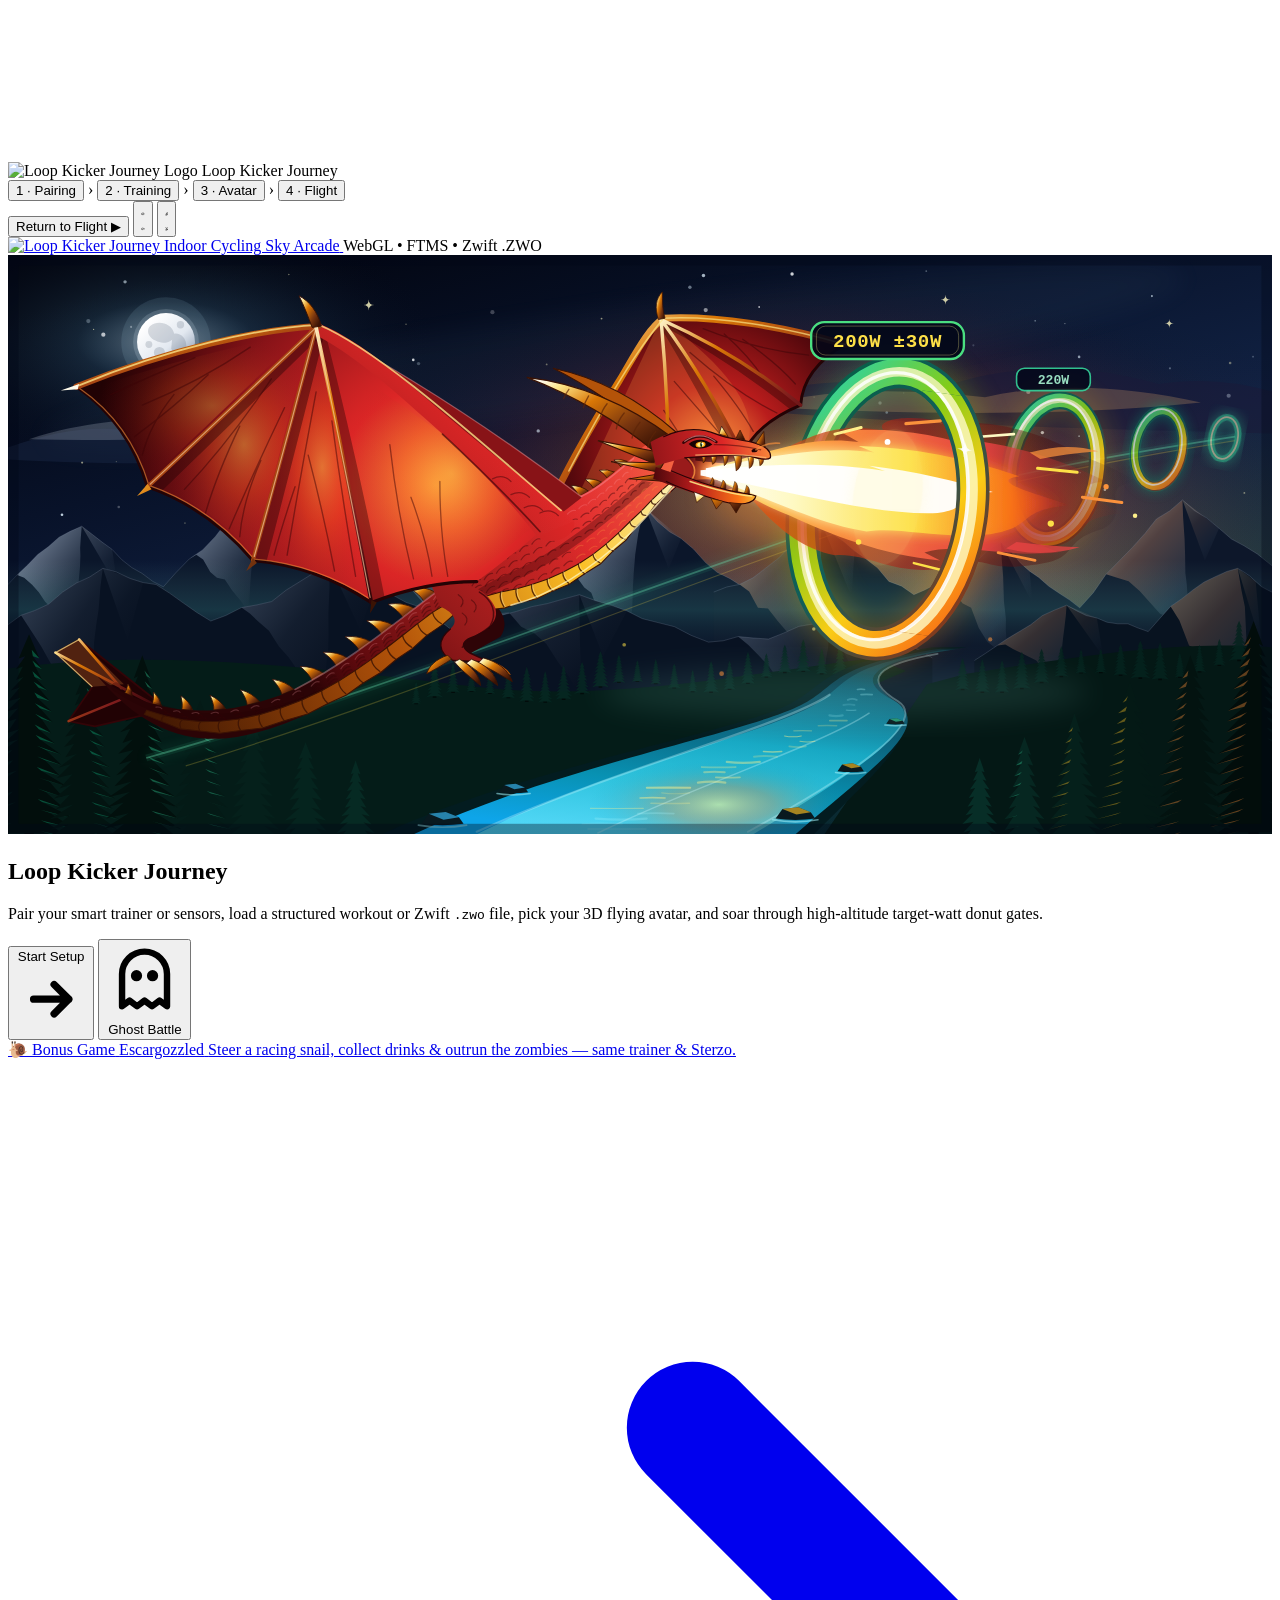
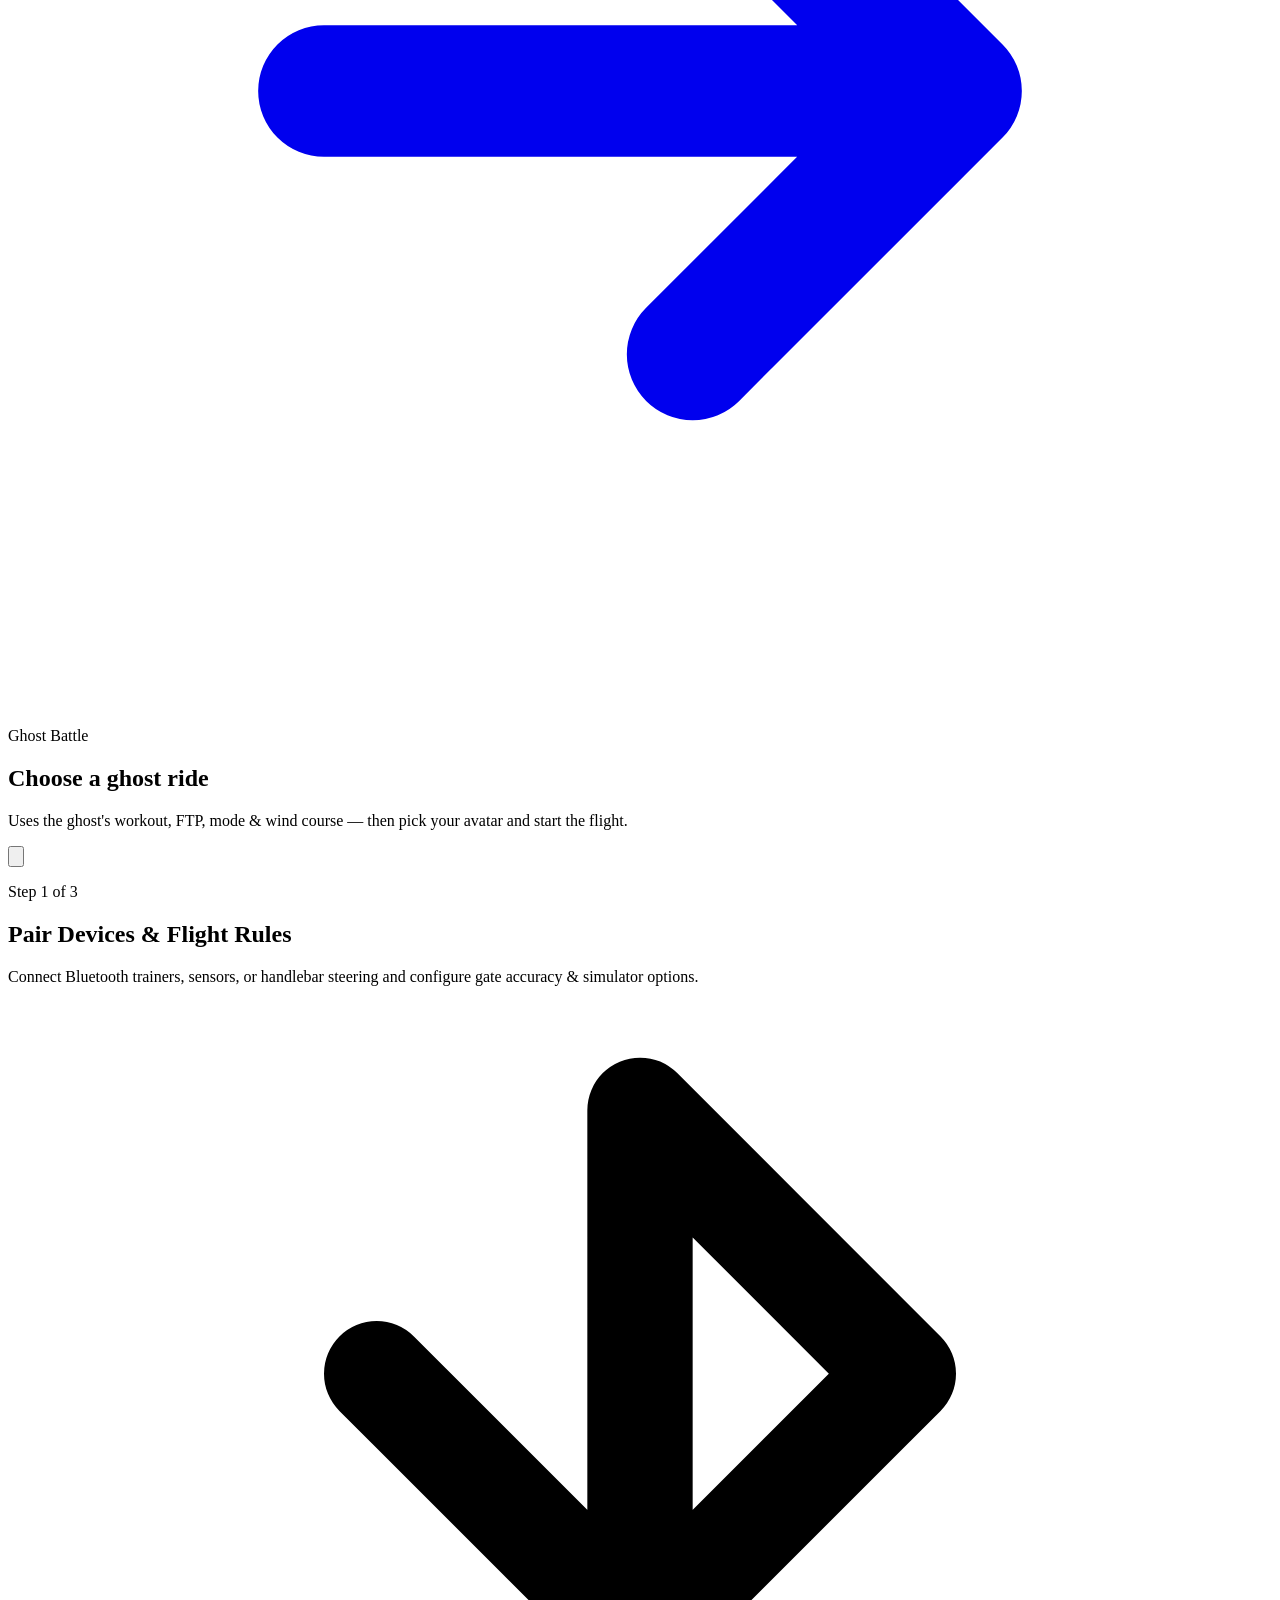
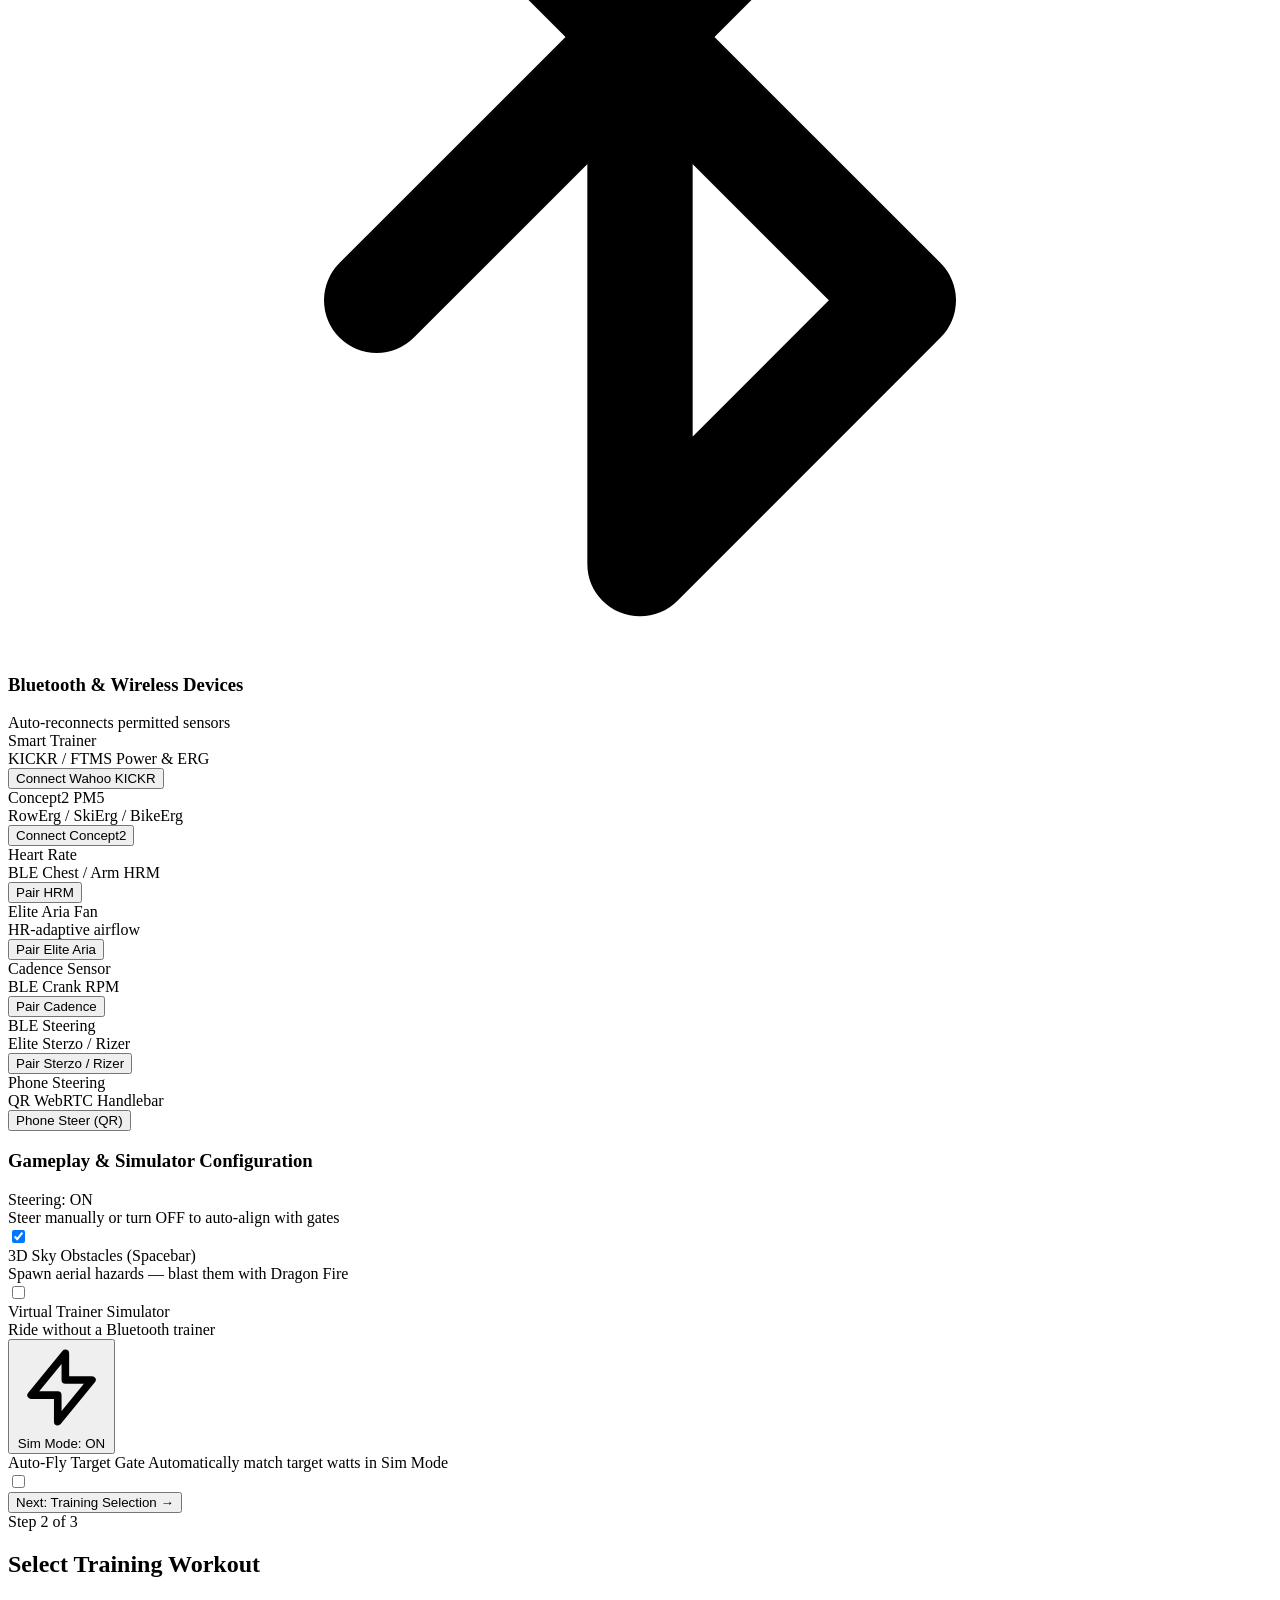
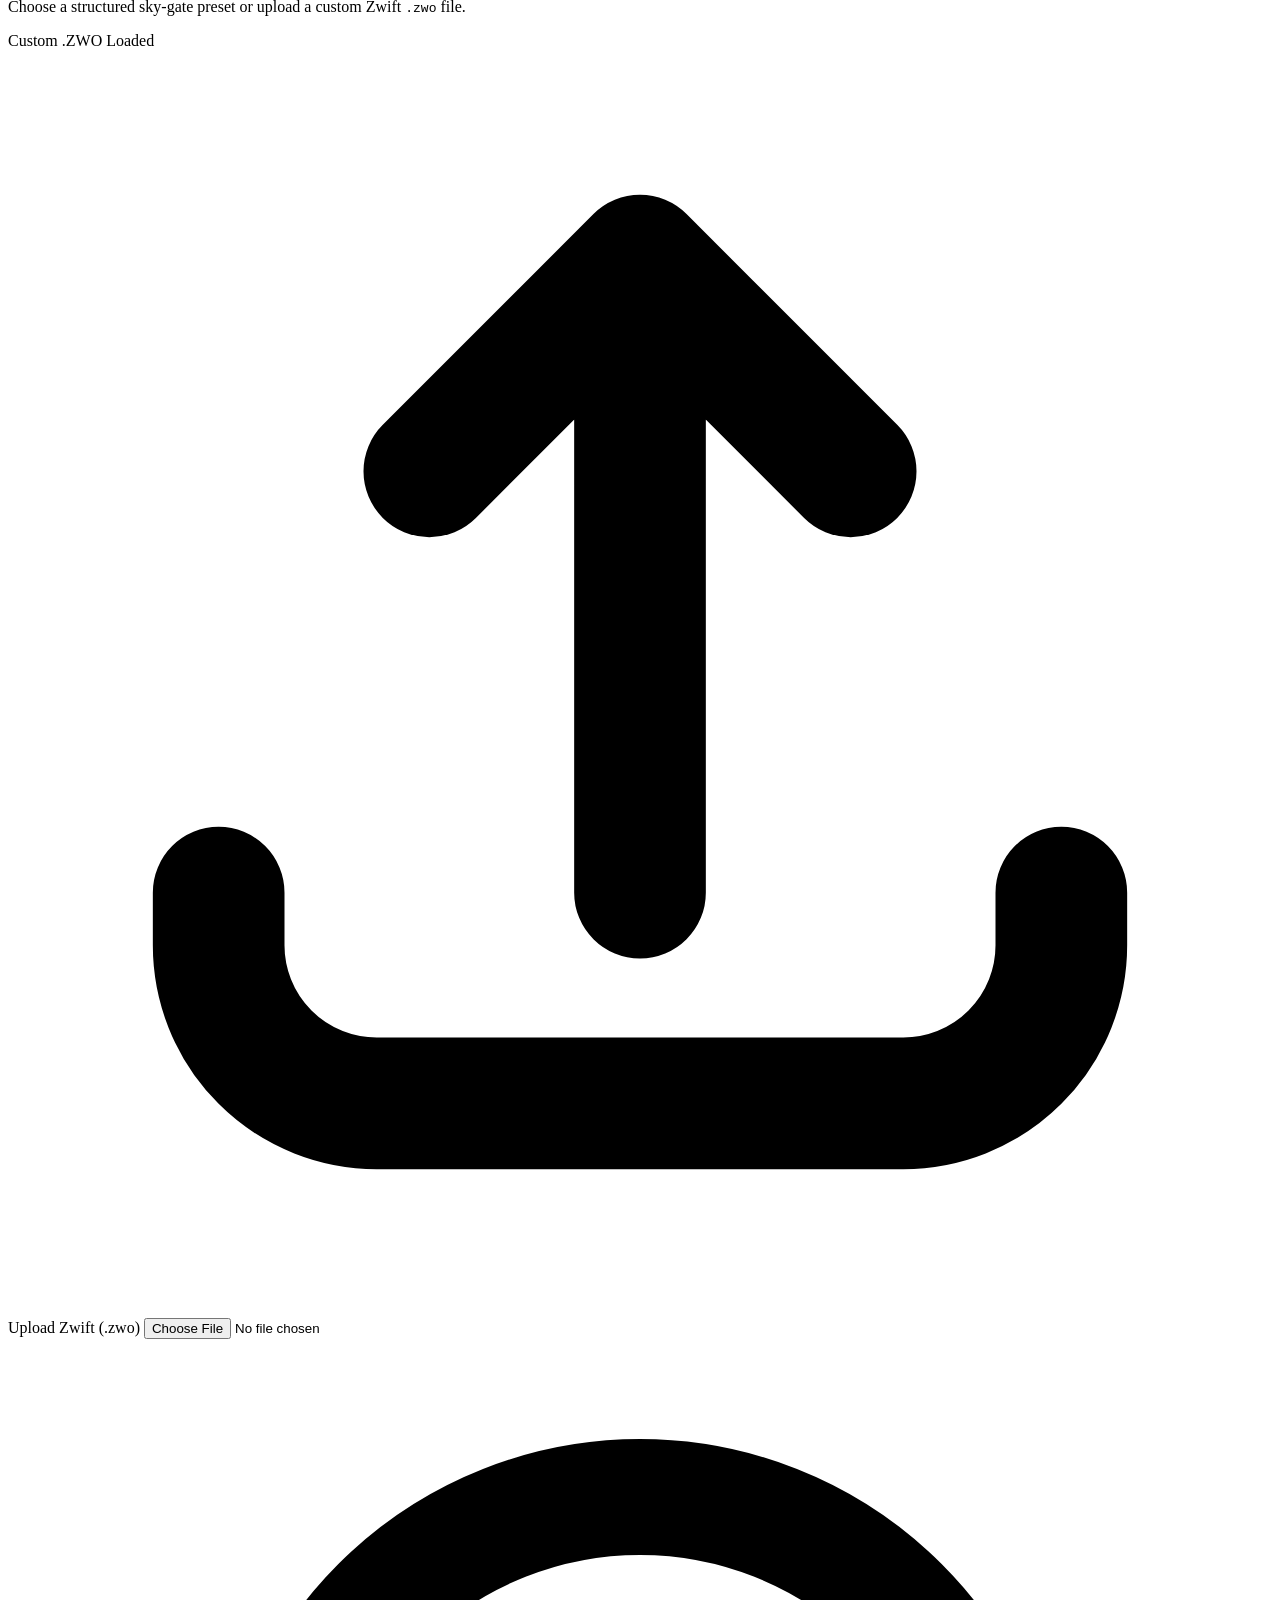
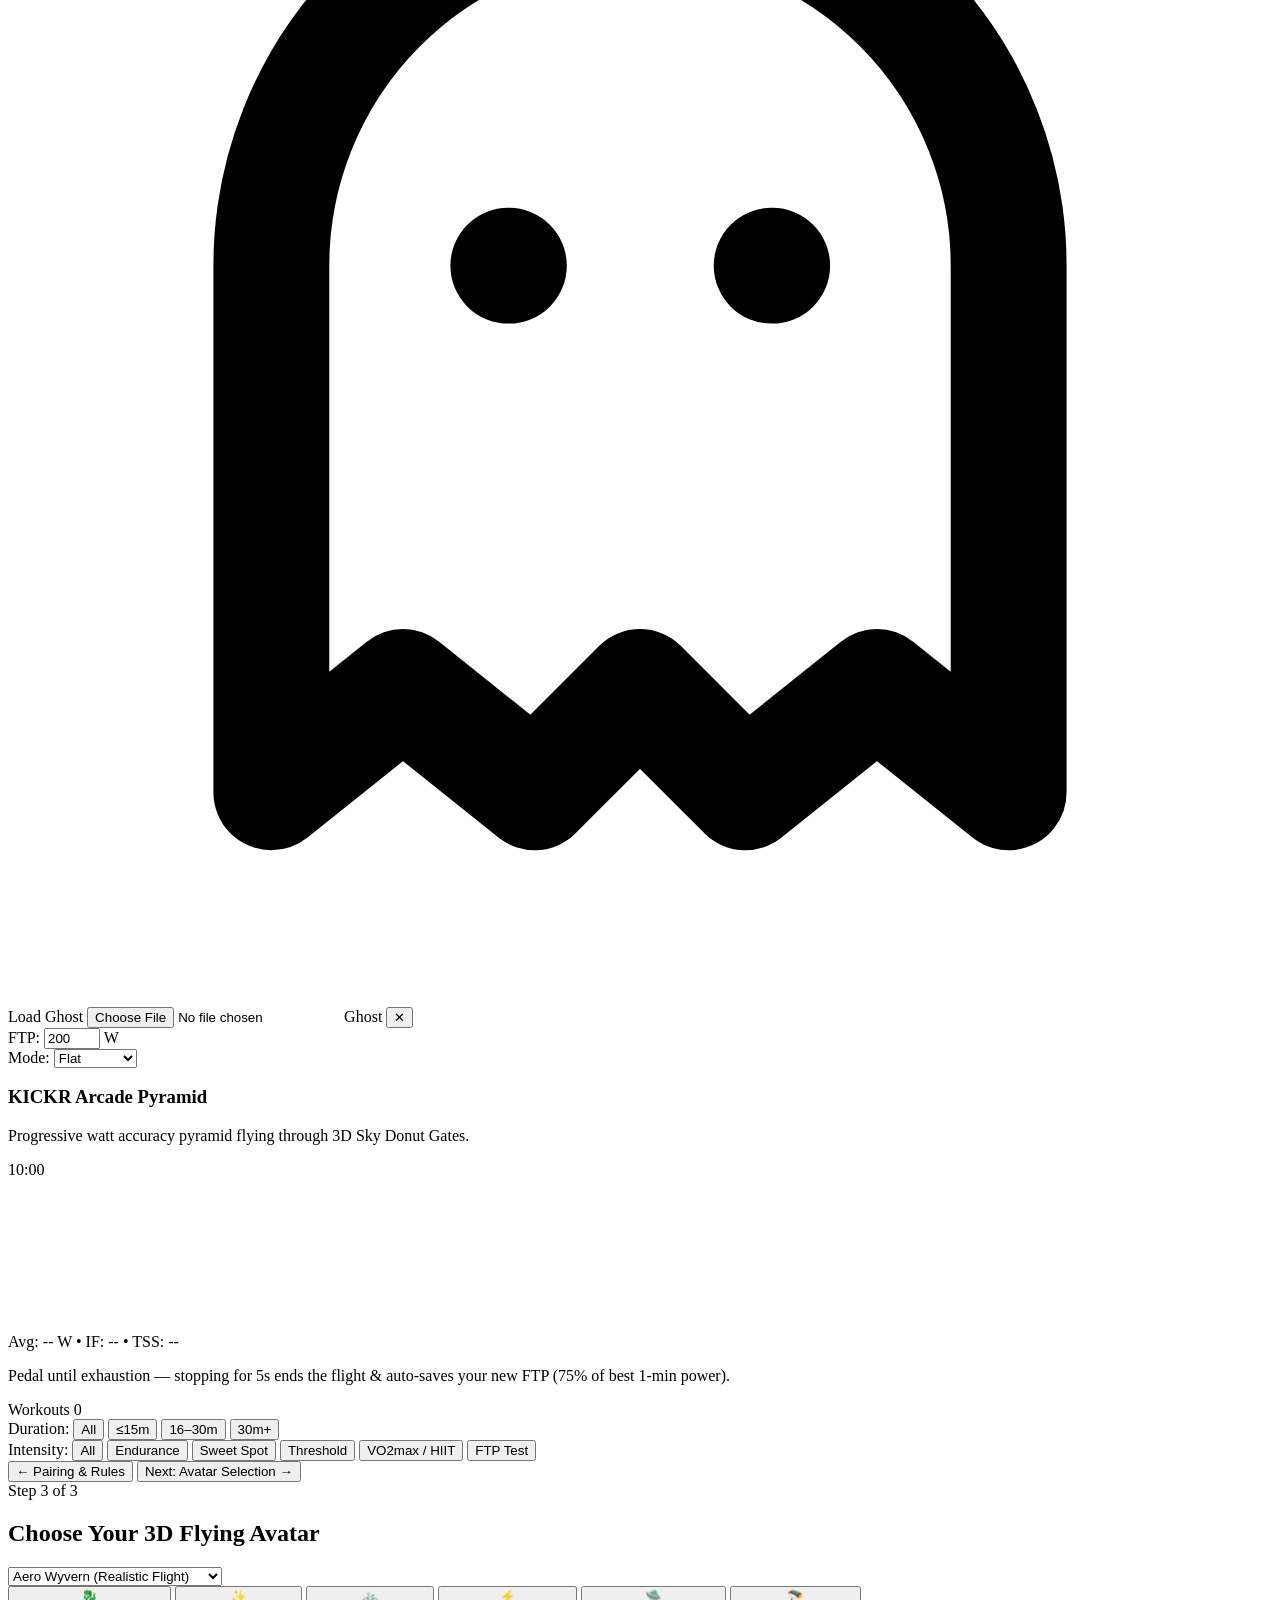
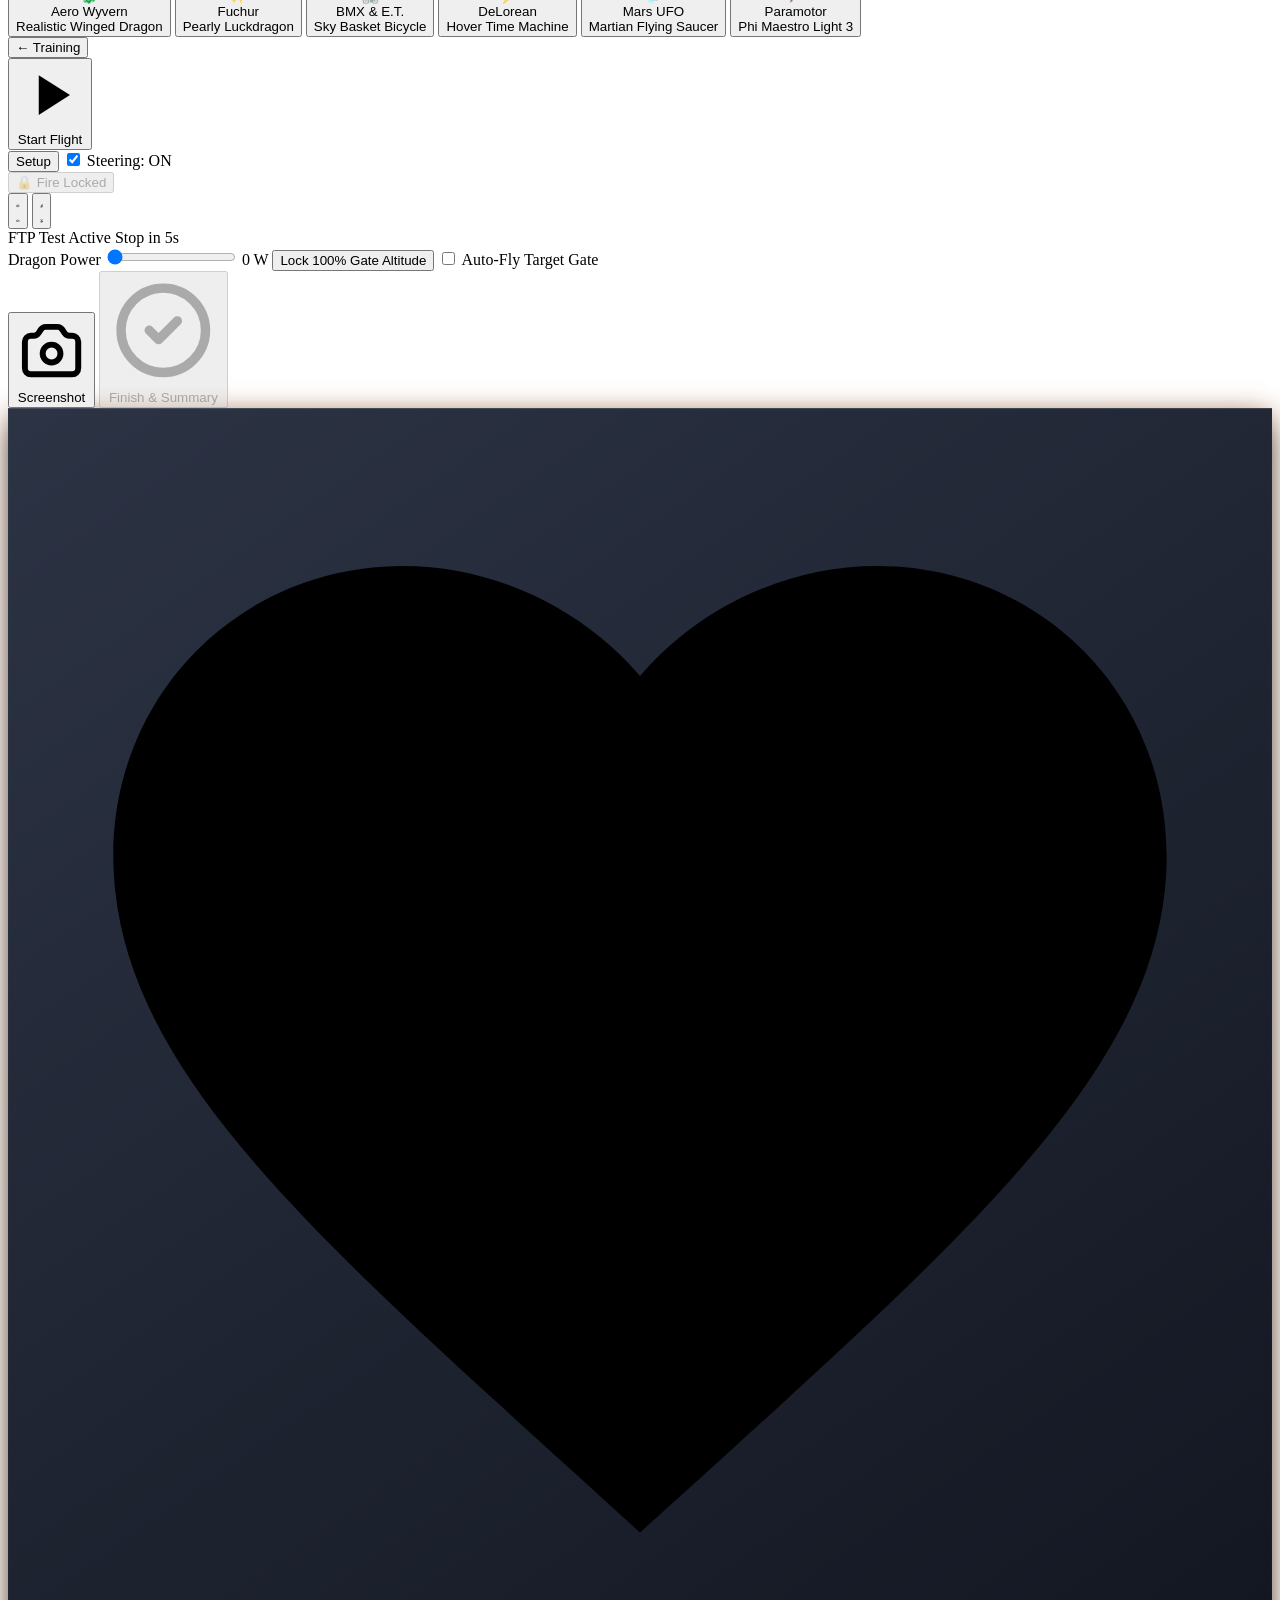
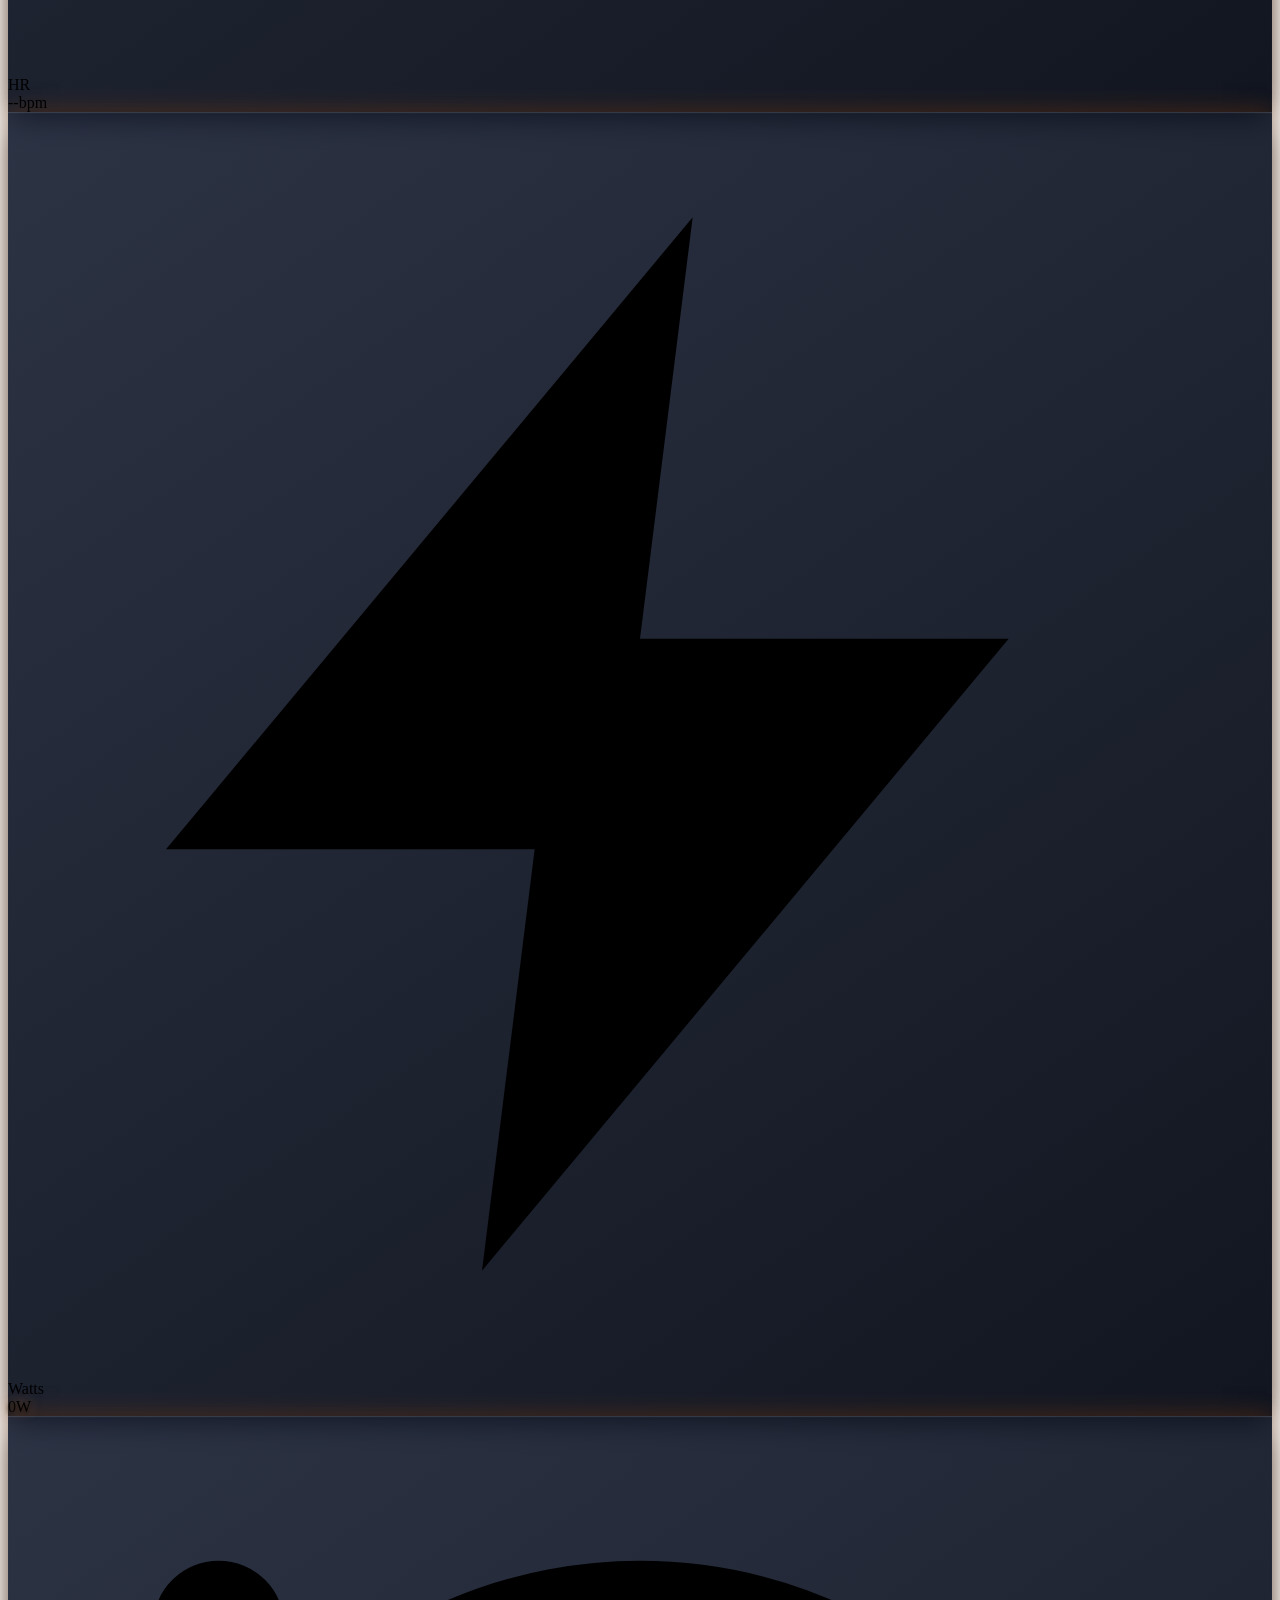
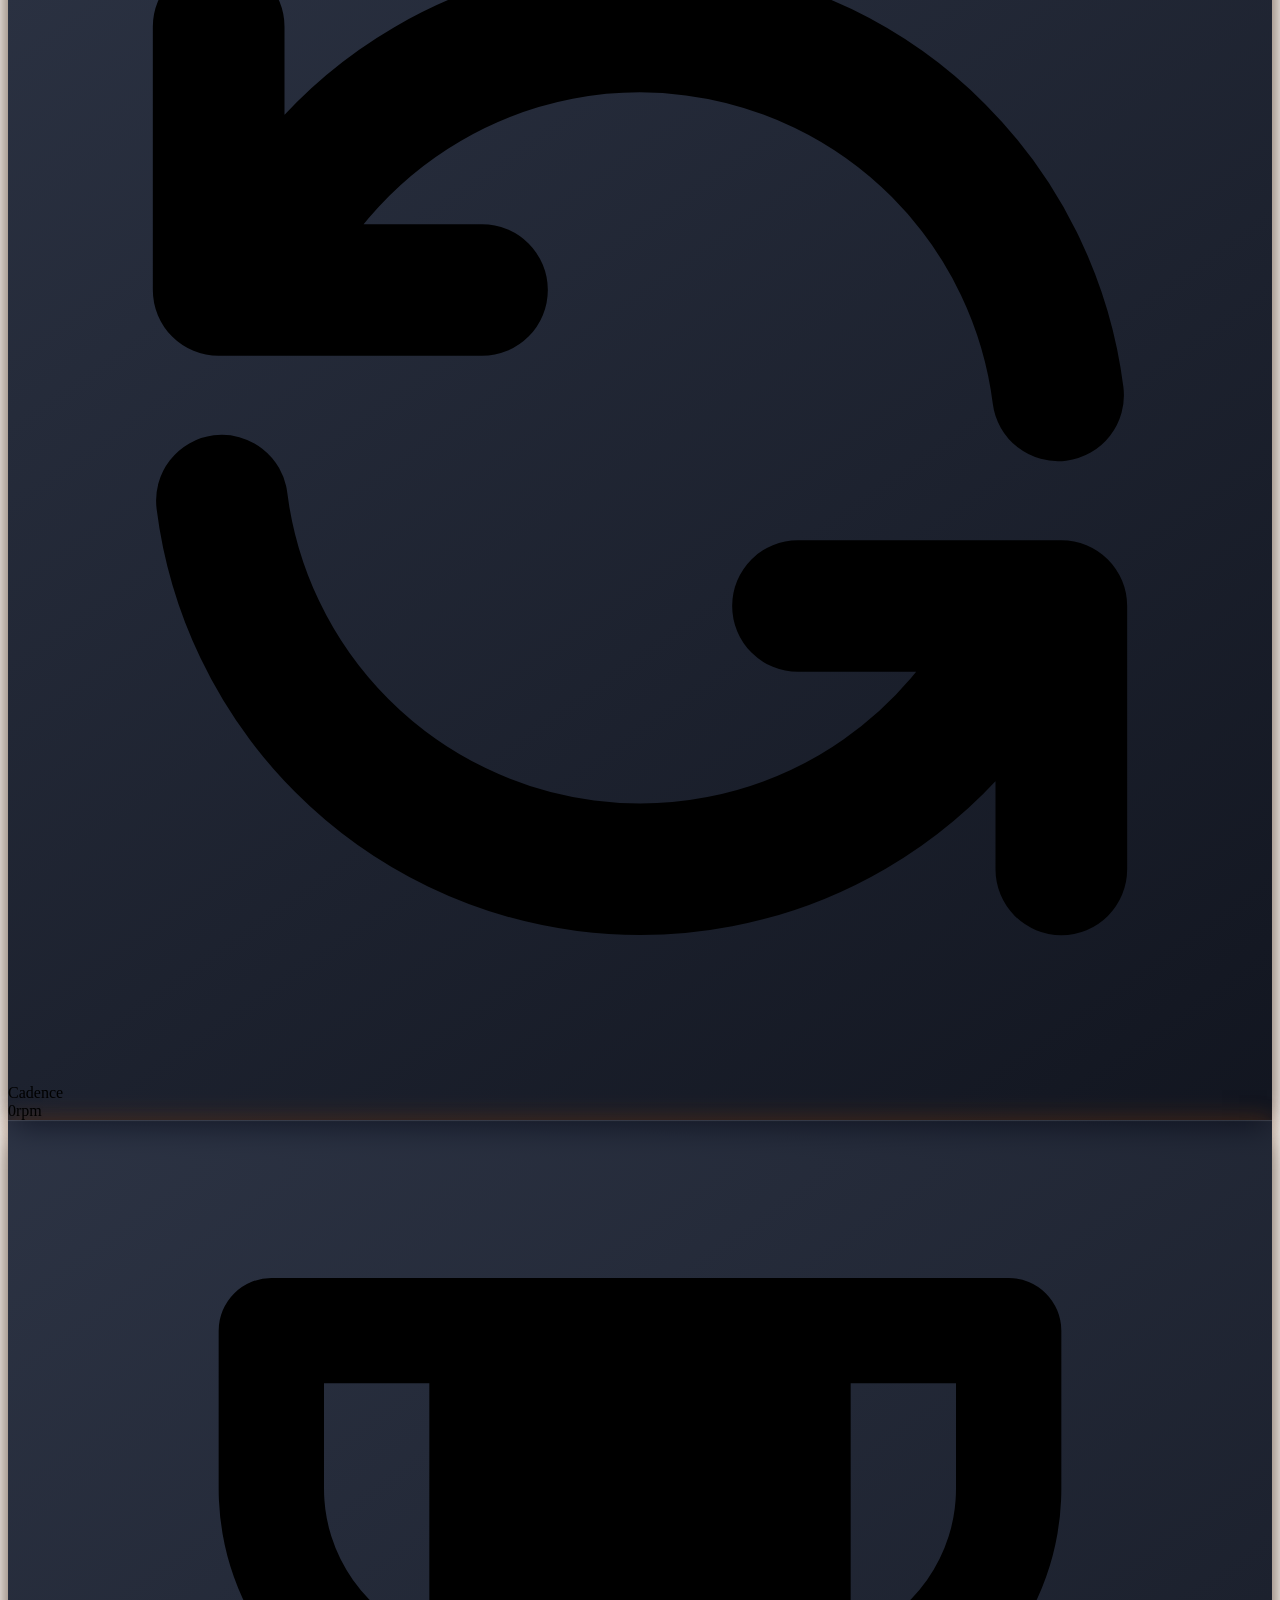
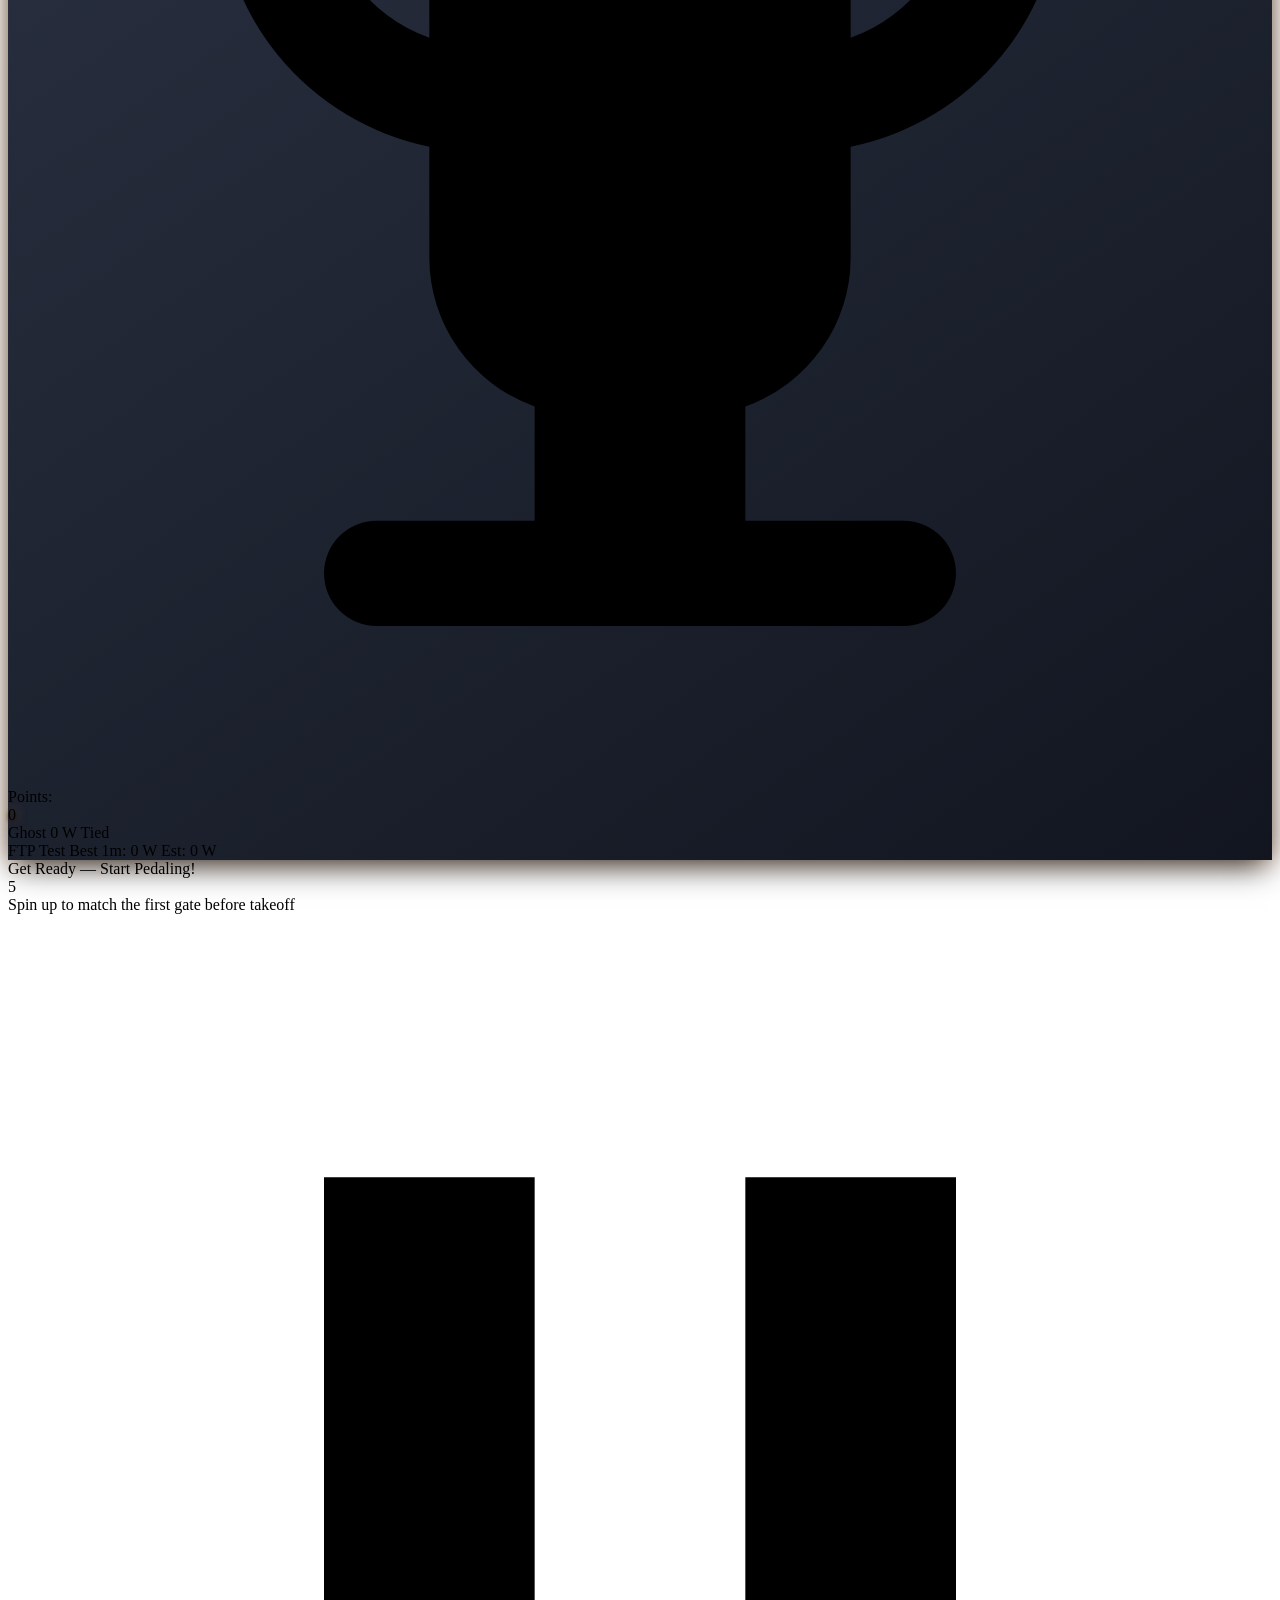
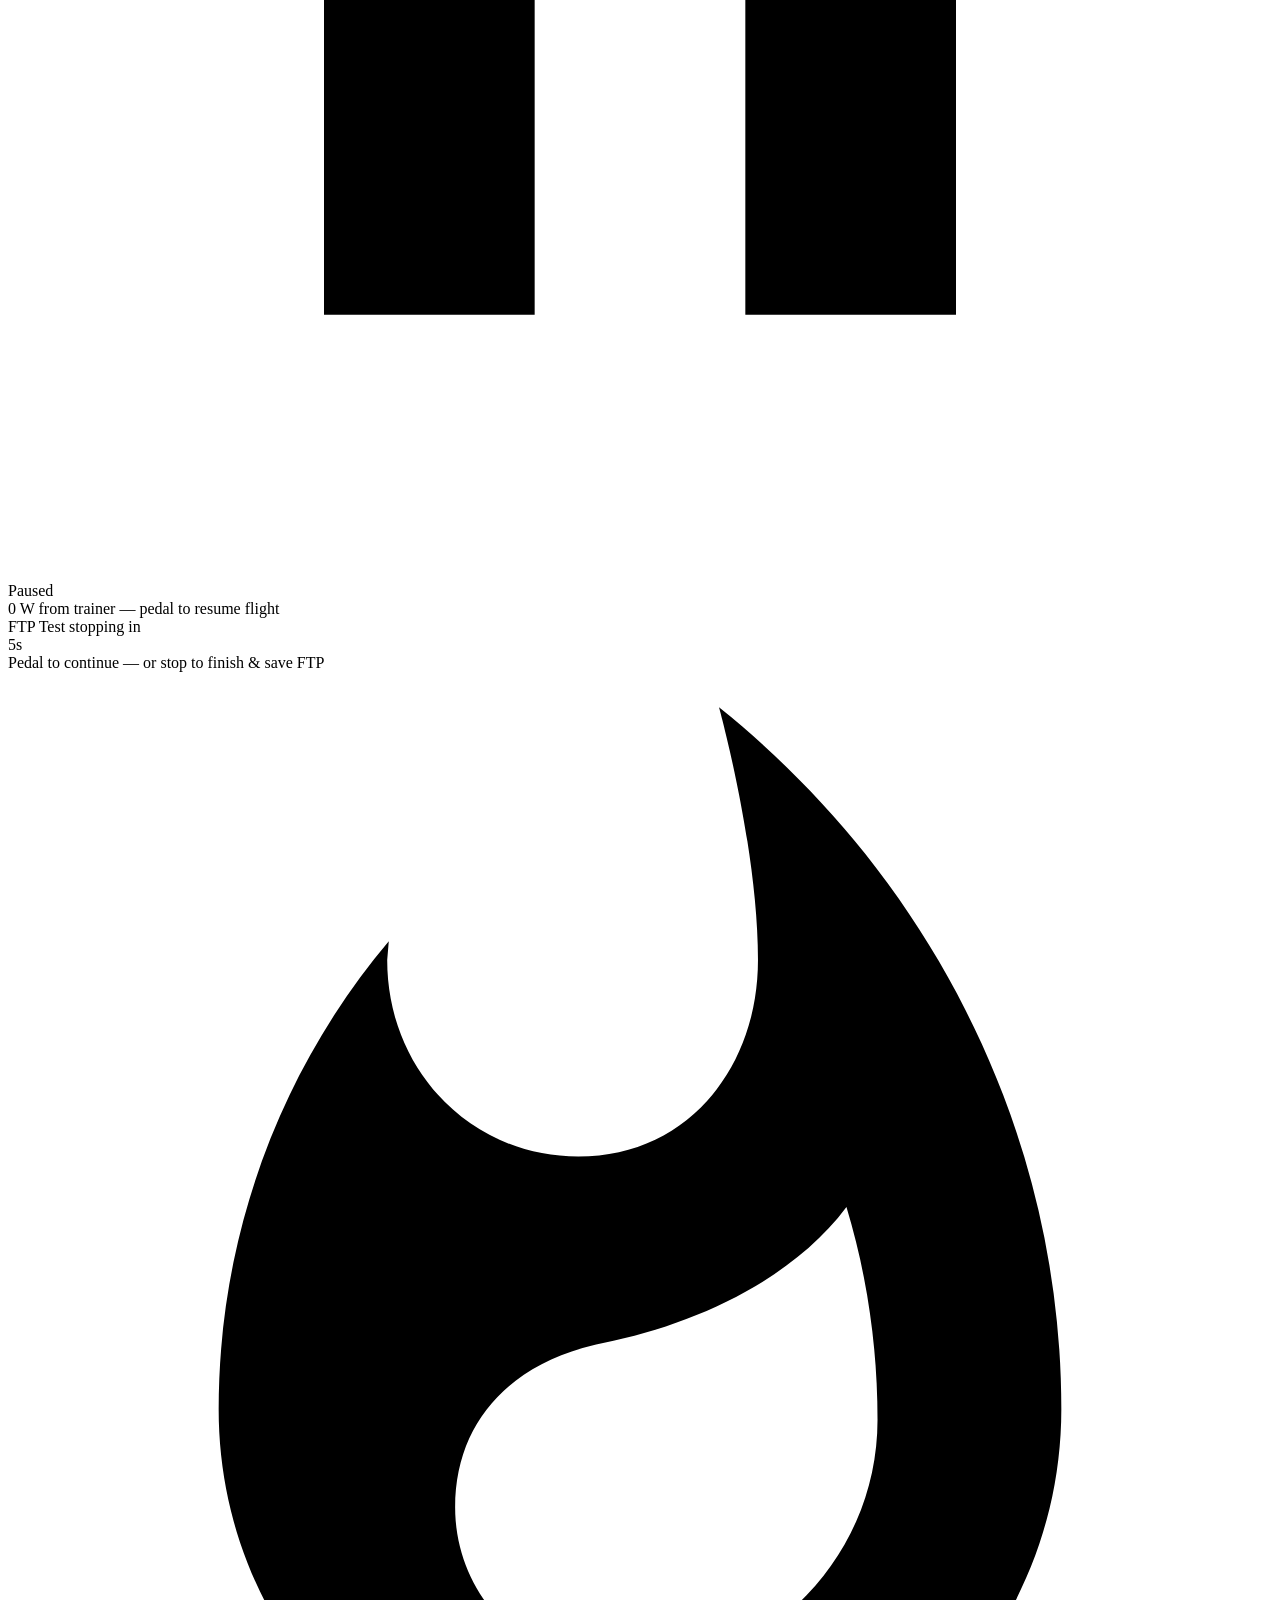
==== commit df82bd84: "FTP Tests: no birds, straight canyon" ====
--- a/index.html
+++ b/index.html
@@ -1725,15 +1725,25 @@
         <!-- CENTER ZERO-WATT PAUSE OVERLAY -->
         <div id="zeroWattPauseOverlay"
              class="hidden items-center justify-center pointer-events-none select-none my-auto">
-            <div class="bg-gray-950/80 backdrop-blur-md border-2 border-amber-400/60 rounded-2xl px-6 py-3.5 shadow-2xl flex items-center gap-3.5">
-                <div class="w-10 h-10 rounded-xl bg-amber-500/20 border border-amber-400/50 flex items-center justify-center text-amber-300 shrink-0" aria-hidden="true">
-                    <svg class="w-5 h-5" fill="currentColor" viewBox="0 0 24 24">
-                        <path d="M6 5h4v14H6V5zm8 0h4v14h-4V5z"/>
-                    </svg>
-                </div>
-                <div class="text-left">
-                    <div class="text-lg sm:text-xl font-black uppercase tracking-widest text-amber-300 leading-tight">Paused</div>
-                    <div class="text-xs sm:text-sm font-semibold text-gray-200">0 W from trainer &mdash; pedal to resume flight</div>
+            <div id="zeroWattPauseCard" class="bg-gray-950/85 backdrop-blur-md border-2 border-amber-400/60 rounded-2xl px-6 py-4 shadow-2xl flex flex-col items-center gap-3 min-w-[280px] sm:min-w-[340px]">
+                <div class="flex items-center gap-3.5 w-full">
+                    <div class="w-10 h-10 rounded-xl bg-amber-500/20 border border-amber-400/50 flex items-center justify-center text-amber-300 shrink-0" aria-hidden="true">
+                        <svg class="w-5 h-5" fill="currentColor" viewBox="0 0 24 24">
+                            <path d="M6 5h4v14H6V5zm8 0h4v14h-4V5z"/>
+                        </svg>
+                    </div>
+                    <div class="text-left">
+                        <div class="text-lg sm:text-xl font-black uppercase tracking-widest text-amber-300 leading-tight">Paused</div>
+                        <div class="text-xs sm:text-sm font-semibold text-gray-200">0 W from trainer &mdash; pedal to resume flight</div>
+                    </div>
+                </div>
+                <div id="pauseFtpCountdownBlock" class="hidden w-full flex-col items-center gap-2 pt-3 border-t border-rose-500/40">
+                    <div class="text-xs sm:text-sm font-black uppercase tracking-wider text-rose-300">FTP Test stopping in</div>
+                    <div id="pauseFtpCountdownValue" class="text-5xl sm:text-6xl font-black font-mono tabular-nums text-rose-400 leading-none drop-shadow-[0_0_20px_rgba(251,113,133,0.65)]">5s</div>
+                    <div class="w-full h-2 rounded-full bg-gray-800/90 overflow-hidden border border-rose-500/30">
+                        <div id="pauseFtpCountdownBar" class="h-full bg-gradient-to-r from-rose-500 via-fuchsia-400 to-amber-400 transition-all duration-300" style="width: 100%;"></div>
+                    </div>
+                    <div class="text-[11px] sm:text-xs font-semibold text-gray-300">Pedal to continue &mdash; or stop to finish &amp; save FTP</div>
                 </div>
             </div>
         </div>
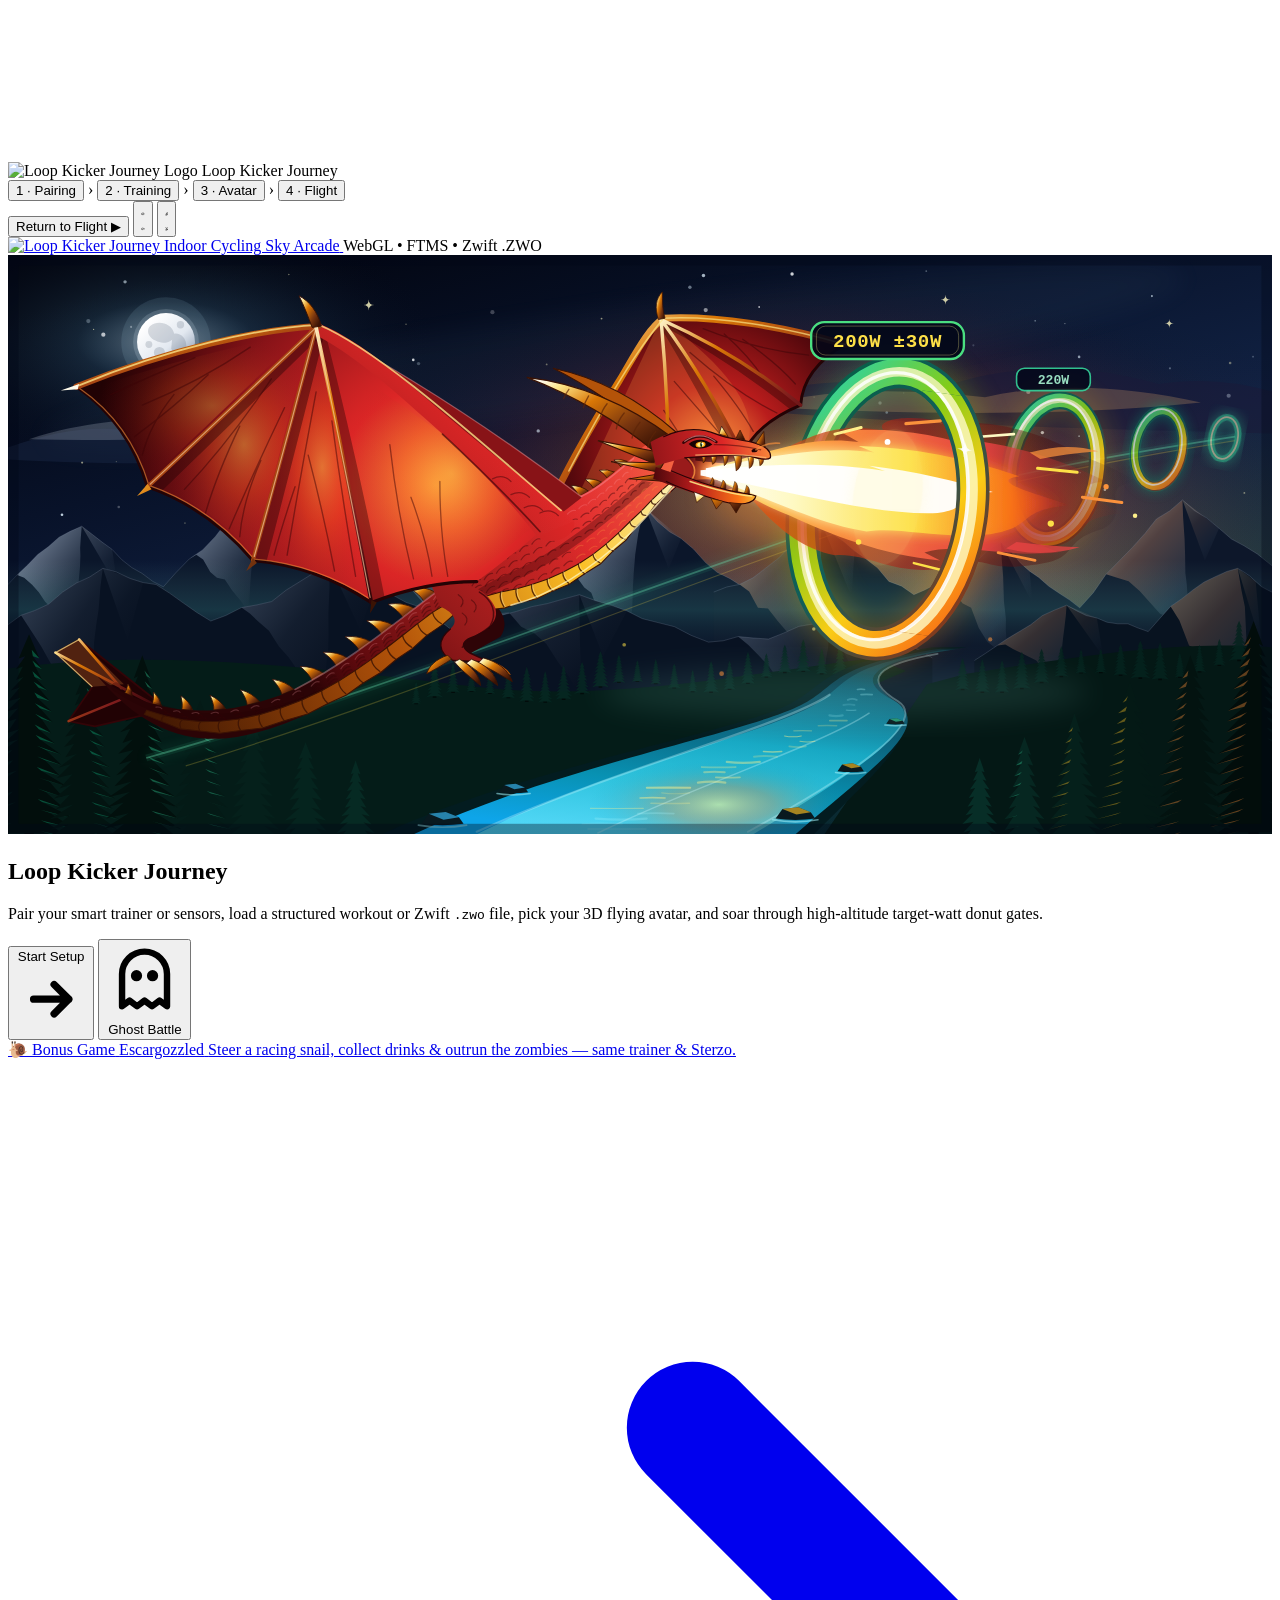
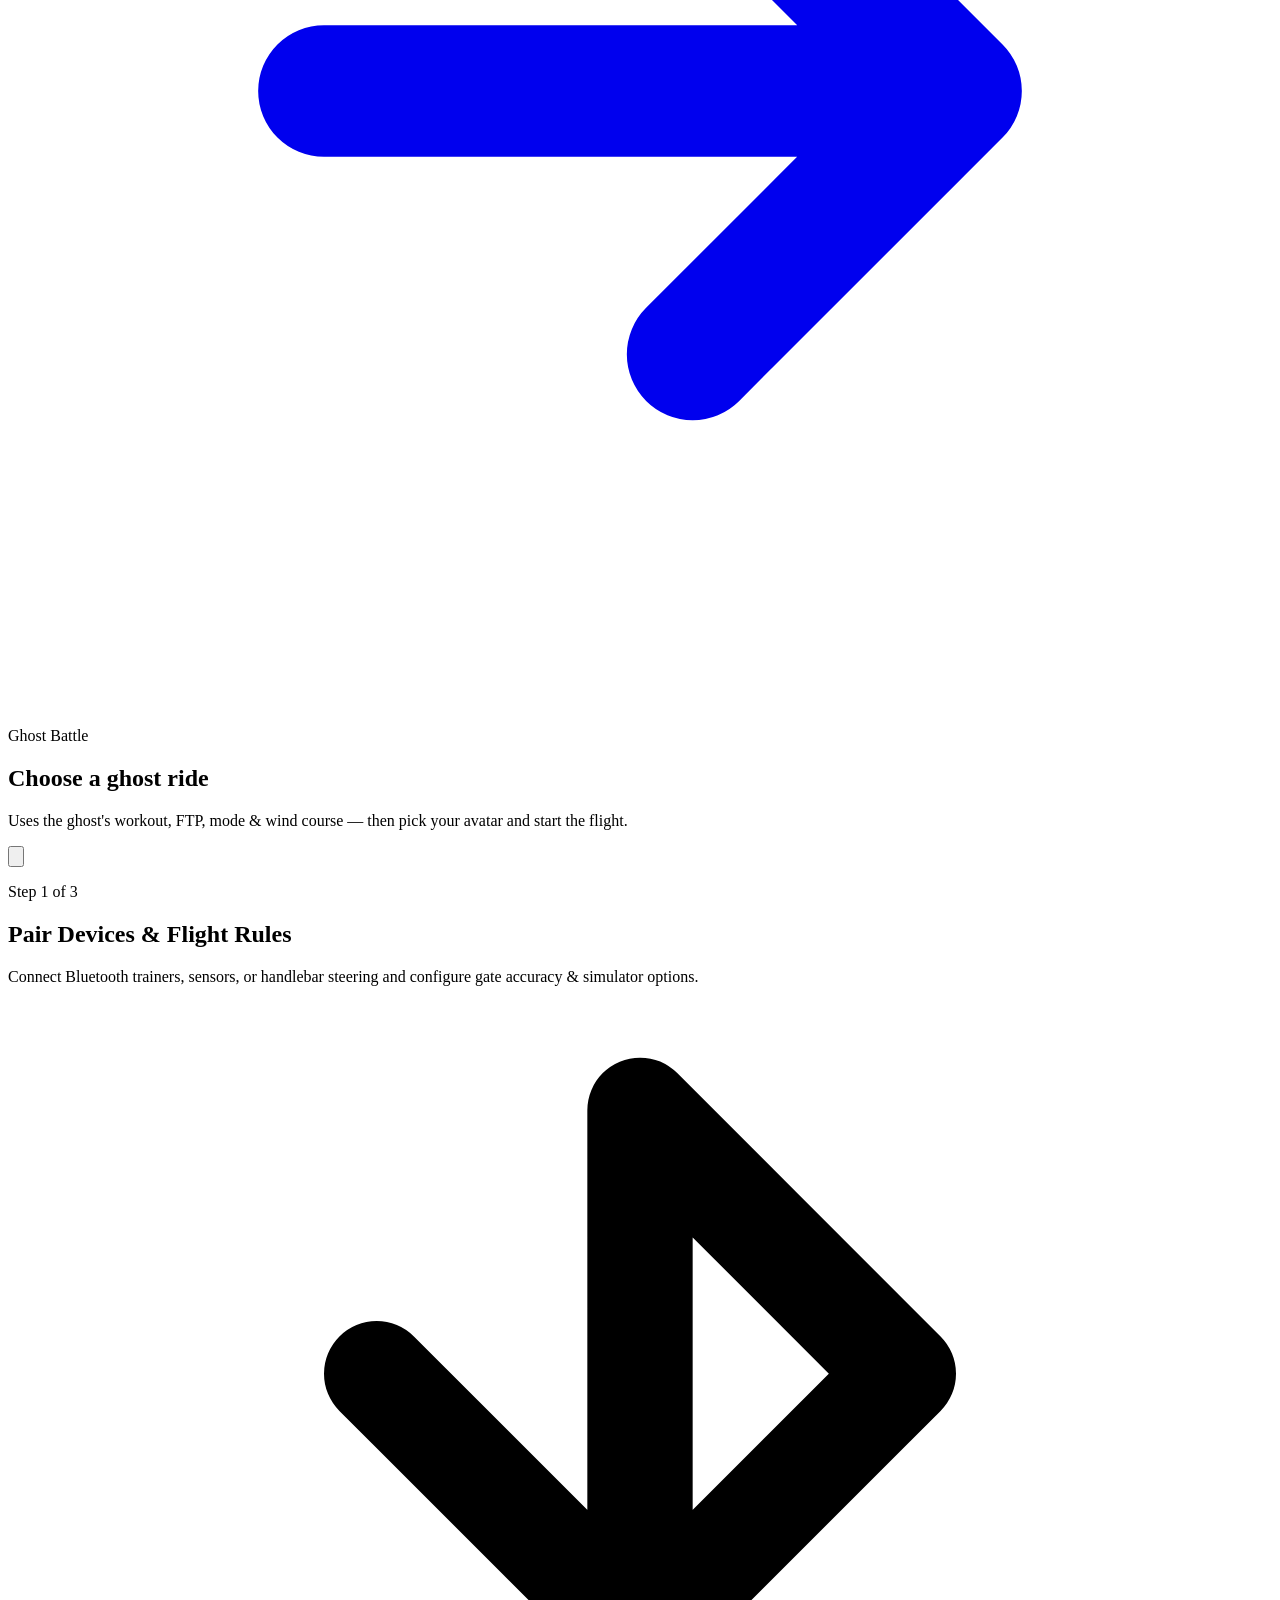
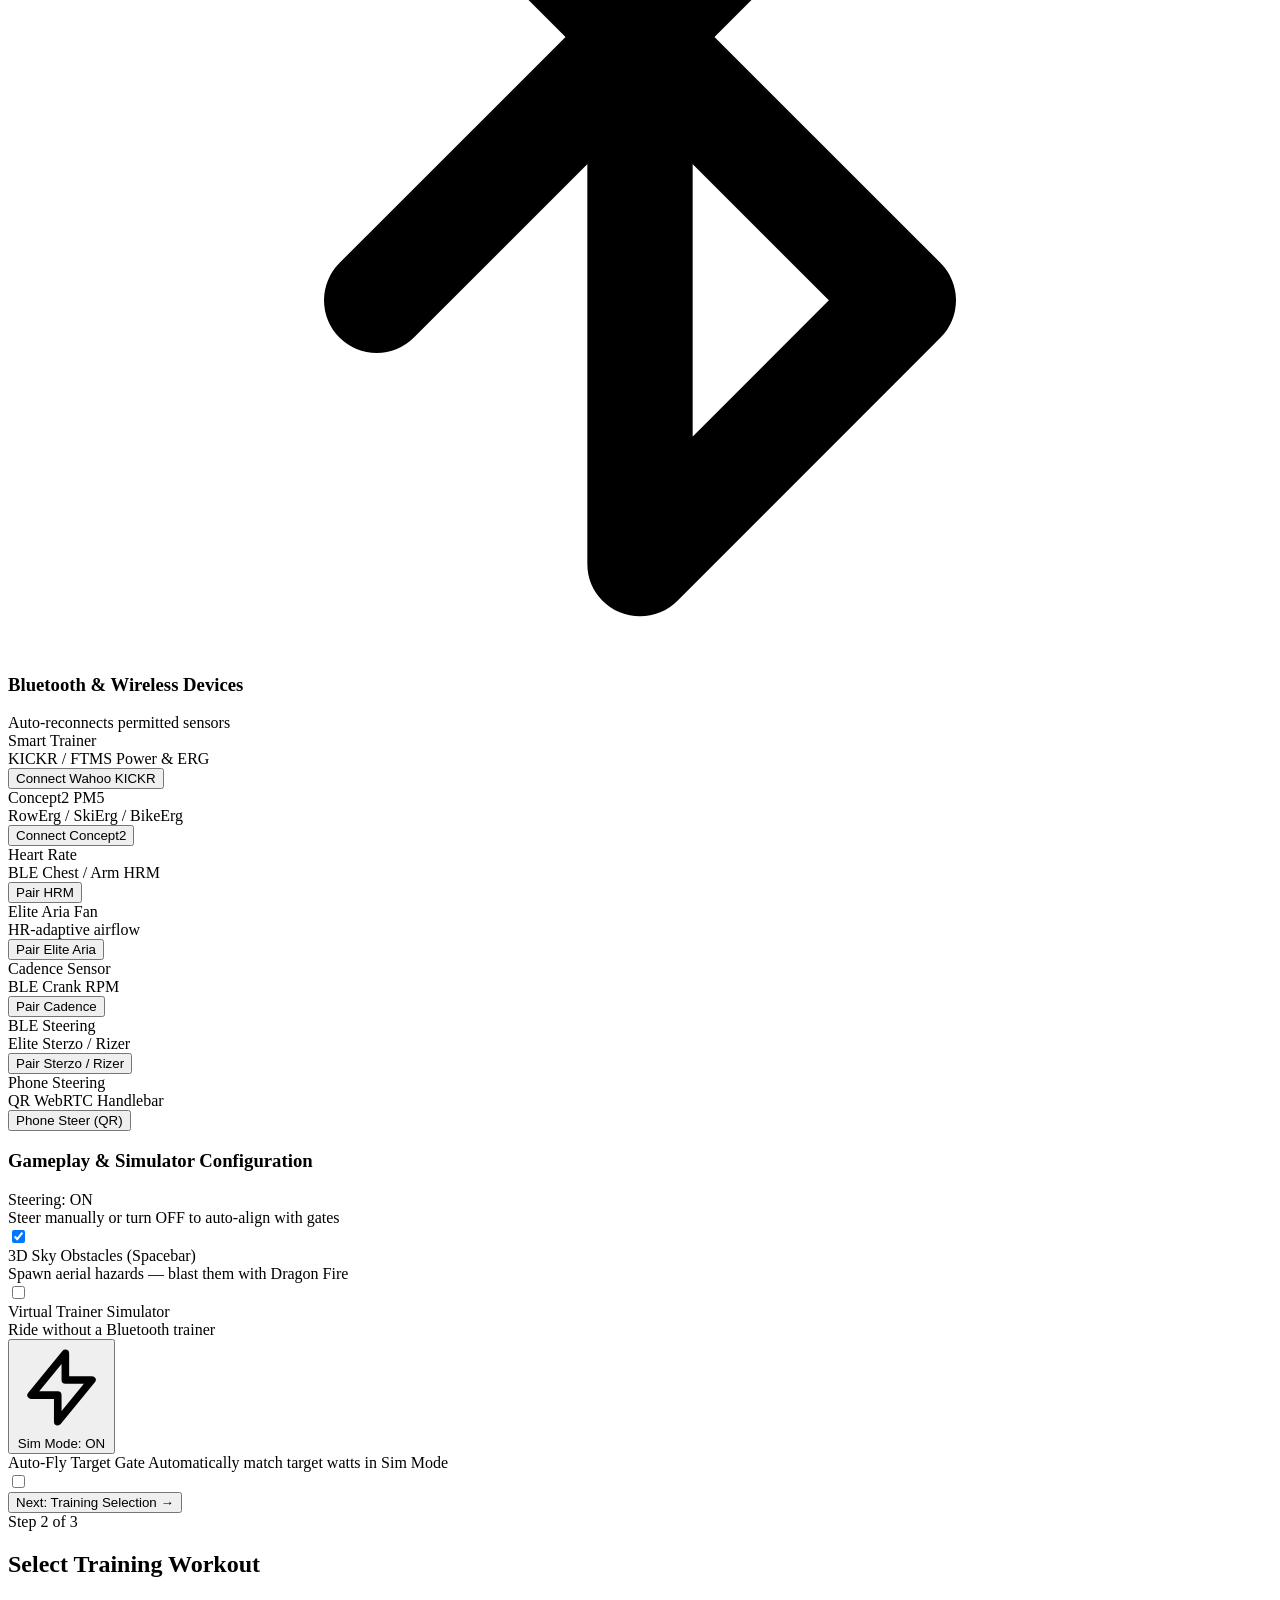
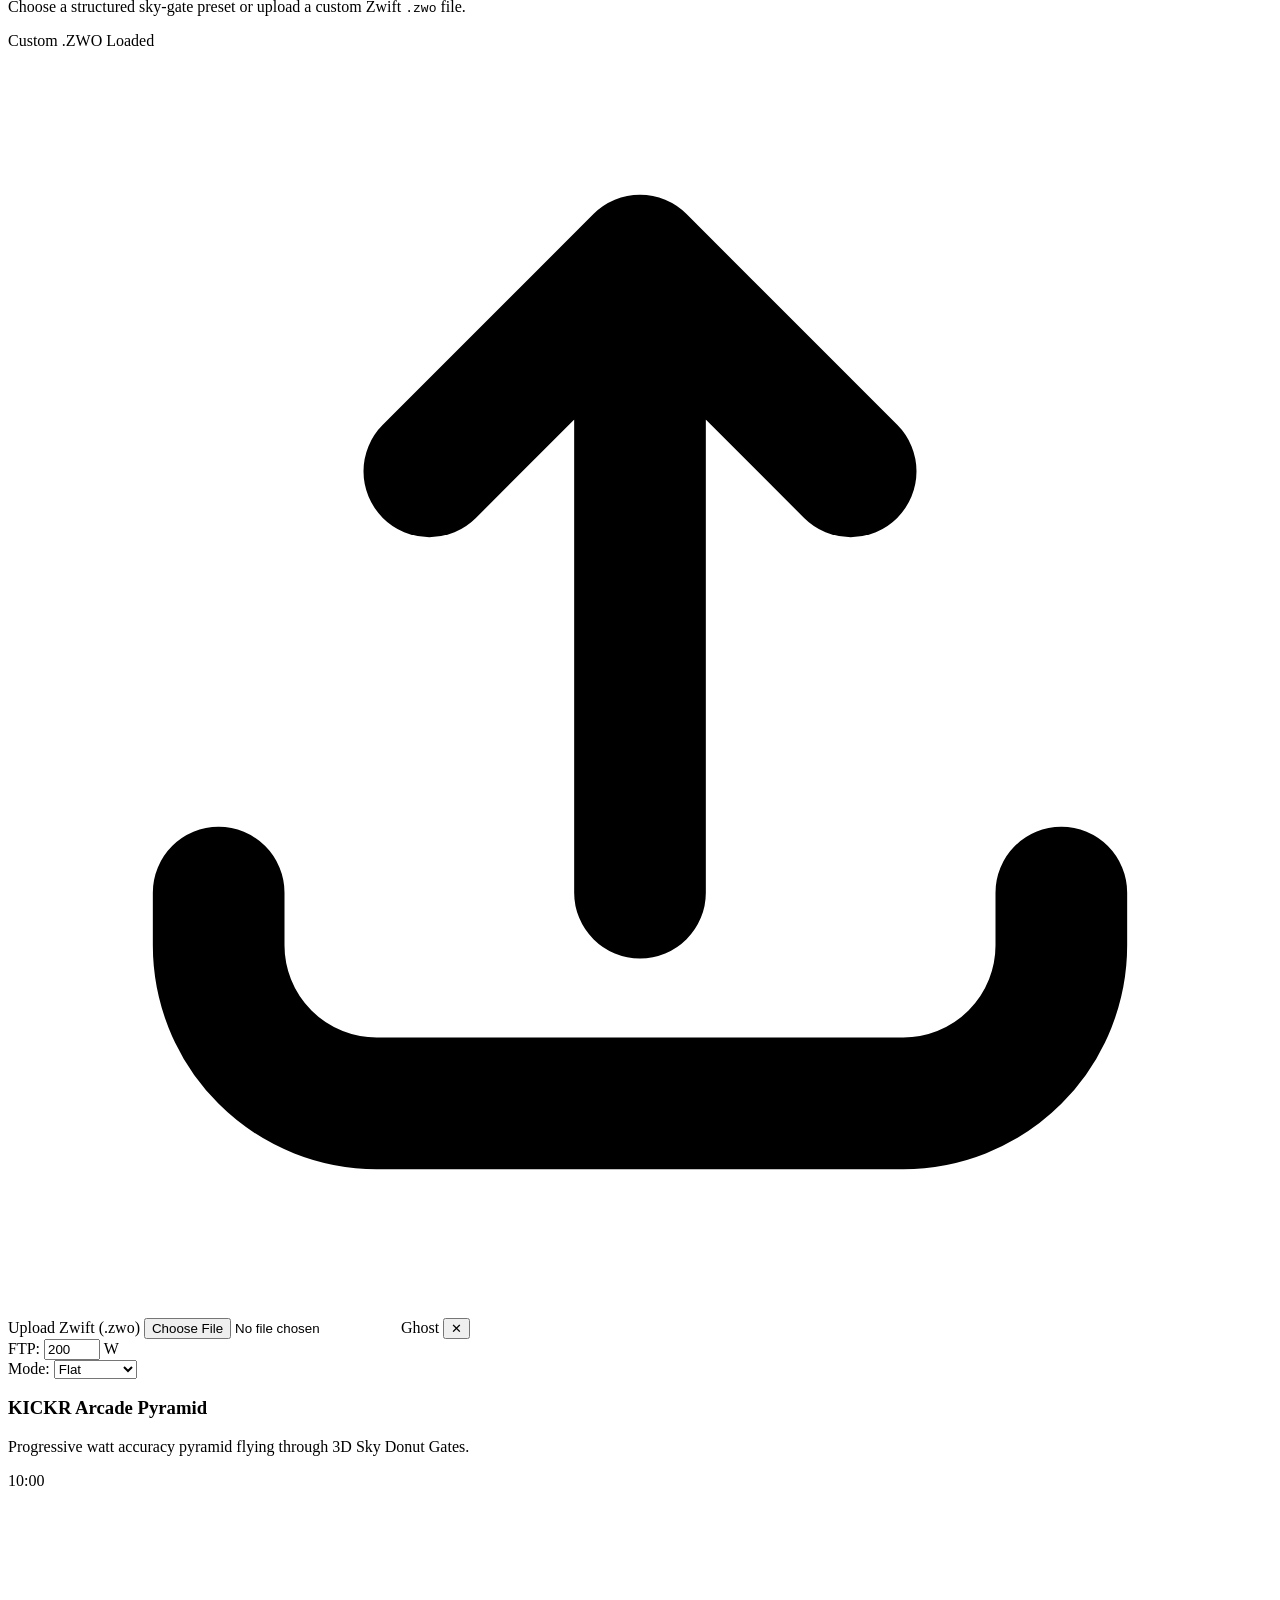
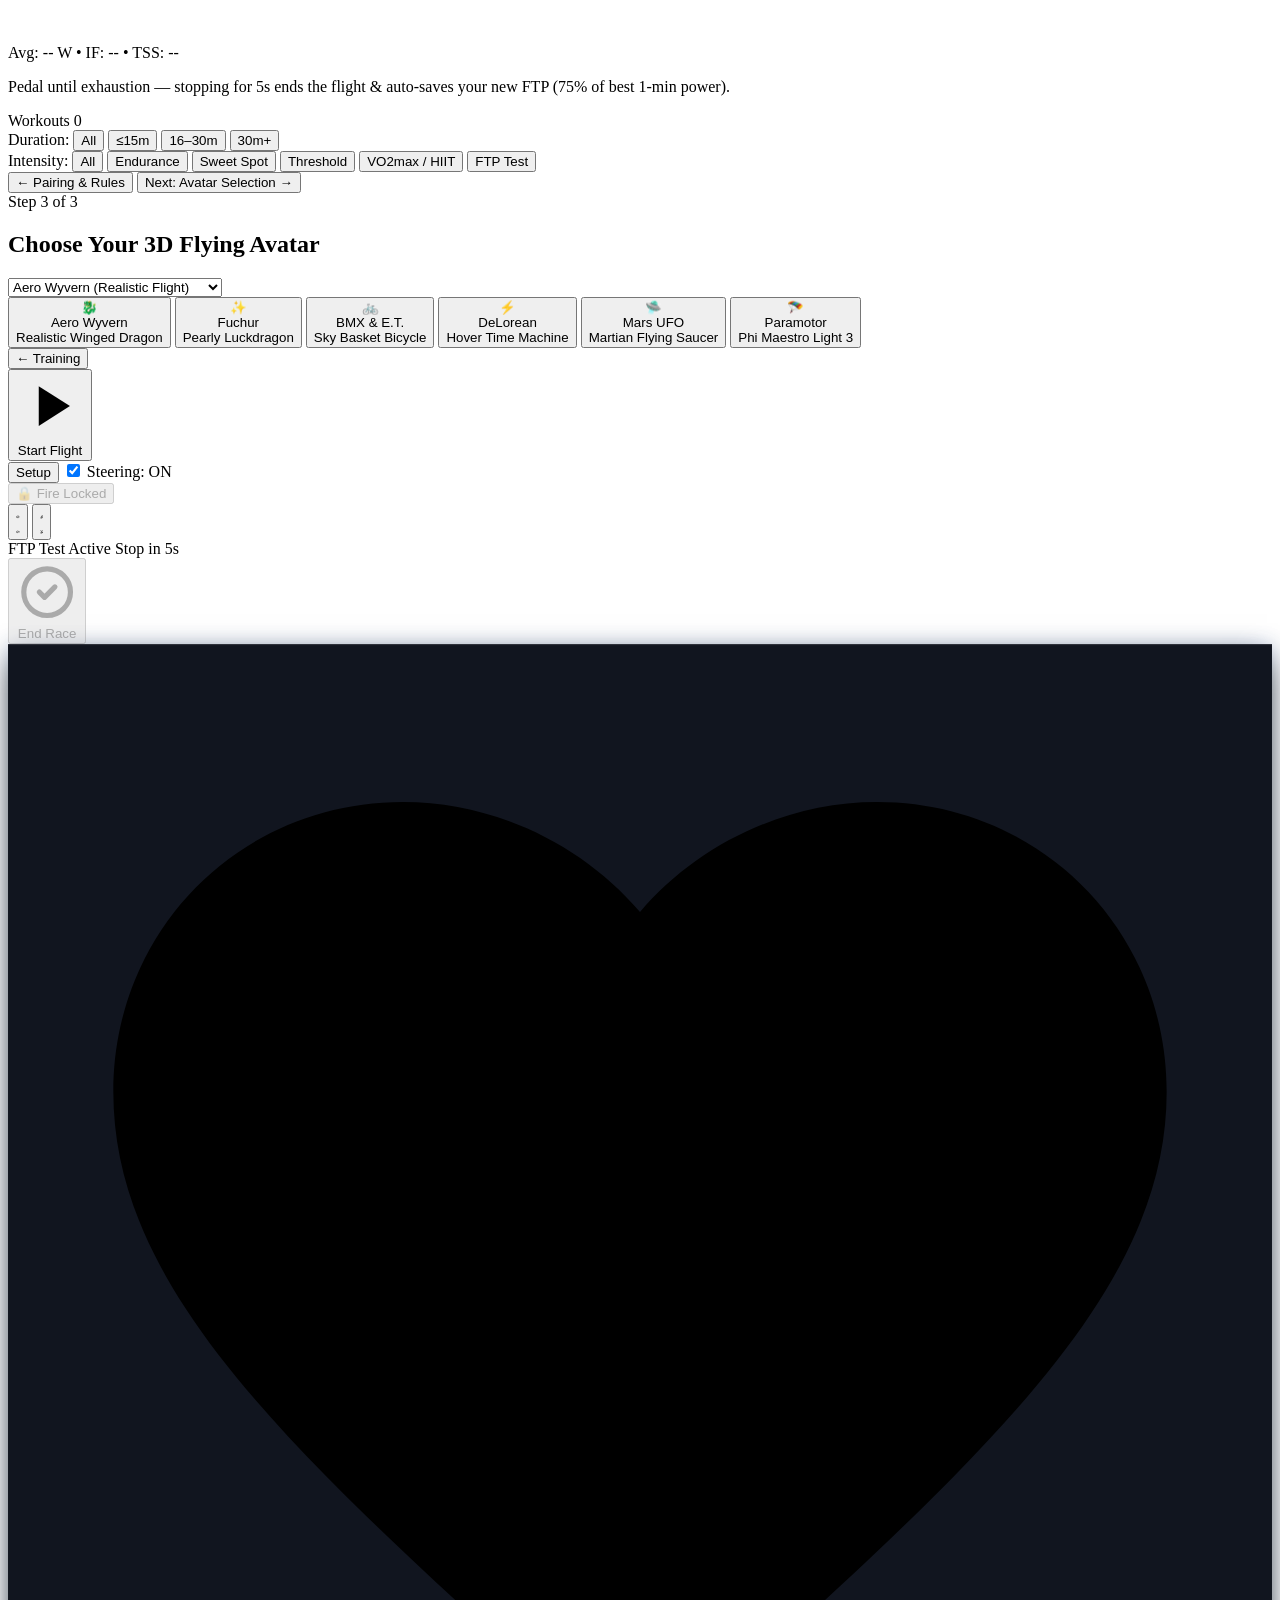
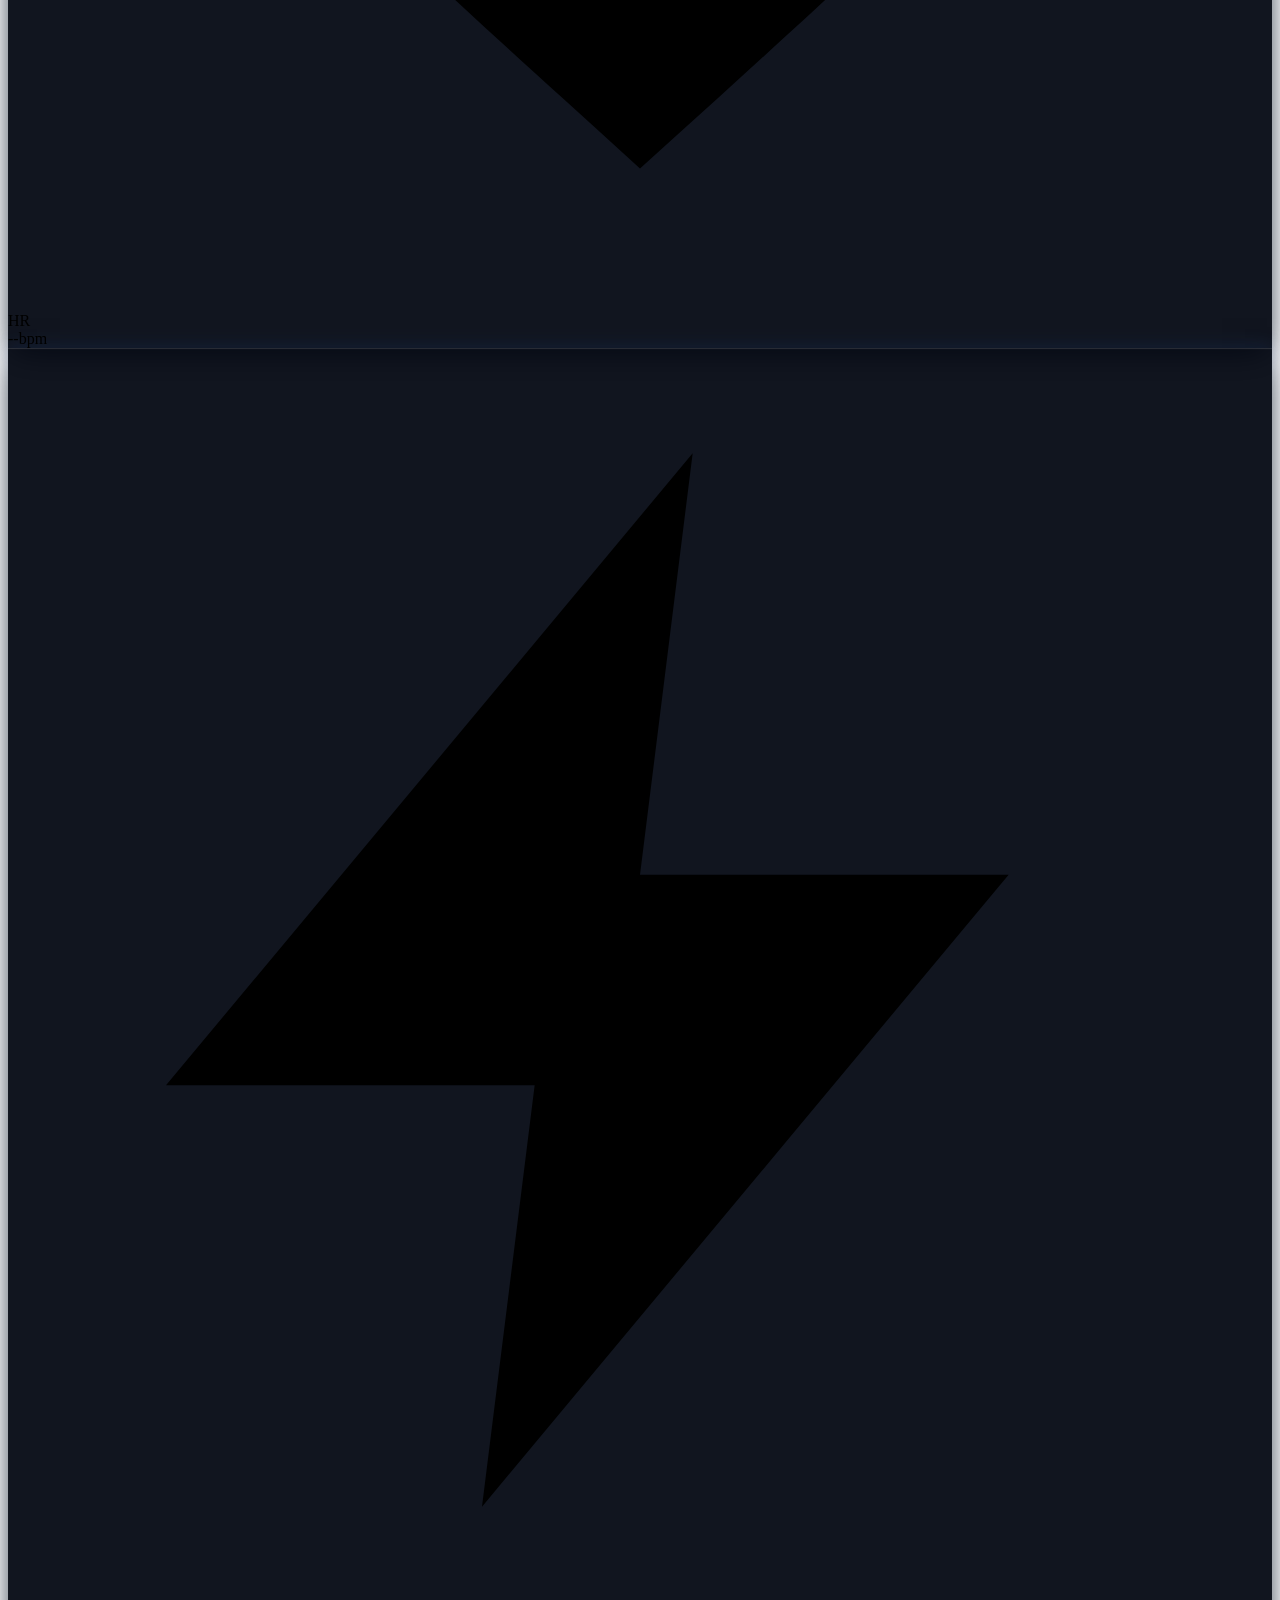
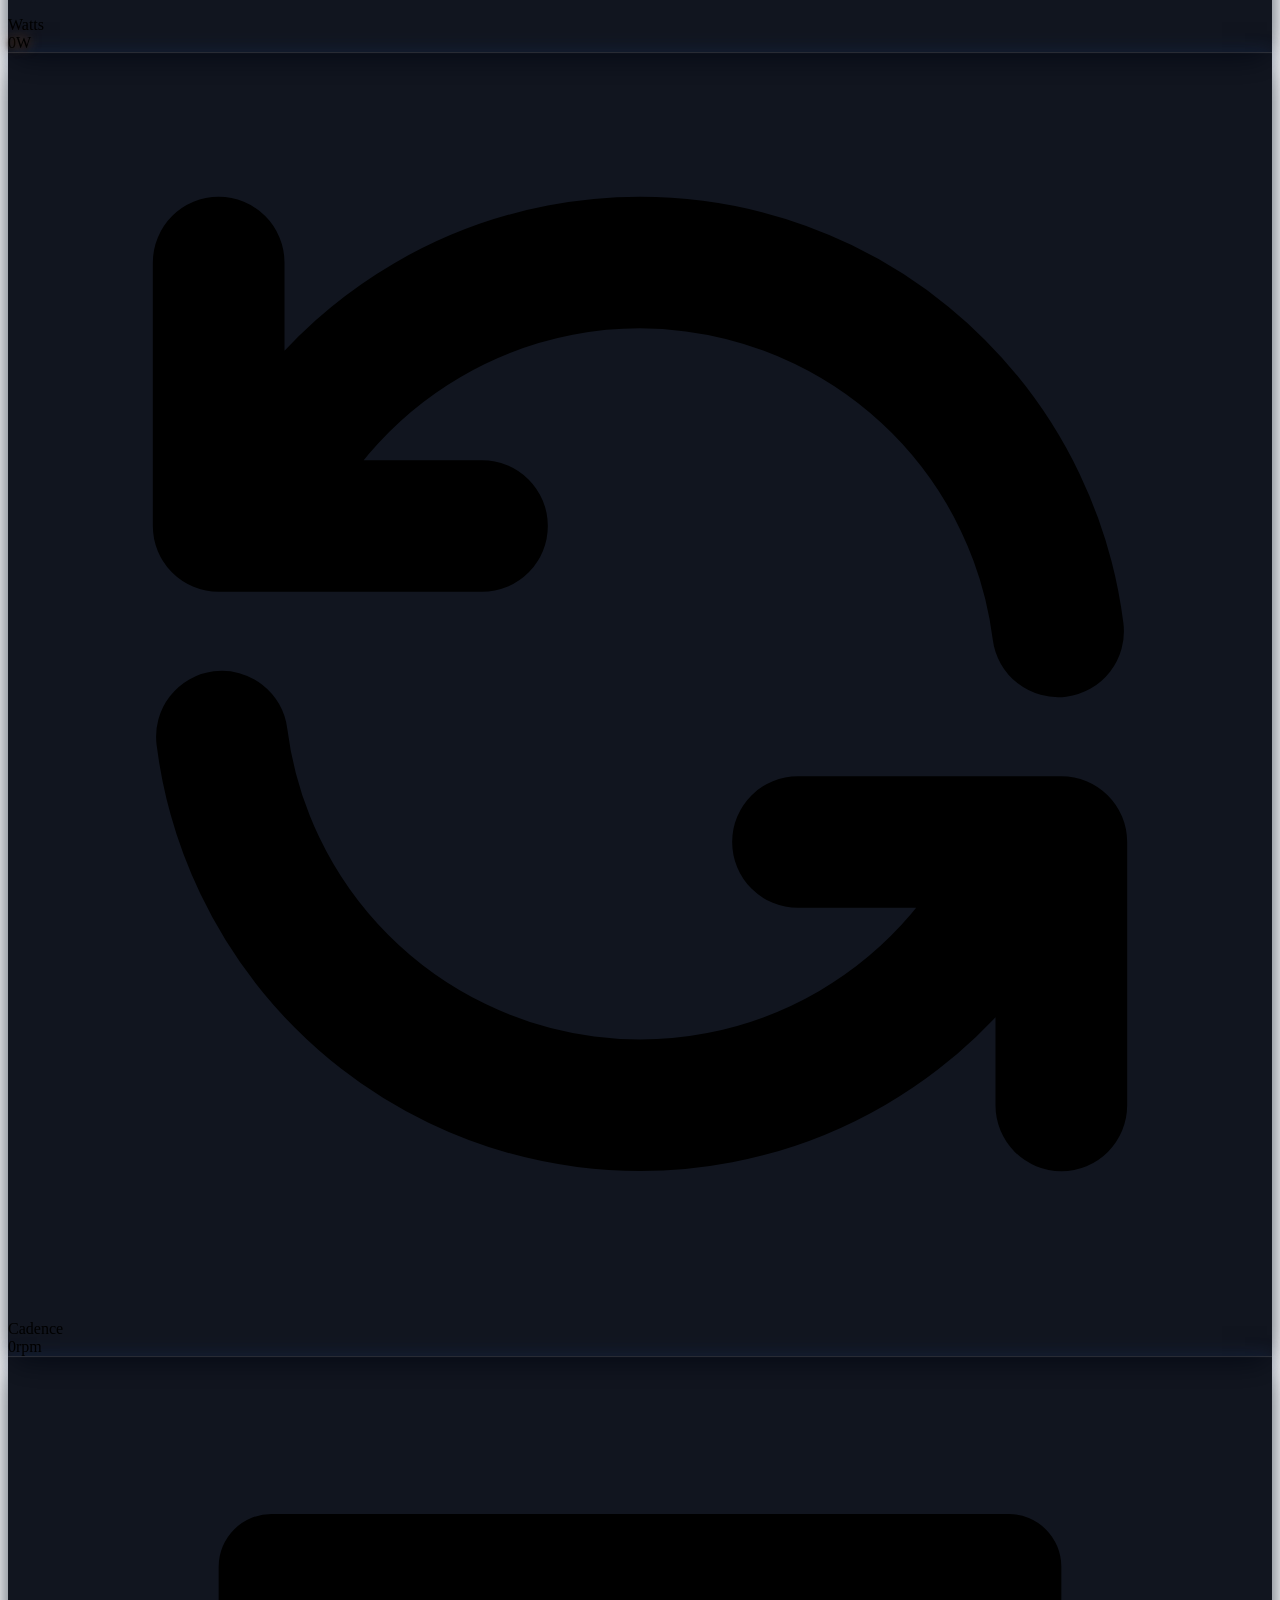
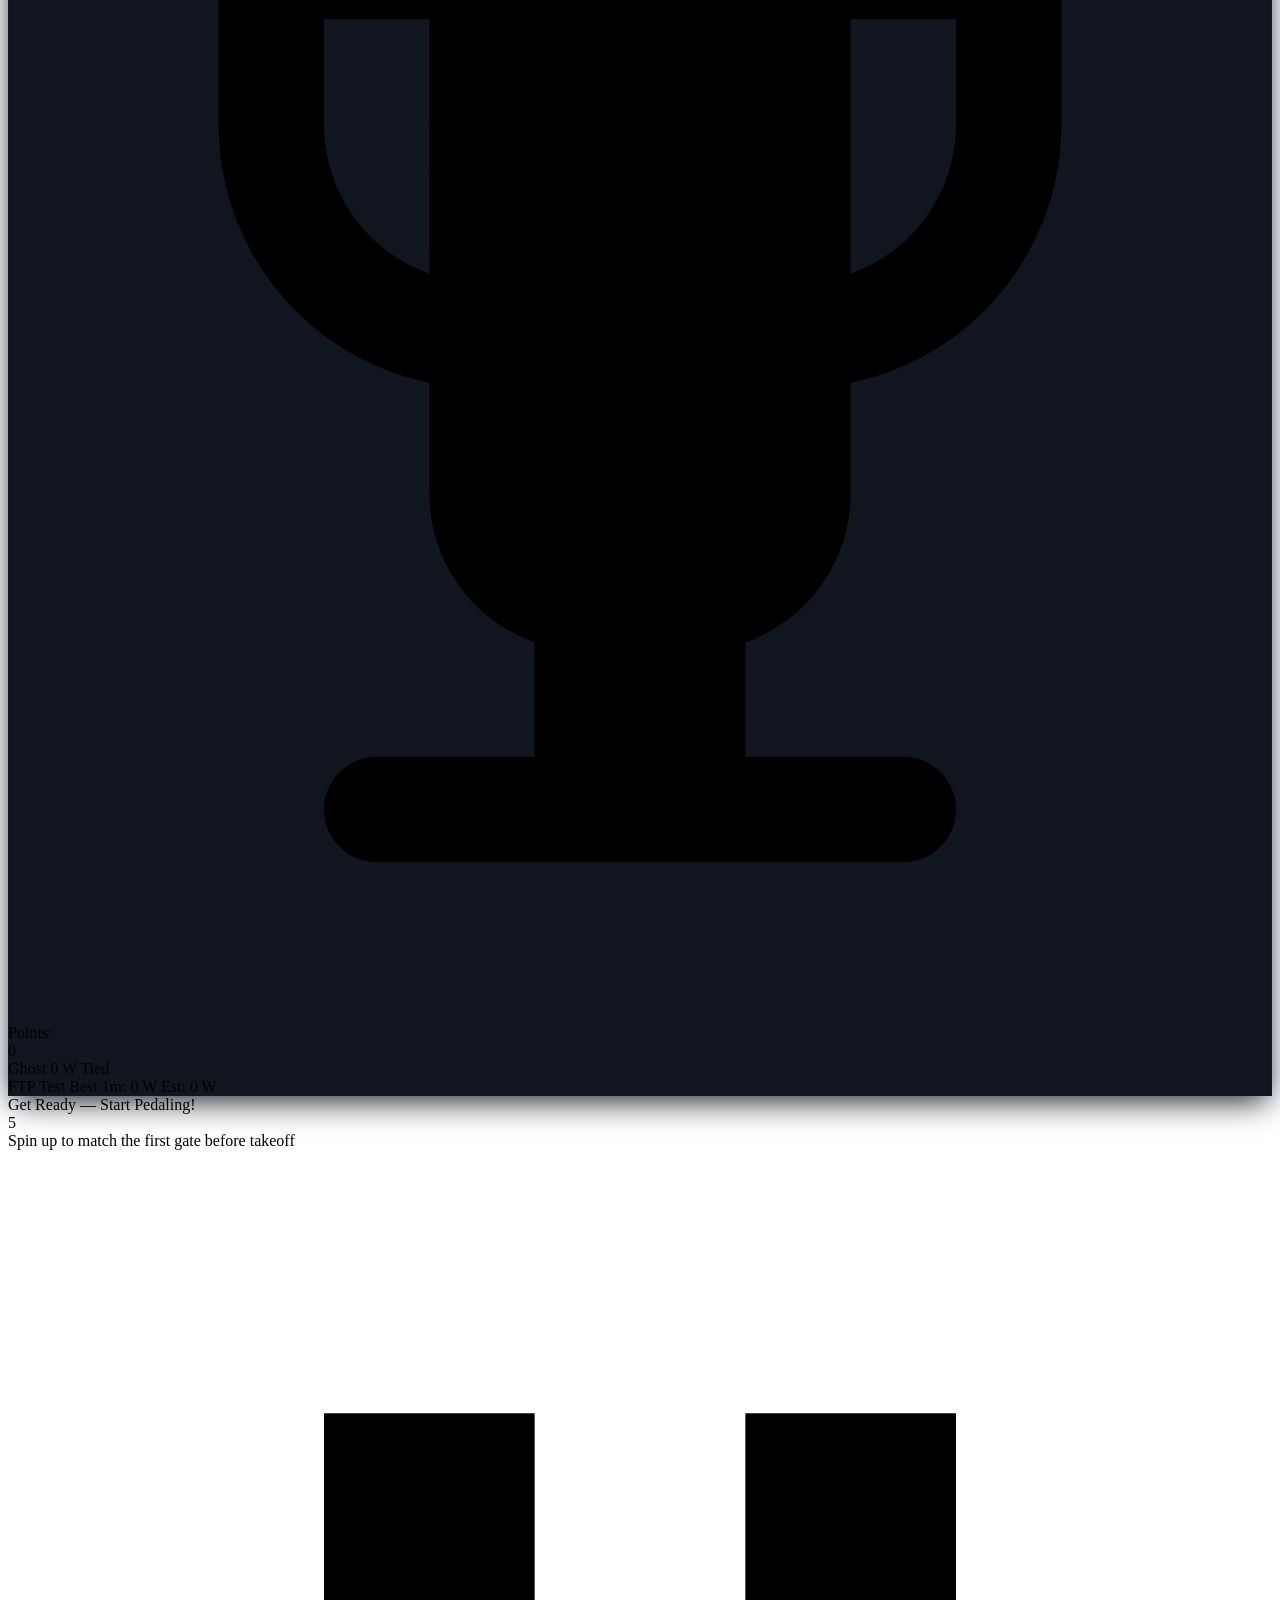
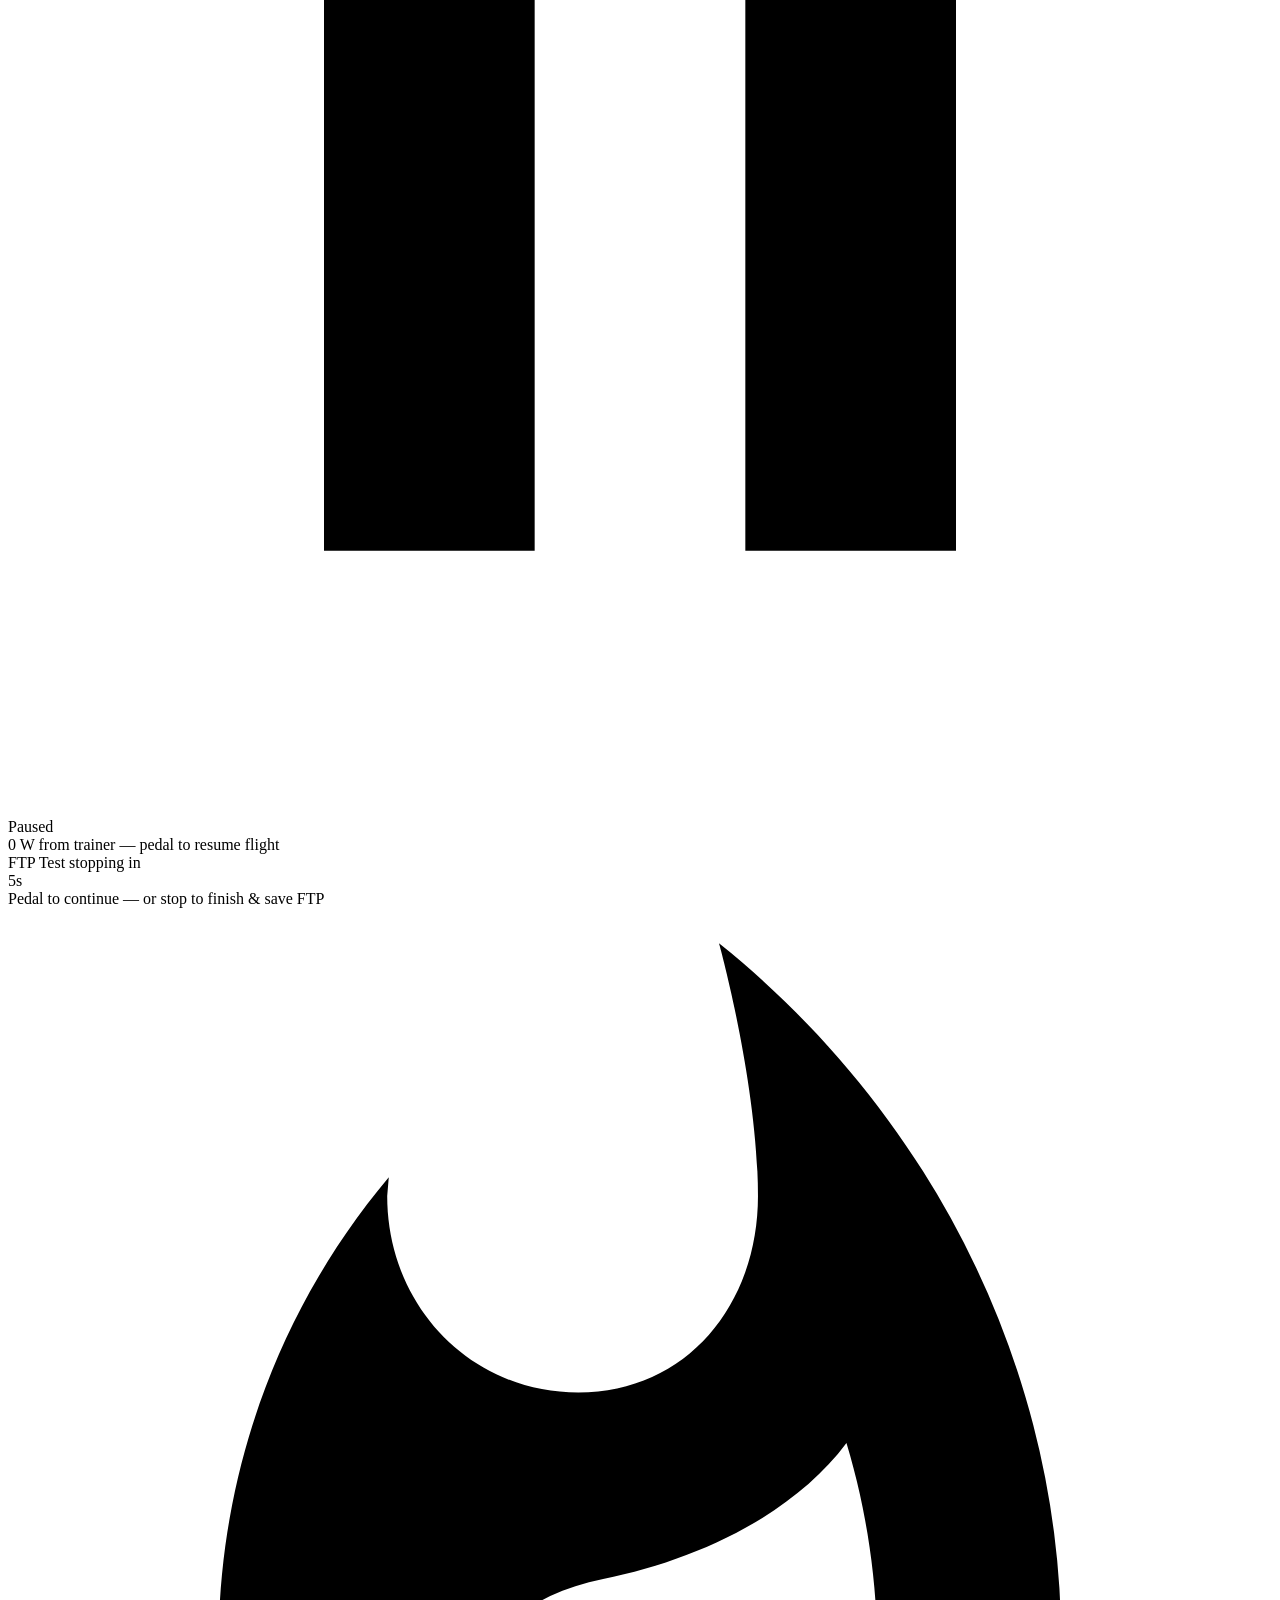
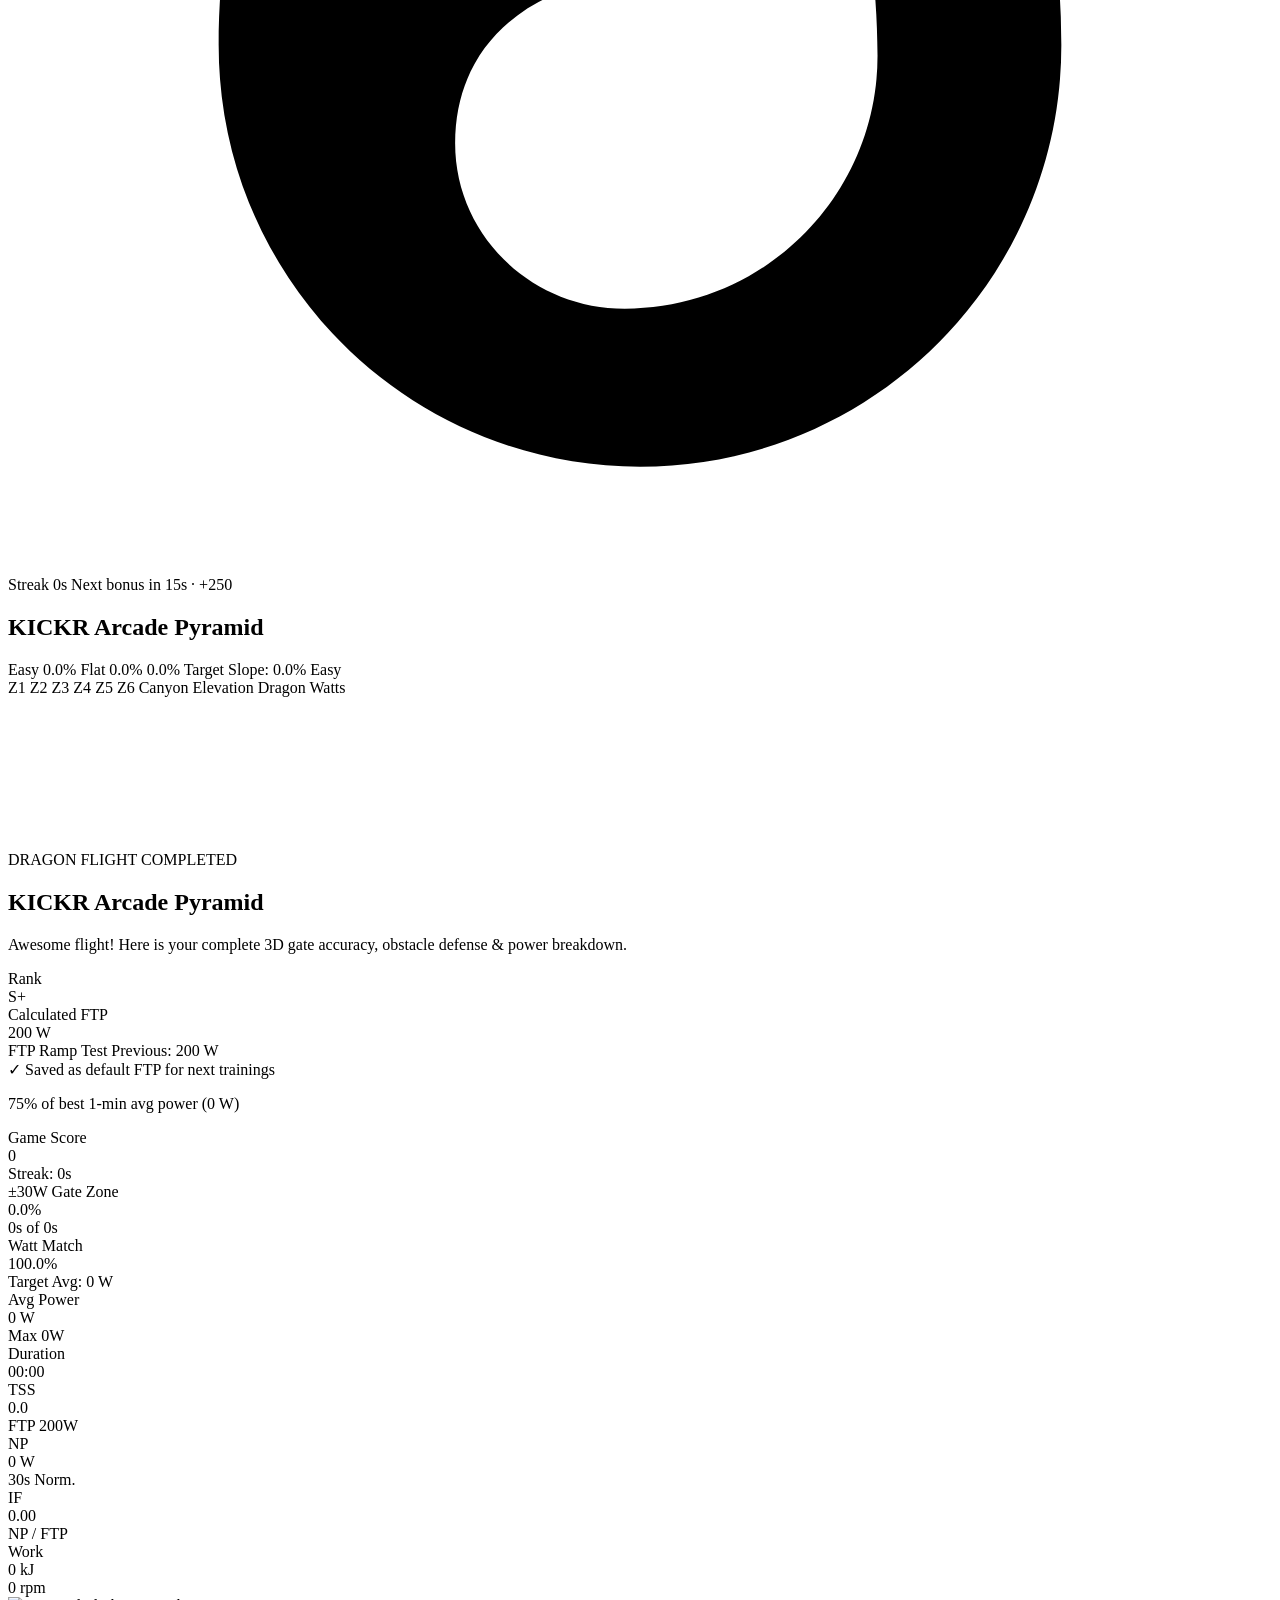
==== commit b5635922: "Redesign UI with blue accents and streamlined flight HUD - Replace gradients with a dark-blue interf" ====
--- a/index.html
+++ b/index.html
@@ -43,7 +43,7 @@
     </style>
     <link rel="stylesheet" href="css/styles.css">
 </head>
-<body class="bg-gray-950 text-gray-100 h-screen w-screen overflow-hidden font-sans antialiased selection:bg-orange-500 selection:text-white relative select-none">
+<body class="bg-gray-950 text-gray-100 h-screen w-screen overflow-hidden font-sans antialiased selection:bg-blue-500 selection:text-white relative select-none">
 
     <!-- Full-screen Particle & Effects Overlay Canvas -->
     <canvas id="fxCanvas" class="fixed inset-0 pointer-events-none z-40 w-full h-full"></canvas>
@@ -67,7 +67,7 @@
         <div class="max-w-5xl mx-auto bg-gray-950/85 backdrop-blur-xl border border-gray-800/90 rounded-2xl px-3.5 py-2 shadow-2xl flex flex-wrap items-center justify-between gap-2.5 pointer-events-auto">
             <div class="flex items-center gap-2.5">
                 <img src="loop-kicker-journey.svg" alt="Loop Kicker Journey Logo" class="w-8 h-8 drop-shadow">
-                <span class="text-sm sm:text-base font-black tracking-tight bg-gradient-to-r from-emerald-400 via-amber-300 to-orange-400 bg-clip-text text-transparent">
+                <span class="text-sm sm:text-base font-black tracking-tight text-blue-300">
                     Loop Kicker Journey
                 </span>
             </div>
@@ -98,11 +98,11 @@
             <!-- Resume Active Flight + Audio Toggles -->
             <div class="flex items-center gap-1.5">
                 <button id="wizardReturnToGameBtn" type="button"
-                        class="hidden px-3 py-1 rounded-xl bg-gradient-to-r from-emerald-500 to-green-400 hover:from-emerald-400 hover:to-green-300 text-gray-950 font-black text-xs uppercase tracking-wide cursor-pointer shadow transition">
+                        class="hidden px-3 py-1 rounded-xl bg-blue-500 hover:bg-blue-400 text-white font-black text-xs uppercase tracking-wide cursor-pointer shadow transition">
                     Return to Flight ▶
                 </button>
                 <button id="wizardSoundToggleBtn" type="button"
-                        class="p-1.5 rounded-xl bg-gray-800/90 hover:bg-gray-700 text-amber-400 border border-gray-700 transition cursor-pointer"
+                        class="p-1.5 rounded-xl bg-gray-800/90 hover:bg-gray-700 text-blue-400 border border-gray-700 transition cursor-pointer"
                         title="Toggle arcade audio synthesizer">
                     <svg id="wizardSoundOnIcon" class="w-4 h-4" fill="none" stroke="currentColor" viewBox="0 0 24 24">
                         <path stroke-linecap="round" stroke-linejoin="round" stroke-width="2" d="M15.536 8.464a5 5 0 010 7.072m2.828-9.9a9 9 0 010 12.728M5.586 15H4a1 1 0 01-1-1v-4a1 1 0 011-1h1.586l4.707-4.707C10.923 3.663 12 4.109 12 5v14c0 .891-1.077 1.337-1.707.707L5.586 15z"/>
@@ -112,7 +112,7 @@
                     </svg>
                 </button>
                 <button id="wizardMusicToggleBtn" type="button"
-                        class="p-1.5 rounded-xl bg-gray-800/90 hover:bg-gray-700 text-fuchsia-400 border border-gray-700 transition cursor-pointer disabled:opacity-40 disabled:cursor-not-allowed"
+                        class="p-1.5 rounded-xl bg-gray-800/90 hover:bg-gray-700 text-blue-400 border border-gray-700 transition cursor-pointer disabled:opacity-40 disabled:cursor-not-allowed"
                         title="Toggle adaptive music">
                     <svg id="wizardMusicOnIcon" class="w-4 h-4" fill="none" stroke="currentColor" viewBox="0 0 24 24">
                         <path stroke-linecap="round" stroke-linejoin="round" stroke-width="2" d="M9 19V6l12-3v13M9 19c0 1.105-1.343 2-3 2s-3-.895-3-2 1.343-2 3-2 3 .895 3 2zm12-3c0 1.105-1.343 2-3 2s-3-.895-3-2 1.343-2 3-2 3 .895 3 2zM9 10l12-3"/>
@@ -129,26 +129,26 @@
          SCREEN 1: SPLASH SCREEN WITH HERO DRAGON GRAPHICS
          ========================================================================= -->
     <section id="screenSplash" data-screen="splash"
-             class="fixed inset-0 z-30 flex flex-col items-center justify-center p-4 sm:p-6 overflow-y-auto bg-gradient-to-b from-gray-950/75 via-slate-950/55 to-gray-950/85 backdrop-blur-[2px]">
-        <div class="relative max-w-3xl w-full bg-gray-950/85 border border-amber-500/35 rounded-3xl p-5 sm:p-8 shadow-2xl overflow-hidden mt-auto">
+             class="fixed inset-0 z-30 flex flex-col items-center justify-center p-4 sm:p-6 overflow-y-auto bg-gray-950/85 backdrop-blur-[2px]">
+        <div class="relative max-w-3xl w-full bg-gray-950/85 border border-blue-500/35 rounded-3xl p-5 sm:p-8 shadow-2xl overflow-hidden mt-auto">
             <!-- Ambient Decorative Glows -->
-            <div class="absolute -top-28 -left-24 w-72 h-72 bg-orange-500/20 rounded-full blur-3xl pointer-events-none"></div>
-            <div class="absolute -bottom-28 -right-24 w-72 h-72 bg-emerald-500/20 rounded-full blur-3xl pointer-events-none"></div>
+            <div class="absolute -top-28 -left-24 w-72 h-72 bg-blue-500/15 rounded-full blur-3xl pointer-events-none"></div>
+            <div class="absolute -bottom-28 -right-24 w-72 h-72 bg-blue-500/15 rounded-full blur-3xl pointer-events-none"></div>
 
             <!-- Top Mini Bar: Directory Link & Version Badge -->
             <div class="relative z-10 flex items-center justify-between gap-2 mb-3">
                 <a href="/sitemap" title="Back to Application Directory"
-                   class="inline-flex items-center gap-2 text-xs font-bold text-gray-400 hover:text-amber-300 transition">
+                   class="inline-flex items-center gap-2 text-xs font-bold text-gray-400 hover:text-blue-300 transition">
                     <img src="loop-kicker-journey.svg" alt="Loop Kicker Journey" class="w-6 h-6">
                     <span>Indoor Cycling Sky Arcade</span>
                 </a>
-                <span class="px-2.5 py-0.5 rounded-full text-[11px] font-black uppercase tracking-widest bg-amber-500/15 text-amber-300 border border-amber-400/30">
+                <span class="px-2.5 py-0.5 rounded-full text-[11px] font-black uppercase tracking-widest bg-blue-500/15 text-blue-300 border border-blue-400/30">
                     WebGL • FTMS • Zwift .ZWO
                 </span>
             </div>
 
             <!-- Custom Detailed Hero Dragon & Sky Donut Gates Artwork -->
-            <div class="relative z-10 rounded-2xl overflow-hidden border border-amber-500/30 bg-slate-950 shadow-inner">
+            <div class="relative z-10 rounded-2xl overflow-hidden border border-blue-500/30 bg-slate-950 shadow-inner">
                 <svg viewBox="0 0 960 440" class="w-full h-auto block" role="img" aria-label="Crimson Aero Wyvern soaring over a moonlit alpine canyon river and breathing fire through glowing 3D Sky Donut Gates">
                     <defs>
                         <!-- Sky & Atmospheric Scattering -->
@@ -1017,16 +1017,16 @@
 
             <!-- Title, Tagline & Primary Enter Button -->
             <div class="relative z-10 mt-5 text-center">
-                <h1 class="text-3xl sm:text-5xl font-black tracking-tight bg-gradient-to-r from-emerald-400 via-amber-300 to-orange-500 bg-clip-text text-transparent">
+                <h1 class="text-3xl sm:text-5xl font-black tracking-tight text-blue-300">
                     Loop Kicker Journey
                 </h1>
                 <p class="mt-2 text-xs sm:text-sm text-gray-300 max-w-xl mx-auto leading-relaxed">
-                    Pair your smart trainer or sensors, load a structured workout or Zwift <code class="text-amber-300 font-mono">.zwo</code> file, pick your 3D flying avatar, and soar through high-altitude target-watt donut gates.
+                    Pair your smart trainer or sensors, load a structured workout or Zwift <code class="text-blue-300 font-mono">.zwo</code> file, pick your 3D flying avatar, and soar through high-altitude target-watt donut gates.
                 </p>
 
                 <div class="mt-5 flex flex-wrap items-center justify-center gap-3">
                     <button id="splashStartBtn" type="button"
-                            class="px-8 py-3.5 rounded-2xl bg-gradient-to-r from-orange-500 via-amber-400 to-emerald-400 hover:from-orange-400 hover:via-amber-300 hover:to-emerald-300 text-gray-950 font-black text-sm sm:text-base uppercase tracking-wider shadow-xl shadow-orange-500/30 flex items-center gap-2.5 cursor-pointer active:scale-95 transition">
+                            class="px-8 py-3.5 rounded-2xl bg-blue-500 hover:bg-blue-400 text-white font-black text-sm sm:text-base uppercase tracking-wider shadow-xl shadow-blue-500/20 flex items-center gap-2.5 cursor-pointer active:scale-95 transition">
                         <span>Start Setup</span>
                         <svg class="w-5 h-5" fill="none" stroke="currentColor" viewBox="0 0 24 24">
                             <path stroke-linecap="round" stroke-linejoin="round" stroke-width="2.5" d="M13 7l5 5m0 0l-5 5m5-5H6"/>
@@ -1034,7 +1034,7 @@
                     </button>
                     <!-- Shown only when server.js can list data/ghostrides -->
                     <button id="splashGhostBattleBtn" type="button"
-                            class="hidden px-6 py-3.5 rounded-2xl bg-cyan-500/15 hover:bg-cyan-500/25 border border-cyan-400/50 text-cyan-200 font-black text-sm sm:text-base uppercase tracking-wider shadow-xl shadow-cyan-500/10 items-center gap-2.5 cursor-pointer active:scale-95 transition"
+                            class="hidden px-6 py-3.5 rounded-2xl bg-blue-500/15 hover:bg-blue-500/25 border border-blue-400/50 text-blue-200 font-black text-sm sm:text-base uppercase tracking-wider shadow-xl shadow-blue-500/10 items-center gap-2.5 cursor-pointer active:scale-95 transition"
                             title="Race against a saved ghost ride with its exact settings">
                         <svg class="w-5 h-5" fill="none" stroke="currentColor" viewBox="0 0 24 24" aria-hidden="true">
                             <path stroke-linecap="round" stroke-linejoin="round" stroke-width="2" d="M12 3a7 7 0 00-7 7v10l2.33-1.75L9.67 20 12 18.25 14.33 20l2.34-1.75L19 20V10a7 7 0 00-7-7z"/>
@@ -1050,14 +1050,14 @@
         <!-- Bonus game: deliberately small and below the main Loop Kicker Journey card -->
         <a id="splashEscargozzledLink" href="escargozzled/"
            title="Play the bonus game Escargozzled (Avanti watts & Sterzo steering)"
-           class="relative mt-4 mb-auto max-w-3xl w-full flex items-center gap-3 rounded-2xl px-4 py-2.5 bg-gray-950/70 hover:bg-gray-900/80 border border-gray-700/70 hover:border-amber-400/40 text-left transition group">
+           class="relative mt-4 mb-auto max-w-3xl w-full flex items-center gap-3 rounded-2xl px-4 py-2.5 bg-gray-950/70 hover:bg-gray-900/80 border border-gray-700/70 hover:border-blue-400/40 text-left transition group">
             <span class="text-2xl leading-none" aria-hidden="true">🐌</span>
             <span class="min-w-0 flex-1">
                 <span class="block text-[10px] font-black uppercase tracking-widest text-gray-500">Bonus Game</span>
-                <span class="block text-sm font-black text-gray-200 group-hover:text-amber-200">Escargozzled</span>
+                <span class="block text-sm font-black text-gray-200 group-hover:text-blue-200">Escargozzled</span>
                 <span class="block text-[11px] text-gray-400 truncate">Steer a racing snail, collect drinks &amp; outrun the zombies — same trainer &amp; Sterzo.</span>
             </span>
-            <svg class="w-4 h-4 shrink-0 text-gray-500 group-hover:text-amber-300" fill="none" stroke="currentColor" viewBox="0 0 24 24" aria-hidden="true">
+            <svg class="w-4 h-4 shrink-0 text-gray-500 group-hover:text-blue-300" fill="none" stroke="currentColor" viewBox="0 0 24 24" aria-hidden="true">
                 <path stroke-linecap="round" stroke-linejoin="round" stroke-width="2.5" d="M13 7l5 5m0 0l-5 5m5-5H6"/>
             </svg>
         </a>
@@ -1065,10 +1065,10 @@
         <!-- Ghost Battle: pick a ghost ride from data/ghostrides and fly it with its settings -->
         <div id="ghostBattlePanel" class="hidden fixed inset-0 z-40 items-center justify-center p-4 bg-gray-950/80 backdrop-blur-sm"
              role="dialog" aria-modal="true" aria-labelledby="ghostBattleTitle">
-            <div class="max-w-2xl w-full max-h-[85vh] flex flex-col bg-gray-950/95 border border-cyan-400/40 rounded-3xl p-5 sm:p-6 shadow-2xl">
+            <div class="max-w-2xl w-full max-h-[85vh] flex flex-col bg-gray-950/95 border border-blue-400/40 rounded-3xl p-5 sm:p-6 shadow-2xl">
                 <div class="flex items-start justify-between gap-3">
                     <div>
-                        <span class="text-[11px] font-black uppercase tracking-widest text-cyan-300">Ghost Battle</span>
+                        <span class="text-[11px] font-black uppercase tracking-widest text-blue-300">Ghost Battle</span>
                         <h2 id="ghostBattleTitle" class="text-xl sm:text-2xl font-black text-white">Choose a ghost ride</h2>
                         <p class="text-xs text-gray-400 mt-0.5">Uses the ghost's workout, FTP, mode &amp; wind course — then pick your avatar and start the flight.</p>
                     </div>
@@ -1133,7 +1133,7 @@
                                 <div class="text-[11px] text-gray-400">RowErg / SkiErg / BikeErg</div>
                             </div>
                             <button id="connectRowerBleBtn" type="button"
-                                    class="w-full px-3 py-1.5 rounded-xl font-bold text-xs flex items-center justify-between gap-1.5 transition cursor-pointer shadow-md bg-sky-700/80 hover:bg-sky-600 text-white border border-sky-400/30"
+                                    class="w-full px-3 py-1.5 rounded-xl font-bold text-xs flex items-center justify-between gap-1.5 transition cursor-pointer shadow-md bg-blue-700/80 hover:bg-blue-600 text-white border border-blue-400/30"
                                     title="Connect Concept2 RowErg / SkiErg / BikeErg (PM5) as power source; stroke rate is shown as cadence">
                                 <span id="bleRowerStatusText">Connect Concept2</span>
                                 <span id="bleRowerStatusDot" class="w-2 h-2 rounded-full bg-gray-300 shrink-0"></span>
@@ -1147,7 +1147,7 @@
                                 <div class="text-[11px] text-gray-400">BLE Chest / Arm HRM</div>
                             </div>
                             <button id="connectHrmBleBtn" type="button"
-                                    class="w-full px-3 py-1.5 rounded-xl font-bold text-xs flex items-center justify-between gap-1.5 transition cursor-pointer shadow-md bg-rose-700/80 hover:bg-rose-600 text-white border border-rose-400/30"
+                                    class="w-full px-3 py-1.5 rounded-xl font-bold text-xs flex items-center justify-between gap-1.5 transition cursor-pointer shadow-md bg-blue-700/80 hover:bg-blue-600 text-white border border-blue-400/30"
                                     title="Pair BLE Heart Rate Monitor (e.g. Garmin HRM 200)">
                                 <span id="bleHrmStatusText">Pair HRM</span>
                                 <span id="bleHrmStatusDot" class="w-2 h-2 rounded-full bg-gray-300 shrink-0"></span>
@@ -1161,7 +1161,7 @@
                                 <div class="text-[11px] text-gray-400">HR-adaptive airflow</div>
                             </div>
                             <button id="connectAriaBleBtn" type="button"
-                                    class="w-full px-3 py-1.5 rounded-xl font-bold text-xs flex items-center justify-between gap-1.5 transition cursor-pointer shadow-md bg-orange-700/80 hover:bg-orange-600 text-white border border-orange-400/30"
+                                    class="w-full px-3 py-1.5 rounded-xl font-bold text-xs flex items-center justify-between gap-1.5 transition cursor-pointer shadow-md bg-blue-700/80 hover:bg-blue-600 text-white border border-blue-400/30"
                                     title="Pair Elite Aria Smart Fan; fan speed follows heart rate (80-180 bpm)">
                                 <span id="bleAriaStatusText">Pair Elite Aria</span>
                                 <span id="bleAriaStatusDot" class="w-2 h-2 rounded-full bg-gray-300 shrink-0"></span>
@@ -1175,7 +1175,7 @@
                                 <div class="text-[11px] text-gray-400">BLE Crank RPM</div>
                             </div>
                             <button id="connectCadenceBleBtn" type="button"
-                                    class="w-full px-3 py-1.5 rounded-xl font-bold text-xs flex items-center justify-between gap-1.5 transition cursor-pointer shadow-md bg-emerald-700/80 hover:bg-emerald-600 text-white border border-emerald-400/30"
+                                    class="w-full px-3 py-1.5 rounded-xl font-bold text-xs flex items-center justify-between gap-1.5 transition cursor-pointer shadow-md bg-blue-700/80 hover:bg-blue-600 text-white border border-blue-400/30"
                                     title="Pair BLE Cadence Sensor">
                                 <span id="bleCadenceStatusText">Pair Cadence</span>
                                 <span id="bleCadenceStatusDot" class="w-2 h-2 rounded-full bg-gray-300 shrink-0"></span>
@@ -1189,7 +1189,7 @@
                                 <div class="text-[11px] text-gray-400">Elite Sterzo / Rizer</div>
                             </div>
                             <button id="connectSteerBleBtn" type="button"
-                                    class="w-full px-3 py-1.5 rounded-xl font-bold text-xs flex items-center justify-between gap-1.5 transition cursor-pointer shadow-md bg-purple-700/80 hover:bg-purple-600 text-white border border-purple-400/30"
+                                    class="w-full px-3 py-1.5 rounded-xl font-bold text-xs flex items-center justify-between gap-1.5 transition cursor-pointer shadow-md bg-blue-700/80 hover:bg-blue-600 text-white border border-blue-400/30"
                                     title="Pair Elite Sterzo Smart or Elite Rizer for BLE Steering">
                                 <span id="bleSteerStatusText">Pair Sterzo / Rizer</span>
                                 <span id="bleSteerStatusDot" class="w-2 h-2 rounded-full bg-gray-300 shrink-0"></span>
@@ -1203,7 +1203,7 @@
                                 <div class="text-[11px] text-gray-400">QR WebRTC Handlebar</div>
                             </div>
                             <button id="connectPhoneSteerBtn" type="button"
-                                    class="w-full px-3 py-1.5 rounded-xl font-bold text-xs flex items-center justify-between gap-1.5 transition cursor-pointer shadow-md bg-indigo-700/80 hover:bg-indigo-600 text-white border border-indigo-400/30"
+                                    class="w-full px-3 py-1.5 rounded-xl font-bold text-xs flex items-center justify-between gap-1.5 transition cursor-pointer shadow-md bg-blue-700/80 hover:bg-blue-600 text-white border border-blue-400/30"
                                     title="Scan QR code to use your mobile phone on the handlebar as a wireless steering controller">
                                 <span id="phoneSteerStatusText">Phone Steer (QR)</span>
                                 <span id="phoneSteerStatusDot" class="w-2 h-2 rounded-full bg-gray-300 shrink-0"></span>
@@ -1215,40 +1215,40 @@
                 <!-- Right Column: Gameplay Rules & Simulator Controls -->
                 <div class="lg:col-span-5 bg-gray-900/70 border border-gray-800 rounded-2xl p-4 flex flex-col justify-between gap-3">
                     <div class="flex flex-col gap-2.5">
-                        <h3 class="text-xs font-black uppercase tracking-wider text-emerald-300">
+                        <h3 class="text-xs font-black uppercase tracking-wider text-blue-300">
                             Gameplay &amp; Simulator Configuration
                         </h3>
 
                         <!-- Steering Enabled Toggle -->
                         <label for="steeringToggleCheck"
-                               class="flex items-center justify-between gap-3 bg-gray-950/85 hover:bg-gray-900 border border-cyan-500/35 rounded-xl p-3 cursor-pointer transition select-none">
+                               class="flex items-center justify-between gap-3 bg-gray-950/85 hover:bg-gray-900 border border-blue-500/35 rounded-xl p-3 cursor-pointer transition select-none">
                             <div>
-                                <div id="steeringToggleLabel" class="text-xs font-bold text-cyan-300">Steering: ON</div>
+                                <div id="steeringToggleLabel" class="text-xs font-bold text-blue-300">Steering: ON</div>
                                 <div class="text-[11px] text-gray-400">Steer manually or turn OFF to auto-align with gates</div>
                             </div>
-                            <input id="steeringToggleCheck" type="checkbox" checked class="w-4 h-4 accent-cyan-400 rounded cursor-pointer shrink-0">
+                            <input id="steeringToggleCheck" type="checkbox" checked class="w-4 h-4 accent-blue-400 rounded cursor-pointer shrink-0">
                         </label>
 
                         <!-- Sky Obstacles Toggle -->
                         <label for="obstaclesToggleCheck"
-                               class="flex items-center justify-between gap-3 bg-gray-950/85 hover:bg-gray-900 border border-rose-500/35 rounded-xl p-3 cursor-pointer transition select-none">
+                               class="flex items-center justify-between gap-3 bg-gray-950/85 hover:bg-gray-900 border border-blue-500/35 rounded-xl p-3 cursor-pointer transition select-none">
                             <div>
-                                <div class="text-xs font-bold text-rose-300">3D Sky Obstacles (Spacebar)</div>
+                                <div class="text-xs font-bold text-blue-300">3D Sky Obstacles (Spacebar)</div>
                                 <div class="text-[11px] text-gray-400">Spawn aerial hazards — blast them with Dragon Fire</div>
                             </div>
-                            <input id="obstaclesToggleCheck" type="checkbox" class="w-4 h-4 accent-rose-500 rounded cursor-pointer shrink-0">
+                            <input id="obstaclesToggleCheck" type="checkbox" class="w-4 h-4 accent-blue-500 rounded cursor-pointer shrink-0">
                         </label>
 
                         <!-- Sim Mode Toggle & Auto-Fly Target Gate -->
-                        <div class="bg-gray-950/85 border border-amber-500/35 rounded-xl p-3 flex flex-col gap-2.5">
+                        <div class="bg-gray-950/85 border border-blue-500/35 rounded-xl p-3 flex flex-col gap-2.5">
                             <div class="flex items-center justify-between gap-2">
                                 <div>
-                                    <div class="text-xs font-bold text-amber-300">Virtual Trainer Simulator</div>
+                                    <div class="text-xs font-bold text-blue-300">Virtual Trainer Simulator</div>
                                     <div class="text-[11px] text-gray-400">Ride without a Bluetooth trainer</div>
                                 </div>
                                 <button id="simToggleBtn" type="button"
-                                        class="px-2.5 py-2 rounded-xl font-semibold text-xs flex items-center gap-1.5 bg-amber-500/20 text-amber-300 border border-amber-500/40 transition cursor-pointer shrink-0">
-                                    <svg class="w-3.5 h-3.5 text-amber-400" fill="none" stroke="currentColor" viewBox="0 0 24 24">
+                                        class="px-2.5 py-2 rounded-xl font-semibold text-xs flex items-center gap-1.5 bg-blue-500/20 text-blue-300 border border-blue-500/40 transition cursor-pointer shrink-0">
+                                    <svg class="w-3.5 h-3.5 text-blue-400" fill="none" stroke="currentColor" viewBox="0 0 24 24">
                                         <path stroke-linecap="round" stroke-linejoin="round" stroke-width="2" d="M13 10V3L4 14h7v7l9-11h-7z"/>
                                     </svg>
                                     <span id="simToggleText">Sim Mode: ON</span>
@@ -1257,10 +1257,10 @@
 
                             <label for="simAutoFollowCheck" class="flex items-center justify-between gap-2 pt-2 border-t border-gray-800/80 text-xs text-gray-200 cursor-pointer select-none">
                                 <div>
-                                    <span class="font-bold text-emerald-300">Auto-Fly Target Gate</span>
+                                    <span class="font-bold text-blue-300">Auto-Fly Target Gate</span>
                                     <span class="block text-[11px] text-gray-400">Automatically match target watts in Sim Mode</span>
                                 </div>
-                                <input id="simAutoFollowCheck" type="checkbox" class="w-4 h-4 accent-emerald-500 rounded cursor-pointer shrink-0">
+                                <input id="simAutoFollowCheck" type="checkbox" class="w-4 h-4 accent-blue-500 rounded cursor-pointer shrink-0">
                             </label>
                         </div>
                     </div>
@@ -1270,7 +1270,7 @@
             <!-- Step Footer -->
             <div class="mt-5 pt-4 border-t border-gray-800 flex items-center justify-end gap-3">
                 <button id="toTrainingScreenBtn" type="button"
-                        class="px-6 py-2.5 rounded-xl bg-gradient-to-r from-amber-400 to-orange-500 hover:from-amber-300 hover:to-orange-400 text-gray-950 font-black text-xs sm:text-sm uppercase tracking-wide cursor-pointer shadow-lg shadow-orange-500/25 transition">
+                        class="px-6 py-2.5 rounded-xl bg-blue-500 hover:bg-blue-400 text-white font-black text-xs sm:text-sm uppercase tracking-wide cursor-pointer shadow-lg shadow-blue-500/20 transition">
                     Next: Training Selection →
                 </button>
             </div>
@@ -1286,17 +1286,17 @@
             <!-- Header & Zwift Upload CTA -->
             <div class="flex flex-wrap items-center justify-between gap-3 pb-4 border-b border-gray-800">
                 <div>
-                    <span class="text-[11px] font-black uppercase tracking-widest text-amber-400">Step 2 of 3</span>
+                    <span class="text-[11px] font-black uppercase tracking-widest text-blue-400">Step 2 of 3</span>
                     <h2 class="text-xl sm:text-2xl font-black text-white">Select Training Workout</h2>
-                    <p class="text-xs text-gray-400 mt-0.5">Choose a structured sky-gate preset or upload a custom Zwift <code class="text-amber-300 font-mono">.zwo</code> file.</p>
+                    <p class="text-xs text-gray-400 mt-0.5">Choose a structured sky-gate preset or upload a custom Zwift <code class="text-blue-300 font-mono">.zwo</code> file.</p>
                 </div>
 
                 <div class="flex flex-wrap items-center gap-2.5">
-                    <span id="customZwoBadge" class="hidden px-2.5 py-1 rounded-full bg-orange-500/20 border border-orange-400/40 text-orange-300 text-xs font-bold">
+                    <span id="customZwoBadge" class="hidden px-2.5 py-1 rounded-full bg-blue-500/20 border border-blue-400/40 text-blue-300 text-xs font-bold">
                         Custom .ZWO Loaded
                     </span>
                     <label for="zwoFileInput"
-                           class="px-4 py-2.5 rounded-xl bg-gradient-to-r from-orange-500 to-amber-500 hover:from-orange-400 hover:to-amber-400 text-gray-950 font-extrabold text-xs flex items-center gap-2 cursor-pointer shadow-lg shadow-orange-500/20 transition">
+                           class="px-4 py-2.5 rounded-xl bg-blue-500 hover:bg-blue-400 text-white font-extrabold text-xs flex items-center gap-2 cursor-pointer shadow-lg shadow-blue-500/20 transition">
                         <svg class="w-4 h-4" fill="none" stroke="currentColor" viewBox="0 0 24 24">
                             <path stroke-linecap="round" stroke-linejoin="round" stroke-width="2.5" d="M4 16v1a3 3 0 003 3h10a3 3 0 003-3v-1m-4-8l-4-4m0 0L8 8m4-4v12"/>
                         </svg>
@@ -1304,22 +1304,10 @@
                         <input id="zwoFileInput" type="file" accept=".zwo,.xml,text/xml,application/xml" class="hidden">
                     </label>
 
-                    <!-- Ghost Ride: load a previously saved ride and race against it -->
-                    <div class="flex items-center gap-1.5">
-                        <label for="ghostFileInput"
-                               class="px-4 py-2.5 rounded-xl bg-gray-900/90 hover:bg-gray-800 border border-cyan-400/50 text-cyan-200 font-extrabold text-xs flex items-center gap-1.5 cursor-pointer transition"
-                               title="Load a saved ghost ride (.loop-kicker-journey-ghost.json) and race against it. The ghost's workout is loaded too.">
-                            <svg class="w-4 h-4" fill="none" stroke="currentColor" viewBox="0 0 24 24" aria-hidden="true">
-                                <path stroke-linecap="round" stroke-linejoin="round" stroke-width="2.2" d="M12 3a7 7 0 00-7 7v10l2.5-2 2.5 2 2-2 2 2 2.5-2 2.5 2V10a7 7 0 00-7-7zM9.5 10h.01M14.5 10h.01"/>
-                            </svg>
-                            <span>Load Ghost</span>
-                            <input id="ghostFileInput" type="file" accept=".json,application/json" class="hidden">
-                        </label>
-                        <span id="ghostStatusChip" class="hidden items-center gap-1 bg-cyan-500/15 border border-cyan-400/40 rounded-xl pl-2.5 pr-1 py-1.5 text-[11px] font-semibold text-cyan-200">
-                            <span id="ghostStatusLabel" class="max-w-[180px] truncate">Ghost</span>
-                            <button id="clearGhostBtn" type="button" class="px-1 rounded-md hover:bg-cyan-500/25 text-cyan-100 cursor-pointer" title="Remove ghost" aria-label="Remove ghost">✕</button>
-                        </span>
-                    </div>
+                    <span id="ghostStatusChip" class="hidden items-center gap-1 bg-blue-500/15 border border-blue-400/40 rounded-xl pl-2.5 pr-1 py-1.5 text-[11px] font-semibold text-blue-200">
+                        <span id="ghostStatusLabel" class="max-w-[180px] truncate">Ghost</span>
+                        <button id="clearGhostBtn" type="button" class="px-1 rounded-md hover:bg-blue-500/25 text-blue-100 cursor-pointer" title="Remove ghost" aria-label="Remove ghost">✕</button>
+                    </span>
                 </div>
             </div>
 
@@ -1329,17 +1317,17 @@
                 <div class="flex items-center gap-1.5 bg-gray-950/90 border border-gray-800 rounded-xl px-2.5 py-1.5 text-xs">
                     <label for="ftpInput" class="text-gray-400 font-semibold">FTP:</label>
                     <input id="ftpInput" type="number" min="50" max="600" value="200"
-                           class="w-14 bg-gray-800 text-amber-300 font-bold text-center rounded px-1 py-0.5 border border-gray-700 focus:outline-none focus:border-orange-500">
+                           class="w-14 bg-gray-800 text-blue-300 font-bold text-center rounded px-1 py-0.5 border border-gray-700 focus:outline-none focus:border-blue-500">
                     <span class="text-gray-500">W</span>
                 </div>
 
                 <!-- Resistance / Gradient Mode Setting -->
                 <div class="flex items-center gap-1.5 bg-gray-950/90 border border-gray-800 rounded-xl px-2.5 py-1.5">
                     <label for="resistanceModeSelect" class="text-xs text-gray-400 font-medium">Mode:</label>
-                    <select id="resistanceModeSelect" class="bg-transparent text-xs font-bold text-emerald-400 focus:outline-none cursor-pointer">
-                        <option value="flat" class="bg-gray-900 text-emerald-400" selected>Flat</option>
-                        <option value="hilly" class="bg-gray-900 text-amber-300">Hilly</option>
-                        <option value="erg" class="bg-gray-900 text-cyan-300">ERG Lock</option>
+                    <select id="resistanceModeSelect" class="bg-transparent text-xs font-bold text-blue-400 focus:outline-none cursor-pointer">
+                        <option value="flat" class="bg-gray-900 text-blue-400" selected>Flat</option>
+                        <option value="hilly" class="bg-gray-900 text-blue-300">Hilly</option>
+                        <option value="erg" class="bg-gray-900 text-blue-300">ERG Lock</option>
                     </select>
                 </div>
             </div>
@@ -1349,14 +1337,14 @@
                 <div class="flex items-start justify-between gap-3 mb-2">
                     <div class="min-w-0 flex-1">
                         <div class="flex flex-wrap items-center gap-2">
-                            <h3 id="workoutTitleLabel" class="text-base sm:text-lg font-black text-amber-300 leading-tight truncate">KICKR Arcade Pyramid</h3>
+                            <h3 id="workoutTitleLabel" class="text-base sm:text-lg font-black text-white leading-tight truncate">KICKR Arcade Pyramid</h3>
                             <!-- Selected Workout Category Tags -->
                             <div id="selectedWorkoutTags" class="flex flex-wrap items-center gap-1.5 text-[11px]"></div>
                         </div>
                         <p id="workoutDescriptionLabel" class="text-xs text-gray-400 line-clamp-2 min-h-[2rem] leading-4 mt-0.5">Progressive watt accuracy pyramid flying through 3D Sky Donut Gates.</p>
                     </div>
                     <div class="flex items-center gap-2 text-xs font-mono shrink-0">
-                        <span id="workoutDurationLabel" class="px-2 py-0.5 rounded-lg bg-gray-950 border border-gray-800 text-emerald-300 font-bold whitespace-nowrap">10:00</span>
+                        <span id="workoutDurationLabel" class="px-2 py-0.5 rounded-lg bg-gray-950 border border-gray-800 text-blue-300 font-bold whitespace-nowrap">10:00</span>
                     </div>
                 </div>
                 <div class="relative w-full h-24 sm:h-28 bg-gray-950/90 rounded-xl border border-gray-800 overflow-hidden">
@@ -1365,17 +1353,17 @@
                 <!-- Expected Perfect Training Metrics (Avg Watts & TSS) -->
                 <div class="mt-2.5 flex flex-wrap items-center justify-between gap-2">
                     <div id="expectedWorkoutMetricsBadge"
-                         class="flex flex-wrap items-center gap-2 bg-gray-950/90 border border-amber-500/30 rounded-xl px-3 py-1.5 text-xs whitespace-nowrap">
+                         class="flex flex-wrap items-center gap-2 bg-gray-950/90 border border-blue-500/30 rounded-xl px-3 py-1.5 text-xs whitespace-nowrap">
                         <span class="text-gray-400 font-medium">Avg:</span>
-                        <span id="expectedAvgWattsLabel" class="font-mono font-bold text-amber-300">-- W</span>
+                        <span id="expectedAvgWattsLabel" class="font-mono font-bold text-blue-300">-- W</span>
                         <span class="text-gray-600">•</span>
                         <span class="text-gray-400 font-medium">IF:</span>
-                        <span id="expectedIfLabel" class="font-mono font-bold text-cyan-300">--</span>
+                        <span id="expectedIfLabel" class="font-mono font-bold text-blue-300">--</span>
                         <span class="text-gray-600">•</span>
                         <span class="text-gray-400 font-medium">TSS:</span>
-                        <span id="expectedTssLabel" class="font-mono font-bold text-orange-400">--</span>
-                    </div>
-                    <p id="workoutFtpTestHint" class="hidden text-[11px] text-fuchsia-300/90 font-medium">
+                        <span id="expectedTssLabel" class="font-mono font-bold text-blue-400">--</span>
+                    </div>
+                    <p id="workoutFtpTestHint" class="hidden text-[11px] text-blue-300/90 font-medium">
                         Pedal until exhaustion — stopping for 5s ends the flight &amp; auto-saves your new FTP (75% of best 1-min power).
                     </p>
                 </div>
@@ -1419,7 +1407,7 @@
                     ← Pairing &amp; Rules
                 </button>
                 <button id="toAvatarScreenBtn" type="button"
-                        class="px-6 py-2.5 rounded-xl bg-gradient-to-r from-amber-400 to-orange-500 hover:from-amber-300 hover:to-orange-400 text-gray-950 font-black text-xs sm:text-sm uppercase tracking-wide cursor-pointer shadow-lg shadow-orange-500/25 transition">
+                        class="px-6 py-2.5 rounded-xl bg-blue-500 hover:bg-blue-400 text-white font-black text-xs sm:text-sm uppercase tracking-wide cursor-pointer shadow-lg shadow-blue-500/20 transition">
                     Next: Avatar Selection →
                 </button>
             </div>
@@ -1434,7 +1422,7 @@
         <!-- Avatar Selection Header Over Live 3D Stage -->
         <div class="max-w-5xl w-full mx-auto bg-gray-950/80 backdrop-blur-xl border border-gray-800/90 rounded-2xl px-4 py-2.5 shadow-xl flex flex-wrap items-center justify-between gap-2.5 pointer-events-auto">
             <div>
-                <span class="text-[11px] font-black uppercase tracking-widest text-emerald-400">Step 3 of 3</span>
+                <span class="text-[11px] font-black uppercase tracking-widest text-blue-400">Step 3 of 3</span>
                 <h2 class="text-base sm:text-xl font-black text-white">Choose Your 3D Flying Avatar</h2>
             </div>
         </div>
@@ -1519,7 +1507,7 @@
                 </div>
 
                 <button id="avatarStartFlightBtn" type="button"
-                        class="px-7 py-3 rounded-xl bg-gradient-to-r from-emerald-500 to-green-400 hover:from-emerald-400 hover:to-green-300 text-gray-950 font-black text-xs sm:text-sm uppercase tracking-wider flex items-center gap-2 cursor-pointer shadow-xl shadow-emerald-500/30 transition">
+                        class="px-7 py-3 rounded-xl bg-blue-500 hover:bg-blue-400 text-white font-black text-xs sm:text-sm uppercase tracking-wider flex items-center gap-2 cursor-pointer shadow-xl shadow-blue-500/20 transition">
                     <svg class="w-4 h-4 shrink-0" fill="currentColor" viewBox="0 0 24 24">
                         <path d="M8 5v14l11-7z"/>
                     </svg>
@@ -1535,11 +1523,11 @@
     <div id="screenGame" data-screen="game"
          class="hidden fixed inset-0 z-20 pointer-events-none flex-col justify-between p-2.5 sm:p-4 overflow-hidden">
 
-        <!-- TOP FLOATING STACK: IN-FLIGHT BAR (INCL. SIMULATOR CONTROLS) & ARCADE SCORE HUD -->
-        <div class="flex flex-col gap-2 w-full max-w-[1600px] mx-auto pointer-events-none">
+        <!-- TOP FLOATING STACK: IN-FLIGHT BAR & ARCADE SCORE HUD -->
+        <div class="grid grid-cols-1 lg:grid-cols-[1fr_auto_1fr] items-stretch gap-2 w-full max-w-[1600px] mx-auto pointer-events-none">
 
             <!-- Compact In-Flight Control Bar -->
-            <section id="activeTrainingControlBar" class="bg-gray-950/75 backdrop-blur-md border border-gray-800/90 rounded-2xl px-3 py-1.5 shadow-lg flex flex-wrap items-center gap-2 pointer-events-auto">
+            <section id="activeTrainingControlBar" class="w-fit max-w-full min-h-[100px] justify-self-start bg-gray-950/75 backdrop-blur-md border border-gray-800/90 rounded-2xl px-3 py-1.5 shadow-lg flex flex-wrap items-center gap-2 pointer-events-auto">
                 <button id="compactShowSettingsBtn" type="button"
                         class="px-2.5 py-1.5 rounded-xl bg-gray-800 hover:bg-gray-700 text-gray-300 font-semibold text-xs border border-gray-700 cursor-pointer transition"
                         title="Open Pairing, Training &amp; Avatar setup screens">
@@ -1547,10 +1535,10 @@
                 </button>
 
                 <label for="compactSteeringToggleCheck"
-                       class="flex items-center gap-1.5 bg-gray-900/90 hover:bg-gray-800 border border-cyan-500/40 rounded-xl px-2.5 py-1 text-xs cursor-pointer transition select-none"
+                       class="flex items-center gap-1.5 bg-gray-900/90 hover:bg-gray-800 border border-blue-500/40 rounded-xl px-2.5 py-1 text-xs cursor-pointer transition select-none"
                        title="Toggle manual left/right dragon steering on or off. When turned off, the dragon automatically steers horizontally through the gates!">
-                    <input id="compactSteeringToggleCheck" type="checkbox" checked class="accent-cyan-400 rounded cursor-pointer">
-                    <span id="compactSteeringToggleLabel" class="font-bold text-cyan-300">Steering: ON</span>
+                    <input id="compactSteeringToggleCheck" type="checkbox" checked class="accent-blue-400 rounded cursor-pointer">
+                    <span id="compactSteeringToggleLabel" class="font-bold text-blue-300">Steering: ON</span>
                 </label>
 
                 <div id="fireBreathContainer" class="hidden">
@@ -1562,7 +1550,7 @@
 
                 <!-- Sound & Adaptive Music Toggles -->
                 <button id="soundToggleBtn" type="button"
-                        class="p-1.5 rounded-xl bg-gray-800/90 hover:bg-gray-700 text-amber-400 border border-gray-700 transition cursor-pointer"
+                        class="p-1.5 rounded-xl bg-gray-800/90 hover:bg-gray-700 text-blue-400 border border-gray-700 transition cursor-pointer"
                         title="Toggle arcade audio synthesizer">
                     <svg id="soundOnIcon" class="w-4 h-4" fill="none" stroke="currentColor" viewBox="0 0 24 24">
                         <path stroke-linecap="round" stroke-linejoin="round" stroke-width="2" d="M15.536 8.464a5 5 0 010 7.072m2.828-9.9a9 9 0 010 12.728M5.586 15H4a1 1 0 01-1-1v-4a1 1 0 011-1h1.586l4.707-4.707C10.923 3.663 12 4.109 12 5v14c0 .891-1.077 1.337-1.707.707L5.586 15z"/>
@@ -1573,7 +1561,7 @@
                 </button>
 
                 <button id="musicToggleBtn" type="button"
-                        class="p-1.5 rounded-xl bg-gray-800/90 hover:bg-gray-700 text-fuchsia-400 border border-gray-700 transition cursor-pointer disabled:opacity-40 disabled:cursor-not-allowed"
+                        class="p-1.5 rounded-xl bg-gray-800/90 hover:bg-gray-700 text-blue-400 border border-gray-700 transition cursor-pointer disabled:opacity-40 disabled:cursor-not-allowed"
                         title="Toggle adaptive music (tempo &amp; mood follow the target watts of the rings ahead)">
                     <svg id="musicOnIcon" class="w-4 h-4" fill="none" stroke="currentColor" viewBox="0 0 24 24">
                         <path stroke-linecap="round" stroke-linejoin="round" stroke-width="2" d="M9 19V6l12-3v13M9 19c0 1.105-1.343 2-3 2s-3-.895-3-2 1.343-2 3-2 3 .895 3 2zm12-3c0 1.105-1.343 2-3 2s-3-.895-3-2 1.343-2 3-2 3 .895 3 2zM9 10l12-3"/>
@@ -1584,33 +1572,33 @@
                 </button>
 
                 <div id="ftpTestActiveBanner"
-                     class="hidden items-center gap-2 rounded-xl bg-fuchsia-950/90 border border-fuchsia-400/60 px-2.5 py-1 text-xs shadow-md shadow-fuchsia-500/20"
+                     class="hidden items-center gap-2 rounded-xl bg-blue-950/90 border border-blue-400/60 px-2.5 py-1 text-xs shadow-md shadow-blue-500/20"
                      title="FTP Ramp Test active: pedal until exhaustion. Stopping pedaling for 5 seconds automatically finishes the test and saves your calculated FTP.">
-                    <span class="w-2 h-2 rounded-full bg-fuchsia-400 animate-ping shrink-0"></span>
-                    <span class="font-black uppercase tracking-wider text-fuchsia-200">FTP Test Active</span>
-                    <span id="ftpTestStopCountdown" class="hidden font-mono font-black text-rose-300 bg-rose-950/80 border border-rose-500/50 rounded px-1.5 py-0.5">Stop in 5s</span>
-                </div>
-
-                <!-- Simulator Controls (shown when Sim Mode is ON) -->
-                <div id="simControlBar" class="flex flex-wrap items-center gap-2 flex-grow min-w-[260px] bg-gray-900/90 border border-amber-500/40 rounded-xl px-2.5 py-1"
+                    <span class="w-2 h-2 rounded-full bg-blue-400 animate-ping shrink-0"></span>
+                    <span class="font-black uppercase tracking-wider text-blue-200">FTP Test Active</span>
+                    <span id="ftpTestStopCountdown" class="hidden font-mono font-black text-blue-300 bg-blue-950/80 border border-blue-500/50 rounded px-1.5 py-0.5">Stop in 5s</span>
+                </div>
+
+                <!-- Hidden simulator controls remain available to runtime code. -->
+                <div id="simControlBar" class="game-hud-hidden-control flex flex-wrap items-center gap-2 flex-grow min-w-[260px] bg-gray-900/90 border border-blue-500/40 rounded-xl px-2.5 py-1"
                      title="Virtual Dragon Power: adjust watts to climb through the high-altitude 3D Donut Gates">
-                    <span class="text-[11px] font-bold uppercase tracking-wide text-amber-300 whitespace-nowrap">Dragon Power</span>
+                    <span class="text-[11px] font-bold uppercase tracking-wide text-blue-300 whitespace-nowrap">Dragon Power</span>
                     <input id="simWattSlider" type="range" min="0" max="650" value="0"
-                           class="flex-grow min-w-[90px] accent-orange-500 cursor-pointer">
-                    <span id="simWattReadout" class="text-xs font-mono font-bold text-amber-300 w-14 text-right">0 W</span>
+                           class="flex-grow min-w-[90px] accent-blue-500 cursor-pointer">
+                    <span id="simWattReadout" class="text-xs font-mono font-bold text-blue-300 w-14 text-right">0 W</span>
                     <button id="simSnapTargetBtn" type="button"
-                            class="px-2 py-0.5 rounded-lg bg-emerald-500/20 hover:bg-emerald-500/30 text-emerald-300 border border-emerald-500/40 text-xs font-bold whitespace-nowrap cursor-pointer transition">
+                            class="px-2 py-0.5 rounded-lg bg-blue-500/20 hover:bg-blue-500/30 text-blue-300 border border-blue-500/40 text-xs font-bold whitespace-nowrap cursor-pointer transition">
                         Lock 100% Gate Altitude
                     </button>
                     <label class="flex items-center gap-1.5 text-xs text-gray-300 whitespace-nowrap cursor-pointer">
-                        <input id="gameSimAutoFollowCheck" type="checkbox" class="accent-emerald-500 rounded">
+                        <input id="gameSimAutoFollowCheck" type="checkbox" class="accent-blue-500 rounded">
                         <span>Auto-Fly Target Gate</span>
                     </label>
                 </div>
 
                 <!-- Flight Session Action Buttons -->
                 <button id="screenshotBtn" type="button"
-                        class="px-2.5 py-1.5 rounded-xl bg-gray-800 hover:bg-gray-700 text-cyan-300 font-bold text-xs flex items-center gap-1 whitespace-nowrap shrink-0 border border-cyan-500/40 transition cursor-pointer"
+                        class="game-hud-hidden-control px-2.5 py-1.5 rounded-xl bg-gray-800 hover:bg-gray-700 text-blue-300 font-bold text-xs flex items-center gap-1 whitespace-nowrap shrink-0 border border-blue-500/40 transition cursor-pointer"
                         title="Capture screenshot for the finish summary screen">
                     <svg class="w-3.5 h-3.5 shrink-0" fill="none" stroke="currentColor" viewBox="0 0 24 24">
                         <path stroke-linecap="round" stroke-linejoin="round" stroke-width="2" d="M3 9a2 2 0 012-2h.93a2 2 0 001.664-.89l.812-1.22A2 2 0 0110.07 4h3.86a2 2 0 011.664.89l.812 1.22A2 2 0 0018.07 7H19a2 2 0 012 2v9a2 2 0 01-2 2H5a2 2 0 01-2-2V9z"/>
@@ -1620,94 +1608,89 @@
                 </button>
 
                 <button id="finishWorkoutBtn" type="button" disabled
-                        class="px-3 py-1.5 rounded-xl bg-rose-600/90 hover:bg-rose-500 disabled:opacity-40 disabled:pointer-events-none text-white font-bold text-xs flex items-center gap-1 whitespace-nowrap shrink-0 border border-rose-400/30 transition cursor-pointer">
+                        class="px-3 py-1.5 rounded-xl bg-blue-600/90 hover:bg-blue-500 disabled:opacity-40 disabled:pointer-events-none text-white font-bold text-xs flex items-center gap-1 whitespace-nowrap shrink-0 border border-blue-400/30 transition cursor-pointer">
                     <svg class="w-3.5 h-3.5 shrink-0" fill="none" stroke="currentColor" viewBox="0 0 24 24">
                         <path stroke-linecap="round" stroke-linejoin="round" stroke-width="2" d="M9 12l2 2 4-4m6 2a9 9 0 11-18 0 9 9 0 0118 0z"/>
                     </svg>
-                    <span>Finish &amp; Summary</span>
+                    <span>End Race</span>
                 </button>
             </section>
 
-            <!-- TOP IN-GAME ARCADE HUD: CENTERED LIVE TELEMETRY (HR, WATTS, CADENCE) & UPPER RIGHT SCORE PANEL -->
-            <div class="grid grid-cols-1 lg:grid-cols-[1fr_auto_1fr] items-start gap-2 pointer-events-none">
-                <div class="hidden lg:block" aria-hidden="true"></div>
-
-                <!-- Centered Live Telemetry: Heart Rate, Watts & Cadence -->
-                <div id="centerTelemetryHud" class="justify-self-center flex items-stretch gap-2 sm:gap-3 font-mono font-black pointer-events-auto">
-                    <!-- Live Heart Rate -->
-                    <div class="arcade-hud-panel flex flex-col items-center justify-center rounded-2xl border-2 border-rose-500/50 px-3 py-2 sm:px-5 min-w-[96px] sm:min-w-[132px]" title="Current Heart Rate (bpm)">
-                        <div class="flex items-center gap-1 text-[10px] sm:text-xs uppercase tracking-widest text-rose-300/90 font-extrabold">
-                            <svg class="w-3.5 h-3.5 text-rose-400 shrink-0" fill="currentColor" viewBox="0 0 24 24" aria-hidden="true">
-                                <path d="M12 21.35l-1.45-1.32C5.4 15.36 2 12.28 2 8.5 2 5.42 4.42 3 7.5 3c1.74 0 3.41.81 4.5 2.09C13.09 3.81 14.76 3 16.5 3 19.58 3 22 5.42 22 8.5c0 3.78-3.4 6.86-8.55 11.54L12 21.35z"/>
+            <!-- Centered Live Telemetry: Heart Rate, Watts & Cadence -->
+            <div id="centerTelemetryHud" class="justify-self-center flex items-stretch gap-2 sm:gap-3 font-mono font-black pointer-events-auto">
+                <!-- Live Heart Rate -->
+                <div class="arcade-hud-panel flex flex-col items-center justify-center rounded-2xl border-2 border-rose-500/50 px-3 py-2 sm:px-5 min-w-[96px] sm:min-w-[132px]" title="Current Heart Rate (bpm)">
+                    <div class="flex items-center gap-1 text-[10px] sm:text-xs uppercase tracking-widest text-rose-300/90 font-extrabold">
+                        <svg class="w-3.5 h-3.5 text-rose-400 shrink-0" fill="currentColor" viewBox="0 0 24 24" aria-hidden="true">
+                            <path d="M12 21.35l-1.45-1.32C5.4 15.36 2 12.28 2 8.5 2 5.42 4.42 3 7.5 3c1.74 0 3.41.81 4.5 2.09C13.09 3.81 14.76 3 16.5 3 19.58 3 22 5.42 22 8.5c0 3.78-3.4 6.86-8.55 11.54L12 21.35z"/>
+                        </svg>
+                        <span>HR</span>
+                    </div>
+                    <div class="mt-1 text-3xl sm:text-4xl text-rose-300 tabular-nums leading-none [text-shadow:0_0_14px_rgba(244,63,94,0.55)]">
+                        <span id="heartRateDisplay">--</span><span class="text-xs sm:text-sm text-rose-400/90 ml-1">bpm</span>
+                    </div>
+                </div>
+
+                <!-- Live Watts (primary metric) -->
+                <div class="arcade-hud-panel flex flex-col items-center justify-center rounded-2xl border-2 border-amber-400/70 px-4 py-2 sm:px-7 min-w-[130px] sm:min-w-[190px]" title="Current Power (W)">
+                    <div class="flex items-center gap-1 text-[10px] sm:text-xs uppercase tracking-widest text-amber-300/90 font-extrabold">
+                        <svg class="w-3.5 h-3.5 text-amber-400 shrink-0" fill="currentColor" viewBox="0 0 24 24" aria-hidden="true">
+                            <path d="M13 2L3 14h7l-1 8 10-12h-7l1-8z"/>
+                        </svg>
+                        <span>Watts</span>
+                    </div>
+                    <div class="mt-1 text-4xl sm:text-6xl tabular-nums leading-none bg-gradient-to-b from-yellow-200 via-amber-300 to-orange-500 bg-clip-text text-transparent arcade-text-glow">
+                        <span id="actualWattsDisplay">0</span><span class="text-sm sm:text-lg ml-1">W</span>
+                    </div>
+                </div>
+
+                <!-- Live Cadence -->
+                <div class="arcade-hud-panel flex flex-col items-center justify-center rounded-2xl border-2 border-emerald-500/50 px-3 py-2 sm:px-5 min-w-[96px] sm:min-w-[132px]" title="Current Cadence (rpm)">
+                    <div class="flex items-center gap-1 text-[10px] sm:text-xs uppercase tracking-widest text-emerald-300/90 font-extrabold">
+                        <svg class="w-3.5 h-3.5 text-emerald-400 shrink-0" fill="none" stroke="currentColor" viewBox="0 0 24 24" aria-hidden="true">
+                            <path stroke-linecap="round" stroke-linejoin="round" stroke-width="2.5" d="M4 4v5h.582m15.356 2A8.001 8.001 0 004.582 9m0 0H9m11 11v-5h-.581m0 0a8.003 8.003 0 01-15.357-2m15.357 2H15"/>
+                        </svg>
+                        <span>Cadence</span>
+                    </div>
+                    <div class="mt-1 text-3xl sm:text-4xl text-emerald-300 tabular-nums leading-none [text-shadow:0_0_14px_rgba(16,185,129,0.55)]">
+                        <span id="cadenceDisplay">0</span><span class="text-xs sm:text-sm text-emerald-400/90 ml-1">rpm</span>
+                    </div>
+                </div>
+            </div>
+
+            <!-- Upper Right Score Panel: Points, Ghost & FTP Test -->
+            <div id="upperRightArcadeHud"
+                 class="arcade-hud-panel self-stretch flex flex-col justify-center justify-self-end relative overflow-hidden rounded-2xl border-2 border-blue-500/50 backdrop-blur-md px-3.5 py-2.5 sm:px-4 sm:py-3 text-blue-400 font-black font-mono pointer-events-auto min-w-[200px] sm:min-w-[240px]">
+                <!-- Top Arcade Neon Accent Line -->
+                <div class="absolute inset-x-0 top-0 h-1 bg-blue-400"></div>
+
+                <!-- Primary Score Row (Points) -->
+                <div class="flex items-center justify-between gap-3">
+                    <div class="flex items-center gap-1.5">
+                        <span class="w-6 h-6 rounded-lg bg-blue-500/15 border border-blue-400/40 flex items-center justify-center text-blue-300 shadow-inner" aria-hidden="true">
+                            <svg class="w-3.5 h-3.5" fill="currentColor" viewBox="0 0 24 24">
+                                <path d="M5 3h14a1 1 0 011 1v3a5 5 0 01-4 4.9V14a3 3 0 01-2 2.83V19h3a1 1 0 110 2H7a1 1 0 110-2h3v-2.17A3 3 0 018 14v-2.1A5 5 0 014 7V4a1 1 0 011-1zm1 2v2a3 3 0 002 2.83V5H6zm12 0h-2v4.83A3 3 0 0018 7V5z"/>
                             </svg>
-                            <span>HR</span>
-                        </div>
-                        <div class="mt-1 text-3xl sm:text-4xl text-rose-300 tabular-nums leading-none [text-shadow:0_0_14px_rgba(244,63,94,0.55)]">
-                            <span id="heartRateDisplay">--</span><span class="text-xs sm:text-sm text-rose-400/90 ml-1">bpm</span>
-                        </div>
-                    </div>
-
-                    <!-- Live Watts (primary metric) -->
-                    <div class="arcade-hud-panel flex flex-col items-center justify-center rounded-2xl border-2 border-amber-400/70 px-4 py-2 sm:px-7 min-w-[130px] sm:min-w-[190px]" title="Current Power (W)">
-                        <div class="flex items-center gap-1 text-[10px] sm:text-xs uppercase tracking-widest text-amber-300/90 font-extrabold">
-                            <svg class="w-3.5 h-3.5 text-amber-400 shrink-0" fill="currentColor" viewBox="0 0 24 24" aria-hidden="true">
-                                <path d="M13 2L3 14h7l-1 8 10-12h-7l1-8z"/>
-                            </svg>
-                            <span>Watts</span>
-                        </div>
-                        <div class="mt-1 text-4xl sm:text-6xl tabular-nums leading-none bg-gradient-to-b from-yellow-200 via-amber-300 to-orange-500 bg-clip-text text-transparent arcade-text-glow">
-                            <span id="actualWattsDisplay">0</span><span class="text-sm sm:text-lg ml-1">W</span>
-                        </div>
-                    </div>
-
-                    <!-- Live Cadence -->
-                    <div class="arcade-hud-panel flex flex-col items-center justify-center rounded-2xl border-2 border-emerald-500/50 px-3 py-2 sm:px-5 min-w-[96px] sm:min-w-[132px]" title="Current Cadence (rpm)">
-                        <div class="flex items-center gap-1 text-[10px] sm:text-xs uppercase tracking-widest text-emerald-300/90 font-extrabold">
-                            <svg class="w-3.5 h-3.5 text-emerald-400 shrink-0" fill="none" stroke="currentColor" viewBox="0 0 24 24" aria-hidden="true">
-                                <path stroke-linecap="round" stroke-linejoin="round" stroke-width="2.5" d="M4 4v5h.582m15.356 2A8.001 8.001 0 004.582 9m0 0H9m11 11v-5h-.581m0 0a8.003 8.003 0 01-15.357-2m15.357 2H15"/>
-                            </svg>
-                            <span>Cadence</span>
-                        </div>
-                        <div class="mt-1 text-3xl sm:text-4xl text-emerald-300 tabular-nums leading-none [text-shadow:0_0_14px_rgba(16,185,129,0.55)]">
-                            <span id="cadenceDisplay">0</span><span class="text-xs sm:text-sm text-emerald-400/90 ml-1">rpm</span>
-                        </div>
-                    </div>
-                </div>
-
-                <!-- Upper Right Score Panel: Points, Ghost & FTP Test -->
-                <div id="upperRightArcadeHud"
-                     class="arcade-hud-panel justify-self-end relative overflow-hidden rounded-2xl border-2 border-orange-500/50 backdrop-blur-md px-3.5 py-2.5 sm:px-4 sm:py-3 text-orange-400 font-black font-mono pointer-events-auto min-w-[200px] sm:min-w-[240px]">
-                    <!-- Top Arcade Neon Accent Line -->
-                    <div class="absolute inset-x-0 top-0 h-1 bg-gradient-to-r from-amber-300 via-orange-500 to-rose-500"></div>
-
-                    <!-- Primary Score Row (Points) -->
-                    <div class="flex items-center justify-between gap-3">
-                        <div class="flex items-center gap-1.5">
-                            <span class="w-6 h-6 rounded-lg bg-gradient-to-br from-amber-400/25 to-orange-600/30 border border-amber-400/50 flex items-center justify-center text-amber-300 shadow-inner" aria-hidden="true">
-                                <svg class="w-3.5 h-3.5" fill="currentColor" viewBox="0 0 24 24">
-                                    <path d="M5 3h14a1 1 0 011 1v3a5 5 0 01-4 4.9V14a3 3 0 01-2 2.83V19h3a1 1 0 110 2H7a1 1 0 110-2h3v-2.17A3 3 0 018 14v-2.1A5 5 0 014 7V4a1 1 0 011-1zm1 2v2a3 3 0 002 2.83V5H6zm12 0h-2v4.83A3 3 0 0018 7V5z"/>
-                                </svg>
-                            </span>
-                            <span class="text-[11px] sm:text-xs uppercase tracking-widest text-amber-300/90 font-extrabold">Points:</span>
-                        </div>
-                        <span id="totalScoreDisplay"
-                              class="text-2xl sm:text-3xl tracking-tight tabular-nums bg-gradient-to-b from-yellow-200 via-amber-300 to-orange-500 bg-clip-text text-transparent arcade-text-glow leading-none">0</span>
-                    </div>
-
-                    <!-- Ghost Ride Comparison Row (visible only while a ghost is loaded) -->
-                    <div id="ghostHudRow" class="hidden items-center justify-between gap-2 mt-2 pt-2 border-t border-cyan-400/25 text-cyan-200" title="Your points compared with the loaded ghost ride">
-                        <span class="text-[10px] sm:text-[11px] uppercase tracking-wider font-extrabold text-cyan-300">Ghost <span class="font-mono normal-case tracking-normal text-cyan-300/80"><span id="ghostWattsDisplay">0</span> W</span></span>
-                        <span id="ghostScoreDeltaDisplay" class="px-2 py-0.5 rounded-lg border text-xs sm:text-sm font-black tabular-nums whitespace-nowrap bg-gray-500/15 border-gray-400/40 text-gray-200">Tied</span>
-                    </div>
-
-                    <!-- FTP Ramp Test Live Status Row (visible only during FTP tests) -->
-                    <div id="ftpTestHudRow" class="hidden items-center justify-between gap-2 mt-2 pt-2 border-t border-fuchsia-400/35 text-fuchsia-200" title="Active FTP Ramp Test — Best 1-minute average power &amp; live estimated FTP (75%)">
-                        <span class="text-[10px] sm:text-[11px] uppercase tracking-wider font-extrabold text-fuchsia-300 flex items-center gap-1">
-                            <span class="w-1.5 h-1.5 rounded-full bg-fuchsia-400 animate-pulse"></span>FTP Test
                         </span>
-                        <span class="text-[10px] sm:text-xs tabular-nums text-fuchsia-200">Best 1m: <span id="ftpTestBestMinWatts" class="font-black text-white">0</span> W</span>
-                        <span class="text-[10px] sm:text-xs font-black tabular-nums text-amber-300">Est: <span id="ftpTestEstWatts">0</span> W</span>
-                    </div>
+                        <span class="text-[11px] sm:text-xs uppercase tracking-widest text-blue-300/90 font-extrabold">Points:</span>
+                    </div>
+                    <span id="totalScoreDisplay"
+                          class="text-2xl sm:text-3xl tracking-tight tabular-nums text-blue-300 leading-none">0</span>
+                </div>
+
+                <!-- Ghost Ride Comparison Row (visible only while a ghost is loaded) -->
+                <div id="ghostHudRow" class="hidden items-center justify-between gap-2 mt-2 pt-2 border-t border-blue-400/25 text-blue-200" title="Your points compared with the loaded ghost ride">
+                    <span class="text-[10px] sm:text-[11px] uppercase tracking-wider font-extrabold text-blue-300">Ghost <span class="font-mono normal-case tracking-normal text-blue-300/80"><span id="ghostWattsDisplay">0</span> W</span></span>
+                    <span id="ghostScoreDeltaDisplay" class="px-2 py-0.5 rounded-lg border text-xs sm:text-sm font-black tabular-nums whitespace-nowrap bg-gray-500/15 border-gray-400/40 text-gray-200">Tied</span>
+                </div>
+
+                <!-- FTP Ramp Test Live Status Row (visible only during FTP tests) -->
+                <div id="ftpTestHudRow" class="hidden items-center justify-between gap-2 mt-2 pt-2 border-t border-blue-400/35 text-blue-200" title="Active FTP Ramp Test — Best 1-minute average power &amp; live estimated FTP (75%)">
+                    <span class="text-[10px] sm:text-[11px] uppercase tracking-wider font-extrabold text-blue-300 flex items-center gap-1">
+                        <span class="w-1.5 h-1.5 rounded-full bg-blue-400 animate-pulse"></span>FTP Test
+                    </span>
+                    <span class="text-[10px] sm:text-xs tabular-nums text-blue-200">Best 1m: <span id="ftpTestBestMinWatts" class="font-black text-white">0</span> W</span>
+                    <span class="text-[10px] sm:text-xs font-black tabular-nums text-blue-300">Est: <span id="ftpTestEstWatts">0</span> W</span>
                 </div>
             </div>
         </div>
@@ -1715,9 +1698,9 @@
         <!-- CENTER 5-SECOND START COUNTDOWN OVERLAY -->
         <div id="startCountdownOverlay"
              class="hidden items-center justify-center pointer-events-none select-none my-auto">
-            <div class="bg-gray-950/80 backdrop-blur-md border-2 border-emerald-400/60 rounded-3xl px-8 py-5 shadow-2xl flex flex-col items-center gap-1.5 text-center">
-                <div id="startCountdownLabel" class="text-xs sm:text-sm font-black uppercase tracking-[0.25em] text-emerald-300">Get Ready &mdash; Start Pedaling!</div>
-                <div id="startCountdownNumber" class="text-6xl sm:text-7xl font-black font-mono tabular-nums text-white drop-shadow-[0_0_20px_rgba(52,211,153,0.75)] leading-none py-1">5</div>
+            <div class="bg-gray-950/80 backdrop-blur-md border-2 border-blue-400/60 rounded-3xl px-8 py-5 shadow-2xl flex flex-col items-center gap-1.5 text-center">
+                <div id="startCountdownLabel" class="text-xs sm:text-sm font-black uppercase tracking-[0.25em] text-blue-300">Get Ready &mdash; Start Pedaling!</div>
+                <div id="startCountdownNumber" class="text-6xl sm:text-7xl font-black font-mono tabular-nums text-white drop-shadow-[0_0_20px_rgba(59,130,246,0.75)] leading-none py-1">5</div>
                 <div id="startCountdownSubtitle" class="text-xs sm:text-sm font-semibold text-gray-200">Spin up to match the first gate before takeoff</div>
             </div>
         </div>
@@ -1725,23 +1708,23 @@
         <!-- CENTER ZERO-WATT PAUSE OVERLAY -->
         <div id="zeroWattPauseOverlay"
              class="hidden items-center justify-center pointer-events-none select-none my-auto">
-            <div id="zeroWattPauseCard" class="bg-gray-950/85 backdrop-blur-md border-2 border-amber-400/60 rounded-2xl px-6 py-4 shadow-2xl flex flex-col items-center gap-3 min-w-[280px] sm:min-w-[340px]">
+            <div id="zeroWattPauseCard" class="bg-gray-950/85 backdrop-blur-md border-2 border-blue-400/60 rounded-2xl px-6 py-4 shadow-2xl flex flex-col items-center gap-3 min-w-[280px] sm:min-w-[340px]">
                 <div class="flex items-center gap-3.5 w-full">
-                    <div class="w-10 h-10 rounded-xl bg-amber-500/20 border border-amber-400/50 flex items-center justify-center text-amber-300 shrink-0" aria-hidden="true">
+                    <div class="w-10 h-10 rounded-xl bg-blue-500/20 border border-blue-400/50 flex items-center justify-center text-blue-300 shrink-0" aria-hidden="true">
                         <svg class="w-5 h-5" fill="currentColor" viewBox="0 0 24 24">
                             <path d="M6 5h4v14H6V5zm8 0h4v14h-4V5z"/>
                         </svg>
                     </div>
                     <div class="text-left">
-                        <div class="text-lg sm:text-xl font-black uppercase tracking-widest text-amber-300 leading-tight">Paused</div>
+                        <div class="text-lg sm:text-xl font-black uppercase tracking-widest text-blue-300 leading-tight">Paused</div>
                         <div class="text-xs sm:text-sm font-semibold text-gray-200">0 W from trainer &mdash; pedal to resume flight</div>
                     </div>
                 </div>
-                <div id="pauseFtpCountdownBlock" class="hidden w-full flex-col items-center gap-2 pt-3 border-t border-rose-500/40">
-                    <div class="text-xs sm:text-sm font-black uppercase tracking-wider text-rose-300">FTP Test stopping in</div>
-                    <div id="pauseFtpCountdownValue" class="text-5xl sm:text-6xl font-black font-mono tabular-nums text-rose-400 leading-none drop-shadow-[0_0_20px_rgba(251,113,133,0.65)]">5s</div>
-                    <div class="w-full h-2 rounded-full bg-gray-800/90 overflow-hidden border border-rose-500/30">
-                        <div id="pauseFtpCountdownBar" class="h-full bg-gradient-to-r from-rose-500 via-fuchsia-400 to-amber-400 transition-all duration-300" style="width: 100%;"></div>
+                <div id="pauseFtpCountdownBlock" class="hidden w-full flex-col items-center gap-2 pt-3 border-t border-blue-500/40">
+                    <div class="text-xs sm:text-sm font-black uppercase tracking-wider text-blue-300">FTP Test stopping in</div>
+                    <div id="pauseFtpCountdownValue" class="text-5xl sm:text-6xl font-black font-mono tabular-nums text-blue-400 leading-none drop-shadow-[0_0_20px_rgba(59,130,246,0.65)]">5s</div>
+                    <div class="w-full h-2 rounded-full bg-gray-800/90 overflow-hidden border border-blue-500/30">
+                        <div id="pauseFtpCountdownBar" class="h-full bg-blue-400 transition-all duration-300" style="width: 100%;"></div>
                     </div>
                     <div class="text-[11px] sm:text-xs font-semibold text-gray-300">Pedal to continue &mdash; or stop to finish &amp; save FTP</div>
                 </div>
@@ -1752,9 +1735,9 @@
         <div class="flex flex-col gap-2 w-full max-w-[1600px] mx-auto pointer-events-none">
 
             <!-- Streak Progress Bar: fills up to the next ring-streak bonus -->
-            <section id="streakBarHud" class="relative h-7 sm:h-8 rounded-xl overflow-hidden bg-gray-950/75 backdrop-blur-md border border-orange-500/40 shadow-xl pointer-events-auto"
+            <section id="streakBarHud" class="relative h-7 sm:h-8 rounded-xl overflow-hidden bg-gray-950/75 backdrop-blur-md border border-blue-500/40 shadow-xl pointer-events-auto"
                      title="In-zone streak — every 15 consecutive rings earns a growing bonus">
-                <div id="streakBarFill" class="absolute inset-y-0 left-0 bg-gradient-to-r from-amber-400 via-orange-500 to-rose-500 transition-[width] duration-700 ease-linear" style="width: 0%"></div>
+                <div id="streakBarFill" class="absolute inset-y-0 left-0 bg-blue-400 transition-[width] duration-700 ease-linear" style="width: 0%"></div>
                 <div class="streak-bar-ticks absolute inset-0" aria-hidden="true"></div>
                 <div class="relative h-full flex items-center justify-between gap-3 px-3 font-mono font-black uppercase tracking-wider text-[11px] sm:text-xs text-white [text-shadow:0_1px_3px_rgba(0,0,0,0.9)]">
                     <span class="flex items-center gap-1.5">
@@ -1775,8 +1758,8 @@
                         <h2 id="timelineWorkoutTitle" class="text-xs font-extrabold text-gray-200 uppercase tracking-wide">
                             KICKR Arcade Pyramid
                         </h2>
-                        <div id="timelineResistanceBanner" class="flex items-center gap-2 bg-gray-900/90 border border-amber-500/40 rounded-lg px-2.5 py-0.5">
-                            <span id="timelineResistanceModeBadge" class="text-[10px] font-black text-amber-300">Easy</span>
+                        <div id="timelineResistanceBanner" class="flex items-center gap-2 bg-gray-900/90 border border-blue-500/40 rounded-lg px-2.5 py-0.5">
+                            <span id="timelineResistanceModeBadge" class="text-[10px] font-black text-blue-300">Easy</span>
                             <span id="timelineResistanceValue" class="text-xs font-black font-mono text-white">0.0%</span>
                             <span id="timelineResistanceTarget" class="text-[10px] font-mono text-gray-400 hidden sm:inline">Flat 0.0%</span>
                             <span id="currentGradientDisplay" class="hidden">0.0%</span>
@@ -1786,12 +1769,12 @@
                     </div>
 
                     <div class="hidden md:flex flex-wrap items-center gap-2.5 text-[10px] text-gray-300">
-                        <span class="flex items-center gap-1"><span class="w-2 h-2 rounded-sm bg-gray-400 inline-block"></span>Z1</span>
-                        <span class="flex items-center gap-1"><span class="w-2 h-2 rounded-sm bg-blue-500 inline-block"></span>Z2</span>
-                        <span class="flex items-center gap-1"><span class="w-2 h-2 rounded-sm bg-emerald-500 inline-block"></span>Z3</span>
-                        <span class="flex items-center gap-1"><span class="w-2 h-2 rounded-sm bg-amber-400 inline-block"></span>Z4</span>
-                        <span class="flex items-center gap-1"><span class="w-2 h-2 rounded-sm bg-orange-500 inline-block"></span>Z5</span>
-                        <span class="flex items-center gap-1"><span class="w-2 h-2 rounded-sm bg-red-500 inline-block"></span>Z6</span>
+                        <span class="flex items-center gap-1 text-gray-400"><span class="w-2 h-2 rounded-sm bg-gray-400 inline-block"></span>Z1</span>
+                        <span class="flex items-center gap-1 text-blue-400"><span class="w-2 h-2 rounded-sm bg-blue-500 inline-block"></span>Z2</span>
+                        <span class="flex items-center gap-1 text-emerald-400"><span class="w-2 h-2 rounded-sm bg-emerald-500 inline-block"></span>Z3</span>
+                        <span class="flex items-center gap-1 text-amber-300"><span class="w-2 h-2 rounded-sm bg-amber-400 inline-block"></span>Z4</span>
+                        <span class="flex items-center gap-1 text-orange-400"><span class="w-2 h-2 rounded-sm bg-orange-500 inline-block"></span>Z5</span>
+                        <span class="flex items-center gap-1 text-rose-400"><span class="w-2 h-2 rounded-sm bg-rose-500 inline-block"></span>Z6</span>
                         <span class="flex items-center gap-1 ml-1 font-bold text-amber-300">
                             <span class="w-3 h-0.5 bg-amber-400 inline-block"></span>Canyon Elevation
                         </span>
@@ -1814,16 +1797,16 @@
     <section id="summaryModal" data-screen="summary"
              class="fixed inset-0 z-40 hidden items-start justify-center bg-gray-950/80 backdrop-blur-md p-2 sm:p-4 overflow-y-auto">
         <div class="bg-gray-900/95 border border-gray-700 rounded-2xl sm:rounded-3xl max-w-3xl w-full p-4 sm:p-5 shadow-2xl my-auto relative overflow-hidden">
-            <div class="absolute -top-24 -left-24 w-56 h-56 bg-orange-500/20 rounded-full blur-3xl pointer-events-none"></div>
-            <div class="absolute -top-24 -right-24 w-56 h-56 bg-emerald-500/20 rounded-full blur-3xl pointer-events-none"></div>
+            <div class="absolute -top-24 -left-24 w-56 h-56 bg-blue-500/20 rounded-full blur-3xl pointer-events-none"></div>
+            <div class="absolute -top-24 -right-24 w-56 h-56 bg-blue-500/20 rounded-full blur-3xl pointer-events-none"></div>
 
             <div class="flex items-start justify-between gap-3 border-b border-gray-800 pb-2.5 relative z-10">
                 <div class="min-w-0">
                     <div class="flex flex-wrap items-center gap-2">
-                        <span id="summaryHeaderBadge" class="text-[10px] font-black uppercase tracking-widest px-2 py-0.5 rounded-full bg-emerald-500/20 text-emerald-300 border border-emerald-500/30">
+                        <span id="summaryHeaderBadge" class="text-[10px] font-black uppercase tracking-widest px-2 py-0.5 rounded-full bg-blue-500/20 text-blue-300 border border-blue-500/30">
                             DRAGON FLIGHT COMPLETED
                         </span>
-                        <span id="summaryGhostResult" class="hidden text-xs font-bold text-cyan-300"></span>
+                        <span id="summaryGhostResult" class="hidden text-xs font-bold text-blue-300"></span>
                     </div>
                     <h2 class="text-lg sm:text-2xl font-black text-white mt-1 leading-tight truncate" id="summaryWorkoutTitle">
                         KICKR Arcade Pyramid
@@ -1833,34 +1816,34 @@
                     </p>
                 </div>
                 <div class="text-right shrink-0">
-                    <div class="text-[10px] uppercase font-bold text-amber-400 leading-none">Rank</div>
-                    <div id="summaryRankBadge" class="text-2xl sm:text-3xl font-black bg-gradient-to-br from-yellow-300 via-amber-400 to-orange-500 bg-clip-text text-transparent leading-tight">
+                    <div class="text-[10px] uppercase font-bold text-blue-400 leading-none">Rank</div>
+                    <div id="summaryRankBadge" class="text-2xl sm:text-3xl font-black text-blue-300 leading-tight">
                         S+
                     </div>
                 </div>
             </div>
 
             <!-- Calculated FTP Result Hero Banner (shown prominently after completing an FTP Ramp Test) -->
-            <div id="summaryFtpTestCard" class="hidden mt-3 bg-gradient-to-r from-fuchsia-950/95 via-purple-950/90 to-amber-950/70 border-2 border-amber-400/60 rounded-2xl p-3 sm:px-4 sm:py-3 relative z-10 shadow-xl shadow-fuchsia-500/20">
+            <div id="summaryFtpTestCard" class="hidden mt-3 bg-blue-950/80 border-2 border-blue-400/40 rounded-2xl p-3 sm:px-4 sm:py-3 relative z-10 shadow-xl shadow-blue-500/10">
                 <div class="flex flex-col sm:flex-row sm:items-center justify-between gap-3">
                     <div class="flex items-center gap-3.5">
-                        <div class="bg-gray-950/95 border-2 border-amber-400/80 rounded-xl px-3.5 py-2 text-center shadow-lg shadow-amber-500/20 shrink-0">
-                            <div class="text-[10px] uppercase font-black tracking-widest text-amber-300 leading-none">Calculated FTP</div>
+                        <div class="bg-gray-950/95 border-2 border-blue-400/80 rounded-xl px-3.5 py-2 text-center shadow-lg shadow-blue-500/20 shrink-0">
+                            <div class="text-[10px] uppercase font-black tracking-widest text-blue-300 leading-none">Calculated FTP</div>
                             <div class="mt-1 flex items-baseline justify-center gap-1 leading-none">
-                                <span id="summaryCalculatedFtp" class="text-4xl sm:text-5xl font-black font-mono bg-gradient-to-r from-yellow-200 via-amber-300 to-orange-400 bg-clip-text text-transparent drop-shadow-[0_0_12px_rgba(251,191,36,0.45)]">200</span>
-                                <span class="text-base sm:text-lg font-black text-amber-400">W</span>
+                                <span id="summaryCalculatedFtp" class="text-4xl sm:text-5xl font-black font-mono text-blue-300">200</span>
+                                <span class="text-base sm:text-lg font-black text-blue-400">W</span>
                             </div>
                         </div>
                         <div class="min-w-0">
                             <div class="flex flex-wrap items-center gap-1.5">
-                                <span class="px-2 py-0.5 rounded-full bg-fuchsia-500/30 border border-fuchsia-400/50 text-[10px] font-black uppercase tracking-wider text-fuchsia-200">
+                                <span class="px-2 py-0.5 rounded-full bg-blue-500/30 border border-blue-400/50 text-[10px] font-black uppercase tracking-wider text-blue-200">
                                     FTP Ramp Test
                                 </span>
                                 <span id="summaryFtpDeltaLabel" class="px-2 py-0.5 rounded-full bg-gray-900/90 border border-gray-700 text-[11px] font-mono font-bold text-gray-300">
                                     Previous: 200 W
                                 </span>
                             </div>
-                            <div id="summaryFtpSavedTag" class="text-xs font-bold text-emerald-300 mt-1">
+                            <div id="summaryFtpSavedTag" class="text-xs font-bold text-blue-300 mt-1">
                                 ✓ Saved as default FTP for next trainings
                             </div>
                             <p id="summaryFtpExplanation" class="text-[11px] text-gray-300 mt-0.5 leading-snug">
@@ -1873,19 +1856,19 @@
 
             <!-- Primary Game Score & Accuracy Banner -->
             <div class="grid grid-cols-3 gap-2 sm:gap-2.5 mt-3 relative z-10">
-                <div class="bg-gray-950/90 border border-amber-500/40 rounded-xl px-2.5 py-2 text-center min-w-0">
-                    <div class="text-[10px] uppercase font-bold text-amber-400 truncate">Game Score</div>
+                <div class="bg-gray-950/90 border border-blue-500/40 rounded-xl px-2.5 py-2 text-center min-w-0">
+                    <div class="text-[10px] uppercase font-bold text-blue-400 truncate">Game Score</div>
                     <div id="summaryTotalScore" class="text-lg sm:text-2xl font-black font-mono text-white leading-tight mt-0.5">0</div>
                     <div id="summaryMaxStreak" class="text-[10px] text-gray-400 truncate mt-0.5">Streak: 0s</div>
                 </div>
-                <div class="bg-gray-950/90 border border-emerald-500/40 rounded-xl px-2.5 py-2 text-center min-w-0">
-                    <div id="summaryZoneLabel" class="text-[10px] uppercase font-bold text-emerald-400 truncate">±30W Gate Zone</div>
-                    <div id="summaryTimeInZone" class="text-lg sm:text-2xl font-black font-mono text-emerald-300 leading-tight mt-0.5">0.0%</div>
+                <div class="bg-gray-950/90 border border-blue-500/40 rounded-xl px-2.5 py-2 text-center min-w-0">
+                    <div id="summaryZoneLabel" class="text-[10px] uppercase font-bold text-blue-400 truncate">±30W Gate Zone</div>
+                    <div id="summaryTimeInZone" class="text-lg sm:text-2xl font-black font-mono text-blue-300 leading-tight mt-0.5">0.0%</div>
                     <div id="summaryTimeInZoneSec" class="text-[10px] text-gray-400 truncate mt-0.5">0s of 0s</div>
                 </div>
-                <div class="bg-gray-950/90 border border-cyan-500/40 rounded-xl px-2.5 py-2 text-center min-w-0">
-                    <div class="text-[10px] uppercase font-bold text-cyan-400 truncate">Watt Match</div>
-                    <div id="summaryWattMatchPct" class="text-lg sm:text-2xl font-black font-mono text-cyan-300 leading-tight mt-0.5">100.0%</div>
+                <div class="bg-gray-950/90 border border-blue-500/40 rounded-xl px-2.5 py-2 text-center min-w-0">
+                    <div class="text-[10px] uppercase font-bold text-blue-400 truncate">Watt Match</div>
+                    <div id="summaryWattMatchPct" class="text-lg sm:text-2xl font-black font-mono text-blue-300 leading-tight mt-0.5">100.0%</div>
                     <div id="summaryExpectedWatts" class="text-[10px] text-gray-400 truncate mt-0.5">Target Avg: 0 W</div>
                 </div>
             </div>
@@ -1905,31 +1888,31 @@
 
                 <div class="bg-gray-800/60 border border-gray-700/80 rounded-xl px-2.5 py-2">
                     <div class="text-[10px] text-gray-400 font-semibold truncate">TSS</div>
-                    <div id="summaryTss" class="text-base sm:text-lg font-black font-mono text-orange-400 leading-tight mt-0.5">0.0</div>
+                    <div id="summaryTss" class="text-base sm:text-lg font-black font-mono text-blue-400 leading-tight mt-0.5">0.0</div>
                     <div class="text-[10px] text-gray-400 truncate">FTP <span id="summaryFtpUsed" class="text-gray-200 font-mono">200</span>W</div>
                 </div>
 
                 <div class="bg-gray-800/60 border border-gray-700/80 rounded-xl px-2.5 py-2">
                     <div class="text-[10px] text-gray-400 font-semibold truncate">NP</div>
-                    <div class="text-base sm:text-lg font-black font-mono text-cyan-300 leading-tight mt-0.5"><span id="summaryNp">0</span> <span class="text-[10px] font-normal text-gray-400">W</span></div>
+                    <div class="text-base sm:text-lg font-black font-mono text-blue-300 leading-tight mt-0.5"><span id="summaryNp">0</span> <span class="text-[10px] font-normal text-gray-400">W</span></div>
                     <div class="text-[10px] text-gray-400 truncate">30s Norm.</div>
                 </div>
 
                 <div class="bg-gray-800/60 border border-gray-700/80 rounded-xl px-2.5 py-2">
                     <div class="text-[10px] text-gray-400 font-semibold truncate">IF</div>
-                    <div id="summaryIf" class="text-base sm:text-lg font-black font-mono text-purple-300 leading-tight mt-0.5">0.00</div>
+                    <div id="summaryIf" class="text-base sm:text-lg font-black font-mono text-blue-300 leading-tight mt-0.5">0.00</div>
                     <div class="text-[10px] text-gray-400 truncate">NP / FTP</div>
                 </div>
 
                 <div class="bg-gray-800/60 border border-gray-700/80 rounded-xl px-2.5 py-2">
                     <div class="text-[10px] text-gray-400 font-semibold truncate">Work</div>
-                    <div class="text-base sm:text-lg font-black font-mono text-emerald-300 leading-tight mt-0.5"><span id="summaryWorkKj">0</span> <span class="text-[10px] font-normal text-gray-400">kJ</span></div>
+                    <div class="text-base sm:text-lg font-black font-mono text-blue-300 leading-tight mt-0.5"><span id="summaryWorkKj">0</span> <span class="text-[10px] font-normal text-gray-400">kJ</span></div>
                     <div class="text-[10px] text-gray-400 truncate"><span id="summaryAvgCadence" class="text-gray-200 font-mono">0</span> rpm</div>
                 </div>
             </div>
 
             <!-- Compact Prepared Screenshot Preview & Download Strip -->
-            <div id="summaryScreenshotSection" class="hidden mt-2.5 bg-gray-950/90 border border-cyan-500/40 rounded-xl p-2.5 relative z-10">
+            <div id="summaryScreenshotSection" class="hidden mt-2.5 bg-gray-950/90 border border-blue-500/40 rounded-xl p-2.5 relative z-10">
                 <div class="flex flex-wrap sm:flex-nowrap items-center justify-between gap-3">
                     <div class="flex items-center gap-3 min-w-0">
                         <div class="rounded-lg overflow-hidden border border-gray-800 bg-gray-900 shrink-0 flex items-center justify-center">
@@ -1937,17 +1920,17 @@
                         </div>
                         <div class="min-w-0">
                             <div class="flex items-center gap-1.5">
-                                <svg class="w-3.5 h-3.5 text-cyan-400 shrink-0" fill="none" stroke="currentColor" viewBox="0 0 24 24">
+                                <svg class="w-3.5 h-3.5 text-blue-400 shrink-0" fill="none" stroke="currentColor" viewBox="0 0 24 24">
                                     <path stroke-linecap="round" stroke-linejoin="round" stroke-width="2" d="M3 9a2 2 0 012-2h.93a2 2 0 001.664-.89l.812-1.22A2 2 0 0110.07 4h3.86a2 2 0 011.664.89l.812 1.22A2 2 0 0018.07 7H19a2 2 0 012 2v9a2 2 0 01-2 2H5a2 2 0 01-2-2V9z"/>
                                     <path stroke-linecap="round" stroke-linejoin="round" stroke-width="2" d="M15 13a3 3 0 11-6 0 3 3 0 016 0z"/>
                                 </svg>
-                                <span class="text-[11px] uppercase font-black tracking-wider text-cyan-300">Flight Screenshot</span>
+                                <span class="text-[11px] uppercase font-black tracking-wider text-blue-300">Flight Screenshot</span>
                             </div>
                             <div id="summaryScreenshotTimestamp" class="text-[11px] font-mono text-gray-400 mt-0.5 truncate"></div>
                         </div>
                     </div>
                     <button id="downloadScreenshotBtn" type="button"
-                            class="hidden w-full sm:w-auto px-3.5 py-2 rounded-xl bg-gradient-to-r from-cyan-500 to-sky-400 hover:from-cyan-400 hover:to-sky-300 text-gray-950 font-black text-xs flex items-center justify-center gap-1.5 shrink-0 cursor-pointer shadow-md shadow-cyan-500/20 transition">
+                            class="hidden w-full sm:w-auto px-3.5 py-2 rounded-xl bg-blue-500 hover:bg-blue-400 text-white font-black text-xs flex items-center justify-center gap-1.5 shrink-0 cursor-pointer shadow-md shadow-blue-500/20 transition">
                         <svg class="w-4 h-4" fill="none" stroke="currentColor" viewBox="0 0 24 24">
                             <path stroke-linecap="round" stroke-linejoin="round" stroke-width="2.5" d="M4 16v1a3 3 0 003 3h10a3 3 0 003-3v-1m-4-4l-4 4m0 0l-4-4m4 4V4"/>
                         </svg>
@@ -1957,12 +1940,12 @@
             </div>
 
             <!-- Save score & ghost ride on server.js (ranked per workout + terrain) -->
-            <form id="summaryRideSaveSection" class="hidden mt-2.5 bg-gray-950/90 border border-amber-500/40 rounded-xl p-2.5 relative z-10 flex-wrap items-center gap-2">
+            <form id="summaryRideSaveSection" class="hidden mt-2.5 bg-gray-950/90 border border-blue-500/40 rounded-xl p-2.5 relative z-10 flex-wrap items-center gap-2">
                 <div class="w-full flex flex-col sm:flex-row items-stretch gap-2.5">
                     <div class="flex-1 flex items-center justify-center gap-3 sm:gap-4 py-1 text-center">
                         <span id="summaryLeaderboardMedal" class="text-4xl sm:text-5xl leading-none" aria-hidden="true">🏁</span>
                         <div>
-                            <div id="summaryLeaderboardLabel" class="text-[11px] uppercase font-black tracking-widest text-amber-300">Your Rank</div>
+                            <div id="summaryLeaderboardLabel" class="text-[11px] uppercase font-black tracking-widest text-blue-300">Your Rank</div>
                             <div id="summaryLeaderboardRankValue" class="text-3xl sm:text-4xl font-black font-mono text-white leading-tight">Rank #–</div>
                             <div id="summaryLeaderboardRankDetail" class="text-xs text-gray-300"></div>
                         </div>
@@ -1972,12 +1955,12 @@
                         <ol id="summaryLeaderboardTop" class="mt-1 flex flex-col gap-0.5 text-xs"></ol>
                     </div>
                 </div>
-                <label for="summaryRiderNameInput" class="text-[11px] uppercase font-black tracking-wider text-amber-300">Your Name</label>
+                <label for="summaryRiderNameInput" class="text-[11px] uppercase font-black tracking-wider text-blue-300">Your Name</label>
                 <input id="summaryRiderNameInput" type="text" maxlength="30" required autocomplete="nickname"
                        placeholder="Name for the leaderboard"
-                       class="flex-1 min-w-[10rem] bg-gray-900 border border-gray-700 focus:border-amber-400 rounded-lg px-2.5 py-1.5 text-sm text-white focus:outline-none">
+                       class="flex-1 min-w-[10rem] bg-gray-900 border border-gray-700 focus:border-blue-400 rounded-lg px-2.5 py-1.5 text-sm text-white focus:outline-none">
                 <button id="summarySaveRideBtn" type="submit"
-                        class="px-3.5 py-2 rounded-xl bg-gradient-to-r from-amber-500 to-yellow-400 hover:from-amber-400 hover:to-yellow-300 text-gray-950 font-black text-xs cursor-pointer transition disabled:opacity-50 disabled:cursor-not-allowed">
+                        class="px-3.5 py-2 rounded-xl bg-blue-500 hover:bg-blue-400 text-white font-black text-xs cursor-pointer transition disabled:opacity-50 disabled:cursor-not-allowed">
                     Save
                 </button>
                 <span id="summaryRideSaveStatus" class="hidden text-xs font-bold" role="status"></span>
@@ -1987,7 +1970,7 @@
             <div class="mt-3 pt-2.5 border-t border-gray-800 flex flex-wrap items-center justify-between gap-2 relative z-10">
                 <div class="flex flex-wrap items-center gap-2">
                     <button id="downloadFitBtn" type="button"
-                            class="px-4 py-2 rounded-xl bg-gradient-to-r from-orange-500 via-amber-500 to-yellow-400 hover:from-orange-400 hover:to-yellow-300 text-gray-950 font-black text-xs flex items-center justify-center gap-1.5 cursor-pointer shadow-md shadow-orange-500/25 transition">
+                            class="px-4 py-2 rounded-xl bg-blue-500 hover:bg-blue-400 text-white font-black text-xs flex items-center justify-center gap-1.5 cursor-pointer shadow-md shadow-blue-500/15 transition">
                         <svg class="w-4 h-4" fill="none" stroke="currentColor" viewBox="0 0 24 24">
                             <path stroke-linecap="round" stroke-linejoin="round" stroke-width="2.5" d="M4 16v1a3 3 0 003 3h10a3 3 0 003-3v-1m-4-4l-4 4m0 0l-4-4m4 4V4"/>
                         </svg>
@@ -2001,11 +1984,11 @@
                         Pairing &amp; Rules
                     </button>
                     <button id="summaryChangeTrainingBtn" type="button"
-                            class="px-3 py-2 rounded-xl bg-gray-800 hover:bg-gray-700 text-amber-300 font-bold text-xs border border-amber-500/30 cursor-pointer transition">
+                            class="px-3 py-2 rounded-xl bg-gray-800 hover:bg-gray-700 text-blue-300 font-bold text-xs border border-blue-500/30 cursor-pointer transition">
                         Select Training
                     </button>
                     <button id="summaryFlyAgainBtn" type="button"
-                            class="px-4 py-2 rounded-xl bg-gradient-to-r from-emerald-500 to-green-400 hover:from-emerald-400 hover:to-green-300 text-gray-950 font-black text-xs uppercase tracking-wide cursor-pointer shadow-md shadow-emerald-500/25 transition">
+                            class="px-4 py-2 rounded-xl bg-blue-500 hover:bg-blue-400 text-white font-black text-xs uppercase tracking-wide cursor-pointer shadow-md shadow-blue-500/15 transition">
                         Fly Again ▶
                     </button>
                 </div>
@@ -2017,13 +2000,13 @@
          PHONE HANDLEBAR STEERING QR PAIRING MODAL (DESKTOP)
          ========================================================================= -->
     <div id="phoneSteerModal" class="hidden fixed inset-0 z-50 bg-gray-950/85 backdrop-blur-md items-center justify-center p-4">
-        <div class="bg-gray-900 border border-indigo-500/40 rounded-2xl max-w-md w-full p-5 shadow-2xl relative text-gray-100">
+        <div class="bg-gray-900 border border-blue-500/40 rounded-2xl max-w-md w-full p-5 shadow-2xl relative text-gray-100">
             <div class="flex items-center justify-between gap-2 pb-3 border-b border-gray-800">
                 <div class="flex items-center gap-2">
-                    <svg class="w-5 h-5 text-indigo-400" fill="none" stroke="currentColor" viewBox="0 0 24 24">
+                    <svg class="w-5 h-5 text-blue-400" fill="none" stroke="currentColor" viewBox="0 0 24 24">
                         <path stroke-linecap="round" stroke-linejoin="round" stroke-width="2" d="M12 18h.01M8 21h8a2 2 0 002-2V5a2 2 0 00-2-2H8a2 2 0 00-2 2v14a2 2 0 002 2z"/>
                     </svg>
-                    <h2 class="text-base font-black text-indigo-300 tracking-wide">Phone Handlebar Steering</h2>
+                    <h2 class="text-base font-black text-blue-300 tracking-wide">Phone Handlebar Steering</h2>
                 </div>
                 <button id="closePhoneSteerModalBtn" type="button"
                         class="text-gray-400 hover:text-white px-2 py-1 rounded-lg bg-gray-800 hover:bg-gray-700 text-xs font-bold cursor-pointer">
@@ -2045,29 +2028,29 @@
                         Controller Base URL (editable if opened via localhost / file)
                     </label>
                     <input id="phoneSteerBaseUrlInput" type="text"
-                           class="w-full bg-gray-900 text-indigo-200 font-mono text-xs px-2.5 py-1.5 rounded-lg border border-gray-700 focus:outline-none focus:border-indigo-400"
+                           class="w-full bg-gray-900 text-blue-200 font-mono text-xs px-2.5 py-1.5 rounded-lg border border-gray-700 focus:outline-none focus:border-blue-400"
                            placeholder="https://...">
-                    <p id="phoneSteerLocalWarning" class="hidden mt-1.5 text-[11px] text-amber-300 leading-snug">
-                        Tip: Replace <code class="text-amber-200">localhost</code> with your computer's LAN IP or hosted HTTPS URL so your phone can reach this page.
+                    <p id="phoneSteerLocalWarning" class="hidden mt-1.5 text-[11px] text-blue-300 leading-snug">
+                        Tip: Replace <code class="text-blue-200">localhost</code> with your computer's LAN IP or hosted HTTPS URL so your phone can reach this page.
                     </p>
                 </div>
 
                 <div class="w-full flex items-center justify-between bg-gray-950/90 border border-gray-800 rounded-xl px-3 py-2 text-xs">
-                    <span id="phoneSteerModalStatus" class="font-bold text-indigo-300">Waiting for phone to scan...</span>
-                    <span id="phoneSteerModalAngle" class="font-mono font-bold text-emerald-300">0.0°</span>
+                    <span id="phoneSteerModalStatus" class="font-bold text-blue-300">Waiting for phone to scan...</span>
+                    <span id="phoneSteerModalAngle" class="font-mono font-bold text-blue-300">0.0°</span>
                 </div>
 
                 <div class="w-full flex items-center justify-between gap-2 pt-1">
                     <button id="phoneSteerRecenterDesktopBtn" type="button"
-                            class="px-3 py-2 rounded-xl bg-gray-800 hover:bg-gray-700 text-cyan-300 font-bold text-xs border border-cyan-500/30 cursor-pointer transition">
+                            class="px-3 py-2 rounded-xl bg-gray-800 hover:bg-gray-700 text-blue-300 font-bold text-xs border border-blue-500/30 cursor-pointer transition">
                         Calibrate Center (0°)
                     </button>
                     <button id="phoneSteerDisconnectBtn" type="button"
-                            class="hidden px-3 py-2 rounded-xl bg-rose-700/80 hover:bg-rose-600 text-white font-bold text-xs border border-rose-400/30 cursor-pointer transition">
+                            class="hidden px-3 py-2 rounded-xl bg-blue-700/80 hover:bg-blue-600 text-white font-bold text-xs border border-blue-400/30 cursor-pointer transition">
                         Disconnect Phone
                     </button>
                     <button id="phoneSteerDoneBtn" type="button"
-                            class="ml-auto px-4 py-2 rounded-xl bg-indigo-600 hover:bg-indigo-500 text-white font-bold text-xs cursor-pointer transition">
+                            class="ml-auto px-4 py-2 rounded-xl bg-blue-600 hover:bg-blue-500 text-white font-bold text-xs cursor-pointer transition">
                         Done
                     </button>
                 </div>
@@ -2082,8 +2065,8 @@
         <!-- Compact Top Status Bar -->
         <div class="flex items-center justify-between border-b border-gray-800/80 pb-2 shrink-0">
             <div class="flex items-center gap-2 min-w-0">
-                <span id="mobileConnDot" class="w-2.5 h-2.5 rounded-full bg-amber-400 animate-pulse shrink-0"></span>
-                <p id="mobileConnStatus" class="text-xs font-bold text-amber-300 truncate">Connecting...</p>
+                <span id="mobileConnDot" class="w-2.5 h-2.5 rounded-full bg-blue-400 animate-pulse shrink-0"></span>
+                <p id="mobileConnStatus" class="text-xs font-bold text-blue-300 truncate">Connecting...</p>
             </div>
             <button id="mobileInvertToggleBtn" type="button"
                     class="px-2.5 py-1 rounded-lg bg-gray-900 text-gray-300 border border-gray-700 text-[11px] font-bold shrink-0 cursor-pointer">
@@ -2094,12 +2077,12 @@
         <!-- Central Steering Gauge & Angle Readout -->
         <div class="flex-1 min-h-0 flex flex-col items-center justify-evenly gap-1.5 py-1 w-full max-w-sm mx-auto">
             <button id="mobileEnableSensorBtn" type="button"
-                    class="w-full py-2 px-4 rounded-xl bg-gradient-to-r from-indigo-500 to-cyan-400 text-gray-950 font-black text-xs uppercase tracking-wider shadow-md active:scale-98 transition cursor-pointer shrink-0">
+                    class="w-full py-2 px-4 rounded-xl bg-blue-500 text-white font-black text-xs uppercase tracking-wider shadow-md active:scale-98 transition cursor-pointer shrink-0">
                 Tap to Enable Motion Sensors
             </button>
 
             <div class="text-center leading-tight">
-                <div id="mobileAngleDisplay" class="text-4xl font-black font-mono text-emerald-300 tabular-nums">0.0°</div>
+                <div id="mobileAngleDisplay" class="text-4xl font-black font-mono text-blue-300 tabular-nums">0.0°</div>
                 <div id="mobileDirectionLabel" class="text-[11px] font-bold text-gray-400 uppercase tracking-wider">CENTERED</div>
             </div>
 
@@ -2107,7 +2090,7 @@
             <div class="w-full">
                 <div class="relative h-4 bg-gray-900 border border-gray-800 rounded-full overflow-hidden">
                     <div class="absolute inset-y-0 left-1/2 w-0.5 bg-gray-600 -translate-x-1/2 z-10"></div>
-                    <div id="mobileSteerBarFill" class="absolute top-0 bottom-0 left-1/2 w-0 bg-gradient-to-r from-cyan-400 to-emerald-400 transition-all duration-75"></div>
+                    <div id="mobileSteerBarFill" class="absolute top-0 bottom-0 left-1/2 w-0 bg-blue-400 transition-all duration-75"></div>
                 </div>
                 <div class="flex justify-between text-[10px] font-mono text-gray-500 mt-0.5 px-0.5">
                     <span>-30° L</span>
@@ -2120,7 +2103,7 @@
             <div class="w-full px-1">
                 <input id="mobileTouchSteerSlider" type="range" min="-30" max="30" step="0.5" value="0"
                        aria-label="Touch steering slider"
-                       class="w-full accent-cyan-400 cursor-pointer block">
+                       class="w-full accent-blue-400 cursor-pointer block">
             </div>
 
             <!-- Live Connection Diagnostic Log -->
@@ -2131,11 +2114,11 @@
         <!-- Bottom Action Buttons: Calibrate Center & Fire Breath -->
         <div class="grid grid-cols-2 gap-2.5 pt-2 border-t border-gray-800/80 shrink-0 w-full max-w-sm mx-auto">
             <button id="mobileCalibrateBtn" type="button"
-                    class="py-2.5 px-3 rounded-xl bg-cyan-500/20 active:bg-cyan-500/40 text-cyan-200 border border-cyan-400/40 font-black text-xs uppercase tracking-wide cursor-pointer">
+                    class="py-2.5 px-3 rounded-xl bg-blue-500/20 active:bg-blue-500/40 text-blue-200 border border-blue-400/40 font-black text-xs uppercase tracking-wide cursor-pointer">
                 Calibrate 0°
             </button>
             <button id="mobileFireBtn" type="button"
-                    class="py-2.5 px-3 rounded-xl bg-gradient-to-r from-orange-500 to-rose-500 active:from-orange-400 active:to-rose-400 text-gray-950 font-black text-xs uppercase tracking-wide shadow-md cursor-pointer">
+                    class="py-2.5 px-3 rounded-xl bg-blue-500 active:bg-blue-400 text-white font-black text-xs uppercase tracking-wide shadow-md cursor-pointer">
                 🔥 Fire
             </button>
         </div>
--- a/css/styles.css
+++ b/css/styles.css
@@ -4,8 +4,8 @@
     100% { transform: translateY(-56px) scale(0.95); opacity: 0; }
 }
 @keyframes glow-border {
-    0%, 100% { box-shadow: 0 0 18px rgba(74, 222, 128, 0.35), inset 0 0 15px rgba(74, 222, 128, 0.15); }
-    50% { box-shadow: 0 0 36px rgba(74, 222, 128, 0.75), inset 0 0 28px rgba(74, 222, 128, 0.3); }
+    0%, 100% { box-shadow: 0 0 18px rgba(59, 130, 246, 0.35), inset 0 0 15px rgba(59, 130, 246, 0.15); }
+    50% { box-shadow: 0 0 36px rgba(59, 130, 246, 0.75), inset 0 0 28px rgba(59, 130, 246, 0.3); }
 }
 @keyframes pulse-reticle {
     0%, 100% { transform: scale(1); opacity: 0.9; }
@@ -15,15 +15,15 @@
     animation: glow-border 1.4s infinite ease-in-out;
 }
 .bullseye-glow {
-    box-shadow: 0 0 42px rgba(250, 204, 21, 0.8), inset 0 0 30px rgba(74, 222, 128, 0.4);
+    box-shadow: 0 0 42px rgba(59, 130, 246, 0.8), inset 0 0 30px rgba(96, 165, 250, 0.4);
 }
 .obstacle-hit-flash {
-    box-shadow: 0 0 55px rgba(239, 68, 68, 0.95), inset 0 0 45px rgba(239, 68, 68, 0.65) !important;
+    box-shadow: 0 0 55px rgba(37, 99, 235, 0.95), inset 0 0 45px rgba(37, 99, 235, 0.65) !important;
 }
 @keyframes bird-strike-flash {
-    0% { box-shadow: inset 0 0 0 rgba(239, 68, 68, 0); }
-    15% { box-shadow: inset 0 0 160px 40px rgba(239, 68, 68, 0.85); }
-    100% { box-shadow: inset 0 0 0 rgba(239, 68, 68, 0); }
+    0% { box-shadow: inset 0 0 0 rgba(37, 99, 235, 0); }
+    15% { box-shadow: inset 0 0 160px 40px rgba(37, 99, 235, 0.85); }
+    100% { box-shadow: inset 0 0 0 rgba(37, 99, 235, 0); }
 }
 .bird-strike-flash {
     animation: bird-strike-flash 0.55s ease-out;
@@ -55,19 +55,22 @@
     animation: hud-score-pop 0.28s cubic-bezier(0.34, 1.56, 0.64, 1);
 }
 .arcade-hud-panel {
-    background: linear-gradient(145deg, rgba(15, 23, 42, 0.88) 0%, rgba(3, 7, 18, 0.94) 100%);
-    box-shadow: 0 10px 30px -5px rgba(0, 0, 0, 0.85), 0 0 22px rgba(249, 115, 22, 0.28), inset 0 1px 1px rgba(255, 255, 255, 0.14);
+    background: rgba(3, 7, 18, 0.94);
+    box-shadow: 0 10px 30px -5px rgba(0, 0, 0, 0.85), 0 0 18px rgba(59, 130, 246, 0.18), inset 0 1px 1px rgba(255, 255, 255, 0.14);
 }
 .arcade-text-glow {
     text-shadow: 0 0 12px rgba(251, 146, 60, 0.55), 0 2px 4px rgba(0, 0, 0, 0.9);
+}
+.game-hud-hidden-control {
+    display: none !important;
 }
 @keyframes dragon-hero-float {
     0%, 100% { transform: translateY(0px) rotate(0deg); }
     50% { transform: translateY(-8px) rotate(-0.8deg); }
 }
 @keyframes fire-glow-pulse {
-    0%, 100% { opacity: 0.88; filter: drop-shadow(0 0 14px rgba(251, 146, 60, 0.75)); }
-    50% { opacity: 1; filter: drop-shadow(0 0 26px rgba(250, 204, 21, 0.95)); }
+    0%, 100% { opacity: 0.88; filter: drop-shadow(0 0 14px rgba(59, 130, 246, 0.75)); }
+    50% { opacity: 1; filter: drop-shadow(0 0 26px rgba(147, 197, 253, 0.95)); }
 }
 .dragon-hero-float {
     animation: dragon-hero-float 4.2s ease-in-out infinite;
@@ -80,7 +83,7 @@
 ::-webkit-scrollbar { width: 8px; height: 8px; }
 ::-webkit-scrollbar-track { background: rgba(15, 23, 42, 0.6); }
 ::-webkit-scrollbar-thumb { background: rgba(71, 85, 105, 0.8); border-radius: 4px; }
-::-webkit-scrollbar-thumb:hover { background: rgba(249, 115, 22, 0.8); }
+::-webkit-scrollbar-thumb:hover { background: rgba(59, 130, 246, 0.8); }
 html.phone-steer-mode,
 html.phone-steer-mode body {
     height: 100dvh;
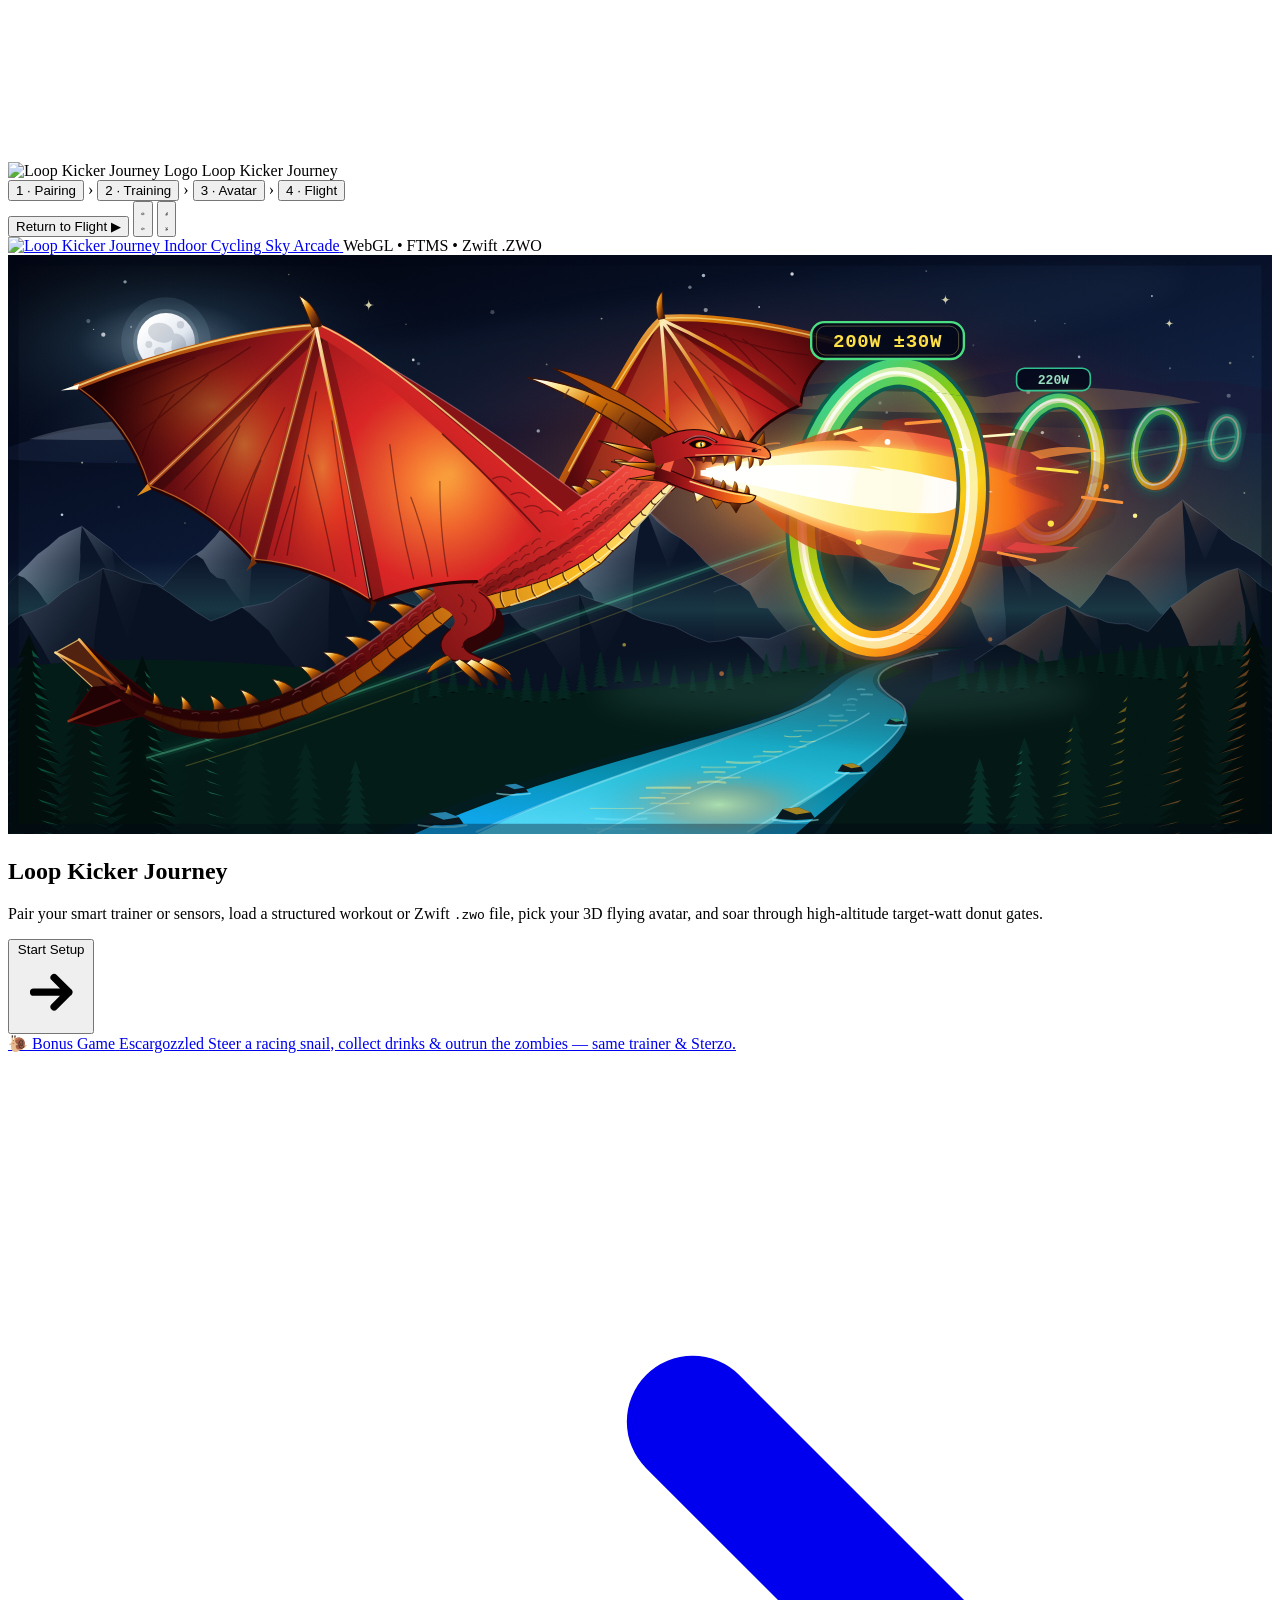
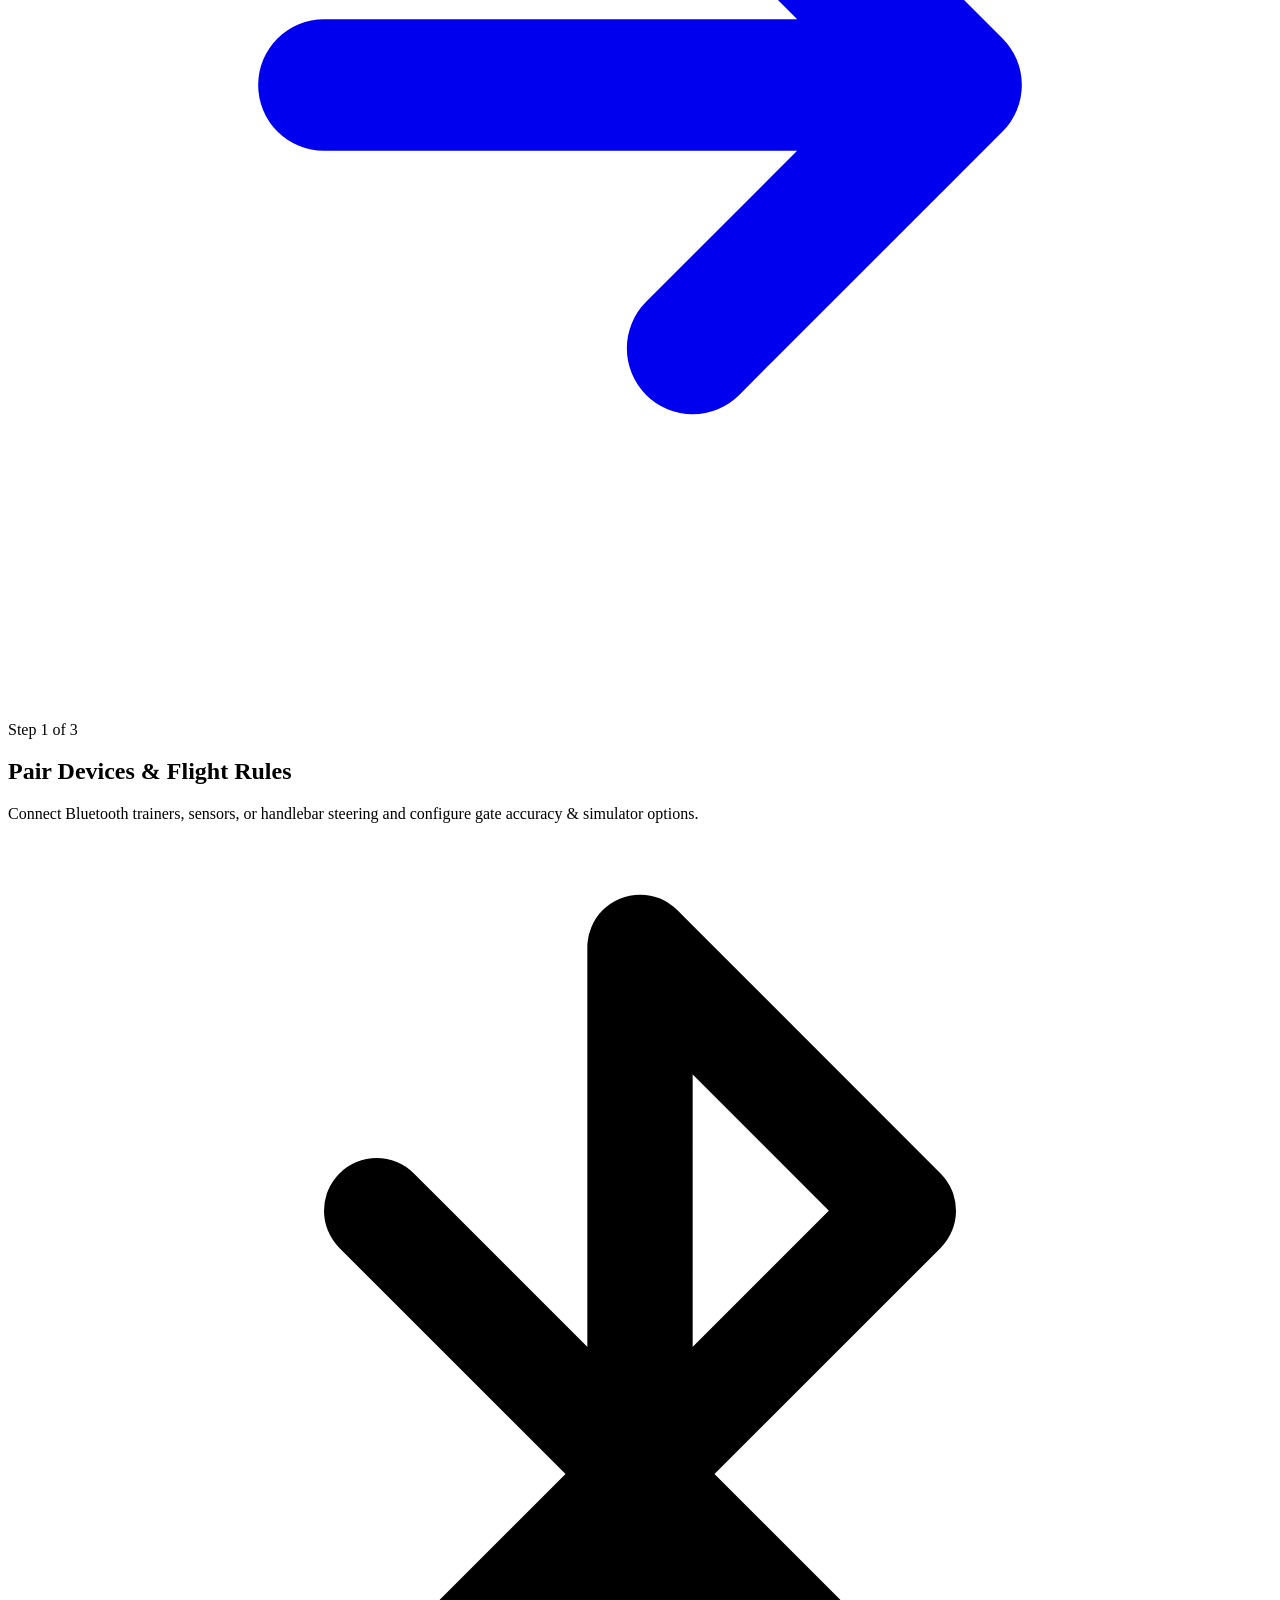
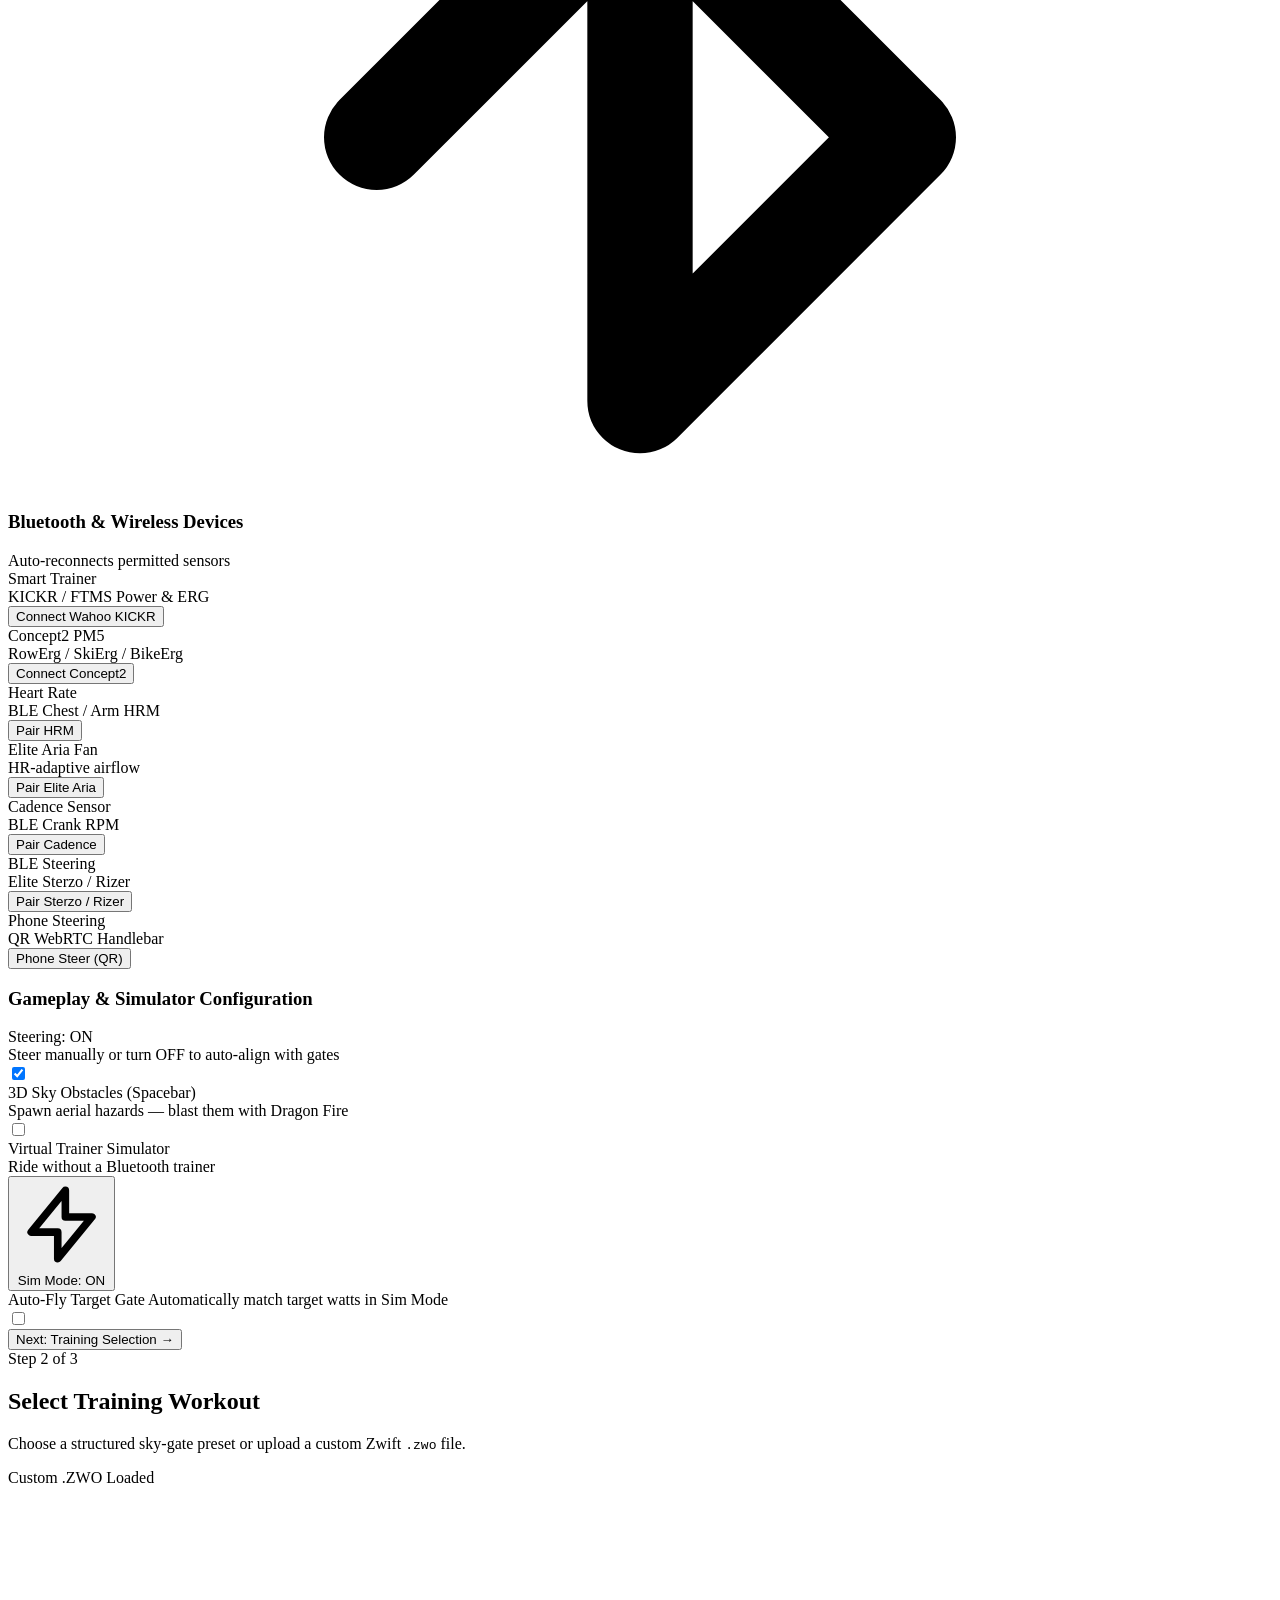
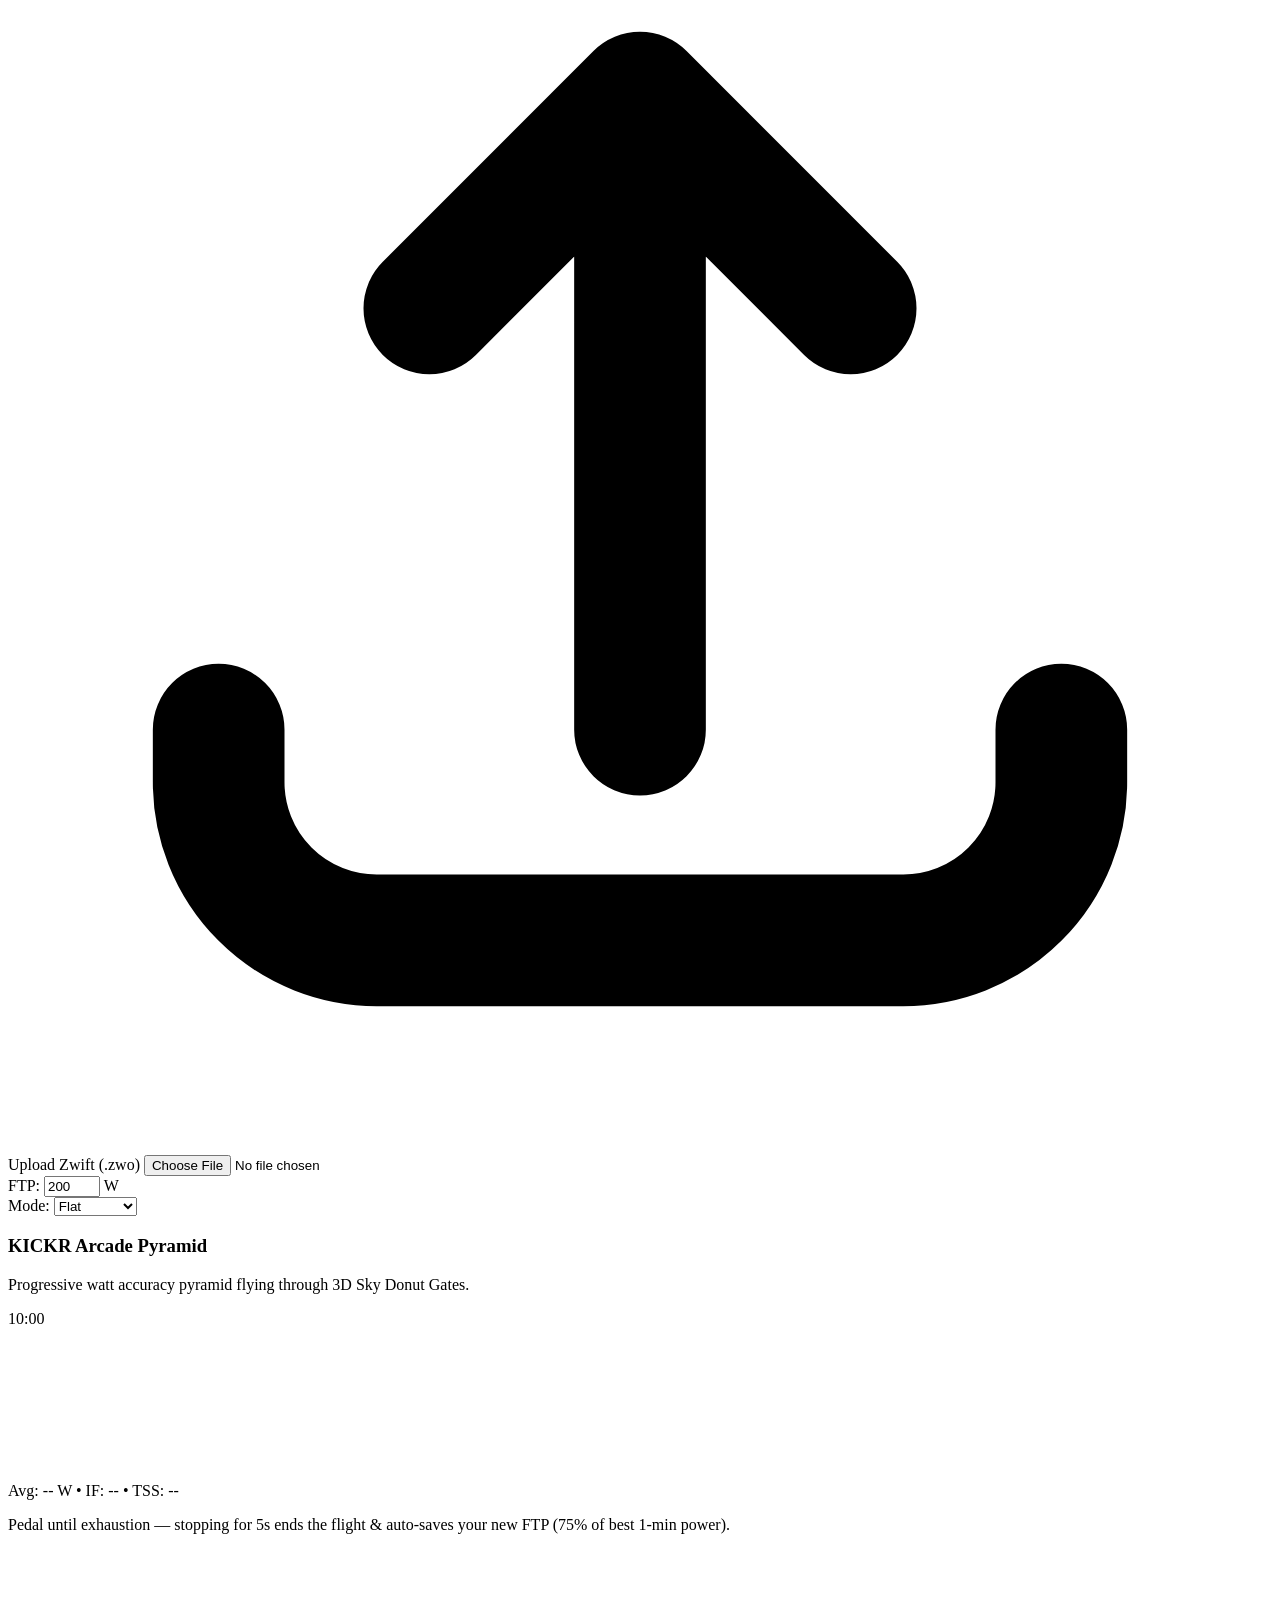
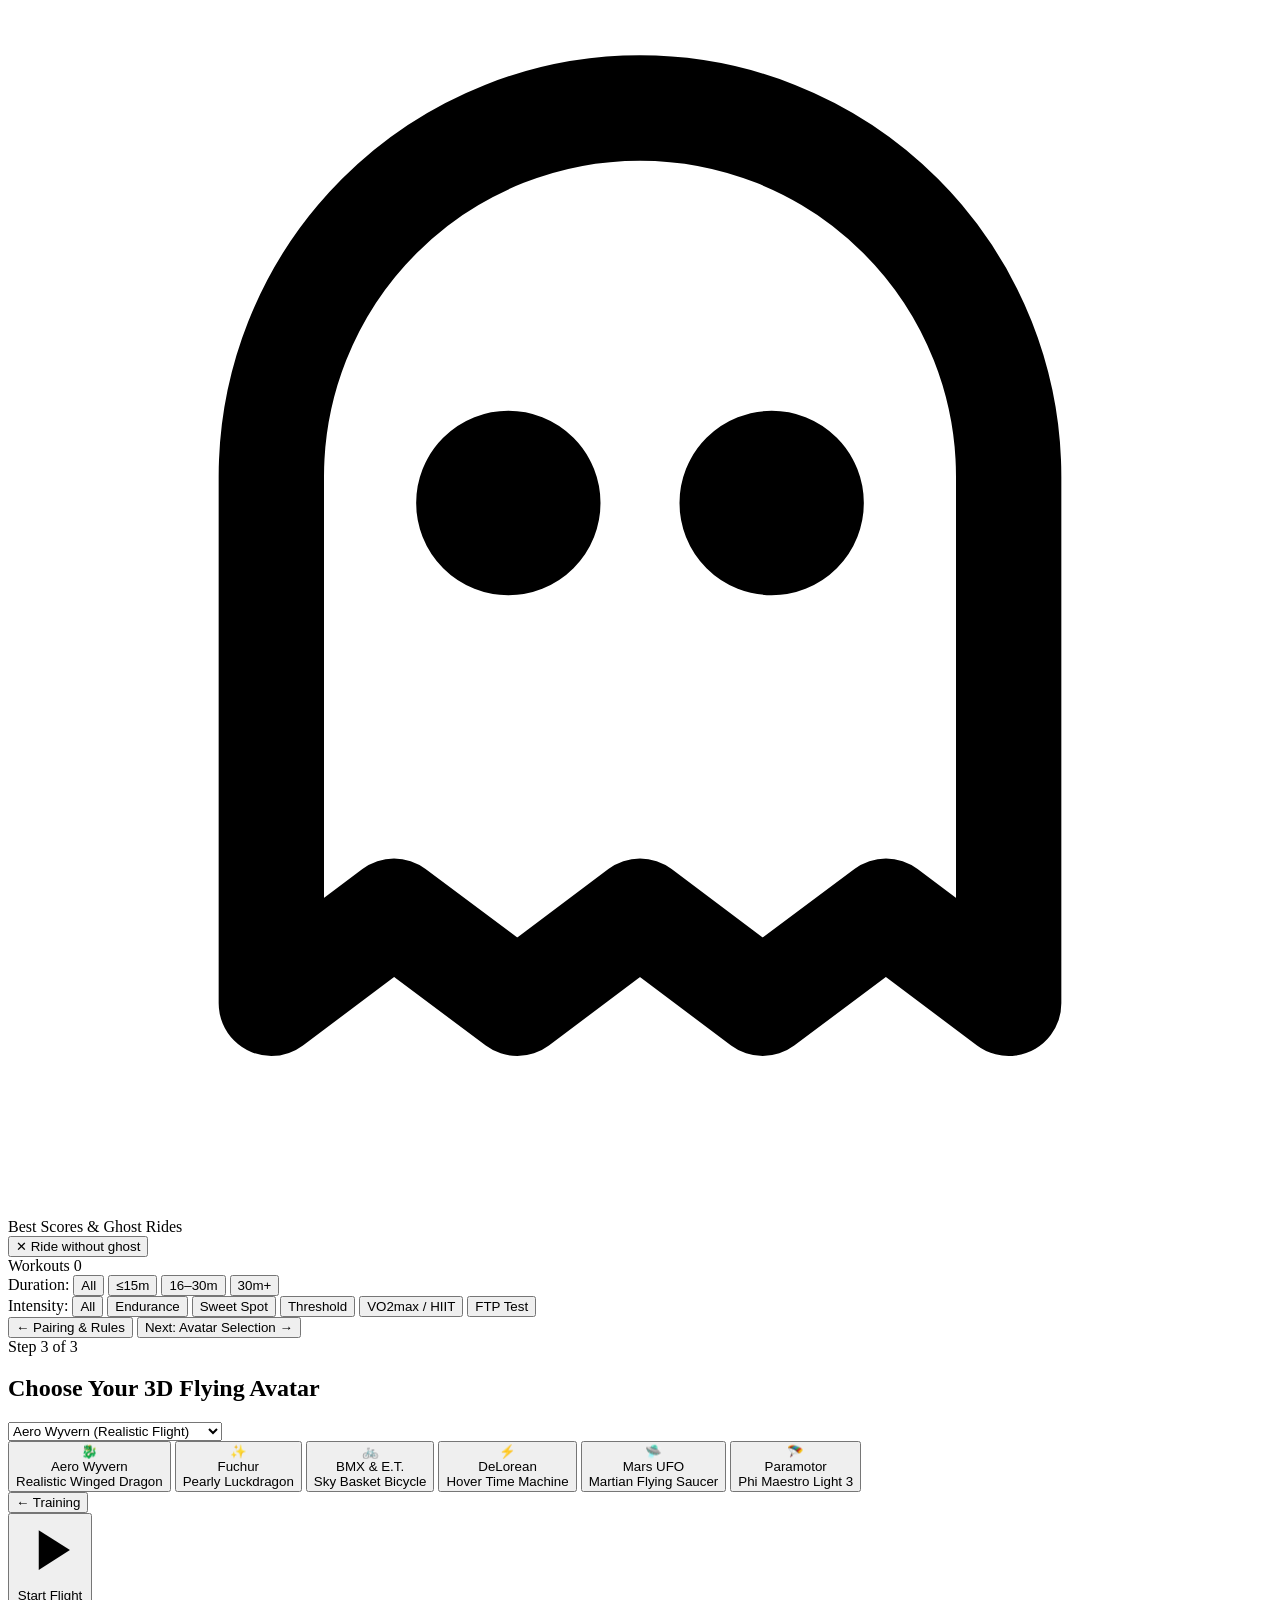
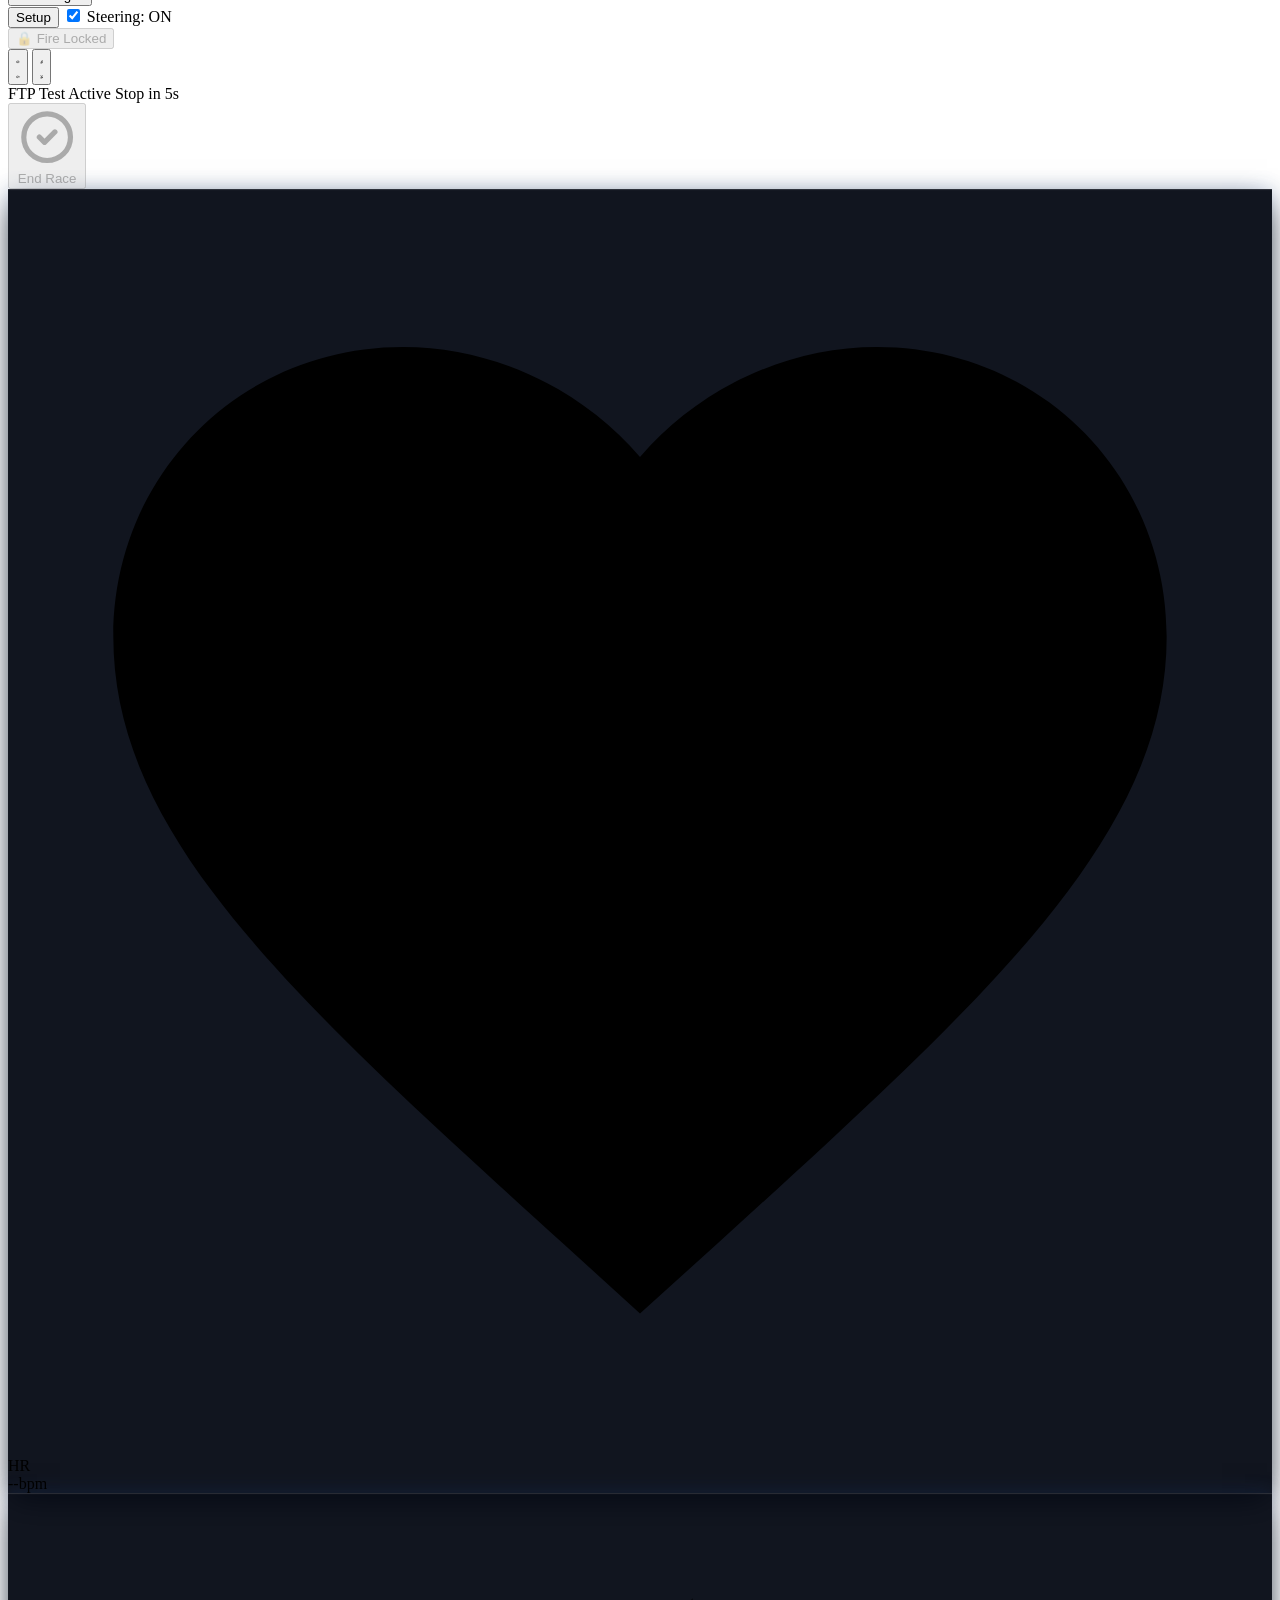
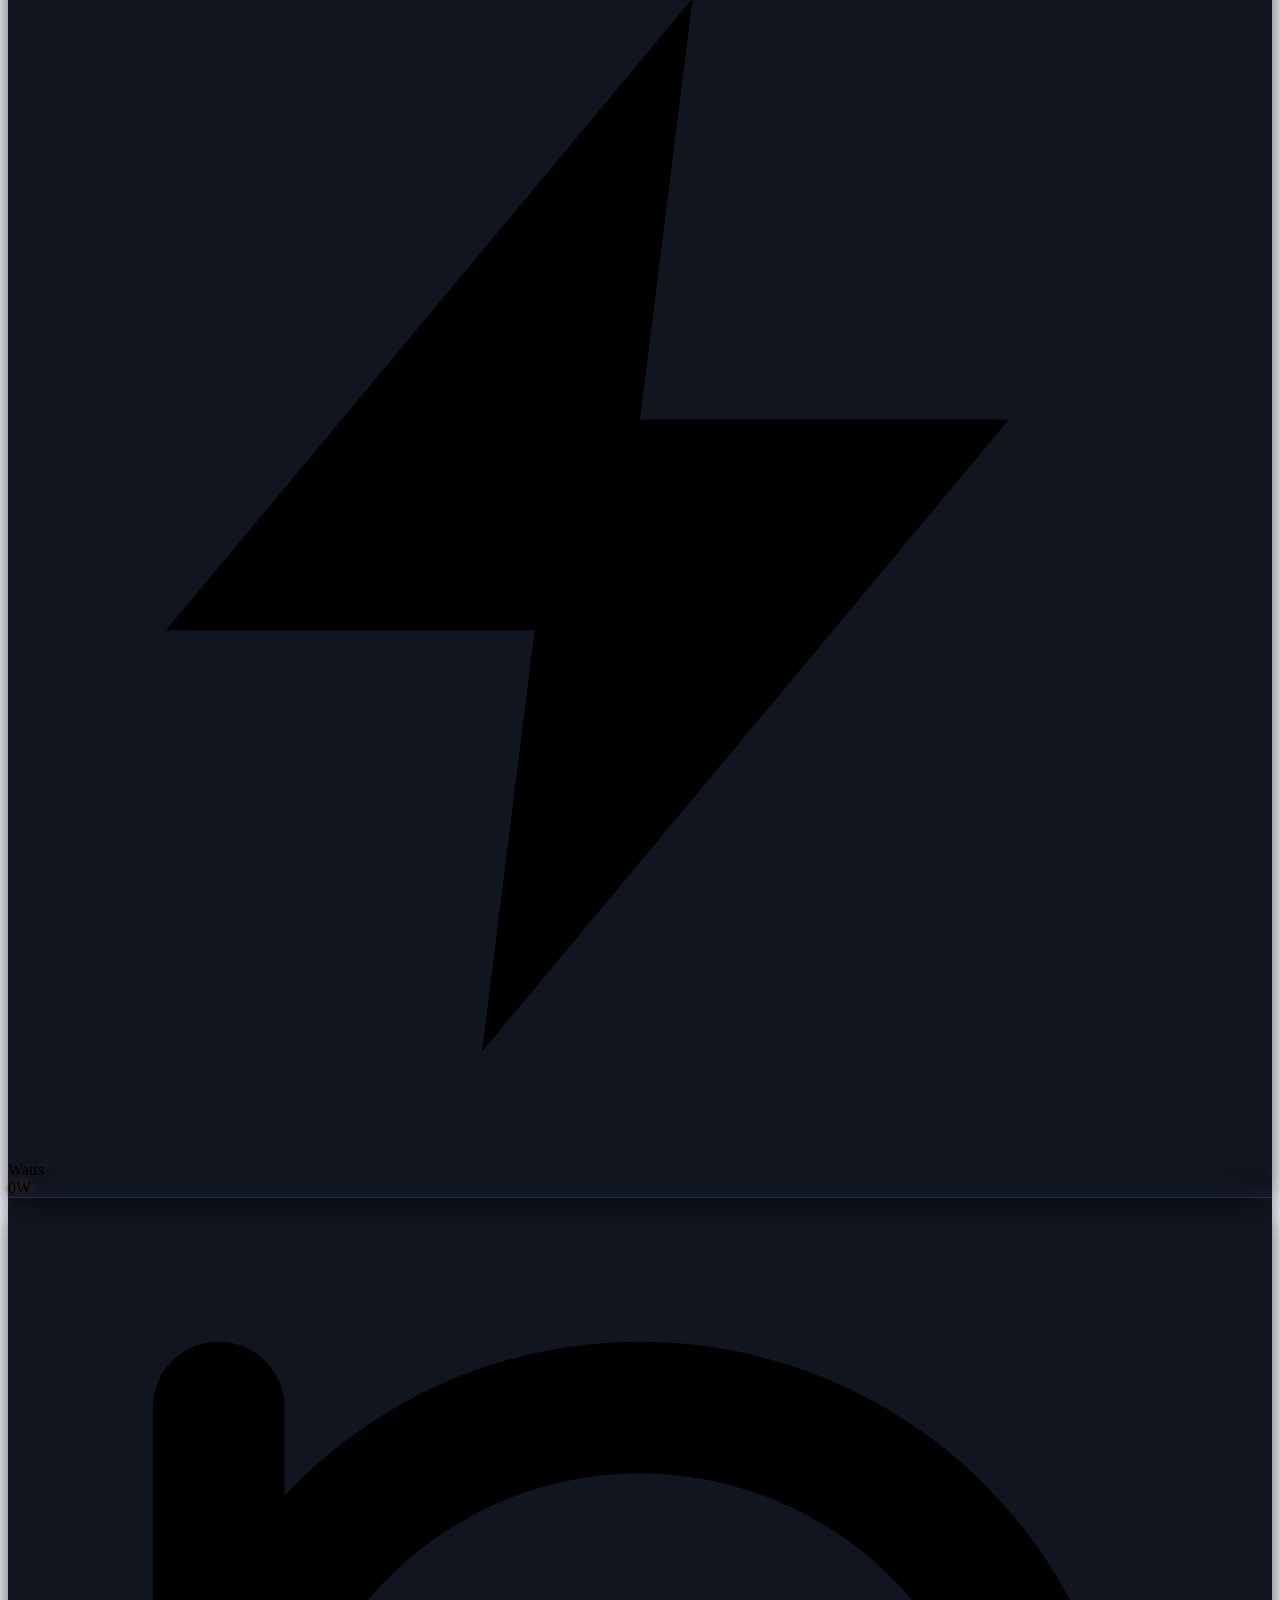
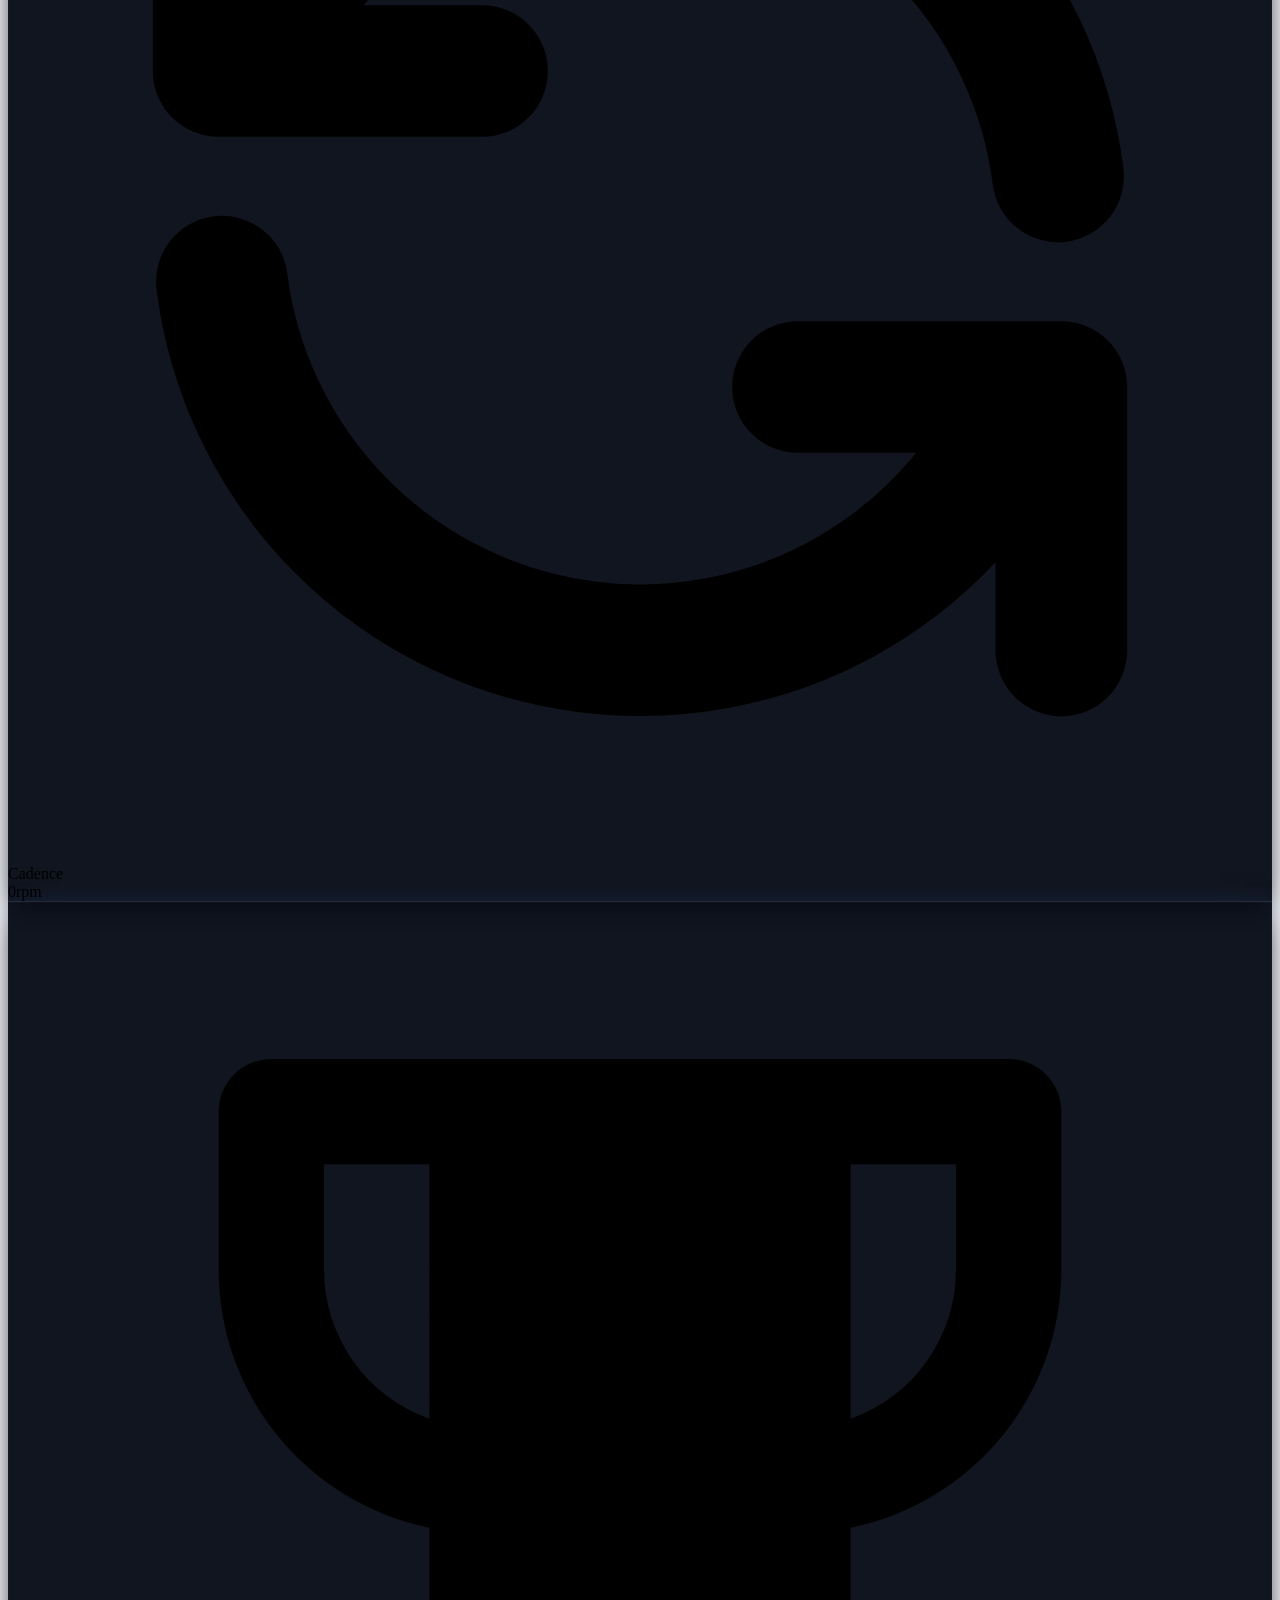
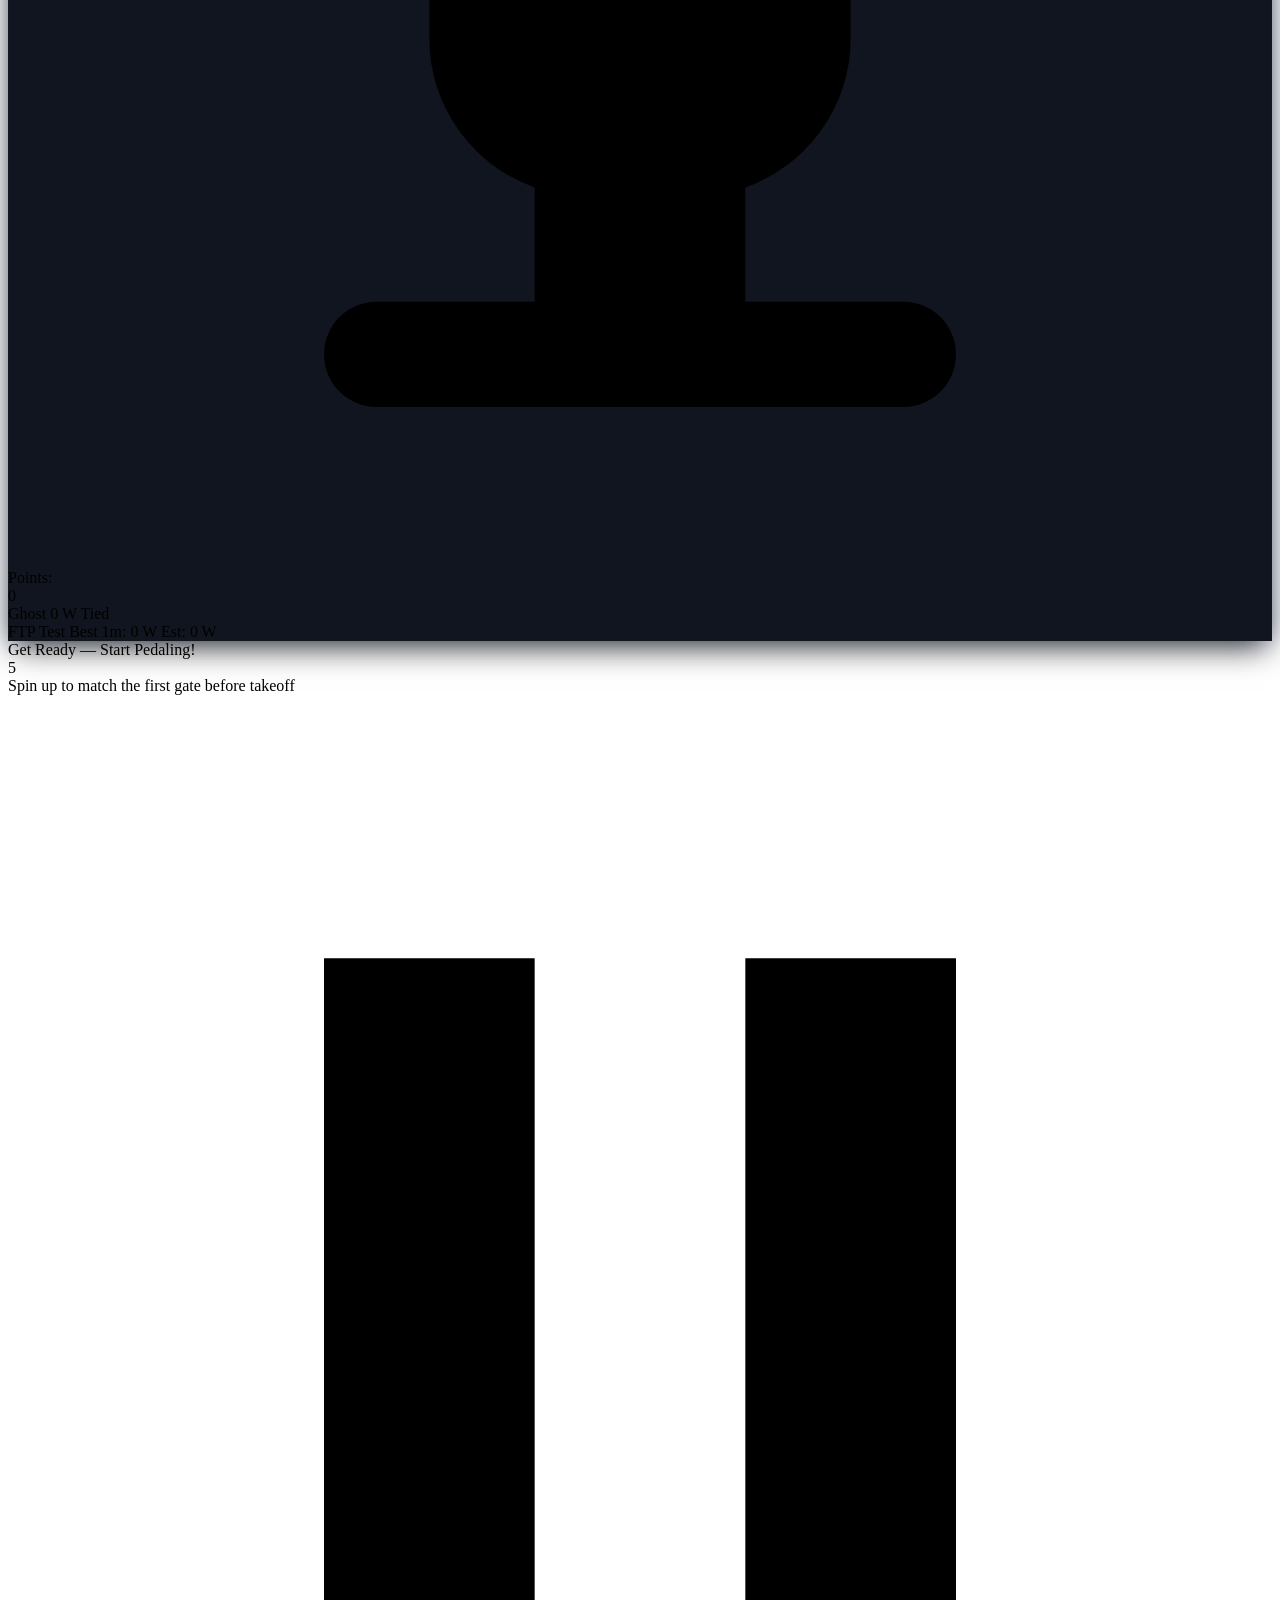
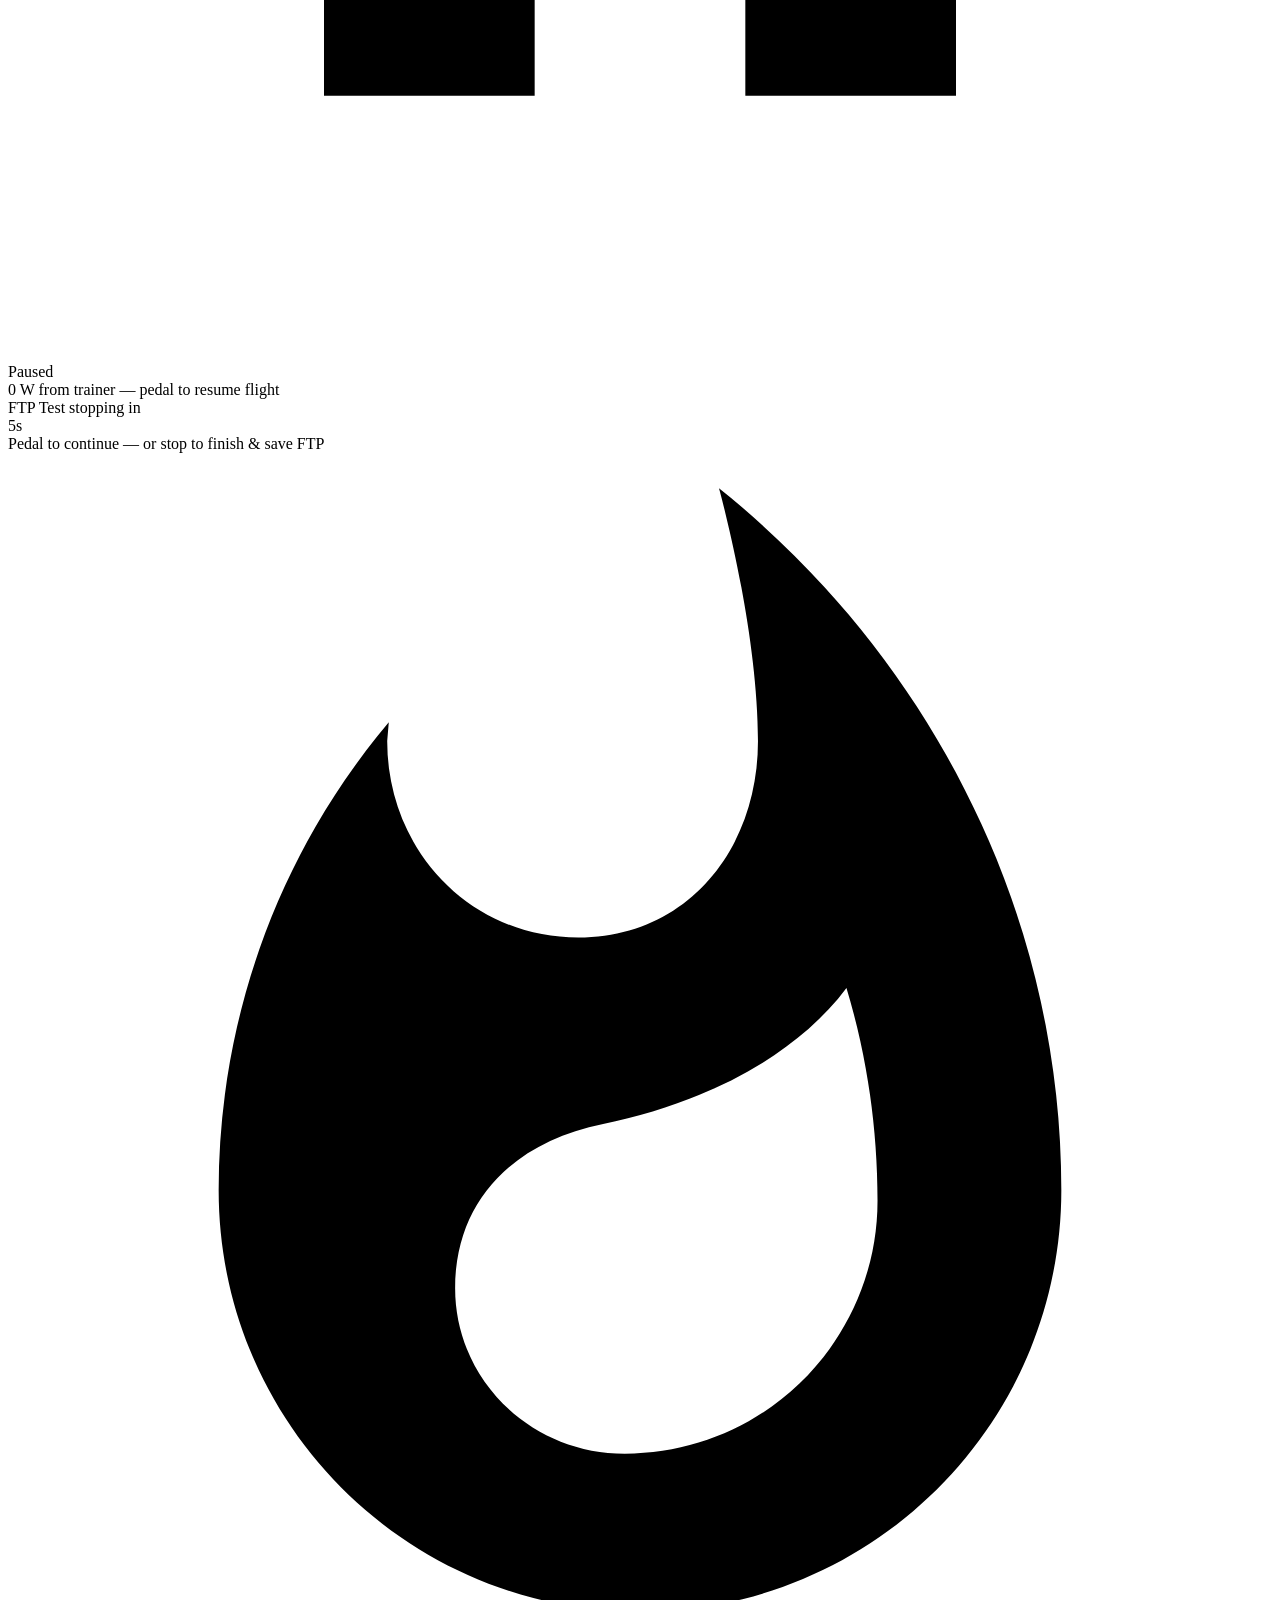
==== commit 92d28056: "Refactor ghost ride features: update UI elements, streamline ghost battle logic, and enhance workout" ====
--- a/index.html
+++ b/index.html
@@ -1032,17 +1032,6 @@
                             <path stroke-linecap="round" stroke-linejoin="round" stroke-width="2.5" d="M13 7l5 5m0 0l-5 5m5-5H6"/>
                         </svg>
                     </button>
-                    <!-- Shown only when server.js can list data/ghostrides -->
-                    <button id="splashGhostBattleBtn" type="button"
-                            class="hidden px-6 py-3.5 rounded-2xl bg-blue-500/15 hover:bg-blue-500/25 border border-blue-400/50 text-blue-200 font-black text-sm sm:text-base uppercase tracking-wider shadow-xl shadow-blue-500/10 items-center gap-2.5 cursor-pointer active:scale-95 transition"
-                            title="Race against a saved ghost ride with its exact settings">
-                        <svg class="w-5 h-5" fill="none" stroke="currentColor" viewBox="0 0 24 24" aria-hidden="true">
-                            <path stroke-linecap="round" stroke-linejoin="round" stroke-width="2" d="M12 3a7 7 0 00-7 7v10l2.33-1.75L9.67 20 12 18.25 14.33 20l2.34-1.75L19 20V10a7 7 0 00-7-7z"/>
-                            <circle cx="9.5" cy="10.5" r="1.25" fill="currentColor"/>
-                            <circle cx="14.5" cy="10.5" r="1.25" fill="currentColor"/>
-                        </svg>
-                        <span>Ghost Battle</span>
-                    </button>
                 </div>
             </div>
         </div>
@@ -1061,28 +1050,6 @@
                 <path stroke-linecap="round" stroke-linejoin="round" stroke-width="2.5" d="M13 7l5 5m0 0l-5 5m5-5H6"/>
             </svg>
         </a>
-
-        <!-- Ghost Battle: pick a ghost ride from data/ghostrides and fly it with its settings -->
-        <div id="ghostBattlePanel" class="hidden fixed inset-0 z-40 items-center justify-center p-4 bg-gray-950/80 backdrop-blur-sm"
-             role="dialog" aria-modal="true" aria-labelledby="ghostBattleTitle">
-            <div class="max-w-2xl w-full max-h-[85vh] flex flex-col bg-gray-950/95 border border-blue-400/40 rounded-3xl p-5 sm:p-6 shadow-2xl">
-                <div class="flex items-start justify-between gap-3">
-                    <div>
-                        <span class="text-[11px] font-black uppercase tracking-widest text-blue-300">Ghost Battle</span>
-                        <h2 id="ghostBattleTitle" class="text-xl sm:text-2xl font-black text-white">Choose a ghost ride</h2>
-                        <p class="text-xs text-gray-400 mt-0.5">Uses the ghost's workout, FTP, mode &amp; wind course — then pick your avatar and start the flight.</p>
-                    </div>
-                    <button id="ghostBattleCloseBtn" type="button" aria-label="Close"
-                            class="shrink-0 w-8 h-8 rounded-xl bg-gray-900 hover:bg-gray-800 border border-gray-700 text-gray-300 flex items-center justify-center cursor-pointer transition">
-                        <svg class="w-4 h-4" fill="none" stroke="currentColor" viewBox="0 0 24 24" aria-hidden="true">
-                            <path stroke-linecap="round" stroke-linejoin="round" stroke-width="2.5" d="M6 18L18 6M6 6l12 12"/>
-                        </svg>
-                    </button>
-                </div>
-                <div id="ghostBattleStatus" class="text-xs text-gray-400 mt-3" role="status"></div>
-                <ul id="ghostBattleList" class="mt-3 flex flex-col gap-2 overflow-y-auto pr-1"></ul>
-            </div>
-        </div>
     </section>
 
     <!-- =========================================================================
@@ -1303,11 +1270,6 @@
                         <span>Upload Zwift (.zwo)</span>
                         <input id="zwoFileInput" type="file" accept=".zwo,.xml,text/xml,application/xml" class="hidden">
                     </label>
-
-                    <span id="ghostStatusChip" class="hidden items-center gap-1 bg-blue-500/15 border border-blue-400/40 rounded-xl pl-2.5 pr-1 py-1.5 text-[11px] font-semibold text-blue-200">
-                        <span id="ghostStatusLabel" class="max-w-[180px] truncate">Ghost</span>
-                        <button id="clearGhostBtn" type="button" class="px-1 rounded-md hover:bg-blue-500/25 text-blue-100 cursor-pointer" title="Remove ghost" aria-label="Remove ghost">✕</button>
-                    </span>
                 </div>
             </div>
 
@@ -1367,6 +1329,26 @@
                         Pedal until exhaustion — stopping for 5s ends the flight &amp; auto-saves your new FTP (75% of best 1-min power).
                     </p>
                 </div>
+            </div>
+
+            <!-- Best scores of the selected workout; picking one races it as ghost (needs server.js) -->
+            <div id="workoutGhostSection" class="hidden mt-3.5 bg-gray-900/80 border border-gray-800 rounded-2xl p-3.5">
+                <div class="flex flex-wrap items-center justify-between gap-2 mb-2.5">
+                    <div class="flex items-center gap-2 min-w-0">
+                        <svg class="w-4 h-4 text-blue-300 shrink-0" fill="none" stroke="currentColor" viewBox="0 0 24 24" aria-hidden="true">
+                            <path stroke-linecap="round" stroke-linejoin="round" stroke-width="2" d="M12 3a7 7 0 00-7 7v10l2.33-1.75L9.67 20 12 18.25 14.33 20l2.34-1.75L19 20V10a7 7 0 00-7-7z"/>
+                            <circle cx="9.5" cy="10.5" r="1.25" fill="currentColor"/>
+                            <circle cx="14.5" cy="10.5" r="1.25" fill="currentColor"/>
+                        </svg>
+                        <span class="text-xs font-bold uppercase tracking-wider text-gray-400">Best Scores &amp; Ghost Rides</span>
+                        <span id="workoutGhostStatus" class="text-[11px] text-gray-400 truncate" role="status"></span>
+                    </div>
+                    <button id="clearGhostBtn" type="button"
+                            class="hidden px-2.5 py-1 rounded-lg bg-gray-800 hover:bg-gray-700 text-gray-200 font-bold text-[11px] border border-gray-700 cursor-pointer transition">
+                        ✕ Ride without ghost
+                    </button>
+                </div>
+                <div id="workoutGhostList" class="grid grid-cols-1 md:grid-cols-3 gap-2.5"></div>
             </div>
 
             <!-- Interactive Preset Workout Cards Grid with Duration & Intensity Filters -->
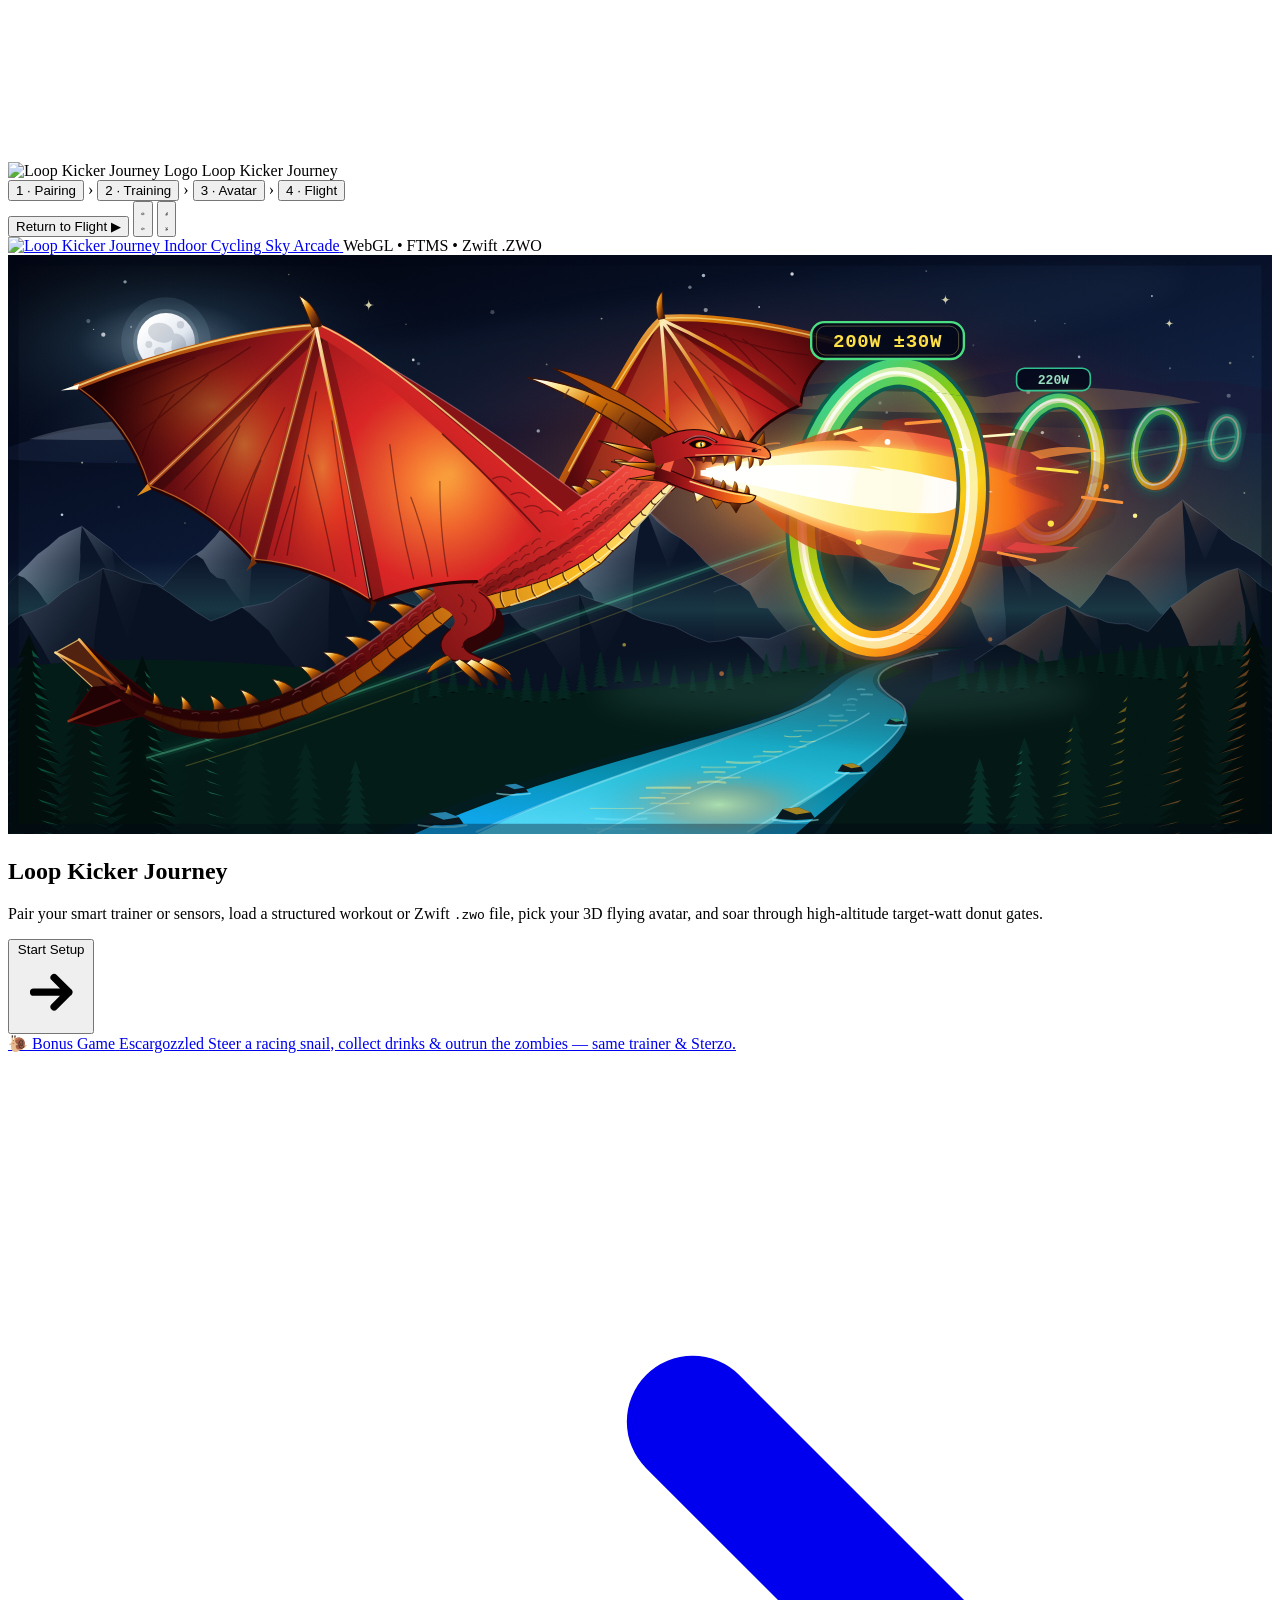
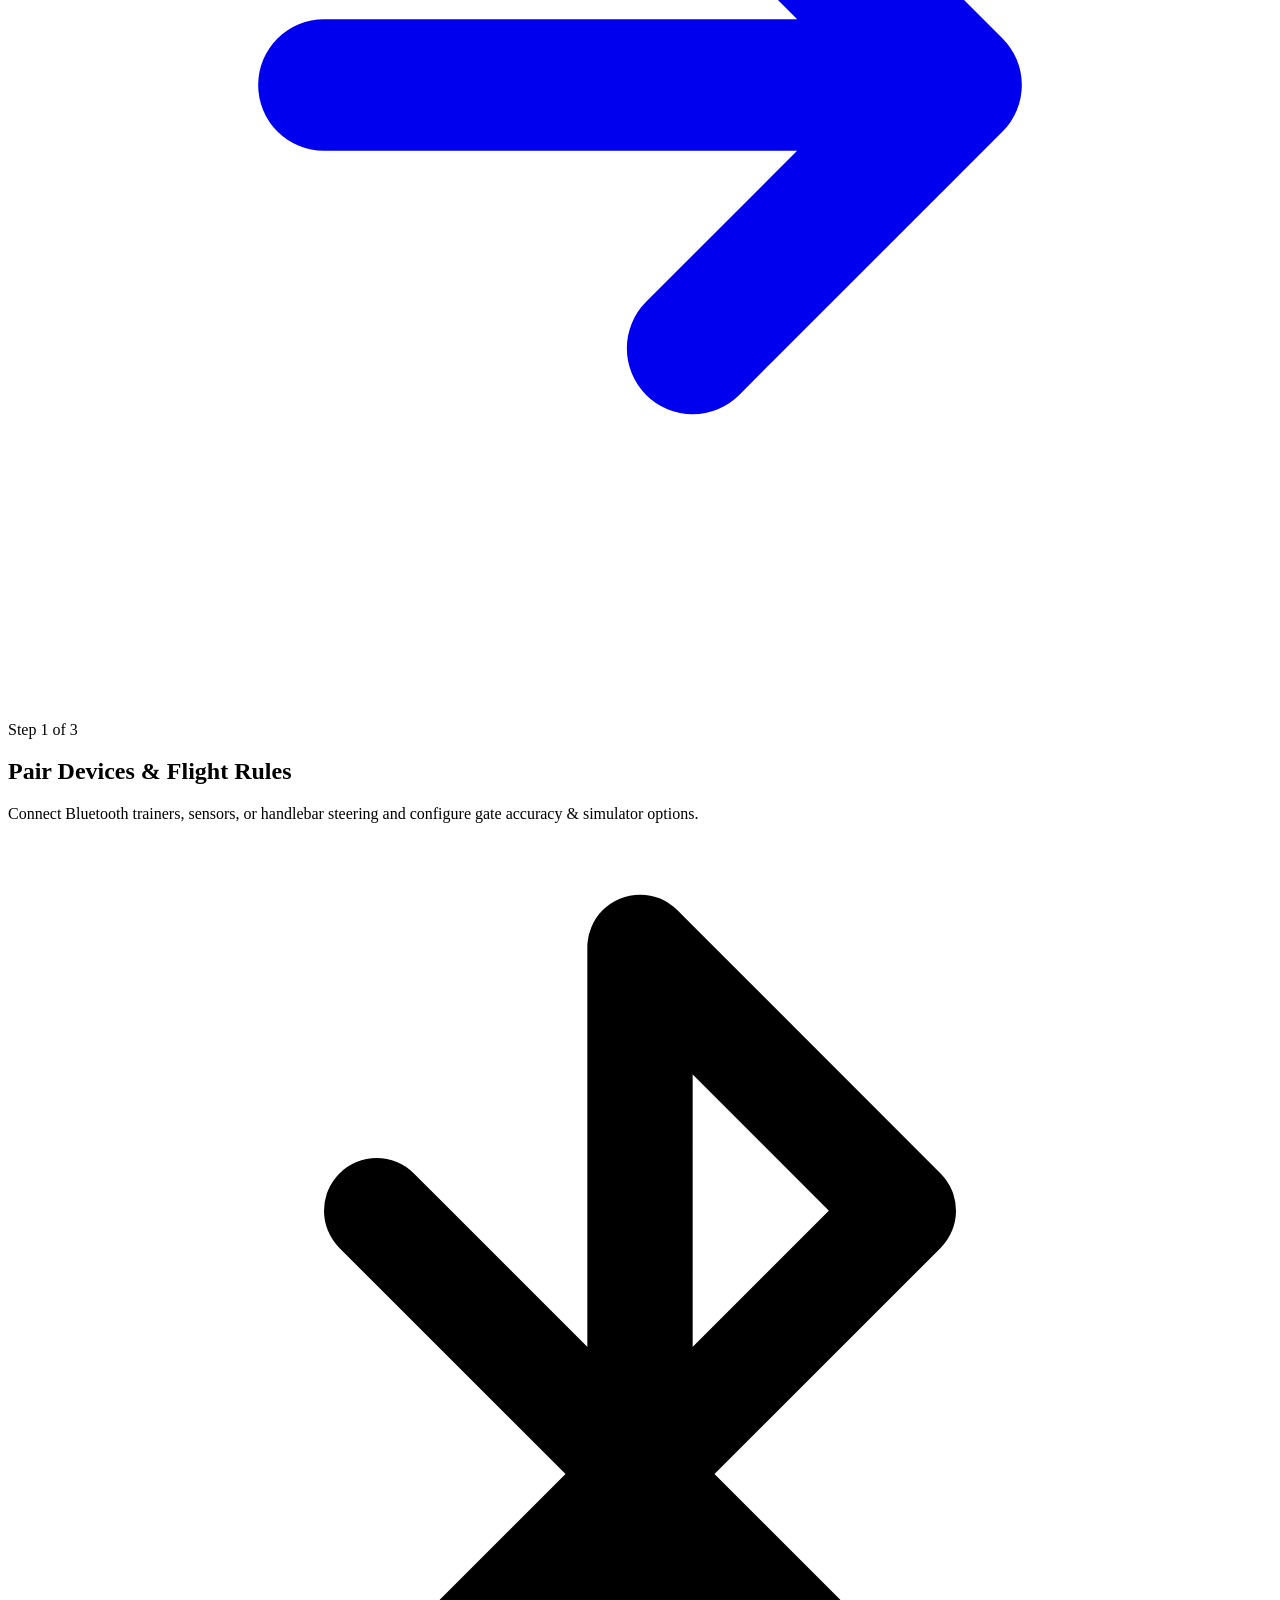
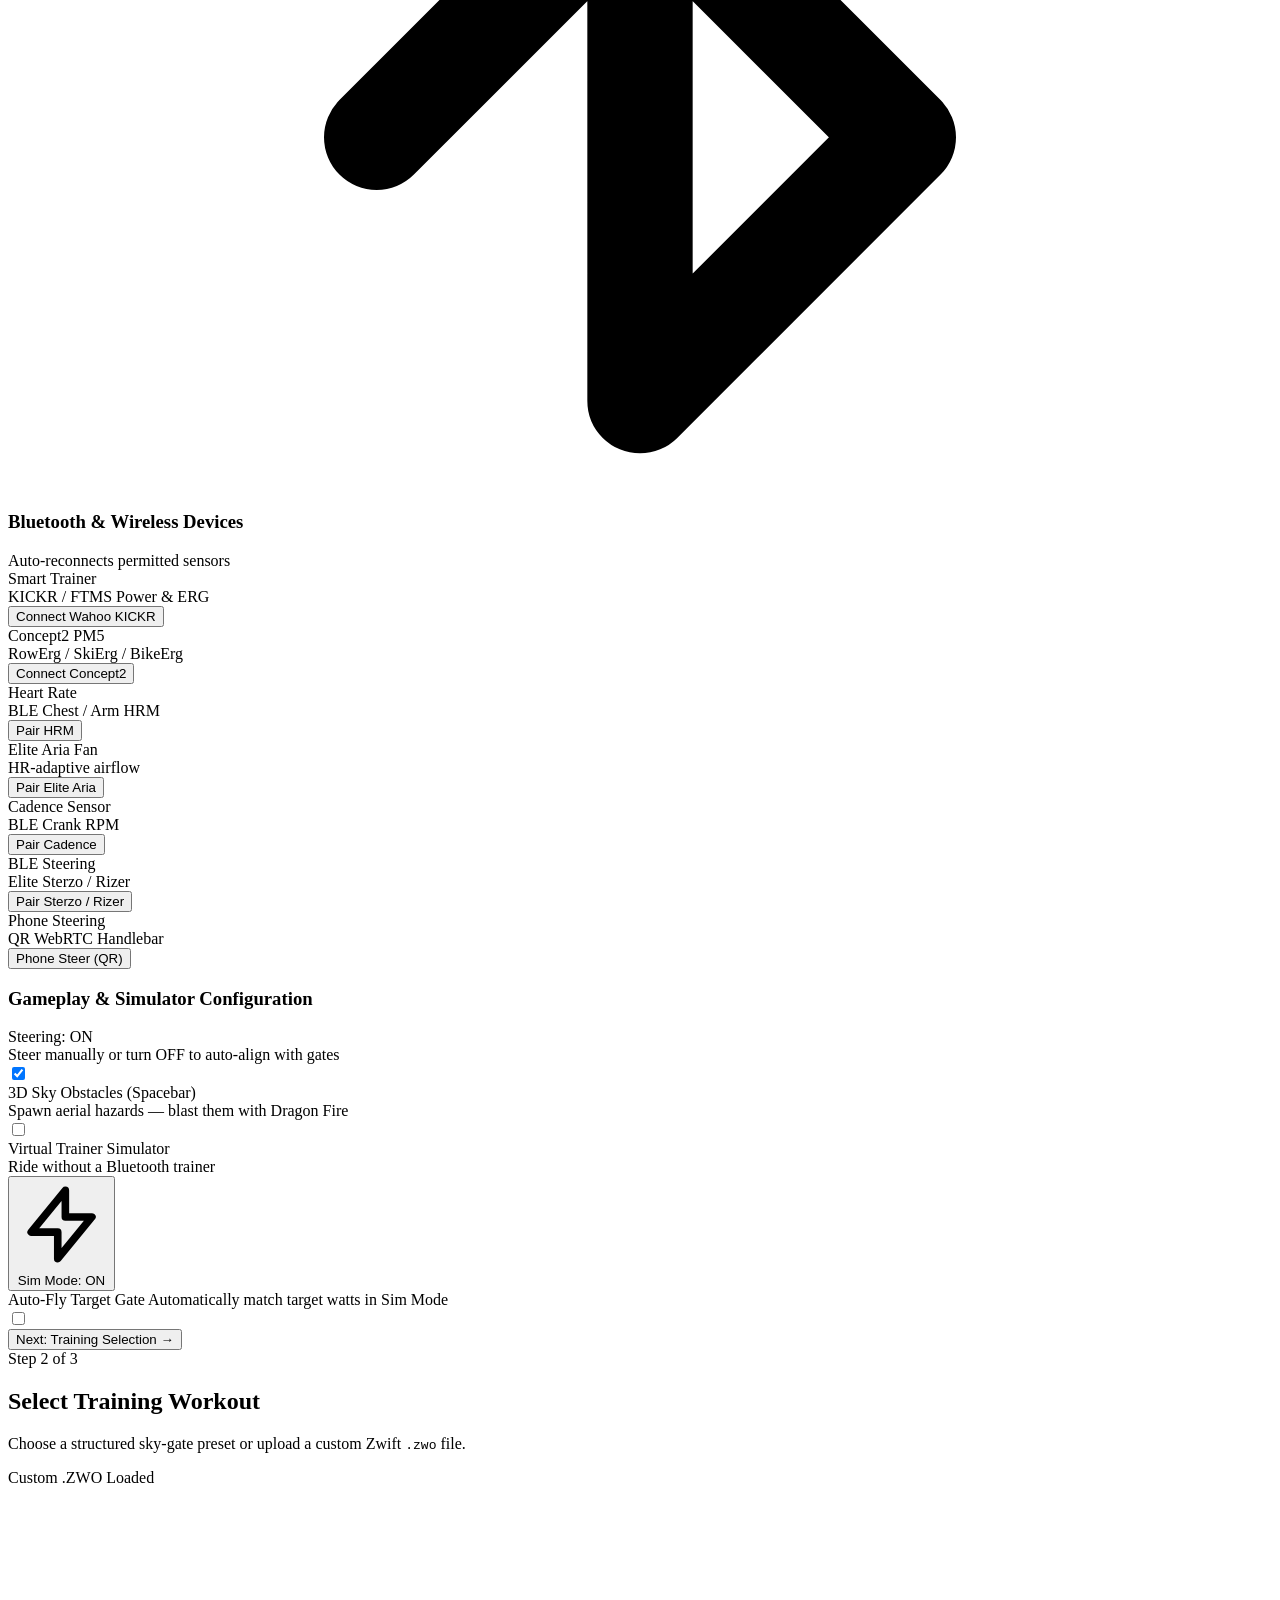
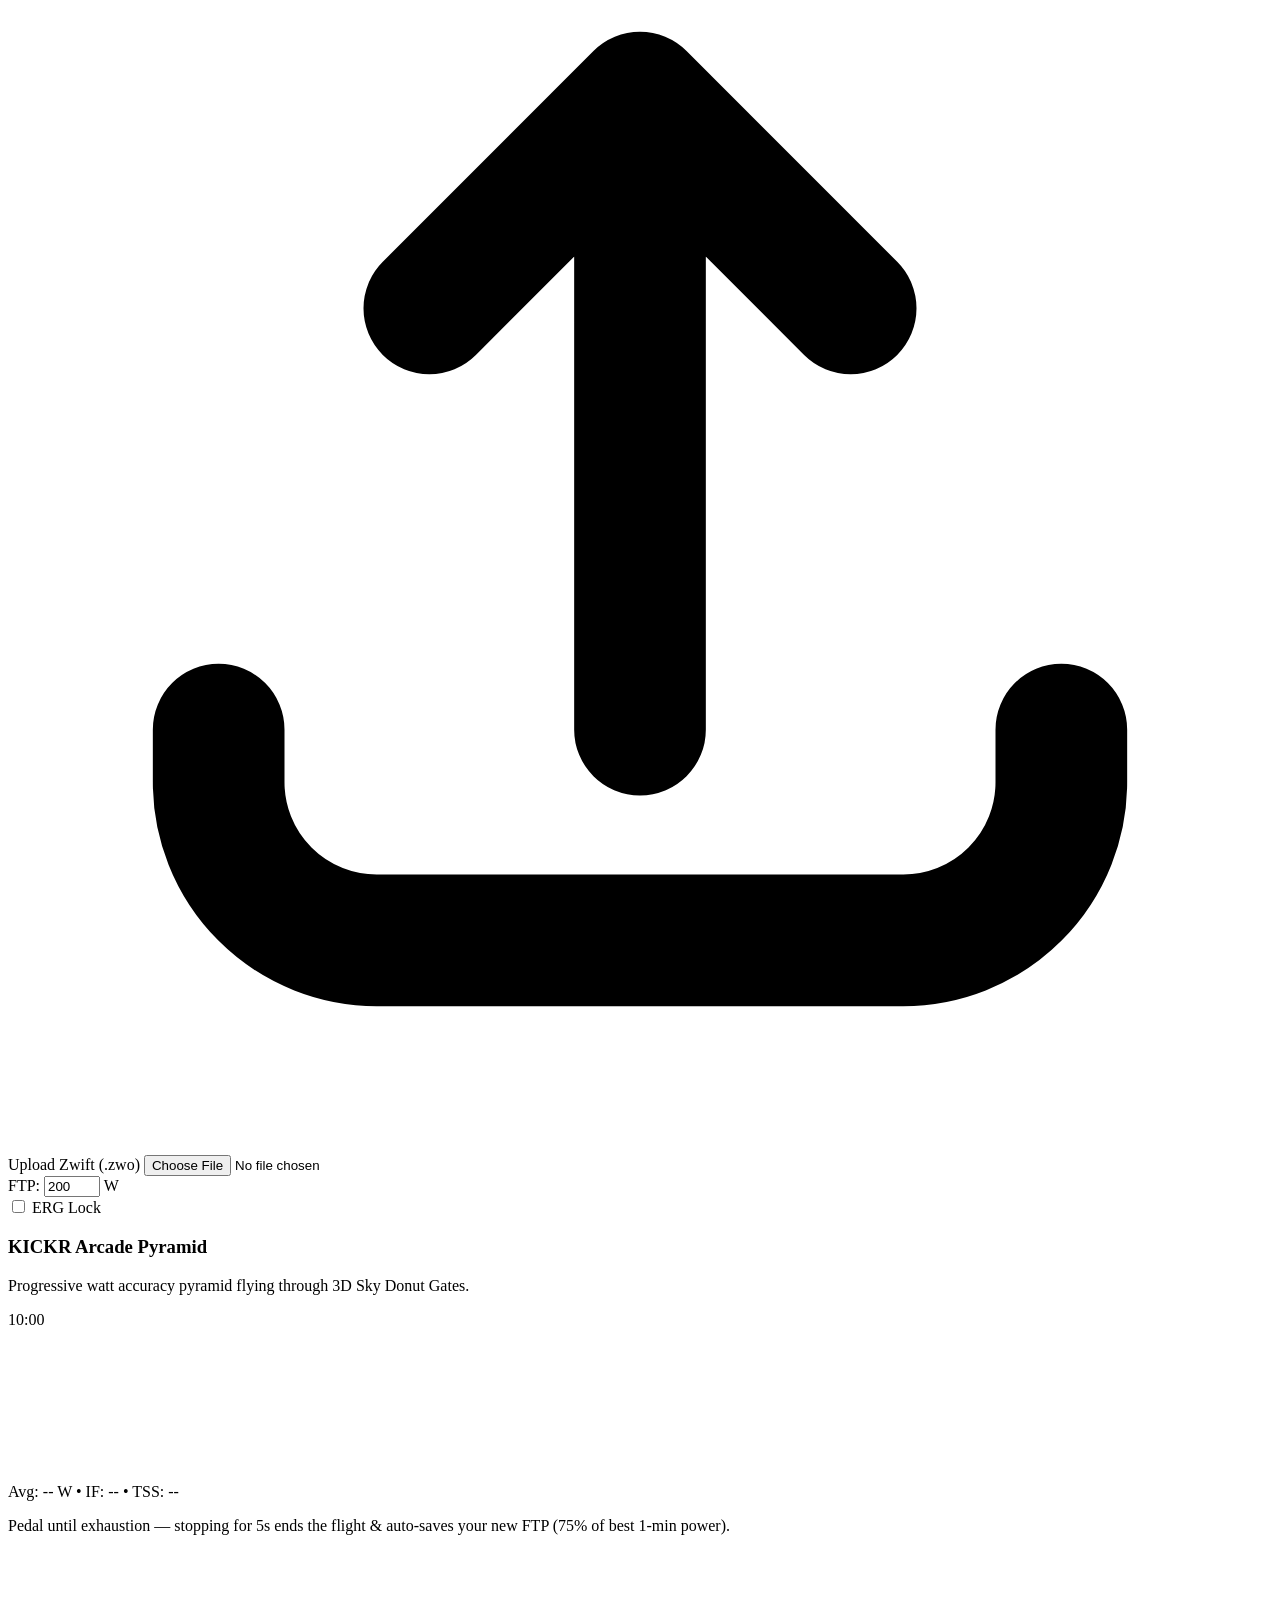
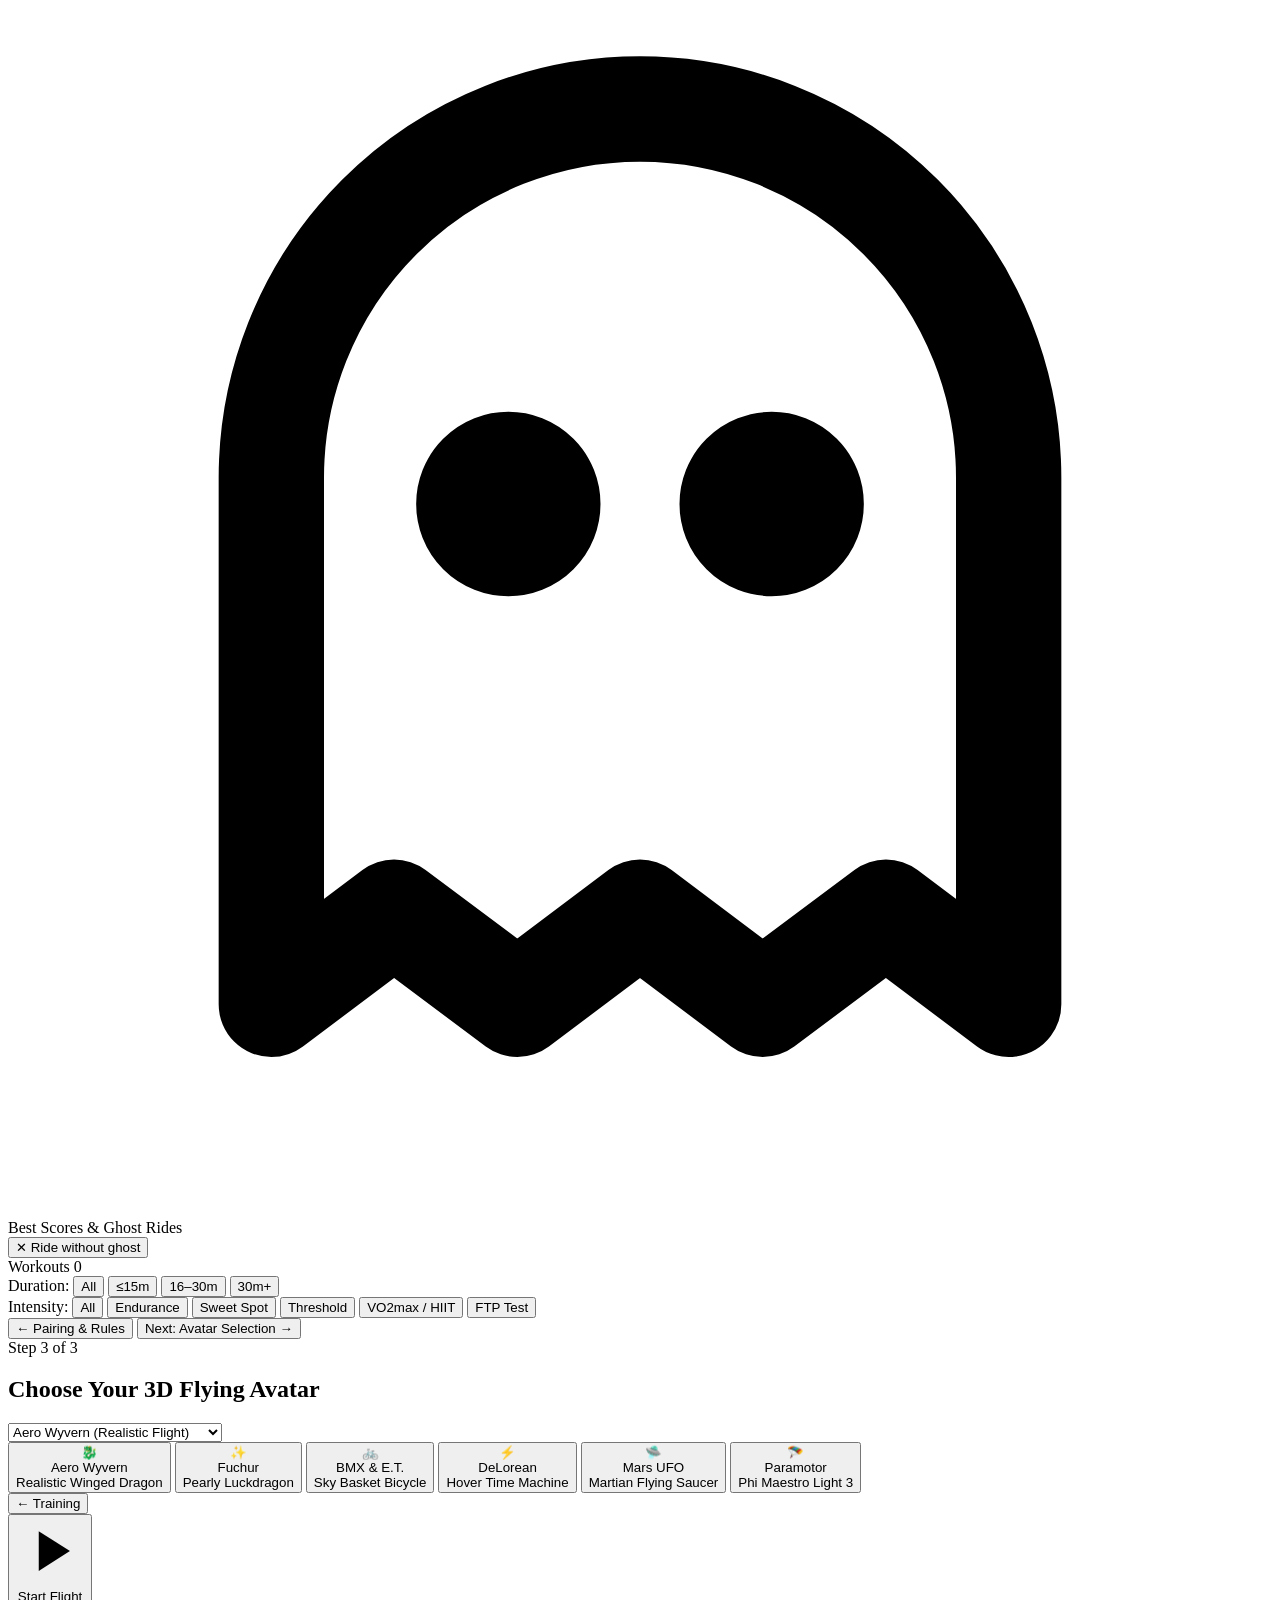
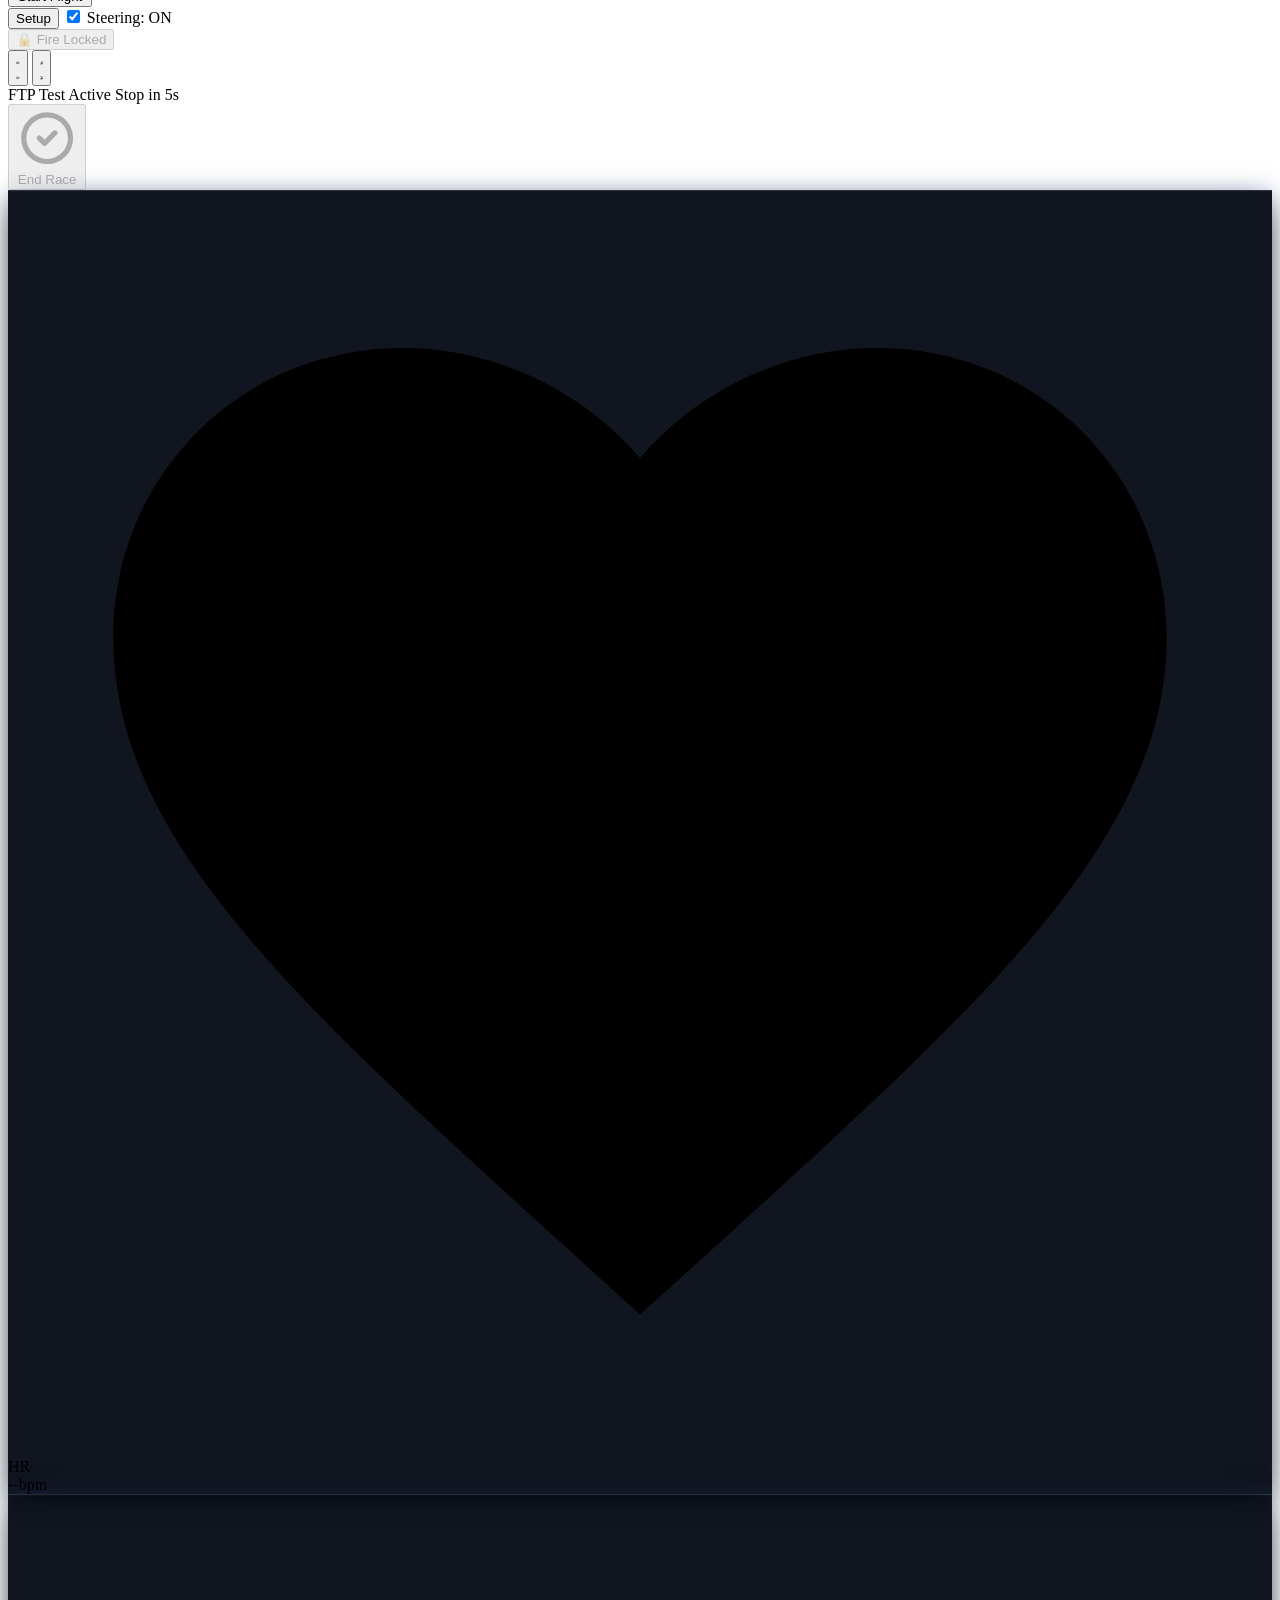
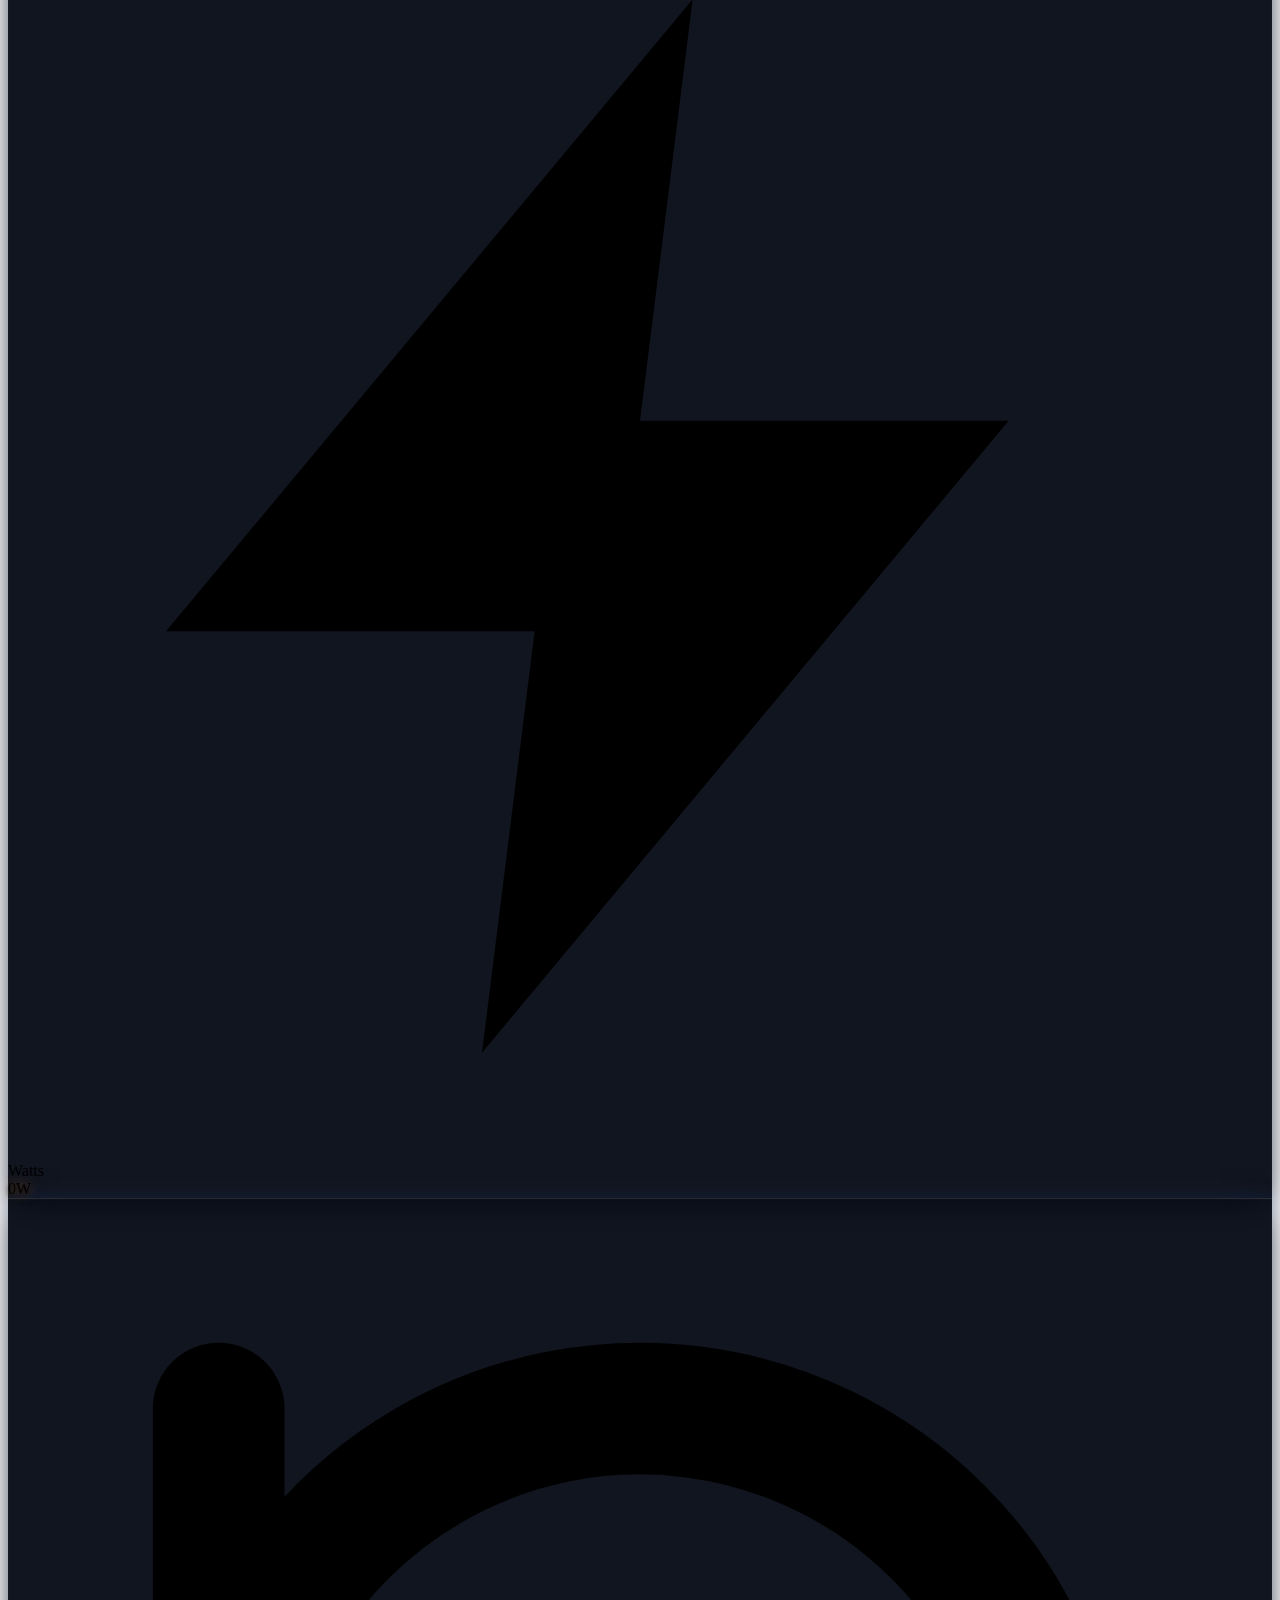
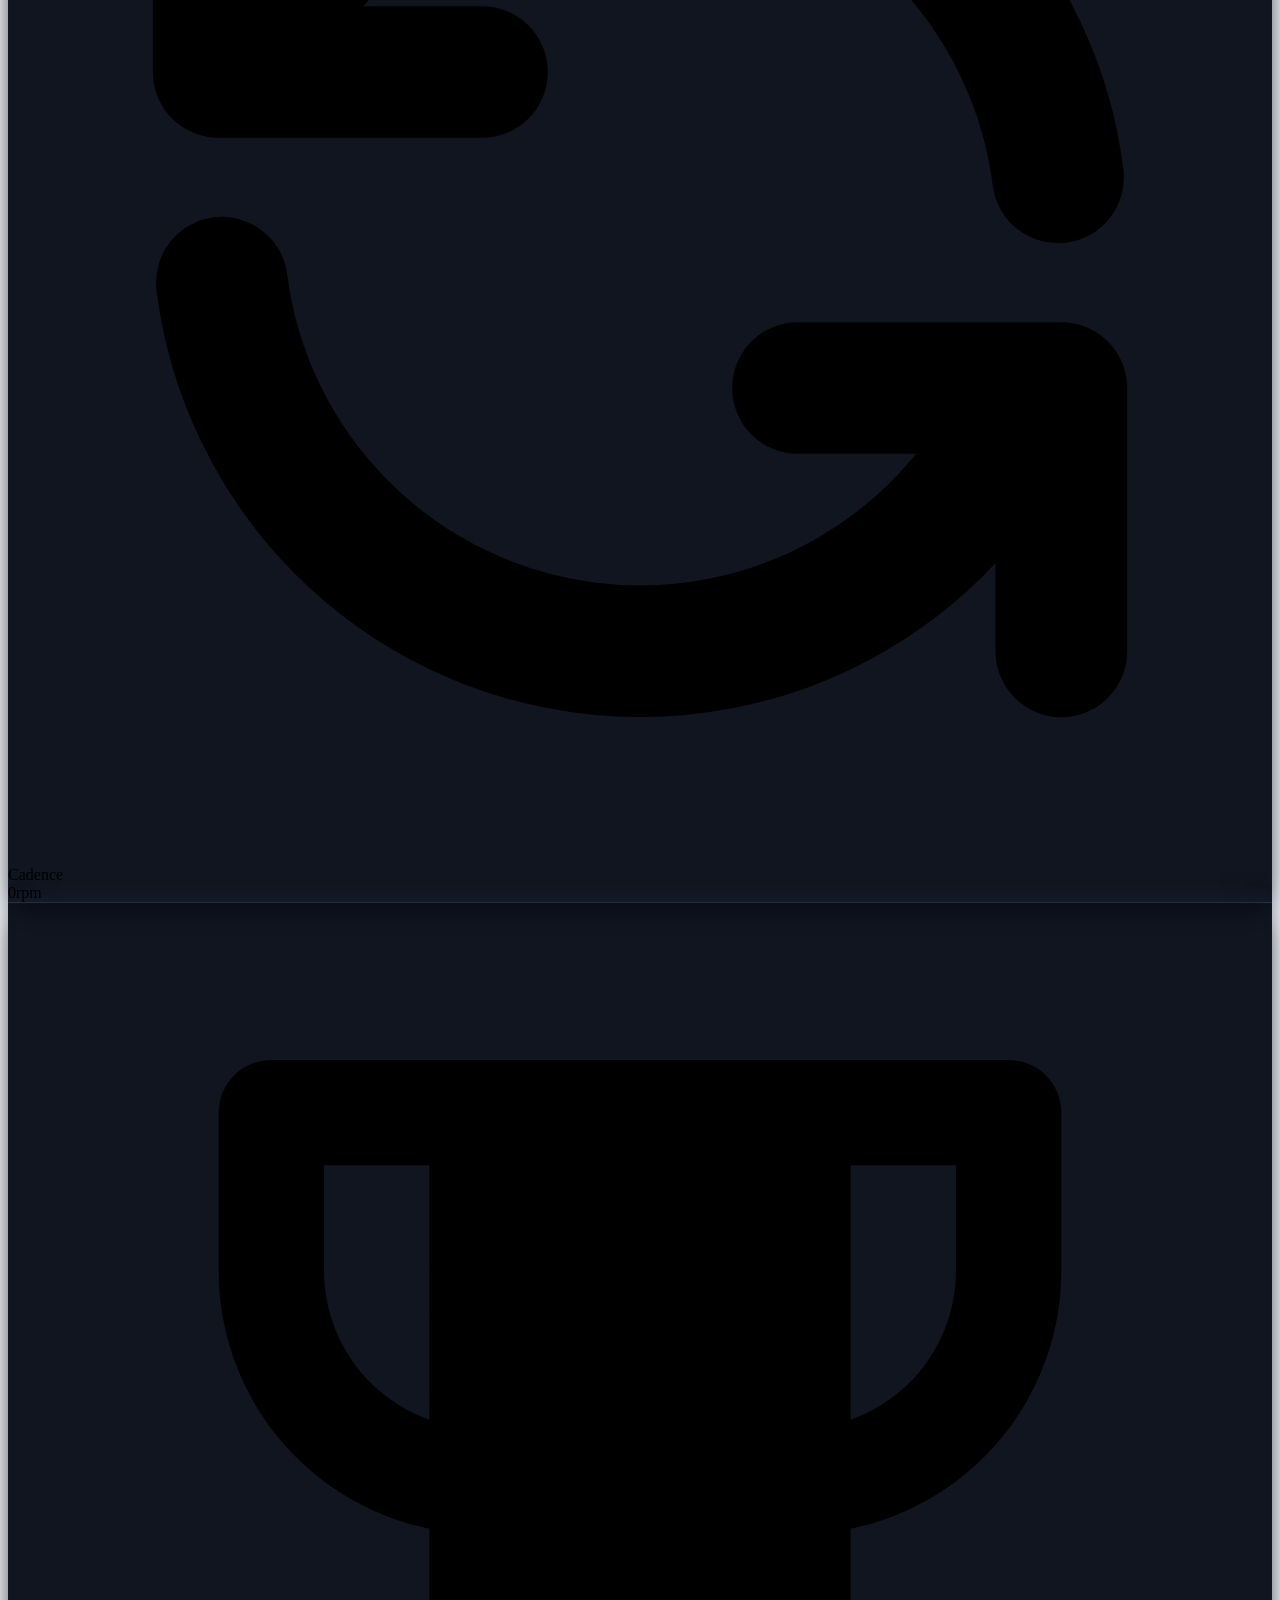
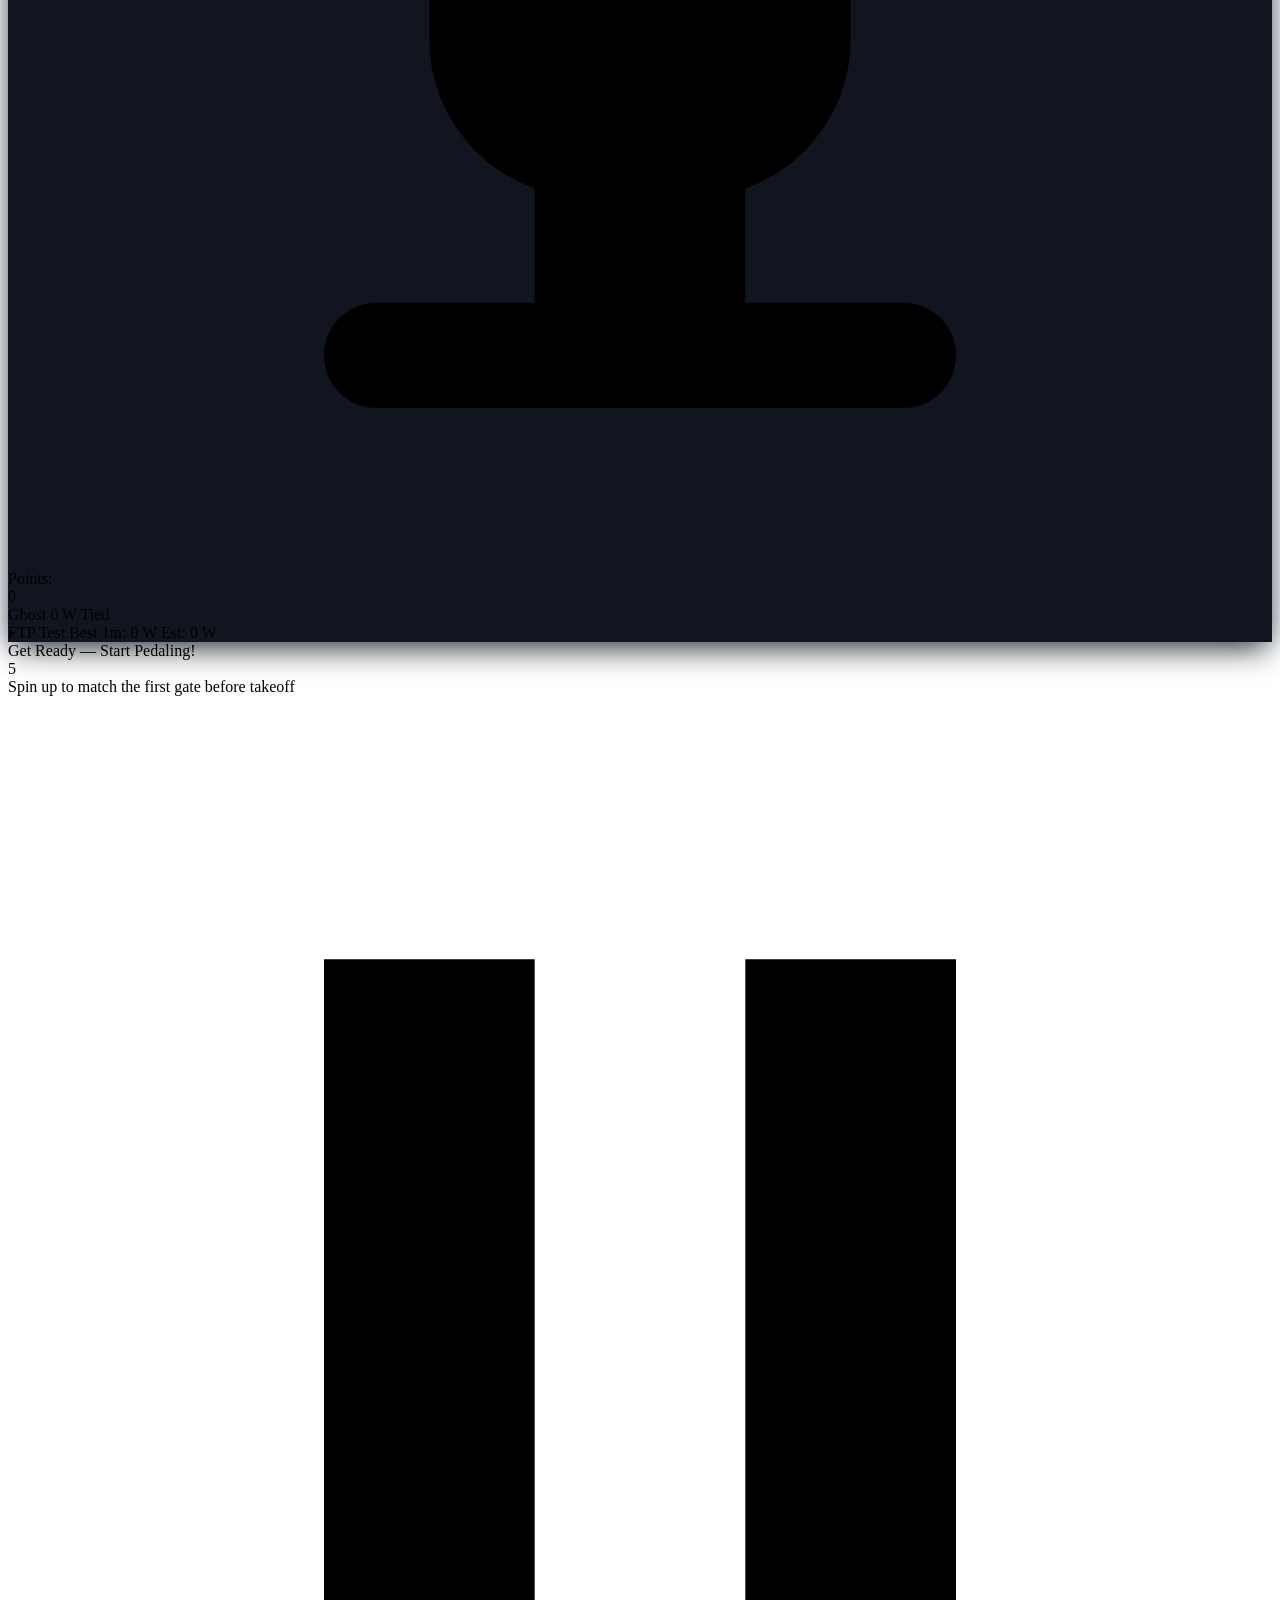
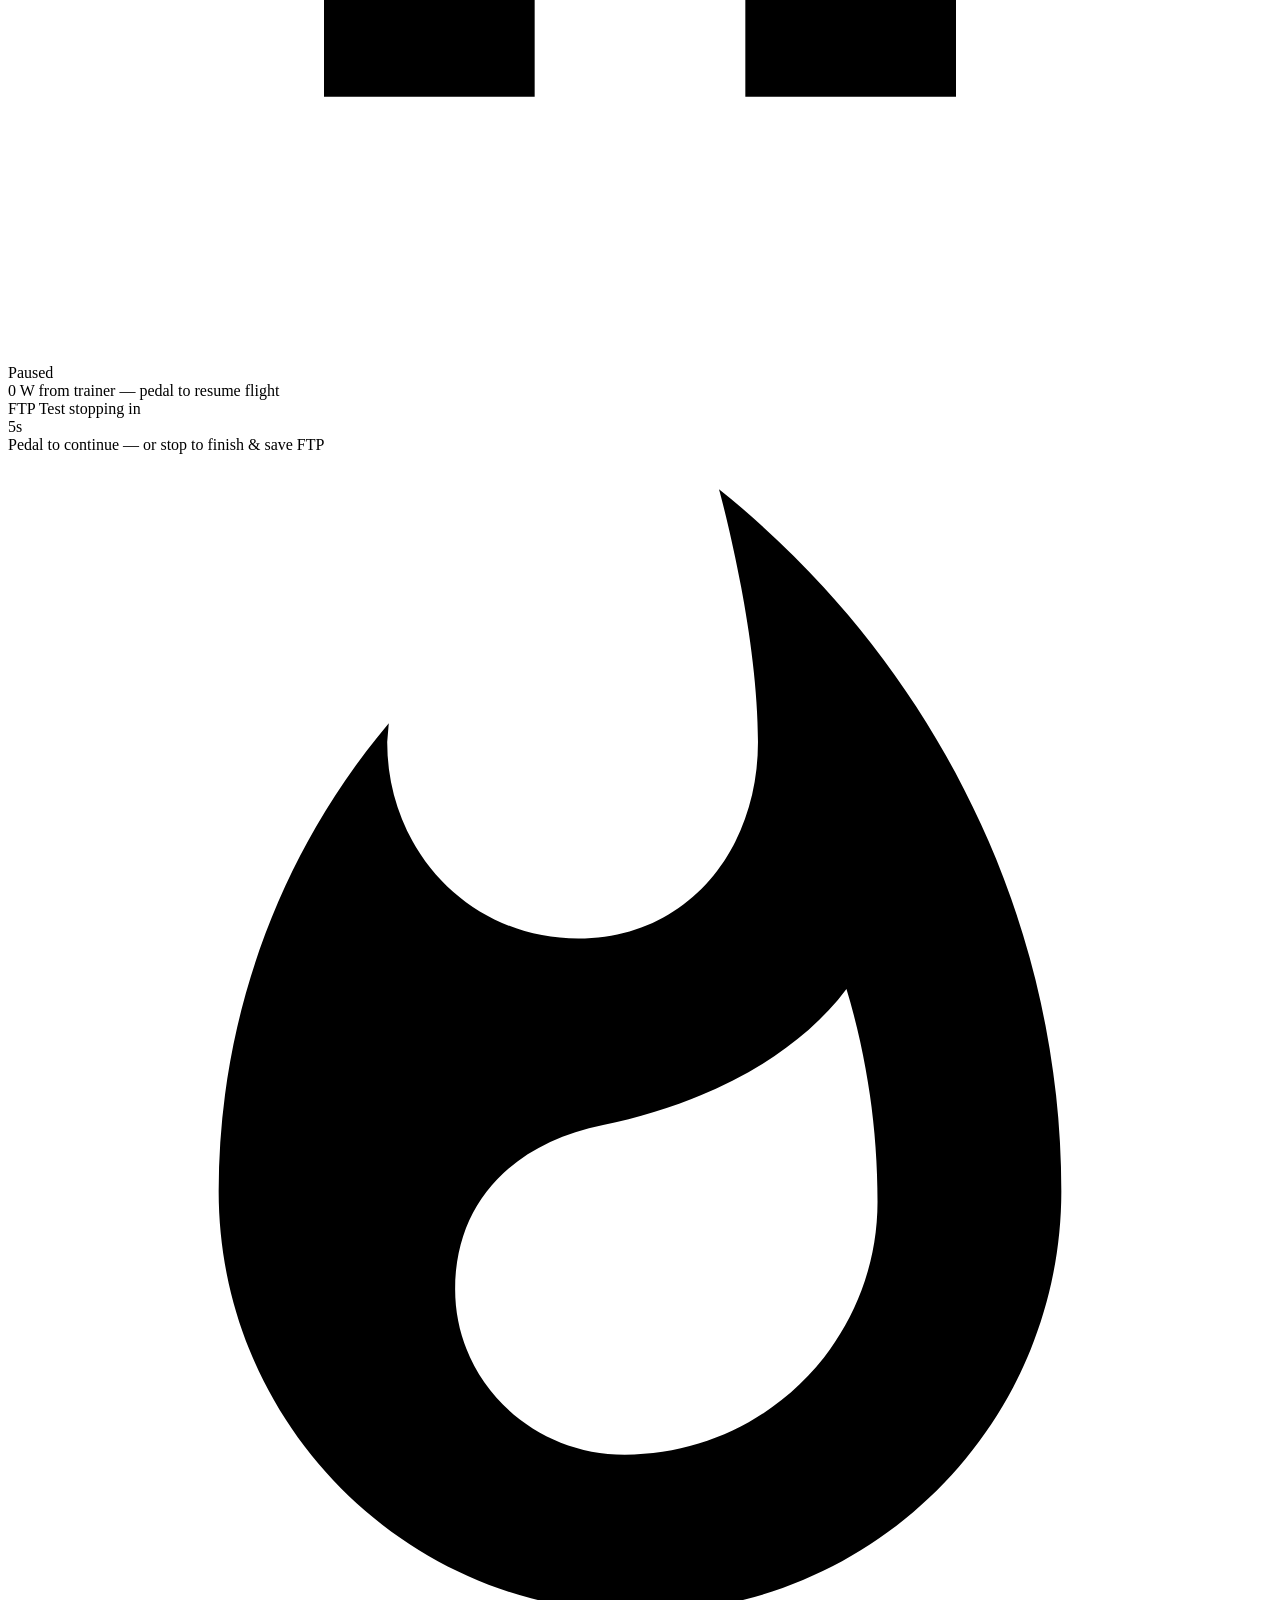
==== commit 85b615fe: "Remove Flat mode, stable canyon generation for each workout, support mouse drag in viewport to incre" ====
--- a/index.html
+++ b/index.html
@@ -54,7 +54,7 @@
     <section id="hudArenaCard" class="fixed inset-0 w-screen h-screen bg-gray-950 overflow-hidden z-0 transition-all duration-300 select-none">
 
         <!-- Three.js Full-Window WebGL Viewport Container -->
-        <div id="threeCanvasContainer" class="absolute inset-0 w-screen h-screen z-0"></div>
+        <div id="threeCanvasContainer" class="absolute inset-0 w-screen h-screen z-0 touch-none"></div>
 
         <!-- Floating Score Popups Container -->
         <div id="floatingScoreContainer" class="absolute inset-0 pointer-events-none z-30 overflow-hidden"></div>
@@ -1283,15 +1283,12 @@
                     <span class="text-gray-500">W</span>
                 </div>
 
-                <!-- Resistance / Gradient Mode Setting -->
-                <div class="flex items-center gap-1.5 bg-gray-950/90 border border-gray-800 rounded-xl px-2.5 py-1.5">
-                    <label for="resistanceModeSelect" class="text-xs text-gray-400 font-medium">Mode:</label>
-                    <select id="resistanceModeSelect" class="bg-transparent text-xs font-bold text-blue-400 focus:outline-none cursor-pointer">
-                        <option value="flat" class="bg-gray-900 text-blue-400" selected>Flat</option>
-                        <option value="hilly" class="bg-gray-900 text-blue-300">Hilly</option>
-                        <option value="erg" class="bg-gray-900 text-blue-300">ERG Lock</option>
-                    </select>
-                </div>
+                <!-- ERG Lock Toggle -->
+                <label id="ergLockToggleWrapper" for="ergLockCheck"
+                       class="flex items-center gap-2 bg-gray-950/90 border border-gray-800 rounded-xl px-2.5 py-1.5 text-xs cursor-pointer select-none">
+                    <input id="ergLockCheck" type="checkbox" class="w-3.5 h-3.5 accent-blue-400 rounded cursor-pointer">
+                    <span class="font-bold text-blue-300">ERG Lock</span>
+                </label>
             </div>
 
             <!-- Selected Workout Profile Preview Card -->
@@ -1741,12 +1738,12 @@
                             KICKR Arcade Pyramid
                         </h2>
                         <div id="timelineResistanceBanner" class="flex items-center gap-2 bg-gray-900/90 border border-blue-500/40 rounded-lg px-2.5 py-0.5">
-                            <span id="timelineResistanceModeBadge" class="text-[10px] font-black text-blue-300">Easy</span>
+                            <span id="timelineResistanceModeBadge" class="text-[10px] font-black text-blue-300">Hilly</span>
                             <span id="timelineResistanceValue" class="text-xs font-black font-mono text-white">0.0%</span>
-                            <span id="timelineResistanceTarget" class="text-[10px] font-mono text-gray-400 hidden sm:inline">Flat 0.0%</span>
+                            <span id="timelineResistanceTarget" class="text-[10px] font-mono text-gray-400 hidden sm:inline">Target Slope: 0.0%</span>
                             <span id="currentGradientDisplay" class="hidden">0.0%</span>
                             <span id="targetGradientLabel" class="hidden">Target Slope: 0.0%</span>
-                            <span id="gradientModeTag" class="hidden">Easy</span>
+                            <span id="gradientModeTag" class="hidden">Hilly</span>
                         </div>
                     </div>
 
@@ -1804,6 +1801,34 @@
                     </div>
                 </div>
             </div>
+
+            <!-- Save score & ghost ride on server.js (ranked per workout + terrain) -->
+            <form id="summaryRideSaveSection" class="hidden mt-3 bg-gray-950/90 border-2 border-blue-400/60 rounded-2xl p-3 relative z-10 flex-wrap items-center gap-2 shadow-xl shadow-blue-500/10">
+                <div class="w-full flex flex-col sm:flex-row items-stretch gap-2.5">
+                    <div class="flex-1 flex items-center justify-center gap-3 sm:gap-4 py-1 text-center">
+                        <span id="summaryLeaderboardMedal" class="text-4xl sm:text-5xl leading-none" aria-hidden="true">🏁</span>
+                        <div>
+                            <div id="summaryLeaderboardLabel" class="text-[11px] uppercase font-black tracking-widest text-blue-300">Your Rank</div>
+                            <div id="summaryLeaderboardRankValue" class="text-3xl sm:text-4xl font-black font-mono text-white leading-tight">Rank #–</div>
+                            <div id="summaryLeaderboardScore" class="text-lg sm:text-xl font-black font-mono text-blue-200 leading-tight">0 pts</div>
+                            <div id="summaryLeaderboardRankDetail" class="text-xs text-gray-300"></div>
+                        </div>
+                    </div>
+                    <div class="sm:w-64 shrink-0 bg-gray-900/70 border border-gray-800 rounded-lg px-2.5 py-1.5">
+                        <div class="text-[10px] uppercase font-black tracking-widest text-gray-400">Current Top 3</div>
+                        <ol id="summaryLeaderboardTop" class="mt-1 flex flex-col gap-0.5 text-xs"></ol>
+                    </div>
+                </div>
+                <label for="summaryRiderNameInput" class="text-[11px] uppercase font-black tracking-wider text-blue-300">Your Name</label>
+                <input id="summaryRiderNameInput" type="text" maxlength="30" required autocomplete="nickname"
+                       placeholder="Name for the leaderboard"
+                       class="flex-1 min-w-[10rem] bg-gray-900 border border-gray-700 focus:border-blue-400 rounded-lg px-2.5 py-1.5 text-sm text-white focus:outline-none">
+                <button id="summarySaveRideBtn" type="submit"
+                        class="px-3.5 py-2 rounded-xl bg-blue-500 hover:bg-blue-400 text-white font-black text-xs cursor-pointer transition disabled:opacity-50 disabled:cursor-not-allowed">
+                    Save
+                </button>
+                <span id="summaryRideSaveStatus" class="hidden text-xs font-bold" role="status"></span>
+            </form>
 
             <!-- Calculated FTP Result Hero Banner (shown prominently after completing an FTP Ramp Test) -->
             <div id="summaryFtpTestCard" class="hidden mt-3 bg-blue-950/80 border-2 border-blue-400/40 rounded-2xl p-3 sm:px-4 sm:py-3 relative z-10 shadow-xl shadow-blue-500/10">
@@ -1921,33 +1946,6 @@
                 </div>
             </div>
 
-            <!-- Save score & ghost ride on server.js (ranked per workout + terrain) -->
-            <form id="summaryRideSaveSection" class="hidden mt-2.5 bg-gray-950/90 border border-blue-500/40 rounded-xl p-2.5 relative z-10 flex-wrap items-center gap-2">
-                <div class="w-full flex flex-col sm:flex-row items-stretch gap-2.5">
-                    <div class="flex-1 flex items-center justify-center gap-3 sm:gap-4 py-1 text-center">
-                        <span id="summaryLeaderboardMedal" class="text-4xl sm:text-5xl leading-none" aria-hidden="true">🏁</span>
-                        <div>
-                            <div id="summaryLeaderboardLabel" class="text-[11px] uppercase font-black tracking-widest text-blue-300">Your Rank</div>
-                            <div id="summaryLeaderboardRankValue" class="text-3xl sm:text-4xl font-black font-mono text-white leading-tight">Rank #–</div>
-                            <div id="summaryLeaderboardRankDetail" class="text-xs text-gray-300"></div>
-                        </div>
-                    </div>
-                    <div class="sm:w-64 shrink-0 bg-gray-900/70 border border-gray-800 rounded-lg px-2.5 py-1.5">
-                        <div class="text-[10px] uppercase font-black tracking-widest text-gray-400">Current Top 3</div>
-                        <ol id="summaryLeaderboardTop" class="mt-1 flex flex-col gap-0.5 text-xs"></ol>
-                    </div>
-                </div>
-                <label for="summaryRiderNameInput" class="text-[11px] uppercase font-black tracking-wider text-blue-300">Your Name</label>
-                <input id="summaryRiderNameInput" type="text" maxlength="30" required autocomplete="nickname"
-                       placeholder="Name for the leaderboard"
-                       class="flex-1 min-w-[10rem] bg-gray-900 border border-gray-700 focus:border-blue-400 rounded-lg px-2.5 py-1.5 text-sm text-white focus:outline-none">
-                <button id="summarySaveRideBtn" type="submit"
-                        class="px-3.5 py-2 rounded-xl bg-blue-500 hover:bg-blue-400 text-white font-black text-xs cursor-pointer transition disabled:opacity-50 disabled:cursor-not-allowed">
-                    Save
-                </button>
-                <span id="summaryRideSaveStatus" class="hidden text-xs font-bold" role="status"></span>
-            </form>
-
             <!-- Action Buttons: Download FIT File & Screen Navigation -->
             <div class="mt-3 pt-2.5 border-t border-gray-800 flex flex-wrap items-center justify-between gap-2 relative z-10">
                 <div class="flex flex-wrap items-center gap-2">
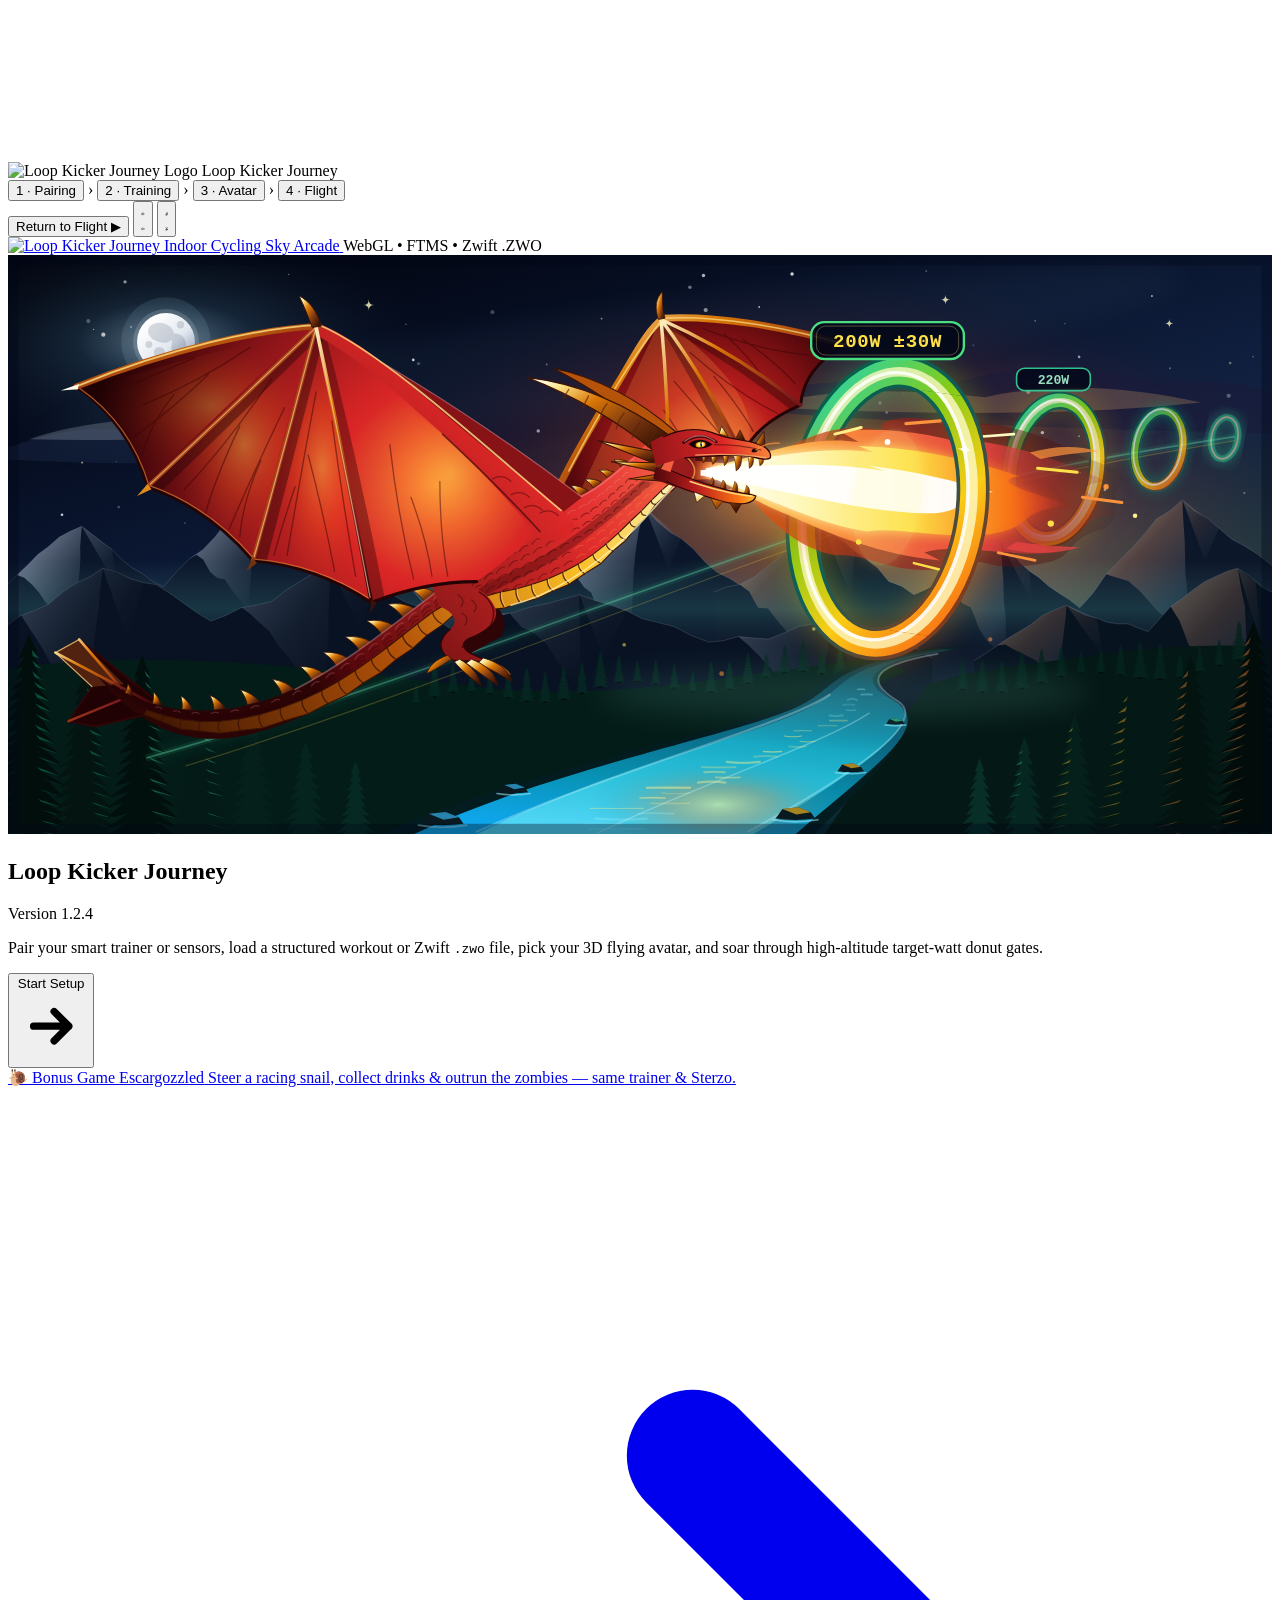
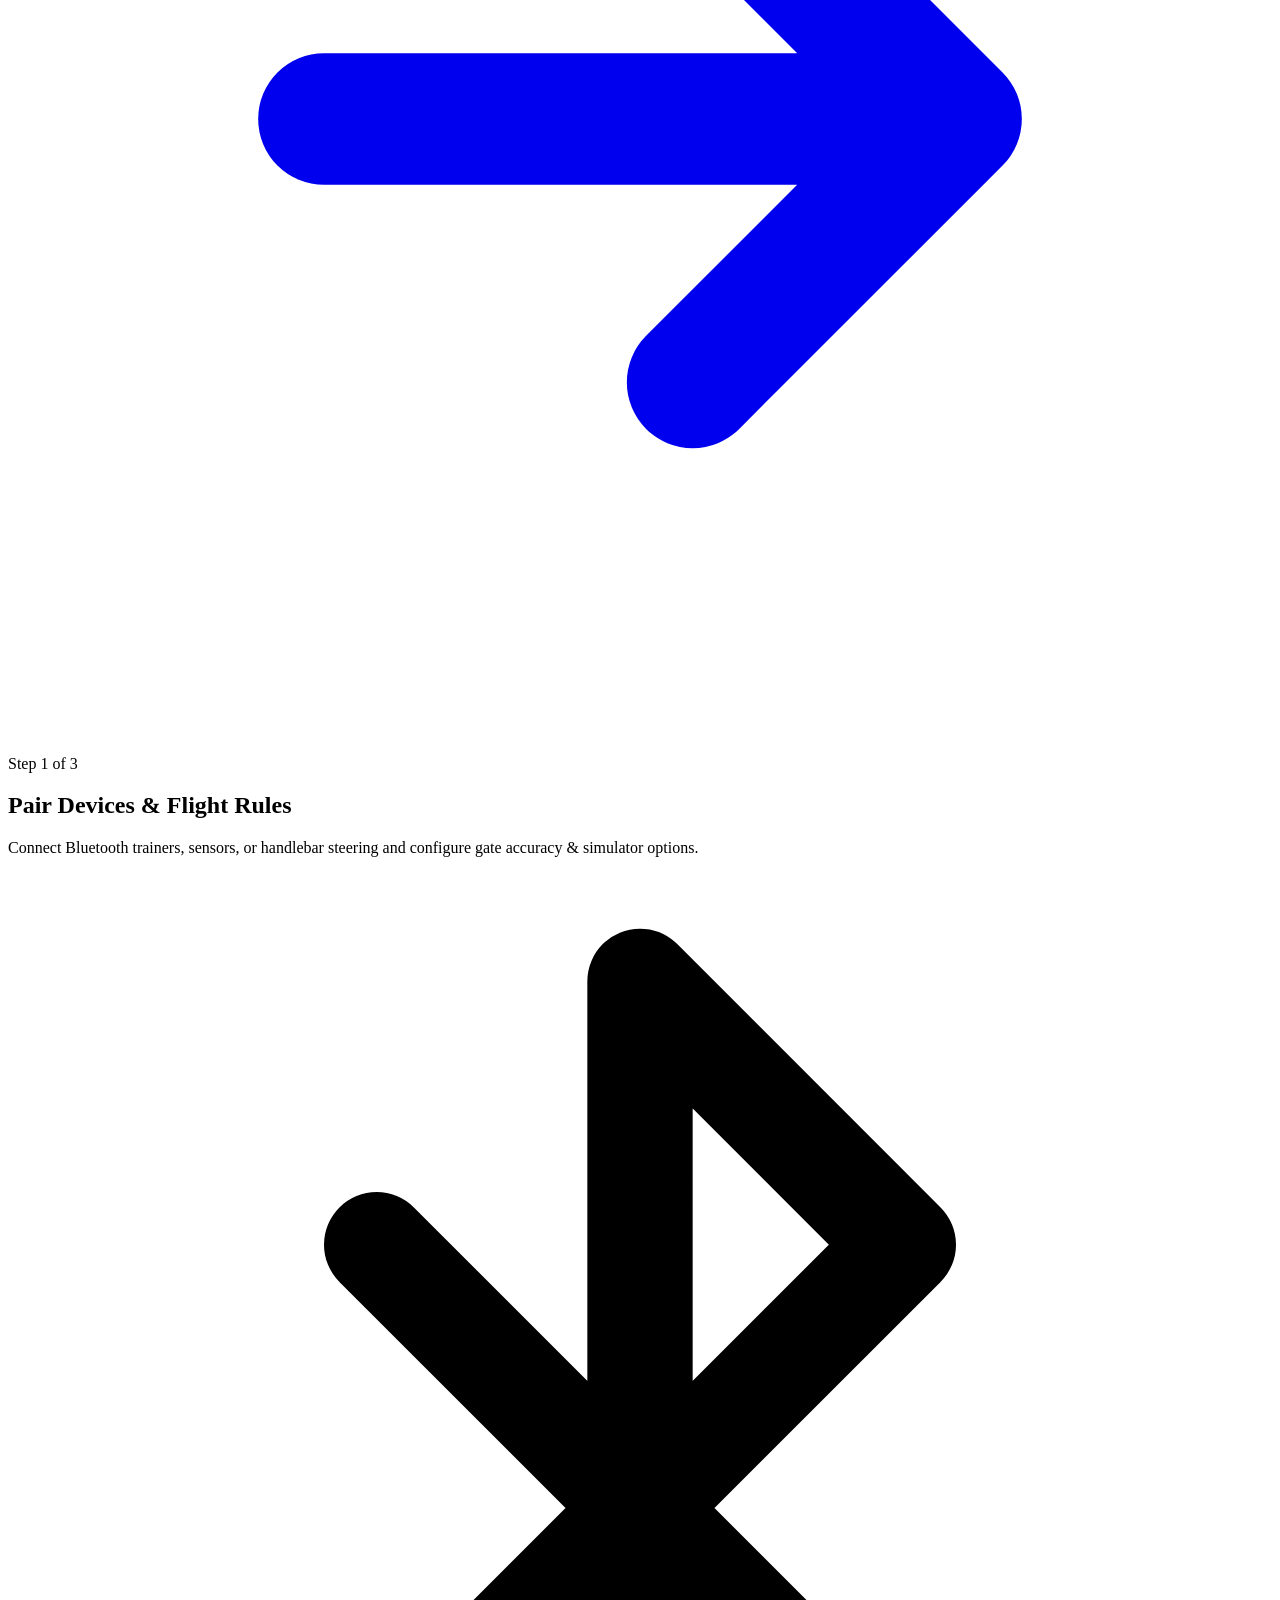
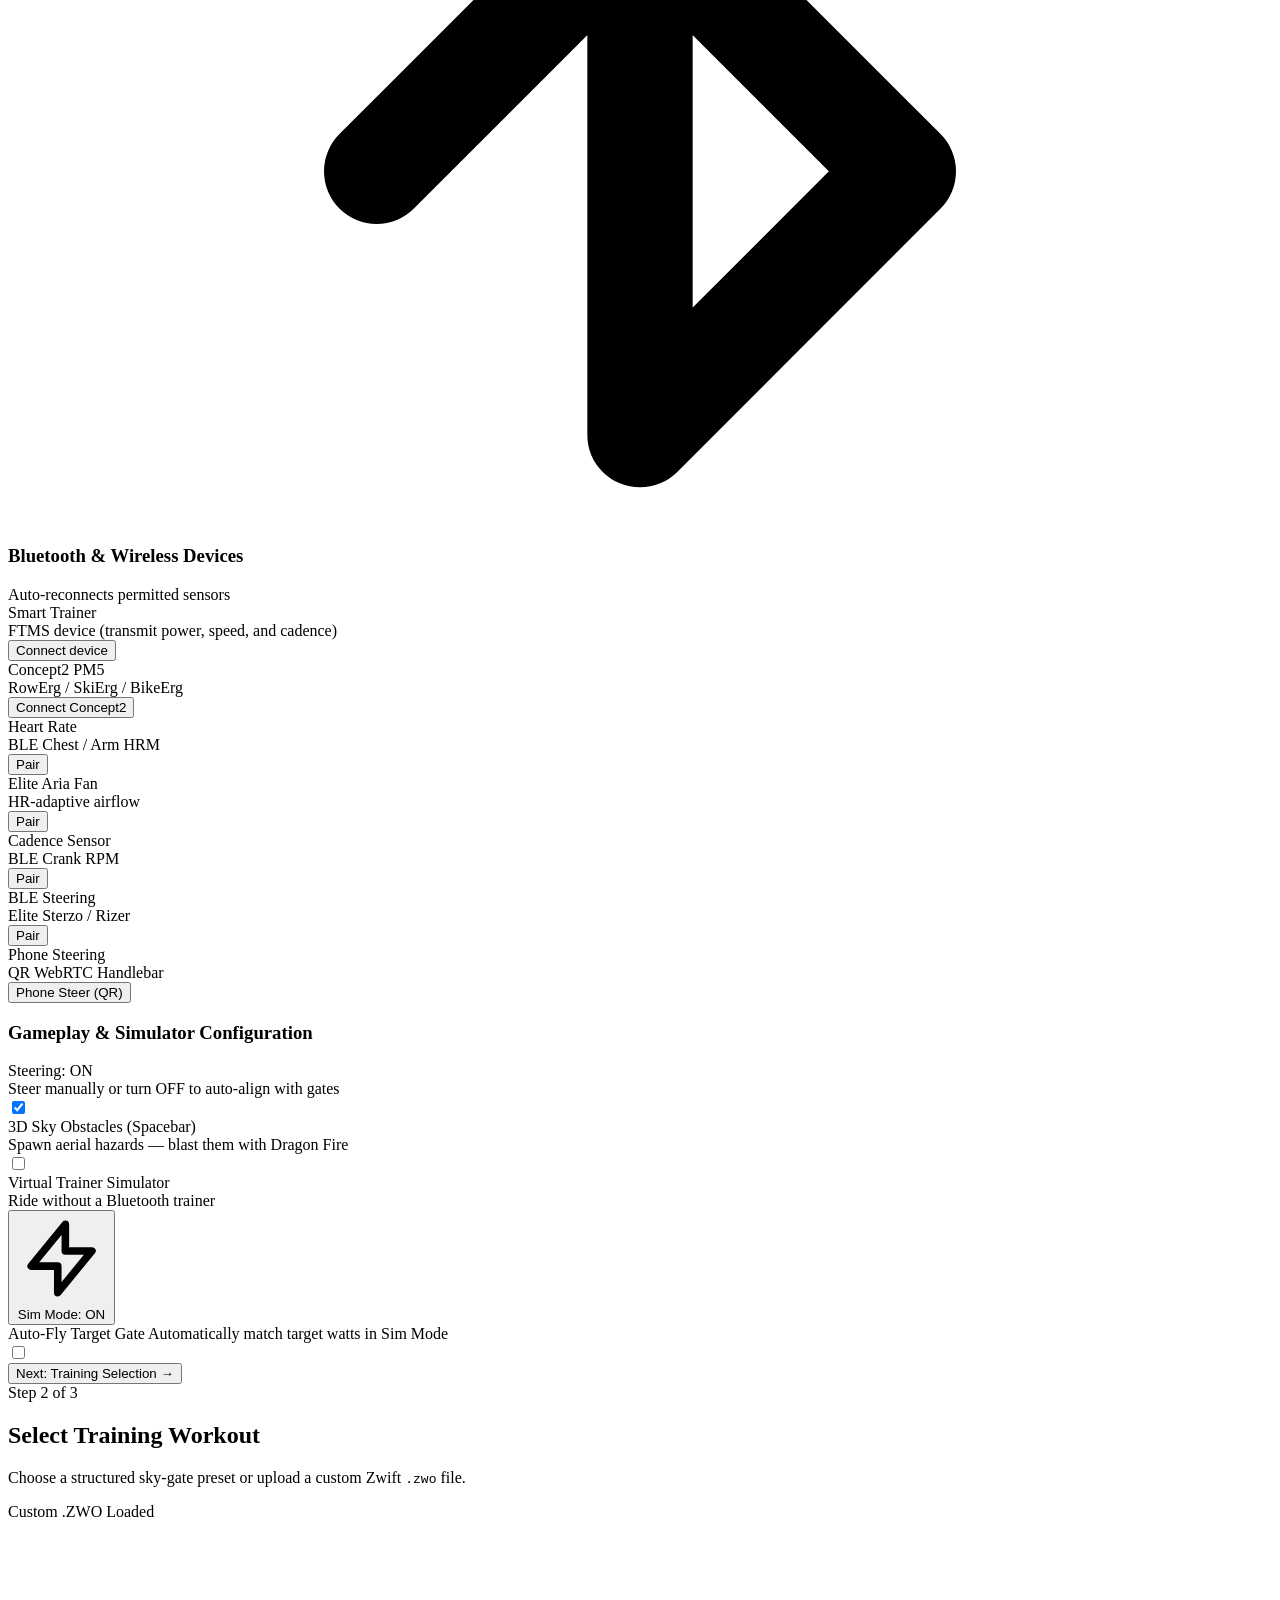
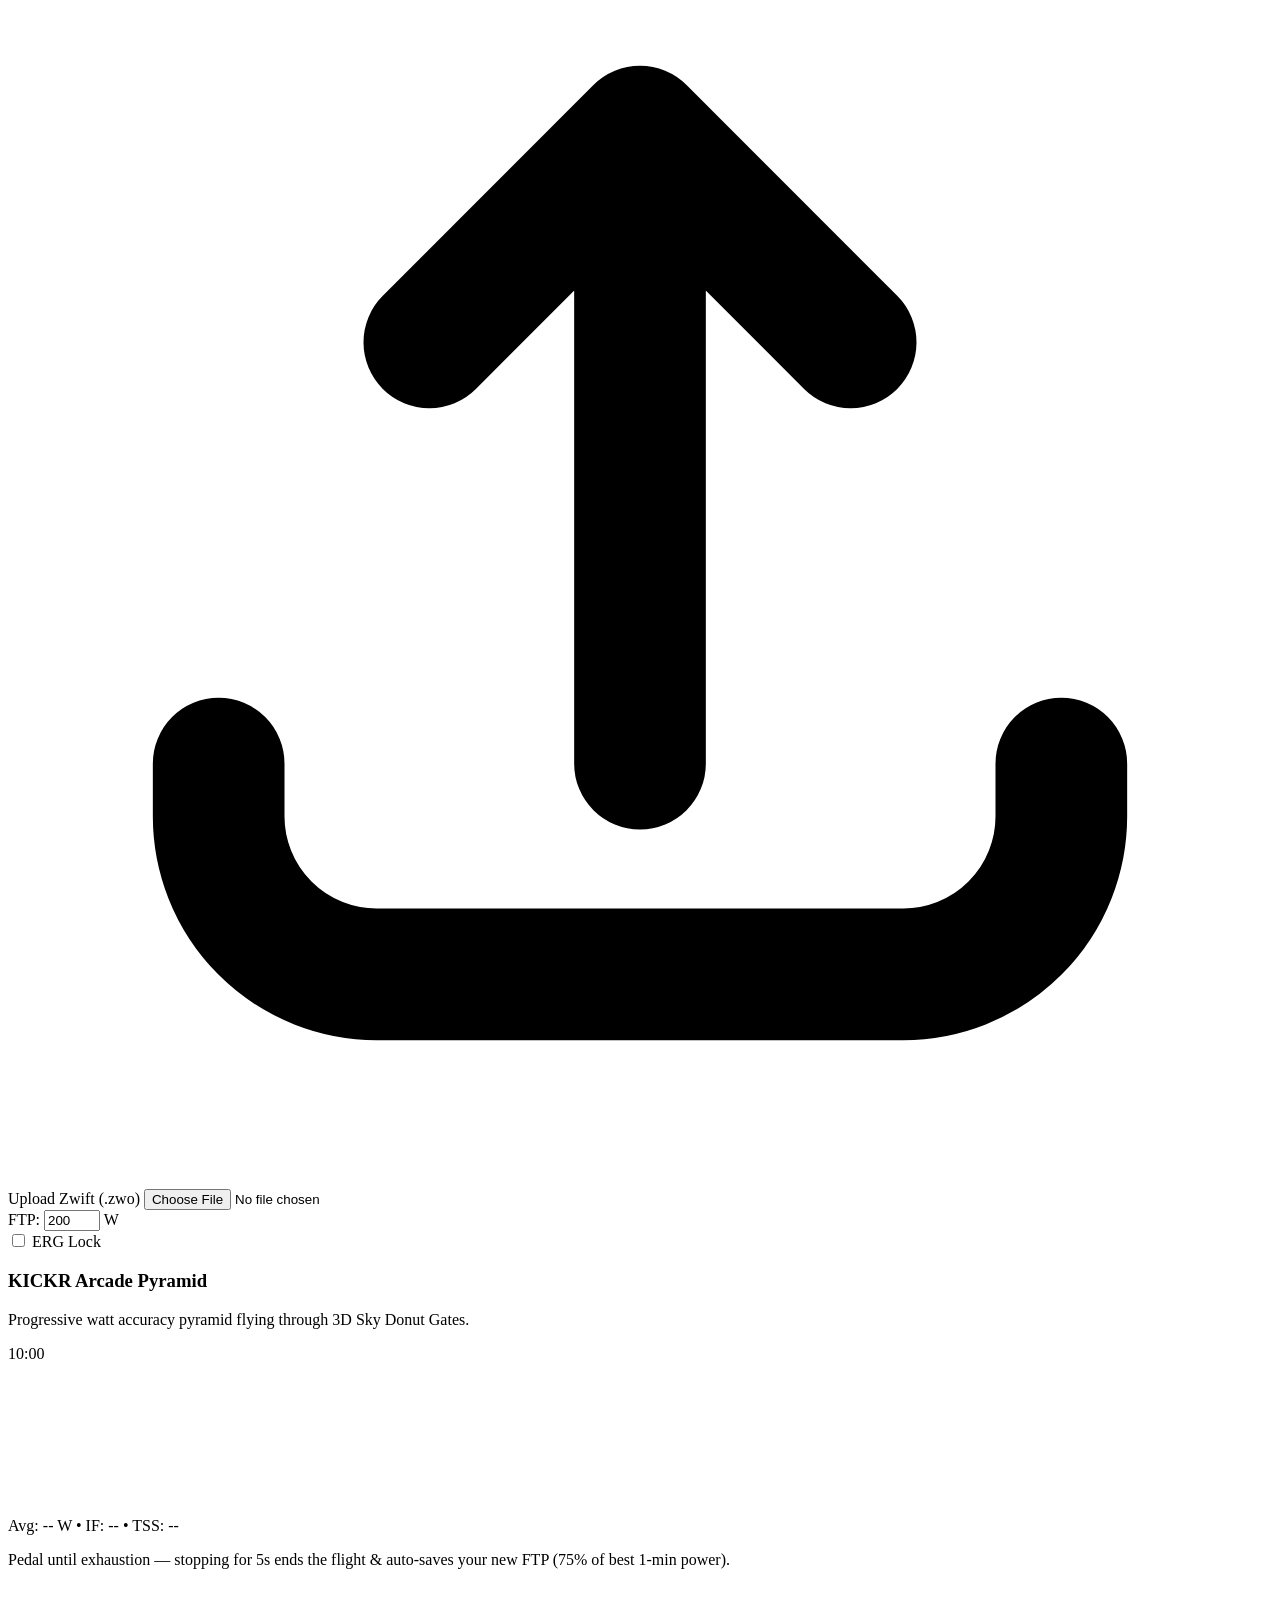
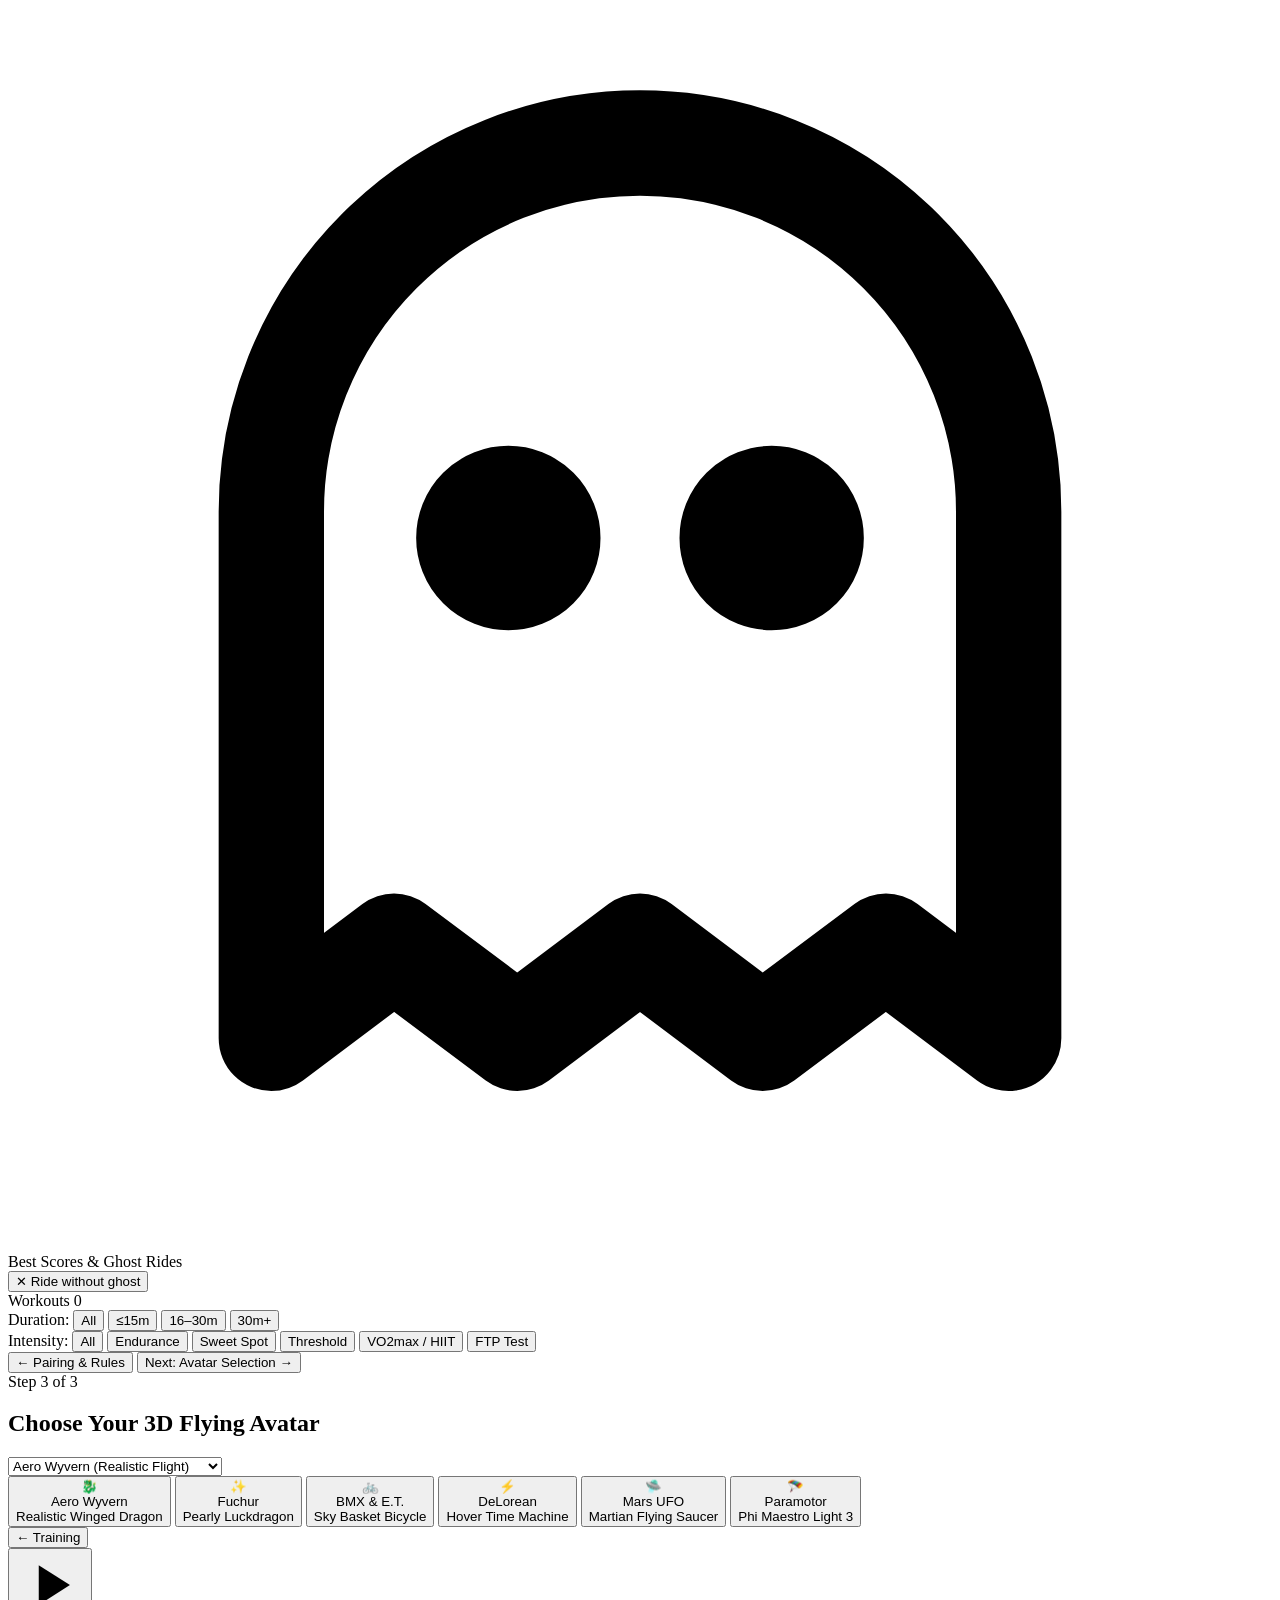
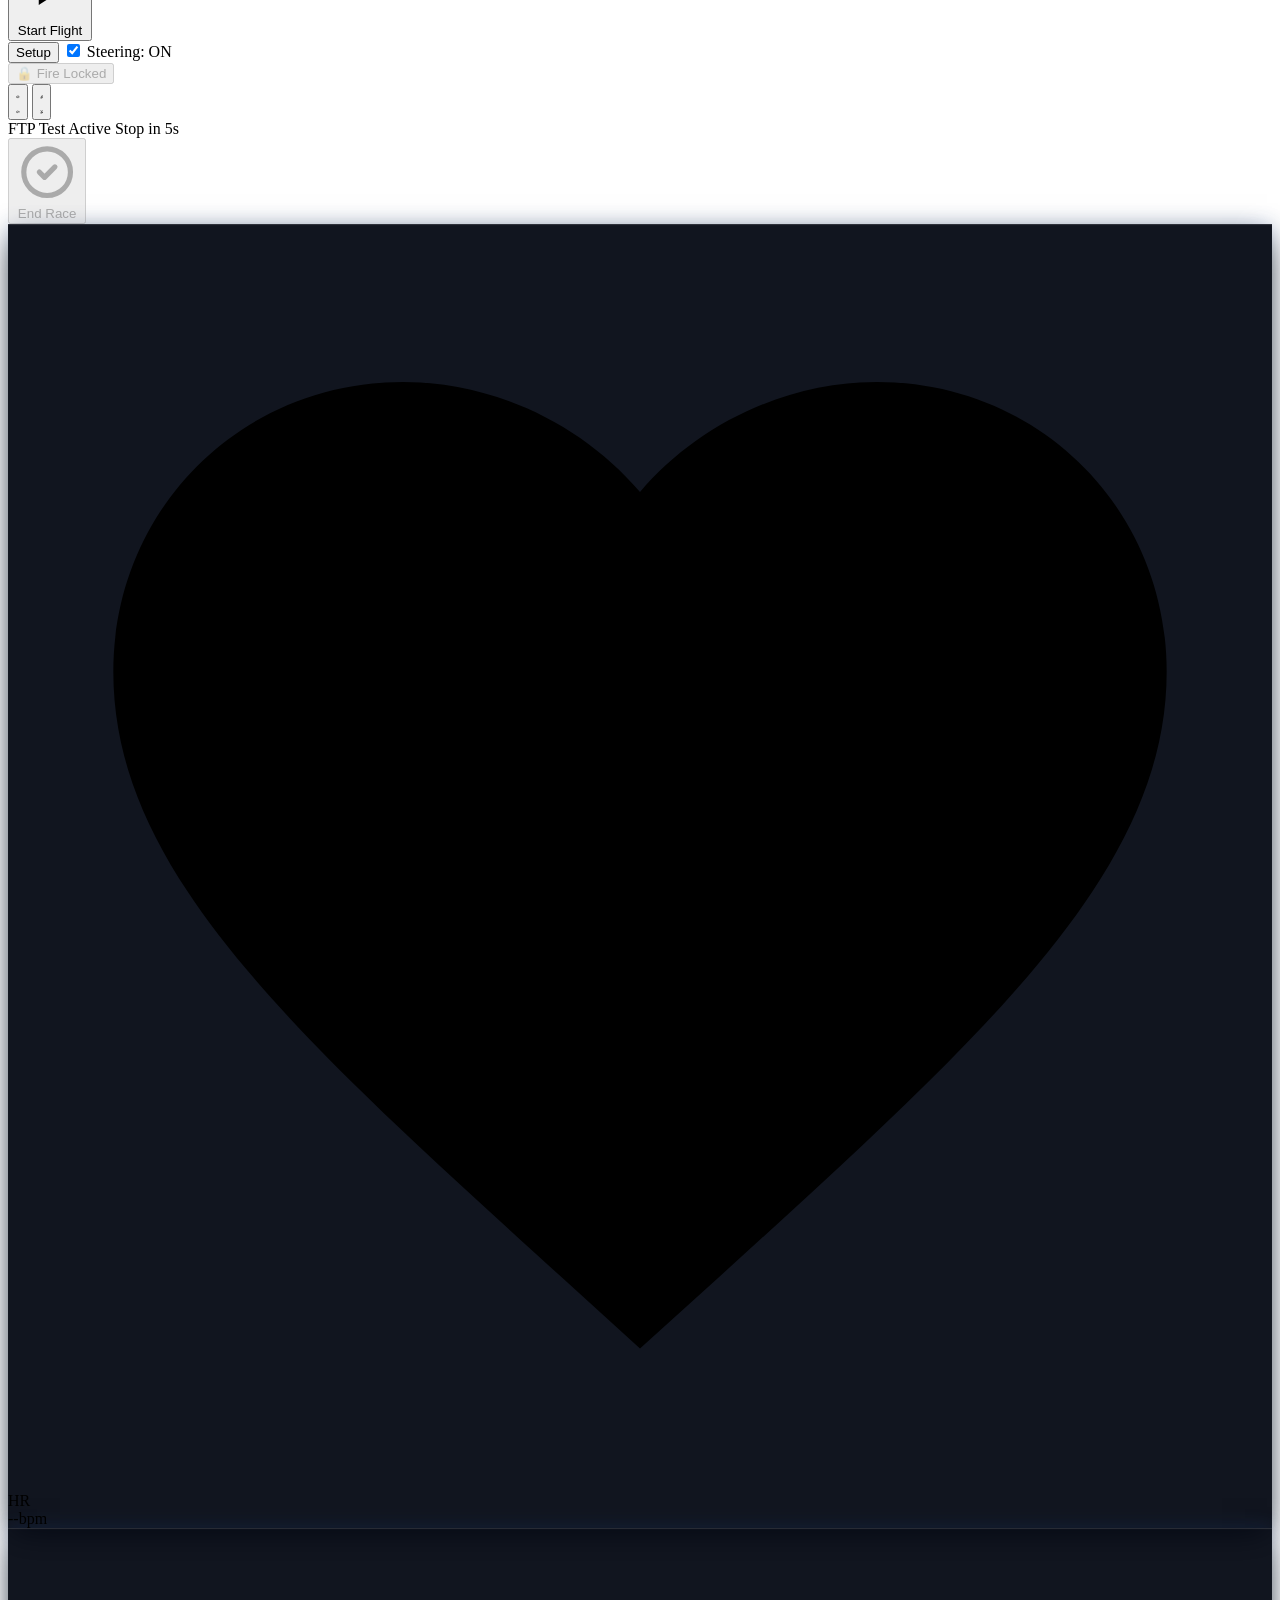
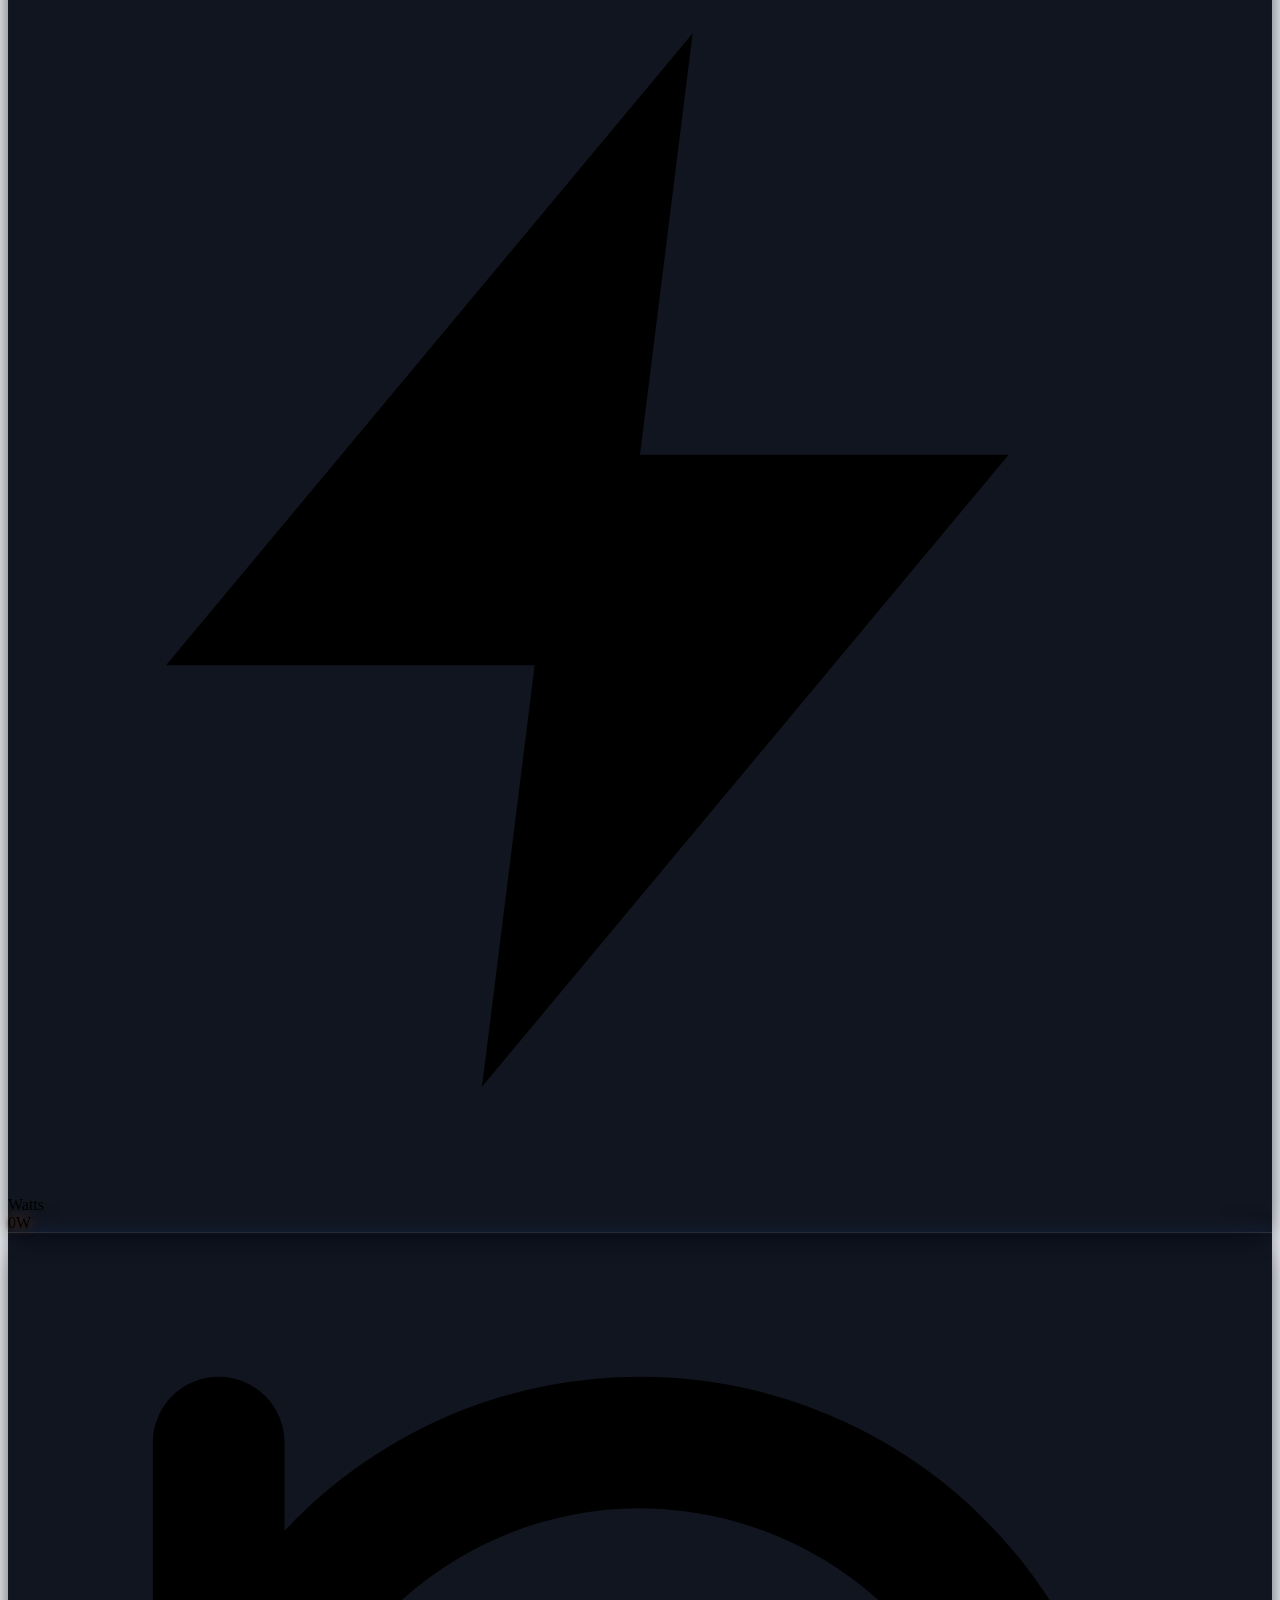
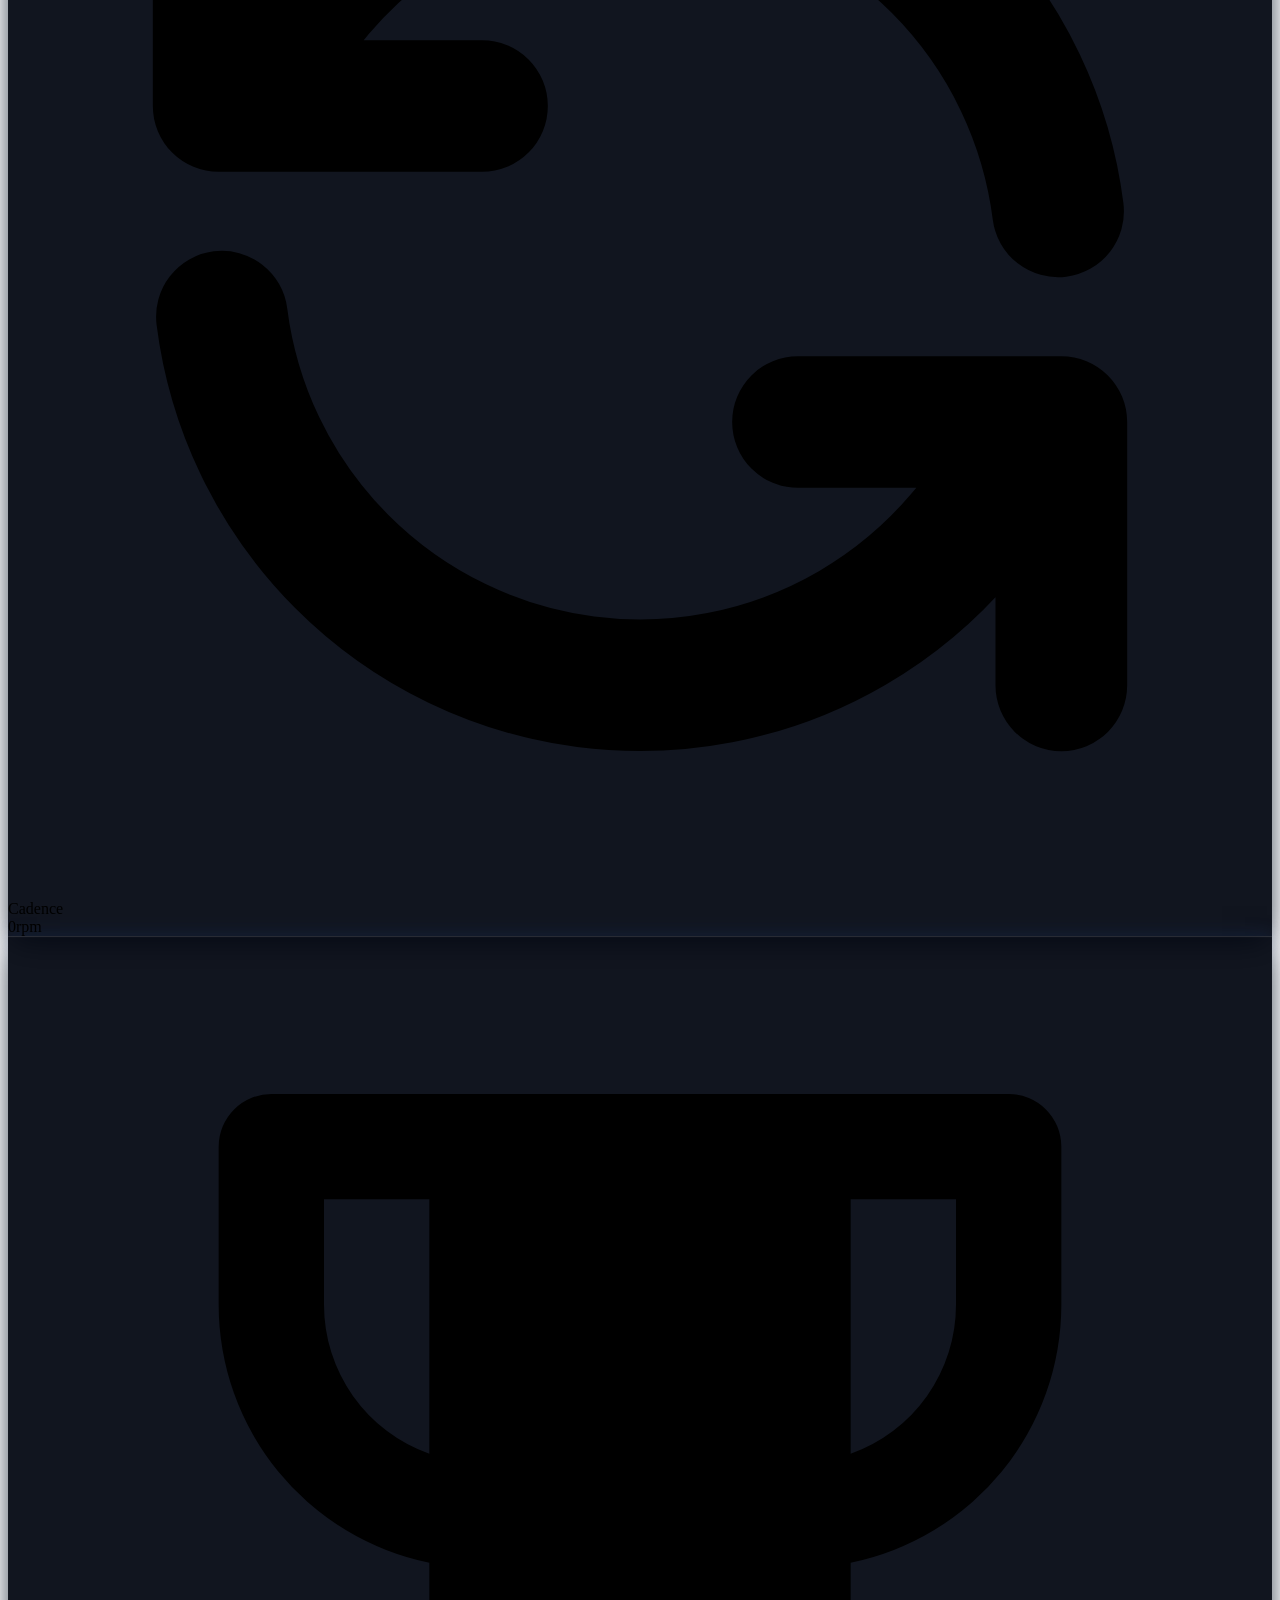
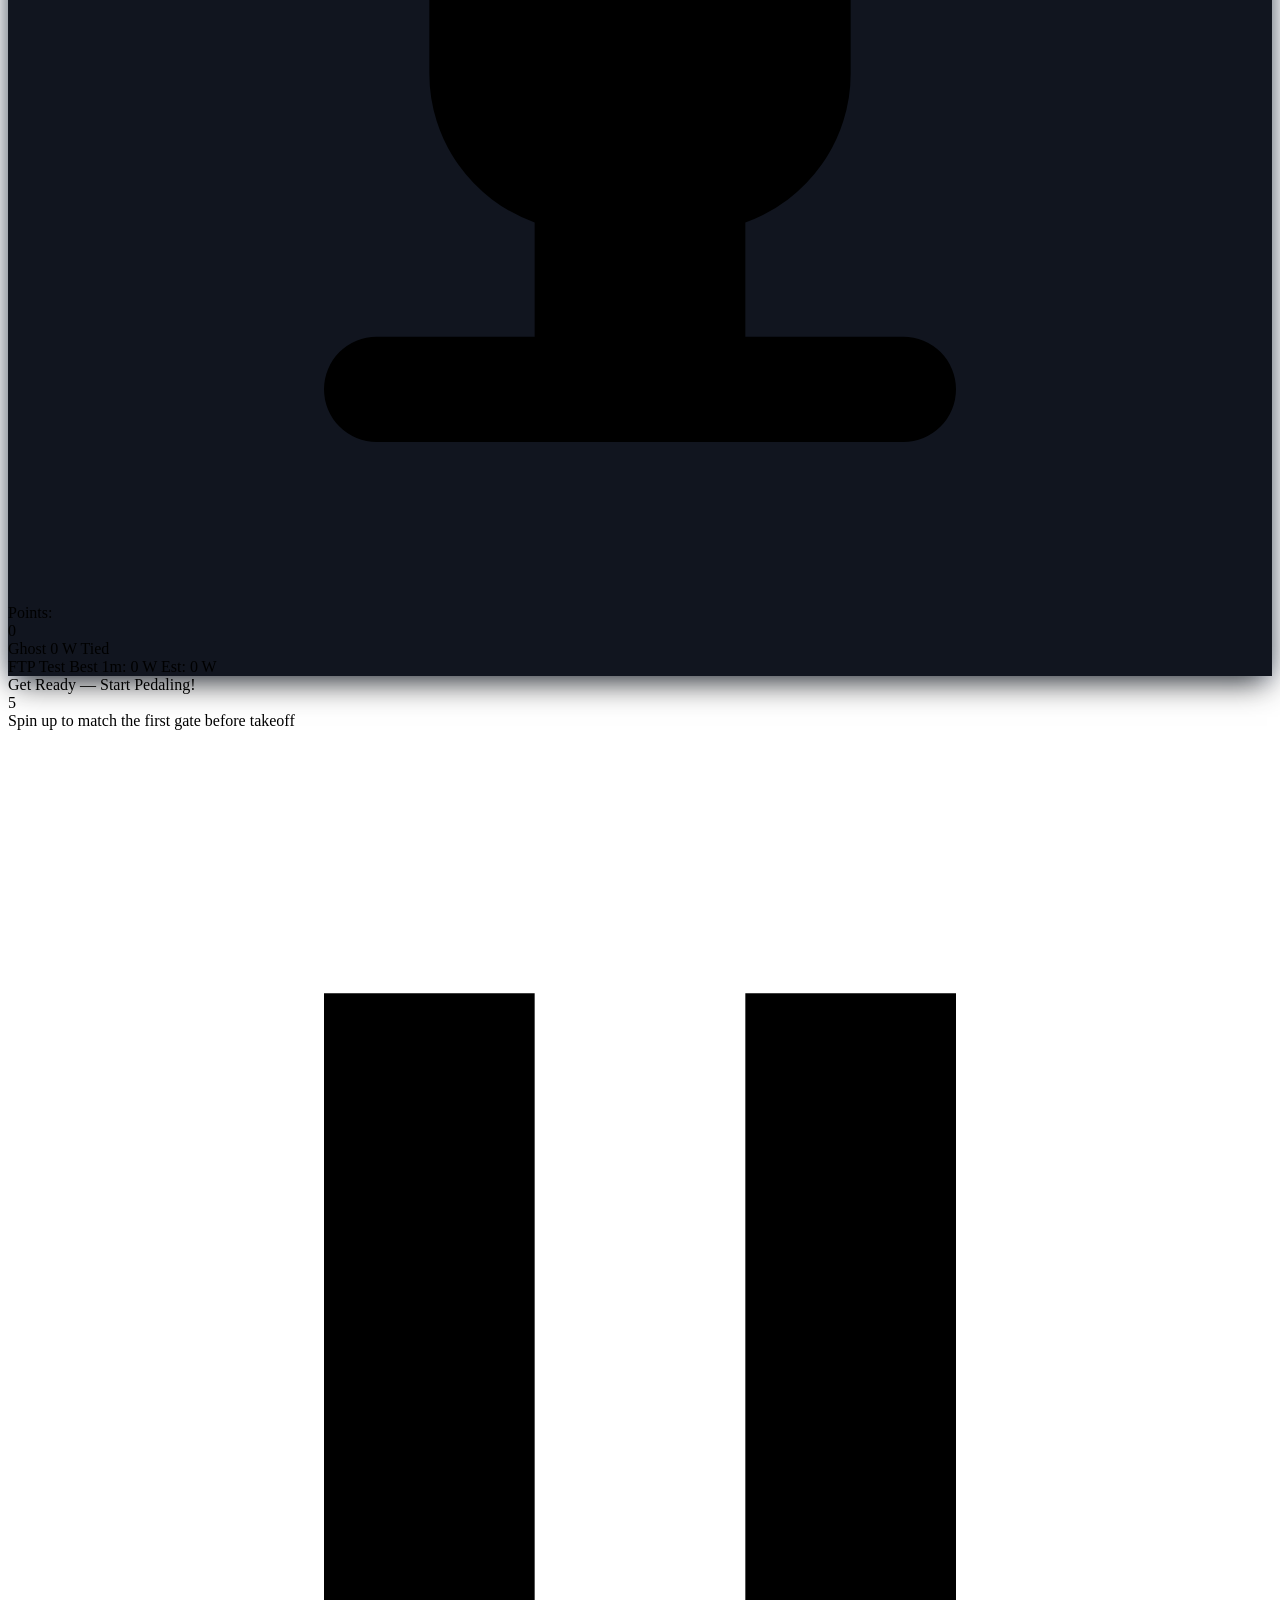
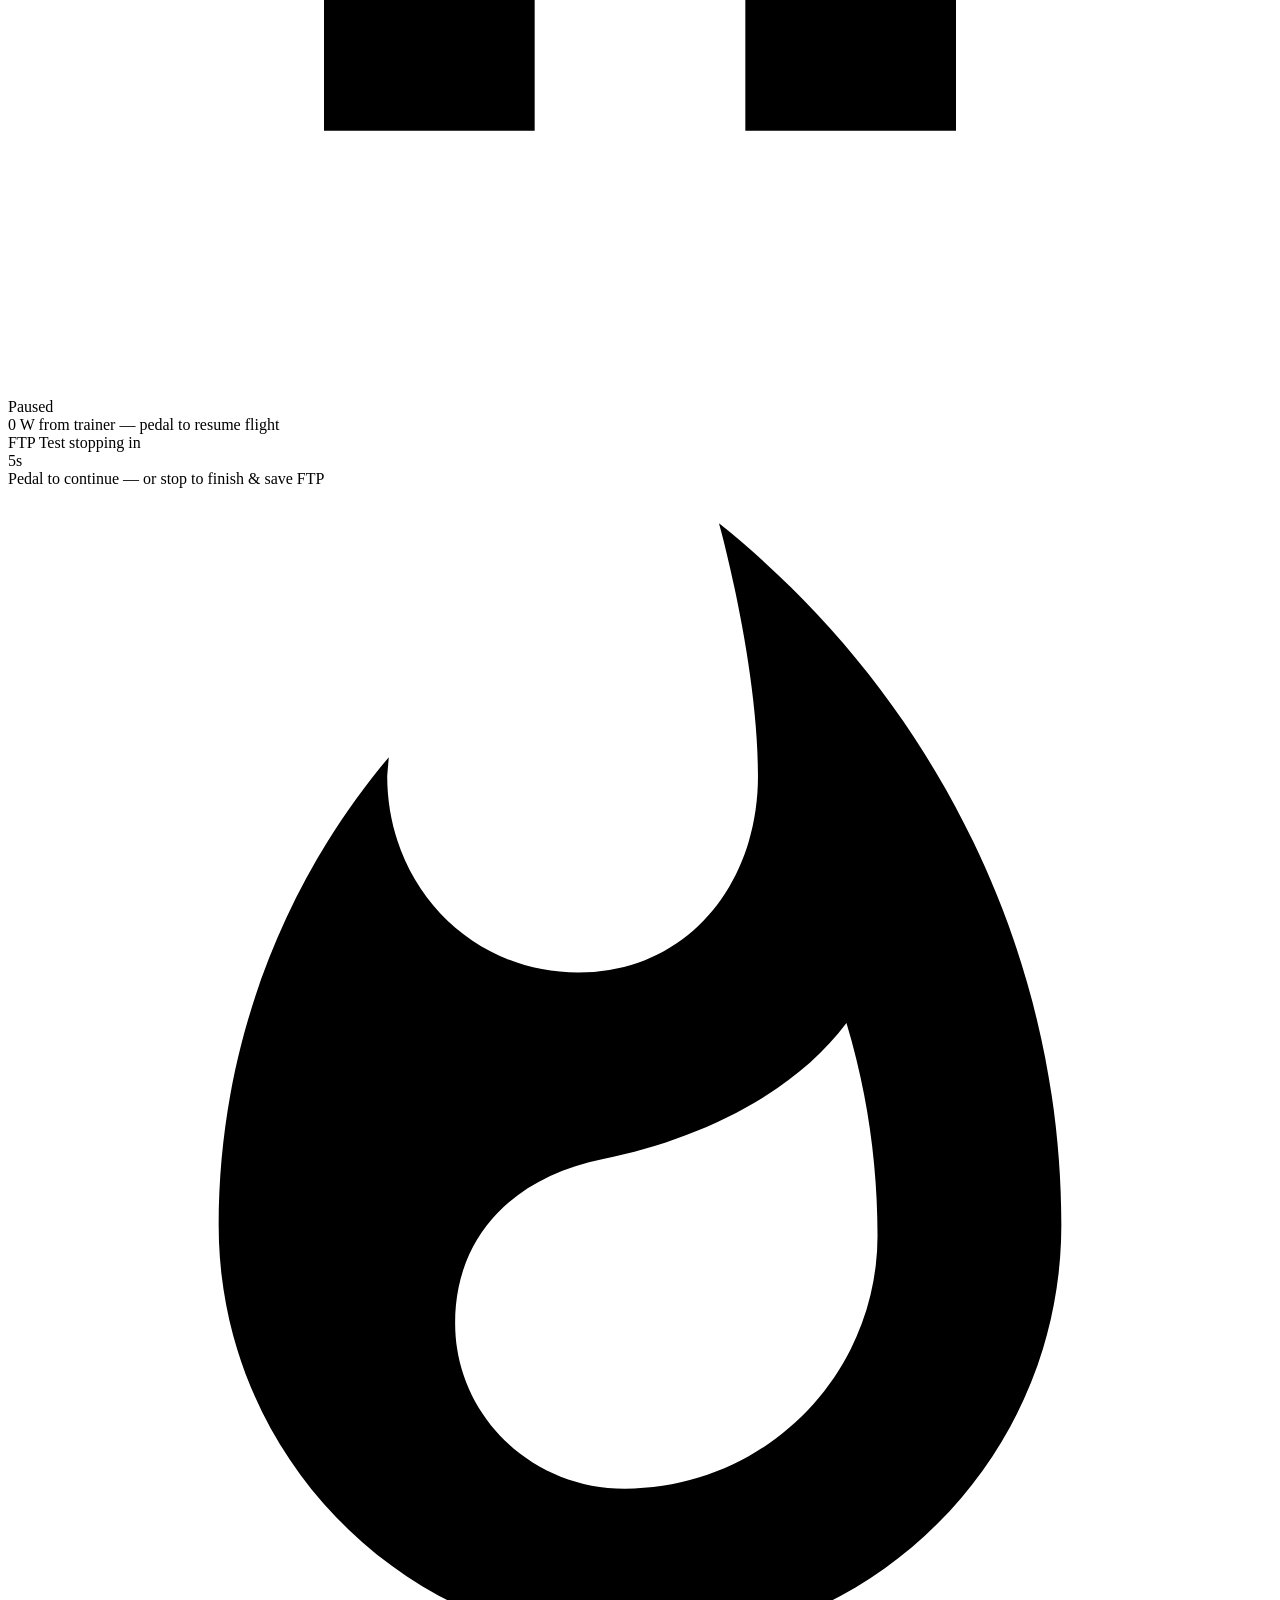
==== commit f9721821: "release version" ====
--- a/index.html
+++ b/index.html
@@ -1020,6 +1020,9 @@
                 <h1 class="text-3xl sm:text-5xl font-black tracking-tight text-blue-300">
                     Loop Kicker Journey
                 </h1>
+                <p id="appVersionBadge" class="mt-1 text-[11px] font-mono font-semibold text-blue-200/75" aria-live="polite">
+                    Version loading...
+                </p>
                 <p class="mt-2 text-xs sm:text-sm text-gray-300 max-w-xl mx-auto leading-relaxed">
                     Pair your smart trainer or sensors, load a structured workout or Zwift <code class="text-blue-300 font-mono">.zwo</code> file, pick your 3D flying avatar, and soar through high-altitude target-watt donut gates.
                 </p>
@@ -1084,11 +1087,11 @@
                         <div class="flex flex-col justify-between gap-2 bg-gray-950/80 border border-gray-800 rounded-xl p-2.5">
                             <div>
                                 <div class="text-xs font-bold text-gray-100">Smart Trainer</div>
-                                <div class="text-[11px] text-gray-400">KICKR / FTMS Power &amp; ERG</div>
+                                <div class="text-[11px] text-gray-400">FTMS device (transmit power, speed, and cadence)</div>
                             </div>
                             <button id="connectBleBtn" type="button"
                                     class="w-full px-3 py-1.5 rounded-xl font-bold text-xs flex items-center justify-between gap-1.5 transition cursor-pointer shadow-md bg-blue-600 hover:bg-blue-500 text-white border border-blue-400/30">
-                                <span id="bleStatusText">Connect Wahoo KICKR</span>
+                                <span id="bleStatusText">Connect device</span>
                                 <span id="bleStatusDot" class="w-2 h-2 rounded-full bg-gray-300 shrink-0"></span>
                             </button>
                         </div>
@@ -1116,7 +1119,7 @@
                             <button id="connectHrmBleBtn" type="button"
                                     class="w-full px-3 py-1.5 rounded-xl font-bold text-xs flex items-center justify-between gap-1.5 transition cursor-pointer shadow-md bg-blue-700/80 hover:bg-blue-600 text-white border border-blue-400/30"
                                     title="Pair BLE Heart Rate Monitor (e.g. Garmin HRM 200)">
-                                <span id="bleHrmStatusText">Pair HRM</span>
+                                <span id="bleHrmStatusText">Pair</span>
                                 <span id="bleHrmStatusDot" class="w-2 h-2 rounded-full bg-gray-300 shrink-0"></span>
                             </button>
                         </div>
@@ -1130,7 +1133,7 @@
                             <button id="connectAriaBleBtn" type="button"
                                     class="w-full px-3 py-1.5 rounded-xl font-bold text-xs flex items-center justify-between gap-1.5 transition cursor-pointer shadow-md bg-blue-700/80 hover:bg-blue-600 text-white border border-blue-400/30"
                                     title="Pair Elite Aria Smart Fan; fan speed follows heart rate (80-180 bpm)">
-                                <span id="bleAriaStatusText">Pair Elite Aria</span>
+                                <span id="bleAriaStatusText">Pair</span>
                                 <span id="bleAriaStatusDot" class="w-2 h-2 rounded-full bg-gray-300 shrink-0"></span>
                             </button>
                         </div>
@@ -1144,7 +1147,7 @@
                             <button id="connectCadenceBleBtn" type="button"
                                     class="w-full px-3 py-1.5 rounded-xl font-bold text-xs flex items-center justify-between gap-1.5 transition cursor-pointer shadow-md bg-blue-700/80 hover:bg-blue-600 text-white border border-blue-400/30"
                                     title="Pair BLE Cadence Sensor">
-                                <span id="bleCadenceStatusText">Pair Cadence</span>
+                                <span id="bleCadenceStatusText">Pair</span>
                                 <span id="bleCadenceStatusDot" class="w-2 h-2 rounded-full bg-gray-300 shrink-0"></span>
                             </button>
                         </div>
@@ -1158,7 +1161,7 @@
                             <button id="connectSteerBleBtn" type="button"
                                     class="w-full px-3 py-1.5 rounded-xl font-bold text-xs flex items-center justify-between gap-1.5 transition cursor-pointer shadow-md bg-blue-700/80 hover:bg-blue-600 text-white border border-blue-400/30"
                                     title="Pair Elite Sterzo Smart or Elite Rizer for BLE Steering">
-                                <span id="bleSteerStatusText">Pair Sterzo / Rizer</span>
+                                <span id="bleSteerStatusText">Pair</span>
                                 <span id="bleSteerStatusDot" class="w-2 h-2 rounded-full bg-gray-300 shrink-0"></span>
                             </button>
                         </div>
@@ -1714,9 +1717,9 @@
         <div class="flex flex-col gap-2 w-full max-w-[1600px] mx-auto pointer-events-none">
 
             <!-- Streak Progress Bar: fills up to the next ring-streak bonus -->
-            <section id="streakBarHud" class="relative h-7 sm:h-8 rounded-xl overflow-hidden bg-gray-950/75 backdrop-blur-md border border-blue-500/40 shadow-xl pointer-events-auto"
+            <section id="streakBarHud" class="relative h-7 sm:h-8 rounded-xl overflow-hidden bg-gray-950/75 backdrop-blur-md border border-red-500/40 shadow-xl pointer-events-auto"
                      title="In-zone streak — every 15 consecutive rings earns a growing bonus">
-                <div id="streakBarFill" class="absolute inset-y-0 left-0 bg-blue-400 transition-[width] duration-700 ease-linear" style="width: 0%"></div>
+                <div id="streakBarFill" class="absolute inset-y-0 left-0 transition-[width] duration-700 ease-linear" style="width: 0%; background-color: hsl(0 90% 75%)"></div>
                 <div class="streak-bar-ticks absolute inset-0" aria-hidden="true"></div>
                 <div class="relative h-full flex items-center justify-between gap-3 px-3 font-mono font-black uppercase tracking-wider text-[11px] sm:text-xs text-white [text-shadow:0_1px_3px_rgba(0,0,0,0.9)]">
                     <span class="flex items-center gap-1.5">
--- a/css/styles.css
+++ b/css/styles.css
@@ -2,6 +2,22 @@
     0% { transform: translateY(0) scale(0.8); opacity: 1; }
     50% { transform: translateY(-28px) scale(1.1); opacity: 1; }
     100% { transform: translateY(-56px) scale(0.95); opacity: 0; }
+}
+#blePairingButtonsGroup button[data-connection-status="connecting"] {
+    background-color: #fdba74;
+    border-color: #fb923c;
+    color: #431407;
+}
+#blePairingButtonsGroup button[data-connection-status="connected"] {
+    background-color: #16a34a;
+    border-color: #86efac;
+    color: #fff;
+}
+#blePairingButtonsGroup button[data-connection-status="connecting"]:hover {
+    background-color: #fed7aa;
+}
+#blePairingButtonsGroup button[data-connection-status="connected"]:hover {
+    background-color: #15803d;
 }
 @keyframes glow-border {
     0%, 100% { box-shadow: 0 0 18px rgba(59, 130, 246, 0.35), inset 0 0 15px rgba(59, 130, 246, 0.15); }
